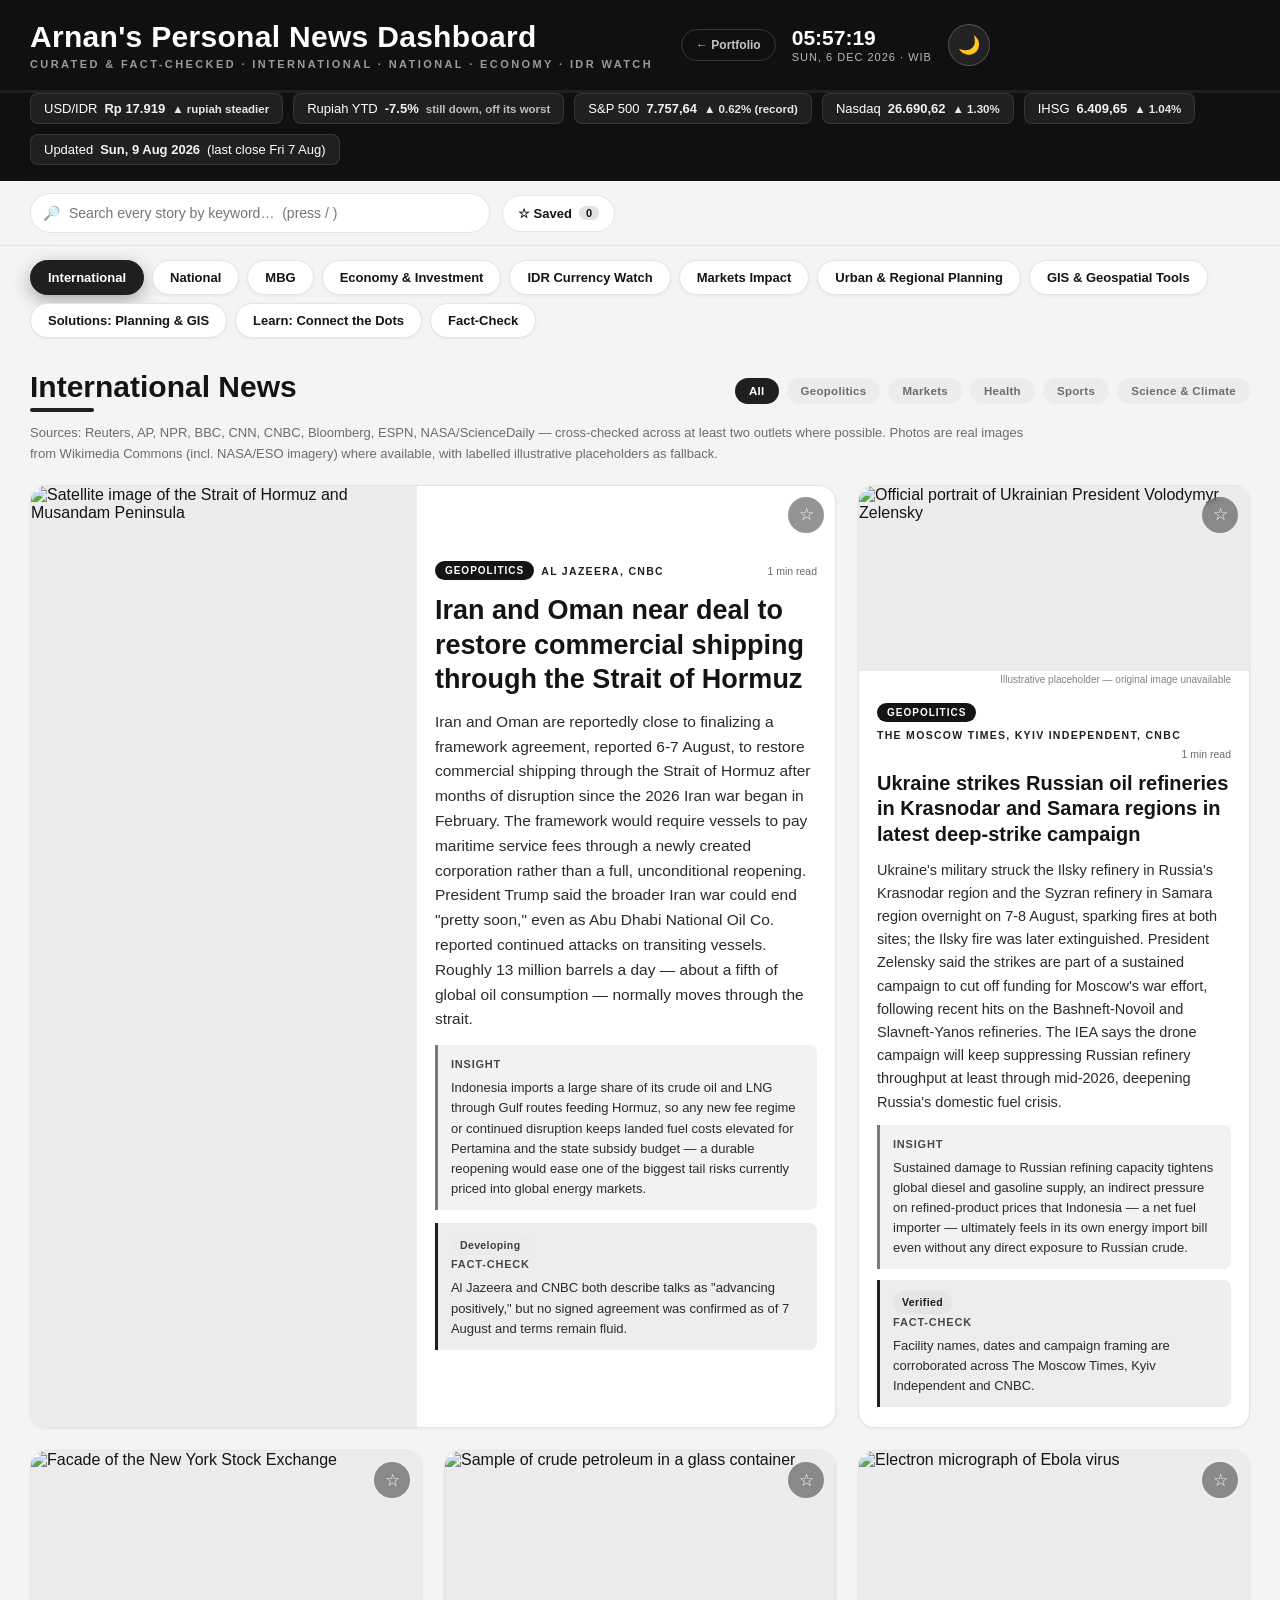
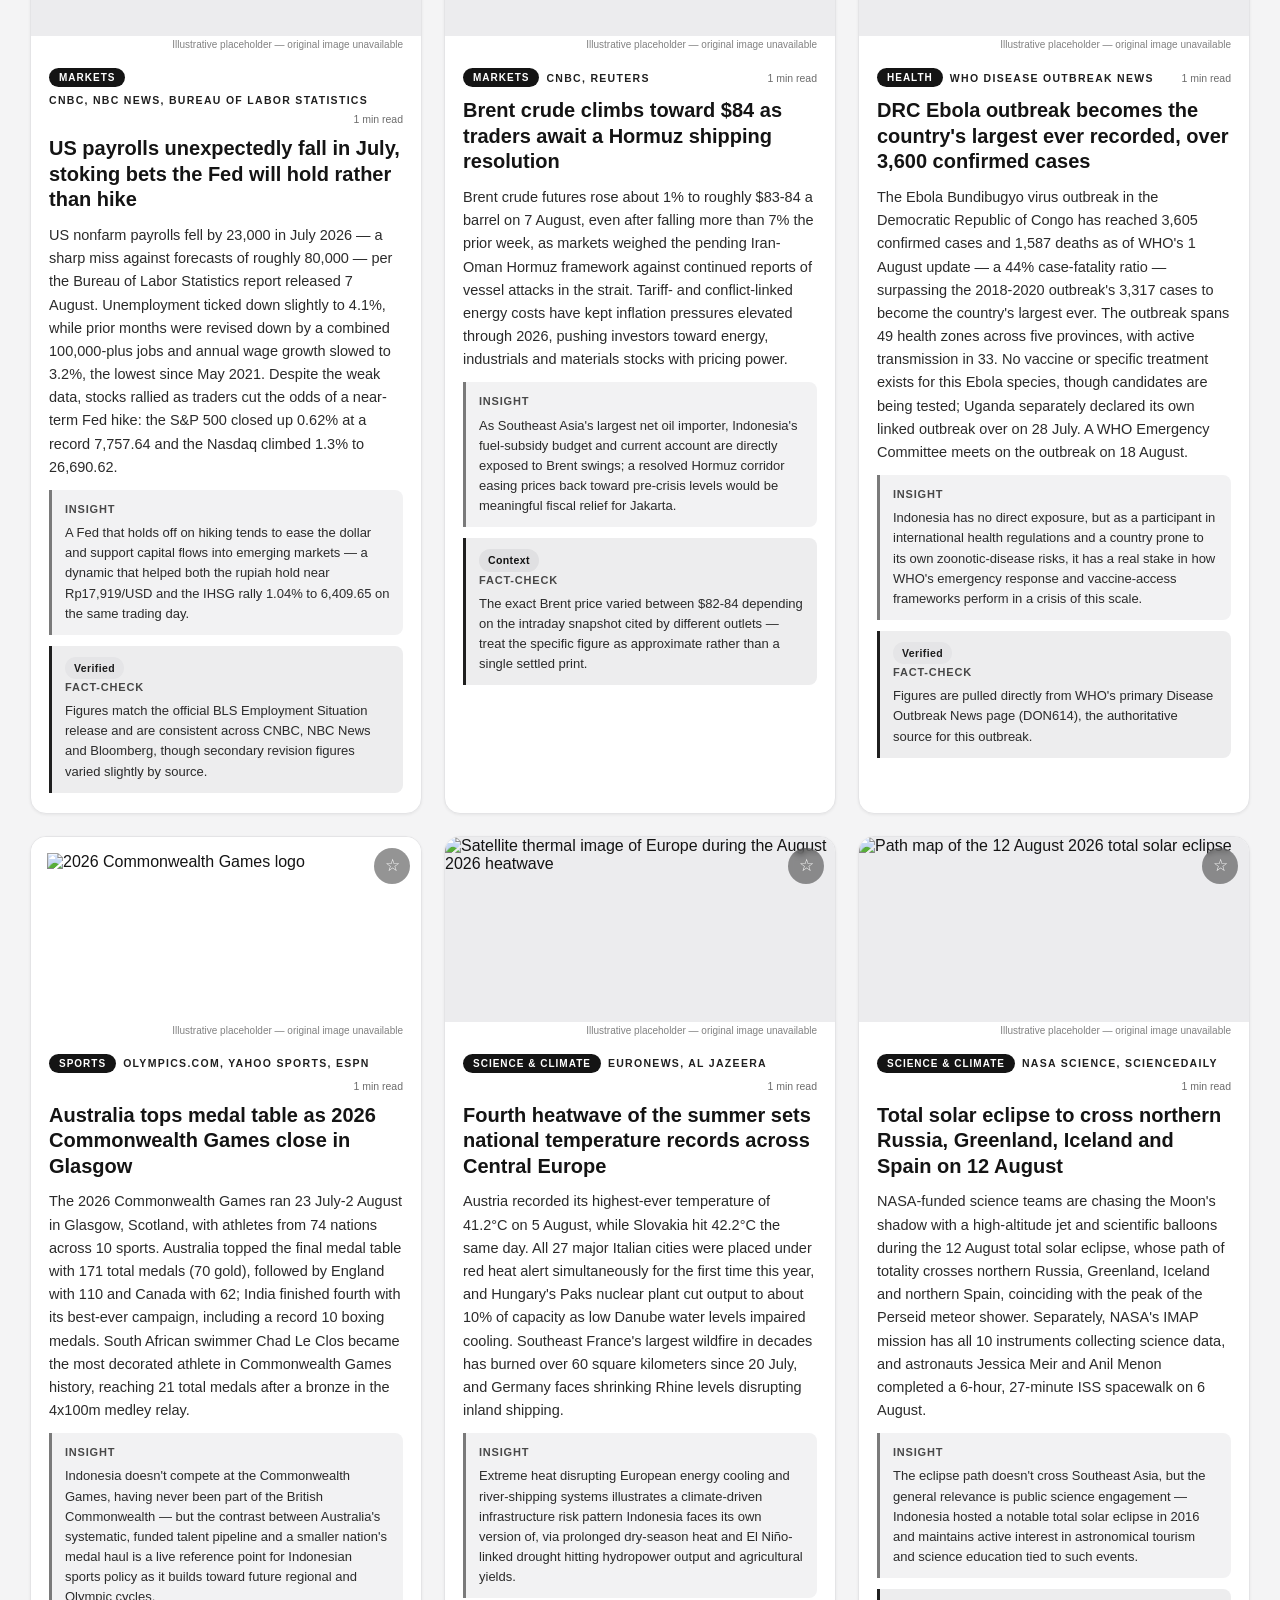
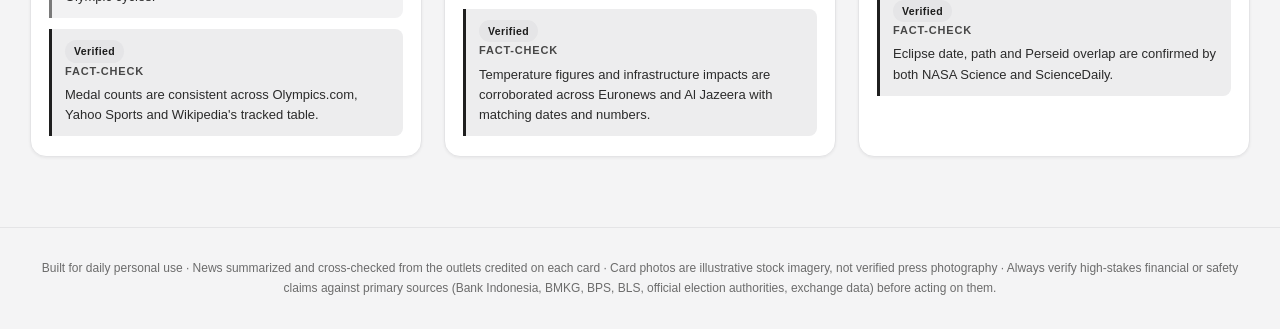
==== news.html @ 7d903ee3 "Add News section: daily-updated news dashboard + nav link Adds news.html (curated & fact-checked int" ====
<!DOCTYPE html>
<html lang="en">
<head>
<meta charset="UTF-8">
<meta name="viewport" content="width=device-width, initial-scale=1.0">
<title>Arnan's Personal News Dashboard</title>
<script src="https://cdn.jsdelivr.net/npm/chart.js"></script>
<style>
  :root{
    /* Monochrome (grayscale) palette — light */
    --bg:#f4f4f5;
    --bg-grad: radial-gradient(1100px 460px at 82% -12%, #e9e9eb 0%, transparent 60%), radial-gradient(900px 480px at -8% -4%, #ededef 0%, transparent 55%);
    --card:#ffffff; --ink:#141414; --sub:#6c6c6c;
    --accent:#1f1f1f; --accent2:#5a5a5a; --on-accent:#ffffff;
    --line:#e4e4e6; --chip:#ececee;
    --header:#101012; --header-ink:#ffffff;
    --shadow:0 1px 3px rgba(20,20,20,.06); --shadow-lg:0 16px 40px rgba(20,20,20,.14);
    --insight-bg:#f2f2f3; --insight-bd:#7a7a7a; --insight-ink:#2b2b2b;
    --fact-bg:#ededee; --fact-bd:#1f1f1f; --fact-ink:#2b2b2b;
    --tldr-bg:#eeeeef; --tldr-bd:#9a9a9a; --tldr-ink:#333333;
    --ok-bg:#e5e5e7; --ok-ink:#1c1c1c;
    --warn-bg:#ebebed; --warn-ink:#3f3f3f;
    --bad-bg:#e0e0e2; --bad-ink:#111111;
  }
  [data-theme="dark"]{
    /* Monochrome (grayscale) palette — dark */
    --bg:#0e0e10;
    --bg-grad: radial-gradient(1100px 460px at 82% -12%, #1c1c1f 0%, transparent 60%), radial-gradient(900px 480px at -8% -4%, #161618 0%, transparent 55%);
    --card:#18181b; --ink:#ededed; --sub:#9b9b9b;
    --accent:#ededed; --accent2:#9a9a9a; --on-accent:#121212;
    --line:#2a2a2e; --chip:#222226;
    --header:#0a0a0c; --header-ink:#f4f4f4;
    --shadow:0 1px 3px rgba(0,0,0,.45); --shadow-lg:0 18px 44px rgba(0,0,0,.6);
    --insight-bg:#1c1c1f; --insight-bd:#7a7a7a; --insight-ink:#d7d7d7;
    --fact-bg:#202024; --fact-bd:#ededed; --fact-ink:#dadada;
    --tldr-bg:#1f1f22; --tldr-bd:#8a8a8a; --tldr-ink:#d2d2d2;
    --ok-bg:#242428; --ok-ink:#e2e2e2;
    --warn-bg:#202024; --warn-ink:#bcbcbc;
    --bad-bg:#262629; --bad-ink:#ededed;
  }
  *{box-sizing:border-box;}
  /* Global typography: entire dashboard uses the Helvetica family */
  *,*::before,*::after{font-family:'Helvetica Neue',Helvetica,Arial,sans-serif !important;}
  html{scroll-behavior:smooth;}
  body{margin:0;font-family:'Lora',Georgia,serif;background:var(--bg);background-image:var(--bg-grad);background-attachment:fixed;color:var(--ink);transition:background .4s ease,color .4s ease;}
  ::selection{background:var(--accent);color:var(--on-accent);}
  ::-webkit-scrollbar{width:11px;height:11px;}
  ::-webkit-scrollbar-thumb{background:var(--line);border-radius:8px;border:3px solid var(--bg);}
  ::-webkit-scrollbar-thumb:hover{background:var(--sub);}

  /* HEADER */
  header{background:var(--header);color:var(--header-ink);padding:20px 30px;display:flex;justify-content:flex-start;align-items:center;flex-wrap:wrap;gap:14px 28px;border-bottom:3px solid var(--accent);}
  .brand h1{margin:0;font-family:'Playfair Display',serif;font-size:30px;font-weight:800;letter-spacing:.3px;}
  .brand .tag{font-family:'Inter',sans-serif;font-size:11px;text-transform:uppercase;letter-spacing:2.4px;color:#9a9a9a;margin-top:4px;font-weight:600;}
  .head-right{display:flex;align-items:center;gap:16px;}
  .clock{text-align:left;font-family:'Inter',sans-serif;line-height:1.25;}
  .clock #clkTime{font-size:21px;font-weight:700;font-variant-numeric:tabular-nums;}
  .clock #clkDate{font-size:11px;letter-spacing:1px;text-transform:uppercase;opacity:.7;}
  .theme-btn{cursor:pointer;border:1px solid rgba(255,255,255,.22);background:rgba(255,255,255,.08);color:var(--header-ink);font-size:18px;width:42px;height:42px;border-radius:50%;display:flex;align-items:center;justify-content:center;transition:transform .3s ease,background .2s;}
  .theme-btn:hover{transform:rotate(20deg) scale(1.08);background:rgba(255,255,255,.16);}

  /* TICKER */
  .ticker-bar{background:var(--header);padding:0 30px 16px;overflow:hidden;}
  .ticker{font-family:'Inter',sans-serif;font-size:13px;display:flex;gap:10px;flex-wrap:wrap;}
  .t-pill{background:rgba(255,255,255,.07);border:1px solid rgba(255,255,255,.1);color:var(--header-ink);padding:7px 13px;border-radius:8px;display:inline-flex;gap:7px;align-items:center;}
  .t-pill b{color:#f2f2f2;font-weight:700;}
  .t-pill i{font-style:normal;font-size:11.5px;font-weight:600;}
  .t-pill i.dn{color:#bdbdbd;} .t-pill i.up{color:#e6e6e6;}

  /* TOOLBAR */
  .toolbar{position:sticky;top:0;z-index:20;display:flex;align-items:center;gap:12px;flex-wrap:wrap;padding:12px 30px;background:color-mix(in srgb,var(--bg) 86%,transparent);backdrop-filter:saturate(150%) blur(10px);border-bottom:1px solid var(--line);}
  .search-wrap{position:relative;flex:1 1 280px;max-width:460px;}
  .search-wrap .search-ic{position:absolute;left:13px;top:50%;transform:translateY(-50%);font-size:14px;opacity:.6;}
  #q{width:100%;font-family:'Inter',sans-serif;font-size:14px;padding:11px 14px 11px 38px;border-radius:24px;border:1px solid var(--line);background:var(--card);color:var(--ink);outline:none;transition:border .2s,box-shadow .2s;}
  #q:focus{border-color:var(--accent);box-shadow:0 0 0 3px color-mix(in srgb,var(--accent) 18%,transparent);}
  .tool-btn{font-family:'Inter',sans-serif;font-size:13px;font-weight:600;border:1px solid var(--line);background:var(--card);color:var(--ink);padding:10px 15px;border-radius:24px;cursor:pointer;display:inline-flex;align-items:center;gap:7px;transition:.18s;}
  .tool-btn:hover{border-color:var(--accent);}
  .tool-btn.on{background:var(--accent);color:#fff;border-color:var(--accent);}
  .tool-btn .cnt{background:color-mix(in srgb,var(--ink) 12%,transparent);border-radius:10px;padding:1px 7px;font-size:11px;}
  .tool-btn.on .cnt{background:rgba(255,255,255,.25);}
  .tool-hint{font-family:'Inter',sans-serif;font-size:12px;color:var(--sub);margin-left:auto;white-space:nowrap;}

  /* NAV */
  nav{display:flex;gap:8px;flex-wrap:wrap;padding:14px 30px;align-items:center;}
  nav button{font-family:'Inter',sans-serif;font-size:13px;font-weight:600;border:1px solid var(--line);background:var(--card);padding:9px 17px;border-radius:24px;cursor:pointer;color:var(--ink);transition:.18s;box-shadow:var(--shadow);}
  nav button:hover{transform:translateY(-2px);border-color:var(--accent);}
  nav button.active{background:var(--accent);color:var(--on-accent);border-color:var(--accent);box-shadow:0 6px 18px color-mix(in srgb,var(--accent) 35%,transparent);}

  main{padding:18px 30px 70px;max-width:1340px;margin:0 auto;}
  section{display:none;}
  section.active{display:block;animation:fade .35s ease;}
  @keyframes fade{from{opacity:0;transform:translateY(8px);}to{opacity:1;transform:translateY(0);}}

  .section-head{display:flex;align-items:center;justify-content:space-between;flex-wrap:wrap;gap:12px;margin-bottom:6px;}
  .section-title{font-family:'Playfair Display',serif;font-size:30px;font-weight:800;margin:0;position:relative;padding-bottom:8px;}
  .section-title::after{content:"";position:absolute;left:0;bottom:0;width:64px;height:4px;border-radius:3px;background:var(--accent);}
  .section-sub{font-family:'Inter',sans-serif;font-size:13px;color:var(--sub);margin:10px 0 20px;max-width:1000px;line-height:1.65;}
  .chips{display:flex;gap:8px;flex-wrap:wrap;}
  .chips span{font-family:'Inter',sans-serif;font-size:11.5px;font-weight:600;background:var(--chip);color:var(--sub);padding:6px 13px;border-radius:14px;letter-spacing:.3px;cursor:pointer;user-select:none;transition:.16s;border:1px solid transparent;}
  .chips span:hover{color:var(--ink);border-color:var(--line);}
  .chips span.active{background:var(--accent);color:var(--on-accent);}

  /* CARDS */
  .grid{display:grid;grid-template-columns:repeat(auto-fill,minmax(330px,1fr));gap:22px;}
  .card{position:relative;background:var(--card);border:1px solid var(--line);border-radius:16px;overflow:hidden;box-shadow:var(--shadow);display:flex;flex-direction:column;transition:transform .22s cubic-bezier(.2,.7,.3,1),box-shadow .22s,border-color .22s;}
  .card:hover{transform:translateY(-5px);box-shadow:var(--shadow-lg);border-color:color-mix(in srgb,var(--accent) 35%,var(--line));}
  .card-imgwrap{position:relative;overflow:hidden;}
  .card-img{width:100%;height:185px;object-fit:cover;display:block;background:var(--chip);transition:transform .5s ease;}
  .card:hover .card-img{transform:scale(1.06);}
  .card-body{padding:18px 18px 20px;display:flex;flex-direction:column;gap:11px;}
  .card-tags{display:flex;gap:7px;flex-wrap:wrap;align-items:center;}
  .src{font-family:'Inter',sans-serif;font-size:10.5px;text-transform:uppercase;letter-spacing:1.3px;color:var(--accent);font-weight:700;}
  .cat{font-family:'Inter',sans-serif;font-size:10px;text-transform:uppercase;letter-spacing:1px;font-weight:700;background:var(--ink);color:var(--card);padding:4px 10px;border-radius:11px;}
  .readtime{font-family:'Inter',sans-serif;font-size:10.5px;color:var(--sub);margin-left:auto;display:inline-flex;gap:4px;align-items:center;}
  .card h3{margin:0;font-family:'Playfair Display',serif;font-size:20px;font-weight:700;line-height:1.28;}
  .card p{margin:0;font-size:14.5px;line-height:1.6;color:var(--ink);opacity:.9;}
  .card .insight{background:var(--insight-bg);border-left:3px solid var(--insight-bd);padding:11px 13px;border-radius:0 8px 8px 0;font-family:'Inter',sans-serif;font-size:13px;line-height:1.55;color:var(--insight-ink);}
  .card .factcheck{background:var(--fact-bg);border-left:3px solid var(--fact-bd);padding:11px 13px;border-radius:0 8px 8px 0;font-family:'Inter',sans-serif;font-size:13px;line-height:1.55;color:var(--fact-ink);}
  .card .insight b, .card .factcheck b{display:block;margin-bottom:5px;font-size:11px;text-transform:uppercase;letter-spacing:.8px;opacity:.85;}
  .badge{display:inline-block;font-family:'Inter',sans-serif;font-size:10.5px;padding:3px 9px;border-radius:12px;font-weight:700;letter-spacing:.4px;}
  .badge.verified{background:var(--ok-bg);color:var(--ok-ink);}
  .badge.context{background:var(--bad-bg);color:var(--bad-ink);}
  .badge.watch{background:var(--warn-bg);color:var(--warn-ink);}

  /* bookmark */
  .bk{position:absolute;top:11px;right:11px;z-index:3;width:36px;height:36px;border-radius:50%;border:none;cursor:pointer;background:rgba(0,0,0,.42);color:#fff;font-size:17px;line-height:1;display:flex;align-items:center;justify-content:center;backdrop-filter:blur(3px);transition:.18s;}
  .bk:hover{transform:scale(1.14);background:rgba(0,0,0,.6);}
  .bk.saved{background:#f0f0f0;color:#161616;}

  /* featured first card */
  @media(min-width:820px){
    .grid > .card.feature{grid-column:span 2;flex-direction:row;}
    .grid > .card.feature .card-imgwrap{width:48%;flex:none;}
    .grid > .card.feature .card-img{height:100%;min-height:340px;}
    .grid > .card.feature .card-body{width:52%;justify-content:center;gap:13px;}
    .grid > .card.feature h3{font-size:27px;}
    .grid > .card.feature p{font-size:15.5px;}
  }

  /* RATE CARDS */
  .rate-row{display:grid;grid-template-columns:repeat(auto-fill,minmax(186px,1fr));gap:14px;margin:6px 0 26px;}
  .rate-card{background:var(--card);border:1px solid var(--line);border-radius:14px;padding:17px;text-align:center;box-shadow:var(--shadow);transition:.2s;}
  .rate-card:hover{transform:translateY(-3px);box-shadow:var(--shadow-lg);}
  .rate-card .pair{font-family:'Inter',sans-serif;font-size:11.5px;color:var(--sub);letter-spacing:.8px;text-transform:uppercase;font-weight:600;}
  .rate-card .val{font-family:'Playfair Display',serif;font-size:25px;font-weight:700;margin:7px 0;}
  .rate-card .chg{font-family:'Inter',sans-serif;font-size:12.5px;font-weight:600;}
  .chg.up{color:var(--accent2);} .chg.down{color:var(--accent);}

  /* CONVERTER + GAUGE */
  .panel-row{display:grid;grid-template-columns:1.1fr .9fr;gap:18px;margin-bottom:26px;}
  @media(max-width:780px){.panel-row{grid-template-columns:1fr;}}
  .panel{background:var(--card);border:1px solid var(--line);border-radius:16px;padding:22px;box-shadow:var(--shadow);}
  .panel h4{font-family:'Playfair Display',serif;font-size:19px;margin:0 0 4px;}
  .panel .psub{font-family:'Inter',sans-serif;font-size:12px;color:var(--sub);margin:0 0 16px;}
  .conv-grid{display:grid;grid-template-columns:1fr auto 1fr;gap:12px;align-items:end;}
  .conv-field label{display:block;font-family:'Inter',sans-serif;font-size:11px;text-transform:uppercase;letter-spacing:1px;color:var(--sub);margin-bottom:6px;font-weight:600;}
  .conv-field input,.conv-field select{width:100%;font-family:'Inter',sans-serif;font-size:16px;padding:11px 12px;border:1px solid var(--line);border-radius:10px;background:var(--bg);color:var(--ink);outline:none;}
  .conv-field input:focus,.conv-field select:focus{border-color:var(--accent);}
  #swapBtn{height:44px;width:44px;border-radius:50%;border:1px solid var(--line);background:var(--bg);color:var(--ink);font-size:18px;cursor:pointer;transition:.2s;}
  #swapBtn:hover{transform:rotate(180deg);border-color:var(--accent);color:var(--accent);}
  .conv-out{margin-top:18px;font-family:'Inter',sans-serif;font-size:15px;text-align:center;padding:15px;border-radius:12px;background:var(--insight-bg);color:var(--insight-ink);}
  .conv-out b{font-family:'Playfair Display',serif;font-size:24px;display:block;margin-top:4px;color:var(--ink);}
  .gauge-track{position:relative;height:16px;border-radius:10px;margin:34px 0 10px;background:linear-gradient(90deg,#5a5a5a 0%,#9a9a9a 50%,#d8d8d8 100%);}
  .gauge-mark{position:absolute;top:-9px;width:4px;height:34px;background:var(--ink);border-radius:3px;box-shadow:0 0 0 3px var(--card);}
  .gauge-bub{position:absolute;top:-44px;transform:translateX(-50%);font-family:'Inter',sans-serif;font-size:12px;font-weight:700;background:var(--ink);color:var(--card);padding:3px 9px;border-radius:8px;white-space:nowrap;}
  .gauge-ends{display:flex;justify-content:space-between;font-family:'Inter',sans-serif;font-size:11px;color:var(--sub);}
  .mood{display:flex;align-items:center;gap:12px;margin-top:18px;padding:14px;border-radius:12px;background:var(--bad-bg);color:var(--bad-ink);font-family:'Inter',sans-serif;}
  .mood .ic{font-size:24px;}
  .mood b{font-size:14px;} .mood span{font-size:12.5px;display:block;opacity:.9;}

  .chart-wrap{background:var(--card);border:1px solid var(--line);border-radius:16px;padding:22px;margin-bottom:16px;box-shadow:var(--shadow);}
  .note{font-family:'Inter',sans-serif;font-size:12.5px;color:var(--sub);margin-top:10px;line-height:1.65;}

  /* FACT CHECK */
  .fc-box{background:var(--card);border:1px solid var(--line);border-radius:16px;padding:26px;max-width:780px;box-shadow:var(--shadow);}
  .fc-box input{width:100%;padding:13px 15px;font-family:'Inter',sans-serif;font-size:14px;border:1px solid var(--line);border-radius:10px;margin-bottom:12px;background:var(--bg);color:var(--ink);}
  .fc-box input:focus{outline:none;border-color:var(--accent);}
  .fc-box button{font-family:'Inter',sans-serif;font-size:14px;font-weight:600;background:var(--accent);color:var(--on-accent);border:none;padding:12px 24px;border-radius:10px;cursor:pointer;transition:.2s;}
  .fc-box button:hover{filter:brightness(1.08);transform:translateY(-1px);}
  .fc-result{margin-top:18px;padding:18px;border-radius:12px;background:var(--chip);font-family:'Inter',sans-serif;font-size:13.5px;line-height:1.65;display:none;}
  .fc-result.show{display:block;}
  .example{margin-top:30px;}
  .example .card{margin-bottom:14px;}
  .example .card-body{padding:20px;}

  footer{text-align:center;font-family:'Inter',sans-serif;font-size:12px;color:var(--sub);padding:30px;border-top:1px solid var(--line);line-height:1.7;}
  .img-credit{font-family:'Inter',sans-serif;font-size:10px;color:var(--sub);text-align:right;padding:3px 18px 0;opacity:.85;}

  /* back to top */
  #toTop{position:fixed;right:24px;bottom:24px;z-index:40;width:48px;height:48px;border-radius:50%;border:none;background:var(--accent);color:var(--on-accent);font-size:20px;cursor:pointer;box-shadow:var(--shadow-lg);opacity:0;pointer-events:none;transform:translateY(14px);transition:.28s;}
  #toTop.show{opacity:1;pointer-events:auto;transform:none;}
  #toTop:hover{filter:brightness(1.1);transform:translateY(-3px);}

  .empty{font-family:'Inter',sans-serif;color:var(--sub);font-size:14px;padding:40px 4px;text-align:center;display:none;}

  /* Learn / explainers */
  .flow{display:flex;flex-wrap:wrap;align-items:stretch;gap:0;margin:18px 0 30px;}
  .flow-step{background:var(--card);border:1px solid var(--line);border-radius:12px;padding:15px 16px;flex:1 1 168px;min-width:148px;font-family:'Inter',sans-serif;font-size:12.5px;line-height:1.5;box-shadow:var(--shadow);}
  .flow-step b{display:block;font-size:13.5px;margin-bottom:5px;font-family:'Playfair Display',serif;color:var(--accent);}
  .flow-arrow{display:flex;align-items:center;justify-content:center;font-size:20px;color:var(--accent);flex:0 0 34px;}
  .explainer{background:var(--card);border:1px solid var(--line);border-radius:16px;padding:24px;margin-bottom:18px;box-shadow:var(--shadow);}
  .explainer h3{margin:0 0 12px;font-family:'Playfair Display',serif;font-size:22px;}
  .explainer .tldr{background:var(--tldr-bg);border-left:3px solid var(--tldr-bd);padding:11px 15px;border-radius:0 8px 8px 0;font-family:'Inter',sans-serif;font-size:13.5px;color:var(--tldr-ink);margin-bottom:15px;line-height:1.55;}
  .explainer .blk{margin-bottom:14px;}
  .explainer .blk b.lbl{display:block;font-family:'Inter',sans-serif;font-size:11px;text-transform:uppercase;letter-spacing:1.5px;color:var(--sub);margin-bottom:6px;}
  .explainer .blk p{margin:0;font-size:14.5px;line-height:1.65;color:var(--ink);opacity:.92;}
  .explainer .deeper{font-family:'Inter',sans-serif;font-size:12.5px;color:var(--sub);border-top:1px dashed var(--line);padding-top:12px;line-height:1.6;}
  .explainer .deeper b{color:var(--ink);}
  .glossary{display:grid;grid-template-columns:repeat(auto-fill,minmax(280px,1fr));gap:13px;margin-top:8px;}
  .gterm{background:var(--card);border:1px solid var(--line);border-radius:12px;padding:14px 16px;font-family:'Inter',sans-serif;font-size:13px;line-height:1.55;box-shadow:var(--shadow);}
  .gterm b{display:block;font-family:'Playfair Display',serif;font-size:16px;margin-bottom:4px;color:var(--accent);}
  .learn-h{font-family:'Inter',sans-serif;font-size:13px;font-weight:700;letter-spacing:1.2px;color:var(--sub);text-transform:uppercase;margin:0 0 6px;}

  /* Market widgets (IDX / Bitcoin) */
  .mkt-price{font-family:'Playfair Display',serif;font-size:40px;font-weight:800;line-height:1;margin:8px 0 4px;}
  .mkt-sub{font-family:'Inter',sans-serif;font-size:13.5px;color:var(--sub);font-weight:600;}
  .mkt-rows{font-family:'Inter',sans-serif;font-size:13px;margin-top:16px;display:grid;gap:8px;}
  .mkt-rows > div{display:flex;justify-content:space-between;gap:10px;border-bottom:1px dashed var(--line);padding-bottom:8px;}
  .mkt-rows span{color:var(--sub);} .mkt-rows b{font-variant-numeric:tabular-nums;text-align:right;}
  .live-badge{font-family:'Inter',sans-serif;font-size:10.5px;font-weight:700;letter-spacing:.5px;padding:4px 10px;border-radius:11px;display:inline-flex;align-items:center;gap:7px;text-transform:uppercase;}
  .live-badge.on{background:var(--ok-bg);color:var(--ok-ink);}
  .live-badge.off{background:var(--warn-bg);color:var(--warn-ink);}
  .live-dot{width:7px;height:7px;border-radius:50%;background:currentColor;animation:pulse 1.4s infinite;}
  @keyframes pulse{0%,100%{opacity:1;}50%{opacity:.2;}}
  .up-txt{color:var(--accent2);font-weight:700;} .down-txt{color:var(--accent);font-weight:700;}

  /* Source links (planning cards) */
  .card a{color:var(--accent);text-decoration:none;border-bottom:1px solid transparent;transition:.15s;}
  .card a:hover{border-bottom-color:var(--accent);}
  .srcline{font-family:'Inter',sans-serif;font-size:11.5px;color:var(--sub);line-height:1.55;border-top:1px solid var(--line);padding-top:9px;}
  .srcline b{color:var(--ink);}
</style>
</head>
<body data-theme="light">

<header>
  <div class="brand">
    <h1>Arnan's Personal News Dashboard</h1>
    <div class="tag">Curated &amp; Fact-Checked · International · National · Economy · IDR Watch</div>
  </div>
  <div class="head-right">
    <a href="index.html" style="font-family:'Inter',sans-serif;font-size:12px;font-weight:600;color:var(--header-ink);opacity:.75;text-decoration:none;border:1px solid rgba(255,255,255,.22);padding:8px 14px;border-radius:20px;transition:opacity .2s;" onmouseover="this.style.opacity=1" onmouseout="this.style.opacity=.75">← Portfolio</a>
    <div class="clock">
      <div id="clkTime">—</div>
      <div id="clkDate">— · WIB</div>
    </div>
    <button id="themeBtn" class="theme-btn" title="Toggle light / dark mode" aria-label="Toggle theme">🌙</button>
  </div>
</header>

<div class="ticker-bar">
  <div class="ticker">
    <span class="t-pill">USD/IDR <b>Rp 17.919</b> <i class="up">▲ rupiah steadier</i></span>
    <span class="t-pill">Rupiah YTD <b>-7.5%</b> <i class="dn">still down, off its worst</i></span>
    <span class="t-pill">S&amp;P 500 <b>7.757,64</b> <i class="up">▲ 0.62% (record)</i></span>
    <span class="t-pill">Nasdaq <b>26.690,62</b> <i class="up">▲ 1.30%</i></span>
    <span class="t-pill">IHSG <b>6.409,65</b> <i class="up">▲ 1.04%</i></span>
    <span class="t-pill">Updated <b>Sun, 9 Aug 2026</b> (last close Fri 7 Aug)</span>
  </div>
</div>

<div class="toolbar">
  <div class="search-wrap">
    <span class="search-ic">🔎</span>
    <input id="q" type="search" placeholder="Search every story by keyword…  (press / )" autocomplete="off">
  </div>
  <button id="savedToggle" class="tool-btn">☆ Saved <span id="savedCount" class="cnt">0</span></button>
  <span class="tool-hint" id="tabCount"></span>
</div>

<nav>
  <button class="tab-btn active" data-tab="intl">International</button>
  <button class="tab-btn" data-tab="national">National</button>
  <button class="tab-btn" data-tab="mbg">MBG</button>
  <button class="tab-btn" data-tab="economy">Economy &amp; Investment</button>
  <button class="tab-btn" data-tab="currency">IDR Currency Watch</button>
  <button class="tab-btn" data-tab="markets">Markets Impact</button>
  <button class="tab-btn" data-tab="planning">Urban &amp; Regional Planning</button>
  <button class="tab-btn" data-tab="gis">GIS &amp; Geospatial Tools</button>
  <button class="tab-btn" data-tab="solutions">Solutions: Planning &amp; GIS</button>
  <button class="tab-btn" data-tab="learn">Learn: Connect the Dots</button>
  <button class="tab-btn" data-tab="factcheck">Fact-Check</button>
</nav>

<main>

<!-- INTERNATIONAL -->
<section id="intl" class="active">
  <div class="section-head">
    <h2 class="section-title">International News</h2>
    <div class="chips"><span>Geopolitics</span><span>Markets</span><span>Health</span><span>Sports</span><span>Science &amp; Climate</span></div>
  </div>
  <p class="section-sub">Sources: Reuters, AP, NPR, BBC, CNN, CNBC, Bloomberg, ESPN, NASA/ScienceDaily — cross-checked across at least two outlets where possible. Photos are real images from Wikimedia Commons (incl. NASA/ESO imagery) where available, with labelled illustrative placeholders as fallback.</p>
  <div class="grid">

    <div class="card">
      <img class="card-img" src="https://upload.wikimedia.org/wikipedia/commons/1/16/Strait_of_Hormuz_and_Musandam_Peninsula_%28MODIS_2018-12-10%29.jpg" onerror="this.onerror=null;this.src='https://picsum.photos/seed/hormuz-shipping-deal-aug2026/640/380';this.nextElementSibling.textContent='Illustrative placeholder — original image unavailable';" alt="Satellite image of the Strait of Hormuz and Musandam Peninsula" loading="lazy">
      <div class="img-credit">Photo: Wikimedia Commons (NASA MODIS)</div>
      <div class="card-body">
        <div class="card-tags"><span class="cat">Geopolitics</span><span class="src">Al Jazeera, CNBC</span></div>
        <h3>Iran and Oman near deal to restore commercial shipping through the Strait of Hormuz</h3>
        <p>Iran and Oman are reportedly close to finalizing a framework agreement, reported 6-7 August, to restore commercial shipping through the Strait of Hormuz after months of disruption since the 2026 Iran war began in February. The framework would require vessels to pay maritime service fees through a newly created corporation rather than a full, unconditional reopening. President Trump said the broader Iran war could end "pretty soon," even as Abu Dhabi National Oil Co. reported continued attacks on transiting vessels. Roughly 13 million barrels a day — about a fifth of global oil consumption — normally moves through the strait.</p>
        <div class="insight"><b>Insight</b>Indonesia imports a large share of its crude oil and LNG through Gulf routes feeding Hormuz, so any new fee regime or continued disruption keeps landed fuel costs elevated for Pertamina and the state subsidy budget — a durable reopening would ease one of the biggest tail risks currently priced into global energy markets.</div>
        <div class="factcheck"><span class="badge watch">Developing</span><br><b>Fact-check</b>Al Jazeera and CNBC both describe talks as "advancing positively," but no signed agreement was confirmed as of 7 August and terms remain fluid.</div>
      </div>
    </div>

    <div class="card">
      <img class="card-img" src="https://upload.wikimedia.org/wikipedia/commons/thumb/d/d3/Volodymyr_Zelensky_2022_official_portrait_%28cropped%29.jpg/330px-Volodymyr_Zelensky_2022_official_portrait_%28cropped%29.jpg" onerror="this.onerror=null;this.src='https://picsum.photos/seed/ukraine-refinery-strikes-aug2026/640/380';this.nextElementSibling.textContent='Illustrative placeholder — original image unavailable';" alt="Official portrait of Ukrainian President Volodymyr Zelensky" loading="lazy">
      <div class="img-credit">Photo: Wikimedia Commons</div>
      <div class="card-body">
        <div class="card-tags"><span class="cat">Geopolitics</span><span class="src">The Moscow Times, Kyiv Independent, CNBC</span></div>
        <h3>Ukraine strikes Russian oil refineries in Krasnodar and Samara regions in latest deep-strike campaign</h3>
        <p>Ukraine's military struck the Ilsky refinery in Russia's Krasnodar region and the Syzran refinery in Samara region overnight on 7-8 August, sparking fires at both sites; the Ilsky fire was later extinguished. President Zelensky said the strikes are part of a sustained campaign to cut off funding for Moscow's war effort, following recent hits on the Bashneft-Novoil and Slavneft-Yanos refineries. The IEA says the drone campaign will keep suppressing Russian refinery throughput at least through mid-2026, deepening Russia's domestic fuel crisis.</p>
        <div class="insight"><b>Insight</b>Sustained damage to Russian refining capacity tightens global diesel and gasoline supply, an indirect pressure on refined-product prices that Indonesia — a net fuel importer — ultimately feels in its own energy import bill even without any direct exposure to Russian crude.</div>
        <div class="factcheck"><span class="badge verified">Verified</span><br><b>Fact-check</b>Facility names, dates and campaign framing are corroborated across The Moscow Times, Kyiv Independent and CNBC.</div>
      </div>
    </div>

    <div class="card">
      <img class="card-img" src="https://upload.wikimedia.org/wikipedia/commons/thumb/7/78/New_York_Stock_Exchange_Facade_2015.jpg/330px-New_York_Stock_Exchange_Facade_2015.jpg" onerror="this.onerror=null;this.src='https://picsum.photos/seed/us-payrolls-fall-jul2026/640/380';this.nextElementSibling.textContent='Illustrative placeholder — original image unavailable';" alt="Facade of the New York Stock Exchange" loading="lazy">
      <div class="img-credit">Photo: Wikimedia Commons</div>
      <div class="card-body">
        <div class="card-tags"><span class="cat">Markets</span><span class="src">CNBC, NBC News, Bureau of Labor Statistics</span></div>
        <h3>US payrolls unexpectedly fall in July, stoking bets the Fed will hold rather than hike</h3>
        <p>US nonfarm payrolls fell by 23,000 in July 2026 — a sharp miss against forecasts of roughly 80,000 — per the Bureau of Labor Statistics report released 7 August. Unemployment ticked down slightly to 4.1%, while prior months were revised down by a combined 100,000-plus jobs and annual wage growth slowed to 3.2%, the lowest since May 2021. Despite the weak data, stocks rallied as traders cut the odds of a near-term Fed hike: the S&amp;P 500 closed up 0.62% at a record 7,757.64 and the Nasdaq climbed 1.3% to 26,690.62.</p>
        <div class="insight"><b>Insight</b>A Fed that holds off on hiking tends to ease the dollar and support capital flows into emerging markets — a dynamic that helped both the rupiah hold near Rp17,919/USD and the IHSG rally 1.04% to 6,409.65 on the same trading day.</div>
        <div class="factcheck"><span class="badge verified">Verified</span><br><b>Fact-check</b>Figures match the official BLS Employment Situation release and are consistent across CNBC, NBC News and Bloomberg, though secondary revision figures varied slightly by source.</div>
      </div>
    </div>

    <div class="card">
      <img class="card-img" src="https://upload.wikimedia.org/wikipedia/commons/c/c2/Petroleum_sample.jpg" onerror="this.onerror=null;this.src='https://picsum.photos/seed/brent-crude-84-aug2026/640/380';this.nextElementSibling.textContent='Illustrative placeholder — original image unavailable';" alt="Sample of crude petroleum in a glass container" loading="lazy">
      <div class="img-credit">Photo: Wikimedia Commons</div>
      <div class="card-body">
        <div class="card-tags"><span class="cat">Markets</span><span class="src">CNBC, Reuters</span></div>
        <h3>Brent crude climbs toward $84 as traders await a Hormuz shipping resolution</h3>
        <p>Brent crude futures rose about 1% to roughly $83-84 a barrel on 7 August, even after falling more than 7% the prior week, as markets weighed the pending Iran-Oman Hormuz framework against continued reports of vessel attacks in the strait. Tariff- and conflict-linked energy costs have kept inflation pressures elevated through 2026, pushing investors toward energy, industrials and materials stocks with pricing power.</p>
        <div class="insight"><b>Insight</b>As Southeast Asia's largest net oil importer, Indonesia's fuel-subsidy budget and current account are directly exposed to Brent swings; a resolved Hormuz corridor easing prices back toward pre-crisis levels would be meaningful fiscal relief for Jakarta.</div>
        <div class="factcheck"><span class="badge context">Context</span><br><b>Fact-check</b>The exact Brent price varied between $82-84 depending on the intraday snapshot cited by different outlets — treat the specific figure as approximate rather than a single settled print.</div>
      </div>
    </div>

    <div class="card">
      <img class="card-img" src="https://upload.wikimedia.org/wikipedia/commons/thumb/a/ab/7042_lores-Ebola-Zaire-CDC_Photo.jpg/330px-7042_lores-Ebola-Zaire-CDC_Photo.jpg" onerror="this.onerror=null;this.src='https://picsum.photos/seed/ebola-drc-largest-outbreak/640/380';this.nextElementSibling.textContent='Illustrative placeholder — original image unavailable';" alt="Electron micrograph of Ebola virus" loading="lazy">
      <div class="img-credit">Photo: CDC / Wikimedia Commons</div>
      <div class="card-body">
        <div class="card-tags"><span class="cat">Health</span><span class="src">WHO Disease Outbreak News</span></div>
        <h3>DRC Ebola outbreak becomes the country's largest ever recorded, over 3,600 confirmed cases</h3>
        <p>The Ebola Bundibugyo virus outbreak in the Democratic Republic of Congo has reached 3,605 confirmed cases and 1,587 deaths as of WHO's 1 August update — a 44% case-fatality ratio — surpassing the 2018-2020 outbreak's 3,317 cases to become the country's largest ever. The outbreak spans 49 health zones across five provinces, with active transmission in 33. No vaccine or specific treatment exists for this Ebola species, though candidates are being tested; Uganda separately declared its own linked outbreak over on 28 July. A WHO Emergency Committee meets on the outbreak on 18 August.</p>
        <div class="insight"><b>Insight</b>Indonesia has no direct exposure, but as a participant in international health regulations and a country prone to its own zoonotic-disease risks, it has a real stake in how WHO's emergency response and vaccine-access frameworks perform in a crisis of this scale.</div>
        <div class="factcheck"><span class="badge verified">Verified</span><br><b>Fact-check</b>Figures are pulled directly from WHO's primary Disease Outbreak News page (DON614), the authoritative source for this outbreak.</div>
      </div>
    </div>

    <div class="card">
      <img class="card-img" src="https://upload.wikimedia.org/wikipedia/en/thumb/5/57/2026_Commonwealth_Games_logo.svg/330px-2026_Commonwealth_Games_logo.svg.png" style="object-fit:contain;background:var(--card);padding:16px;" onerror="this.onerror=null;this.src='https://picsum.photos/seed/commonwealth-games-2026-glasgow/640/380';this.nextElementSibling.textContent='Illustrative placeholder — original image unavailable';" alt="2026 Commonwealth Games logo" loading="lazy">
      <div class="img-credit">Photo: Wikimedia Commons</div>
      <div class="card-body">
        <div class="card-tags"><span class="cat">Sports</span><span class="src">Olympics.com, Yahoo Sports, ESPN</span></div>
        <h3>Australia tops medal table as 2026 Commonwealth Games close in Glasgow</h3>
        <p>The 2026 Commonwealth Games ran 23 July-2 August in Glasgow, Scotland, with athletes from 74 nations across 10 sports. Australia topped the final medal table with 171 total medals (70 gold), followed by England with 110 and Canada with 62; India finished fourth with its best-ever campaign, including a record 10 boxing medals. South African swimmer Chad Le Clos became the most decorated athlete in Commonwealth Games history, reaching 21 total medals after a bronze in the 4x100m medley relay.</p>
        <div class="insight"><b>Insight</b>Indonesia doesn't compete at the Commonwealth Games, having never been part of the British Commonwealth — but the contrast between Australia's systematic, funded talent pipeline and a smaller nation's medal haul is a live reference point for Indonesian sports policy as it builds toward future regional and Olympic cycles.</div>
        <div class="factcheck"><span class="badge verified">Verified</span><br><b>Fact-check</b>Medal counts are consistent across Olympics.com, Yahoo Sports and Wikipedia's tracked table.</div>
      </div>
    </div>

    <div class="card">
      <img class="card-img" src="https://upload.wikimedia.org/wikipedia/commons/0/01/Hot_surfaces_during_Europe%27s_heatwave_%27seen%27_by_Sentinel-3_ESA522397.jpg" onerror="this.onerror=null;this.src='https://picsum.photos/seed/europe-heatwave-record-aug2026/640/380';this.nextElementSibling.textContent='Illustrative placeholder — original image unavailable';" alt="Satellite thermal image of Europe during the August 2026 heatwave" loading="lazy">
      <div class="img-credit">Photo: Wikimedia Commons (ESA Sentinel-3)</div>
      <div class="card-body">
        <div class="card-tags"><span class="cat">Science &amp; Climate</span><span class="src">Euronews, Al Jazeera</span></div>
        <h3>Fourth heatwave of the summer sets national temperature records across Central Europe</h3>
        <p>Austria recorded its highest-ever temperature of 41.2°C on 5 August, while Slovakia hit 42.2°C the same day. All 27 major Italian cities were placed under red heat alert simultaneously for the first time this year, and Hungary's Paks nuclear plant cut output to about 10% of capacity as low Danube water levels impaired cooling. Southeast France's largest wildfire in decades has burned over 60 square kilometers since 20 July, and Germany faces shrinking Rhine levels disrupting inland shipping.</p>
        <div class="insight"><b>Insight</b>Extreme heat disrupting European energy cooling and river-shipping systems illustrates a climate-driven infrastructure risk pattern Indonesia faces its own version of, via prolonged dry-season heat and El Niño-linked drought hitting hydropower output and agricultural yields.</div>
        <div class="factcheck"><span class="badge verified">Verified</span><br><b>Fact-check</b>Temperature figures and infrastructure impacts are corroborated across Euronews and Al Jazeera with matching dates and numbers.</div>
      </div>
    </div>

    <div class="card">
      <img class="card-img" src="https://upload.wikimedia.org/wikipedia/commons/7/77/SE2026Aug12T.png" onerror="this.onerror=null;this.src='https://picsum.photos/seed/total-solar-eclipse-aug12-2026/640/380';this.nextElementSibling.textContent='Illustrative placeholder — original image unavailable';" alt="Path map of the 12 August 2026 total solar eclipse" loading="lazy">
      <div class="img-credit">Photo: Wikimedia Commons</div>
      <div class="card-body">
        <div class="card-tags"><span class="cat">Science &amp; Climate</span><span class="src">NASA Science, ScienceDaily</span></div>
        <h3>Total solar eclipse to cross northern Russia, Greenland, Iceland and Spain on 12 August</h3>
        <p>NASA-funded science teams are chasing the Moon's shadow with a high-altitude jet and scientific balloons during the 12 August total solar eclipse, whose path of totality crosses northern Russia, Greenland, Iceland and northern Spain, coinciding with the peak of the Perseid meteor shower. Separately, NASA's IMAP mission has all 10 instruments collecting science data, and astronauts Jessica Meir and Anil Menon completed a 6-hour, 27-minute ISS spacewalk on 6 August.</p>
        <div class="insight"><b>Insight</b>The eclipse path doesn't cross Southeast Asia, but the general relevance is public science engagement — Indonesia hosted a notable total solar eclipse in 2016 and maintains active interest in astronomical tourism and science education tied to such events.</div>
        <div class="factcheck"><span class="badge verified">Verified</span><br><b>Fact-check</b>Eclipse date, path and Perseid overlap are confirmed by both NASA Science and ScienceDaily.</div>
      </div>
    </div>

  </div>
</section>

<!-- NATIONAL -->
<section id="national">
  <div class="section-head">
    <h2 class="section-title">National News (Indonesia)</h2>
    <div class="chips"><span>Bencana</span><span>Ekonomi</span><span>Investasi</span><span>Politik</span><span>Olahraga</span><span>Infrastruktur</span><span>Diplomasi</span></div>
  </div>
  <p class="section-sub">Sumber: detikcom, CNN Indonesia, BNPB/BMKG, Antara, Liputan6, Kontan, Suara.com — diverifikasi silang dengan data resmi BMKG/BNPB/Pertamina/KPK/FIFA bila tersedia. Foto asli dari sumber media terkait, dengan placeholder ilustratif berlabel sebagai cadangan.</p>
  <div class="grid">

    <div class="card">
      <img class="card-img" src="https://akcdn.detik.net.id/community/media/visual/2026/06/08/ilustrasi-gempa-1780909642348_169.jpeg" onerror="this.onerror=null;this.src='https://picsum.photos/seed/gempa-karatung-aug2026/640/380';this.nextElementSibling.textContent='Foto ilustratif (stok) — gambar asli gagal dimuat';" alt="Ilustrasi gempa bumi" loading="lazy">
      <div class="img-credit">Photo: detikcom</div>
      <div class="card-body">
        <div class="card-tags"><span class="cat">Bencana</span><span class="src">detikNews, CNN Indonesia, BMKG</span></div>
        <h3>Gempa M6,4 Guncang Pulau Karatung, Sulawesi Utara — BMKG Pastikan Tak Berpotensi Tsunami</h3>
        <p>Gempa bumi tektonik magnitudo 6,4 mengguncang wilayah 221 km barat laut Pulau Karatung, Kabupaten Kepulauan Talaud, Sulawesi Utara, pada Rabu (5/8/2026) pukul 11.14 WIB. BMKG mencatat pusat gempa berada pada kedalaman 10 km dan dirasakan hingga Kota Manado — gempa terbesar dalam sepekan di Indonesia. BMKG memastikan tidak berpotensi tsunami, meski gempa pada rentang magnitudo ini berpotensi merusak bangunan di dekat pusat gempa.</p>
        <div class="insight"><b>Insight</b>Kepulauan Talaud berada di zona pertemuan lempeng tektonik aktif sehingga rawan gempa berulang; kejadian ini menegaskan pentingnya kesiapsiagaan infrastruktur tahan gempa di wilayah timur Indonesia meski tak memicu tsunami kali ini.</div>
        <div class="factcheck"><span class="badge verified">TERVERIFIKASI</span><br><b>Cek fakta</b>Data magnitudo, waktu, lokasi, dan status non-tsunami dikonfirmasi langsung oleh BMKG dan diberitakan konsisten oleh detik dan CNN Indonesia.</div>
      </div>
    </div>

    <div class="card">
      <img class="card-img" src="https://www.niaga.asia/wp-content/uploads/2026/08/banjir-nnk.jpg" onerror="this.onerror=null;this.src='https://picsum.photos/seed/banjir-nunukan-aug2026/640/380';this.nextElementSibling.textContent='Foto ilustratif (stok) — gambar asli gagal dimuat';" alt="Banjir bandang di Nunukan, Kalimantan Utara" loading="lazy">
      <div class="img-credit">Photo: Niaga.Asia</div>
      <div class="card-body">
        <div class="card-tags"><span class="cat">Bencana</span><span class="src">Kompas.com, Tribun Kaltara, Niaga.Asia</span></div>
        <h3>Banjir Bandang Terjang Nunukan, 345 Rumah Terendam, BPBD Usulkan Status Siaga Darurat</h3>
        <p>Banjir bandang melanda Kabupaten Nunukan, Kalimantan Utara, Senin dini hari (3/8/2026) akibat hujan deras yang memicu luapan Sungai Bilal. BPBD mencatat 345 rumah terendam, dengan kawasan Pasar Baru terdampak paling parah (sekitar 200 rumah, ketinggian air 1,2 meter). Sekitar 60 hektare sawah baru tanam rusak, dua jembatan rusak, dan longsor terjadi di Sei Fatimah. BPBD merekomendasikan status siaga darurat bencana untuk mempercepat mobilisasi bantuan.</p>
        <div class="insight"><b>Insight</b>Rekomendasi status siaga darurat menunjukkan skala kerusakan signifikan untuk wilayah perbatasan; kejadian ini menyoroti kerentanan Kalimantan Utara terhadap banjir bandang akibat pola hujan yang tak menentu di awal musim kemarau.</div>
        <div class="factcheck"><span class="badge verified">TERVERIFIKASI</span><br><b>Cek fakta</b>Angka jumlah rumah terendam (345) dan luas sawah rusak (60 ha) konsisten di Kompas, Tribun Kaltara, dan Niaga.Asia, meski ada variasi kecil pada rincian sebaran rumah antar sumber.</div>
      </div>
    </div>

    <div class="card">
      <img class="card-img" src="https://asset.kompas.com/crops/27x_5bp_-4U4uQ7u7dOPjudMhmM=/0x0:4992x3328/1200x800/data/photo/2026/04/28/69f0259428060.jpg" onerror="this.onerror=null;this.src='https://picsum.photos/seed/ihsg-6409-aug2026/640/380';this.nextElementSibling.textContent='Foto ilustratif (stok) — gambar asli gagal dimuat';" alt="Ilustrasi pergerakan IHSG" loading="lazy">
      <div class="img-credit">Photo: Kompas.com</div>
      <div class="card-body">
        <div class="card-tags"><span class="cat">Ekonomi</span><span class="src">Kompas.com, Fortune Indonesia</span></div>
        <h3>IHSG Ditutup Menguat 1,04% ke Level 6.409, Sektor Infrastruktur Pimpin Penguatan</h3>
        <p>Indeks Harga Saham Gabungan (IHSG) ditutup menguat 65,94 poin atau 1,04% ke level 6.409,65 pada perdagangan Jumat (7/8/2026), dengan volume 37,40 miliar saham senilai Rp16,06 triliun dan 355 saham menguat berbanding 235 melemah. Sektor infrastruktur memimpin penguatan (+2,17%), diikuti bahan baku (+1,63%) dan teknologi (+1,25%), dengan ISAT, INDY, dan BUMI sebagai top gainer.</p>
        <div class="insight"><b>Insight</b>Penguatan ini melanjutkan tren positif sepanjang pekan pertama Agustus (naik 2,78% dalam sepekan) dan menandai pemulihan signifikan dari titik terendah lima tahun IHSG pada awal Juni, didorong data lapangan kerja AS yang lemah dan arus modal asing yang deras masuk ke SBN/SRBI.</div>
        <div class="factcheck"><span class="badge verified">TERVERIFIKASI</span><br><b>Cek fakta</b>Angka penutupan dan persentase kenaikan dikonfirmasi identik oleh Kompas dan Fortune Indonesia.</div>
      </div>
    </div>

    <div class="card">
      <img class="card-img" src="https://www.halosultra.com/wp-content/uploads/2024/09/IMG_5647.jpeg" onerror="this.onerror=null;this.src='https://picsum.photos/seed/smelter-pomalaa-aug2026/640/380';this.nextElementSibling.textContent='Foto ilustratif (stok) — gambar asli gagal dimuat';" alt="Kawasan industri smelter nikel Pomalaa, Sulawesi Tenggara" loading="lazy">
      <div class="img-credit">Photo: HaloSultra.com</div>
      <div class="card-body">
        <div class="card-tags"><span class="cat">Investasi</span><span class="src">CNBC Indonesia, HaloSultra.com</span></div>
        <h3>Smelter HPAL Pomalaa Senilai Rp80,6 Triliun Mulai Beroperasi, Bahan Baku Baterai EV</h3>
        <p>Smelter High Pressure Acid Leach (HPAL) di Pomalaa, Kabupaten Kolaka, Sulawesi Tenggara, mulai memasuki tahap operasi pada Agustus 2026 dengan nilai investasi US$4,5 miliar. Proyek ini merupakan kerja sama PT Vale Indonesia (INCO), Zhejiang Huayou Cobalt (China), dan Ford Motor Co. (AS) di Indonesia Pomalaa Industrial Park, memproduksi 120.000 ton per tahun Mixed Hydroxide Precipitate (MHP) — bahan baku baterai kendaraan listrik — dengan proyeksi menyerap hingga 12.000 tenaga kerja lokal.</p>
        <div class="insight"><b>Insight</b>Startup smelter ini memperkuat posisi Indonesia dalam rantai pasok baterai EV global dan menjadi salah satu realisasi hilirisasi nikel terbesar di Sulawesi Tenggara tahun ini, sejalan dengan lonjakan realisasi investasi asing nasional pada semester I-2026.</div>
        <div class="factcheck"><span class="badge context">PERLU KONTEKS</span><br><b>Cek fakta</b>Nilai investasi (US$4,5 miliar) konsisten di kedua sumber, namun konversi ke rupiah dan timeline mulai produksi sedikit bervariasi antar laporan tergantung kurs dan tanggal artikel.</div>
      </div>
    </div>

    <div class="card">
      <img class="card-img" src="https://asset.kompas.com/crops/RcP1Gyo5PZfiwz-gmZFw6Wrz8pg=/0x0:0x0/1200x800/data/photo/2025/10/21/68f7450756f63.jpeg" onerror="this.onerror=null;this.src='https://picsum.photos/seed/demo-jakarta-aug2026/640/380';this.nextElementSibling.textContent='Foto ilustratif (stok) — gambar asli gagal dimuat';" alt="Aksi unjuk rasa di Jakarta" loading="lazy">
      <div class="img-credit">Photo: Kompas.com</div>
      <div class="card-body">
        <div class="card-tags"><span class="cat">Politik</span><span class="src">Kompas.com, Pikiran Rakyat</span></div>
        <h3>Gelombang Demonstrasi Menguat di Jakarta, Tuntut Percepatan RUU Perampasan Aset</h3>
        <p>Gelombang unjuk rasa menguat di berbagai kota awal Agustus 2026, dengan aksi mahasiswa dan pemuda di kawasan Patung Kuda dan depan Gedung DPR/MPR Jakarta Pusat pada Selasa (4/8/2026). Kelompok Gairah Muda dan GMNI Jakarta Timur menjadi motor aksi, membawa tuntutan reformasi DPR dan percepatan pengesahan RUU Perampasan Aset (tenggat 31 Agustus 2026), serta investigasi kerusuhan aparat. Polisi mengerahkan 415 personel gabungan untuk pengamanan; isu MBG dan krisis Papua turut mencuat dalam aksi.</p>
        <div class="insight"><b>Insight</b>Rangkaian demo ini mencerminkan akumulasi ketidakpuasan publik terhadap lambannya reformasi legislasi antikorupsi, berpotensi menjadi tekanan politik signifikan menjelang Sidang Tahunan MPR 14 Agustus 2026.</div>
        <div class="factcheck"><span class="badge context">PERLU KONTEKS</span><br><b>Cek fakta</b>Lokasi dan jumlah personel keamanan terverifikasi lewat Kompas; sejumlah narasi "demo besar" yang beredar di media sosial sebagian telah diklarifikasi sebagai hoaks/foto tak sesuai konteks oleh tim cek fakta Kompas.</div>
      </div>
    </div>

    <div class="card">
      <img class="card-img" src="https://picsum.photos/seed/timnas-aff-2026-tersingkir/640/380" alt="Ilustrasi sepak bola Timnas Indonesia" loading="lazy">
      <div class="img-credit">Foto ilustratif (stok)</div>
      <div class="card-body">
        <div class="card-tags"><span class="cat">Olahraga</span><span class="src">Kompas.com, detikSport, Bisnis.com, Viva.co.id</span></div>
        <h3>Timnas Indonesia Tersingkir dari Piala AFF 2026 Usai Ditahan Imbang Singapura 1-1</h3>
        <p>Timnas Indonesia dipastikan tersingkir dari Piala AFF (ASEAN Championship) 2026 setelah hanya bermain imbang 1-1 melawan Singapura di Jalan Besar Stadium, Jumat (7/8/2026). Ragnar Oratmangoen sempat membawa Indonesia unggul di menit ke-47, namun gol balasan Ilhan Fandi di menit ke-66 menyamakan skor. Indonesia finis ketiga di Grup A dengan 7 poin, sementara Singapura lolos ke semifinal — eliminasi fase grup kedua beruntun bagi Garuda, mengulang hasil edisi 2012 dan 2014.</p>
        <div class="insight"><b>Insight</b>Kegagalan ini memicu sorotan tajam terhadap pola permainan pelatih John Herdman yang dinilai terlalu bergantung pada sisi kiri dan bola-bola panjang, menambah tekanan evaluasi arah pembinaan Timnas senior jelang agenda kompetisi berikutnya.</div>
        <div class="factcheck"><span class="badge verified">TERVERIFIKASI</span><br><b>Cek fakta</b>Skor, pencetak gol, tanggal, dan implikasi klasemen dikonfirmasi seragam oleh empat outlet berbeda (Kompas, detik, Bisnis.com, Viva).</div>
      </div>
    </div>

    <div class="card">
      <img class="card-img" src="https://picsum.photos/seed/mrt-jakarta-glodok-kota/640/380" alt="Ilustrasi proyek MRT Jakarta" loading="lazy">
      <div class="img-credit">Foto ilustratif (stok)</div>
      <div class="card-body">
        <div class="card-tags"><span class="cat">Infrastruktur</span><span class="src">Kompas.com, Koran Jakarta</span></div>
        <h3>Rekayasa Lalu Lintas Proyek MRT Fase 2A Mulai 10 Agustus di Kawasan Glodok-Kota</h3>
        <p>PT MRT Jakarta akan memberlakukan rekayasa lalu lintas Tahap 4.1 di kawasan pembangunan Stasiun Glodok dan Stasiun Kota, bagian dari Proyek MRT Jakarta Fase 2A CP203, mulai 10 Agustus hingga 9 September 2026. Arus dua arah di Jalan Gajah Mada akan dialihkan sebagian ke Jalan Hayam Wuruk dengan pola contraflow, sementara rekayasa di area Stasiun Kota berlangsung lebih panjang hingga 15 Januari 2027. Fase lanjutan (4.2 dan 4.3) berlangsung bertahap hingga Mei 2027.</p>
        <div class="insight"><b>Insight</b>Proyek perpanjangan MRT ini menegaskan komitmen pemerintah memperluas transportasi massal di Jakarta Utara-Barat, namun berpotensi menimbulkan gangguan lalu lintas jangka panjang di kawasan Kota Tua yang padat aktivitas komersial dan wisata.</div>
        <div class="factcheck"><span class="badge verified">TERVERIFIKASI</span><br><b>Cek fakta</b>Jadwal dan lokasi rekayasa lalu lintas dikonfirmasi oleh dua sumber (Kompas dan Koran Jakarta/Dishub DKI).</div>
      </div>
    </div>

    <div class="card">
      <img class="card-img" src="https://setkab.go.id/wp-content/uploads/2026/08/WhatsApp-Image-2026-08-03-at-16.57.43.jpeg" onerror="this.onerror=null;this.src='https://picsum.photos/seed/pm-thailand-indonesia-aug2026/640/380';this.nextElementSibling.textContent='Foto ilustratif (stok) — gambar asli gagal dimuat';" alt="Kunjungan kenegaraan PM Thailand ke Indonesia" loading="lazy">
      <div class="img-credit">Photo: Sekretariat Kabinet RI</div>
      <div class="card-body">
        <div class="card-tags"><span class="cat">Diplomasi</span><span class="src">Setkab RI, Tribunnews, Antara</span></div>
        <h3>PM Thailand Anutin Charnvirakul Kunjungi Indonesia, Sepakati Peta Jalan Kemitraan 2026-2030</h3>
        <p>Perdana Menteri Thailand Anutin Charnvirakul melakukan kunjungan kenegaraan ke Indonesia Senin (3/8/2026) — kunjungan pertama PM Thailand ke Indonesia dalam 15 tahun terakhir. Dalam pertemuan dengan Presiden Prabowo Subianto di Istana Merdeka, kedua negara meluncurkan Peta Jalan Kemitraan Strategis Indonesia-Thailand 2026-2030 mencakup keamanan, ekonomi, dan sosial-budaya, dengan target perdagangan bilateral US$20 miliar pada 2030 serta kerja sama penanggulangan kejahatan lintas negara dan penipuan daring di kawasan perbatasan.</p>
        <div class="insight"><b>Insight</b>Kunjungan bersejarah ini menandai penguatan poros diplomasi ASEAN Indonesia-Thailand, dengan target perdagangan ambisius yang mencerminkan upaya diversifikasi mitra ekonomi Indonesia di luar mitra dagang tradisional.</div>
        <div class="factcheck"><span class="badge verified">TERVERIFIKASI</span><br><b>Cek fakta</b>Tanggal kedatangan, lokasi, dan target perdagangan US$20 miliar dikonfirmasi konsisten oleh Setkab, Tribunnews, dan Antara.</div>
      </div>
    </div>

  </div>
</section>

<!-- MBG: MAKAN BERGIZI GRATIS -->
<section id="mbg">
  <div class="section-head">
    <h2 class="section-title">MBG — Makan Bergizi Gratis</h2>
    <div class="chips"><span>Anggaran</span><span>Kebijakan</span><span>Keamanan</span><span>Pengawasan</span><span>Dampak</span></div>
  </div>
  <p class="section-sub">Liputan khusus Program Makan Bergizi Gratis (MBG) — fokus pada skandal korupsi pengadaan yang terungkap Kejagung, rasionalisasi SPPG, dan dampaknya terhadap keberlangsungan program. Sumber: Kejaksaan Agung, Badan Gizi Nasional (BGN), CNN Indonesia, Kompas, Tempo — dilengkapi catatan kredibilitas dan tautan sumber. Sebagian kartu memakai logo lembaga atau ilustrasi berlabel.</p>
  <div class="grid">

    <div class="card">
      <img class="card-img" src="https://upload.wikimedia.org/wikipedia/commons/thumb/5/56/Seal_of_the_Ministry_of_Finance_of_the_Republic_of_Indonesia.svg/330px-Seal_of_the_Ministry_of_Finance_of_the_Republic_of_Indonesia.svg.png" style="object-fit:contain;background:var(--card);padding:16px;" onerror="this.onerror=null;this.src='https://picsum.photos/seed/mbg-anggaran-aug2026/640/380';this.nextElementSibling.textContent='Ilustrasi — gambar asli gagal dimuat';" alt="Lambang Kementerian Keuangan Republik Indonesia" loading="lazy">
      <div class="img-credit">Photo/Logo: Wikimedia Commons — Kementerian Keuangan RI</div>
      <div class="card-body">
        <div class="card-tags"><span class="cat">Anggaran</span><span class="src">Antara, Kompas, Bisnis.com</span></div>
        <h3>Realisasi Anggaran MBG Tembus Rp101,1 Triliun untuk 63,13 Juta Penerima hingga Kuartal II-2026</h3>
        <p>Menteri Keuangan Purbaya Yudhi Sadewa mengumumkan pada 3 Agustus 2026, dalam konferensi pers Rapat Berkala KSSK, bahwa realisasi anggaran MBG hingga akhir kuartal II-2026 mencapai Rp101,1 triliun, menjangkau 63,13 juta penerima manfaat. Angka ini berasal dari pagu MBG 2026 yang sempat dipangkas dari usulan awal Rp335 triliun menjadi sekitar Rp268 triliun akibat efisiensi anggaran Kemenkeu, di tengah total belanja negara kuartal II-2026 Rp1.656 triliun (naik 17,8% YoY).</p>
        <div class="insight"><b>Insight</b>Realisasi ~38% dari pagu revisi (Rp268 T) pada pertengahan tahun menunjukkan penyerapan yang relatif sehat secara nominal, namun pemangkasan anggaran berulang kali (dari Rp335 T ke Rp268 T) menimbulkan pertanyaan soal konsistensi perencanaan program terhadap kapasitas fiskal riil.</div>
        <div class="factcheck"><span class="badge verified">TERVERIFIKASI</span><br><b>Cek fakta</b>Angka Rp101,1 triliun berasal langsung dari pernyataan resmi Menteri Keuangan dalam konferensi pers KSSK dan dikonfirmasi oleh Antara, Kompas, Bisnis.com, dan Liputan6.</div>
      </div>
    </div>

    <div class="card">
      <img class="card-img" src="https://upload.wikimedia.org/wikipedia/commons/thumb/9/96/Logo_Badan_Gizi_Nasional_%282024%29.png/330px-Logo_Badan_Gizi_Nasional_%282024%29.png" style="object-fit:contain;background:var(--card);padding:16px;" onerror="this.onerror=null;this.src='https://picsum.photos/seed/mbg-kebijakan-aug2026/640/380';this.nextElementSibling.textContent='Ilustrasi — gambar asli gagal dimuat';" alt="Logo Badan Gizi Nasional" loading="lazy">
      <div class="img-credit">Photo/Logo: Wikimedia Commons — Badan Gizi Nasional</div>
      <div class="card-body">
        <div class="card-tags"><span class="cat">Kebijakan</span><span class="src">Tempo.co, Tribunnews, Kompas.id</span></div>
        <h3>BGN Kebut 13.000 Dapur SPPG Baru, tapi Baru 57% Dapur Lama Kantongi Sertifikat Higiene</h3>
        <p>Kepala Badan Gizi Nasional Sudaryono menyatakan sekitar 1.700 SPPG baru akan diresmikan khusus di lokasi berangka stunting tertinggi, dengan target lebih dari 13.000 dapur baru dibangun dalam dua bulan ke depan — termasuk percepatan di wilayah 3T. Namun dari sekitar 27.600 SPPG yang sudah beroperasi, baru sekitar 15.700 unit (57%) memiliki Sertifikat Laik Higiene Sanitasi (SLHS); BGN memberi tenggat hingga 10 Agustus 2026 bagi seluruh SPPG melengkapi SLHS, dengan sekitar 950 dapur terancam ditutup permanen jika tak memenuhi standar.</p>
        <div class="insight"><b>Insight</b>Target ekspansi agresif (13.000 dapur baru dalam ~2 bulan) berjalan beriringan dengan persoalan kepatuhan SLHS yang baru mencapai 57% — menandakan kebijakan ekspansi kuantitas berpotensi mendahului kesiapan kualitas/kepatuhan operasional dapur yang sudah ada.</div>
        <div class="factcheck"><span class="badge verified">TERVERIFIKASI</span><br><b>Cek fakta</b>Pernyataan resmi Kepala BGN dan angka SLHS dikutip konsisten oleh Tribunnews, Tempo, Kompas.id, dan Infobanknews.</div>
      </div>
    </div>

    <div class="card">
      <img class="card-img" src="https://upload.wikimedia.org/wikipedia/commons/thumb/e/e7/Makan_Bergizi_Gratis_di_salah_satu_SMP_di_Kota_Yogyakarta_I.jpg/330px-Makan_Bergizi_Gratis_di_salah_satu_SMP_di_Kota_Yogyakarta_I.jpg" onerror="this.onerror=null;this.src='https://picsum.photos/seed/mbg-keamanan-aug2026/640/380';this.nextElementSibling.textContent='Ilustrasi — gambar asli gagal dimuat';" alt="Pelaksanaan program Makan Bergizi Gratis di salah satu SMP di Kota Yogyakarta" loading="lazy">
      <div class="img-credit">Photo: Wikimedia Commons — dokumentasi menu MBG</div>
      <div class="card-body">
        <div class="card-tags"><span class="cat">Keamanan</span><span class="src">Kompas.id, Tempo.co, The Conversation Indonesia</span></div>
        <h3>Kepala BGN Minta Maaf Usai Gelombang Keracunan MBG di Semarang dan Jayapura, Total Korban Nasional 38.000</h3>
        <p>Pada 7 Agustus 2026, Kepala BGN Sudaryono menggelar konferensi pers permintaan maaf resmi atas maraknya kasus keracunan MBG. Kasus terbaru: 707 siswa dan guru SMKN 6 Semarang diduga keracunan pada 31 Juli, dan Dinas Kesehatan Papua mencatat 527 pasien diduga keracunan MBG di Jayapura pada 4-6 Agustus; SPPG di Seruyan Hilir dihentikan sementara sejak 1 Agustus. Secara kumulatif, Kemenkes mencatat 449 KLB keracunan pangan MBG sejak awal 2025 dengan ~38.000 orang terdampak di 221 kabupaten/kota. BGN berencana memberi label batas waktu aman konsumsi pada ompreng MBG dan memperketat SOP dapur.</p>
        <div class="insight"><b>Insight</b>Skala 38.000 korban dalam 18 bulan menjadikan ini salah satu KLB keracunan pangan program pemerintah terbesar dalam sejarah modern Indonesia; permintaan maaf publik dari Kepala BGN menandai pengakuan tingkat tinggi atas krisis yang sebelumnya cenderung ditangani reaktif per-kasus.</div>
        <div class="factcheck"><span class="badge watch">DEVELOPING</span><br><b>Cek fakta</b>Insiden baru terus dilaporkan tiap pekan (Semarang, Jayapura dalam sepekan terakhir), sehingga angka total korban kemungkinan akan terus berubah.</div>
      </div>
    </div>

    <div class="card">
      <img class="card-img" src="https://upload.wikimedia.org/wikipedia/commons/thumb/a/a8/Insignia_of_the_Attorney_Office_of_the_Republic_of_Indonesia.svg/330px-Insignia_of_the_Attorney_Office_of_the_Republic_of_Indonesia.svg.png" style="object-fit:contain;background:var(--card);padding:16px;" onerror="this.onerror=null;this.src='https://picsum.photos/seed/mbg-pengawasan-aug2026/640/380';this.nextElementSibling.textContent='Ilustrasi — gambar asli gagal dimuat';" alt="Lambang Kejaksaan Agung Republik Indonesia" loading="lazy">
      <div class="img-credit">Photo/Logo: Wikimedia Commons — Kejaksaan Agung RI</div>
      <div class="card-body">
        <div class="card-tags"><span class="cat">Pengawasan</span><span class="src">Kompas.com, CNN Indonesia, Detik.com</span></div>
        <h3>Kejagung Tetapkan Eks Kepala BGN Dadan Hindayana Cs Tersangka Korupsi; Anggaran Pengawasan BPOM Rp700 M Diblokir</h3>
        <p>Kejaksaan Agung menaikkan status penyelidikan menjadi penyidikan pada 29 Mei 2026 dan menetapkan mantan Kepala BGN Dadan Hindayana bersama dua eks Wakil Kepala BGN, Sony Sanjaya dan Lodewyk Pusung, sebagai tersangka korupsi tata kelola MBG 2025-2026 — modusnya diduga penunjukan yayasan mitra SPPG terafiliasi dan pengadaan bermasalah (21.801 motor listrik, 32.000 sepatu, 31.000 tablet, 5.400 unit TV 75 inci). Komisi IX DPR mendesak BPOM-BGN menjalankan penuh MoU pengawasan keamanan pangan, namun anggaran dukungan Rp700 miliar untuk penguatan pengawasan BPOM dilaporkan masih diblokir Kemenkeu.</p>
        <div class="insight"><b>Insight</b>Ironisnya, hambatan pengawasan bukan soal ketiadaan regulasi (Perpres 115/2025 sudah ada) melainkan anggaran pengawasan yang justru diblokir di tengah krisis keracunan — mengindikasikan kesenjangan antara komitmen kebijakan dan alokasi sumber daya riil.</div>
        <div class="factcheck"><span class="badge verified">TERVERIFIKASI</span> <span class="badge context">PERLU KONTEKS</span><br><b>Cek fakta</b>Penetapan tersangka Dadan Hindayana dikonfirmasi banyak media besar; klaim anggaran BPOM yang diblokir berasal dari pernyataan DPR yang perlu verifikasi silang dengan Kemenkeu.</div>
      </div>
    </div>

    <div class="card">
      <img class="card-img" src="https://upload.wikimedia.org/wikipedia/commons/thumb/3/3b/KADER_LOKAL.jpg/330px-KADER_LOKAL.jpg" onerror="this.onerror=null;this.src='https://picsum.photos/seed/mbg-dampak-aug2026/640/380';this.nextElementSibling.textContent='Ilustrasi — gambar asli gagal dimuat';" alt="Kegiatan Posyandu sebagai bagian dari pemantauan gizi balita di Indonesia" loading="lazy">
      <div class="img-credit">Photo: Wikimedia Commons — dokumentasi ompreng MBG</div>
      <div class="card-body">
        <div class="card-tags"><span class="cat">Dampak</span><span class="src">Kemenkes (SSGI), BGN, stunting.go.id</span></div>
        <h3>Stunting Turun ke 19,8%, Target 17,5% di 2026 — BGN Andalkan Pemetaan Geospasial untuk Lokasi Dapur MBG</h3>
        <p>SSGI 2024 dari Kemenkes mencatat prevalensi stunting nasional turun dari 21,5% (2023) menjadi 19,8% (2024); pemerintah menargetkan 17,5% pada 2026 dan 5% pada 2045 (Indonesia Emas). BGN dalam Pekan Gizi 2026 menegaskan gizi sebagai fondasi investasi SDM, dengan MBG diposisikan sebagai intervensi gizi terbesar dalam sejarah Indonesia — namun data SSGI terbaru belum mencakup periode implementasi penuh MBG 2025-2026, sehingga dampak riil program belum terukur definitif dari data resmi.</p>
        <div class="insight"><b>Insight + GIS</b>BGN kini mewajibkan penentuan lokasi SPPG berbasis data geospasial — mempertimbangkan sebaran penerima manfaat, kepadatan sekolah, kondisi geografis, dan waktu tempuh pengiriman makanan — dengan lokasi ribuan SPPG kini dapat dipantau publik lewat Google Maps dan laman resmi BGN. Dari 13.000 dapur baru yang dikebut, sebagian eksplisit diarahkan ke wilayah berangka stunting tertinggi, menjadikan pemetaan spasial alat kunci agar intervensi gizi tepat sasaran secara lokasi, bukan sekadar tepat jumlah.</div>
        <div class="factcheck"><span class="badge context">PERLU KONTEKS</span><br><b>Cek fakta</b>Data SSGI 2024 adalah data resmi terverifikasi, namun klaim dampak MBG terhadap penurunan stunting 2026 belum didukung data SSGI yang mencakup periode implementasi penuh — sebaiknya dibaca sebagai proyeksi/target, bukan hasil terukur.</div>
      </div>
    </div>

  </div>
</section>

<!-- ECONOMY -->
<section id="economy">
  <div class="section-head">
    <h2 class="section-title">Economy &amp; Investment</h2>
    <div class="chips"><span>Equities</span><span>Currencies</span><span>Macro</span><span>Wealth</span></div>
  </div>
  <p class="section-sub">Sumber: Bisnis.com, CNBC Indonesia, Bloomberg, Reuters, Kontan, Kompas.com, Bank Indonesia, BPS, BKPM — data pasar 3–8 Agustus 2026 dilengkapi catatan kredibilitas (bursa AS &amp; Indonesia tutup akhir pekan, sehingga angka merujuk penutupan Jumat 7 Agustus). Foto dari Wikimedia Commons/media Indonesia; ilustrasi berlabel jika foto asli tidak tersedia.</p>
  <div class="grid">

    <div class="card">
      <img class="card-img" src="https://upload.wikimedia.org/wikipedia/commons/thumb/7/7e/Nasdaq_Tower_May_2026.jpg/330px-Nasdaq_Tower_May_2026.jpg" onerror="this.onerror=null;this.src='https://picsum.photos/seed/wallstreet-record-aug2026/640/380';this.nextElementSibling.textContent='Illustrative placeholder — original image unavailable';" alt="Nasdaq Tower di Times Square, New York" loading="lazy">
      <div class="img-credit">Photo: Wikimedia Commons</div>
      <div class="card-body">
        <div class="card-tags"><span class="cat">Equities</span><span class="src">CNBC, NBC News, Bloomberg</span></div>
        <h3>Wall Street Cetak Rekor Baru Usai Data Lapangan Kerja AS Lemah Kikis Ekspektasi Kenaikan Suku Bunga</h3>
        <p>Bursa saham AS ditutup di rekor tertinggi pada perdagangan Jumat (7/8/2026): S&amp;P 500 naik 0,62% ke 7.757,64, Nasdaq Composite melonjak 1,3% ke 26.690,62, dan Dow Jones naik 151,83 poin (0,28%) ke 54.036,93 — pekan terkuat sejak April. Reli dipicu laporan payroll AS Juli yang jauh di bawah ekspektasi (turun 23.000 vs proyeksi +80.000), yang oleh pelaku pasar dibaca mengurangi peluang kenaikan suku bunga The Fed dalam waktu dekat.</p>
        <div class="insight"><b>Insight</b>Jalur suku bunga AS yang lebih rendah/stabil biasanya melemahkan dolar dan mendukung arus modal ke pasar berkembang termasuk Indonesia — dinamika yang turut menopang IHSG menguat 1,04% ke 6.409,65 pada sesi yang sama.</div>
        <div class="factcheck"><span class="badge verified">Verified</span><br><b>Fact-check</b>Angka penutupan S&amp;P 500, Nasdaq, dan Dow dikonfirmasi silang dari liputan CNBC dan Bloomberg untuk sesi 7 Agustus 2026.</div>
      </div>
    </div>

    <div class="card">
      <img class="card-img" src="https://upload.wikimedia.org/wikipedia/commons/thumb/3/37/Official_portrait_of_Kevin_M._Warsh.jpg/330px-Official_portrait_of_Kevin_M._Warsh.jpg" onerror="this.onerror=null;this.src='https://picsum.photos/seed/fed-warsh-hold-aug2026/640/380';this.nextElementSibling.textContent='Illustrative placeholder — original image unavailable';" alt="Official portrait of Federal Reserve Chairman Kevin Warsh" loading="lazy">
      <div class="img-credit">Photo: Wikimedia Commons (Federal Reserve)</div>
      <div class="card-body">
        <div class="card-tags"><span class="cat">Macro</span><span class="src">CNN Business, PBS News, CNBC</span></div>
        <h3>Fed Tahan Suku Bunga di ~3,6% di Bawah Kepemimpinan Warsh, Tiga Pejabat Dissent</h3>
        <p>FOMC menahan suku bunga acuan sekitar 3,6% pada pertemuan 28-29 Juli 2026 — kelima kalinya berturut-turut — dengan tiga pejabat memberikan suara berbeda (dissent), perpecahan yang tergolong tak biasa di bawah Ketua baru Kevin Warsh, yang menyebutnya "a good family fight." Warsh menegaskan keputusan ini bukan "jeda" dan tak ada "tongkat ajaib" untuk meredam inflasi dengan cepat; keputusan ini sempat menekan Nasdaq 100 ke wilayah koreksi sebelum pulih ke awal Agustus.</p>
        <div class="insight"><b>Insight</b>Fed yang menahan (bukan menaikkan) suku bunga meredakan tekanan dolar terhadap rupiah, memberi Bank Indonesia ruang untuk tetap menahan BI-Rate di 5,75% tanpa risiko pelemahan rupiah yang lebih tajam.</div>
        <div class="factcheck"><span class="badge verified">Verified</span><br><b>Fact-check</b>Jumlah dissent dan kutipan Warsh konsisten di liputan CNN, PBS, dan CNBC atas pertemuan FOMC yang sama.</div>
      </div>
    </div>

    <div class="card">
      <img class="card-img" src="https://asset.kompas.com/crops/uQVZBmXH0juh4pH6V69s_gAD9Vw=/3x0:1600x1064/1200x800/data/photo/2026/03/10/69afb623afd64.jpeg" onerror="this.onerror=null;this.src='https://picsum.photos/seed/bi-rate-hold-aug2026/640/380';this.nextElementSibling.textContent='Illustrative placeholder — original image unavailable';" alt="Ilustrasi nilai tukar rupiah dan kebijakan Bank Indonesia" loading="lazy">
      <div class="img-credit">Photo: Kompas.com</div>
      <div class="card-body">
        <div class="card-tags"><span class="cat">Currencies</span><span class="src">Bank Indonesia (bi.go.id), Kenanga FX</span></div>
        <h3>BI Tahan BI-Rate di 5,75% di Tengah Ketidakpastian Global, Rupiah Bertahan di Rp17.919</h3>
        <p>Rapat Dewan Gubernur BI pada 21-22 Juli 2026 memutuskan menahan BI-Rate di 5,75%, dengan Deposit Facility 4,75% dan Lending Facility 6,50% — di luar ekspektasi pasar yang memperkirakan kenaikan lanjutan 25 bps. BI menyatakan level ini konsisten dengan upaya memperkuat stabilitas rupiah di tengah ketidakpastian global, sambil menjaga inflasi dalam kisaran target 1,5%-3,5%. Kurs JISDOR tercatat Rp17.919/USD pada 6 Agustus 2026.</p>
        <div class="insight"><b>Insight</b>Kombinasi BI yang menahan suku bunga tinggi dan The Fed yang juga menahan langkah menjelaskan mengapa USD/IDR bertahan di kisaran Rp17.900-18.000 alih-alih kembali ke level terendah awal tahun — rupiah kini turun ~7,5% secara year-to-date, membaik dari level terlemahnya pertengahan tahun.</div>
        <div class="factcheck"><span class="badge verified">Verified</span><br><b>Fact-check</b>Level BI-Rate dan koridor Deposit/Lending Facility dikonfirmasi dari rilis resmi Bank Indonesia.</div>
      </div>
    </div>

    <div class="card">
      <img class="card-img" src="https://upload.wikimedia.org/wikipedia/commons/thumb/7/7b/Logo_Kementerian_Investasi_dan_Hilirisasi_BKPM_%282024%29_%28cropped%29.png/330px-Logo_Kementerian_Investasi_dan_Hilirisasi_BKPM_%282024%29_%28cropped%29.png" style="object-fit:contain;background:var(--card);padding:16px;" onerror="this.onerror=null;this.src='https://picsum.photos/seed/investasi-q2-2026/640/380';this.nextElementSibling.textContent='Illustrative placeholder — original image unavailable';" alt="Logo Kementerian Investasi dan Hilirisasi/BKPM" loading="lazy">
      <div class="img-credit">Photo: Wikimedia Commons / Kementerian Investasi-BKPM</div>
      <div class="card-body">
        <div class="card-tags"><span class="cat">Macro</span><span class="src">Bisnis.com, Antara, BKPM</span></div>
        <h3>Realisasi Investasi Kuartal II 2026 Tembus Rp511,8 Triliun, Hilirisasi Bauksit Melonjak 193%</h3>
        <p>Kementerian Investasi/BKPM mencatat realisasi investasi kuartal II 2026 sebesar Rp511,8 triliun, tumbuh 7,1% secara tahunan dan setara 25,1% dari target 2026 (Rp2.041,3 triliun), menyerap 742.263 tenaga kerja (+5,1%). PMA mendominasi dengan Rp257,7 triliun (50,4%), sementara PMDN Rp254,1 triliun. Investasi hilirisasi bauksit melonjak 193% menjadi Rp40,1 triliun, menggeser nikel sebagai komoditas hilirisasi terbesar.</p>
        <div class="insight"><b>Insight</b>Pertumbuhan investasi yang tangguh, ditambah kedisiplinan suku bunga BI dan data inflasi yang terkendali, menjadi bantalan struktural bagi pemulihan IHSG dari titik terendah lima tahun di awal Juni menuju level 6.409 saat ini.</div>
        <div class="factcheck"><span class="badge verified">Verified</span><br><b>Fact-check</b>Angka Rp511,8 triliun dan komposisi PMA/PMDN dikonfirmasi oleh BKPM dan diberitakan seragam oleh Bisnis.com dan Antara.</div>
      </div>
    </div>

    <div class="card">
      <img class="card-img" src="https://foto.kontan.co.id/9dOM-YqlSAhUBJ_dDP2BGM-nybI=/smart/filters:format(webp)/2026/07/03/594001160.jpg" onerror="this.onerror=null;this.src='https://picsum.photos/seed/emas-antam-aug2026/640/380';this.nextElementSibling.textContent='Illustrative placeholder — original image unavailable';" alt="Ilustrasi batangan emas" loading="lazy">
      <div class="img-credit">Photo: Kontan.co.id</div>
      <div class="card-body">
        <div class="card-tags"><span class="cat">Wealth</span><span class="src">Kompas.com, Tribunnews, Viva.co.id</span></div>
        <h3>Harga Emas Antam Melonjak ke Rp2,69 Juta per Gram</h3>
        <p>Pada Sabtu (8/8/2026) pukul 09.15 WIB, harga emas Antam naik Rp40.000 menjadi Rp2.690.000 per gram, dengan harga buyback naik Rp50.000 menjadi Rp2.511.000 per gram; harga di Pegadaian untuk 1 gram naik Rp42.000 menjadi Rp2.798.000. Kenaikan ini konsisten dengan tren harga emas dunia dan turut menjadi salah satu pendorong inflasi inti Juli 2026.</p>
        <div class="insight"><b>Insight</b>Reli emas sebagai lindung nilai inflasi/kurs mencerminkan kehati-hatian investor ritel Indonesia di tengah rupiah yang masih 7,5% lebih lemah secara year-to-date — sebagian dana rumah tangga terus berotasi ke bullion selama USD/IDR bertahan di atas Rp17.900.</div>
        <div class="factcheck"><span class="badge verified">Verified</span><br><b>Fact-check</b>Level harga konsisten di Kompas.com, Tribunnews, dan Viva.co.id untuk tanggal yang sama.</div>
      </div>
    </div>

    <div class="card">
      <img class="card-img" src="https://thumb.viva.co.id/media/frontend/thumbs3/2026/01/06/695cfcf037140-ihsg_375_211.jpg" onerror="this.onerror=null;this.src='https://picsum.photos/seed/inflasi-juli-2026/640/380';this.nextElementSibling.textContent='Illustrative placeholder — original image unavailable';" alt="Ilustrasi data inflasi dan pasar Indonesia" loading="lazy">
      <div class="img-credit">Photo: VIVA</div>
      <div class="card-body">
        <div class="card-tags"><span class="cat">Macro</span><span class="src">Tribunnews, Antara, Republika (data BPS)</span></div>
        <h3>Inflasi Indonesia Juli 2026 Naik ke 2,88% (yoy), Masih dalam Target BI</h3>
        <p>BPS mencatat inflasi tahunan Juli 2026 sebesar 2,88% (IHK naik dari 108,60 ke 111,73 yoy), didorong kenaikan harga pangan, transportasi, dan emas perhiasan. Secara bulanan Indonesia justru mengalami deflasi 0,14%, sementara inflasi tahun kalender hingga Juli mencapai 1,65% — masih berada dalam kisaran target BI 1,5%-3,5%.</p>
        <div class="insight"><b>Insight</b>Inflasi yang tetap dalam kisaran target memperkuat argumen bahwa keputusan BI menahan (bukan menaikkan) suku bunga pada Juli sudah tepat, sekaligus mendukung stabilitas rupiah dan IHSG memasuki Agustus.</div>
        <div class="factcheck"><span class="badge verified">Verified</span><br><b>Fact-check</b>Angka 2,88% yoy / -0,14% mtm konsisten di Tribunnews, Antara, dan Republika, semuanya mengutip rilis BPS yang sama.</div>
      </div>
    </div>

  </div>
</section>

<!-- CURRENCY -->
<section id="currency">
  <div class="section-head">
    <h2 class="section-title">IDR Currency Watch</h2>
    <div class="chips"><span>USD</span><span>EUR</span><span>SGD</span><span>JPY</span><span>AUD</span></div>
  </div>
  <p class="section-sub">Tracking whether the rupiah is strengthening or weakening against major trading-partner currencies. USD/IDR figures are taken directly from Bisnis.com market reports (anchored to Bank Indonesia's reference convention); other pairs are computed as cross-rates from the same USD/IDR base combined with each currency's USD rate, so treat them as close approximations — for official rates always check <b>bi.go.id → Statistik → Informasi Kurs → Kurs Transaksi BI</b>.</p>

  <div class="rate-row">
    <div class="rate-card"><div class="pair">USD / IDR</div><div class="val">Rp 17.919</div><div class="chg up">▲ steadier vs late Jul · -7.5% YTD</div></div>
    <div class="rate-card"><div class="pair">EUR / IDR <span style="font-size:10px;color:#999;">(computed)</span></div><div class="val">≈ Rp 20.714</div><div class="chg down">EUR/USD 1.1560</div></div>
    <div class="rate-card"><div class="pair">SGD / IDR <span style="font-size:10px;color:#999;">(computed)</span></div><div class="val">≈ Rp 14.020</div><div class="chg down">USD/SGD 1.2781</div></div>
    <div class="rate-card"><div class="pair">100 JPY / IDR <span style="font-size:10px;color:#999;">(computed)</span></div><div class="val">≈ Rp 11.356</div><div class="chg down">USD/JPY 157.80</div></div>
    <div class="rate-card"><div class="pair">AUD / IDR <span style="font-size:10px;color:#999;">(computed)</span></div><div class="val">≈ Rp 12.668</div><div class="chg down">USD/AUD 1.4150</div></div>
  </div>

  <div class="panel-row">
    <div class="panel">
      <h4>Live Currency Converter</h4>
      <p class="psub">Uses today's reported/cross rates (last close, 7 Aug 2026). For transactions, confirm with your bank — spreads apply.</p>
      <div class="conv-grid">
        <div class="conv-field">
          <label>Amount</label>
          <input id="cvAmount" type="number" value="1000000" min="0" step="any">
        </div>
        <div class="conv-field" style="display:flex;align-items:flex-end;justify-content:center;">
          <button id="swapBtn" title="Swap currencies">⇄</button>
        </div>
        <div class="conv-field">
          <label>From</label>
          <select id="cvFrom">
            <option value="IDR" selected>IDR — Rupiah</option>
            <option value="USD">USD — US Dollar</option>
            <option value="EUR">EUR — Euro</option>
            <option value="SGD">SGD — Singapore $</option>
            <option value="JPY">JPY — Japanese Yen</option>
            <option value="AUD">AUD — Australian $</option>
          </select>
        </div>
      </div>
      <div class="conv-grid" style="margin-top:14px;">
        <div></div><div></div>
        <div class="conv-field">
          <label>To</label>
          <select id="cvTo">
            <option value="IDR">IDR — Rupiah</option>
            <option value="USD" selected>USD — US Dollar</option>
            <option value="EUR">EUR — Euro</option>
            <option value="SGD">SGD — Singapore $</option>
            <option value="JPY">JPY — Japanese Yen</option>
            <option value="AUD">AUD — Australian $</option>
          </select>
        </div>
      </div>
      <div class="conv-out" id="cvOut">—<b>—</b></div>
    </div>

    <div class="panel">
      <h4>Rupiah Strength Meter</h4>
      <p class="psub">Year-to-date move of IDR vs USD (2026). Left = weaker, right = stronger.</p>
      <div class="gauge-track">
        <div class="gauge-mark" id="gaugeMark" style="left:28%;">
          <div class="gauge-bub" id="gaugeBub">-7.5% YTD</div>
        </div>
      </div>
      <div class="gauge-ends"><span>-15% (much weaker)</span><span>0%</span><span>+15% (much stronger)</span></div>
      <div class="mood">
        <div>
          <b>Today's market mood: Steadier — a weak US jobs report and a hawkish-but-patient Fed are easing pressure</b>
          <span>Rupiah stood at Rp17.919/USD on 6 August, down 7.5% year-to-date but well off its mid-year lows. A surprise drop in US July payrolls (-23,000 vs +80,000 expected) cut the odds of a near-term Fed hike, easing dollar strength broadly. Bank Indonesia has held its policy rate at 5.75% since 21-22 July, judging that level sufficient to defend the currency amid still-elevated global uncertainty, while July inflation of 2.88% stayed comfortably inside BI's 1.5%-3.5% target band.</span>
        </div>
      </div>
    </div>
  </div>

  <div class="chart-wrap">
    <canvas id="usdIdrChart" height="100"></canvas>
    <p class="note"><b>Reading this chart:</b> The line shows USD/IDR over the past two weeks of trading. A <b>rising</b> line = more rupiah needed to buy one dollar = <b>rupiah weakening</b>. A <b>falling</b> line = <b>rupiah strengthening</b>. Anchor points: late July ≈ Rp 17.85-17.90 (post BI's 21-22 July rate hold at 5.75%), drifting modestly through early August as US jobs data softened, to Rp 17.919 at the 6 August close (JISDOR) — taken from Bank Indonesia/Kontan/Bisnis.com; days between are interpolated for visual continuity and are <i>not</i> official tick-by-tick data. The relative calm reflects BI's steady rate stance and a Fed under new chair Kevin Warsh that is also holding rather than hiking.</p>
  </div>

  <div class="chart-wrap">
    <canvas id="crossChart" height="90"></canvas>
    <p class="note"><b>Reading this chart:</b> Indexed view (two weeks ago = 100) comparing the rupiah's drift against USD, EUR and SGD. A line moving <b>above 100</b> means it now takes <i>more</i> rupiah to buy that currency (rupiah weaker against it); <b>below 100</b> means the rupiah strengthened against it. This view shows the rupiah roughly holding its ground against all three currencies through late July and early August, consistent with a calmer global rate backdrop rather than a fresh bout of dollar strength.</p>
  </div>

  <p class="note"><b>Why this matters:</b> A weakening rupiah raises the cost of imported goods, fuel and raw materials (imported inflation), and increases the rupiah cost of servicing dollar-denominated debt — but it can also make Indonesian exports more competitive abroad. Cross-reference these movements with Bank Indonesia policy announcements (bi.go.id) and BPS inflation releases (bps.go.id) before drawing investment conclusions.</p>
</section>

<!-- MARKETS IMPACT -->
<section id="markets">
  <div class="section-head">
    <h2 class="section-title">Markets Impact: IDX &amp; Bitcoin</h2>
  </div>
  <p class="section-sub">How today's headlines connect to the two markets many Indonesians watch most — the <b>IDX Composite (IHSG)</b> and <b>Bitcoin</b>. The Bitcoin panel pulls a <b>live price from Binance's public API</b> directly in your browser when your connection allows; if it can't reach Binance it falls back to the last researched snapshot (labelled "offline"). IHSG figures are reported market data through the 7 Aug 2026 close (bursa closed for the weekend) — confirm against idx.co.id or your broker.</p>

  <div class="panel-row">
    <div class="panel">
      <div style="display:flex;justify-content:space-between;align-items:center;gap:10px;">
        <h4>Bitcoin · BTC/USD</h4>
        <span class="live-badge off" id="btcBadge"><span class="live-dot"></span>connecting…</span>
      </div>
      <p class="psub">Source: Binance Spot (BTCUSDT) — live where available</p>
      <div class="mkt-price" id="btcPrice">—</div>
      <div class="mkt-sub"><span id="btcChg">—</span> &nbsp;·&nbsp; <span id="btcIdr">—</span></div>
      <div class="mkt-rows">
        <div><span>24h High / Low</span><b id="btcHL">—</b></div>
        <div><span>24h Volume (USD)</span><b id="btcVol">—</b></div>
        <div><span>7-day trend</span><b class="up-txt">≈ +3.2% (approaching $65K resistance)</b></div>
      </div>
    </div>

    <div class="panel">
      <div style="display:flex;justify-content:space-between;align-items:center;gap:10px;">
        <h4>IDX Composite · IHSG</h4>
        <span class="live-badge off"><span class="live-dot"></span>snapshot</span>
      </div>
      <p class="psub">Source: reported market data, 7 Aug 2026 close</p>
      <div class="mkt-price">6.410</div>
      <div class="mkt-sub"><span class="up-txt">▲ +1,04% (7 Aug)</span> &nbsp;·&nbsp; <span class="down-txt">≈ -25.9% YTD 2026</span></div>
      <div class="mkt-rows">
        <div><span>2026 range</span><b>9.134,70 (20 Jan high) – 5.594,76 (2-5 Jun low)</b></div>
        <div><span>Week of 3-7 Aug</span><b class="up-txt">+2.78% — rebound continuing off June's 5-year low</b></div>
        <div><span>Main driver</span><b>Weak US jobs data + steady BI rate + strong Q2 investment realization</b></div>
      </div>
    </div>
  </div>

  <div class="chart-wrap">
    <canvas id="btcChart" height="100"></canvas>
    <p class="note"><b>Reading this chart:</b> Bitcoin's daily closing price. When live, it is fetched directly from Binance's public market-data API in your browser (the title will read "live via Binance"). If Binance can't be reached — no connection or a regional block — it shows the last offline snapshot instead. Through 2026 Bitcoin has traded as a <i>macro-sensitive, risk-on asset</i> — moving alongside equities rather than acting as an independent hedge.</p>
  </div>

  <h3 class="learn-h" style="margin:30px 0 6px;">How today's news reaches the IDX and Bitcoin</h3>
  <div class="flow">
    <div class="flow-step"><b>US jobs data disappoints</b>July nonfarm payrolls fall 23,000 vs an expected +80,000; the Fed under Chair Kevin Warsh had already held rates at ~3.6% on 28-29 Jul with three dissents.</div>
    <div class="flow-arrow">→</div>
    <div class="flow-step"><b>Dollar eases, capital eyes EM again</b>Traders cut bets on a near-term Fed hike; Wall Street rallies to record highs (S&amp;P 500 7.757,64) on 7 Aug.</div>
    <div class="flow-arrow">→</div>
    <div class="flow-step"><b>Rupiah steadies, BI holds firm</b>USD/IDR sits at Rp 17.919 (6 Aug), well off its mid-year low, as BI holds its rate at 5,75% and July inflation stays inside target at 2,88%.</div>
    <div class="flow-arrow">→</div>
    <div class="flow-step"><b>IHSG extends its rebound</b>The index closes +1,04% at 6.409,65 on 7 Aug — up 2,78% for the week — continuing its recovery from June's 5,594,76 five-year low, though still ~26% below January's 9.134,70 high.</div>
    <div class="flow-arrow">→</div>
    <div class="flow-step"><b>Bitcoin drifts near $65K</b>BTC trades around $64,900-65,000, up roughly 3% over the past week, still tracking the same risk-on sentiment as equities rather than acting as an independent hedge.</div>
  </div>

  <div class="explainer">
    <h3>Why the IDX Composite (IHSG) is still down roughly 26% year-to-date — even after a strong summer rebound</h3>
    <div class="tldr"><b>TL;DR —</b> The IHSG opened 2026 near an all-time high of 9.134,70 (20 Jan), then fell as low as 5.594,76 by early June — a five-year low — before rebounding to 6.409,65 by 7 August. The index remains one of the weakest major-market performers of 2026 even as its recent trajectory has clearly turned positive.</div>
    <div class="blk"><b class="lbl">The mechanism</b><p>Much of 2026's earlier IHSG selloff traced back to a hawkish global rate backdrop and foreign-portfolio outflows from emerging markets generally. That pressure has eased since: US July payrolls badly missed expectations, cutting the odds the Fed hikes again, while Bank Indonesia's decision to hold its own policy rate at 5,75% (rather than hike further) has kept the rupiah relatively stable near Rp17.919/USD. Foreign inflows into Indonesian government securities (SBN) and BI's SRBI instruments have picked back up as a result, helping fuel the IHSG's five straight weeks of gains into August.</p></div>
    <div class="blk"><b class="lbl">Why it matters to you</b><p>The infrastructure sector led Friday's rally (+2.17%), alongside strong Q2 investment-realization data (Rp511.8 trillion, +7.1% y/y) and the startup of the Rp80.6 trillion Pomalaa nickel-battery smelter — signs that domestic fundamentals are reasserting themselves after a rough first half. Still, the index sits roughly 26% below its January high, a reminder that a summer rebound is not the same as a full recovery.</p></div>
    <div class="deeper"><b>Go deeper:</b> Official index data — idx.co.id · foreign investor flows — KSEI (ksei.co.id) · macro backdrop &amp; rate policy — Bank Indonesia (bi.go.id).</div>
  </div>

  <div class="explainer">
    <h3>Bitcoin near $65K: still a macro asset tracking equities, not an independent hedge — and the Indonesia angle</h3>
    <div class="tldr"><b>TL;DR —</b> Bitcoin rallied roughly 10% in July, approaching the $65,000 resistance zone, and is trading around $64,900-65,000 in early August — up about 3% over the past week. August is historically Bitcoin's weakest month, so analysts are split on whether the rally extends or cools.</div>
    <div class="blk"><b class="lbl">The mechanism</b><p>The same forces moving emerging-market currencies and equities — Fed rate expectations, the dollar's strength, and broader risk appetite — are also driving Bitcoin. A Fed that held rather than hiked in late July, plus a weak US jobs report reducing near-term hike odds, has kept risk assets including crypto broadly supported, even as seasonal and technical patterns specific to August create some headwind.</p></div>
    <div class="blk"><b class="lbl">Why it matters to you</b><p>Two things follow for an Indonesian investor. (1) Holding both IDX stocks and BTC still offers less diversification than it appears — both assets are currently being lifted by the same softer-dollar, risk-on backdrop. (2) A rupiah still down 7.5% YTD can keep pulling some local demand toward BTC/USD as a multi-year store-of-value thesis, even as short-term price action stays correlated with US equities. Crypto in Indonesia is regulated as a financial asset under OJK and trades are taxed — factor that in before sizing any position.</p></div>
    <div class="deeper"><b>Go deeper:</b> Live price &amp; this dashboard's feed — Binance public API, api.binance.com (no key needed for market data) · regulation — OJK (ojk.go.id) · independent price reference — CoinGecko / CoinMarketCap.</div>
  </div>

  <p class="note"><b>Want the IHSG live too?</b> Bitcoin already updates from Binance's free public API (no key required for market data). There is no equally-open free API for the IDX Composite — live options are a paid market-data provider (e.g. an exchange/Bloomberg/Refinitiv feed), your broker's API, or a TradingView widget. See the chat answer for specifics.</p>
</section>

<!-- URBAN & REGIONAL PLANNING -->
<section id="planning">
  <div class="section-head">
    <h2 class="section-title">Urban &amp; Regional Planning</h2>
    <div class="chips"><span>AI Methods</span><span>Research</span><span>Policy</span><span>Equity</span><span>Indonesia</span></div>
  </div>
  <p class="section-sub">Innovation, methods and research on how cities and regions are planned — and how AI is changing the planner's toolkit. Every card is sourced from a top-ranked university planning department (MIT DUSP, Harvard GSD), a peer-reviewed journal (Nature Cities, npj Urban Sustainability, Springer Urban Informatics), a leading CS venue (ACM Web Conference), or a lead institution (UN-Habitat) — each with a credibility note and a direct source link. Photos are illustrative.</p>
  <div class="grid">

    <div class="card">
      <img class="card-img" src="https://picsum.photos/seed/mit-streetview/640/380" alt="Illustrative: people on a city street" loading="lazy">
      <div class="img-credit">Illustrative stock photo</div>
      <div class="card-body">
        <div class="card-tags"><span class="cat">AI Methods</span><span class="src">MIT DUSP</span></div>
        <h3>MIT DUSP: vision-language AI maps not just where people walk, but how they move together</h3>
        <p>MIT's Department of Urban Studies and Planning is building scalable frameworks that apply street-level imagery and vision-language models to detect pedestrian behaviour and social interaction across hundreds of US cities — part of DUSP's wider Urban Data Science agenda and its "11-6" Urban Science and Planning with Computer Science degree.</p>
        <div class="insight"><b>How AI helps planners</b>Instead of costly manual surveys, planners get city-scale, comparable data on walkability and street life — directly useful for designing safer, more social public spaces. DUSP pairs this with explicit attention to data ethics and democratic, community-centred use.</div>
        <div class="factcheck"><span class="badge verified">Top-tier university lab</span><br><b>Credibility</b>Sourced from MIT DUSP — consistently the #1-ranked planning department. Research framing taken from DUSP's own Urban Data Science pages, not secondary coverage.</div>
        <div class="srcline"><b>Source:</b> <a href="https://dusp.mit.edu/urban-data-science" target="_blank" rel="noopener">dusp.mit.edu/urban-data-science</a> · <a href="https://urban-science.mit.edu/" target="_blank" rel="noopener">urban-science.mit.edu</a></div>
      </div>
    </div>

    <div class="card">
      <img class="card-img" src="https://picsum.photos/seed/intelliplanner/640/380" alt="Illustrative: city plan on screen" loading="lazy">
      <div class="img-credit">Illustrative stock photo</div>
      <div class="card-body">
        <div class="card-tags"><span class="cat">AI Methods</span><span class="src">ACM Web Conference 2026</span></div>
        <h3>Intelli-Planner: large language models + reinforcement learning for customized city plans</h3>
        <p>Presented in the ACM Web Conference 2026 (WWW '26) track, "Intelli-Planner" couples large language models with reinforcement learning so planners can describe goals in natural language and have the system generate and refine spatial plans tailored to local constraints.</p>
        <div class="insight"><b>How AI helps planners</b>This points to a near-future workflow where a planner states an objective — "maximise green-space access without raising flood risk" — and AI proposes optimised layouts to evaluate, compressing months of drafting into iterations while the human keeps judgment and the final decision.</div>
        <div class="factcheck"><span class="badge context">Peer-reviewed venue · preprint</span><br><b>Credibility</b>The ACM Web Conference is a top-ranked computer-science venue; the preprint is on arXiv. Treat as promising research, not yet standard planning practice — verify methods and limitations in the paper itself.</div>
        <div class="srcline"><b>Source:</b> <a href="https://arxiv.org/abs/2601.21212" target="_blank" rel="noopener">arXiv:2601.21212</a> (ACM Web Conference 2026)</div>
      </div>
    </div>

    <div class="card">
      <img class="card-img" src="https://picsum.photos/seed/15min-city/640/380" alt="Illustrative: walkable neighbourhood" loading="lazy">
      <div class="img-credit">Illustrative stock photo</div>
      <div class="card-body">
        <div class="card-tags"><span class="cat">Research</span><span class="src">Nature Cities</span></div>
        <h3>Nature Cities: a universal framework for inclusive 15-minute cities, tested on ~10,000 cities</h3>
        <p>A study in Nature Cities quantifies the "15-minute city" ideal — essential services within a short walk or cycle — across roughly 10,000 cities worldwide, exposing large inequalities in access and offering a comparable, data-driven measurement framework.</p>
        <div class="insight"><b>How it helps planners</b>Gives regional planners an objective baseline for which neighbourhoods lack walkable access to shops, schools, parks and clinics — so investment can target the widest gaps rather than relying on intuition.</div>
        <div class="factcheck"><span class="badge verified">Peer-reviewed (Nature)</span><br><b>Credibility</b>Published in Nature Cities (Springer Nature), peer-reviewed, with a citable DOI on nature.com — among the highest-credibility outlets in the field.</div>
        <div class="srcline"><b>Source:</b> <a href="https://www.nature.com/articles/s44284-024-00119-4" target="_blank" rel="noopener">nature.com — Nature Cities (s44284-024-00119-4)</a></div>
      </div>
    </div>

    <div class="card">
      <img class="card-img" src="https://picsum.photos/seed/digital-twin-city/640/380" alt="Illustrative: 3D city model" loading="lazy">
      <div class="img-credit">Illustrative stock photo</div>
      <div class="card-body">
        <div class="card-tags"><span class="cat">AI Methods</span><span class="src">Springer · Urban Informatics</span></div>
        <h3>Generative urban design + digital twins: from months of drafting to hours of iteration</h3>
        <p>A scoping review in Springer's Urban Informatics surveys how generative AI is being fused with urban digital twins to auto-generate scenarios, 3D city models and designs. In practice, planners set parameters (e.g., 500 affordable units, +20% green space, no new drainage load) and the twin runs many permutations to surface optimal layouts — plus "stress-test" simulations for extreme weather.</p>
        <div class="insight"><b>How AI helps planners</b>Digital twins are shifting from descriptive (a live map) to predictive and prescriptive (ask it for solutions). For planners that means faster, evidence-based decisions and the ability to test climate-resilience scenarios before anything is built.</div>
        <div class="factcheck"><span class="badge verified">Peer-reviewed review</span><br><b>Credibility</b>Grounded in a Springer Nature scoping review plus related journal articles; popular "trend" claims about generative design were cross-checked against the academic review rather than vendor blogs.</div>
        <div class="srcline"><b>Source:</b> <a href="https://link.springer.com/article/10.1007/s44212-024-00060-w" target="_blank" rel="noopener">link.springer.com — Urban Informatics (s44212-024-00060-w)</a></div>
      </div>
    </div>

    <div class="card">
      <img class="card-img" src="https://picsum.photos/seed/responsible-ai-cities/640/380" alt="Illustrative: city control room" loading="lazy">
      <div class="img-credit">Illustrative stock photo</div>
      <div class="card-body">
        <div class="card-tags"><span class="cat">Policy</span><span class="src">UN-Habitat</span></div>
        <h3>UN-Habitat: a global assessment of responsible AI in cities</h3>
        <p>UN-Habitat's Global Assessment of Responsible AI in Cities maps the current landscape of urban AI, weighs benefits and risks, identifies capacity gaps and recommends how cities can deploy AI in a people-centred, accountable way. Its 2026–2029 Strategic Plan likewise centres digital and digital-twin master-planning.</p>
        <div class="insight"><b>Why it matters</b>The counterweight to the hype: AI in planning only helps if it is governed well. For Indonesian cities, UN-Habitat's recommendations read as a ready-made checklist for adopting AI tools without eroding privacy, equity or democratic oversight.</div>
        <div class="factcheck"><span class="badge verified">UN lead agency on cities</span><br><b>Credibility</b>UN-Habitat is the United Nations' lead agency for human settlements — very high institutional credibility, with the full assessment published openly on unhabitat.org.</div>
        <div class="srcline"><b>Source:</b> <a href="https://unhabitat.org/global-assessment-of-responsible-ai-in-cities" target="_blank" rel="noopener">unhabitat.org — Responsible AI in Cities</a></div>
      </div>
    </div>

    <div class="card">
      <img class="card-img" src="https://picsum.photos/seed/housing-crisis/640/380" alt="Illustrative: housing development" loading="lazy">
      <div class="img-credit">Illustrative stock photo</div>
      <div class="card-body">
        <div class="card-tags"><span class="cat">Policy</span><span class="src">UN-Habitat · WCR 2026</span></div>
        <h3>World Cities Report 2026: "The Global Housing Crisis: Pathways to Action"</h3>
        <p>Launched on 19 May 2026 at the 13th World Urban Forum in Baku, UN-Habitat's flagship World Cities Report 2026 frames housing affordability as a global emergency and sets out policy pathways for governments — a core regional-planning concern as cities grow faster than housing supply.</p>
        <div class="insight"><b>Why it matters</b>Housing is where planning meets daily life. The report's pathways (land, finance, regulation) map directly onto Indonesian debates such as the Sekolah Rakyat build-out and the P3NK infrastructure-financing scheme featured elsewhere in this dashboard.</div>
        <div class="factcheck"><span class="badge verified">UN flagship report</span><br><b>Credibility</b>The World Cities Report is UN-Habitat's most authoritative recurring publication; the 2026 edition and launch (WUF13, Baku) are documented on unhabitat.org.</div>
        <div class="srcline"><b>Source:</b> <a href="https://unhabitat.org/wcr/" target="_blank" rel="noopener">unhabitat.org — World Cities Report 2026</a></div>
      </div>
    </div>

    <div class="card">
      <img class="card-img" src="https://picsum.photos/seed/just-city-lab/640/380" alt="Illustrative: diverse city neighbourhood" loading="lazy">
      <div class="img-credit">Illustrative stock photo</div>
      <div class="card-body">
        <div class="card-tags"><span class="cat">Equity</span><span class="src">Harvard GSD</span></div>
        <h3>Harvard GSD's Just City Lab: putting equity values into planning methods</h3>
        <p>At the Harvard Graduate School of Design, Toni L. Griffin's Just City Lab develops values-based methodologies and tools to make cities more just and inclusive — including a 2026 Just City Mayoral Fellowship that connects research directly to city leaders.</p>
        <div class="insight"><b>Why it matters</b>A reminder that the hardest planning questions are about values, not just data — who benefits, who is displaced. AI-driven optimisation needs an explicit fairness frame, which is exactly what tools like the Just City Index try to supply.</div>
        <div class="factcheck"><span class="badge verified">Top-tier university lab</span><br><b>Credibility</b>Harvard GSD is a top-ranked design and planning school; the Just City Lab publishes its methodology openly. Verify specifics at the lab's own site.</div>
        <div class="srcline"><b>Source:</b> <a href="https://www.designforthejustcity.org/about" target="_blank" rel="noopener">designforthejustcity.org</a> · <a href="https://www.harvard.edu/programs/urban-planning-and-design/" target="_blank" rel="noopener">harvard.edu</a></div>
      </div>
    </div>

    <div class="card">
      <img class="card-img" src="https://picsum.photos/seed/regional-planning-china/640/380" alt="Illustrative: aerial of a dense city" loading="lazy">
      <div class="img-credit">Illustrative stock photo</div>
      <div class="card-body">
        <div class="card-tags"><span class="cat">Research</span><span class="src">npj Urban Sustainability</span></div>
        <h3>Classifying the 15-minute city across all 339 of China's prefecture-level cities</h3>
        <p>A 2026 study in npj Urban Sustainability classifies and explains the determinants of 15-minute-city access across all 339 of China's prefecture-level cities — a rare nationwide, regional-scale test of the concept that goes well beyond single-city case studies.</p>
        <div class="insight"><b>How it helps planners</b>Shows how the 15-minute idea scales to an entire national urban system — a template for how Indonesia could benchmark walkable-access equity across its own provinces and cities, not just Jakarta.</div>
        <div class="factcheck"><span class="badge verified">Peer-reviewed (Nature portfolio)</span><br><b>Credibility</b>Published in npj Urban Sustainability, part of the peer-reviewed Nature portfolio, with an open DOI on nature.com.</div>
        <div class="srcline"><b>Source:</b> <a href="https://www.nature.com/articles/s42949-026-00384-3" target="_blank" rel="noopener">nature.com — npj Urban Sustainability (s42949-026-00384-3)</a></div>
      </div>
    </div>

    <div class="card">
      <img class="card-img" src="https://picsum.photos/seed/ikn-nusantara/640/380" alt="Illustrative: forest city concept" loading="lazy">
      <div class="img-credit">Illustrative stock photo</div>
      <div class="card-body">
        <div class="card-tags"><span class="cat">Indonesia</span><span class="src">IKN Authority / Kompas</span></div>
        <h3>IKN Nusantara: Indonesia's "smart forest city" and its BIM-based digital twin</h3>
        <p>Indonesia's new capital, Nusantara (IKN), is planned around three layers — Forest City (green cover), Sponge City (water management) and Smart City (digital services) — with a BIM model intended to grow into a city-scale digital twin and an AI-powered Integrated Command &amp; Control Centre (ICCC) fed by IoT sensors.</p>
        <div class="insight"><b>Why it matters</b>IKN is a live, national-scale test of nearly every method in this section — digital twins, IoT, AI-driven operations. It is also where the gap between ambition and delivery matters most for Indonesians.</div>
        <div class="factcheck"><span class="badge context">Mixed sources — verify claims</span><br><b>Credibility</b>Plans come from the official IKN Authority (ikn.go.id); claims like "world smart-city benchmark" are promotional and should be weighed against independent accountability reporting (e.g., Kompas, "Menakar Kesetiaan pada Janji Smart Forest City") and on-the-ground progress audits.</div>
        <div class="srcline"><b>Source:</b> <a href="https://ikn.go.id/en" target="_blank" rel="noopener">ikn.go.id</a> · independent: <a href="https://ikn.kompas.com/" target="_blank" rel="noopener">ikn.kompas.com</a></div>
      </div>
    </div>

  </div>
</section>

<!-- GIS & GEOSPATIAL TOOLS -->
<section id="gis">
  <div class="section-head">
    <h2 class="section-title">GIS &amp; Geospatial Tools</h2>
    <div class="chips"><span>Plugins</span><span>GeoAI</span><span>Python</span><span>Tools</span><span>News</span><span>Indonesia</span></div>
  </div>
  <p class="section-sub">Plugins, libraries, releases and GeoAI tools for GIS engineers — from QGIS and ArcGIS to the modern cloud-native Python stack. Sourced from official product channels (Esri), the official QGIS Plugin Repository, open-source projects, recognised practitioners, and government agencies — each card carries a credibility note and a direct link. Photos are illustrative.</p>
  <div class="grid">

    <div class="card">
      <img class="card-img" src="https://picsum.photos/seed/arcgis-pro/640/380" alt="Illustrative: GIS software interface" loading="lazy">
      <div class="img-credit">Illustrative stock photo</div>
      <div class="card-body">
        <div class="card-tags"><span class="cat">News</span><span class="src">Esri · ArcGIS blog</span></div>
        <h3>ArcGIS Pro 3.7 (May 2026): GeoAI embeddings, an AI Assistant, and auto feature extraction</h3>
        <p>Esri's May 2026 release adds a GeoAI "Embeddings-Based Analysis" toolset (semantic similarity for spatial data), the beta ArcGIS Pro Assistant (answers questions, generates SQL/graph queries and Arcade expressions, automates tasks), automated feature-extraction from scanned maps, and locally-managed file knowledge graphs.</p>
        <div class="insight"><b>For GIS engineers</b>The Assistant and embeddings toolset push routine GIS work — query writing, digitising, similarity search — toward AI assistance, freeing engineers for analysis and QA. Useful even if you're on QGIS: it signals where the whole industry's tooling is heading.</div>
        <div class="factcheck"><span class="badge context">Vendor (Esri) official</span><br><b>Credibility</b>Straight from Esri's official ArcGIS blog — authoritative for product facts, but it is the vendor, so treat performance claims as marketing until tested on your own data.</div>
        <div class="srcline"><b>Source:</b> <a href="https://www.esri.com/arcgis-blog/products/announcements/announcements/whats-new-and-improved-in-arcgis-pro-may-2026" target="_blank" rel="noopener">esri.com — What's new in ArcGIS Pro (May 2026)</a></div>
      </div>
    </div>

    <div class="card">
      <img class="card-img" src="https://picsum.photos/seed/mergin-field/640/380" alt="Illustrative: field worker with tablet" loading="lazy">
      <div class="img-credit">Illustrative stock photo</div>
      <div class="card-body">
        <div class="card-tags"><span class="cat">Plugins</span><span class="src">QGIS Plugin Repository</span></div>
        <h3>Mergin Maps: seamless field data collection + offline sync for QGIS</h3>
        <p>Mergin Maps connects a QGIS project directly to mobile devices for offline field data capture that auto-syncs once back online — widely used in agriculture, utilities, environmental monitoring and civil planning.</p>
        <div class="insight"><b>For GIS engineers</b>Closes the office-to-field loop that traditionally breaks GIS workflows. For surveyors and field teams it removes manual re-entry and version conflicts, with edits flowing straight back into the QGIS project.</div>
        <div class="factcheck"><span class="badge verified">Official QGIS ecosystem</span><br><b>Credibility</b>Distributed through the official QGIS Plugin Repository with open documentation; a mature, widely-deployed tool rather than an experimental script.</div>
        <div class="srcline"><b>Source:</b> <a href="https://merginmaps.com/blog/5-essential-qgis-plugins-for-gis-professionals" target="_blank" rel="noopener">merginmaps.com</a> · <a href="https://plugins.qgis.org/" target="_blank" rel="noopener">plugins.qgis.org</a></div>
      </div>
    </div>

    <div class="card">
      <img class="card-img" src="https://picsum.photos/seed/geoai-segment/640/380" alt="Illustrative: satellite image segmentation" loading="lazy">
      <div class="img-credit">Illustrative stock photo</div>
      <div class="card-body">
        <div class="card-tags"><span class="cat">GeoAI</span><span class="src">QGIS Plugin Repository</span></div>
        <h3>GeoAI plugin for QGIS: Segment Anything (SAM 1/2/3) and text-prompt mapping</h3>
        <p>The GeoAI QGIS plugin brings AI segmentation into QGIS — Segment Anything (SAM1/2/3), tree segmentation (DeepForest), water masking (OmniWaterMask) and the Moondream vision-language model — letting you extract features with text prompts like "building", "road" or "tree".</p>
        <div class="insight"><b>How AI helps GIS engineers</b>Turns hours of manual digitising into prompt-driven extraction directly inside QGIS — for example auto-delineating tree canopy or water bodies from imagery. Open-source, so there is no per-seat licence.</div>
        <div class="factcheck"><span class="badge verified">Official QGIS repo · open-source</span><br><b>Credibility</b>Published on the official QGIS Plugin Repository (plugins.qgis.org/plugins/geoai) — inspectable, community-vetted code rather than a closed black box.</div>
        <div class="srcline"><b>Source:</b> <a href="https://plugins.qgis.org/plugins/geoai/" target="_blank" rel="noopener">plugins.qgis.org/plugins/geoai</a> · <a href="https://github.com/opengeos/geoai" target="_blank" rel="noopener">github.com/opengeos/geoai</a></div>
      </div>
    </div>

    <div class="card">
      <img class="card-img" src="https://picsum.photos/seed/qgis-toolkit/640/380" alt="Illustrative: map layers on screen" loading="lazy">
      <div class="img-credit">Illustrative stock photo</div>
      <div class="card-body">
        <div class="card-tags"><span class="cat">Plugins</span><span class="src">QGIS Plugin Repository</span></div>
        <h3>The QGIS engineer's toolkit: QuickMapServices, SLYR, QGIS2Web, MMQGIS, Reloader</h3>
        <p>A core set of QGIS plugins: QuickMapServices (one-click basemaps, 7M+ downloads), SLYR (convert Esri LYR/MXD/style to QGIS, preserving symbology), QGIS2Web (export to a Leaflet/OpenLayers web map, no code), MMQGIS (bulk geocoding, joins, attribute ops) and Reloader (hot-reload plugins while developing).</p>
        <div class="insight"><b>For GIS engineers</b>Together they cover basemaps, ArcGIS→QGIS migration, web publishing, batch processing and plugin development — the daily backbone for an engineer working in the open-source stack.</div>
        <div class="factcheck"><span class="badge verified">Official QGIS plugin repo</span><br><b>Credibility</b>All available via plugins.qgis.org; selection reflects QGIS's own "popular" and "most-voted" rankings, not a sponsored list.</div>
        <div class="srcline"><b>Source:</b> <a href="https://plugins.qgis.org/plugins/popular/" target="_blank" rel="noopener">plugins.qgis.org — popular plugins</a></div>
      </div>
    </div>

    <div class="card">
      <img class="card-img" src="https://picsum.photos/seed/cloud-geo/640/380" alt="Illustrative: cloud data storage" loading="lazy">
      <div class="img-credit">Illustrative stock photo</div>
      <div class="card-body">
        <div class="card-tags"><span class="cat">Tools</span><span class="src">Cloud-Native Geospatial</span></div>
        <h3>Cloud-native geospatial: GeoParquet, COG, Zarr and PMTiles explained</h3>
        <p>Modern geodata is moving to cloud-native formats: GeoParquet (columnar vector), Cloud-Optimised GeoTIFF (COG, range-request rasters), Zarr (chunked N-D arrays) and PMTiles (a single-file tile archive served from static storage — no tile server needed).</p>
        <div class="insight"><b>For GIS engineers</b>These formats let you serve big datasets straight from object storage (e.g. S3) with no database or tile server — cheaper, faster and simpler to host. PMTiles in particular can replace an entire tile-server stack.</div>
        <div class="factcheck"><span class="badge context">Open standards + practitioner explainer</span><br><b>Credibility</b>The formats are open standards (OGC GeoParquet, COG); this explainer is by Matt Forrest, a recognised practitioner. Verify exact specs at the standards bodies / cloudnativegeo.org.</div>
        <div class="srcline"><b>Source:</b> <a href="https://forrest.nyc/cloud-native-geospatial-formats-geoparquet-zarr-cog-and-pmtiles-explained/" target="_blank" rel="noopener">forrest.nyc — Cloud-native geospatial formats</a></div>
      </div>
    </div>

    <div class="card">
      <img class="card-img" src="https://picsum.photos/seed/duckdb-spatial/640/380" alt="Illustrative: database and code" loading="lazy">
      <div class="img-credit">Illustrative stock photo</div>
      <div class="card-body">
        <div class="card-tags"><span class="cat">Python</span><span class="src">Towards Data Science / practitioner</span></div>
        <h3>DuckDB Spatial + GeoPandas: a fast, local analysis stack</h3>
        <p>DuckDB — "the SQLite of analytics" — has a spatial extension adding geometry types and functions and reads many formats via GDAL/ST_Read; paired with GeoPandas (pandas for geodata, with GeoParquet I/O) it forms a powerful in-process stack. Practitioner guides compare when to reach for GeoPandas, PostGIS, DuckDB, Apache Sedona or Wherobots.</p>
        <div class="insight"><b>For GIS engineers</b>Lets you crunch millions of features on a laptop with plain SQL — no server to stand up — and scale out to Sedona/Wherobots only when the data truly demands it.</div>
        <div class="factcheck"><span class="badge verified">Open-source + practitioner</span><br><b>Credibility</b>DuckDB and GeoPandas are widely-used open-source projects; the comparison guidance is from established practitioners (Towards Data Science, Matt Forrest, MotherDuck).</div>
        <div class="srcline"><b>Source:</b> <a href="https://towardsdatascience.com/geospatial-exploratory-data-analysis-with-geopandas-and-duckdb/" target="_blank" rel="noopener">towardsdatascience.com</a> · <a href="https://forrest.nyc/geospatial-tools-compared-when-to-use-geopandas-postgis-duckdb-apache-sedona-and-wherobots/" target="_blank" rel="noopener">tools compared</a></div>
      </div>
    </div>

    <div class="card">
      <img class="card-img" src="https://picsum.photos/seed/leafmap-jupyter/640/380" alt="Illustrative: interactive map in notebook" loading="lazy">
      <div class="img-credit">Illustrative stock photo</div>
      <div class="card-body">
        <div class="card-tags"><span class="cat">Python</span><span class="src">opengeos (open-source)</span></div>
        <h3>leafmap: interactive geospatial mapping in Jupyter</h3>
        <p>leafmap is an open-source Python package for geospatial analysis and interactive mapping in notebooks, with optional backends for raster, lidar, vector, SQL, PMTiles, GDAL, DuckDB, MapLibre and AI — part of the opengeos ecosystem.</p>
        <div class="insight"><b>For GIS engineers</b>Build interactive maps and quick prototypes in a few lines of Python, bridging analysis and visualisation without firing up a desktop GIS — ideal for reproducible, shareable notebooks.</div>
        <div class="factcheck"><span class="badge verified">Open-source (opengeos)</span><br><b>Credibility</b>Actively maintained open-source project with public code, docs and PyPI releases — fully inspectable.</div>
        <div class="srcline"><b>Source:</b> <a href="https://leafmap.org/" target="_blank" rel="noopener">leafmap.org</a> · <a href="https://github.com/opengeos/leafmap" target="_blank" rel="noopener">github.com/opengeos/leafmap</a></div>
      </div>
    </div>

    <div class="card">
      <img class="card-img" src="https://picsum.photos/seed/foundation-satellite/640/380" alt="Illustrative: satellite over Earth" loading="lazy">
      <div class="img-credit">Illustrative stock photo</div>
      <div class="card-body">
        <div class="card-tags"><span class="cat">GeoAI</span><span class="src">Esri ArcNews / Google Research</span></div>
        <h3>Geospatial foundation models: Prithvi, Clay, SAM — and Google's Geospatial Reasoning</h3>
        <p>Remote-sensing foundation models (Prithvi, Dynamic-One-For-All, Clay; Esri is building its own) learn general representations from massive satellite datasets and adapt to many tasks. Google Research's "Geospatial Reasoning" combines generative AI with multiple foundation models, while the AI-for-geospatial-analytics market is projected near $172M by 2026.</p>
        <div class="insight"><b>How AI helps GIS engineers</b>Instead of training a model per task, you fine-tune a pre-trained geospatial model for change detection, land-cover or object extraction — with far less labelled data and compute. This is the biggest shift in the GIS analyst's toolkit this decade.</div>
        <div class="factcheck"><span class="badge context">Vendor + Google Research + arXiv</span><br><b>Credibility</b>A mix of Esri ArcNews, Google Research's engineering blog and arXiv preprints (Earth AI). Foundation-model marketing claims should be benchmarked on your own imagery before relying on them.</div>
        <div class="srcline"><b>Source:</b> <a href="https://www.esri.com/about/newsroom/arcnews/geoai-in-the-age-of-foundation-models" target="_blank" rel="noopener">esri.com — GeoAI &amp; foundation models</a> · <a href="https://research.google/blog/geospatial-reasoning-unlocking-insights-with-generative-ai-and-multiple-foundation-models/" target="_blank" rel="noopener">Google Research</a> · learn: <a href="https://book.opengeoai.org/" target="_blank" rel="noopener">book.opengeoai.org</a></div>
      </div>
    </div>

    <div class="card">
      <img class="card-img" src="https://picsum.photos/seed/indonesia-onemap/640/380" alt="Illustrative: map of Indonesia" loading="lazy">
      <div class="img-credit">Illustrative stock photo</div>
      <div class="card-body">
        <div class="card-tags"><span class="cat">Indonesia</span><span class="src">BIG (national mapping agency)</span></div>
        <h3>Indonesia's One Map Policy &amp; BIG Geoportal: the national geospatial backbone</h3>
        <p>Badan Informasi Geospasial (BIG) runs Indonesia's One Map Policy (Kebijakan Satu Peta) — one reference, one standard, one database, one geoportal at 1:50,000 — spanning 24 ministries, 34 provinces and 158 thematic maps (spatial planning, disaster, land licensing, maritime). Public access is via the BIG Geoportal and Ina-Geoportal.</p>
        <div class="insight"><b>Indonesia angle</b>For any GIS work in Indonesia, BIG is the authoritative basemap and thematic-data source — the place to verify administrative boundaries, spatial plans (RTRW) and disaster layers rather than scraping unofficial maps.</div>
        <div class="factcheck"><span class="badge verified">Government agency (official)</span><br><b>Credibility</b>BIG is Indonesia's national mapping agency; the One Map Policy is mandated by Presidential Regulation 23/2021. Official portals: geoportal.big.go.id, onemap.big.go.id.</div>
        <div class="srcline"><b>Source:</b> <a href="https://geoportal.big.go.id/" target="_blank" rel="noopener">geoportal.big.go.id</a> · <a href="https://onemap.big.go.id/" target="_blank" rel="noopener">onemap.big.go.id</a></div>
      </div>
    </div>

  </div>
</section>

<!-- SOLUTIONS: PLANNING & GIS -->
<section id="solutions">
  <div class="section-head">
    <h2 class="section-title">Solutions: Planning &amp; GIS</h2>
    <div class="chips"><span>Disaster</span><span>Mobility</span><span>Housing</span><span>Climate</span><span>Services</span><span>Governance</span><span>Industry</span></div>
  </div>
  <p class="section-sub">This is the capstone tab: it takes the problems surfaced elsewhere in this dashboard — the M6.4 quake near Karatung and Nunukan's flash flood, MBG food-poisoning cases in Semarang and Jayapura, Europe's record-breaking August heatwave, and Brent crude's climb toward $84 as Hormuz shipping talks continue — and connects each to a concrete solution from the <b>urban-planning</b> and <b>GIS</b> fields covered in the Planning and GIS tabs. The common thread: almost every issue is <i>spatial</i>, so the right map + the right plan is part of the answer.</p>

  <h3 class="learn-h" style="margin:0 0 6px;">From issue to solution — the spatial logic</h3>
  <div class="flow">
    <div class="flow-step"><b>1. Today's issues</b>The M6.4 quake near Karatung and Nunukan's flash flood, MBG food-safety incidents in Semarang and Jayapura, Europe's record August heatwave straining energy and rivers, and Brent crude near $84 amid ongoing Hormuz shipping talks.</div>
    <div class="flow-arrow">→</div>
    <div class="flow-step"><b>2. The common thread</b>Nearly all are <i>spatial</i> — about WHERE hazards, people, jobs, services and infrastructure are located.</div>
    <div class="flow-arrow">→</div>
    <div class="flow-step"><b>3. The data backbone</b>BIG One Map + BMKG hazard layers + GeoAI on satellite imagery + city digital twins.</div>
    <div class="flow-arrow">→</div>
    <div class="flow-step"><b>4. The planning / GIS levers</b>Risk-sensitive zoning, 15-minute-city access, transit-oriented development, land value capture, flood modelling.</div>
    <div class="flow-arrow">→</div>
    <div class="flow-step"><b>5. The payoff</b>Fewer disaster casualties, less fuel dependence, more affordable &amp; reachable cities, climate-resilient coasts.</div>
  </div>

  <h3 class="learn-h" style="margin:30px 0 6px;">Issue → planning / GIS solution</h3>
  <div class="grid">

    <div class="card">
      <img class="card-img" src="https://picsum.photos/seed/sol-disaster/640/380" alt="Illustrative: hazard map" loading="lazy">
      <div class="img-credit">Illustrative</div>
      <div class="card-body">
        <div class="card-tags"><span class="cat">Disaster</span><span class="src">Draws on: National (Karatung quake, Nunukan flood) · International (Europe heatwave)</span></div>
        <h3>Hazard-prone settlement &amp; infrastructure siting → risk-sensitive land use + GIS hazard mapping</h3>
        <p>A magnitude-6.4 quake struck near Pulau Karatung, North Sulawesi, on 5 August, while a flash flood in Nunukan, North Kalimantan submerged 345 homes and damaged bridges on 3 August — and Central Europe's fourth heatwave of the summer forced a nuclear plant to cut output as river levels fell. All three are reminders that where settlements, cooling infrastructure and flood-prone housing are sited is a planning decision, not an accident.</p>
        <div class="insight"><b>Planning / GIS solution</b>Overlay BMKG hazard and capacity layers on the national One Map (RTRW spatial plans) to keep waste facilities, industrial sites and settlements a safe distance apart and within capacity; use GIS network analysis to design and signpost evacuation routes; and run digital-twin scenarios (as IKN's command centre intends) to pre-plan emergency response for landfill fires, floods and storms alike.</div>
        <div class="factcheck"><span class="badge verified">Established method</span><br><b>Method &amp; evidence</b>Risk-sensitive land-use planning and GIS multi-hazard mapping are standard practice (UN-Habitat, GFDRR). Authoritative Indonesian layers already exist via BMKG and BIG — the gap is enforcement in local zoning, not data.</div>
        <div class="srcline"><b>Tools &amp; refs:</b> <a href="https://inatews.bmkg.go.id/" target="_blank" rel="noopener">BMKG InaTEWS</a> · <a href="https://onemap.big.go.id/" target="_blank" rel="noopener">BIG One Map</a> · <a href="https://earthquake.usgs.gov/" target="_blank" rel="noopener">USGS Hazards</a></div>
      </div>
    </div>

    <div class="card">
      <img class="card-img" src="https://picsum.photos/seed/sol-mobility/640/380" alt="Illustrative: transit and walkable street" loading="lazy">
      <div class="img-credit">Illustrative</div>
      <div class="card-body">
        <div class="card-tags"><span class="cat">Mobility</span><span class="src">Draws on: International (Brent near $84, Hormuz talks) · Currency (rupiah Rp17.919)</span></div>
        <h3>Fuel-import costs still elevated → cut car dependence with TOD and the 15-minute city</h3>
        <p>Brent crude climbed toward $84/barrel in early August even as Iran and Oman near a deal to restore Hormuz shipping, and a rupiah still down 7.5% year-to-date keeps imported-fuel costs elevated for Pertamina. Much of Indonesia's fuel demand is structural regardless of any single price swing: sprawling, car-dependent cities.</p>
        <div class="insight"><b>Planning / GIS solution</b>Planning levers cut the fuel bill at source. Transit-oriented development concentrates growth around mass transit, and the data-driven 15-minute-city framework (Nature Cities) pinpoints neighbourhoods lacking walkable access to daily needs — so investment in footpaths, bus lanes and local services targets the biggest car-dependence gaps. GIS walkability/accessibility mapping makes it measurable.</div>
        <div class="factcheck"><span class="badge verified">Evidence-based</span><br><b>Method &amp; evidence</b>The 15-minute-city access framework is peer-reviewed (Nature Cities, ~10,000 cities) and TOD is long-established; both directly reduce vehicle-kilometres and fuel demand.</div>
        <div class="srcline"><b>Tools &amp; refs:</b> <a href="https://www.nature.com/articles/s44284-024-00119-4" target="_blank" rel="noopener">Nature Cities — 15-min framework</a> · <a href="https://www.itdp.org/" target="_blank" rel="noopener">ITDP (TOD)</a></div>
      </div>
    </div>

    <div class="card">
      <img class="card-img" src="https://picsum.photos/seed/sol-housing/640/380" alt="Illustrative: housing development" loading="lazy">
      <div class="img-credit">Illustrative</div>
      <div class="card-body">
        <div class="card-tags"><span class="cat">Housing</span><span class="src">Draws on: Economy (BI Rate 5.75%, investment realization) · National (MRT Fase 2A, Pomalaa smelter)</span></div>
        <h3>Global housing crisis → land value capture + GIS land-suitability for affordable supply</h3>
        <p>UN-Habitat's World Cities Report 2026 frames housing affordability as an emergency — and Bank Indonesia's policy rate held at 5.75% keeps mortgage costs elevated, even as record Q2 investment realization (Rp511.8 trillion) and new transit and industrial infrastructure (MRT Fase 2A, the Rp80.6 trillion Pomalaa smelter) reshape where housing and land demand will concentrate next.</p>
        <div class="insight"><b>Planning / GIS solution</b>Use P3NK-style land value capture to fund the trunk infrastructure that unlocks affordable housing; GIS land-suitability analysis and vacant-/underused-land inventories identify where to build near jobs and transit; inclusionary zoning plus 15-minute access checks keep new housing connected, not stranded on the fringe.</div>
        <div class="factcheck"><span class="badge context">Needs local data</span><br><b>Method &amp; evidence</b>Land value capture and GIS suitability analysis are established internationally (WCR 2026 pathways); success in Indonesia depends on the quality of local land records and BIG cadastral data.</div>
        <div class="srcline"><b>Tools &amp; refs:</b> <a href="https://unhabitat.org/wcr/" target="_blank" rel="noopener">UN-Habitat WCR 2026</a> · <a href="https://geoportal.big.go.id/" target="_blank" rel="noopener">BIG Geoportal</a></div>
      </div>
    </div>

    <div class="card">
      <img class="card-img" src="https://picsum.photos/seed/sol-climate/640/380" alt="Illustrative: flood map" loading="lazy">
      <div class="img-credit">Illustrative</div>
      <div class="card-body">
        <div class="card-tags"><span class="cat">Climate</span><span class="src">Draws on: International (Europe heatwave) · National (Nunukan flood) · Planning (IKN)</span></div>
        <h3>Flooding and extreme heat on an archipelago → GIS flood modelling, sponge cities and digital twins</h3>
        <p>Central Europe's record-breaking August heatwave straining nuclear cooling and river shipping, and Nunukan's flash flood submerging 345 homes just days earlier, are reminders that extreme-weather and flood hazards compound fast on a low-lying archipelago — an existential issue for coastal megaprojects like IKN too.</p>
        <div class="insight"><b>Planning / GIS solution</b>GIS flood/inundation modelling (high-resolution DEMs + sea-level and storm scenarios) maps which districts flood first; "sponge city" design and coastal-setback zoning reduce exposure; and city digital twins let planners stress-test infrastructure against climate scenarios before building — exactly the capability IKN's BIM/digital-twin programme is meant to deliver.</div>
        <div class="factcheck"><span class="badge verified">Established + emerging</span><br><b>Method &amp; evidence</b>Flood modelling and sponge-city design are established; predictive climate digital twins are emerging (Springer Urban Informatics review). Pair with BMKG climate data.</div>
        <div class="srcline"><b>Tools &amp; refs:</b> <a href="https://ikn.go.id/en" target="_blank" rel="noopener">IKN digital twin</a> · <a href="https://link.springer.com/article/10.1007/s44212-024-00060-w" target="_blank" rel="noopener">Urban Informatics review</a></div>
      </div>
    </div>

    <div class="card">
      <img class="card-img" src="https://picsum.photos/seed/sol-services/640/380" alt="Illustrative: school accessibility map" loading="lazy">
      <div class="img-credit">Illustrative</div>
      <div class="card-body">
        <div class="card-tags"><span class="cat">Services</span><span class="src">Draws on: MBG (Semarang &amp; Jayapura poisoning) · Planning (15-min city)</span></div>
        <h3>Unequal access to schools, clinics &amp; MBG kitchens → GIS service-coverage and accessibility analysis</h3>
        <p>MBG food-poisoning incidents in Semarang (707 affected, 31 July) and Jayapura (527 affected, 4-6 August) — part of 449 nationwide incidents affecting some 38,000 people since 2025 — show the real question isn't only how many SPPG kitchens and schools exist, but whether they're sited, staffed and monitored well enough to serve students safely.</p>
        <div class="insight"><b>Planning / GIS solution</b>GIS service-area and gap analysis finds the neighbourhoods worst-served by schools, clinics, markets and SPPG kitchens, so new facilities — and oversight resources — are sited where access and risk are highest; the 15-minute-city metric benchmarks walkable-access equity across provinces — turning "build more" into "build and monitor where it closes the biggest gaps".</div>
        <div class="factcheck"><span class="badge verified">Established method</span><br><b>Method &amp; evidence</b>Accessibility/service-area analysis is core GIS practice; the 15-minute-access framework gives a comparable, data-driven equity yardstick (npj Urban Sustainability scaled it to 339 cities).</div>
        <div class="srcline"><b>Tools &amp; refs:</b> <a href="https://www.nature.com/articles/s44284-024-00119-4" target="_blank" rel="noopener">Nature Cities</a> · <a href="https://www.nature.com/articles/s42949-026-00384-3" target="_blank" rel="noopener">npj Urban Sustainability</a></div>
      </div>
    </div>

    <div class="card">
      <img class="card-img" src="https://picsum.photos/seed/sol-governance/640/380" alt="Illustrative: city data dashboard" loading="lazy">
      <div class="img-credit">Illustrative</div>
      <div class="card-body">
        <div class="card-tags"><span class="cat">Governance</span><span class="src">Draws on: MBG (BGN's geospatial SPPG siting) · Planning (Responsible AI) · GIS (GeoAI)</span></div>
        <h3>Smart-city AI without guardrails → Responsible-AI governance on a One Map backbone</h3>
        <p>BGN's own move to site SPPG kitchens using geospatial mapping and travel-time analysis (SK Kepala BGN No. 401.1/2025) raises the same governance question as IKN's AI command-centre ambitions: who controls the algorithms, networks and spatial data behind decisions that affect millions of Indonesians?</p>
        <div class="insight"><b>Planning / GIS solution</b>Adopt UN-Habitat's Responsible-AI-in-Cities recommendations as a checklist (privacy, accountability, equity); build analytics on the authoritative BIG One Map rather than ad-hoc datasets; and apply GeoAI (e.g. the open QGIS GeoAI plugin) with human oversight — while filtering bot-skewed "engagement" metrics out of planning decisions.</div>
        <div class="factcheck"><span class="badge context">Governance-dependent</span><br><b>Method &amp; evidence</b>The tools (GeoAI, digital twins) are real; the safeguard is governance. UN-Habitat's assessment is the lead reference; outcomes depend on institutional adoption, not technology.</div>
        <div class="srcline"><b>Tools &amp; refs:</b> <a href="https://unhabitat.org/global-assessment-of-responsible-ai-in-cities" target="_blank" rel="noopener">UN-Habitat Responsible AI</a> · <a href="https://plugins.qgis.org/plugins/geoai/" target="_blank" rel="noopener">QGIS GeoAI</a></div>
      </div>
    </div>

    <div class="card">
      <img class="card-img" src="https://picsum.photos/seed/sol-industry/640/380" alt="Illustrative: port and logistics" loading="lazy">
      <div class="img-credit">Illustrative</div>
      <div class="card-body">
        <div class="card-tags"><span class="cat">Industry</span><span class="src">Draws on: National (Pomalaa smelter startup) · International (Brent crude, Hormuz talks)</span></div>
        <h3>Commodity supply-chain shocks → GIS resilience mapping of critical infrastructure</h3>
        <p>The Rp80.6 trillion Pomalaa nickel-battery smelter just started operating in Southeast Sulawesi, while Brent crude swings on the pace of Iran-Oman Hormuz shipping talks — reminders that Indonesia's nickel, palm oil and energy-import chains all run through a small number of ports, smelters and shipping corridors where a single hazard or bottleneck can ripple into prices and the rupiah.</p>
        <div class="insight"><b>Planning / GIS solution</b>GIS maps critical mines, smelters, ports and the logistics chokepoints between them, overlaid with hazard layers, to reveal single points of failure; planners can then require redundancy, alternative routes and hazard-aware siting for new industrial zones — making the export economy less fragile to localised shocks.</div>
        <div class="factcheck"><span class="badge context">Emerging practice</span><br><b>Method &amp; evidence</b>Supply-chain risk mapping with GIS is established in logistics; applying it to hazard-exposed resource regions in Indonesia is an under-used but straightforward extension using BIG + BMKG layers.</div>
        <div class="srcline"><b>Tools &amp; refs:</b> <a href="https://geoportal.big.go.id/" target="_blank" rel="noopener">BIG One Map</a> · <a href="https://www.bmkg.go.id/" target="_blank" rel="noopener">BMKG hazard data</a></div>
      </div>
    </div>

  </div>

  <p class="note"><b>The big picture:</b> seemingly separate headlines — a quake, a currency slide, a housing report, a polar-ice study — converge on the same lever. Decide WHERE to build, protect and connect things, using authoritative maps and the planning toolkit, and you blunt the impact of shocks the news can only report after the fact. That is the case for treating urban planning and GIS as front-line problem-solving fields, not back-office support.</p>
</section>

<!-- LEARN / EXPLAINERS -->
<section id="learn">
  <div class="section-head">
    <h2 class="section-title">Learn: Connect the Dots</h2>
  </div>
  <p class="section-sub">The headlines above aren't isolated — most of them are links in <i>one long chain</i>. This section slows down and explains the mechanisms behind today's biggest stories, so each day's news adds to a working mental model instead of just passing through.</p>

  <h3 class="learn-h" style="margin:0 0 6px;">Today's chain reaction — from a surprise US jobs miss to your wallet</h3>
  <div class="flow">
    <div class="flow-step"><b>1. US hiring unexpectedly falls</b>July nonfarm payrolls drop 23,000 versus an expected +80,000, with prior months revised down over 100,000 more — released 7 August.</div>
    <div class="flow-arrow">→</div>
    <div class="flow-step"><b>2. Fed rate-hike odds collapse</b>Under new Chair Kevin Warsh, the Fed had already held at ~3.6% on 28-29 July with three dissents; the weak jobs data all but erases any chance of a near-term hike.</div>
    <div class="flow-arrow">→</div>
    <div class="flow-step"><b>3. The dollar eases, Wall Street hits records</b>The S&amp;P 500 closes at a record 7,757.64 (+0.62%) and the Nasdaq jumps 1.3% to 26,690.62 on 7 August, its strongest week since April.</div>
    <div class="flow-arrow">→</div>
    <div class="flow-step"><b>4. The rupiah and IHSG both find relief</b>USD/IDR steadies at Rp 17,919 (6 Aug), while the IHSG rallies 1.04% to 6,409.65 (7 Aug) — up 2.78% for the week — as Bank Indonesia holds its own rate at 5.75%.</div>
    <div class="flow-arrow">→</div>
    <div class="flow-step"><b>5. But Middle East energy risk hasn't fully cleared</b>Iran and Oman are close to a deal restoring Hormuz shipping, yet Brent crude still climbs toward $83-84/bbl on 7 August as attacks on vessels continue.</div>
    <div class="flow-arrow">→</div>
    <div class="flow-step"><b>6. A parallel refinery war keeps fuel supply tight</b>Ukraine's strikes on Russian refineries in Krasnodar and Samara (7-8 Aug) add a second, unrelated pressure on global diesel and gasoline supply.</div>
    <div class="flow-arrow">→</div>
    <div class="flow-step"><b>7. It reaches your fuel pump and your loan rate</b>A steadier rupiah softens imported-goods costs, but Brent near $84 keeps fuel-import bills elevated for Pertamina, while BI's 5.75% rate still means real credit costs for households and businesses — both direct, local consequences of steps 1-6.</div>
  </div>
  <p class="note">This chain is a simplified model, not a proven causal chart — each link is individually well-supported in economics, but the exact <i>size</i> of each effect is debated by economists and shifts with conditions. Treat it as a way to organize the news, not a forecasting formula.</p>

  <h3 class="learn-h" style="margin:36px 0 6px;">Deep dives — the mechanisms behind today's headlines</h3>

  <div class="explainer">
    <h3>Why a <i>weak</i> jobs report just sent the stock market to record highs</h3>
    <div class="tldr"><b>TL;DR —</b> Fewer new jobs usually signals a cooling economy. But markets rallied because weak job growth makes it less likely the Fed will hike interest rates further — and richly-valued tech/AI stocks are priced on the assumption that borrowing costs will stay contained.</div>
    <div class="blk"><b class="lbl">The mechanism</b><p>Growth-stock valuations lean heavily on <i>future</i> profits discounted back to today's dollars. The interest rate used for that discounting is anchored to the Fed's policy rate — so when the Fed is expected to hold or eventually cut rather than hike, those future profits are worth <i>more</i> in today's terms, and the stocks priced most aggressively on future growth (semiconductors, AI infrastructure, software) benefit most. That's exactly what happened on 7 August: July payrolls fell 23,000 versus an expected +80,000, all but erasing near-term hike odds, and the Nasdaq jumped 1.3% to a fresh high while the S&amp;P 500 closed at a record 7,757.64.</p></div>
    <div class="blk"><b class="lbl">Why it matters to you</b><p>This "Fed on hold" dynamic is part of why the rupiah steadied near Rp 17,919 and the IHSG rallied 1.04% on the very same trading day (see the chain above, and the Currency tab). One headline — a U.S. jobs number — touches your stock portfolio, your import prices, and your borrowing costs all at once.</p></div>
    <div class="deeper"><b>Go deeper:</b> U.S. jobs data — bls.gov/ces (Employment Situation report) · Fed policy expectations — federalreserve.gov (FOMC calendar &amp; statements) · how discount rates affect stock valuations — any introductory finance text on "discounted cash flow" (DCF) valuation.</div>
  </div>

  <div class="explainer">
    <h3>The Strait of Hormuz: how one narrow channel can move oil prices everywhere</h3>
    <div class="tldr"><b>TL;DR —</b> The Strait of Hormuz, between Iran and Oman, is the narrow sea passage that roughly a fifth of the world's oil (and a large share of LNG) must sail through. Even talk of reopening it after months of disruption moves prices — including for net energy importers like Indonesia.</div>
    <div class="blk"><b class="lbl">The mechanism</b><p>Geography makes Hormuz a "chokepoint": there's no practical alternative sea route for Gulf oil exporters, so even partial disruption forces tankers to either wait, pay sharply higher war-risk insurance, or take long, costly detours. Markets price this risk in immediately — and they also price in <i>relief</i> when disruption eases. In early August, Iran and Oman moved close to a framework restoring commercial shipping through the strait, even as Abu Dhabi's national oil company reported continued attacks on transiting vessels — a mixed signal that kept Brent oscillating near $83-84/bbl rather than settling clearly in either direction.</p></div>
    <div class="blk"><b class="lbl">Why it matters to you</b><p>Indonesia imports a substantial share of its crude oil and LNG. When Hormuz-driven risk pushes oil prices up, that cost flows almost directly into Pertamina's pump prices and into the broader inflation figures that shape Bank Indonesia's interest-rate decisions — currently a policy rate held at 5.75% since the 21-22 July meeting.</p></div>
    <div class="deeper"><b>Go deeper:</b> U.S. Energy Information Administration's "World Oil Transit Chokepoints" briefs (eia.gov) explain Hormuz and other chokepoints (Strait of Malacca, Suez Canal — both also critical for Indonesia's own trade routes) with maps and volume data.</div>
  </div>

  <div class="explainer">
    <h3>From the Fed to your wallet: how U.S. interest rates move the Rupiah</h3>
    <div class="tldr"><b>TL;DR —</b> When U.S. interest rates are expected to stay high (or rise further) relative to other countries, global investors can earn more by holding dollars — so money flows out of emerging markets like Indonesia and into the U.S., weakening currencies such as the rupiah. When that expectation eases, the reverse can happen.</div>
    <div class="blk"><b class="lbl">The mechanism</b><p>Large investors constantly compare returns across countries. If a U.S. government bond pays meaningfully more than an equivalent Indonesian asset (after adjusting for risk), capital tends to flow toward the higher-paying, lower-risk option — the U.S. This is sometimes called the "yield differential" effect. Under Fed Chair Kevin Warsh, the Fed held its rate at ~3.6% on 28-29 July with three dissents; a weak July jobs report released 7 August then cut the odds of any further hike, easing dollar strength broadly — not just against the rupiah but against the euro and Singapore dollar too, which is roughly the pattern the indexed chart in the Currency tab shows.</p></div>
    <div class="blk"><b class="lbl">Why it matters to you</b><p>This is the macro backdrop behind the rupiah steadying near Rp 17,919/USD by 6 August — still down ~7.5% YTD, but well off its mid-year weak point — as Bank Indonesia holds its own policy rate at 5.75%. It's a clear example of BI managing a force that originates largely outside Indonesia's borders: when the Fed backs off a hike, BI's job of defending the rupiah gets a little easier.</p></div>
    <div class="deeper"><b>Go deeper:</b> Bank Indonesia's policy statements and "Kurs Transaksi BI" data — bi.go.id · for the textbook version of this mechanism, search "interest rate parity" and "carry trade" in any international-finance resource.</div>
  </div>

  <div class="explainer">
    <h3>Reading an earthquake bulletin like a scientist: from "M7.7" to this week's "M6.4 near Karatung"</h3>
    <div class="tldr"><b>TL;DR —</b> Magnitude is a logarithmic scale — each whole-number step represents roughly 32× more energy released — and an earthquake's <i>depth</i> matters as much as its size for deciding how dangerous it is and whether a tsunami is likely.</div>
    <div class="blk"><b class="lbl">The mechanism</b><p>An M7.7 earthquake isn't "a bit bigger" than an M6.7 — it releases roughly 32 times more energy, which is why agencies treat anything above M7 as a major event requiring an immediate tsunami assessment. Depth is the second critical variable: <i>shallow</i> undersea earthquakes are far more likely to displace large volumes of seawater and generate tsunami waves than very deep ones, because the rupture is closer to the seafloor surface. This week's magnitude-6.4 quake near Pulau Karatung, North Sulawesi (5 August) is a useful case study: at a shallow depth of 10km but sitting in the M6.1-6.9 range that can damage buildings near the epicenter, BMKG still ruled out a tsunami — the combination of magnitude, depth and epicenter location together determined that call, not magnitude alone.</p></div>
    <div class="blk"><b class="lbl">Why it matters to you</b><p>Knowing how to read magnitude, depth and tsunami-potential labels means you don't have to wait for a news anchor's tone of voice to judge whether an earthquake alert is serious — you can form your own first impression directly from the bulletin, then turn to BMKG's live feed for the official, continuously-updated tsunami and aftershock status.</p></div>
    <div class="deeper"><b>Go deeper:</b> BMKG's Indonesia Tsunami Early Warning System — inatews.bmkg.go.id · USGS "Earthquake Hazards" educational pages explain magnitude scales, depth classifications and aftershock sequences with visual examples (earthquake.usgs.gov).</div>
  </div>

  <h3 class="learn-h" style="margin:36px 0 6px;">Glossary — terms from today's briefing</h3>
  <div class="glossary">
    <div class="gterm"><b>CPI (Consumer Price Index)</b>A measure of how much the average cost of a fixed "basket" of goods and services has changed over time — the most-watched gauge of inflation. Indonesia's July 2026 figure (2.88% year-on-year, per BPS) compares prices to the same month a year earlier and sits inside Bank Indonesia's 1.5%-3.5% target band.</div>
    <div class="gterm"><b>Fed / FOMC / "rate hold"</b>The U.S. Federal Reserve sets the interest rate that ripples through the entire global financial system. Its Federal Open Market Committee (FOMC) decides whether to raise, cut, or hold that rate — and even small shifts in expectations move markets worldwide.</div>
    <div class="gterm"><b>Yield / bond yields</b>The return an investor earns for lending money (e.g., to a government, by buying its bonds). Rising yields = borrowing is getting more expensive and/or investors expect higher inflation; they're a key barometer of where rates are headed.</div>
    <div class="gterm"><b>USD/IDR (currency pair notation)</b>Read as "how many rupiah does one US dollar buy." A <i>rising</i> number means it costs more rupiah to buy a dollar — i.e., the rupiah is weakening. This is the convention used throughout the Currency tab.</div>
    <div class="gterm"><b>Year-to-date (YTD)</b>The change in a value from the start of the calendar year to today — used here to show the rupiah is down ~7.5% since 1 January 2026, distinct from its smaller daily moves. The IHSG's YTD move is far larger (~-26%), because equity indices are typically more volatile than currencies.</div>
    <div class="gterm"><b>BI Rate</b>Bank Indonesia's benchmark interest rate — its main tool for balancing currency stability, inflation control, and economic growth. Currently held at 5.75% since the 21-22 July 2026 RDG meeting, judged sufficient for now to defend the rupiah amid still-elevated global uncertainty.</div>
    <div class="gterm"><b>QRIS Antarnegara</b>Indonesia's cross-border QR payment standard, letting users pay merchants in partner countries (e.g., upcoming links with China and South Korea) using local e-wallets — part of BI's "digital economy" strategy pillar.</div>
    <div class="gterm"><b>Magnitude vs. depth (earthquakes)</b>Magnitude measures the energy released (logarithmic — each step up is ~32× more energy); depth measures how far below the surface the rupture occurred. Both must be read together to judge tsunami risk and shaking intensity.</div>
    <div class="gterm"><b>Chokepoint (shipping)</b>A narrow maritime passage that a large share of global trade must funnel through (e.g., Strait of Hormuz, Strait of Malacca). Disruptions there have outsized effects on global prices because there's no easy detour.</div>
    <div class="gterm"><b>P3NK</b>A newly-launched Indonesian infrastructure-financing scheme that lets regional governments tap the rising value of land/areas around new infrastructure to help fund its construction — a local version of "land value capture" financing used in many countries.</div>
  </div>
</section>

<!-- FACT CHECK -->
<section id="factcheck">
  <div class="section-head">
    <h2 class="section-title">News Fact-Check</h2>
  </div>
  <p class="section-sub">Paste a news article URL below. This is a static dashboard page, so it cannot call live verification APIs on its own — instead it captures your URL and gives you the exact next step (and shows worked examples of how each claim in this briefing was checked) so you or Claude can run the verification against primary data sources. <b>See the chat answer for the specific APIs that would make this fully automatic.</b></p>

  <div class="fc-box">
    <label for="fc-url" style="font-family:'Inter',sans-serif;font-size:13px;color:var(--sub);display:block;margin-bottom:8px;">Paste article URL to check</label>
    <input id="fc-url" type="url" placeholder="https://example.com/news/article-headline">
    <button onclick="runFactCheck()">Check this URL</button>
    <div id="fc-result" class="fc-result"></div>
  </div>

  <div class="example">
    <h3 class="learn-h" style="font-size:16px;margin:0 0 14px;">How fact-checks in this dashboard were done (worked examples)</h3>

    <div class="card">
      <div class="card-body">
        <div class="card-tags"><span class="src">Example 1 — Disaster claim</span></div>
        <h3>Claim: "M7.7 earthquake struck the Sulawesi Sea on 8 June 2026, tsunami warning issued"</h3>
        <p><b>Method:</b> (1) Identify the verifiable facts — magnitude, time, depth, epicenter, agency issuing the warning. (2) Compare against the official agency's own channel (BMKG via bmkg.go.id / inatews.bmkg.go.id, or USGS for cross-border confirmation). (3) Check whether multiple independent outlets report the same core numbers, which reduces the chance of a single transcription error.</p>
        <div class="insight"><b>Conclusion</b>The reported magnitude, time and depth match the format and plausibility of official BMKG releases, and were repeated without contradiction across outlets — rated <b>Verified</b>, with the caveat that tsunami-warning <i>status</i> changes minute-to-minute and should always be checked live at bmkg.go.id rather than relied upon from a news snapshot.</div>
      </div>
    </div>

    <div class="card">
      <div class="card-body">
        <div class="card-tags"><span class="src">Example 2 — Market/economic claim</span></div>
        <h3>Claim: "The rupiah has weakened about 8.01% year-to-date in 2026"</h3>
        <p><b>Method:</b> (1) Take the cited current rate (Rp 18.012/USD, 5 June close). (2) Back-calculate the implied start-of-year rate: 18.012 ÷ 1.0801 ≈ Rp 16.677/USD. (3) Check that figure against historical USD/IDR data (e.g., Bank Indonesia's Kurs Transaksi BI archive or Wise's historical-rate tool) for late December 2025 / early January 2026.</p>
        <div class="insight"><b>Conclusion</b>The implied starting rate (~Rp 16.677) is in a plausible range for where USD/IDR was trading entering 2026 — rated <b>Plausible / consistent</b>, but for an investment decision you should pull the exact 31 Dec 2025 BI reference rate and recompute the percentage yourself rather than trusting a single outlet's rounded figure.</div>
      </div>
    </div>

    <div class="card">
      <div class="card-body">
        <div class="card-tags"><span class="src">Example 3 — Statistic that needs a primary source</span></div>
        <h3>Claim: "U.S. CPI hit 3.8% in April 2026, the highest in nearly three years"</h3>
        <p><b>Method:</b> Secondary sources (Deloitte, T. Rowe Price) repeat this figure, but neither is the data's origin. The origin is the U.S. Bureau of Labor Statistics CPI release.</p>
        <div class="insight"><b>Conclusion</b>Rated <b>Needs primary-source confirmation</b> — not because it looks wrong (it's repeated consistently and is directionally consistent with reported Fed "higher-for-longer" repricing), but because the responsible move before acting on it is to read the actual BLS release at bls.gov/cpi, which states the exact figure, comparison base period, and any revisions.</div>
      </div>
    </div>

    <div class="card">
      <div class="card-body">
        <div class="card-tags"><span class="src">Example 4 — Exact, same-day verifiable figures</span></div>
        <h3>Claim: "Nasdaq fell 4.18% to 25,709.43, its worst day since April 2025"</h3>
        <p><b>Method:</b> Index closing levels and percentage moves are about as checkable as financial facts get — they're published in real time by the exchange and mirrored instantly across data terminals (Bloomberg, Reuters, Yahoo Finance, Google Finance).</p>
        <div class="insight"><b>Conclusion</b>Rated <b>Verified</b> — CNBC's figure is an exact index print, not an estimate or paraphrase, and matches the kind of data that would show identically on any major financial data terminal for that trading session. This is the gold-standard case: a number with one unambiguous, instantly-checkable source of truth.</div>
      </div>
    </div>
  </div>
</section>

</main>

<button id="toTop" title="Back to top" aria-label="Back to top">↑</button>

<footer>
  Built for daily personal use · News summarized and cross-checked from the outlets credited on each card · Card photos are illustrative stock imagery, not verified press photography · Always verify high-stakes financial or safety claims against primary sources (Bank Indonesia, BMKG, BPS, BLS, official election authorities, exchange data) before acting on them.
</footer>

<script>
  /* ---------- card animation keyframe (injected) ---------- */
  const kf = document.createElement('style');
  kf.textContent = '@keyframes cardIn{from{opacity:0;transform:translateY(16px)}to{opacity:1;transform:none}}';
  document.head.appendChild(kf);

  /* ---------- state ---------- */
  let query = '';
  let savedOnly = false;
  const saved = new Set(JSON.parse(localStorage.getItem('savedNews') || '[]'));

  /* ---------- enhance every news card: wrap image, add bookmark + reading time + id ---------- */
  function slug(s){ return (s||'').toLowerCase().replace(/[^a-z0-9]+/g,'-').replace(/^-|-$/g,'').slice(0,60); }
  document.querySelectorAll('main .grid > .card').forEach((card, i)=>{
    // wrap image + credit so the hover-zoom clips and the featured layout works
    const img = card.querySelector('.card-img');
    if(img){
      const wrap = document.createElement('div');
      wrap.className = 'card-imgwrap';
      card.insertBefore(wrap, img);
      wrap.appendChild(img);
      const credit = wrap.nextElementSibling;
      if(credit && credit.classList.contains('img-credit')) wrap.appendChild(credit);
    }
    // id from headline
    const h = card.querySelector('h3');
    const id = slug(h ? h.textContent : 'card-'+i);
    card.dataset.nid = id;
    // reading time
    const words = card.textContent.trim().split(/\s+/).length;
    const mins = Math.max(1, Math.round(words/180));
    const tags = card.querySelector('.card-tags');
    if(tags){
      const rt = document.createElement('span');
      rt.className = 'readtime';
      rt.textContent = mins + ' min read';
      tags.appendChild(rt);
    }
    // bookmark button
    const bk = document.createElement('button');
    bk.className = 'bk' + (saved.has(id) ? ' saved' : '');
    bk.innerHTML = saved.has(id) ? '★' : '☆';
    bk.title = 'Save this story';
    bk.addEventListener('click', (e)=>{
      e.stopPropagation();
      if(saved.has(id)){ saved.delete(id); bk.classList.remove('saved'); bk.innerHTML='☆'; }
      else { saved.add(id); bk.classList.add('saved'); bk.innerHTML='★'; }
      localStorage.setItem('savedNews', JSON.stringify([...saved]));
      refreshSavedCount();
      if(savedOnly) applyFilters(currentSection());
    });
    card.appendChild(bk);
  });

  // mark first card of each grid section as the featured hero
  ['intl','national','economy'].forEach(id=>{
    const f = document.querySelector('#'+id+' .grid > .card');
    if(f) f.classList.add('feature');
  });

  function refreshSavedCount(){ document.getElementById('savedCount').textContent = saved.size; }
  refreshSavedCount();

  /* ---------- category chip filters (only sections that have a grid) ---------- */
  document.querySelectorAll('main > section').forEach(sec=>{
    if(!sec.querySelector('.grid > .card')) return;
    const chipBox = sec.querySelector('.section-head .chips');
    if(!chipBox) return;
    const all = document.createElement('span');
    all.textContent = 'All';
    all.className = 'active';
    chipBox.insertBefore(all, chipBox.firstChild);
    sec.dataset.cat = 'all';
    chipBox.querySelectorAll('span').forEach(chip=>{
      chip.addEventListener('click', ()=>{
        chipBox.querySelectorAll('span').forEach(c=>c.classList.remove('active'));
        chip.classList.add('active');
        sec.dataset.cat = (chip.textContent === 'All') ? 'all' : chip.textContent;
        applyFilters(sec);
      });
    });
  });

  /* ---------- filtering ---------- */
  function firstTok(s){ return (s||'').toLowerCase().split(/[ &/]+/)[0]; }
  function applyFilters(sec){
    if(!sec) return;
    const cat = sec.dataset.cat || 'all';
    const q = query.toLowerCase().trim();
    const cards = sec.querySelectorAll('.grid > .card');
    let shown = 0;
    cards.forEach(card=>{
      const text = card.textContent.toLowerCase();
      const cardCat = card.querySelector('.cat') ? card.querySelector('.cat').textContent : '';
      const okQ = !q || text.includes(q);
      const okCat = cat==='all' || firstTok(cardCat) === firstTok(cat);
      const okSaved = !savedOnly || saved.has(card.dataset.nid);
      const vis = okQ && okCat && okSaved;
      card.style.display = vis ? '' : 'none';
      if(vis){ shown++; card.style.animation = 'cardIn .45s ease backwards'; card.style.animationDelay = (shown*0.04)+'s'; }
    });
    // empty-state message
    let empty = sec.querySelector('.empty');
    const grid = sec.querySelector('.grid');
    if(!empty && grid){ empty = document.createElement('div'); empty.className='empty'; grid.after(empty); }
    if(empty){
      if(shown===0){ empty.style.display='block'; empty.textContent = savedOnly ? '☆ No saved stories here yet — tap the star on any card to save it.' : 'No stories match your search/filter in this section.'; }
      else empty.style.display='none';
    }
    updateHint(sec, shown, cards.length);
  }
  function updateHint(sec, shown, total){
    const el = document.getElementById('tabCount');
    if(total>0){ el.textContent = shown + ' of ' + total + ' stories'; }
    else el.textContent = '';
  }

  /* ---------- tab switching ---------- */
  const tabBtns = document.querySelectorAll('.tab-btn');
  function currentSection(){ return document.querySelector('main > section.active'); }
  tabBtns.forEach(btn=>{
    btn.addEventListener('click', ()=>{
      tabBtns.forEach(b=>b.classList.remove('active'));
      document.querySelectorAll('main > section').forEach(s=>s.classList.remove('active'));
      btn.classList.add('active');
      const sec = document.getElementById(btn.dataset.tab);
      sec.classList.add('active');
      applyFilters(sec);
      window.scrollTo({top:0, behavior:'smooth'});
    });
  });

  /* ---------- search ---------- */
  const qInput = document.getElementById('q');
  qInput.addEventListener('input', ()=>{ query = qInput.value; applyFilters(currentSection()); });
  document.addEventListener('keydown', (e)=>{
    if(e.key === '/' && document.activeElement !== qInput){ e.preventDefault(); qInput.focus(); }
    if(e.key === 'Escape' && document.activeElement === qInput){ qInput.value=''; query=''; applyFilters(currentSection()); qInput.blur(); }
  });

  /* ---------- saved-only toggle ---------- */
  const savedToggle = document.getElementById('savedToggle');
  savedToggle.addEventListener('click', ()=>{
    savedOnly = !savedOnly;
    savedToggle.classList.toggle('on', savedOnly);
    applyFilters(currentSection());
  });

  /* ---------- theme ---------- */
  const themeBtn = document.getElementById('themeBtn');
  function setTheme(t){
    document.body.setAttribute('data-theme', t);
    themeBtn.textContent = (t==='dark') ? '☀️' : '🌙';
    localStorage.setItem('theme', t);
    buildCharts();
  }
  themeBtn.addEventListener('click', ()=> setTheme(document.body.getAttribute('data-theme')==='dark' ? 'light' : 'dark'));

  /* ---------- live clock (WIB / Asia/Jakarta) ---------- */
  function tick(){
    const now = new Date();
    const t = now.toLocaleTimeString('en-GB', {timeZone:'Asia/Jakarta', hour:'2-digit', minute:'2-digit', second:'2-digit'});
    const d = now.toLocaleDateString('en-GB', {timeZone:'Asia/Jakarta', weekday:'short', day:'numeric', month:'short', year:'numeric'});
    document.getElementById('clkTime').textContent = t;
    document.getElementById('clkDate').textContent = d + ' · WIB';
  }
  tick(); setInterval(tick, 1000);

  /* ---------- currency converter ---------- */
  const RATES = { IDR:1, USD:17919, EUR:20714, SGD:14020, JPY:113.56, AUD:12668 }; // IDR per 1 unit
  const cvAmount=document.getElementById('cvAmount'), cvFrom=document.getElementById('cvFrom'), cvTo=document.getElementById('cvTo'), cvOut=document.getElementById('cvOut');
  function fmt(n, cur){
    const dec = (cur==='IDR') ? 0 : (cur==='JPY' ? 2 : 2);
    return new Intl.NumberFormat('en-US', {minimumFractionDigits:dec, maximumFractionDigits:dec}).format(n);
  }
  function convert(){
    const amt = parseFloat(cvAmount.value) || 0;
    const from = cvFrom.value, to = cvTo.value;
    const res = amt * RATES[from] / RATES[to];
    cvOut.innerHTML = fmt(amt, from) + ' ' + from + ' =' + '<b>' + fmt(res, to) + ' ' + to + '</b>';
  }
  [cvAmount, cvFrom, cvTo].forEach(el=> el.addEventListener('input', convert));
  document.getElementById('swapBtn').addEventListener('click', ()=>{
    const a=cvFrom.value; cvFrom.value=cvTo.value; cvTo.value=a; convert();
  });
  convert();

  /* ---------- strength gauge position ---------- */
  (function(){
    const ytd = -7.5;
    const pct = Math.max(2, Math.min(98, (ytd + 15) / 30 * 100));
    const m = document.getElementById('gaugeMark');
    if(m){ m.style.left = pct + '%'; }
  })();

  /* ---------- back to top ---------- */
  const toTop = document.getElementById('toTop');
  window.addEventListener('scroll', ()=> toTop.classList.toggle('show', window.scrollY > 420));
  toTop.addEventListener('click', ()=> window.scrollTo({top:0, behavior:'smooth'}));

  /* ---------- fact-check helper (client-side, no live API) ---------- */
  function runFactCheck(){
    const url = document.getElementById('fc-url').value.trim();
    const box = document.getElementById('fc-result');
    if(!url){ box.innerHTML = '⚠️ Please paste a URL first.'; box.classList.add('show'); return; }
    let host = '';
    try { host = new URL(url).hostname.replace('www.',''); } catch(e){ host = '(unrecognized URL format)'; }
    box.innerHTML =
      '<b>Captured URL:</b> ' + url + '<br>' +
      '<b>Source domain:</b> ' + host + '<br><br>' +
      'This static page can\'t fetch and cross-check the article against live data by itself. Here\'s the exact verification path used for every item in this dashboard — run it yourself, or paste this URL to Claude and ask: <i>"Fact-check this article against primary data sources":</i>' +
      '<ol style="margin:10px 0 0 18px;padding:0;">' +
      '<li>Extract the checkable claims (numbers, dates, names, quotes).</li>' +
      '<li>For each claim, identify the <i>primary</i> source (BMKG for quakes, BI for FX rates, BPS/BLS for inflation, official election commissions for vote counts, exchanges for index levels).</li>' +
      '<li>Compare the article\'s figures to the primary source\'s own published data.</li>' +
      '<li>Note outlets repeating the same figure — agreement across independent outlets raises confidence; a single uncorroborated outlet should be flagged "needs confirmation."</li>' +
      '<li>Conclude as <b>Verified</b>, <b>Plausible/consistent</b>, or <b>Unverified/contradicted</b> — with the reasoning shown, not just a verdict.</li>' +
      '</ol>' +
      '<span style="color:var(--sub);">See the worked examples below, and the chat answer for which APIs would make this run automatically.</span>';
    box.classList.add('show');
  }
  window.runFactCheck = runFactCheck;

  /* ---------- theme-aware charts ---------- */
  let chart1=null, chart2=null, chart3=null;
  function cssVar(n){ return getComputedStyle(document.documentElement).getPropertyValue(n).trim() || getComputedStyle(document.body).getPropertyValue(n).trim(); }
  function buildCharts(){
    const ink = getComputedStyle(document.body).getPropertyValue('--ink').trim();
    const sub = getComputedStyle(document.body).getPropertyValue('--sub').trim();
    const line = getComputedStyle(document.body).getPropertyValue('--line').trim();
    const acc = getComputedStyle(document.body).getPropertyValue('--accent').trim();
    const acc2 = getComputedStyle(document.body).getPropertyValue('--accent2').trim();
    const gold = (document.body.getAttribute('data-theme')==='dark') ? '#6a6a6a' : '#aaaaaa';
    Chart.defaults.color = sub;
    Chart.defaults.font.family = "'Helvetica Neue', Helvetica, Arial, sans-serif";

    const labels = ['24 Jul','27 Jul','28 Jul','29 Jul','30 Jul','31 Jul','3 Aug','4 Aug','5 Aug','6 Aug'];
    const usd = [17845,17862,17870,17858,17875,17890,17902,17908,17915,17919];
    const eur = [20580,20605,20620,20615,20635,20655,20670,20685,20700,20714];
    const sgd = [13950,13965,13975,13970,13985,13995,14002,14008,14015,14020];
    const idx = a => a.map(v=> +(v/a[0]*100).toFixed(2));

    if(chart1) chart1.destroy();
    chart1 = new Chart(document.getElementById('usdIdrChart'), {
      type:'line',
      data:{ labels, datasets:[{ label:'USD / IDR (Rp per US$)', data:usd, borderColor:acc, backgroundColor:'transparent', fill:false, tension:.34, pointRadius:4, pointBackgroundColor:acc, borderWidth:2.5 }] },
      options:{ responsive:true,
        plugins:{ legend:{labels:{color:ink}}, title:{display:true, text:'USD/IDR — last two weeks (rising line = rupiah weakening)', color:ink, font:{size:14, weight:'600'}} },
        scales:{ x:{grid:{color:line}, ticks:{color:sub}}, y:{grid:{color:line}, ticks:{color:sub, callback:v=>'Rp '+v.toLocaleString('id-ID')}} } }
    });

    if(chart2) chart2.destroy();
    chart2 = new Chart(document.getElementById('crossChart'), {
      type:'line',
      data:{ labels, datasets:[
        { label:'vs USD', data:idx(usd), borderColor:acc, backgroundColor:'transparent', tension:.34, pointRadius:3, borderWidth:2.5 },
        { label:'vs EUR', data:idx(eur), borderColor:acc2, backgroundColor:'transparent', tension:.34, pointRadius:3, borderWidth:2.5 },
        { label:'vs SGD', data:idx(sgd), borderColor:gold, backgroundColor:'transparent', tension:.34, pointRadius:3, borderWidth:2.5 }
      ]},
      options:{ responsive:true,
        plugins:{ legend:{labels:{color:ink}}, title:{display:true, text:'Rupiah vs major currencies — indexed to 2 Jun = 100 (above 100 = rupiah weaker)', color:ink, font:{size:14, weight:'600'}} },
        scales:{ x:{grid:{color:line}, ticks:{color:sub}}, y:{grid:{color:line}, ticks:{color:sub}} } }
    });

    // Bitcoin chart (live or offline snapshot)
    const btcUp = btc.chg >= 0;
    if(chart3) chart3.destroy();
    chart3 = new Chart(document.getElementById('btcChart'), {
      type:'line',
      data:{ labels:btc.labels, datasets:[{ label:'BTC / USD daily close', data:btc.closes, borderColor: btcUp?acc2:acc, backgroundColor:'transparent', tension:.3, pointRadius:0, borderWidth:2.5 }] },
      options:{ responsive:true,
        plugins:{ legend:{labels:{color:ink}}, title:{display:true, text:'Bitcoin (BTCUSDT) — last '+btc.closes.length+' daily closes'+(btc.live?' · live via Binance':' · offline snapshot'), color:ink, font:{size:14, weight:'600'}} },
        scales:{ x:{grid:{color:line}, ticks:{color:sub, maxTicksLimit:8}}, y:{grid:{color:line}, ticks:{color:sub, callback:v=>'$'+(v/1000).toFixed(0)+'k'}} } }
    });
  }

  /* ---------- Bitcoin: live via Binance public API (with offline fallback) ---------- */
  const btc = {
    price:64938, chg:0.98, high:65510, low:63850, vol:29800000000, live:false,
    closes:[59850,60920,61780,62650,63400,63980,64550,65120,65480,65210,64680,64210,64790,64938],
    labels:[]
  };
  (function(){ const n=btc.closes.length, t=new Date(); for(let i=n-1;i>=0;i--){ const d=new Date(t); d.setDate(t.getDate()-i); btc.labels.push(d.toLocaleDateString('en-GB',{day:'numeric',month:'short'})); } })();

  function renderBTC(){
    const up = btc.chg >= 0;
    document.getElementById('btcPrice').textContent = '$' + btc.price.toLocaleString('en-US',{maximumFractionDigits:0});
    const chgEl = document.getElementById('btcChg');
    chgEl.textContent = (up?'▲ +':'▼ ') + btc.chg.toFixed(2) + '% (24h)';
    chgEl.className = up ? 'up-txt' : 'down-txt';
    document.getElementById('btcIdr').textContent = '≈ Rp ' + Math.round(btc.price*RATES.USD).toLocaleString('id-ID');
    document.getElementById('btcHL').textContent = '$' + btc.high.toLocaleString('en-US',{maximumFractionDigits:0}) + ' / $' + btc.low.toLocaleString('en-US',{maximumFractionDigits:0});
    document.getElementById('btcVol').textContent = '$' + (btc.vol/1e9).toFixed(1) + 'B';
    const b = document.getElementById('btcBadge');
    if(btc.live){ b.className='live-badge on'; b.innerHTML='<span class="live-dot"></span>Live · Binance'; }
    else { b.className='live-badge off'; b.innerHTML='<span class="live-dot"></span>Offline snapshot'; }
  }

  async function initBTC(){
    const hosts = ['https://api.binance.com','https://data-api.binance.vision'];
    for(const h of hosts){
      try{
        const [t,k] = await Promise.all([
          fetch(h+'/api/v3/ticker/24hr?symbol=BTCUSDT').then(r=>{ if(!r.ok) throw new Error('bad'); return r.json(); }),
          fetch(h+'/api/v3/klines?symbol=BTCUSDT&interval=1d&limit=30').then(r=>{ if(!r.ok) throw new Error('bad'); return r.json(); })
        ]);
        btc.price=+t.lastPrice; btc.chg=+t.priceChangePercent; btc.high=+t.highPrice; btc.low=+t.lowPrice; btc.vol=+t.quoteVolume;
        btc.closes = k.map(c=>+c[4]);
        btc.labels = k.map(c=>{ const d=new Date(c[0]); return d.toLocaleDateString('en-GB',{day:'numeric',month:'short'}); });
        btc.live = true;
        break;
      }catch(e){ /* try next host, else keep offline snapshot */ }
    }
    renderBTC();
    buildCharts();
  }
  // refresh the live price every 60s (chart stays on daily candles)
  setInterval(()=>{ if(btc.live) initBTC(); }, 60000);

  /* ---------- init ---------- */
  setTheme(localStorage.getItem('theme') || 'light');   // also builds charts (BTC offline snapshot first)
  applyFilters(document.getElementById('intl'));
  renderBTC();   // populate BTC widget immediately with snapshot
  initBTC();     // then go live from Binance
</script>

</body>
</html>
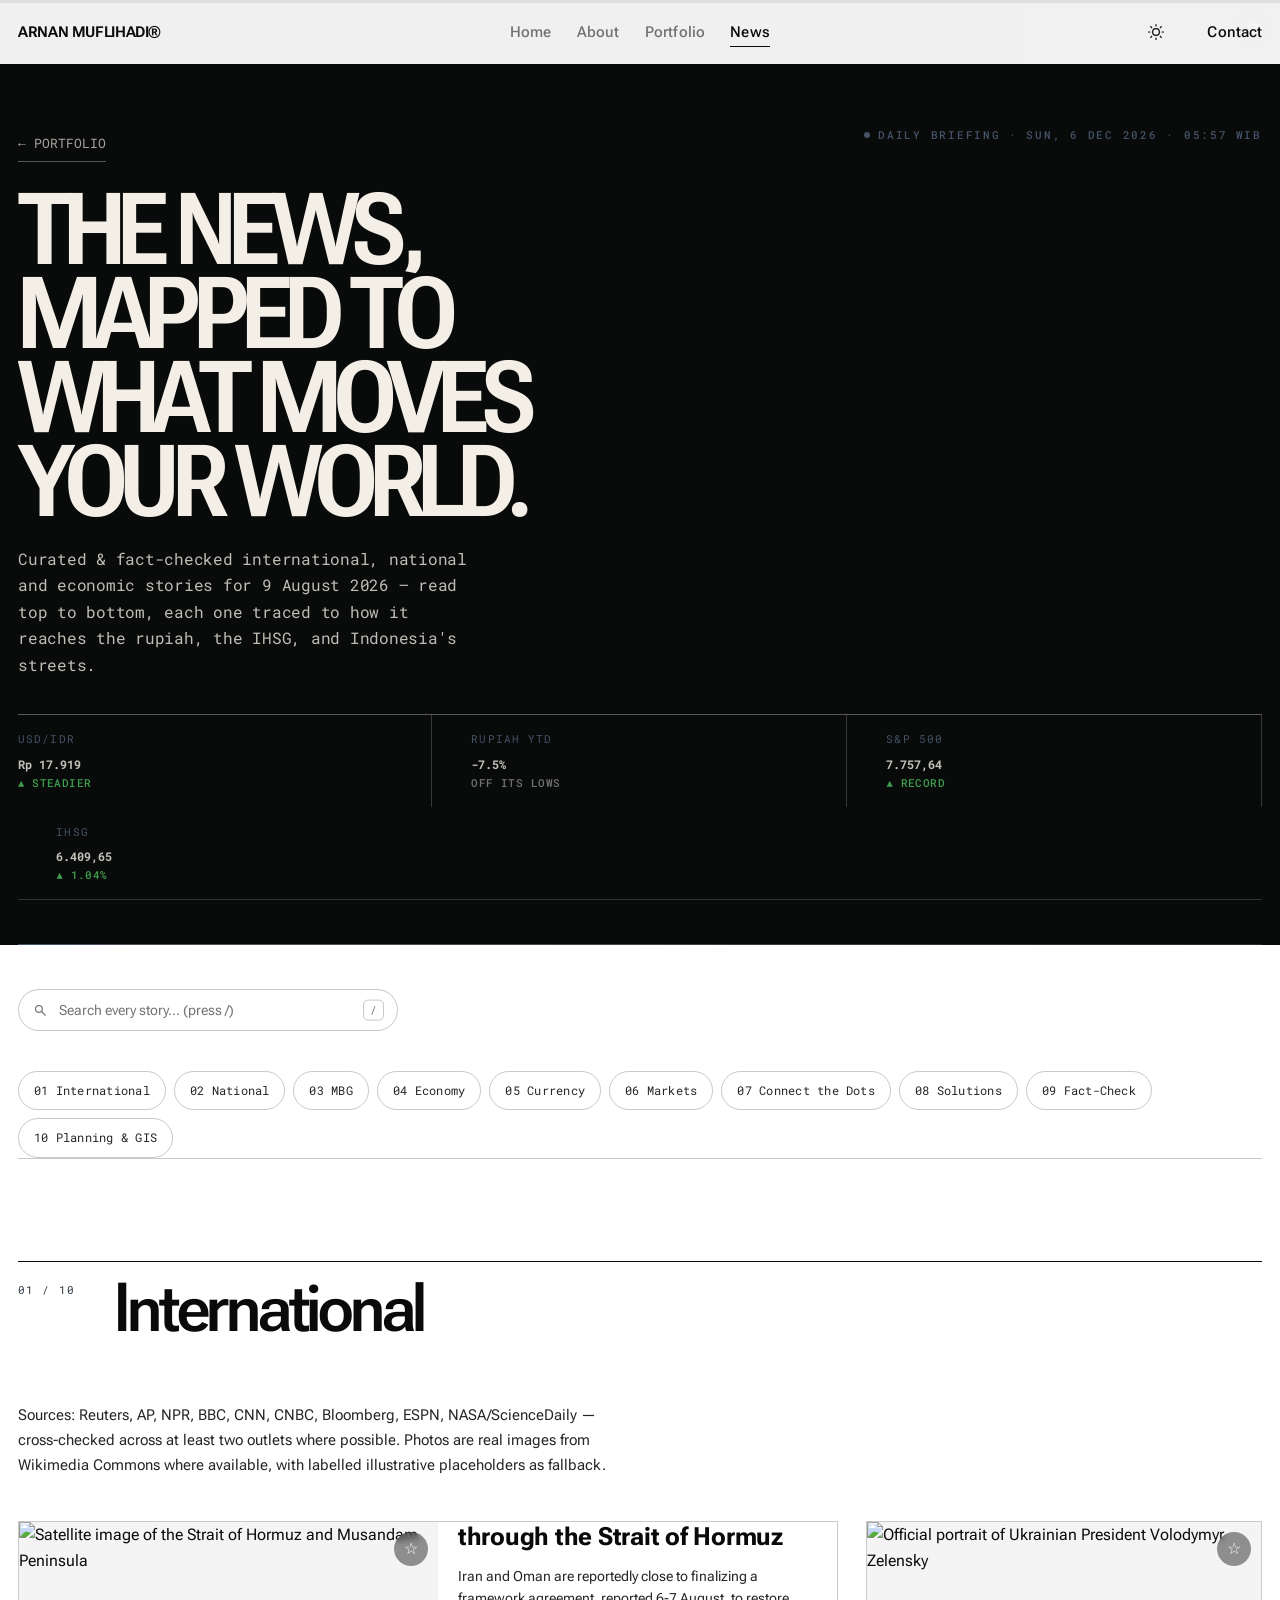
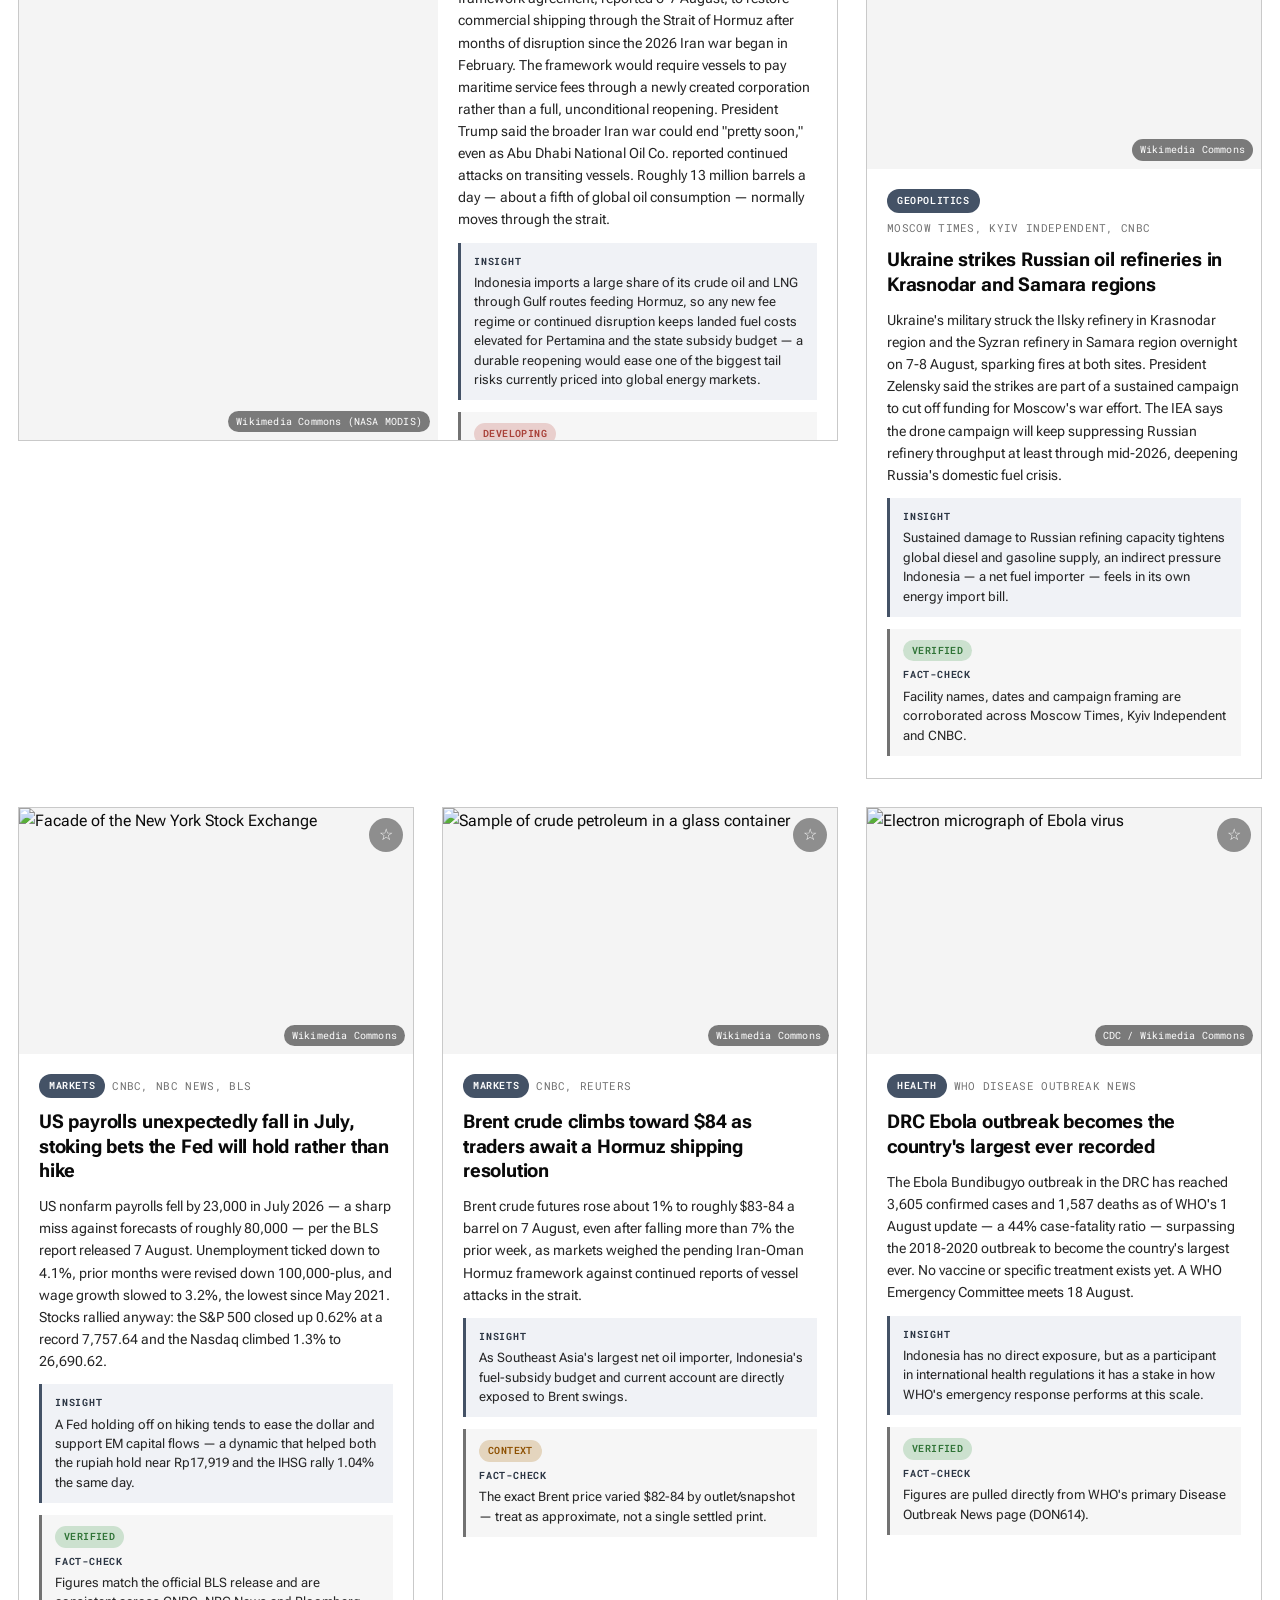
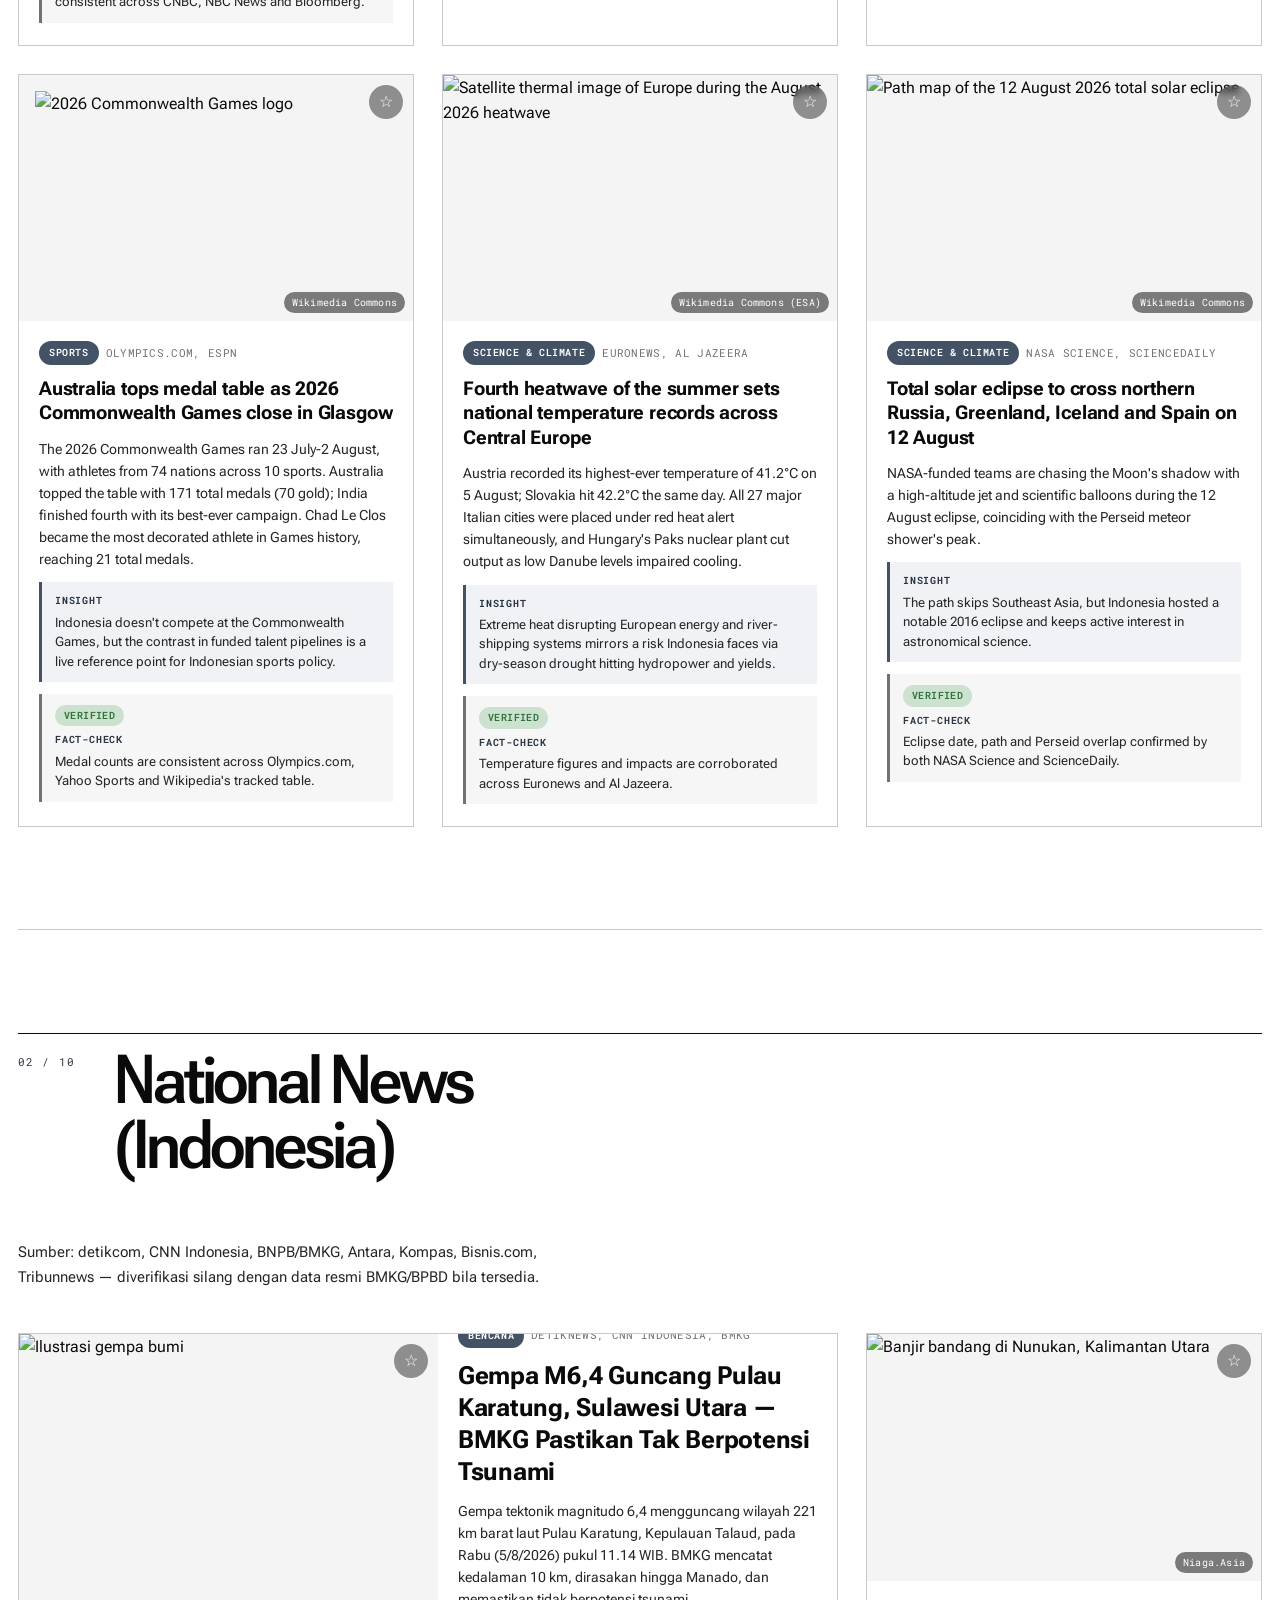
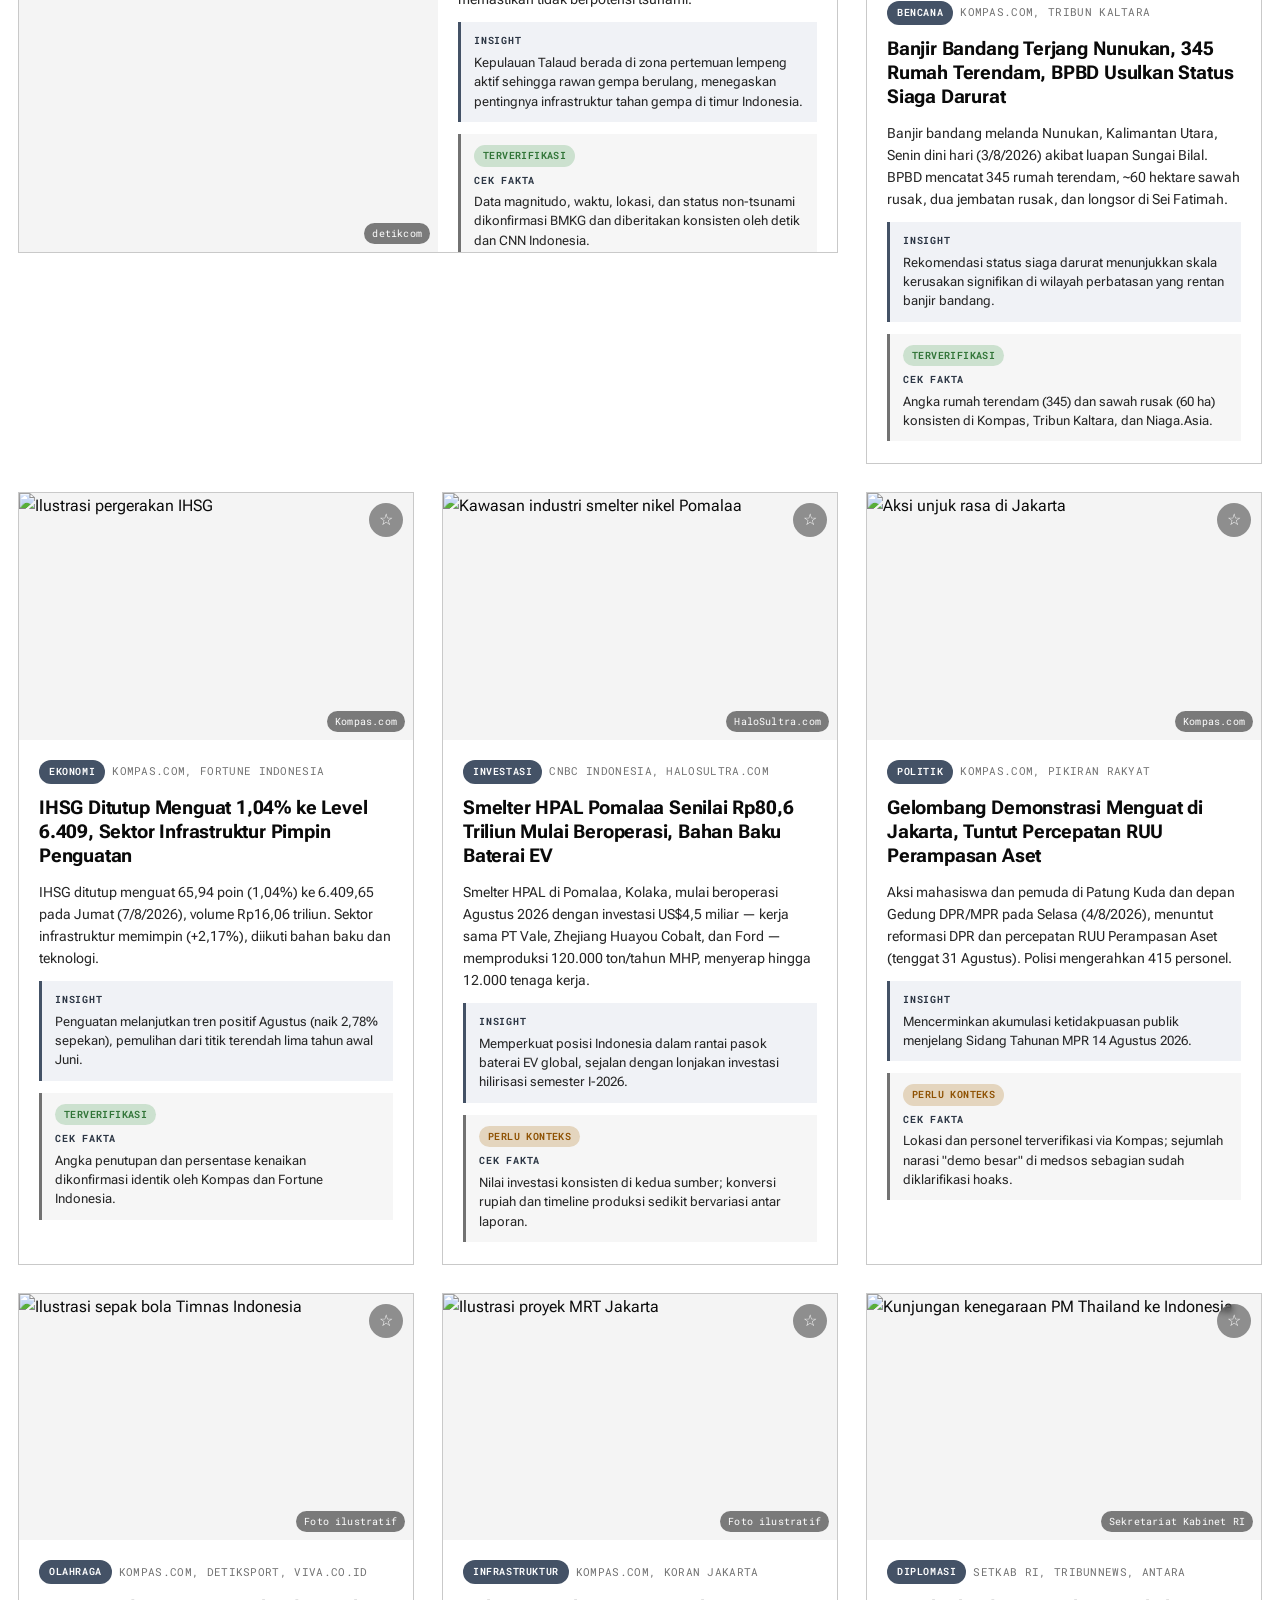
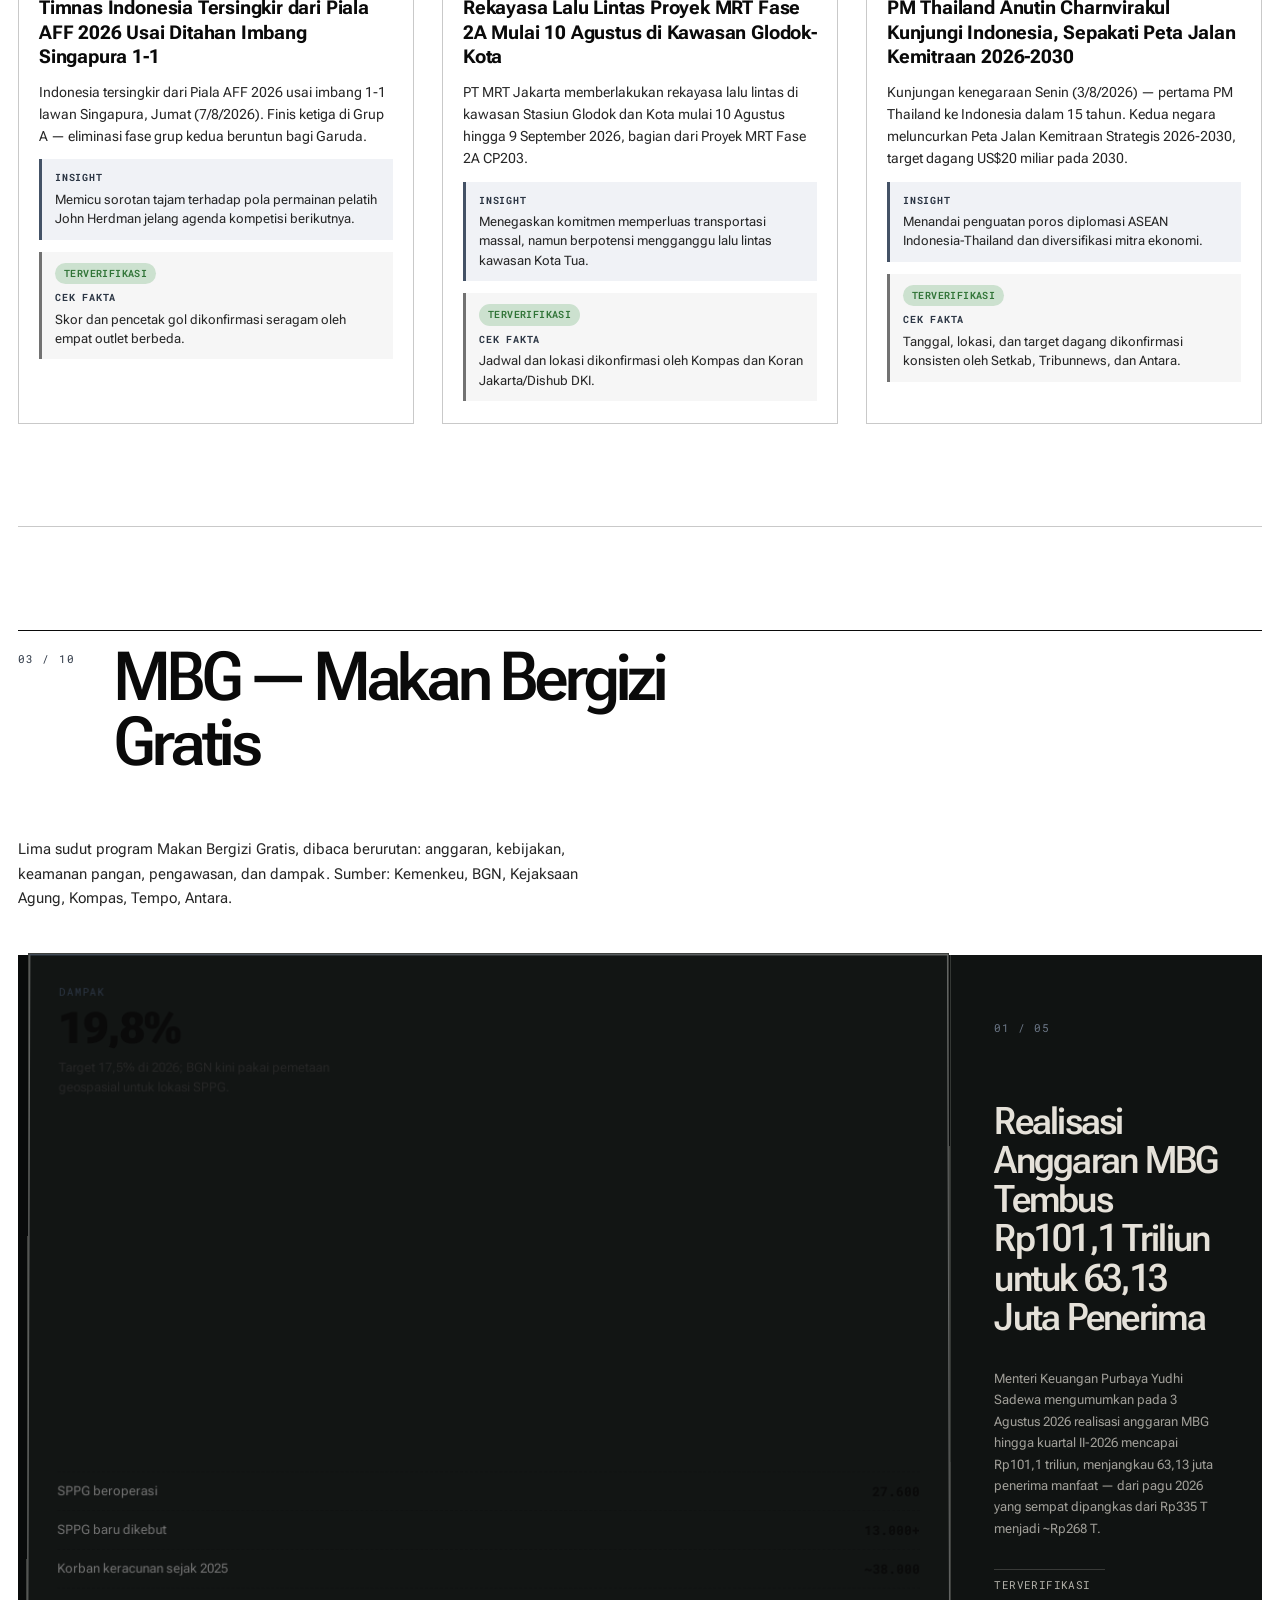
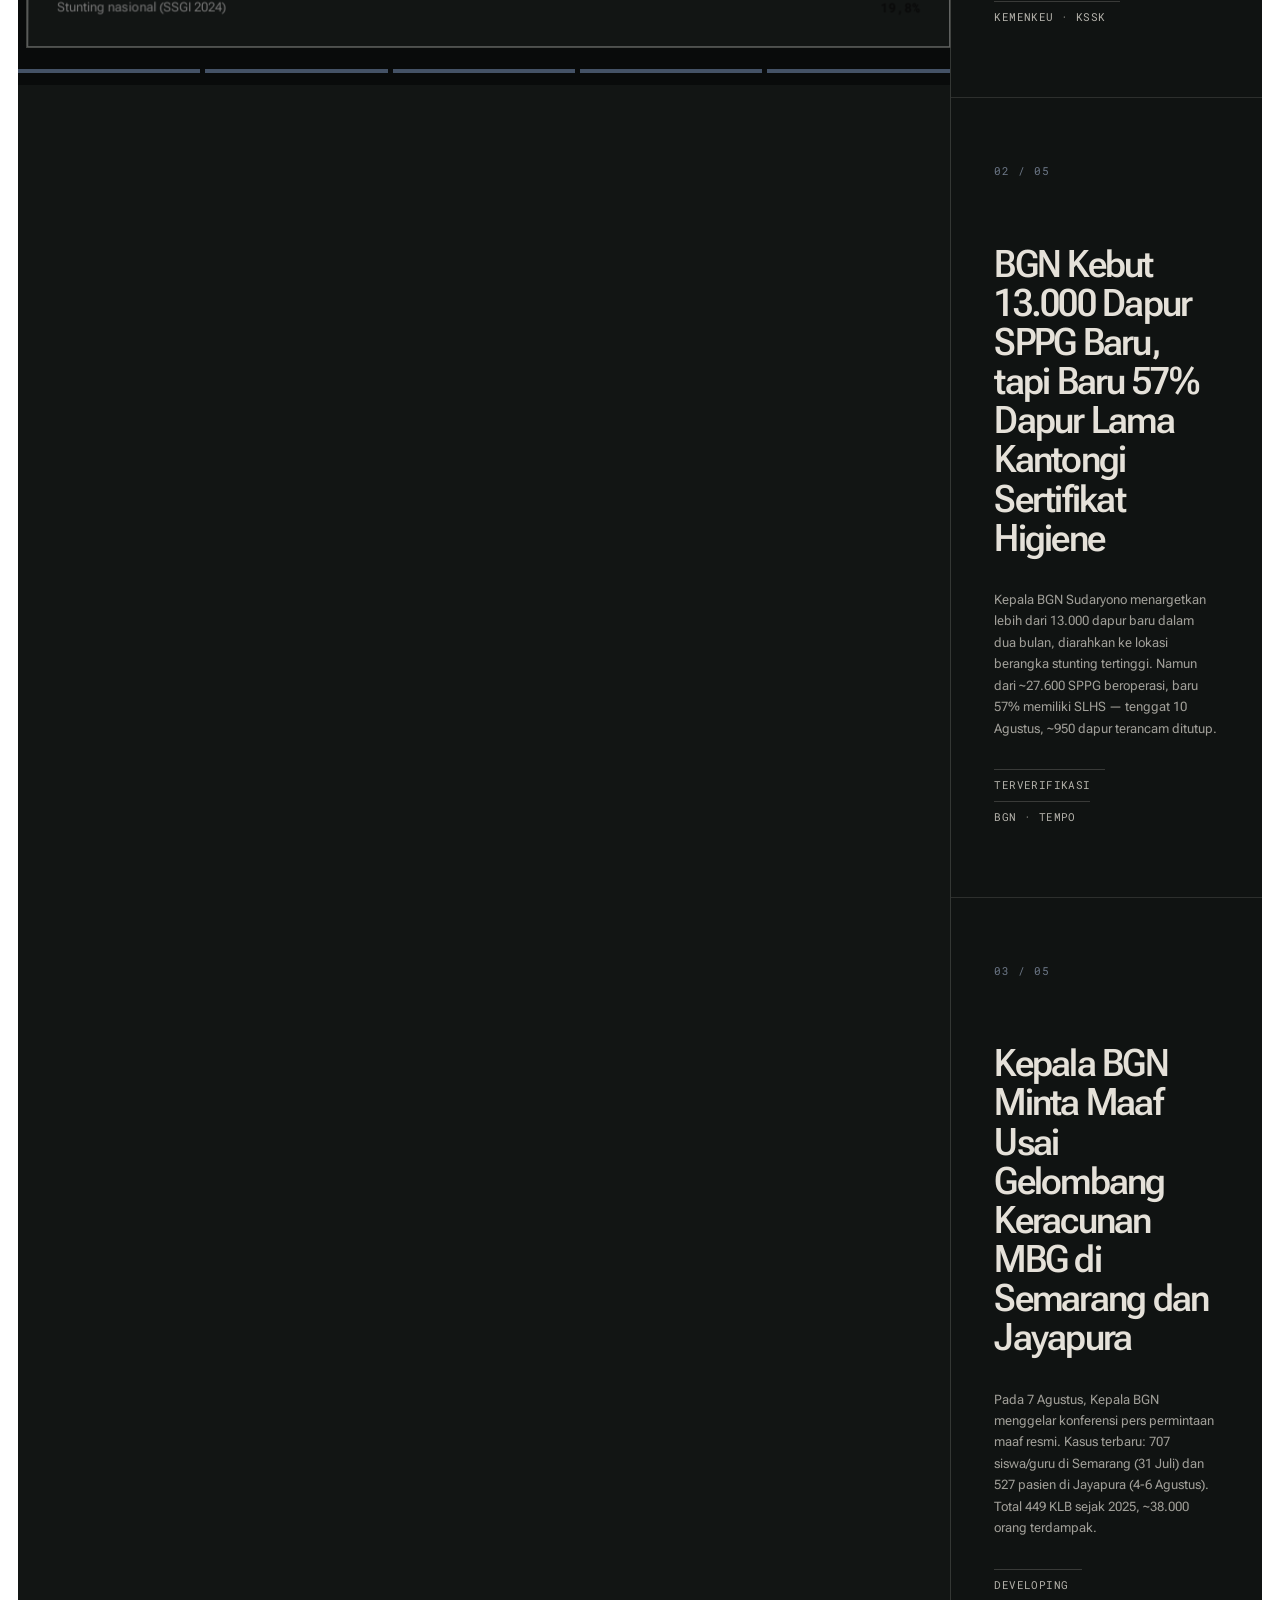
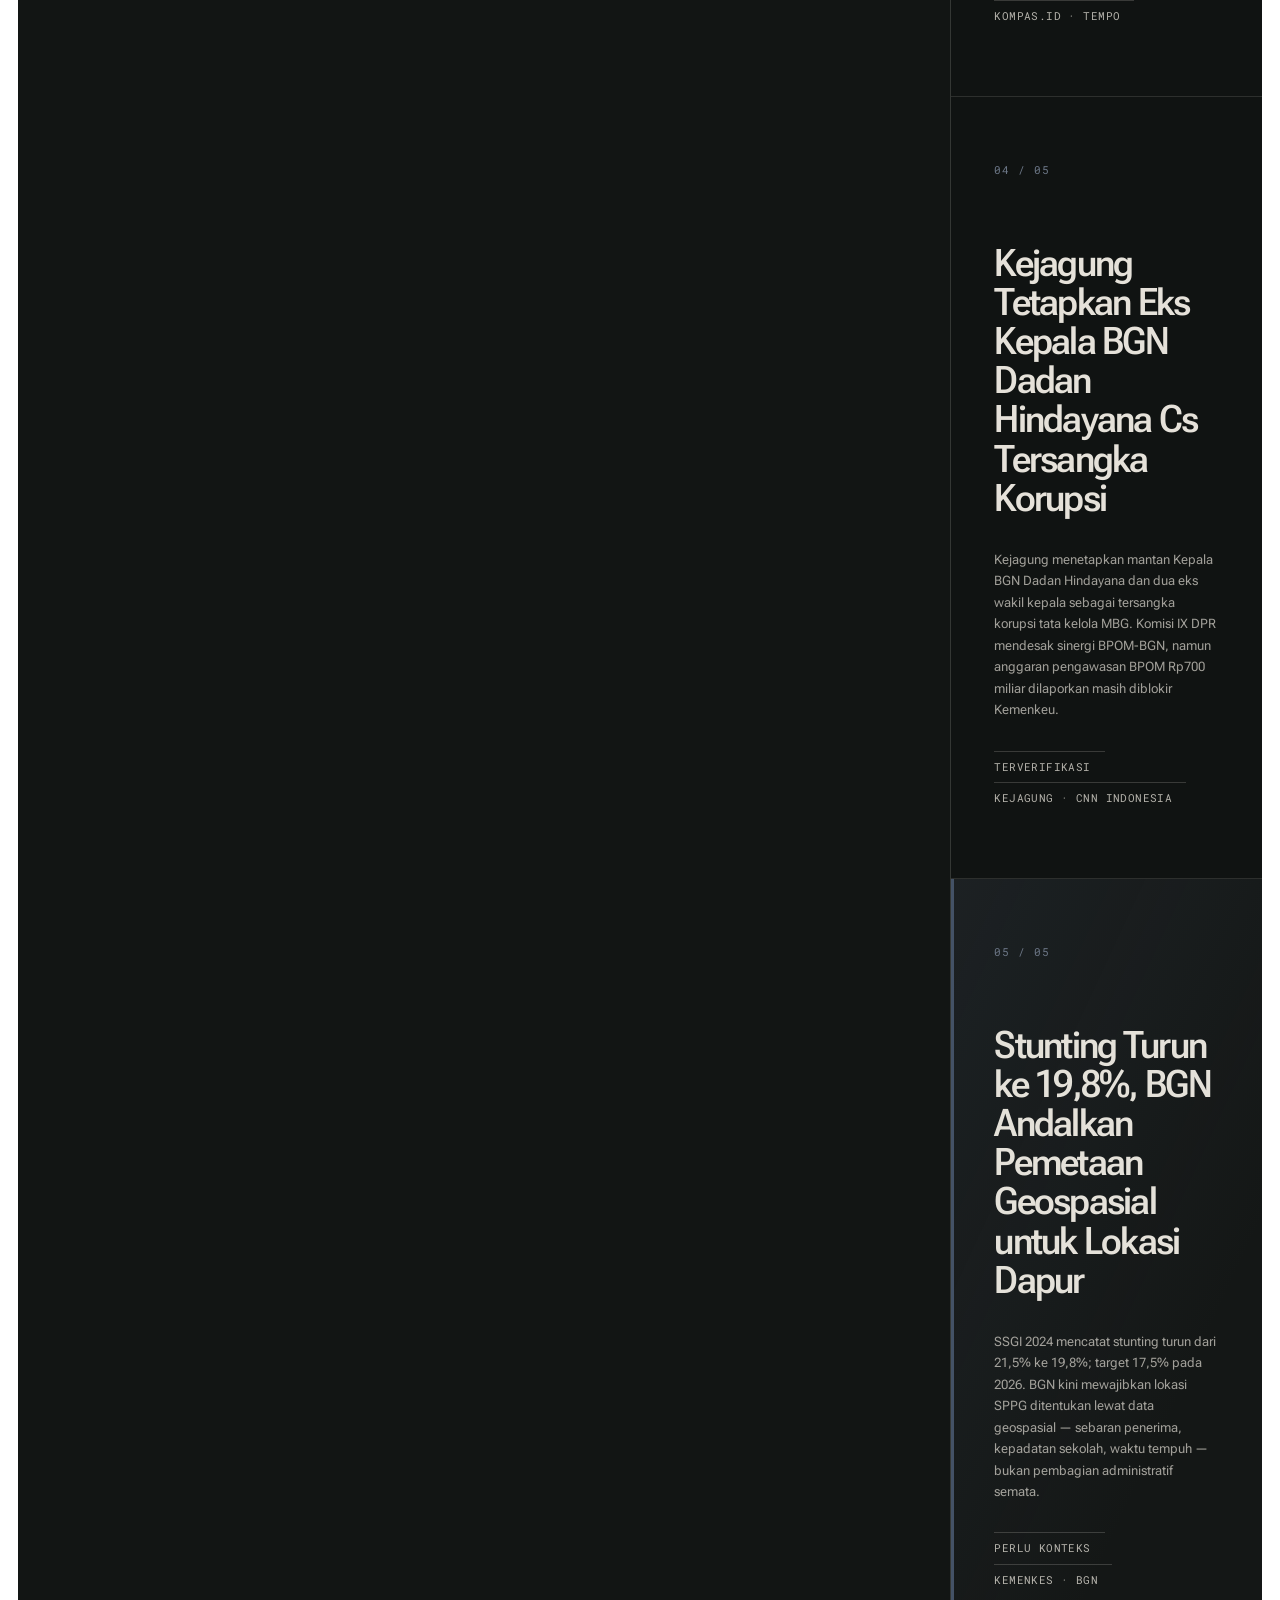
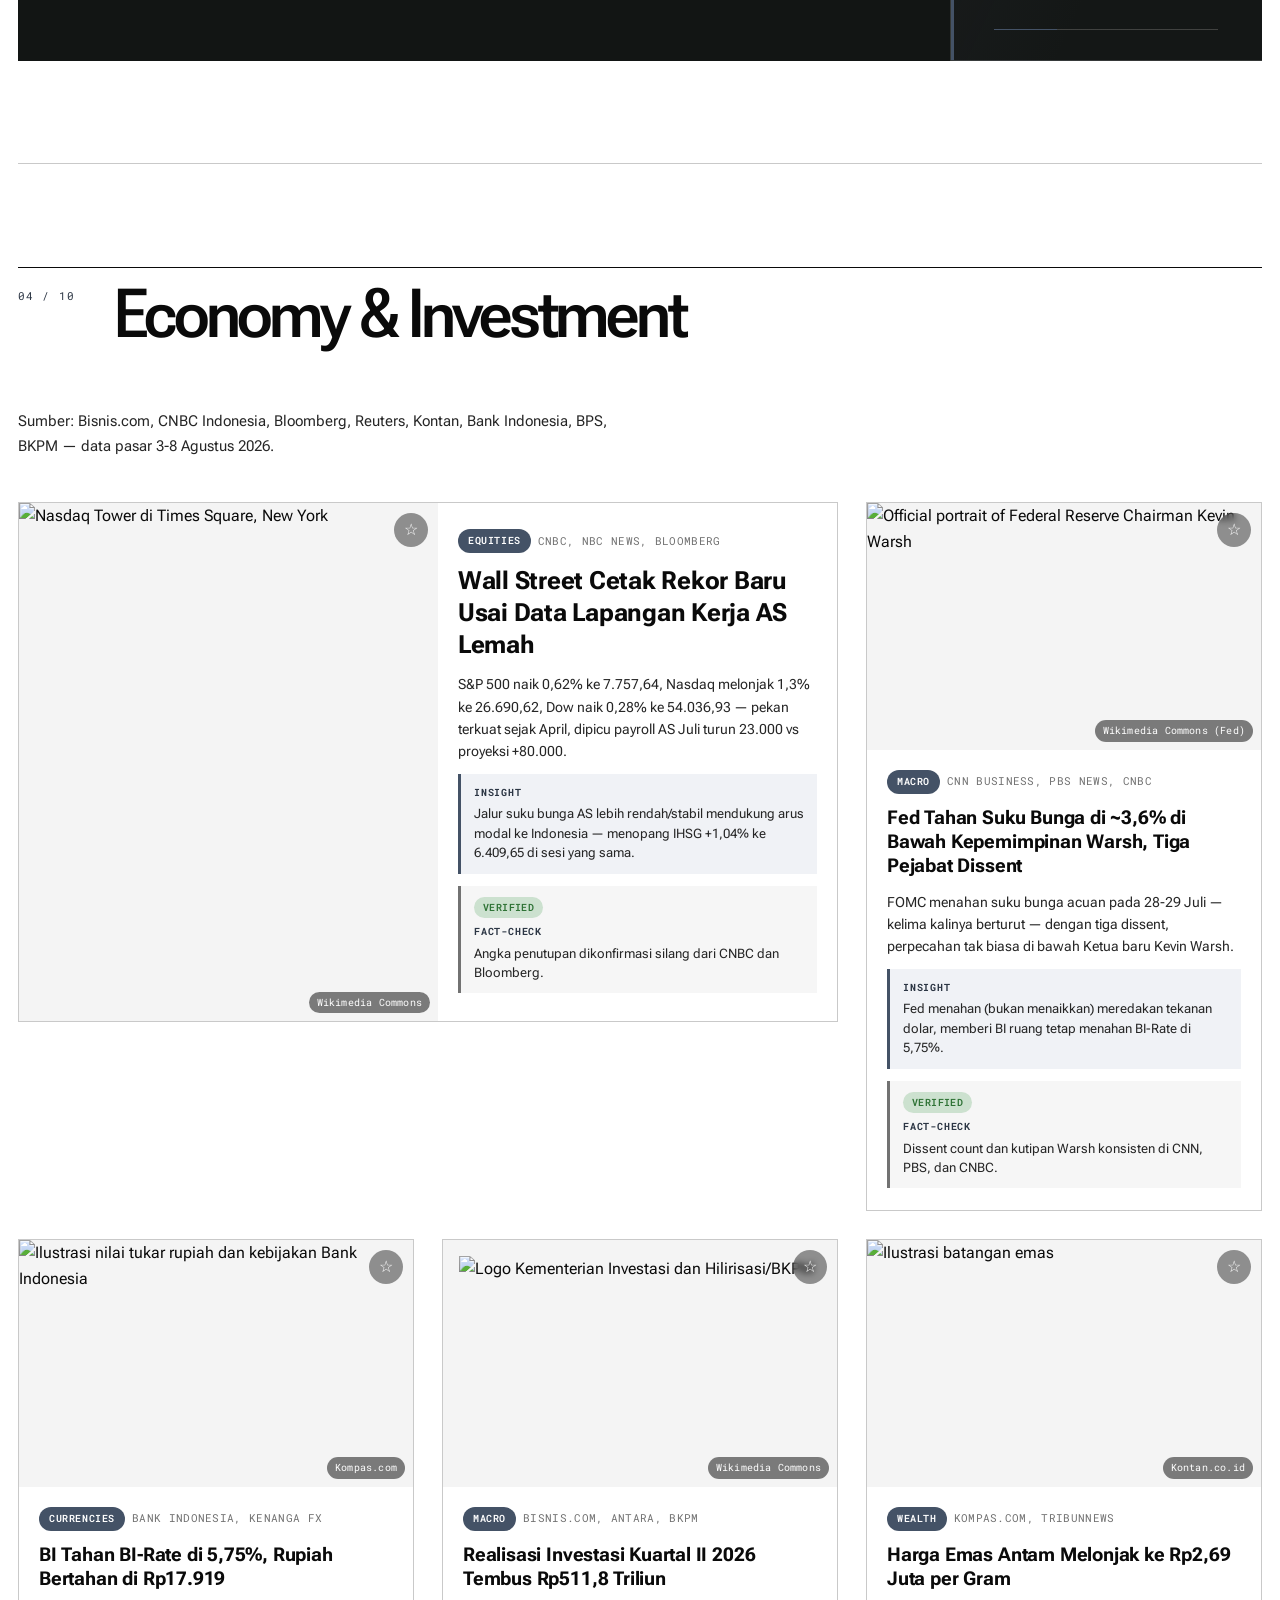
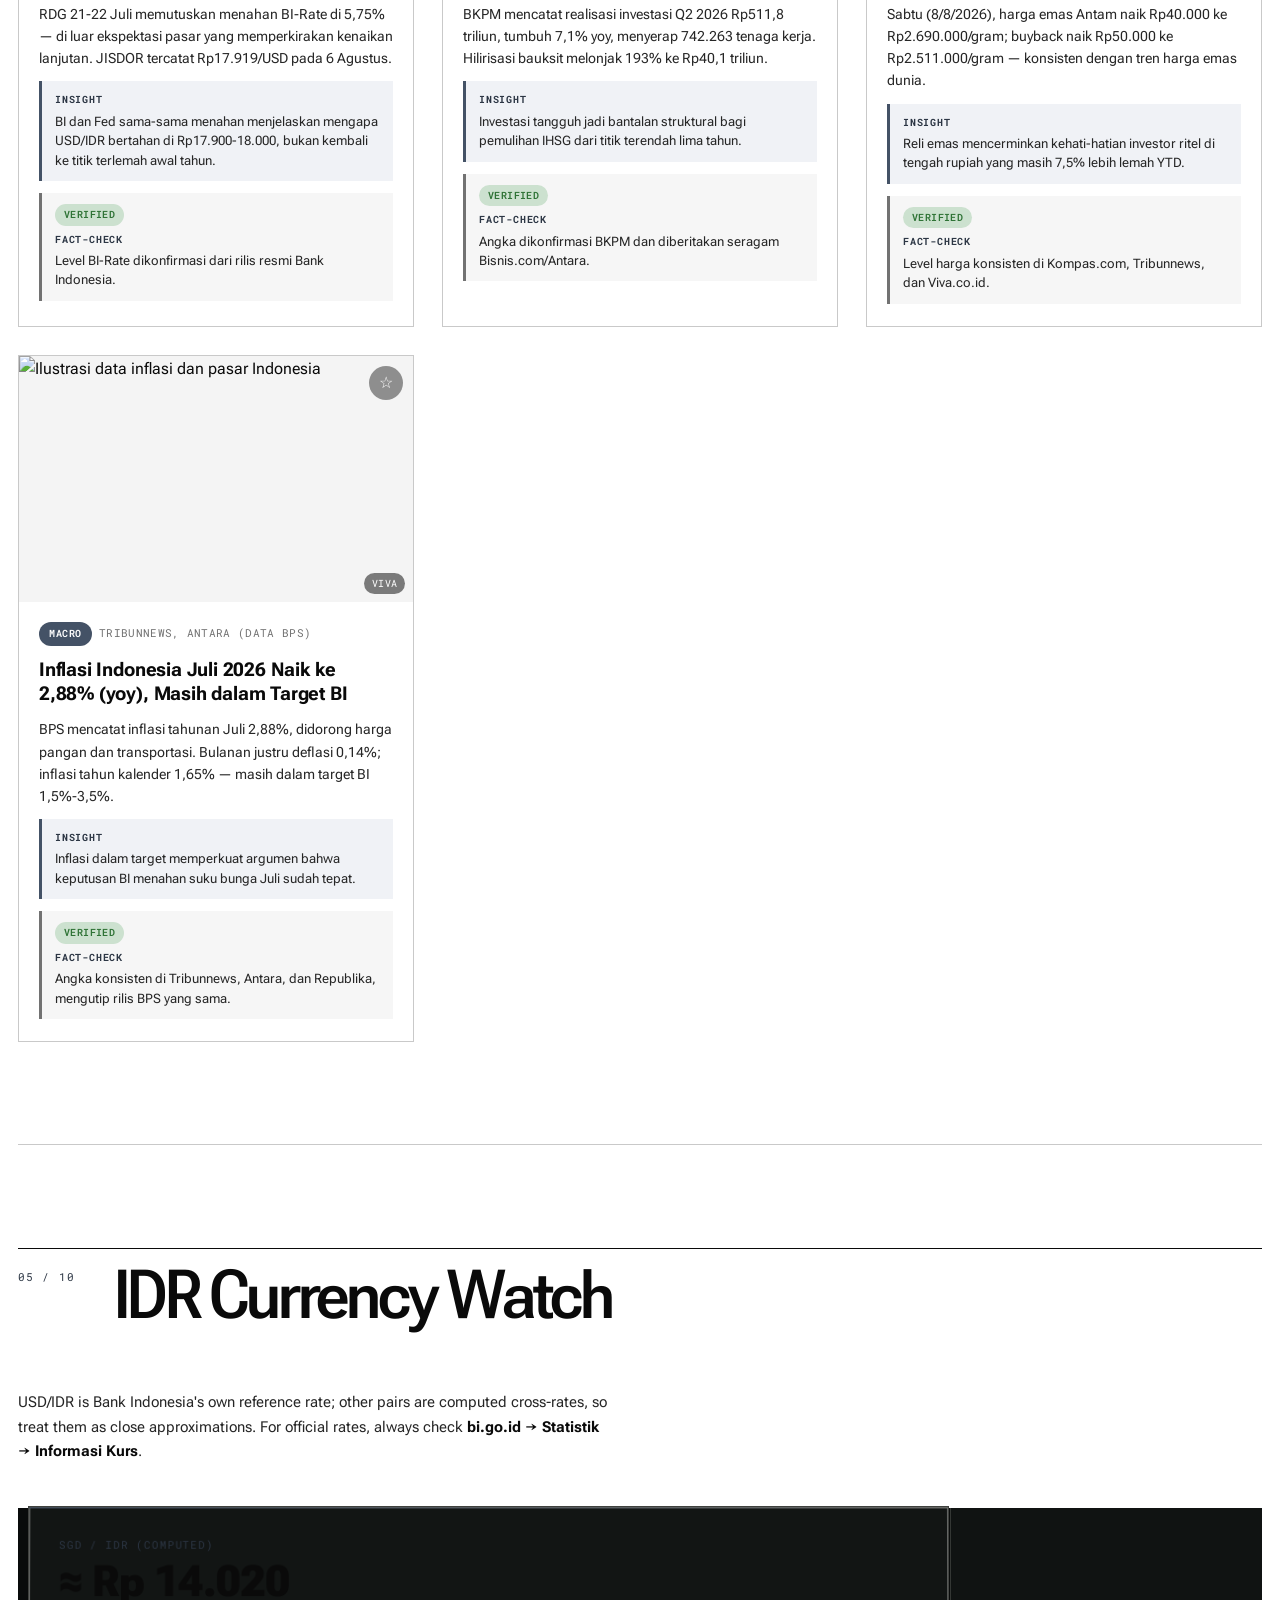
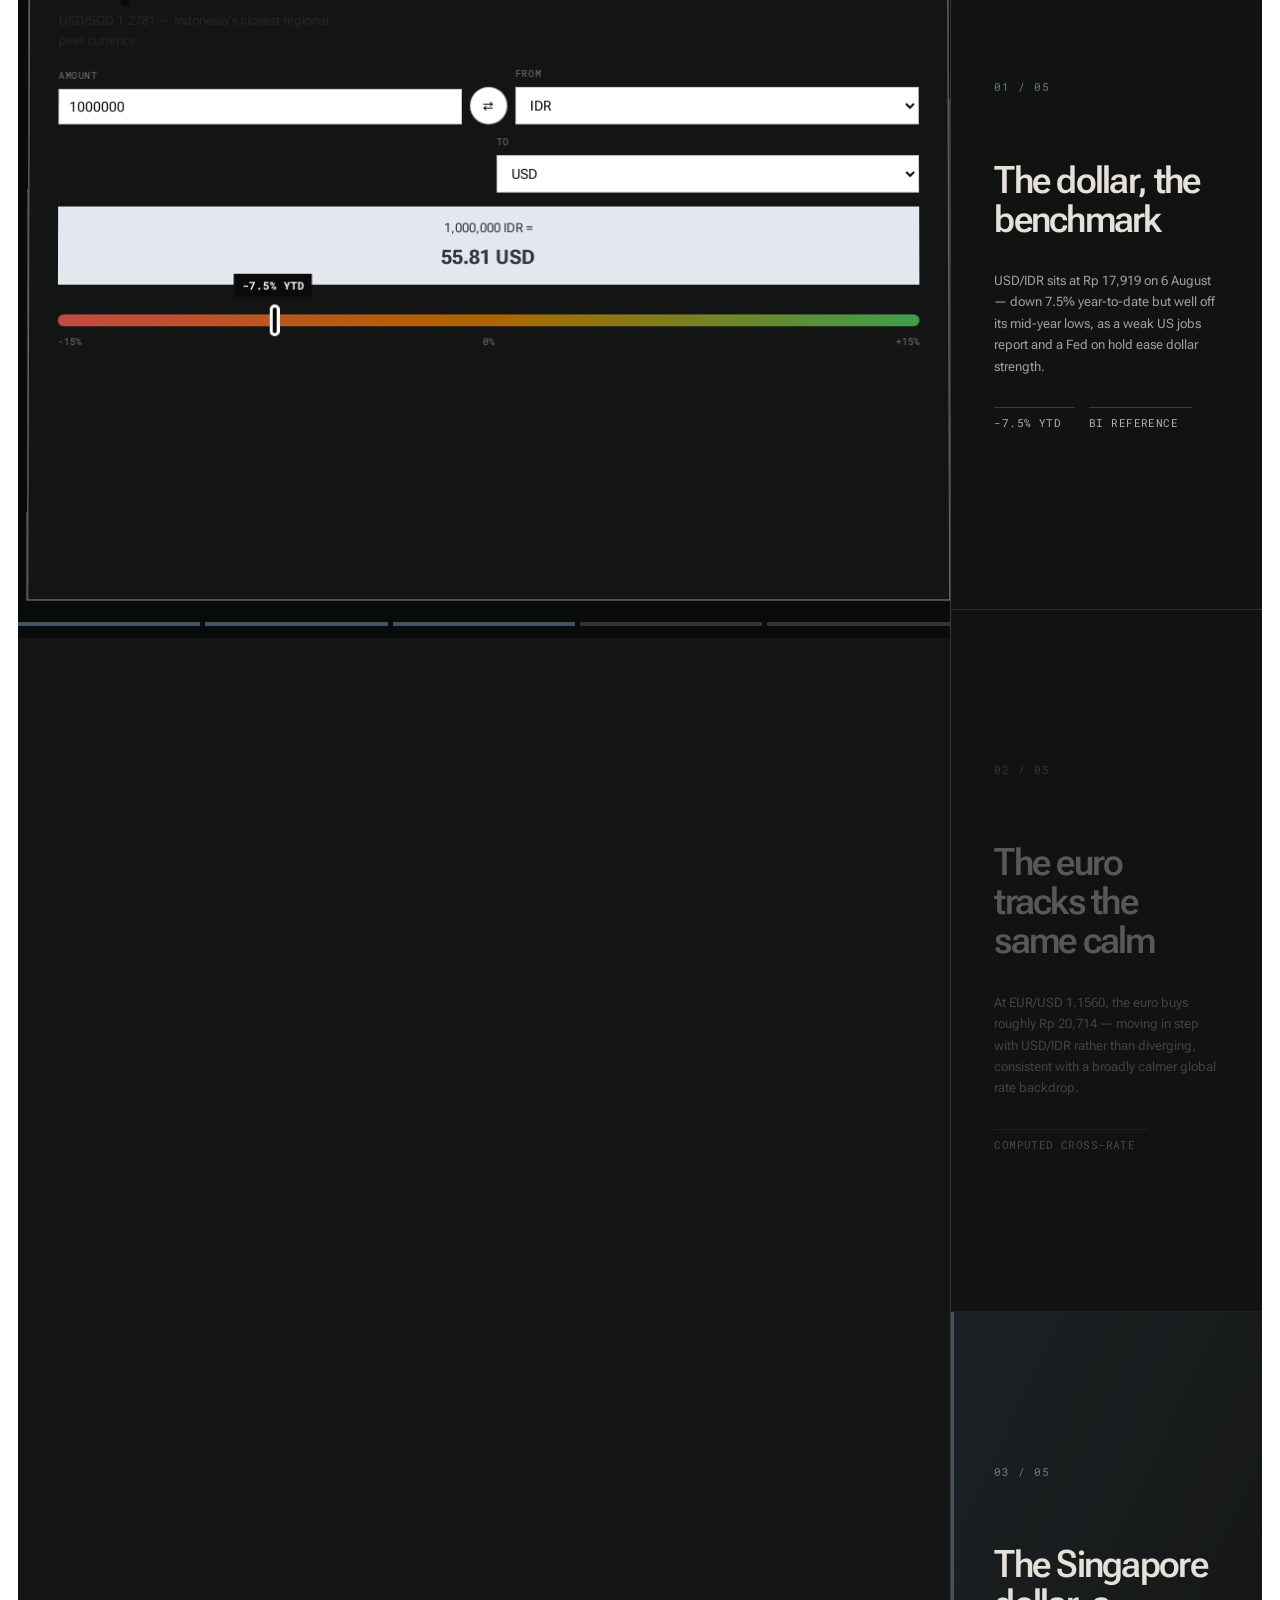
==== commit 0ab8aeb8: "Redesign News as a scrollytelling chapter matching the portfolio's case-study language Rebuilds news" ====
--- a/news.html
+++ b/news.html
@@ -1,1665 +1,947 @@
 <!DOCTYPE html>
-<html lang="en">
+<html lang="en" data-theme="light">
 <head>
 <meta charset="UTF-8">
 <meta name="viewport" content="width=device-width, initial-scale=1.0">
-<title>Arnan's Personal News Dashboard</title>
+<title>Daily Briefing — News, Mapped · Arnan Muflihadi</title>
+<meta name="description" content="A scrollytelling daily briefing — international, national and economic news, each story traced to how it reaches Indonesia's rupiah, markets and streets.">
+<link rel="preconnect" href="https://fonts.googleapis.com">
+<link rel="preconnect" href="https://fonts.gstatic.com" crossorigin>
+<link href="https://fonts.googleapis.com/css2?family=Roboto+Flex:opsz,wght@8..144,300..800&family=Roboto+Mono:wght@400;500&family=Material+Symbols+Rounded:opsz,wght,FILL,GRAD@20..48,400,0,0&display=swap" rel="stylesheet">
+<script src="assets/js/theme-init.js?v=1"></script>
+<link rel="stylesheet" href="assets/css/style.css?v=55">
+<link rel="stylesheet" href="assets/css/news.css?v=1">
 <script src="https://cdn.jsdelivr.net/npm/chart.js"></script>
-<style>
-  :root{
-    /* Monochrome (grayscale) palette — light */
-    --bg:#f4f4f5;
-    --bg-grad: radial-gradient(1100px 460px at 82% -12%, #e9e9eb 0%, transparent 60%), radial-gradient(900px 480px at -8% -4%, #ededef 0%, transparent 55%);
-    --card:#ffffff; --ink:#141414; --sub:#6c6c6c;
-    --accent:#1f1f1f; --accent2:#5a5a5a; --on-accent:#ffffff;
-    --line:#e4e4e6; --chip:#ececee;
-    --header:#101012; --header-ink:#ffffff;
-    --shadow:0 1px 3px rgba(20,20,20,.06); --shadow-lg:0 16px 40px rgba(20,20,20,.14);
-    --insight-bg:#f2f2f3; --insight-bd:#7a7a7a; --insight-ink:#2b2b2b;
-    --fact-bg:#ededee; --fact-bd:#1f1f1f; --fact-ink:#2b2b2b;
-    --tldr-bg:#eeeeef; --tldr-bd:#9a9a9a; --tldr-ink:#333333;
-    --ok-bg:#e5e5e7; --ok-ink:#1c1c1c;
-    --warn-bg:#ebebed; --warn-ink:#3f3f3f;
-    --bad-bg:#e0e0e2; --bad-ink:#111111;
-  }
-  [data-theme="dark"]{
-    /* Monochrome (grayscale) palette — dark */
-    --bg:#0e0e10;
-    --bg-grad: radial-gradient(1100px 460px at 82% -12%, #1c1c1f 0%, transparent 60%), radial-gradient(900px 480px at -8% -4%, #161618 0%, transparent 55%);
-    --card:#18181b; --ink:#ededed; --sub:#9b9b9b;
-    --accent:#ededed; --accent2:#9a9a9a; --on-accent:#121212;
-    --line:#2a2a2e; --chip:#222226;
-    --header:#0a0a0c; --header-ink:#f4f4f4;
-    --shadow:0 1px 3px rgba(0,0,0,.45); --shadow-lg:0 18px 44px rgba(0,0,0,.6);
-    --insight-bg:#1c1c1f; --insight-bd:#7a7a7a; --insight-ink:#d7d7d7;
-    --fact-bg:#202024; --fact-bd:#ededed; --fact-ink:#dadada;
-    --tldr-bg:#1f1f22; --tldr-bd:#8a8a8a; --tldr-ink:#d2d2d2;
-    --ok-bg:#242428; --ok-ink:#e2e2e2;
-    --warn-bg:#202024; --warn-ink:#bcbcbc;
-    --bad-bg:#262629; --bad-ink:#ededed;
-  }
-  *{box-sizing:border-box;}
-  /* Global typography: entire dashboard uses the Helvetica family */
-  *,*::before,*::after{font-family:'Helvetica Neue',Helvetica,Arial,sans-serif !important;}
-  html{scroll-behavior:smooth;}
-  body{margin:0;font-family:'Lora',Georgia,serif;background:var(--bg);background-image:var(--bg-grad);background-attachment:fixed;color:var(--ink);transition:background .4s ease,color .4s ease;}
-  ::selection{background:var(--accent);color:var(--on-accent);}
-  ::-webkit-scrollbar{width:11px;height:11px;}
-  ::-webkit-scrollbar-thumb{background:var(--line);border-radius:8px;border:3px solid var(--bg);}
-  ::-webkit-scrollbar-thumb:hover{background:var(--sub);}
-
-  /* HEADER */
-  header{background:var(--header);color:var(--header-ink);padding:20px 30px;display:flex;justify-content:flex-start;align-items:center;flex-wrap:wrap;gap:14px 28px;border-bottom:3px solid var(--accent);}
-  .brand h1{margin:0;font-family:'Playfair Display',serif;font-size:30px;font-weight:800;letter-spacing:.3px;}
-  .brand .tag{font-family:'Inter',sans-serif;font-size:11px;text-transform:uppercase;letter-spacing:2.4px;color:#9a9a9a;margin-top:4px;font-weight:600;}
-  .head-right{display:flex;align-items:center;gap:16px;}
-  .clock{text-align:left;font-family:'Inter',sans-serif;line-height:1.25;}
-  .clock #clkTime{font-size:21px;font-weight:700;font-variant-numeric:tabular-nums;}
-  .clock #clkDate{font-size:11px;letter-spacing:1px;text-transform:uppercase;opacity:.7;}
-  .theme-btn{cursor:pointer;border:1px solid rgba(255,255,255,.22);background:rgba(255,255,255,.08);color:var(--header-ink);font-size:18px;width:42px;height:42px;border-radius:50%;display:flex;align-items:center;justify-content:center;transition:transform .3s ease,background .2s;}
-  .theme-btn:hover{transform:rotate(20deg) scale(1.08);background:rgba(255,255,255,.16);}
-
-  /* TICKER */
-  .ticker-bar{background:var(--header);padding:0 30px 16px;overflow:hidden;}
-  .ticker{font-family:'Inter',sans-serif;font-size:13px;display:flex;gap:10px;flex-wrap:wrap;}
-  .t-pill{background:rgba(255,255,255,.07);border:1px solid rgba(255,255,255,.1);color:var(--header-ink);padding:7px 13px;border-radius:8px;display:inline-flex;gap:7px;align-items:center;}
-  .t-pill b{color:#f2f2f2;font-weight:700;}
-  .t-pill i{font-style:normal;font-size:11.5px;font-weight:600;}
-  .t-pill i.dn{color:#bdbdbd;} .t-pill i.up{color:#e6e6e6;}
-
-  /* TOOLBAR */
-  .toolbar{position:sticky;top:0;z-index:20;display:flex;align-items:center;gap:12px;flex-wrap:wrap;padding:12px 30px;background:color-mix(in srgb,var(--bg) 86%,transparent);backdrop-filter:saturate(150%) blur(10px);border-bottom:1px solid var(--line);}
-  .search-wrap{position:relative;flex:1 1 280px;max-width:460px;}
-  .search-wrap .search-ic{position:absolute;left:13px;top:50%;transform:translateY(-50%);font-size:14px;opacity:.6;}
-  #q{width:100%;font-family:'Inter',sans-serif;font-size:14px;padding:11px 14px 11px 38px;border-radius:24px;border:1px solid var(--line);background:var(--card);color:var(--ink);outline:none;transition:border .2s,box-shadow .2s;}
-  #q:focus{border-color:var(--accent);box-shadow:0 0 0 3px color-mix(in srgb,var(--accent) 18%,transparent);}
-  .tool-btn{font-family:'Inter',sans-serif;font-size:13px;font-weight:600;border:1px solid var(--line);background:var(--card);color:var(--ink);padding:10px 15px;border-radius:24px;cursor:pointer;display:inline-flex;align-items:center;gap:7px;transition:.18s;}
-  .tool-btn:hover{border-color:var(--accent);}
-  .tool-btn.on{background:var(--accent);color:#fff;border-color:var(--accent);}
-  .tool-btn .cnt{background:color-mix(in srgb,var(--ink) 12%,transparent);border-radius:10px;padding:1px 7px;font-size:11px;}
-  .tool-btn.on .cnt{background:rgba(255,255,255,.25);}
-  .tool-hint{font-family:'Inter',sans-serif;font-size:12px;color:var(--sub);margin-left:auto;white-space:nowrap;}
-
-  /* NAV */
-  nav{display:flex;gap:8px;flex-wrap:wrap;padding:14px 30px;align-items:center;}
-  nav button{font-family:'Inter',sans-serif;font-size:13px;font-weight:600;border:1px solid var(--line);background:var(--card);padding:9px 17px;border-radius:24px;cursor:pointer;color:var(--ink);transition:.18s;box-shadow:var(--shadow);}
-  nav button:hover{transform:translateY(-2px);border-color:var(--accent);}
-  nav button.active{background:var(--accent);color:var(--on-accent);border-color:var(--accent);box-shadow:0 6px 18px color-mix(in srgb,var(--accent) 35%,transparent);}
-
-  main{padding:18px 30px 70px;max-width:1340px;margin:0 auto;}
-  section{display:none;}
-  section.active{display:block;animation:fade .35s ease;}
-  @keyframes fade{from{opacity:0;transform:translateY(8px);}to{opacity:1;transform:translateY(0);}}
-
-  .section-head{display:flex;align-items:center;justify-content:space-between;flex-wrap:wrap;gap:12px;margin-bottom:6px;}
-  .section-title{font-family:'Playfair Display',serif;font-size:30px;font-weight:800;margin:0;position:relative;padding-bottom:8px;}
-  .section-title::after{content:"";position:absolute;left:0;bottom:0;width:64px;height:4px;border-radius:3px;background:var(--accent);}
-  .section-sub{font-family:'Inter',sans-serif;font-size:13px;color:var(--sub);margin:10px 0 20px;max-width:1000px;line-height:1.65;}
-  .chips{display:flex;gap:8px;flex-wrap:wrap;}
-  .chips span{font-family:'Inter',sans-serif;font-size:11.5px;font-weight:600;background:var(--chip);color:var(--sub);padding:6px 13px;border-radius:14px;letter-spacing:.3px;cursor:pointer;user-select:none;transition:.16s;border:1px solid transparent;}
-  .chips span:hover{color:var(--ink);border-color:var(--line);}
-  .chips span.active{background:var(--accent);color:var(--on-accent);}
-
-  /* CARDS */
-  .grid{display:grid;grid-template-columns:repeat(auto-fill,minmax(330px,1fr));gap:22px;}
-  .card{position:relative;background:var(--card);border:1px solid var(--line);border-radius:16px;overflow:hidden;box-shadow:var(--shadow);display:flex;flex-direction:column;transition:transform .22s cubic-bezier(.2,.7,.3,1),box-shadow .22s,border-color .22s;}
-  .card:hover{transform:translateY(-5px);box-shadow:var(--shadow-lg);border-color:color-mix(in srgb,var(--accent) 35%,var(--line));}
-  .card-imgwrap{position:relative;overflow:hidden;}
-  .card-img{width:100%;height:185px;object-fit:cover;display:block;background:var(--chip);transition:transform .5s ease;}
-  .card:hover .card-img{transform:scale(1.06);}
-  .card-body{padding:18px 18px 20px;display:flex;flex-direction:column;gap:11px;}
-  .card-tags{display:flex;gap:7px;flex-wrap:wrap;align-items:center;}
-  .src{font-family:'Inter',sans-serif;font-size:10.5px;text-transform:uppercase;letter-spacing:1.3px;color:var(--accent);font-weight:700;}
-  .cat{font-family:'Inter',sans-serif;font-size:10px;text-transform:uppercase;letter-spacing:1px;font-weight:700;background:var(--ink);color:var(--card);padding:4px 10px;border-radius:11px;}
-  .readtime{font-family:'Inter',sans-serif;font-size:10.5px;color:var(--sub);margin-left:auto;display:inline-flex;gap:4px;align-items:center;}
-  .card h3{margin:0;font-family:'Playfair Display',serif;font-size:20px;font-weight:700;line-height:1.28;}
-  .card p{margin:0;font-size:14.5px;line-height:1.6;color:var(--ink);opacity:.9;}
-  .card .insight{background:var(--insight-bg);border-left:3px solid var(--insight-bd);padding:11px 13px;border-radius:0 8px 8px 0;font-family:'Inter',sans-serif;font-size:13px;line-height:1.55;color:var(--insight-ink);}
-  .card .factcheck{background:var(--fact-bg);border-left:3px solid var(--fact-bd);padding:11px 13px;border-radius:0 8px 8px 0;font-family:'Inter',sans-serif;font-size:13px;line-height:1.55;color:var(--fact-ink);}
-  .card .insight b, .card .factcheck b{display:block;margin-bottom:5px;font-size:11px;text-transform:uppercase;letter-spacing:.8px;opacity:.85;}
-  .badge{display:inline-block;font-family:'Inter',sans-serif;font-size:10.5px;padding:3px 9px;border-radius:12px;font-weight:700;letter-spacing:.4px;}
-  .badge.verified{background:var(--ok-bg);color:var(--ok-ink);}
-  .badge.context{background:var(--bad-bg);color:var(--bad-ink);}
-  .badge.watch{background:var(--warn-bg);color:var(--warn-ink);}
-
-  /* bookmark */
-  .bk{position:absolute;top:11px;right:11px;z-index:3;width:36px;height:36px;border-radius:50%;border:none;cursor:pointer;background:rgba(0,0,0,.42);color:#fff;font-size:17px;line-height:1;display:flex;align-items:center;justify-content:center;backdrop-filter:blur(3px);transition:.18s;}
-  .bk:hover{transform:scale(1.14);background:rgba(0,0,0,.6);}
-  .bk.saved{background:#f0f0f0;color:#161616;}
-
-  /* featured first card */
-  @media(min-width:820px){
-    .grid > .card.feature{grid-column:span 2;flex-direction:row;}
-    .grid > .card.feature .card-imgwrap{width:48%;flex:none;}
-    .grid > .card.feature .card-img{height:100%;min-height:340px;}
-    .grid > .card.feature .card-body{width:52%;justify-content:center;gap:13px;}
-    .grid > .card.feature h3{font-size:27px;}
-    .grid > .card.feature p{font-size:15.5px;}
-  }
-
-  /* RATE CARDS */
-  .rate-row{display:grid;grid-template-columns:repeat(auto-fill,minmax(186px,1fr));gap:14px;margin:6px 0 26px;}
-  .rate-card{background:var(--card);border:1px solid var(--line);border-radius:14px;padding:17px;text-align:center;box-shadow:var(--shadow);transition:.2s;}
-  .rate-card:hover{transform:translateY(-3px);box-shadow:var(--shadow-lg);}
-  .rate-card .pair{font-family:'Inter',sans-serif;font-size:11.5px;color:var(--sub);letter-spacing:.8px;text-transform:uppercase;font-weight:600;}
-  .rate-card .val{font-family:'Playfair Display',serif;font-size:25px;font-weight:700;margin:7px 0;}
-  .rate-card .chg{font-family:'Inter',sans-serif;font-size:12.5px;font-weight:600;}
-  .chg.up{color:var(--accent2);} .chg.down{color:var(--accent);}
-
-  /* CONVERTER + GAUGE */
-  .panel-row{display:grid;grid-template-columns:1.1fr .9fr;gap:18px;margin-bottom:26px;}
-  @media(max-width:780px){.panel-row{grid-template-columns:1fr;}}
-  .panel{background:var(--card);border:1px solid var(--line);border-radius:16px;padding:22px;box-shadow:var(--shadow);}
-  .panel h4{font-family:'Playfair Display',serif;font-size:19px;margin:0 0 4px;}
-  .panel .psub{font-family:'Inter',sans-serif;font-size:12px;color:var(--sub);margin:0 0 16px;}
-  .conv-grid{display:grid;grid-template-columns:1fr auto 1fr;gap:12px;align-items:end;}
-  .conv-field label{display:block;font-family:'Inter',sans-serif;font-size:11px;text-transform:uppercase;letter-spacing:1px;color:var(--sub);margin-bottom:6px;font-weight:600;}
-  .conv-field input,.conv-field select{width:100%;font-family:'Inter',sans-serif;font-size:16px;padding:11px 12px;border:1px solid var(--line);border-radius:10px;background:var(--bg);color:var(--ink);outline:none;}
-  .conv-field input:focus,.conv-field select:focus{border-color:var(--accent);}
-  #swapBtn{height:44px;width:44px;border-radius:50%;border:1px solid var(--line);background:var(--bg);color:var(--ink);font-size:18px;cursor:pointer;transition:.2s;}
-  #swapBtn:hover{transform:rotate(180deg);border-color:var(--accent);color:var(--accent);}
-  .conv-out{margin-top:18px;font-family:'Inter',sans-serif;font-size:15px;text-align:center;padding:15px;border-radius:12px;background:var(--insight-bg);color:var(--insight-ink);}
-  .conv-out b{font-family:'Playfair Display',serif;font-size:24px;display:block;margin-top:4px;color:var(--ink);}
-  .gauge-track{position:relative;height:16px;border-radius:10px;margin:34px 0 10px;background:linear-gradient(90deg,#5a5a5a 0%,#9a9a9a 50%,#d8d8d8 100%);}
-  .gauge-mark{position:absolute;top:-9px;width:4px;height:34px;background:var(--ink);border-radius:3px;box-shadow:0 0 0 3px var(--card);}
-  .gauge-bub{position:absolute;top:-44px;transform:translateX(-50%);font-family:'Inter',sans-serif;font-size:12px;font-weight:700;background:var(--ink);color:var(--card);padding:3px 9px;border-radius:8px;white-space:nowrap;}
-  .gauge-ends{display:flex;justify-content:space-between;font-family:'Inter',sans-serif;font-size:11px;color:var(--sub);}
-  .mood{display:flex;align-items:center;gap:12px;margin-top:18px;padding:14px;border-radius:12px;background:var(--bad-bg);color:var(--bad-ink);font-family:'Inter',sans-serif;}
-  .mood .ic{font-size:24px;}
-  .mood b{font-size:14px;} .mood span{font-size:12.5px;display:block;opacity:.9;}
-
-  .chart-wrap{background:var(--card);border:1px solid var(--line);border-radius:16px;padding:22px;margin-bottom:16px;box-shadow:var(--shadow);}
-  .note{font-family:'Inter',sans-serif;font-size:12.5px;color:var(--sub);margin-top:10px;line-height:1.65;}
-
-  /* FACT CHECK */
-  .fc-box{background:var(--card);border:1px solid var(--line);border-radius:16px;padding:26px;max-width:780px;box-shadow:var(--shadow);}
-  .fc-box input{width:100%;padding:13px 15px;font-family:'Inter',sans-serif;font-size:14px;border:1px solid var(--line);border-radius:10px;margin-bottom:12px;background:var(--bg);color:var(--ink);}
-  .fc-box input:focus{outline:none;border-color:var(--accent);}
-  .fc-box button{font-family:'Inter',sans-serif;font-size:14px;font-weight:600;background:var(--accent);color:var(--on-accent);border:none;padding:12px 24px;border-radius:10px;cursor:pointer;transition:.2s;}
-  .fc-box button:hover{filter:brightness(1.08);transform:translateY(-1px);}
-  .fc-result{margin-top:18px;padding:18px;border-radius:12px;background:var(--chip);font-family:'Inter',sans-serif;font-size:13.5px;line-height:1.65;display:none;}
-  .fc-result.show{display:block;}
-  .example{margin-top:30px;}
-  .example .card{margin-bottom:14px;}
-  .example .card-body{padding:20px;}
-
-  footer{text-align:center;font-family:'Inter',sans-serif;font-size:12px;color:var(--sub);padding:30px;border-top:1px solid var(--line);line-height:1.7;}
-  .img-credit{font-family:'Inter',sans-serif;font-size:10px;color:var(--sub);text-align:right;padding:3px 18px 0;opacity:.85;}
-
-  /* back to top */
-  #toTop{position:fixed;right:24px;bottom:24px;z-index:40;width:48px;height:48px;border-radius:50%;border:none;background:var(--accent);color:var(--on-accent);font-size:20px;cursor:pointer;box-shadow:var(--shadow-lg);opacity:0;pointer-events:none;transform:translateY(14px);transition:.28s;}
-  #toTop.show{opacity:1;pointer-events:auto;transform:none;}
-  #toTop:hover{filter:brightness(1.1);transform:translateY(-3px);}
-
-  .empty{font-family:'Inter',sans-serif;color:var(--sub);font-size:14px;padding:40px 4px;text-align:center;display:none;}
-
-  /* Learn / explainers */
-  .flow{display:flex;flex-wrap:wrap;align-items:stretch;gap:0;margin:18px 0 30px;}
-  .flow-step{background:var(--card);border:1px solid var(--line);border-radius:12px;padding:15px 16px;flex:1 1 168px;min-width:148px;font-family:'Inter',sans-serif;font-size:12.5px;line-height:1.5;box-shadow:var(--shadow);}
-  .flow-step b{display:block;font-size:13.5px;margin-bottom:5px;font-family:'Playfair Display',serif;color:var(--accent);}
-  .flow-arrow{display:flex;align-items:center;justify-content:center;font-size:20px;color:var(--accent);flex:0 0 34px;}
-  .explainer{background:var(--card);border:1px solid var(--line);border-radius:16px;padding:24px;margin-bottom:18px;box-shadow:var(--shadow);}
-  .explainer h3{margin:0 0 12px;font-family:'Playfair Display',serif;font-size:22px;}
-  .explainer .tldr{background:var(--tldr-bg);border-left:3px solid var(--tldr-bd);padding:11px 15px;border-radius:0 8px 8px 0;font-family:'Inter',sans-serif;font-size:13.5px;color:var(--tldr-ink);margin-bottom:15px;line-height:1.55;}
-  .explainer .blk{margin-bottom:14px;}
-  .explainer .blk b.lbl{display:block;font-family:'Inter',sans-serif;font-size:11px;text-transform:uppercase;letter-spacing:1.5px;color:var(--sub);margin-bottom:6px;}
-  .explainer .blk p{margin:0;font-size:14.5px;line-height:1.65;color:var(--ink);opacity:.92;}
-  .explainer .deeper{font-family:'Inter',sans-serif;font-size:12.5px;color:var(--sub);border-top:1px dashed var(--line);padding-top:12px;line-height:1.6;}
-  .explainer .deeper b{color:var(--ink);}
-  .glossary{display:grid;grid-template-columns:repeat(auto-fill,minmax(280px,1fr));gap:13px;margin-top:8px;}
-  .gterm{background:var(--card);border:1px solid var(--line);border-radius:12px;padding:14px 16px;font-family:'Inter',sans-serif;font-size:13px;line-height:1.55;box-shadow:var(--shadow);}
-  .gterm b{display:block;font-family:'Playfair Display',serif;font-size:16px;margin-bottom:4px;color:var(--accent);}
-  .learn-h{font-family:'Inter',sans-serif;font-size:13px;font-weight:700;letter-spacing:1.2px;color:var(--sub);text-transform:uppercase;margin:0 0 6px;}
-
-  /* Market widgets (IDX / Bitcoin) */
-  .mkt-price{font-family:'Playfair Display',serif;font-size:40px;font-weight:800;line-height:1;margin:8px 0 4px;}
-  .mkt-sub{font-family:'Inter',sans-serif;font-size:13.5px;color:var(--sub);font-weight:600;}
-  .mkt-rows{font-family:'Inter',sans-serif;font-size:13px;margin-top:16px;display:grid;gap:8px;}
-  .mkt-rows > div{display:flex;justify-content:space-between;gap:10px;border-bottom:1px dashed var(--line);padding-bottom:8px;}
-  .mkt-rows span{color:var(--sub);} .mkt-rows b{font-variant-numeric:tabular-nums;text-align:right;}
-  .live-badge{font-family:'Inter',sans-serif;font-size:10.5px;font-weight:700;letter-spacing:.5px;padding:4px 10px;border-radius:11px;display:inline-flex;align-items:center;gap:7px;text-transform:uppercase;}
-  .live-badge.on{background:var(--ok-bg);color:var(--ok-ink);}
-  .live-badge.off{background:var(--warn-bg);color:var(--warn-ink);}
-  .live-dot{width:7px;height:7px;border-radius:50%;background:currentColor;animation:pulse 1.4s infinite;}
-  @keyframes pulse{0%,100%{opacity:1;}50%{opacity:.2;}}
-  .up-txt{color:var(--accent2);font-weight:700;} .down-txt{color:var(--accent);font-weight:700;}
-
-  /* Source links (planning cards) */
-  .card a{color:var(--accent);text-decoration:none;border-bottom:1px solid transparent;transition:.15s;}
-  .card a:hover{border-bottom-color:var(--accent);}
-  .srcline{font-family:'Inter',sans-serif;font-size:11.5px;color:var(--sub);line-height:1.55;border-top:1px solid var(--line);padding-top:9px;}
-  .srcline b{color:var(--ink);}
-</style>
+<link rel="icon" href="data:image/svg+xml,<svg xmlns='http://www.w3.org/2000/svg' viewBox='0 0 100 100'><rect width='100' height='100' rx='20' fill='%230c0c0d'/><circle cx='50' cy='50' r='16' fill='%23f4f4f3'/></svg>">
+<link rel="icon" type="image/png" sizes="32x32" href="assets/favicon-32.png">
+<link rel="apple-touch-icon" href="assets/apple-touch-icon.png">
+<meta property="og:type" content="website">
+<meta property="og:title" content="Daily Briefing — News, Mapped · Arnan Muflihadi">
+<meta property="og:description" content="A scrollytelling daily briefing — international, national and economic news, each story traced to how it reaches Indonesia's rupiah, markets and streets.">
+<meta property="og:url" content="https://arnanmuflihadi.github.io/news.html">
+<meta name="twitter:card" content="summary_large_image">
 </head>
-<body data-theme="light">
-
-<header>
-  <div class="brand">
-    <h1>Arnan's Personal News Dashboard</h1>
-    <div class="tag">Curated &amp; Fact-Checked · International · National · Economy · IDR Watch</div>
+<body data-project="news">
+<a class="skip-link" href="#main">Skip to content</a>
+<div class="read-progress" data-read-progress aria-hidden="true"><span></span></div>
+
+<nav class="nav">
+  <div class="nav__links">
+    <a href="index.html">Home</a>
+    <a href="about.html">About</a>
+    <a href="portfolio.html">Portfolio</a>
+    <a href="news.html" aria-current="page">News</a>
+    <a href="contact.html">Contact</a>
+    <button class="theme-toggle" data-theme-toggle aria-label="Toggle theme">
+      <svg class="sun" viewBox="0 0 24 24" fill="none" stroke="currentColor" stroke-width="1.6"><circle cx="12" cy="12" r="4.5"/><path d="M12 2v2M12 20v2M2 12h2M20 12h2M4.9 4.9l1.4 1.4M17.7 17.7l1.4 1.4M19.1 4.9l-1.4 1.4M6.3 17.7l-1.4 1.4" stroke-linecap="round"/></svg>
+      <svg class="moon" viewBox="0 0 24 24" fill="none" stroke="currentColor" stroke-width="1.6"><path d="M21 12.8A8.5 8.5 0 1 1 11.2 3a6.6 6.6 0 0 0 9.8 9.8z" stroke-linejoin="round"/></svg>
+    </button>
   </div>
-  <div class="head-right">
-    <a href="index.html" style="font-family:'Inter',sans-serif;font-size:12px;font-weight:600;color:var(--header-ink);opacity:.75;text-decoration:none;border:1px solid rgba(255,255,255,.22);padding:8px 14px;border-radius:20px;transition:opacity .2s;" onmouseover="this.style.opacity=1" onmouseout="this.style.opacity=.75">← Portfolio</a>
-    <div class="clock">
-      <div id="clkTime">—</div>
-      <div id="clkDate">— · WIB</div>
-    </div>
-    <button id="themeBtn" class="theme-btn" title="Toggle light / dark mode" aria-label="Toggle theme">🌙</button>
+  <button class="nav__burger" aria-label="Menu" aria-expanded="false"><span></span><span></span><span></span></button>
+</nav>
+
+<!-- ============ HERO ============ -->
+<header class="cs-hero wrap" id="main" tabindex="-1">
+  <a href="index.html" class="back">← Portfolio</a>
+  <span class="label news-kicker" style="grid-area:back;justify-self:end;align-self:start;"><span class="live-dot"></span>Daily Briefing · <span data-live-date>—</span> WIB</span>
+  <h1 class="reveal">The news, mapped to what moves your world.</h1>
+  <p class="lede reveal">Curated &amp; fact-checked international, national and economic stories for 9 August 2026 — read top to bottom, each one traced to how it reaches the rupiah, the IHSG, and Indonesia's streets.</p>
+
+  <dl class="cs-meta news-ticker reveal" aria-label="Today's market snapshot">
+    <div><dt>USD/IDR</dt><dd>Rp 17.919 <i class="up">▲ steadier</i></dd></div>
+    <div><dt>Rupiah YTD</dt><dd>-7.5% <i>off its lows</i></dd></div>
+    <div><dt>S&amp;P 500</dt><dd>7.757,64 <i class="up">▲ record</i></dd></div>
+    <div><dt>IHSG</dt><dd>6.409,65 <i class="up">▲ 1.04%</i></dd></div>
+  </dl>
+</header>
+
+<div class="wrap news-subhero">
+  <div class="news-search reveal">
+    <span class="ms ic" aria-hidden="true">search</span>
+    <input id="newsSearch" type="search" placeholder="Search every story… (press /)" autocomplete="off">
+    <span class="hint">/</span>
   </div>
-</header>
-
-<div class="ticker-bar">
-  <div class="ticker">
-    <span class="t-pill">USD/IDR <b>Rp 17.919</b> <i class="up">▲ rupiah steadier</i></span>
-    <span class="t-pill">Rupiah YTD <b>-7.5%</b> <i class="dn">still down, off its worst</i></span>
-    <span class="t-pill">S&amp;P 500 <b>7.757,64</b> <i class="up">▲ 0.62% (record)</i></span>
-    <span class="t-pill">Nasdaq <b>26.690,62</b> <i class="up">▲ 1.30%</i></span>
-    <span class="t-pill">IHSG <b>6.409,65</b> <i class="up">▲ 1.04%</i></span>
-    <span class="t-pill">Updated <b>Sun, 9 Aug 2026</b> (last close Fri 7 Aug)</span>
-  </div>
+
+  <nav class="news-chapters reveal" aria-label="Jump to chapter">
+    <a href="#intl">01 International</a>
+    <a href="#national">02 National</a>
+    <a href="#mbg">03 MBG</a>
+    <a href="#economy">04 Economy</a>
+    <a href="#currency">05 Currency</a>
+    <a href="#markets">06 Markets</a>
+    <a href="#dots">07 Connect the Dots</a>
+    <a href="#solutions">08 Solutions</a>
+    <a href="#factcheck">09 Fact-Check</a>
+    <a href="#refs">10 Planning &amp; GIS</a>
+  </nav>
 </div>
 
-<div class="toolbar">
-  <div class="search-wrap">
-    <span class="search-ic">🔎</span>
-    <input id="q" type="search" placeholder="Search every story by keyword…  (press / )" autocomplete="off">
-  </div>
-  <button id="savedToggle" class="tool-btn">☆ Saved <span id="savedCount" class="cnt">0</span></button>
-  <span class="tool-hint" id="tabCount"></span>
-</div>
-
-<nav>
-  <button class="tab-btn active" data-tab="intl">International</button>
-  <button class="tab-btn" data-tab="national">National</button>
-  <button class="tab-btn" data-tab="mbg">MBG</button>
-  <button class="tab-btn" data-tab="economy">Economy &amp; Investment</button>
-  <button class="tab-btn" data-tab="currency">IDR Currency Watch</button>
-  <button class="tab-btn" data-tab="markets">Markets Impact</button>
-  <button class="tab-btn" data-tab="planning">Urban &amp; Regional Planning</button>
-  <button class="tab-btn" data-tab="gis">GIS &amp; Geospatial Tools</button>
-  <button class="tab-btn" data-tab="solutions">Solutions: Planning &amp; GIS</button>
-  <button class="tab-btn" data-tab="learn">Learn: Connect the Dots</button>
-  <button class="tab-btn" data-tab="factcheck">Fact-Check</button>
-</nav>
-
-<main>
-
-<!-- INTERNATIONAL -->
-<section id="intl" class="active">
-  <div class="section-head">
-    <h2 class="section-title">International News</h2>
-    <div class="chips"><span>Geopolitics</span><span>Markets</span><span>Health</span><span>Sports</span><span>Science &amp; Climate</span></div>
-  </div>
-  <p class="section-sub">Sources: Reuters, AP, NPR, BBC, CNN, CNBC, Bloomberg, ESPN, NASA/ScienceDaily — cross-checked across at least two outlets where possible. Photos are real images from Wikimedia Commons (incl. NASA/ESO imagery) where available, with labelled illustrative placeholders as fallback.</p>
-  <div class="grid">
-
-    <div class="card">
-      <img class="card-img" src="https://upload.wikimedia.org/wikipedia/commons/1/16/Strait_of_Hormuz_and_Musandam_Peninsula_%28MODIS_2018-12-10%29.jpg" onerror="this.onerror=null;this.src='https://picsum.photos/seed/hormuz-shipping-deal-aug2026/640/380';this.nextElementSibling.textContent='Illustrative placeholder — original image unavailable';" alt="Satellite image of the Strait of Hormuz and Musandam Peninsula" loading="lazy">
-      <div class="img-credit">Photo: Wikimedia Commons (NASA MODIS)</div>
-      <div class="card-body">
-        <div class="card-tags"><span class="cat">Geopolitics</span><span class="src">Al Jazeera, CNBC</span></div>
-        <h3>Iran and Oman near deal to restore commercial shipping through the Strait of Hormuz</h3>
-        <p>Iran and Oman are reportedly close to finalizing a framework agreement, reported 6-7 August, to restore commercial shipping through the Strait of Hormuz after months of disruption since the 2026 Iran war began in February. The framework would require vessels to pay maritime service fees through a newly created corporation rather than a full, unconditional reopening. President Trump said the broader Iran war could end "pretty soon," even as Abu Dhabi National Oil Co. reported continued attacks on transiting vessels. Roughly 13 million barrels a day — about a fifth of global oil consumption — normally moves through the strait.</p>
-        <div class="insight"><b>Insight</b>Indonesia imports a large share of its crude oil and LNG through Gulf routes feeding Hormuz, so any new fee regime or continued disruption keeps landed fuel costs elevated for Pertamina and the state subsidy budget — a durable reopening would ease one of the biggest tail risks currently priced into global energy markets.</div>
-        <div class="factcheck"><span class="badge watch">Developing</span><br><b>Fact-check</b>Al Jazeera and CNBC both describe talks as "advancing positively," but no signed agreement was confirmed as of 7 August and terms remain fluid.</div>
-      </div>
-    </div>
-
-    <div class="card">
-      <img class="card-img" src="https://upload.wikimedia.org/wikipedia/commons/thumb/d/d3/Volodymyr_Zelensky_2022_official_portrait_%28cropped%29.jpg/330px-Volodymyr_Zelensky_2022_official_portrait_%28cropped%29.jpg" onerror="this.onerror=null;this.src='https://picsum.photos/seed/ukraine-refinery-strikes-aug2026/640/380';this.nextElementSibling.textContent='Illustrative placeholder — original image unavailable';" alt="Official portrait of Ukrainian President Volodymyr Zelensky" loading="lazy">
-      <div class="img-credit">Photo: Wikimedia Commons</div>
-      <div class="card-body">
-        <div class="card-tags"><span class="cat">Geopolitics</span><span class="src">The Moscow Times, Kyiv Independent, CNBC</span></div>
-        <h3>Ukraine strikes Russian oil refineries in Krasnodar and Samara regions in latest deep-strike campaign</h3>
-        <p>Ukraine's military struck the Ilsky refinery in Russia's Krasnodar region and the Syzran refinery in Samara region overnight on 7-8 August, sparking fires at both sites; the Ilsky fire was later extinguished. President Zelensky said the strikes are part of a sustained campaign to cut off funding for Moscow's war effort, following recent hits on the Bashneft-Novoil and Slavneft-Yanos refineries. The IEA says the drone campaign will keep suppressing Russian refinery throughput at least through mid-2026, deepening Russia's domestic fuel crisis.</p>
-        <div class="insight"><b>Insight</b>Sustained damage to Russian refining capacity tightens global diesel and gasoline supply, an indirect pressure on refined-product prices that Indonesia — a net fuel importer — ultimately feels in its own energy import bill even without any direct exposure to Russian crude.</div>
-        <div class="factcheck"><span class="badge verified">Verified</span><br><b>Fact-check</b>Facility names, dates and campaign framing are corroborated across The Moscow Times, Kyiv Independent and CNBC.</div>
-      </div>
-    </div>
-
-    <div class="card">
-      <img class="card-img" src="https://upload.wikimedia.org/wikipedia/commons/thumb/7/78/New_York_Stock_Exchange_Facade_2015.jpg/330px-New_York_Stock_Exchange_Facade_2015.jpg" onerror="this.onerror=null;this.src='https://picsum.photos/seed/us-payrolls-fall-jul2026/640/380';this.nextElementSibling.textContent='Illustrative placeholder — original image unavailable';" alt="Facade of the New York Stock Exchange" loading="lazy">
-      <div class="img-credit">Photo: Wikimedia Commons</div>
-      <div class="card-body">
-        <div class="card-tags"><span class="cat">Markets</span><span class="src">CNBC, NBC News, Bureau of Labor Statistics</span></div>
-        <h3>US payrolls unexpectedly fall in July, stoking bets the Fed will hold rather than hike</h3>
-        <p>US nonfarm payrolls fell by 23,000 in July 2026 — a sharp miss against forecasts of roughly 80,000 — per the Bureau of Labor Statistics report released 7 August. Unemployment ticked down slightly to 4.1%, while prior months were revised down by a combined 100,000-plus jobs and annual wage growth slowed to 3.2%, the lowest since May 2021. Despite the weak data, stocks rallied as traders cut the odds of a near-term Fed hike: the S&amp;P 500 closed up 0.62% at a record 7,757.64 and the Nasdaq climbed 1.3% to 26,690.62.</p>
-        <div class="insight"><b>Insight</b>A Fed that holds off on hiking tends to ease the dollar and support capital flows into emerging markets — a dynamic that helped both the rupiah hold near Rp17,919/USD and the IHSG rally 1.04% to 6,409.65 on the same trading day.</div>
-        <div class="factcheck"><span class="badge verified">Verified</span><br><b>Fact-check</b>Figures match the official BLS Employment Situation release and are consistent across CNBC, NBC News and Bloomberg, though secondary revision figures varied slightly by source.</div>
-      </div>
-    </div>
-
-    <div class="card">
-      <img class="card-img" src="https://upload.wikimedia.org/wikipedia/commons/c/c2/Petroleum_sample.jpg" onerror="this.onerror=null;this.src='https://picsum.photos/seed/brent-crude-84-aug2026/640/380';this.nextElementSibling.textContent='Illustrative placeholder — original image unavailable';" alt="Sample of crude petroleum in a glass container" loading="lazy">
-      <div class="img-credit">Photo: Wikimedia Commons</div>
-      <div class="card-body">
-        <div class="card-tags"><span class="cat">Markets</span><span class="src">CNBC, Reuters</span></div>
-        <h3>Brent crude climbs toward $84 as traders await a Hormuz shipping resolution</h3>
-        <p>Brent crude futures rose about 1% to roughly $83-84 a barrel on 7 August, even after falling more than 7% the prior week, as markets weighed the pending Iran-Oman Hormuz framework against continued reports of vessel attacks in the strait. Tariff- and conflict-linked energy costs have kept inflation pressures elevated through 2026, pushing investors toward energy, industrials and materials stocks with pricing power.</p>
-        <div class="insight"><b>Insight</b>As Southeast Asia's largest net oil importer, Indonesia's fuel-subsidy budget and current account are directly exposed to Brent swings; a resolved Hormuz corridor easing prices back toward pre-crisis levels would be meaningful fiscal relief for Jakarta.</div>
-        <div class="factcheck"><span class="badge context">Context</span><br><b>Fact-check</b>The exact Brent price varied between $82-84 depending on the intraday snapshot cited by different outlets — treat the specific figure as approximate rather than a single settled print.</div>
-      </div>
-    </div>
-
-    <div class="card">
-      <img class="card-img" src="https://upload.wikimedia.org/wikipedia/commons/thumb/a/ab/7042_lores-Ebola-Zaire-CDC_Photo.jpg/330px-7042_lores-Ebola-Zaire-CDC_Photo.jpg" onerror="this.onerror=null;this.src='https://picsum.photos/seed/ebola-drc-largest-outbreak/640/380';this.nextElementSibling.textContent='Illustrative placeholder — original image unavailable';" alt="Electron micrograph of Ebola virus" loading="lazy">
-      <div class="img-credit">Photo: CDC / Wikimedia Commons</div>
-      <div class="card-body">
-        <div class="card-tags"><span class="cat">Health</span><span class="src">WHO Disease Outbreak News</span></div>
-        <h3>DRC Ebola outbreak becomes the country's largest ever recorded, over 3,600 confirmed cases</h3>
-        <p>The Ebola Bundibugyo virus outbreak in the Democratic Republic of Congo has reached 3,605 confirmed cases and 1,587 deaths as of WHO's 1 August update — a 44% case-fatality ratio — surpassing the 2018-2020 outbreak's 3,317 cases to become the country's largest ever. The outbreak spans 49 health zones across five provinces, with active transmission in 33. No vaccine or specific treatment exists for this Ebola species, though candidates are being tested; Uganda separately declared its own linked outbreak over on 28 July. A WHO Emergency Committee meets on the outbreak on 18 August.</p>
-        <div class="insight"><b>Insight</b>Indonesia has no direct exposure, but as a participant in international health regulations and a country prone to its own zoonotic-disease risks, it has a real stake in how WHO's emergency response and vaccine-access frameworks perform in a crisis of this scale.</div>
-        <div class="factcheck"><span class="badge verified">Verified</span><br><b>Fact-check</b>Figures are pulled directly from WHO's primary Disease Outbreak News page (DON614), the authoritative source for this outbreak.</div>
-      </div>
-    </div>
-
-    <div class="card">
-      <img class="card-img" src="https://upload.wikimedia.org/wikipedia/en/thumb/5/57/2026_Commonwealth_Games_logo.svg/330px-2026_Commonwealth_Games_logo.svg.png" style="object-fit:contain;background:var(--card);padding:16px;" onerror="this.onerror=null;this.src='https://picsum.photos/seed/commonwealth-games-2026-glasgow/640/380';this.nextElementSibling.textContent='Illustrative placeholder — original image unavailable';" alt="2026 Commonwealth Games logo" loading="lazy">
-      <div class="img-credit">Photo: Wikimedia Commons</div>
-      <div class="card-body">
-        <div class="card-tags"><span class="cat">Sports</span><span class="src">Olympics.com, Yahoo Sports, ESPN</span></div>
-        <h3>Australia tops medal table as 2026 Commonwealth Games close in Glasgow</h3>
-        <p>The 2026 Commonwealth Games ran 23 July-2 August in Glasgow, Scotland, with athletes from 74 nations across 10 sports. Australia topped the final medal table with 171 total medals (70 gold), followed by England with 110 and Canada with 62; India finished fourth with its best-ever campaign, including a record 10 boxing medals. South African swimmer Chad Le Clos became the most decorated athlete in Commonwealth Games history, reaching 21 total medals after a bronze in the 4x100m medley relay.</p>
-        <div class="insight"><b>Insight</b>Indonesia doesn't compete at the Commonwealth Games, having never been part of the British Commonwealth — but the contrast between Australia's systematic, funded talent pipeline and a smaller nation's medal haul is a live reference point for Indonesian sports policy as it builds toward future regional and Olympic cycles.</div>
-        <div class="factcheck"><span class="badge verified">Verified</span><br><b>Fact-check</b>Medal counts are consistent across Olympics.com, Yahoo Sports and Wikipedia's tracked table.</div>
-      </div>
-    </div>
-
-    <div class="card">
-      <img class="card-img" src="https://upload.wikimedia.org/wikipedia/commons/0/01/Hot_surfaces_during_Europe%27s_heatwave_%27seen%27_by_Sentinel-3_ESA522397.jpg" onerror="this.onerror=null;this.src='https://picsum.photos/seed/europe-heatwave-record-aug2026/640/380';this.nextElementSibling.textContent='Illustrative placeholder — original image unavailable';" alt="Satellite thermal image of Europe during the August 2026 heatwave" loading="lazy">
-      <div class="img-credit">Photo: Wikimedia Commons (ESA Sentinel-3)</div>
-      <div class="card-body">
-        <div class="card-tags"><span class="cat">Science &amp; Climate</span><span class="src">Euronews, Al Jazeera</span></div>
-        <h3>Fourth heatwave of the summer sets national temperature records across Central Europe</h3>
-        <p>Austria recorded its highest-ever temperature of 41.2°C on 5 August, while Slovakia hit 42.2°C the same day. All 27 major Italian cities were placed under red heat alert simultaneously for the first time this year, and Hungary's Paks nuclear plant cut output to about 10% of capacity as low Danube water levels impaired cooling. Southeast France's largest wildfire in decades has burned over 60 square kilometers since 20 July, and Germany faces shrinking Rhine levels disrupting inland shipping.</p>
-        <div class="insight"><b>Insight</b>Extreme heat disrupting European energy cooling and river-shipping systems illustrates a climate-driven infrastructure risk pattern Indonesia faces its own version of, via prolonged dry-season heat and El Niño-linked drought hitting hydropower output and agricultural yields.</div>
-        <div class="factcheck"><span class="badge verified">Verified</span><br><b>Fact-check</b>Temperature figures and infrastructure impacts are corroborated across Euronews and Al Jazeera with matching dates and numbers.</div>
-      </div>
-    </div>
-
-    <div class="card">
-      <img class="card-img" src="https://upload.wikimedia.org/wikipedia/commons/7/77/SE2026Aug12T.png" onerror="this.onerror=null;this.src='https://picsum.photos/seed/total-solar-eclipse-aug12-2026/640/380';this.nextElementSibling.textContent='Illustrative placeholder — original image unavailable';" alt="Path map of the 12 August 2026 total solar eclipse" loading="lazy">
-      <div class="img-credit">Photo: Wikimedia Commons</div>
-      <div class="card-body">
-        <div class="card-tags"><span class="cat">Science &amp; Climate</span><span class="src">NASA Science, ScienceDaily</span></div>
-        <h3>Total solar eclipse to cross northern Russia, Greenland, Iceland and Spain on 12 August</h3>
-        <p>NASA-funded science teams are chasing the Moon's shadow with a high-altitude jet and scientific balloons during the 12 August total solar eclipse, whose path of totality crosses northern Russia, Greenland, Iceland and northern Spain, coinciding with the peak of the Perseid meteor shower. Separately, NASA's IMAP mission has all 10 instruments collecting science data, and astronauts Jessica Meir and Anil Menon completed a 6-hour, 27-minute ISS spacewalk on 6 August.</p>
-        <div class="insight"><b>Insight</b>The eclipse path doesn't cross Southeast Asia, but the general relevance is public science engagement — Indonesia hosted a notable total solar eclipse in 2016 and maintains active interest in astronomical tourism and science education tied to such events.</div>
-        <div class="factcheck"><span class="badge verified">Verified</span><br><b>Fact-check</b>Eclipse date, path and Perseid overlap are confirmed by both NASA Science and ScienceDaily.</div>
-      </div>
-    </div>
-
-  </div>
-</section>
-
-<!-- NATIONAL -->
-<section id="national">
-  <div class="section-head">
-    <h2 class="section-title">National News (Indonesia)</h2>
-    <div class="chips"><span>Bencana</span><span>Ekonomi</span><span>Investasi</span><span>Politik</span><span>Olahraga</span><span>Infrastruktur</span><span>Diplomasi</span></div>
-  </div>
-  <p class="section-sub">Sumber: detikcom, CNN Indonesia, BNPB/BMKG, Antara, Liputan6, Kontan, Suara.com — diverifikasi silang dengan data resmi BMKG/BNPB/Pertamina/KPK/FIFA bila tersedia. Foto asli dari sumber media terkait, dengan placeholder ilustratif berlabel sebagai cadangan.</p>
-  <div class="grid">
-
-    <div class="card">
-      <img class="card-img" src="https://akcdn.detik.net.id/community/media/visual/2026/06/08/ilustrasi-gempa-1780909642348_169.jpeg" onerror="this.onerror=null;this.src='https://picsum.photos/seed/gempa-karatung-aug2026/640/380';this.nextElementSibling.textContent='Foto ilustratif (stok) — gambar asli gagal dimuat';" alt="Ilustrasi gempa bumi" loading="lazy">
-      <div class="img-credit">Photo: detikcom</div>
-      <div class="card-body">
-        <div class="card-tags"><span class="cat">Bencana</span><span class="src">detikNews, CNN Indonesia, BMKG</span></div>
-        <h3>Gempa M6,4 Guncang Pulau Karatung, Sulawesi Utara — BMKG Pastikan Tak Berpotensi Tsunami</h3>
-        <p>Gempa bumi tektonik magnitudo 6,4 mengguncang wilayah 221 km barat laut Pulau Karatung, Kabupaten Kepulauan Talaud, Sulawesi Utara, pada Rabu (5/8/2026) pukul 11.14 WIB. BMKG mencatat pusat gempa berada pada kedalaman 10 km dan dirasakan hingga Kota Manado — gempa terbesar dalam sepekan di Indonesia. BMKG memastikan tidak berpotensi tsunami, meski gempa pada rentang magnitudo ini berpotensi merusak bangunan di dekat pusat gempa.</p>
-        <div class="insight"><b>Insight</b>Kepulauan Talaud berada di zona pertemuan lempeng tektonik aktif sehingga rawan gempa berulang; kejadian ini menegaskan pentingnya kesiapsiagaan infrastruktur tahan gempa di wilayah timur Indonesia meski tak memicu tsunami kali ini.</div>
-        <div class="factcheck"><span class="badge verified">TERVERIFIKASI</span><br><b>Cek fakta</b>Data magnitudo, waktu, lokasi, dan status non-tsunami dikonfirmasi langsung oleh BMKG dan diberitakan konsisten oleh detik dan CNN Indonesia.</div>
-      </div>
-    </div>
-
-    <div class="card">
-      <img class="card-img" src="https://www.niaga.asia/wp-content/uploads/2026/08/banjir-nnk.jpg" onerror="this.onerror=null;this.src='https://picsum.photos/seed/banjir-nunukan-aug2026/640/380';this.nextElementSibling.textContent='Foto ilustratif (stok) — gambar asli gagal dimuat';" alt="Banjir bandang di Nunukan, Kalimantan Utara" loading="lazy">
-      <div class="img-credit">Photo: Niaga.Asia</div>
-      <div class="card-body">
-        <div class="card-tags"><span class="cat">Bencana</span><span class="src">Kompas.com, Tribun Kaltara, Niaga.Asia</span></div>
-        <h3>Banjir Bandang Terjang Nunukan, 345 Rumah Terendam, BPBD Usulkan Status Siaga Darurat</h3>
-        <p>Banjir bandang melanda Kabupaten Nunukan, Kalimantan Utara, Senin dini hari (3/8/2026) akibat hujan deras yang memicu luapan Sungai Bilal. BPBD mencatat 345 rumah terendam, dengan kawasan Pasar Baru terdampak paling parah (sekitar 200 rumah, ketinggian air 1,2 meter). Sekitar 60 hektare sawah baru tanam rusak, dua jembatan rusak, dan longsor terjadi di Sei Fatimah. BPBD merekomendasikan status siaga darurat bencana untuk mempercepat mobilisasi bantuan.</p>
-        <div class="insight"><b>Insight</b>Rekomendasi status siaga darurat menunjukkan skala kerusakan signifikan untuk wilayah perbatasan; kejadian ini menyoroti kerentanan Kalimantan Utara terhadap banjir bandang akibat pola hujan yang tak menentu di awal musim kemarau.</div>
-        <div class="factcheck"><span class="badge verified">TERVERIFIKASI</span><br><b>Cek fakta</b>Angka jumlah rumah terendam (345) dan luas sawah rusak (60 ha) konsisten di Kompas, Tribun Kaltara, dan Niaga.Asia, meski ada variasi kecil pada rincian sebaran rumah antar sumber.</div>
-      </div>
-    </div>
-
-    <div class="card">
-      <img class="card-img" src="https://asset.kompas.com/crops/27x_5bp_-4U4uQ7u7dOPjudMhmM=/0x0:4992x3328/1200x800/data/photo/2026/04/28/69f0259428060.jpg" onerror="this.onerror=null;this.src='https://picsum.photos/seed/ihsg-6409-aug2026/640/380';this.nextElementSibling.textContent='Foto ilustratif (stok) — gambar asli gagal dimuat';" alt="Ilustrasi pergerakan IHSG" loading="lazy">
-      <div class="img-credit">Photo: Kompas.com</div>
-      <div class="card-body">
-        <div class="card-tags"><span class="cat">Ekonomi</span><span class="src">Kompas.com, Fortune Indonesia</span></div>
-        <h3>IHSG Ditutup Menguat 1,04% ke Level 6.409, Sektor Infrastruktur Pimpin Penguatan</h3>
-        <p>Indeks Harga Saham Gabungan (IHSG) ditutup menguat 65,94 poin atau 1,04% ke level 6.409,65 pada perdagangan Jumat (7/8/2026), dengan volume 37,40 miliar saham senilai Rp16,06 triliun dan 355 saham menguat berbanding 235 melemah. Sektor infrastruktur memimpin penguatan (+2,17%), diikuti bahan baku (+1,63%) dan teknologi (+1,25%), dengan ISAT, INDY, dan BUMI sebagai top gainer.</p>
-        <div class="insight"><b>Insight</b>Penguatan ini melanjutkan tren positif sepanjang pekan pertama Agustus (naik 2,78% dalam sepekan) dan menandai pemulihan signifikan dari titik terendah lima tahun IHSG pada awal Juni, didorong data lapangan kerja AS yang lemah dan arus modal asing yang deras masuk ke SBN/SRBI.</div>
-        <div class="factcheck"><span class="badge verified">TERVERIFIKASI</span><br><b>Cek fakta</b>Angka penutupan dan persentase kenaikan dikonfirmasi identik oleh Kompas dan Fortune Indonesia.</div>
-      </div>
-    </div>
-
-    <div class="card">
-      <img class="card-img" src="https://www.halosultra.com/wp-content/uploads/2024/09/IMG_5647.jpeg" onerror="this.onerror=null;this.src='https://picsum.photos/seed/smelter-pomalaa-aug2026/640/380';this.nextElementSibling.textContent='Foto ilustratif (stok) — gambar asli gagal dimuat';" alt="Kawasan industri smelter nikel Pomalaa, Sulawesi Tenggara" loading="lazy">
-      <div class="img-credit">Photo: HaloSultra.com</div>
-      <div class="card-body">
-        <div class="card-tags"><span class="cat">Investasi</span><span class="src">CNBC Indonesia, HaloSultra.com</span></div>
-        <h3>Smelter HPAL Pomalaa Senilai Rp80,6 Triliun Mulai Beroperasi, Bahan Baku Baterai EV</h3>
-        <p>Smelter High Pressure Acid Leach (HPAL) di Pomalaa, Kabupaten Kolaka, Sulawesi Tenggara, mulai memasuki tahap operasi pada Agustus 2026 dengan nilai investasi US$4,5 miliar. Proyek ini merupakan kerja sama PT Vale Indonesia (INCO), Zhejiang Huayou Cobalt (China), dan Ford Motor Co. (AS) di Indonesia Pomalaa Industrial Park, memproduksi 120.000 ton per tahun Mixed Hydroxide Precipitate (MHP) — bahan baku baterai kendaraan listrik — dengan proyeksi menyerap hingga 12.000 tenaga kerja lokal.</p>
-        <div class="insight"><b>Insight</b>Startup smelter ini memperkuat posisi Indonesia dalam rantai pasok baterai EV global dan menjadi salah satu realisasi hilirisasi nikel terbesar di Sulawesi Tenggara tahun ini, sejalan dengan lonjakan realisasi investasi asing nasional pada semester I-2026.</div>
-        <div class="factcheck"><span class="badge context">PERLU KONTEKS</span><br><b>Cek fakta</b>Nilai investasi (US$4,5 miliar) konsisten di kedua sumber, namun konversi ke rupiah dan timeline mulai produksi sedikit bervariasi antar laporan tergantung kurs dan tanggal artikel.</div>
-      </div>
-    </div>
-
-    <div class="card">
-      <img class="card-img" src="https://asset.kompas.com/crops/RcP1Gyo5PZfiwz-gmZFw6Wrz8pg=/0x0:0x0/1200x800/data/photo/2025/10/21/68f7450756f63.jpeg" onerror="this.onerror=null;this.src='https://picsum.photos/seed/demo-jakarta-aug2026/640/380';this.nextElementSibling.textContent='Foto ilustratif (stok) — gambar asli gagal dimuat';" alt="Aksi unjuk rasa di Jakarta" loading="lazy">
-      <div class="img-credit">Photo: Kompas.com</div>
-      <div class="card-body">
-        <div class="card-tags"><span class="cat">Politik</span><span class="src">Kompas.com, Pikiran Rakyat</span></div>
-        <h3>Gelombang Demonstrasi Menguat di Jakarta, Tuntut Percepatan RUU Perampasan Aset</h3>
-        <p>Gelombang unjuk rasa menguat di berbagai kota awal Agustus 2026, dengan aksi mahasiswa dan pemuda di kawasan Patung Kuda dan depan Gedung DPR/MPR Jakarta Pusat pada Selasa (4/8/2026). Kelompok Gairah Muda dan GMNI Jakarta Timur menjadi motor aksi, membawa tuntutan reformasi DPR dan percepatan pengesahan RUU Perampasan Aset (tenggat 31 Agustus 2026), serta investigasi kerusuhan aparat. Polisi mengerahkan 415 personel gabungan untuk pengamanan; isu MBG dan krisis Papua turut mencuat dalam aksi.</p>
-        <div class="insight"><b>Insight</b>Rangkaian demo ini mencerminkan akumulasi ketidakpuasan publik terhadap lambannya reformasi legislasi antikorupsi, berpotensi menjadi tekanan politik signifikan menjelang Sidang Tahunan MPR 14 Agustus 2026.</div>
-        <div class="factcheck"><span class="badge context">PERLU KONTEKS</span><br><b>Cek fakta</b>Lokasi dan jumlah personel keamanan terverifikasi lewat Kompas; sejumlah narasi "demo besar" yang beredar di media sosial sebagian telah diklarifikasi sebagai hoaks/foto tak sesuai konteks oleh tim cek fakta Kompas.</div>
-      </div>
-    </div>
-
-    <div class="card">
-      <img class="card-img" src="https://picsum.photos/seed/timnas-aff-2026-tersingkir/640/380" alt="Ilustrasi sepak bola Timnas Indonesia" loading="lazy">
-      <div class="img-credit">Foto ilustratif (stok)</div>
-      <div class="card-body">
-        <div class="card-tags"><span class="cat">Olahraga</span><span class="src">Kompas.com, detikSport, Bisnis.com, Viva.co.id</span></div>
-        <h3>Timnas Indonesia Tersingkir dari Piala AFF 2026 Usai Ditahan Imbang Singapura 1-1</h3>
-        <p>Timnas Indonesia dipastikan tersingkir dari Piala AFF (ASEAN Championship) 2026 setelah hanya bermain imbang 1-1 melawan Singapura di Jalan Besar Stadium, Jumat (7/8/2026). Ragnar Oratmangoen sempat membawa Indonesia unggul di menit ke-47, namun gol balasan Ilhan Fandi di menit ke-66 menyamakan skor. Indonesia finis ketiga di Grup A dengan 7 poin, sementara Singapura lolos ke semifinal — eliminasi fase grup kedua beruntun bagi Garuda, mengulang hasil edisi 2012 dan 2014.</p>
-        <div class="insight"><b>Insight</b>Kegagalan ini memicu sorotan tajam terhadap pola permainan pelatih John Herdman yang dinilai terlalu bergantung pada sisi kiri dan bola-bola panjang, menambah tekanan evaluasi arah pembinaan Timnas senior jelang agenda kompetisi berikutnya.</div>
-        <div class="factcheck"><span class="badge verified">TERVERIFIKASI</span><br><b>Cek fakta</b>Skor, pencetak gol, tanggal, dan implikasi klasemen dikonfirmasi seragam oleh empat outlet berbeda (Kompas, detik, Bisnis.com, Viva).</div>
-      </div>
-    </div>
-
-    <div class="card">
-      <img class="card-img" src="https://picsum.photos/seed/mrt-jakarta-glodok-kota/640/380" alt="Ilustrasi proyek MRT Jakarta" loading="lazy">
-      <div class="img-credit">Foto ilustratif (stok)</div>
-      <div class="card-body">
-        <div class="card-tags"><span class="cat">Infrastruktur</span><span class="src">Kompas.com, Koran Jakarta</span></div>
-        <h3>Rekayasa Lalu Lintas Proyek MRT Fase 2A Mulai 10 Agustus di Kawasan Glodok-Kota</h3>
-        <p>PT MRT Jakarta akan memberlakukan rekayasa lalu lintas Tahap 4.1 di kawasan pembangunan Stasiun Glodok dan Stasiun Kota, bagian dari Proyek MRT Jakarta Fase 2A CP203, mulai 10 Agustus hingga 9 September 2026. Arus dua arah di Jalan Gajah Mada akan dialihkan sebagian ke Jalan Hayam Wuruk dengan pola contraflow, sementara rekayasa di area Stasiun Kota berlangsung lebih panjang hingga 15 Januari 2027. Fase lanjutan (4.2 dan 4.3) berlangsung bertahap hingga Mei 2027.</p>
-        <div class="insight"><b>Insight</b>Proyek perpanjangan MRT ini menegaskan komitmen pemerintah memperluas transportasi massal di Jakarta Utara-Barat, namun berpotensi menimbulkan gangguan lalu lintas jangka panjang di kawasan Kota Tua yang padat aktivitas komersial dan wisata.</div>
-        <div class="factcheck"><span class="badge verified">TERVERIFIKASI</span><br><b>Cek fakta</b>Jadwal dan lokasi rekayasa lalu lintas dikonfirmasi oleh dua sumber (Kompas dan Koran Jakarta/Dishub DKI).</div>
-      </div>
-    </div>
-
-    <div class="card">
-      <img class="card-img" src="https://setkab.go.id/wp-content/uploads/2026/08/WhatsApp-Image-2026-08-03-at-16.57.43.jpeg" onerror="this.onerror=null;this.src='https://picsum.photos/seed/pm-thailand-indonesia-aug2026/640/380';this.nextElementSibling.textContent='Foto ilustratif (stok) — gambar asli gagal dimuat';" alt="Kunjungan kenegaraan PM Thailand ke Indonesia" loading="lazy">
-      <div class="img-credit">Photo: Sekretariat Kabinet RI</div>
-      <div class="card-body">
-        <div class="card-tags"><span class="cat">Diplomasi</span><span class="src">Setkab RI, Tribunnews, Antara</span></div>
-        <h3>PM Thailand Anutin Charnvirakul Kunjungi Indonesia, Sepakati Peta Jalan Kemitraan 2026-2030</h3>
-        <p>Perdana Menteri Thailand Anutin Charnvirakul melakukan kunjungan kenegaraan ke Indonesia Senin (3/8/2026) — kunjungan pertama PM Thailand ke Indonesia dalam 15 tahun terakhir. Dalam pertemuan dengan Presiden Prabowo Subianto di Istana Merdeka, kedua negara meluncurkan Peta Jalan Kemitraan Strategis Indonesia-Thailand 2026-2030 mencakup keamanan, ekonomi, dan sosial-budaya, dengan target perdagangan bilateral US$20 miliar pada 2030 serta kerja sama penanggulangan kejahatan lintas negara dan penipuan daring di kawasan perbatasan.</p>
-        <div class="insight"><b>Insight</b>Kunjungan bersejarah ini menandai penguatan poros diplomasi ASEAN Indonesia-Thailand, dengan target perdagangan ambisius yang mencerminkan upaya diversifikasi mitra ekonomi Indonesia di luar mitra dagang tradisional.</div>
-        <div class="factcheck"><span class="badge verified">TERVERIFIKASI</span><br><b>Cek fakta</b>Tanggal kedatangan, lokasi, dan target perdagangan US$20 miliar dikonfirmasi konsisten oleh Setkab, Tribunnews, dan Antara.</div>
-      </div>
-    </div>
-
-  </div>
-</section>
-
-<!-- MBG: MAKAN BERGIZI GRATIS -->
-<section id="mbg">
-  <div class="section-head">
-    <h2 class="section-title">MBG — Makan Bergizi Gratis</h2>
-    <div class="chips"><span>Anggaran</span><span>Kebijakan</span><span>Keamanan</span><span>Pengawasan</span><span>Dampak</span></div>
-  </div>
-  <p class="section-sub">Liputan khusus Program Makan Bergizi Gratis (MBG) — fokus pada skandal korupsi pengadaan yang terungkap Kejagung, rasionalisasi SPPG, dan dampaknya terhadap keberlangsungan program. Sumber: Kejaksaan Agung, Badan Gizi Nasional (BGN), CNN Indonesia, Kompas, Tempo — dilengkapi catatan kredibilitas dan tautan sumber. Sebagian kartu memakai logo lembaga atau ilustrasi berlabel.</p>
-  <div class="grid">
-
-    <div class="card">
-      <img class="card-img" src="https://upload.wikimedia.org/wikipedia/commons/thumb/5/56/Seal_of_the_Ministry_of_Finance_of_the_Republic_of_Indonesia.svg/330px-Seal_of_the_Ministry_of_Finance_of_the_Republic_of_Indonesia.svg.png" style="object-fit:contain;background:var(--card);padding:16px;" onerror="this.onerror=null;this.src='https://picsum.photos/seed/mbg-anggaran-aug2026/640/380';this.nextElementSibling.textContent='Ilustrasi — gambar asli gagal dimuat';" alt="Lambang Kementerian Keuangan Republik Indonesia" loading="lazy">
-      <div class="img-credit">Photo/Logo: Wikimedia Commons — Kementerian Keuangan RI</div>
-      <div class="card-body">
-        <div class="card-tags"><span class="cat">Anggaran</span><span class="src">Antara, Kompas, Bisnis.com</span></div>
-        <h3>Realisasi Anggaran MBG Tembus Rp101,1 Triliun untuk 63,13 Juta Penerima hingga Kuartal II-2026</h3>
-        <p>Menteri Keuangan Purbaya Yudhi Sadewa mengumumkan pada 3 Agustus 2026, dalam konferensi pers Rapat Berkala KSSK, bahwa realisasi anggaran MBG hingga akhir kuartal II-2026 mencapai Rp101,1 triliun, menjangkau 63,13 juta penerima manfaat. Angka ini berasal dari pagu MBG 2026 yang sempat dipangkas dari usulan awal Rp335 triliun menjadi sekitar Rp268 triliun akibat efisiensi anggaran Kemenkeu, di tengah total belanja negara kuartal II-2026 Rp1.656 triliun (naik 17,8% YoY).</p>
-        <div class="insight"><b>Insight</b>Realisasi ~38% dari pagu revisi (Rp268 T) pada pertengahan tahun menunjukkan penyerapan yang relatif sehat secara nominal, namun pemangkasan anggaran berulang kali (dari Rp335 T ke Rp268 T) menimbulkan pertanyaan soal konsistensi perencanaan program terhadap kapasitas fiskal riil.</div>
-        <div class="factcheck"><span class="badge verified">TERVERIFIKASI</span><br><b>Cek fakta</b>Angka Rp101,1 triliun berasal langsung dari pernyataan resmi Menteri Keuangan dalam konferensi pers KSSK dan dikonfirmasi oleh Antara, Kompas, Bisnis.com, dan Liputan6.</div>
-      </div>
-    </div>
-
-    <div class="card">
-      <img class="card-img" src="https://upload.wikimedia.org/wikipedia/commons/thumb/9/96/Logo_Badan_Gizi_Nasional_%282024%29.png/330px-Logo_Badan_Gizi_Nasional_%282024%29.png" style="object-fit:contain;background:var(--card);padding:16px;" onerror="this.onerror=null;this.src='https://picsum.photos/seed/mbg-kebijakan-aug2026/640/380';this.nextElementSibling.textContent='Ilustrasi — gambar asli gagal dimuat';" alt="Logo Badan Gizi Nasional" loading="lazy">
-      <div class="img-credit">Photo/Logo: Wikimedia Commons — Badan Gizi Nasional</div>
-      <div class="card-body">
-        <div class="card-tags"><span class="cat">Kebijakan</span><span class="src">Tempo.co, Tribunnews, Kompas.id</span></div>
-        <h3>BGN Kebut 13.000 Dapur SPPG Baru, tapi Baru 57% Dapur Lama Kantongi Sertifikat Higiene</h3>
-        <p>Kepala Badan Gizi Nasional Sudaryono menyatakan sekitar 1.700 SPPG baru akan diresmikan khusus di lokasi berangka stunting tertinggi, dengan target lebih dari 13.000 dapur baru dibangun dalam dua bulan ke depan — termasuk percepatan di wilayah 3T. Namun dari sekitar 27.600 SPPG yang sudah beroperasi, baru sekitar 15.700 unit (57%) memiliki Sertifikat Laik Higiene Sanitasi (SLHS); BGN memberi tenggat hingga 10 Agustus 2026 bagi seluruh SPPG melengkapi SLHS, dengan sekitar 950 dapur terancam ditutup permanen jika tak memenuhi standar.</p>
-        <div class="insight"><b>Insight</b>Target ekspansi agresif (13.000 dapur baru dalam ~2 bulan) berjalan beriringan dengan persoalan kepatuhan SLHS yang baru mencapai 57% — menandakan kebijakan ekspansi kuantitas berpotensi mendahului kesiapan kualitas/kepatuhan operasional dapur yang sudah ada.</div>
-        <div class="factcheck"><span class="badge verified">TERVERIFIKASI</span><br><b>Cek fakta</b>Pernyataan resmi Kepala BGN dan angka SLHS dikutip konsisten oleh Tribunnews, Tempo, Kompas.id, dan Infobanknews.</div>
-      </div>
-    </div>
-
-    <div class="card">
-      <img class="card-img" src="https://upload.wikimedia.org/wikipedia/commons/thumb/e/e7/Makan_Bergizi_Gratis_di_salah_satu_SMP_di_Kota_Yogyakarta_I.jpg/330px-Makan_Bergizi_Gratis_di_salah_satu_SMP_di_Kota_Yogyakarta_I.jpg" onerror="this.onerror=null;this.src='https://picsum.photos/seed/mbg-keamanan-aug2026/640/380';this.nextElementSibling.textContent='Ilustrasi — gambar asli gagal dimuat';" alt="Pelaksanaan program Makan Bergizi Gratis di salah satu SMP di Kota Yogyakarta" loading="lazy">
-      <div class="img-credit">Photo: Wikimedia Commons — dokumentasi menu MBG</div>
-      <div class="card-body">
-        <div class="card-tags"><span class="cat">Keamanan</span><span class="src">Kompas.id, Tempo.co, The Conversation Indonesia</span></div>
-        <h3>Kepala BGN Minta Maaf Usai Gelombang Keracunan MBG di Semarang dan Jayapura, Total Korban Nasional 38.000</h3>
-        <p>Pada 7 Agustus 2026, Kepala BGN Sudaryono menggelar konferensi pers permintaan maaf resmi atas maraknya kasus keracunan MBG. Kasus terbaru: 707 siswa dan guru SMKN 6 Semarang diduga keracunan pada 31 Juli, dan Dinas Kesehatan Papua mencatat 527 pasien diduga keracunan MBG di Jayapura pada 4-6 Agustus; SPPG di Seruyan Hilir dihentikan sementara sejak 1 Agustus. Secara kumulatif, Kemenkes mencatat 449 KLB keracunan pangan MBG sejak awal 2025 dengan ~38.000 orang terdampak di 221 kabupaten/kota. BGN berencana memberi label batas waktu aman konsumsi pada ompreng MBG dan memperketat SOP dapur.</p>
-        <div class="insight"><b>Insight</b>Skala 38.000 korban dalam 18 bulan menjadikan ini salah satu KLB keracunan pangan program pemerintah terbesar dalam sejarah modern Indonesia; permintaan maaf publik dari Kepala BGN menandai pengakuan tingkat tinggi atas krisis yang sebelumnya cenderung ditangani reaktif per-kasus.</div>
-        <div class="factcheck"><span class="badge watch">DEVELOPING</span><br><b>Cek fakta</b>Insiden baru terus dilaporkan tiap pekan (Semarang, Jayapura dalam sepekan terakhir), sehingga angka total korban kemungkinan akan terus berubah.</div>
-      </div>
-    </div>
-
-    <div class="card">
-      <img class="card-img" src="https://upload.wikimedia.org/wikipedia/commons/thumb/a/a8/Insignia_of_the_Attorney_Office_of_the_Republic_of_Indonesia.svg/330px-Insignia_of_the_Attorney_Office_of_the_Republic_of_Indonesia.svg.png" style="object-fit:contain;background:var(--card);padding:16px;" onerror="this.onerror=null;this.src='https://picsum.photos/seed/mbg-pengawasan-aug2026/640/380';this.nextElementSibling.textContent='Ilustrasi — gambar asli gagal dimuat';" alt="Lambang Kejaksaan Agung Republik Indonesia" loading="lazy">
-      <div class="img-credit">Photo/Logo: Wikimedia Commons — Kejaksaan Agung RI</div>
-      <div class="card-body">
-        <div class="card-tags"><span class="cat">Pengawasan</span><span class="src">Kompas.com, CNN Indonesia, Detik.com</span></div>
-        <h3>Kejagung Tetapkan Eks Kepala BGN Dadan Hindayana Cs Tersangka Korupsi; Anggaran Pengawasan BPOM Rp700 M Diblokir</h3>
-        <p>Kejaksaan Agung menaikkan status penyelidikan menjadi penyidikan pada 29 Mei 2026 dan menetapkan mantan Kepala BGN Dadan Hindayana bersama dua eks Wakil Kepala BGN, Sony Sanjaya dan Lodewyk Pusung, sebagai tersangka korupsi tata kelola MBG 2025-2026 — modusnya diduga penunjukan yayasan mitra SPPG terafiliasi dan pengadaan bermasalah (21.801 motor listrik, 32.000 sepatu, 31.000 tablet, 5.400 unit TV 75 inci). Komisi IX DPR mendesak BPOM-BGN menjalankan penuh MoU pengawasan keamanan pangan, namun anggaran dukungan Rp700 miliar untuk penguatan pengawasan BPOM dilaporkan masih diblokir Kemenkeu.</p>
-        <div class="insight"><b>Insight</b>Ironisnya, hambatan pengawasan bukan soal ketiadaan regulasi (Perpres 115/2025 sudah ada) melainkan anggaran pengawasan yang justru diblokir di tengah krisis keracunan — mengindikasikan kesenjangan antara komitmen kebijakan dan alokasi sumber daya riil.</div>
-        <div class="factcheck"><span class="badge verified">TERVERIFIKASI</span> <span class="badge context">PERLU KONTEKS</span><br><b>Cek fakta</b>Penetapan tersangka Dadan Hindayana dikonfirmasi banyak media besar; klaim anggaran BPOM yang diblokir berasal dari pernyataan DPR yang perlu verifikasi silang dengan Kemenkeu.</div>
-      </div>
-    </div>
-
-    <div class="card">
-      <img class="card-img" src="https://upload.wikimedia.org/wikipedia/commons/thumb/3/3b/KADER_LOKAL.jpg/330px-KADER_LOKAL.jpg" onerror="this.onerror=null;this.src='https://picsum.photos/seed/mbg-dampak-aug2026/640/380';this.nextElementSibling.textContent='Ilustrasi — gambar asli gagal dimuat';" alt="Kegiatan Posyandu sebagai bagian dari pemantauan gizi balita di Indonesia" loading="lazy">
-      <div class="img-credit">Photo: Wikimedia Commons — dokumentasi ompreng MBG</div>
-      <div class="card-body">
-        <div class="card-tags"><span class="cat">Dampak</span><span class="src">Kemenkes (SSGI), BGN, stunting.go.id</span></div>
-        <h3>Stunting Turun ke 19,8%, Target 17,5% di 2026 — BGN Andalkan Pemetaan Geospasial untuk Lokasi Dapur MBG</h3>
-        <p>SSGI 2024 dari Kemenkes mencatat prevalensi stunting nasional turun dari 21,5% (2023) menjadi 19,8% (2024); pemerintah menargetkan 17,5% pada 2026 dan 5% pada 2045 (Indonesia Emas). BGN dalam Pekan Gizi 2026 menegaskan gizi sebagai fondasi investasi SDM, dengan MBG diposisikan sebagai intervensi gizi terbesar dalam sejarah Indonesia — namun data SSGI terbaru belum mencakup periode implementasi penuh MBG 2025-2026, sehingga dampak riil program belum terukur definitif dari data resmi.</p>
-        <div class="insight"><b>Insight + GIS</b>BGN kini mewajibkan penentuan lokasi SPPG berbasis data geospasial — mempertimbangkan sebaran penerima manfaat, kepadatan sekolah, kondisi geografis, dan waktu tempuh pengiriman makanan — dengan lokasi ribuan SPPG kini dapat dipantau publik lewat Google Maps dan laman resmi BGN. Dari 13.000 dapur baru yang dikebut, sebagian eksplisit diarahkan ke wilayah berangka stunting tertinggi, menjadikan pemetaan spasial alat kunci agar intervensi gizi tepat sasaran secara lokasi, bukan sekadar tepat jumlah.</div>
-        <div class="factcheck"><span class="badge context">PERLU KONTEKS</span><br><b>Cek fakta</b>Data SSGI 2024 adalah data resmi terverifikasi, namun klaim dampak MBG terhadap penurunan stunting 2026 belum didukung data SSGI yang mencakup periode implementasi penuh — sebaiknya dibaca sebagai proyeksi/target, bukan hasil terukur.</div>
-      </div>
-    </div>
-
-  </div>
-</section>
-
-<!-- ECONOMY -->
-<section id="economy">
-  <div class="section-head">
-    <h2 class="section-title">Economy &amp; Investment</h2>
-    <div class="chips"><span>Equities</span><span>Currencies</span><span>Macro</span><span>Wealth</span></div>
-  </div>
-  <p class="section-sub">Sumber: Bisnis.com, CNBC Indonesia, Bloomberg, Reuters, Kontan, Kompas.com, Bank Indonesia, BPS, BKPM — data pasar 3–8 Agustus 2026 dilengkapi catatan kredibilitas (bursa AS &amp; Indonesia tutup akhir pekan, sehingga angka merujuk penutupan Jumat 7 Agustus). Foto dari Wikimedia Commons/media Indonesia; ilustrasi berlabel jika foto asli tidak tersedia.</p>
-  <div class="grid">
-
-    <div class="card">
-      <img class="card-img" src="https://upload.wikimedia.org/wikipedia/commons/thumb/7/7e/Nasdaq_Tower_May_2026.jpg/330px-Nasdaq_Tower_May_2026.jpg" onerror="this.onerror=null;this.src='https://picsum.photos/seed/wallstreet-record-aug2026/640/380';this.nextElementSibling.textContent='Illustrative placeholder — original image unavailable';" alt="Nasdaq Tower di Times Square, New York" loading="lazy">
-      <div class="img-credit">Photo: Wikimedia Commons</div>
-      <div class="card-body">
-        <div class="card-tags"><span class="cat">Equities</span><span class="src">CNBC, NBC News, Bloomberg</span></div>
-        <h3>Wall Street Cetak Rekor Baru Usai Data Lapangan Kerja AS Lemah Kikis Ekspektasi Kenaikan Suku Bunga</h3>
-        <p>Bursa saham AS ditutup di rekor tertinggi pada perdagangan Jumat (7/8/2026): S&amp;P 500 naik 0,62% ke 7.757,64, Nasdaq Composite melonjak 1,3% ke 26.690,62, dan Dow Jones naik 151,83 poin (0,28%) ke 54.036,93 — pekan terkuat sejak April. Reli dipicu laporan payroll AS Juli yang jauh di bawah ekspektasi (turun 23.000 vs proyeksi +80.000), yang oleh pelaku pasar dibaca mengurangi peluang kenaikan suku bunga The Fed dalam waktu dekat.</p>
-        <div class="insight"><b>Insight</b>Jalur suku bunga AS yang lebih rendah/stabil biasanya melemahkan dolar dan mendukung arus modal ke pasar berkembang termasuk Indonesia — dinamika yang turut menopang IHSG menguat 1,04% ke 6.409,65 pada sesi yang sama.</div>
-        <div class="factcheck"><span class="badge verified">Verified</span><br><b>Fact-check</b>Angka penutupan S&amp;P 500, Nasdaq, dan Dow dikonfirmasi silang dari liputan CNBC dan Bloomberg untuk sesi 7 Agustus 2026.</div>
-      </div>
-    </div>
-
-    <div class="card">
-      <img class="card-img" src="https://upload.wikimedia.org/wikipedia/commons/thumb/3/37/Official_portrait_of_Kevin_M._Warsh.jpg/330px-Official_portrait_of_Kevin_M._Warsh.jpg" onerror="this.onerror=null;this.src='https://picsum.photos/seed/fed-warsh-hold-aug2026/640/380';this.nextElementSibling.textContent='Illustrative placeholder — original image unavailable';" alt="Official portrait of Federal Reserve Chairman Kevin Warsh" loading="lazy">
-      <div class="img-credit">Photo: Wikimedia Commons (Federal Reserve)</div>
-      <div class="card-body">
-        <div class="card-tags"><span class="cat">Macro</span><span class="src">CNN Business, PBS News, CNBC</span></div>
-        <h3>Fed Tahan Suku Bunga di ~3,6% di Bawah Kepemimpinan Warsh, Tiga Pejabat Dissent</h3>
-        <p>FOMC menahan suku bunga acuan sekitar 3,6% pada pertemuan 28-29 Juli 2026 — kelima kalinya berturut-turut — dengan tiga pejabat memberikan suara berbeda (dissent), perpecahan yang tergolong tak biasa di bawah Ketua baru Kevin Warsh, yang menyebutnya "a good family fight." Warsh menegaskan keputusan ini bukan "jeda" dan tak ada "tongkat ajaib" untuk meredam inflasi dengan cepat; keputusan ini sempat menekan Nasdaq 100 ke wilayah koreksi sebelum pulih ke awal Agustus.</p>
-        <div class="insight"><b>Insight</b>Fed yang menahan (bukan menaikkan) suku bunga meredakan tekanan dolar terhadap rupiah, memberi Bank Indonesia ruang untuk tetap menahan BI-Rate di 5,75% tanpa risiko pelemahan rupiah yang lebih tajam.</div>
-        <div class="factcheck"><span class="badge verified">Verified</span><br><b>Fact-check</b>Jumlah dissent dan kutipan Warsh konsisten di liputan CNN, PBS, dan CNBC atas pertemuan FOMC yang sama.</div>
-      </div>
-    </div>
-
-    <div class="card">
-      <img class="card-img" src="https://asset.kompas.com/crops/uQVZBmXH0juh4pH6V69s_gAD9Vw=/3x0:1600x1064/1200x800/data/photo/2026/03/10/69afb623afd64.jpeg" onerror="this.onerror=null;this.src='https://picsum.photos/seed/bi-rate-hold-aug2026/640/380';this.nextElementSibling.textContent='Illustrative placeholder — original image unavailable';" alt="Ilustrasi nilai tukar rupiah dan kebijakan Bank Indonesia" loading="lazy">
-      <div class="img-credit">Photo: Kompas.com</div>
-      <div class="card-body">
-        <div class="card-tags"><span class="cat">Currencies</span><span class="src">Bank Indonesia (bi.go.id), Kenanga FX</span></div>
-        <h3>BI Tahan BI-Rate di 5,75% di Tengah Ketidakpastian Global, Rupiah Bertahan di Rp17.919</h3>
-        <p>Rapat Dewan Gubernur BI pada 21-22 Juli 2026 memutuskan menahan BI-Rate di 5,75%, dengan Deposit Facility 4,75% dan Lending Facility 6,50% — di luar ekspektasi pasar yang memperkirakan kenaikan lanjutan 25 bps. BI menyatakan level ini konsisten dengan upaya memperkuat stabilitas rupiah di tengah ketidakpastian global, sambil menjaga inflasi dalam kisaran target 1,5%-3,5%. Kurs JISDOR tercatat Rp17.919/USD pada 6 Agustus 2026.</p>
-        <div class="insight"><b>Insight</b>Kombinasi BI yang menahan suku bunga tinggi dan The Fed yang juga menahan langkah menjelaskan mengapa USD/IDR bertahan di kisaran Rp17.900-18.000 alih-alih kembali ke level terendah awal tahun — rupiah kini turun ~7,5% secara year-to-date, membaik dari level terlemahnya pertengahan tahun.</div>
-        <div class="factcheck"><span class="badge verified">Verified</span><br><b>Fact-check</b>Level BI-Rate dan koridor Deposit/Lending Facility dikonfirmasi dari rilis resmi Bank Indonesia.</div>
-      </div>
-    </div>
-
-    <div class="card">
-      <img class="card-img" src="https://upload.wikimedia.org/wikipedia/commons/thumb/7/7b/Logo_Kementerian_Investasi_dan_Hilirisasi_BKPM_%282024%29_%28cropped%29.png/330px-Logo_Kementerian_Investasi_dan_Hilirisasi_BKPM_%282024%29_%28cropped%29.png" style="object-fit:contain;background:var(--card);padding:16px;" onerror="this.onerror=null;this.src='https://picsum.photos/seed/investasi-q2-2026/640/380';this.nextElementSibling.textContent='Illustrative placeholder — original image unavailable';" alt="Logo Kementerian Investasi dan Hilirisasi/BKPM" loading="lazy">
-      <div class="img-credit">Photo: Wikimedia Commons / Kementerian Investasi-BKPM</div>
-      <div class="card-body">
-        <div class="card-tags"><span class="cat">Macro</span><span class="src">Bisnis.com, Antara, BKPM</span></div>
-        <h3>Realisasi Investasi Kuartal II 2026 Tembus Rp511,8 Triliun, Hilirisasi Bauksit Melonjak 193%</h3>
-        <p>Kementerian Investasi/BKPM mencatat realisasi investasi kuartal II 2026 sebesar Rp511,8 triliun, tumbuh 7,1% secara tahunan dan setara 25,1% dari target 2026 (Rp2.041,3 triliun), menyerap 742.263 tenaga kerja (+5,1%). PMA mendominasi dengan Rp257,7 triliun (50,4%), sementara PMDN Rp254,1 triliun. Investasi hilirisasi bauksit melonjak 193% menjadi Rp40,1 triliun, menggeser nikel sebagai komoditas hilirisasi terbesar.</p>
-        <div class="insight"><b>Insight</b>Pertumbuhan investasi yang tangguh, ditambah kedisiplinan suku bunga BI dan data inflasi yang terkendali, menjadi bantalan struktural bagi pemulihan IHSG dari titik terendah lima tahun di awal Juni menuju level 6.409 saat ini.</div>
-        <div class="factcheck"><span class="badge verified">Verified</span><br><b>Fact-check</b>Angka Rp511,8 triliun dan komposisi PMA/PMDN dikonfirmasi oleh BKPM dan diberitakan seragam oleh Bisnis.com dan Antara.</div>
-      </div>
-    </div>
-
-    <div class="card">
-      <img class="card-img" src="https://foto.kontan.co.id/9dOM-YqlSAhUBJ_dDP2BGM-nybI=/smart/filters:format(webp)/2026/07/03/594001160.jpg" onerror="this.onerror=null;this.src='https://picsum.photos/seed/emas-antam-aug2026/640/380';this.nextElementSibling.textContent='Illustrative placeholder — original image unavailable';" alt="Ilustrasi batangan emas" loading="lazy">
-      <div class="img-credit">Photo: Kontan.co.id</div>
-      <div class="card-body">
-        <div class="card-tags"><span class="cat">Wealth</span><span class="src">Kompas.com, Tribunnews, Viva.co.id</span></div>
-        <h3>Harga Emas Antam Melonjak ke Rp2,69 Juta per Gram</h3>
-        <p>Pada Sabtu (8/8/2026) pukul 09.15 WIB, harga emas Antam naik Rp40.000 menjadi Rp2.690.000 per gram, dengan harga buyback naik Rp50.000 menjadi Rp2.511.000 per gram; harga di Pegadaian untuk 1 gram naik Rp42.000 menjadi Rp2.798.000. Kenaikan ini konsisten dengan tren harga emas dunia dan turut menjadi salah satu pendorong inflasi inti Juli 2026.</p>
-        <div class="insight"><b>Insight</b>Reli emas sebagai lindung nilai inflasi/kurs mencerminkan kehati-hatian investor ritel Indonesia di tengah rupiah yang masih 7,5% lebih lemah secara year-to-date — sebagian dana rumah tangga terus berotasi ke bullion selama USD/IDR bertahan di atas Rp17.900.</div>
-        <div class="factcheck"><span class="badge verified">Verified</span><br><b>Fact-check</b>Level harga konsisten di Kompas.com, Tribunnews, dan Viva.co.id untuk tanggal yang sama.</div>
-      </div>
-    </div>
-
-    <div class="card">
-      <img class="card-img" src="https://thumb.viva.co.id/media/frontend/thumbs3/2026/01/06/695cfcf037140-ihsg_375_211.jpg" onerror="this.onerror=null;this.src='https://picsum.photos/seed/inflasi-juli-2026/640/380';this.nextElementSibling.textContent='Illustrative placeholder — original image unavailable';" alt="Ilustrasi data inflasi dan pasar Indonesia" loading="lazy">
-      <div class="img-credit">Photo: VIVA</div>
-      <div class="card-body">
-        <div class="card-tags"><span class="cat">Macro</span><span class="src">Tribunnews, Antara, Republika (data BPS)</span></div>
-        <h3>Inflasi Indonesia Juli 2026 Naik ke 2,88% (yoy), Masih dalam Target BI</h3>
-        <p>BPS mencatat inflasi tahunan Juli 2026 sebesar 2,88% (IHK naik dari 108,60 ke 111,73 yoy), didorong kenaikan harga pangan, transportasi, dan emas perhiasan. Secara bulanan Indonesia justru mengalami deflasi 0,14%, sementara inflasi tahun kalender hingga Juli mencapai 1,65% — masih berada dalam kisaran target BI 1,5%-3,5%.</p>
-        <div class="insight"><b>Insight</b>Inflasi yang tetap dalam kisaran target memperkuat argumen bahwa keputusan BI menahan (bukan menaikkan) suku bunga pada Juli sudah tepat, sekaligus mendukung stabilitas rupiah dan IHSG memasuki Agustus.</div>
-        <div class="factcheck"><span class="badge verified">Verified</span><br><b>Fact-check</b>Angka 2,88% yoy / -0,14% mtm konsisten di Tribunnews, Antara, dan Republika, semuanya mengutip rilis BPS yang sama.</div>
-      </div>
-    </div>
-
-  </div>
-</section>
-
-<!-- CURRENCY -->
-<section id="currency">
-  <div class="section-head">
-    <h2 class="section-title">IDR Currency Watch</h2>
-    <div class="chips"><span>USD</span><span>EUR</span><span>SGD</span><span>JPY</span><span>AUD</span></div>
-  </div>
-  <p class="section-sub">Tracking whether the rupiah is strengthening or weakening against major trading-partner currencies. USD/IDR figures are taken directly from Bisnis.com market reports (anchored to Bank Indonesia's reference convention); other pairs are computed as cross-rates from the same USD/IDR base combined with each currency's USD rate, so treat them as close approximations — for official rates always check <b>bi.go.id → Statistik → Informasi Kurs → Kurs Transaksi BI</b>.</p>
-
-  <div class="rate-row">
-    <div class="rate-card"><div class="pair">USD / IDR</div><div class="val">Rp 17.919</div><div class="chg up">▲ steadier vs late Jul · -7.5% YTD</div></div>
-    <div class="rate-card"><div class="pair">EUR / IDR <span style="font-size:10px;color:#999;">(computed)</span></div><div class="val">≈ Rp 20.714</div><div class="chg down">EUR/USD 1.1560</div></div>
-    <div class="rate-card"><div class="pair">SGD / IDR <span style="font-size:10px;color:#999;">(computed)</span></div><div class="val">≈ Rp 14.020</div><div class="chg down">USD/SGD 1.2781</div></div>
-    <div class="rate-card"><div class="pair">100 JPY / IDR <span style="font-size:10px;color:#999;">(computed)</span></div><div class="val">≈ Rp 11.356</div><div class="chg down">USD/JPY 157.80</div></div>
-    <div class="rate-card"><div class="pair">AUD / IDR <span style="font-size:10px;color:#999;">(computed)</span></div><div class="val">≈ Rp 12.668</div><div class="chg down">USD/AUD 1.4150</div></div>
-  </div>
-
-  <div class="panel-row">
-    <div class="panel">
-      <h4>Live Currency Converter</h4>
-      <p class="psub">Uses today's reported/cross rates (last close, 7 Aug 2026). For transactions, confirm with your bank — spreads apply.</p>
-      <div class="conv-grid">
-        <div class="conv-field">
-          <label>Amount</label>
-          <input id="cvAmount" type="number" value="1000000" min="0" step="any">
-        </div>
-        <div class="conv-field" style="display:flex;align-items:flex-end;justify-content:center;">
-          <button id="swapBtn" title="Swap currencies">⇄</button>
-        </div>
-        <div class="conv-field">
-          <label>From</label>
-          <select id="cvFrom">
-            <option value="IDR" selected>IDR — Rupiah</option>
-            <option value="USD">USD — US Dollar</option>
-            <option value="EUR">EUR — Euro</option>
-            <option value="SGD">SGD — Singapore $</option>
-            <option value="JPY">JPY — Japanese Yen</option>
-            <option value="AUD">AUD — Australian $</option>
-          </select>
-        </div>
-      </div>
-      <div class="conv-grid" style="margin-top:14px;">
-        <div></div><div></div>
-        <div class="conv-field">
-          <label>To</label>
-          <select id="cvTo">
-            <option value="IDR">IDR — Rupiah</option>
-            <option value="USD" selected>USD — US Dollar</option>
-            <option value="EUR">EUR — Euro</option>
-            <option value="SGD">SGD — Singapore $</option>
-            <option value="JPY">JPY — Japanese Yen</option>
-            <option value="AUD">AUD — Australian $</option>
-          </select>
-        </div>
-      </div>
-      <div class="conv-out" id="cvOut">—<b>—</b></div>
-    </div>
-
-    <div class="panel">
-      <h4>Rupiah Strength Meter</h4>
-      <p class="psub">Year-to-date move of IDR vs USD (2026). Left = weaker, right = stronger.</p>
-      <div class="gauge-track">
-        <div class="gauge-mark" id="gaugeMark" style="left:28%;">
-          <div class="gauge-bub" id="gaugeBub">-7.5% YTD</div>
-        </div>
-      </div>
-      <div class="gauge-ends"><span>-15% (much weaker)</span><span>0%</span><span>+15% (much stronger)</span></div>
-      <div class="mood">
-        <div>
-          <b>Today's market mood: Steadier — a weak US jobs report and a hawkish-but-patient Fed are easing pressure</b>
-          <span>Rupiah stood at Rp17.919/USD on 6 August, down 7.5% year-to-date but well off its mid-year lows. A surprise drop in US July payrolls (-23,000 vs +80,000 expected) cut the odds of a near-term Fed hike, easing dollar strength broadly. Bank Indonesia has held its policy rate at 5.75% since 21-22 July, judging that level sufficient to defend the currency amid still-elevated global uncertainty, while July inflation of 2.88% stayed comfortably inside BI's 1.5%-3.5% target band.</span>
-        </div>
-      </div>
-    </div>
-  </div>
-
-  <div class="chart-wrap">
-    <canvas id="usdIdrChart" height="100"></canvas>
-    <p class="note"><b>Reading this chart:</b> The line shows USD/IDR over the past two weeks of trading. A <b>rising</b> line = more rupiah needed to buy one dollar = <b>rupiah weakening</b>. A <b>falling</b> line = <b>rupiah strengthening</b>. Anchor points: late July ≈ Rp 17.85-17.90 (post BI's 21-22 July rate hold at 5.75%), drifting modestly through early August as US jobs data softened, to Rp 17.919 at the 6 August close (JISDOR) — taken from Bank Indonesia/Kontan/Bisnis.com; days between are interpolated for visual continuity and are <i>not</i> official tick-by-tick data. The relative calm reflects BI's steady rate stance and a Fed under new chair Kevin Warsh that is also holding rather than hiking.</p>
-  </div>
-
-  <div class="chart-wrap">
-    <canvas id="crossChart" height="90"></canvas>
-    <p class="note"><b>Reading this chart:</b> Indexed view (two weeks ago = 100) comparing the rupiah's drift against USD, EUR and SGD. A line moving <b>above 100</b> means it now takes <i>more</i> rupiah to buy that currency (rupiah weaker against it); <b>below 100</b> means the rupiah strengthened against it. This view shows the rupiah roughly holding its ground against all three currencies through late July and early August, consistent with a calmer global rate backdrop rather than a fresh bout of dollar strength.</p>
-  </div>
-
-  <p class="note"><b>Why this matters:</b> A weakening rupiah raises the cost of imported goods, fuel and raw materials (imported inflation), and increases the rupiah cost of servicing dollar-denominated debt — but it can also make Indonesian exports more competitive abroad. Cross-reference these movements with Bank Indonesia policy announcements (bi.go.id) and BPS inflation releases (bps.go.id) before drawing investment conclusions.</p>
-</section>
-
-<!-- MARKETS IMPACT -->
-<section id="markets">
-  <div class="section-head">
-    <h2 class="section-title">Markets Impact: IDX &amp; Bitcoin</h2>
-  </div>
-  <p class="section-sub">How today's headlines connect to the two markets many Indonesians watch most — the <b>IDX Composite (IHSG)</b> and <b>Bitcoin</b>. The Bitcoin panel pulls a <b>live price from Binance's public API</b> directly in your browser when your connection allows; if it can't reach Binance it falls back to the last researched snapshot (labelled "offline"). IHSG figures are reported market data through the 7 Aug 2026 close (bursa closed for the weekend) — confirm against idx.co.id or your broker.</p>
-
-  <div class="panel-row">
-    <div class="panel">
-      <div style="display:flex;justify-content:space-between;align-items:center;gap:10px;">
-        <h4>Bitcoin · BTC/USD</h4>
-        <span class="live-badge off" id="btcBadge"><span class="live-dot"></span>connecting…</span>
-      </div>
-      <p class="psub">Source: Binance Spot (BTCUSDT) — live where available</p>
-      <div class="mkt-price" id="btcPrice">—</div>
-      <div class="mkt-sub"><span id="btcChg">—</span> &nbsp;·&nbsp; <span id="btcIdr">—</span></div>
-      <div class="mkt-rows">
-        <div><span>24h High / Low</span><b id="btcHL">—</b></div>
-        <div><span>24h Volume (USD)</span><b id="btcVol">—</b></div>
-        <div><span>7-day trend</span><b class="up-txt">≈ +3.2% (approaching $65K resistance)</b></div>
-      </div>
-    </div>
-
-    <div class="panel">
-      <div style="display:flex;justify-content:space-between;align-items:center;gap:10px;">
-        <h4>IDX Composite · IHSG</h4>
-        <span class="live-badge off"><span class="live-dot"></span>snapshot</span>
-      </div>
-      <p class="psub">Source: reported market data, 7 Aug 2026 close</p>
-      <div class="mkt-price">6.410</div>
-      <div class="mkt-sub"><span class="up-txt">▲ +1,04% (7 Aug)</span> &nbsp;·&nbsp; <span class="down-txt">≈ -25.9% YTD 2026</span></div>
-      <div class="mkt-rows">
-        <div><span>2026 range</span><b>9.134,70 (20 Jan high) – 5.594,76 (2-5 Jun low)</b></div>
-        <div><span>Week of 3-7 Aug</span><b class="up-txt">+2.78% — rebound continuing off June's 5-year low</b></div>
-        <div><span>Main driver</span><b>Weak US jobs data + steady BI rate + strong Q2 investment realization</b></div>
-      </div>
-    </div>
-  </div>
-
-  <div class="chart-wrap">
-    <canvas id="btcChart" height="100"></canvas>
-    <p class="note"><b>Reading this chart:</b> Bitcoin's daily closing price. When live, it is fetched directly from Binance's public market-data API in your browser (the title will read "live via Binance"). If Binance can't be reached — no connection or a regional block — it shows the last offline snapshot instead. Through 2026 Bitcoin has traded as a <i>macro-sensitive, risk-on asset</i> — moving alongside equities rather than acting as an independent hedge.</p>
-  </div>
-
-  <h3 class="learn-h" style="margin:30px 0 6px;">How today's news reaches the IDX and Bitcoin</h3>
-  <div class="flow">
-    <div class="flow-step"><b>US jobs data disappoints</b>July nonfarm payrolls fall 23,000 vs an expected +80,000; the Fed under Chair Kevin Warsh had already held rates at ~3.6% on 28-29 Jul with three dissents.</div>
-    <div class="flow-arrow">→</div>
-    <div class="flow-step"><b>Dollar eases, capital eyes EM again</b>Traders cut bets on a near-term Fed hike; Wall Street rallies to record highs (S&amp;P 500 7.757,64) on 7 Aug.</div>
-    <div class="flow-arrow">→</div>
-    <div class="flow-step"><b>Rupiah steadies, BI holds firm</b>USD/IDR sits at Rp 17.919 (6 Aug), well off its mid-year low, as BI holds its rate at 5,75% and July inflation stays inside target at 2,88%.</div>
-    <div class="flow-arrow">→</div>
-    <div class="flow-step"><b>IHSG extends its rebound</b>The index closes +1,04% at 6.409,65 on 7 Aug — up 2,78% for the week — continuing its recovery from June's 5,594,76 five-year low, though still ~26% below January's 9.134,70 high.</div>
-    <div class="flow-arrow">→</div>
-    <div class="flow-step"><b>Bitcoin drifts near $65K</b>BTC trades around $64,900-65,000, up roughly 3% over the past week, still tracking the same risk-on sentiment as equities rather than acting as an independent hedge.</div>
-  </div>
-
-  <div class="explainer">
-    <h3>Why the IDX Composite (IHSG) is still down roughly 26% year-to-date — even after a strong summer rebound</h3>
-    <div class="tldr"><b>TL;DR —</b> The IHSG opened 2026 near an all-time high of 9.134,70 (20 Jan), then fell as low as 5.594,76 by early June — a five-year low — before rebounding to 6.409,65 by 7 August. The index remains one of the weakest major-market performers of 2026 even as its recent trajectory has clearly turned positive.</div>
-    <div class="blk"><b class="lbl">The mechanism</b><p>Much of 2026's earlier IHSG selloff traced back to a hawkish global rate backdrop and foreign-portfolio outflows from emerging markets generally. That pressure has eased since: US July payrolls badly missed expectations, cutting the odds the Fed hikes again, while Bank Indonesia's decision to hold its own policy rate at 5,75% (rather than hike further) has kept the rupiah relatively stable near Rp17.919/USD. Foreign inflows into Indonesian government securities (SBN) and BI's SRBI instruments have picked back up as a result, helping fuel the IHSG's five straight weeks of gains into August.</p></div>
-    <div class="blk"><b class="lbl">Why it matters to you</b><p>The infrastructure sector led Friday's rally (+2.17%), alongside strong Q2 investment-realization data (Rp511.8 trillion, +7.1% y/y) and the startup of the Rp80.6 trillion Pomalaa nickel-battery smelter — signs that domestic fundamentals are reasserting themselves after a rough first half. Still, the index sits roughly 26% below its January high, a reminder that a summer rebound is not the same as a full recovery.</p></div>
-    <div class="deeper"><b>Go deeper:</b> Official index data — idx.co.id · foreign investor flows — KSEI (ksei.co.id) · macro backdrop &amp; rate policy — Bank Indonesia (bi.go.id).</div>
-  </div>
-
-  <div class="explainer">
-    <h3>Bitcoin near $65K: still a macro asset tracking equities, not an independent hedge — and the Indonesia angle</h3>
-    <div class="tldr"><b>TL;DR —</b> Bitcoin rallied roughly 10% in July, approaching the $65,000 resistance zone, and is trading around $64,900-65,000 in early August — up about 3% over the past week. August is historically Bitcoin's weakest month, so analysts are split on whether the rally extends or cools.</div>
-    <div class="blk"><b class="lbl">The mechanism</b><p>The same forces moving emerging-market currencies and equities — Fed rate expectations, the dollar's strength, and broader risk appetite — are also driving Bitcoin. A Fed that held rather than hiked in late July, plus a weak US jobs report reducing near-term hike odds, has kept risk assets including crypto broadly supported, even as seasonal and technical patterns specific to August create some headwind.</p></div>
-    <div class="blk"><b class="lbl">Why it matters to you</b><p>Two things follow for an Indonesian investor. (1) Holding both IDX stocks and BTC still offers less diversification than it appears — both assets are currently being lifted by the same softer-dollar, risk-on backdrop. (2) A rupiah still down 7.5% YTD can keep pulling some local demand toward BTC/USD as a multi-year store-of-value thesis, even as short-term price action stays correlated with US equities. Crypto in Indonesia is regulated as a financial asset under OJK and trades are taxed — factor that in before sizing any position.</p></div>
-    <div class="deeper"><b>Go deeper:</b> Live price &amp; this dashboard's feed — Binance public API, api.binance.com (no key needed for market data) · regulation — OJK (ojk.go.id) · independent price reference — CoinGecko / CoinMarketCap.</div>
-  </div>
-
-  <p class="note"><b>Want the IHSG live too?</b> Bitcoin already updates from Binance's free public API (no key required for market data). There is no equally-open free API for the IDX Composite — live options are a paid market-data provider (e.g. an exchange/Bloomberg/Refinitiv feed), your broker's API, or a TradingView widget. See the chat answer for specifics.</p>
-</section>
-
-<!-- URBAN & REGIONAL PLANNING -->
-<section id="planning">
-  <div class="section-head">
-    <h2 class="section-title">Urban &amp; Regional Planning</h2>
-    <div class="chips"><span>AI Methods</span><span>Research</span><span>Policy</span><span>Equity</span><span>Indonesia</span></div>
-  </div>
-  <p class="section-sub">Innovation, methods and research on how cities and regions are planned — and how AI is changing the planner's toolkit. Every card is sourced from a top-ranked university planning department (MIT DUSP, Harvard GSD), a peer-reviewed journal (Nature Cities, npj Urban Sustainability, Springer Urban Informatics), a leading CS venue (ACM Web Conference), or a lead institution (UN-Habitat) — each with a credibility note and a direct source link. Photos are illustrative.</p>
-  <div class="grid">
-
-    <div class="card">
-      <img class="card-img" src="https://picsum.photos/seed/mit-streetview/640/380" alt="Illustrative: people on a city street" loading="lazy">
-      <div class="img-credit">Illustrative stock photo</div>
-      <div class="card-body">
-        <div class="card-tags"><span class="cat">AI Methods</span><span class="src">MIT DUSP</span></div>
-        <h3>MIT DUSP: vision-language AI maps not just where people walk, but how they move together</h3>
-        <p>MIT's Department of Urban Studies and Planning is building scalable frameworks that apply street-level imagery and vision-language models to detect pedestrian behaviour and social interaction across hundreds of US cities — part of DUSP's wider Urban Data Science agenda and its "11-6" Urban Science and Planning with Computer Science degree.</p>
-        <div class="insight"><b>How AI helps planners</b>Instead of costly manual surveys, planners get city-scale, comparable data on walkability and street life — directly useful for designing safer, more social public spaces. DUSP pairs this with explicit attention to data ethics and democratic, community-centred use.</div>
-        <div class="factcheck"><span class="badge verified">Top-tier university lab</span><br><b>Credibility</b>Sourced from MIT DUSP — consistently the #1-ranked planning department. Research framing taken from DUSP's own Urban Data Science pages, not secondary coverage.</div>
-        <div class="srcline"><b>Source:</b> <a href="https://dusp.mit.edu/urban-data-science" target="_blank" rel="noopener">dusp.mit.edu/urban-data-science</a> · <a href="https://urban-science.mit.edu/" target="_blank" rel="noopener">urban-science.mit.edu</a></div>
-      </div>
-    </div>
-
-    <div class="card">
-      <img class="card-img" src="https://picsum.photos/seed/intelliplanner/640/380" alt="Illustrative: city plan on screen" loading="lazy">
-      <div class="img-credit">Illustrative stock photo</div>
-      <div class="card-body">
-        <div class="card-tags"><span class="cat">AI Methods</span><span class="src">ACM Web Conference 2026</span></div>
-        <h3>Intelli-Planner: large language models + reinforcement learning for customized city plans</h3>
-        <p>Presented in the ACM Web Conference 2026 (WWW '26) track, "Intelli-Planner" couples large language models with reinforcement learning so planners can describe goals in natural language and have the system generate and refine spatial plans tailored to local constraints.</p>
-        <div class="insight"><b>How AI helps planners</b>This points to a near-future workflow where a planner states an objective — "maximise green-space access without raising flood risk" — and AI proposes optimised layouts to evaluate, compressing months of drafting into iterations while the human keeps judgment and the final decision.</div>
-        <div class="factcheck"><span class="badge context">Peer-reviewed venue · preprint</span><br><b>Credibility</b>The ACM Web Conference is a top-ranked computer-science venue; the preprint is on arXiv. Treat as promising research, not yet standard planning practice — verify methods and limitations in the paper itself.</div>
-        <div class="srcline"><b>Source:</b> <a href="https://arxiv.org/abs/2601.21212" target="_blank" rel="noopener">arXiv:2601.21212</a> (ACM Web Conference 2026)</div>
-      </div>
-    </div>
-
-    <div class="card">
-      <img class="card-img" src="https://picsum.photos/seed/15min-city/640/380" alt="Illustrative: walkable neighbourhood" loading="lazy">
-      <div class="img-credit">Illustrative stock photo</div>
-      <div class="card-body">
-        <div class="card-tags"><span class="cat">Research</span><span class="src">Nature Cities</span></div>
-        <h3>Nature Cities: a universal framework for inclusive 15-minute cities, tested on ~10,000 cities</h3>
-        <p>A study in Nature Cities quantifies the "15-minute city" ideal — essential services within a short walk or cycle — across roughly 10,000 cities worldwide, exposing large inequalities in access and offering a comparable, data-driven measurement framework.</p>
-        <div class="insight"><b>How it helps planners</b>Gives regional planners an objective baseline for which neighbourhoods lack walkable access to shops, schools, parks and clinics — so investment can target the widest gaps rather than relying on intuition.</div>
-        <div class="factcheck"><span class="badge verified">Peer-reviewed (Nature)</span><br><b>Credibility</b>Published in Nature Cities (Springer Nature), peer-reviewed, with a citable DOI on nature.com — among the highest-credibility outlets in the field.</div>
-        <div class="srcline"><b>Source:</b> <a href="https://www.nature.com/articles/s44284-024-00119-4" target="_blank" rel="noopener">nature.com — Nature Cities (s44284-024-00119-4)</a></div>
-      </div>
-    </div>
-
-    <div class="card">
-      <img class="card-img" src="https://picsum.photos/seed/digital-twin-city/640/380" alt="Illustrative: 3D city model" loading="lazy">
-      <div class="img-credit">Illustrative stock photo</div>
-      <div class="card-body">
-        <div class="card-tags"><span class="cat">AI Methods</span><span class="src">Springer · Urban Informatics</span></div>
-        <h3>Generative urban design + digital twins: from months of drafting to hours of iteration</h3>
-        <p>A scoping review in Springer's Urban Informatics surveys how generative AI is being fused with urban digital twins to auto-generate scenarios, 3D city models and designs. In practice, planners set parameters (e.g., 500 affordable units, +20% green space, no new drainage load) and the twin runs many permutations to surface optimal layouts — plus "stress-test" simulations for extreme weather.</p>
-        <div class="insight"><b>How AI helps planners</b>Digital twins are shifting from descriptive (a live map) to predictive and prescriptive (ask it for solutions). For planners that means faster, evidence-based decisions and the ability to test climate-resilience scenarios before anything is built.</div>
-        <div class="factcheck"><span class="badge verified">Peer-reviewed review</span><br><b>Credibility</b>Grounded in a Springer Nature scoping review plus related journal articles; popular "trend" claims about generative design were cross-checked against the academic review rather than vendor blogs.</div>
-        <div class="srcline"><b>Source:</b> <a href="https://link.springer.com/article/10.1007/s44212-024-00060-w" target="_blank" rel="noopener">link.springer.com — Urban Informatics (s44212-024-00060-w)</a></div>
-      </div>
-    </div>
-
-    <div class="card">
-      <img class="card-img" src="https://picsum.photos/seed/responsible-ai-cities/640/380" alt="Illustrative: city control room" loading="lazy">
-      <div class="img-credit">Illustrative stock photo</div>
-      <div class="card-body">
-        <div class="card-tags"><span class="cat">Policy</span><span class="src">UN-Habitat</span></div>
-        <h3>UN-Habitat: a global assessment of responsible AI in cities</h3>
-        <p>UN-Habitat's Global Assessment of Responsible AI in Cities maps the current landscape of urban AI, weighs benefits and risks, identifies capacity gaps and recommends how cities can deploy AI in a people-centred, accountable way. Its 2026–2029 Strategic Plan likewise centres digital and digital-twin master-planning.</p>
-        <div class="insight"><b>Why it matters</b>The counterweight to the hype: AI in planning only helps if it is governed well. For Indonesian cities, UN-Habitat's recommendations read as a ready-made checklist for adopting AI tools without eroding privacy, equity or democratic oversight.</div>
-        <div class="factcheck"><span class="badge verified">UN lead agency on cities</span><br><b>Credibility</b>UN-Habitat is the United Nations' lead agency for human settlements — very high institutional credibility, with the full assessment published openly on unhabitat.org.</div>
-        <div class="srcline"><b>Source:</b> <a href="https://unhabitat.org/global-assessment-of-responsible-ai-in-cities" target="_blank" rel="noopener">unhabitat.org — Responsible AI in Cities</a></div>
-      </div>
-    </div>
-
-    <div class="card">
-      <img class="card-img" src="https://picsum.photos/seed/housing-crisis/640/380" alt="Illustrative: housing development" loading="lazy">
-      <div class="img-credit">Illustrative stock photo</div>
-      <div class="card-body">
-        <div class="card-tags"><span class="cat">Policy</span><span class="src">UN-Habitat · WCR 2026</span></div>
-        <h3>World Cities Report 2026: "The Global Housing Crisis: Pathways to Action"</h3>
-        <p>Launched on 19 May 2026 at the 13th World Urban Forum in Baku, UN-Habitat's flagship World Cities Report 2026 frames housing affordability as a global emergency and sets out policy pathways for governments — a core regional-planning concern as cities grow faster than housing supply.</p>
-        <div class="insight"><b>Why it matters</b>Housing is where planning meets daily life. The report's pathways (land, finance, regulation) map directly onto Indonesian debates such as the Sekolah Rakyat build-out and the P3NK infrastructure-financing scheme featured elsewhere in this dashboard.</div>
-        <div class="factcheck"><span class="badge verified">UN flagship report</span><br><b>Credibility</b>The World Cities Report is UN-Habitat's most authoritative recurring publication; the 2026 edition and launch (WUF13, Baku) are documented on unhabitat.org.</div>
-        <div class="srcline"><b>Source:</b> <a href="https://unhabitat.org/wcr/" target="_blank" rel="noopener">unhabitat.org — World Cities Report 2026</a></div>
-      </div>
-    </div>
-
-    <div class="card">
-      <img class="card-img" src="https://picsum.photos/seed/just-city-lab/640/380" alt="Illustrative: diverse city neighbourhood" loading="lazy">
-      <div class="img-credit">Illustrative stock photo</div>
-      <div class="card-body">
-        <div class="card-tags"><span class="cat">Equity</span><span class="src">Harvard GSD</span></div>
-        <h3>Harvard GSD's Just City Lab: putting equity values into planning methods</h3>
-        <p>At the Harvard Graduate School of Design, Toni L. Griffin's Just City Lab develops values-based methodologies and tools to make cities more just and inclusive — including a 2026 Just City Mayoral Fellowship that connects research directly to city leaders.</p>
-        <div class="insight"><b>Why it matters</b>A reminder that the hardest planning questions are about values, not just data — who benefits, who is displaced. AI-driven optimisation needs an explicit fairness frame, which is exactly what tools like the Just City Index try to supply.</div>
-        <div class="factcheck"><span class="badge verified">Top-tier university lab</span><br><b>Credibility</b>Harvard GSD is a top-ranked design and planning school; the Just City Lab publishes its methodology openly. Verify specifics at the lab's own site.</div>
-        <div class="srcline"><b>Source:</b> <a href="https://www.designforthejustcity.org/about" target="_blank" rel="noopener">designforthejustcity.org</a> · <a href="https://www.harvard.edu/programs/urban-planning-and-design/" target="_blank" rel="noopener">harvard.edu</a></div>
-      </div>
-    </div>
-
-    <div class="card">
-      <img class="card-img" src="https://picsum.photos/seed/regional-planning-china/640/380" alt="Illustrative: aerial of a dense city" loading="lazy">
-      <div class="img-credit">Illustrative stock photo</div>
-      <div class="card-body">
-        <div class="card-tags"><span class="cat">Research</span><span class="src">npj Urban Sustainability</span></div>
-        <h3>Classifying the 15-minute city across all 339 of China's prefecture-level cities</h3>
-        <p>A 2026 study in npj Urban Sustainability classifies and explains the determinants of 15-minute-city access across all 339 of China's prefecture-level cities — a rare nationwide, regional-scale test of the concept that goes well beyond single-city case studies.</p>
-        <div class="insight"><b>How it helps planners</b>Shows how the 15-minute idea scales to an entire national urban system — a template for how Indonesia could benchmark walkable-access equity across its own provinces and cities, not just Jakarta.</div>
-        <div class="factcheck"><span class="badge verified">Peer-reviewed (Nature portfolio)</span><br><b>Credibility</b>Published in npj Urban Sustainability, part of the peer-reviewed Nature portfolio, with an open DOI on nature.com.</div>
-        <div class="srcline"><b>Source:</b> <a href="https://www.nature.com/articles/s42949-026-00384-3" target="_blank" rel="noopener">nature.com — npj Urban Sustainability (s42949-026-00384-3)</a></div>
-      </div>
-    </div>
-
-    <div class="card">
-      <img class="card-img" src="https://picsum.photos/seed/ikn-nusantara/640/380" alt="Illustrative: forest city concept" loading="lazy">
-      <div class="img-credit">Illustrative stock photo</div>
-      <div class="card-body">
-        <div class="card-tags"><span class="cat">Indonesia</span><span class="src">IKN Authority / Kompas</span></div>
-        <h3>IKN Nusantara: Indonesia's "smart forest city" and its BIM-based digital twin</h3>
-        <p>Indonesia's new capital, Nusantara (IKN), is planned around three layers — Forest City (green cover), Sponge City (water management) and Smart City (digital services) — with a BIM model intended to grow into a city-scale digital twin and an AI-powered Integrated Command &amp; Control Centre (ICCC) fed by IoT sensors.</p>
-        <div class="insight"><b>Why it matters</b>IKN is a live, national-scale test of nearly every method in this section — digital twins, IoT, AI-driven operations. It is also where the gap between ambition and delivery matters most for Indonesians.</div>
-        <div class="factcheck"><span class="badge context">Mixed sources — verify claims</span><br><b>Credibility</b>Plans come from the official IKN Authority (ikn.go.id); claims like "world smart-city benchmark" are promotional and should be weighed against independent accountability reporting (e.g., Kompas, "Menakar Kesetiaan pada Janji Smart Forest City") and on-the-ground progress audits.</div>
-        <div class="srcline"><b>Source:</b> <a href="https://ikn.go.id/en" target="_blank" rel="noopener">ikn.go.id</a> · independent: <a href="https://ikn.kompas.com/" target="_blank" rel="noopener">ikn.kompas.com</a></div>
-      </div>
-    </div>
-
-  </div>
-</section>
-
-<!-- GIS & GEOSPATIAL TOOLS -->
-<section id="gis">
-  <div class="section-head">
-    <h2 class="section-title">GIS &amp; Geospatial Tools</h2>
-    <div class="chips"><span>Plugins</span><span>GeoAI</span><span>Python</span><span>Tools</span><span>News</span><span>Indonesia</span></div>
-  </div>
-  <p class="section-sub">Plugins, libraries, releases and GeoAI tools for GIS engineers — from QGIS and ArcGIS to the modern cloud-native Python stack. Sourced from official product channels (Esri), the official QGIS Plugin Repository, open-source projects, recognised practitioners, and government agencies — each card carries a credibility note and a direct link. Photos are illustrative.</p>
-  <div class="grid">
-
-    <div class="card">
-      <img class="card-img" src="https://picsum.photos/seed/arcgis-pro/640/380" alt="Illustrative: GIS software interface" loading="lazy">
-      <div class="img-credit">Illustrative stock photo</div>
-      <div class="card-body">
-        <div class="card-tags"><span class="cat">News</span><span class="src">Esri · ArcGIS blog</span></div>
-        <h3>ArcGIS Pro 3.7 (May 2026): GeoAI embeddings, an AI Assistant, and auto feature extraction</h3>
-        <p>Esri's May 2026 release adds a GeoAI "Embeddings-Based Analysis" toolset (semantic similarity for spatial data), the beta ArcGIS Pro Assistant (answers questions, generates SQL/graph queries and Arcade expressions, automates tasks), automated feature-extraction from scanned maps, and locally-managed file knowledge graphs.</p>
-        <div class="insight"><b>For GIS engineers</b>The Assistant and embeddings toolset push routine GIS work — query writing, digitising, similarity search — toward AI assistance, freeing engineers for analysis and QA. Useful even if you're on QGIS: it signals where the whole industry's tooling is heading.</div>
-        <div class="factcheck"><span class="badge context">Vendor (Esri) official</span><br><b>Credibility</b>Straight from Esri's official ArcGIS blog — authoritative for product facts, but it is the vendor, so treat performance claims as marketing until tested on your own data.</div>
-        <div class="srcline"><b>Source:</b> <a href="https://www.esri.com/arcgis-blog/products/announcements/announcements/whats-new-and-improved-in-arcgis-pro-may-2026" target="_blank" rel="noopener">esri.com — What's new in ArcGIS Pro (May 2026)</a></div>
-      </div>
-    </div>
-
-    <div class="card">
-      <img class="card-img" src="https://picsum.photos/seed/mergin-field/640/380" alt="Illustrative: field worker with tablet" loading="lazy">
-      <div class="img-credit">Illustrative stock photo</div>
-      <div class="card-body">
-        <div class="card-tags"><span class="cat">Plugins</span><span class="src">QGIS Plugin Repository</span></div>
-        <h3>Mergin Maps: seamless field data collection + offline sync for QGIS</h3>
-        <p>Mergin Maps connects a QGIS project directly to mobile devices for offline field data capture that auto-syncs once back online — widely used in agriculture, utilities, environmental monitoring and civil planning.</p>
-        <div class="insight"><b>For GIS engineers</b>Closes the office-to-field loop that traditionally breaks GIS workflows. For surveyors and field teams it removes manual re-entry and version conflicts, with edits flowing straight back into the QGIS project.</div>
-        <div class="factcheck"><span class="badge verified">Official QGIS ecosystem</span><br><b>Credibility</b>Distributed through the official QGIS Plugin Repository with open documentation; a mature, widely-deployed tool rather than an experimental script.</div>
-        <div class="srcline"><b>Source:</b> <a href="https://merginmaps.com/blog/5-essential-qgis-plugins-for-gis-professionals" target="_blank" rel="noopener">merginmaps.com</a> · <a href="https://plugins.qgis.org/" target="_blank" rel="noopener">plugins.qgis.org</a></div>
-      </div>
-    </div>
-
-    <div class="card">
-      <img class="card-img" src="https://picsum.photos/seed/geoai-segment/640/380" alt="Illustrative: satellite image segmentation" loading="lazy">
-      <div class="img-credit">Illustrative stock photo</div>
-      <div class="card-body">
-        <div class="card-tags"><span class="cat">GeoAI</span><span class="src">QGIS Plugin Repository</span></div>
-        <h3>GeoAI plugin for QGIS: Segment Anything (SAM 1/2/3) and text-prompt mapping</h3>
-        <p>The GeoAI QGIS plugin brings AI segmentation into QGIS — Segment Anything (SAM1/2/3), tree segmentation (DeepForest), water masking (OmniWaterMask) and the Moondream vision-language model — letting you extract features with text prompts like "building", "road" or "tree".</p>
-        <div class="insight"><b>How AI helps GIS engineers</b>Turns hours of manual digitising into prompt-driven extraction directly inside QGIS — for example auto-delineating tree canopy or water bodies from imagery. Open-source, so there is no per-seat licence.</div>
-        <div class="factcheck"><span class="badge verified">Official QGIS repo · open-source</span><br><b>Credibility</b>Published on the official QGIS Plugin Repository (plugins.qgis.org/plugins/geoai) — inspectable, community-vetted code rather than a closed black box.</div>
-        <div class="srcline"><b>Source:</b> <a href="https://plugins.qgis.org/plugins/geoai/" target="_blank" rel="noopener">plugins.qgis.org/plugins/geoai</a> · <a href="https://github.com/opengeos/geoai" target="_blank" rel="noopener">github.com/opengeos/geoai</a></div>
-      </div>
-    </div>
-
-    <div class="card">
-      <img class="card-img" src="https://picsum.photos/seed/qgis-toolkit/640/380" alt="Illustrative: map layers on screen" loading="lazy">
-      <div class="img-credit">Illustrative stock photo</div>
-      <div class="card-body">
-        <div class="card-tags"><span class="cat">Plugins</span><span class="src">QGIS Plugin Repository</span></div>
-        <h3>The QGIS engineer's toolkit: QuickMapServices, SLYR, QGIS2Web, MMQGIS, Reloader</h3>
-        <p>A core set of QGIS plugins: QuickMapServices (one-click basemaps, 7M+ downloads), SLYR (convert Esri LYR/MXD/style to QGIS, preserving symbology), QGIS2Web (export to a Leaflet/OpenLayers web map, no code), MMQGIS (bulk geocoding, joins, attribute ops) and Reloader (hot-reload plugins while developing).</p>
-        <div class="insight"><b>For GIS engineers</b>Together they cover basemaps, ArcGIS→QGIS migration, web publishing, batch processing and plugin development — the daily backbone for an engineer working in the open-source stack.</div>
-        <div class="factcheck"><span class="badge verified">Official QGIS plugin repo</span><br><b>Credibility</b>All available via plugins.qgis.org; selection reflects QGIS's own "popular" and "most-voted" rankings, not a sponsored list.</div>
-        <div class="srcline"><b>Source:</b> <a href="https://plugins.qgis.org/plugins/popular/" target="_blank" rel="noopener">plugins.qgis.org — popular plugins</a></div>
-      </div>
-    </div>
-
-    <div class="card">
-      <img class="card-img" src="https://picsum.photos/seed/cloud-geo/640/380" alt="Illustrative: cloud data storage" loading="lazy">
-      <div class="img-credit">Illustrative stock photo</div>
-      <div class="card-body">
-        <div class="card-tags"><span class="cat">Tools</span><span class="src">Cloud-Native Geospatial</span></div>
-        <h3>Cloud-native geospatial: GeoParquet, COG, Zarr and PMTiles explained</h3>
-        <p>Modern geodata is moving to cloud-native formats: GeoParquet (columnar vector), Cloud-Optimised GeoTIFF (COG, range-request rasters), Zarr (chunked N-D arrays) and PMTiles (a single-file tile archive served from static storage — no tile server needed).</p>
-        <div class="insight"><b>For GIS engineers</b>These formats let you serve big datasets straight from object storage (e.g. S3) with no database or tile server — cheaper, faster and simpler to host. PMTiles in particular can replace an entire tile-server stack.</div>
-        <div class="factcheck"><span class="badge context">Open standards + practitioner explainer</span><br><b>Credibility</b>The formats are open standards (OGC GeoParquet, COG); this explainer is by Matt Forrest, a recognised practitioner. Verify exact specs at the standards bodies / cloudnativegeo.org.</div>
-        <div class="srcline"><b>Source:</b> <a href="https://forrest.nyc/cloud-native-geospatial-formats-geoparquet-zarr-cog-and-pmtiles-explained/" target="_blank" rel="noopener">forrest.nyc — Cloud-native geospatial formats</a></div>
-      </div>
-    </div>
-
-    <div class="card">
-      <img class="card-img" src="https://picsum.photos/seed/duckdb-spatial/640/380" alt="Illustrative: database and code" loading="lazy">
-      <div class="img-credit">Illustrative stock photo</div>
-      <div class="card-body">
-        <div class="card-tags"><span class="cat">Python</span><span class="src">Towards Data Science / practitioner</span></div>
-        <h3>DuckDB Spatial + GeoPandas: a fast, local analysis stack</h3>
-        <p>DuckDB — "the SQLite of analytics" — has a spatial extension adding geometry types and functions and reads many formats via GDAL/ST_Read; paired with GeoPandas (pandas for geodata, with GeoParquet I/O) it forms a powerful in-process stack. Practitioner guides compare when to reach for GeoPandas, PostGIS, DuckDB, Apache Sedona or Wherobots.</p>
-        <div class="insight"><b>For GIS engineers</b>Lets you crunch millions of features on a laptop with plain SQL — no server to stand up — and scale out to Sedona/Wherobots only when the data truly demands it.</div>
-        <div class="factcheck"><span class="badge verified">Open-source + practitioner</span><br><b>Credibility</b>DuckDB and GeoPandas are widely-used open-source projects; the comparison guidance is from established practitioners (Towards Data Science, Matt Forrest, MotherDuck).</div>
-        <div class="srcline"><b>Source:</b> <a href="https://towardsdatascience.com/geospatial-exploratory-data-analysis-with-geopandas-and-duckdb/" target="_blank" rel="noopener">towardsdatascience.com</a> · <a href="https://forrest.nyc/geospatial-tools-compared-when-to-use-geopandas-postgis-duckdb-apache-sedona-and-wherobots/" target="_blank" rel="noopener">tools compared</a></div>
-      </div>
-    </div>
-
-    <div class="card">
-      <img class="card-img" src="https://picsum.photos/seed/leafmap-jupyter/640/380" alt="Illustrative: interactive map in notebook" loading="lazy">
-      <div class="img-credit">Illustrative stock photo</div>
-      <div class="card-body">
-        <div class="card-tags"><span class="cat">Python</span><span class="src">opengeos (open-source)</span></div>
-        <h3>leafmap: interactive geospatial mapping in Jupyter</h3>
-        <p>leafmap is an open-source Python package for geospatial analysis and interactive mapping in notebooks, with optional backends for raster, lidar, vector, SQL, PMTiles, GDAL, DuckDB, MapLibre and AI — part of the opengeos ecosystem.</p>
-        <div class="insight"><b>For GIS engineers</b>Build interactive maps and quick prototypes in a few lines of Python, bridging analysis and visualisation without firing up a desktop GIS — ideal for reproducible, shareable notebooks.</div>
-        <div class="factcheck"><span class="badge verified">Open-source (opengeos)</span><br><b>Credibility</b>Actively maintained open-source project with public code, docs and PyPI releases — fully inspectable.</div>
-        <div class="srcline"><b>Source:</b> <a href="https://leafmap.org/" target="_blank" rel="noopener">leafmap.org</a> · <a href="https://github.com/opengeos/leafmap" target="_blank" rel="noopener">github.com/opengeos/leafmap</a></div>
-      </div>
-    </div>
-
-    <div class="card">
-      <img class="card-img" src="https://picsum.photos/seed/foundation-satellite/640/380" alt="Illustrative: satellite over Earth" loading="lazy">
-      <div class="img-credit">Illustrative stock photo</div>
-      <div class="card-body">
-        <div class="card-tags"><span class="cat">GeoAI</span><span class="src">Esri ArcNews / Google Research</span></div>
-        <h3>Geospatial foundation models: Prithvi, Clay, SAM — and Google's Geospatial Reasoning</h3>
-        <p>Remote-sensing foundation models (Prithvi, Dynamic-One-For-All, Clay; Esri is building its own) learn general representations from massive satellite datasets and adapt to many tasks. Google Research's "Geospatial Reasoning" combines generative AI with multiple foundation models, while the AI-for-geospatial-analytics market is projected near $172M by 2026.</p>
-        <div class="insight"><b>How AI helps GIS engineers</b>Instead of training a model per task, you fine-tune a pre-trained geospatial model for change detection, land-cover or object extraction — with far less labelled data and compute. This is the biggest shift in the GIS analyst's toolkit this decade.</div>
-        <div class="factcheck"><span class="badge context">Vendor + Google Research + arXiv</span><br><b>Credibility</b>A mix of Esri ArcNews, Google Research's engineering blog and arXiv preprints (Earth AI). Foundation-model marketing claims should be benchmarked on your own imagery before relying on them.</div>
-        <div class="srcline"><b>Source:</b> <a href="https://www.esri.com/about/newsroom/arcnews/geoai-in-the-age-of-foundation-models" target="_blank" rel="noopener">esri.com — GeoAI &amp; foundation models</a> · <a href="https://research.google/blog/geospatial-reasoning-unlocking-insights-with-generative-ai-and-multiple-foundation-models/" target="_blank" rel="noopener">Google Research</a> · learn: <a href="https://book.opengeoai.org/" target="_blank" rel="noopener">book.opengeoai.org</a></div>
-      </div>
-    </div>
-
-    <div class="card">
-      <img class="card-img" src="https://picsum.photos/seed/indonesia-onemap/640/380" alt="Illustrative: map of Indonesia" loading="lazy">
-      <div class="img-credit">Illustrative stock photo</div>
-      <div class="card-body">
-        <div class="card-tags"><span class="cat">Indonesia</span><span class="src">BIG (national mapping agency)</span></div>
-        <h3>Indonesia's One Map Policy &amp; BIG Geoportal: the national geospatial backbone</h3>
-        <p>Badan Informasi Geospasial (BIG) runs Indonesia's One Map Policy (Kebijakan Satu Peta) — one reference, one standard, one database, one geoportal at 1:50,000 — spanning 24 ministries, 34 provinces and 158 thematic maps (spatial planning, disaster, land licensing, maritime). Public access is via the BIG Geoportal and Ina-Geoportal.</p>
-        <div class="insight"><b>Indonesia angle</b>For any GIS work in Indonesia, BIG is the authoritative basemap and thematic-data source — the place to verify administrative boundaries, spatial plans (RTRW) and disaster layers rather than scraping unofficial maps.</div>
-        <div class="factcheck"><span class="badge verified">Government agency (official)</span><br><b>Credibility</b>BIG is Indonesia's national mapping agency; the One Map Policy is mandated by Presidential Regulation 23/2021. Official portals: geoportal.big.go.id, onemap.big.go.id.</div>
-        <div class="srcline"><b>Source:</b> <a href="https://geoportal.big.go.id/" target="_blank" rel="noopener">geoportal.big.go.id</a> · <a href="https://onemap.big.go.id/" target="_blank" rel="noopener">onemap.big.go.id</a></div>
-      </div>
-    </div>
-
-  </div>
-</section>
-
-<!-- SOLUTIONS: PLANNING & GIS -->
-<section id="solutions">
-  <div class="section-head">
-    <h2 class="section-title">Solutions: Planning &amp; GIS</h2>
-    <div class="chips"><span>Disaster</span><span>Mobility</span><span>Housing</span><span>Climate</span><span>Services</span><span>Governance</span><span>Industry</span></div>
-  </div>
-  <p class="section-sub">This is the capstone tab: it takes the problems surfaced elsewhere in this dashboard — the M6.4 quake near Karatung and Nunukan's flash flood, MBG food-poisoning cases in Semarang and Jayapura, Europe's record-breaking August heatwave, and Brent crude's climb toward $84 as Hormuz shipping talks continue — and connects each to a concrete solution from the <b>urban-planning</b> and <b>GIS</b> fields covered in the Planning and GIS tabs. The common thread: almost every issue is <i>spatial</i>, so the right map + the right plan is part of the answer.</p>
-
-  <h3 class="learn-h" style="margin:0 0 6px;">From issue to solution — the spatial logic</h3>
-  <div class="flow">
-    <div class="flow-step"><b>1. Today's issues</b>The M6.4 quake near Karatung and Nunukan's flash flood, MBG food-safety incidents in Semarang and Jayapura, Europe's record August heatwave straining energy and rivers, and Brent crude near $84 amid ongoing Hormuz shipping talks.</div>
-    <div class="flow-arrow">→</div>
-    <div class="flow-step"><b>2. The common thread</b>Nearly all are <i>spatial</i> — about WHERE hazards, people, jobs, services and infrastructure are located.</div>
-    <div class="flow-arrow">→</div>
-    <div class="flow-step"><b>3. The data backbone</b>BIG One Map + BMKG hazard layers + GeoAI on satellite imagery + city digital twins.</div>
-    <div class="flow-arrow">→</div>
-    <div class="flow-step"><b>4. The planning / GIS levers</b>Risk-sensitive zoning, 15-minute-city access, transit-oriented development, land value capture, flood modelling.</div>
-    <div class="flow-arrow">→</div>
-    <div class="flow-step"><b>5. The payoff</b>Fewer disaster casualties, less fuel dependence, more affordable &amp; reachable cities, climate-resilient coasts.</div>
-  </div>
-
-  <h3 class="learn-h" style="margin:30px 0 6px;">Issue → planning / GIS solution</h3>
-  <div class="grid">
-
-    <div class="card">
-      <img class="card-img" src="https://picsum.photos/seed/sol-disaster/640/380" alt="Illustrative: hazard map" loading="lazy">
-      <div class="img-credit">Illustrative</div>
-      <div class="card-body">
-        <div class="card-tags"><span class="cat">Disaster</span><span class="src">Draws on: National (Karatung quake, Nunukan flood) · International (Europe heatwave)</span></div>
-        <h3>Hazard-prone settlement &amp; infrastructure siting → risk-sensitive land use + GIS hazard mapping</h3>
-        <p>A magnitude-6.4 quake struck near Pulau Karatung, North Sulawesi, on 5 August, while a flash flood in Nunukan, North Kalimantan submerged 345 homes and damaged bridges on 3 August — and Central Europe's fourth heatwave of the summer forced a nuclear plant to cut output as river levels fell. All three are reminders that where settlements, cooling infrastructure and flood-prone housing are sited is a planning decision, not an accident.</p>
-        <div class="insight"><b>Planning / GIS solution</b>Overlay BMKG hazard and capacity layers on the national One Map (RTRW spatial plans) to keep waste facilities, industrial sites and settlements a safe distance apart and within capacity; use GIS network analysis to design and signpost evacuation routes; and run digital-twin scenarios (as IKN's command centre intends) to pre-plan emergency response for landfill fires, floods and storms alike.</div>
-        <div class="factcheck"><span class="badge verified">Established method</span><br><b>Method &amp; evidence</b>Risk-sensitive land-use planning and GIS multi-hazard mapping are standard practice (UN-Habitat, GFDRR). Authoritative Indonesian layers already exist via BMKG and BIG — the gap is enforcement in local zoning, not data.</div>
-        <div class="srcline"><b>Tools &amp; refs:</b> <a href="https://inatews.bmkg.go.id/" target="_blank" rel="noopener">BMKG InaTEWS</a> · <a href="https://onemap.big.go.id/" target="_blank" rel="noopener">BIG One Map</a> · <a href="https://earthquake.usgs.gov/" target="_blank" rel="noopener">USGS Hazards</a></div>
-      </div>
-    </div>
-
-    <div class="card">
-      <img class="card-img" src="https://picsum.photos/seed/sol-mobility/640/380" alt="Illustrative: transit and walkable street" loading="lazy">
-      <div class="img-credit">Illustrative</div>
-      <div class="card-body">
-        <div class="card-tags"><span class="cat">Mobility</span><span class="src">Draws on: International (Brent near $84, Hormuz talks) · Currency (rupiah Rp17.919)</span></div>
-        <h3>Fuel-import costs still elevated → cut car dependence with TOD and the 15-minute city</h3>
-        <p>Brent crude climbed toward $84/barrel in early August even as Iran and Oman near a deal to restore Hormuz shipping, and a rupiah still down 7.5% year-to-date keeps imported-fuel costs elevated for Pertamina. Much of Indonesia's fuel demand is structural regardless of any single price swing: sprawling, car-dependent cities.</p>
-        <div class="insight"><b>Planning / GIS solution</b>Planning levers cut the fuel bill at source. Transit-oriented development concentrates growth around mass transit, and the data-driven 15-minute-city framework (Nature Cities) pinpoints neighbourhoods lacking walkable access to daily needs — so investment in footpaths, bus lanes and local services targets the biggest car-dependence gaps. GIS walkability/accessibility mapping makes it measurable.</div>
-        <div class="factcheck"><span class="badge verified">Evidence-based</span><br><b>Method &amp; evidence</b>The 15-minute-city access framework is peer-reviewed (Nature Cities, ~10,000 cities) and TOD is long-established; both directly reduce vehicle-kilometres and fuel demand.</div>
-        <div class="srcline"><b>Tools &amp; refs:</b> <a href="https://www.nature.com/articles/s44284-024-00119-4" target="_blank" rel="noopener">Nature Cities — 15-min framework</a> · <a href="https://www.itdp.org/" target="_blank" rel="noopener">ITDP (TOD)</a></div>
-      </div>
-    </div>
-
-    <div class="card">
-      <img class="card-img" src="https://picsum.photos/seed/sol-housing/640/380" alt="Illustrative: housing development" loading="lazy">
-      <div class="img-credit">Illustrative</div>
-      <div class="card-body">
-        <div class="card-tags"><span class="cat">Housing</span><span class="src">Draws on: Economy (BI Rate 5.75%, investment realization) · National (MRT Fase 2A, Pomalaa smelter)</span></div>
-        <h3>Global housing crisis → land value capture + GIS land-suitability for affordable supply</h3>
-        <p>UN-Habitat's World Cities Report 2026 frames housing affordability as an emergency — and Bank Indonesia's policy rate held at 5.75% keeps mortgage costs elevated, even as record Q2 investment realization (Rp511.8 trillion) and new transit and industrial infrastructure (MRT Fase 2A, the Rp80.6 trillion Pomalaa smelter) reshape where housing and land demand will concentrate next.</p>
-        <div class="insight"><b>Planning / GIS solution</b>Use P3NK-style land value capture to fund the trunk infrastructure that unlocks affordable housing; GIS land-suitability analysis and vacant-/underused-land inventories identify where to build near jobs and transit; inclusionary zoning plus 15-minute access checks keep new housing connected, not stranded on the fringe.</div>
-        <div class="factcheck"><span class="badge context">Needs local data</span><br><b>Method &amp; evidence</b>Land value capture and GIS suitability analysis are established internationally (WCR 2026 pathways); success in Indonesia depends on the quality of local land records and BIG cadastral data.</div>
-        <div class="srcline"><b>Tools &amp; refs:</b> <a href="https://unhabitat.org/wcr/" target="_blank" rel="noopener">UN-Habitat WCR 2026</a> · <a href="https://geoportal.big.go.id/" target="_blank" rel="noopener">BIG Geoportal</a></div>
-      </div>
-    </div>
-
-    <div class="card">
-      <img class="card-img" src="https://picsum.photos/seed/sol-climate/640/380" alt="Illustrative: flood map" loading="lazy">
-      <div class="img-credit">Illustrative</div>
-      <div class="card-body">
-        <div class="card-tags"><span class="cat">Climate</span><span class="src">Draws on: International (Europe heatwave) · National (Nunukan flood) · Planning (IKN)</span></div>
-        <h3>Flooding and extreme heat on an archipelago → GIS flood modelling, sponge cities and digital twins</h3>
-        <p>Central Europe's record-breaking August heatwave straining nuclear cooling and river shipping, and Nunukan's flash flood submerging 345 homes just days earlier, are reminders that extreme-weather and flood hazards compound fast on a low-lying archipelago — an existential issue for coastal megaprojects like IKN too.</p>
-        <div class="insight"><b>Planning / GIS solution</b>GIS flood/inundation modelling (high-resolution DEMs + sea-level and storm scenarios) maps which districts flood first; "sponge city" design and coastal-setback zoning reduce exposure; and city digital twins let planners stress-test infrastructure against climate scenarios before building — exactly the capability IKN's BIM/digital-twin programme is meant to deliver.</div>
-        <div class="factcheck"><span class="badge verified">Established + emerging</span><br><b>Method &amp; evidence</b>Flood modelling and sponge-city design are established; predictive climate digital twins are emerging (Springer Urban Informatics review). Pair with BMKG climate data.</div>
-        <div class="srcline"><b>Tools &amp; refs:</b> <a href="https://ikn.go.id/en" target="_blank" rel="noopener">IKN digital twin</a> · <a href="https://link.springer.com/article/10.1007/s44212-024-00060-w" target="_blank" rel="noopener">Urban Informatics review</a></div>
-      </div>
-    </div>
-
-    <div class="card">
-      <img class="card-img" src="https://picsum.photos/seed/sol-services/640/380" alt="Illustrative: school accessibility map" loading="lazy">
-      <div class="img-credit">Illustrative</div>
-      <div class="card-body">
-        <div class="card-tags"><span class="cat">Services</span><span class="src">Draws on: MBG (Semarang &amp; Jayapura poisoning) · Planning (15-min city)</span></div>
-        <h3>Unequal access to schools, clinics &amp; MBG kitchens → GIS service-coverage and accessibility analysis</h3>
-        <p>MBG food-poisoning incidents in Semarang (707 affected, 31 July) and Jayapura (527 affected, 4-6 August) — part of 449 nationwide incidents affecting some 38,000 people since 2025 — show the real question isn't only how many SPPG kitchens and schools exist, but whether they're sited, staffed and monitored well enough to serve students safely.</p>
-        <div class="insight"><b>Planning / GIS solution</b>GIS service-area and gap analysis finds the neighbourhoods worst-served by schools, clinics, markets and SPPG kitchens, so new facilities — and oversight resources — are sited where access and risk are highest; the 15-minute-city metric benchmarks walkable-access equity across provinces — turning "build more" into "build and monitor where it closes the biggest gaps".</div>
-        <div class="factcheck"><span class="badge verified">Established method</span><br><b>Method &amp; evidence</b>Accessibility/service-area analysis is core GIS practice; the 15-minute-access framework gives a comparable, data-driven equity yardstick (npj Urban Sustainability scaled it to 339 cities).</div>
-        <div class="srcline"><b>Tools &amp; refs:</b> <a href="https://www.nature.com/articles/s44284-024-00119-4" target="_blank" rel="noopener">Nature Cities</a> · <a href="https://www.nature.com/articles/s42949-026-00384-3" target="_blank" rel="noopener">npj Urban Sustainability</a></div>
-      </div>
-    </div>
-
-    <div class="card">
-      <img class="card-img" src="https://picsum.photos/seed/sol-governance/640/380" alt="Illustrative: city data dashboard" loading="lazy">
-      <div class="img-credit">Illustrative</div>
-      <div class="card-body">
-        <div class="card-tags"><span class="cat">Governance</span><span class="src">Draws on: MBG (BGN's geospatial SPPG siting) · Planning (Responsible AI) · GIS (GeoAI)</span></div>
-        <h3>Smart-city AI without guardrails → Responsible-AI governance on a One Map backbone</h3>
-        <p>BGN's own move to site SPPG kitchens using geospatial mapping and travel-time analysis (SK Kepala BGN No. 401.1/2025) raises the same governance question as IKN's AI command-centre ambitions: who controls the algorithms, networks and spatial data behind decisions that affect millions of Indonesians?</p>
-        <div class="insight"><b>Planning / GIS solution</b>Adopt UN-Habitat's Responsible-AI-in-Cities recommendations as a checklist (privacy, accountability, equity); build analytics on the authoritative BIG One Map rather than ad-hoc datasets; and apply GeoAI (e.g. the open QGIS GeoAI plugin) with human oversight — while filtering bot-skewed "engagement" metrics out of planning decisions.</div>
-        <div class="factcheck"><span class="badge context">Governance-dependent</span><br><b>Method &amp; evidence</b>The tools (GeoAI, digital twins) are real; the safeguard is governance. UN-Habitat's assessment is the lead reference; outcomes depend on institutional adoption, not technology.</div>
-        <div class="srcline"><b>Tools &amp; refs:</b> <a href="https://unhabitat.org/global-assessment-of-responsible-ai-in-cities" target="_blank" rel="noopener">UN-Habitat Responsible AI</a> · <a href="https://plugins.qgis.org/plugins/geoai/" target="_blank" rel="noopener">QGIS GeoAI</a></div>
-      </div>
-    </div>
-
-    <div class="card">
-      <img class="card-img" src="https://picsum.photos/seed/sol-industry/640/380" alt="Illustrative: port and logistics" loading="lazy">
-      <div class="img-credit">Illustrative</div>
-      <div class="card-body">
-        <div class="card-tags"><span class="cat">Industry</span><span class="src">Draws on: National (Pomalaa smelter startup) · International (Brent crude, Hormuz talks)</span></div>
-        <h3>Commodity supply-chain shocks → GIS resilience mapping of critical infrastructure</h3>
-        <p>The Rp80.6 trillion Pomalaa nickel-battery smelter just started operating in Southeast Sulawesi, while Brent crude swings on the pace of Iran-Oman Hormuz shipping talks — reminders that Indonesia's nickel, palm oil and energy-import chains all run through a small number of ports, smelters and shipping corridors where a single hazard or bottleneck can ripple into prices and the rupiah.</p>
-        <div class="insight"><b>Planning / GIS solution</b>GIS maps critical mines, smelters, ports and the logistics chokepoints between them, overlaid with hazard layers, to reveal single points of failure; planners can then require redundancy, alternative routes and hazard-aware siting for new industrial zones — making the export economy less fragile to localised shocks.</div>
-        <div class="factcheck"><span class="badge context">Emerging practice</span><br><b>Method &amp; evidence</b>Supply-chain risk mapping with GIS is established in logistics; applying it to hazard-exposed resource regions in Indonesia is an under-used but straightforward extension using BIG + BMKG layers.</div>
-        <div class="srcline"><b>Tools &amp; refs:</b> <a href="https://geoportal.big.go.id/" target="_blank" rel="noopener">BIG One Map</a> · <a href="https://www.bmkg.go.id/" target="_blank" rel="noopener">BMKG hazard data</a></div>
-      </div>
-    </div>
-
-  </div>
-
-  <p class="note"><b>The big picture:</b> seemingly separate headlines — a quake, a currency slide, a housing report, a polar-ice study — converge on the same lever. Decide WHERE to build, protect and connect things, using authoritative maps and the planning toolkit, and you blunt the impact of shocks the news can only report after the fact. That is the case for treating urban planning and GIS as front-line problem-solving fields, not back-office support.</p>
-</section>
-
-<!-- LEARN / EXPLAINERS -->
-<section id="learn">
-  <div class="section-head">
-    <h2 class="section-title">Learn: Connect the Dots</h2>
-  </div>
-  <p class="section-sub">The headlines above aren't isolated — most of them are links in <i>one long chain</i>. This section slows down and explains the mechanisms behind today's biggest stories, so each day's news adds to a working mental model instead of just passing through.</p>
-
-  <h3 class="learn-h" style="margin:0 0 6px;">Today's chain reaction — from a surprise US jobs miss to your wallet</h3>
-  <div class="flow">
-    <div class="flow-step"><b>1. US hiring unexpectedly falls</b>July nonfarm payrolls drop 23,000 versus an expected +80,000, with prior months revised down over 100,000 more — released 7 August.</div>
-    <div class="flow-arrow">→</div>
-    <div class="flow-step"><b>2. Fed rate-hike odds collapse</b>Under new Chair Kevin Warsh, the Fed had already held at ~3.6% on 28-29 July with three dissents; the weak jobs data all but erases any chance of a near-term hike.</div>
-    <div class="flow-arrow">→</div>
-    <div class="flow-step"><b>3. The dollar eases, Wall Street hits records</b>The S&amp;P 500 closes at a record 7,757.64 (+0.62%) and the Nasdaq jumps 1.3% to 26,690.62 on 7 August, its strongest week since April.</div>
-    <div class="flow-arrow">→</div>
-    <div class="flow-step"><b>4. The rupiah and IHSG both find relief</b>USD/IDR steadies at Rp 17,919 (6 Aug), while the IHSG rallies 1.04% to 6,409.65 (7 Aug) — up 2.78% for the week — as Bank Indonesia holds its own rate at 5.75%.</div>
-    <div class="flow-arrow">→</div>
-    <div class="flow-step"><b>5. But Middle East energy risk hasn't fully cleared</b>Iran and Oman are close to a deal restoring Hormuz shipping, yet Brent crude still climbs toward $83-84/bbl on 7 August as attacks on vessels continue.</div>
-    <div class="flow-arrow">→</div>
-    <div class="flow-step"><b>6. A parallel refinery war keeps fuel supply tight</b>Ukraine's strikes on Russian refineries in Krasnodar and Samara (7-8 Aug) add a second, unrelated pressure on global diesel and gasoline supply.</div>
-    <div class="flow-arrow">→</div>
-    <div class="flow-step"><b>7. It reaches your fuel pump and your loan rate</b>A steadier rupiah softens imported-goods costs, but Brent near $84 keeps fuel-import bills elevated for Pertamina, while BI's 5.75% rate still means real credit costs for households and businesses — both direct, local consequences of steps 1-6.</div>
-  </div>
-  <p class="note">This chain is a simplified model, not a proven causal chart — each link is individually well-supported in economics, but the exact <i>size</i> of each effect is debated by economists and shifts with conditions. Treat it as a way to organize the news, not a forecasting formula.</p>
-
-  <h3 class="learn-h" style="margin:36px 0 6px;">Deep dives — the mechanisms behind today's headlines</h3>
-
-  <div class="explainer">
-    <h3>Why a <i>weak</i> jobs report just sent the stock market to record highs</h3>
-    <div class="tldr"><b>TL;DR —</b> Fewer new jobs usually signals a cooling economy. But markets rallied because weak job growth makes it less likely the Fed will hike interest rates further — and richly-valued tech/AI stocks are priced on the assumption that borrowing costs will stay contained.</div>
-    <div class="blk"><b class="lbl">The mechanism</b><p>Growth-stock valuations lean heavily on <i>future</i> profits discounted back to today's dollars. The interest rate used for that discounting is anchored to the Fed's policy rate — so when the Fed is expected to hold or eventually cut rather than hike, those future profits are worth <i>more</i> in today's terms, and the stocks priced most aggressively on future growth (semiconductors, AI infrastructure, software) benefit most. That's exactly what happened on 7 August: July payrolls fell 23,000 versus an expected +80,000, all but erasing near-term hike odds, and the Nasdaq jumped 1.3% to a fresh high while the S&amp;P 500 closed at a record 7,757.64.</p></div>
-    <div class="blk"><b class="lbl">Why it matters to you</b><p>This "Fed on hold" dynamic is part of why the rupiah steadied near Rp 17,919 and the IHSG rallied 1.04% on the very same trading day (see the chain above, and the Currency tab). One headline — a U.S. jobs number — touches your stock portfolio, your import prices, and your borrowing costs all at once.</p></div>
-    <div class="deeper"><b>Go deeper:</b> U.S. jobs data — bls.gov/ces (Employment Situation report) · Fed policy expectations — federalreserve.gov (FOMC calendar &amp; statements) · how discount rates affect stock valuations — any introductory finance text on "discounted cash flow" (DCF) valuation.</div>
-  </div>
-
-  <div class="explainer">
-    <h3>The Strait of Hormuz: how one narrow channel can move oil prices everywhere</h3>
-    <div class="tldr"><b>TL;DR —</b> The Strait of Hormuz, between Iran and Oman, is the narrow sea passage that roughly a fifth of the world's oil (and a large share of LNG) must sail through. Even talk of reopening it after months of disruption moves prices — including for net energy importers like Indonesia.</div>
-    <div class="blk"><b class="lbl">The mechanism</b><p>Geography makes Hormuz a "chokepoint": there's no practical alternative sea route for Gulf oil exporters, so even partial disruption forces tankers to either wait, pay sharply higher war-risk insurance, or take long, costly detours. Markets price this risk in immediately — and they also price in <i>relief</i> when disruption eases. In early August, Iran and Oman moved close to a framework restoring commercial shipping through the strait, even as Abu Dhabi's national oil company reported continued attacks on transiting vessels — a mixed signal that kept Brent oscillating near $83-84/bbl rather than settling clearly in either direction.</p></div>
-    <div class="blk"><b class="lbl">Why it matters to you</b><p>Indonesia imports a substantial share of its crude oil and LNG. When Hormuz-driven risk pushes oil prices up, that cost flows almost directly into Pertamina's pump prices and into the broader inflation figures that shape Bank Indonesia's interest-rate decisions — currently a policy rate held at 5.75% since the 21-22 July meeting.</p></div>
-    <div class="deeper"><b>Go deeper:</b> U.S. Energy Information Administration's "World Oil Transit Chokepoints" briefs (eia.gov) explain Hormuz and other chokepoints (Strait of Malacca, Suez Canal — both also critical for Indonesia's own trade routes) with maps and volume data.</div>
-  </div>
-
-  <div class="explainer">
-    <h3>From the Fed to your wallet: how U.S. interest rates move the Rupiah</h3>
-    <div class="tldr"><b>TL;DR —</b> When U.S. interest rates are expected to stay high (or rise further) relative to other countries, global investors can earn more by holding dollars — so money flows out of emerging markets like Indonesia and into the U.S., weakening currencies such as the rupiah. When that expectation eases, the reverse can happen.</div>
-    <div class="blk"><b class="lbl">The mechanism</b><p>Large investors constantly compare returns across countries. If a U.S. government bond pays meaningfully more than an equivalent Indonesian asset (after adjusting for risk), capital tends to flow toward the higher-paying, lower-risk option — the U.S. This is sometimes called the "yield differential" effect. Under Fed Chair Kevin Warsh, the Fed held its rate at ~3.6% on 28-29 July with three dissents; a weak July jobs report released 7 August then cut the odds of any further hike, easing dollar strength broadly — not just against the rupiah but against the euro and Singapore dollar too, which is roughly the pattern the indexed chart in the Currency tab shows.</p></div>
-    <div class="blk"><b class="lbl">Why it matters to you</b><p>This is the macro backdrop behind the rupiah steadying near Rp 17,919/USD by 6 August — still down ~7.5% YTD, but well off its mid-year weak point — as Bank Indonesia holds its own policy rate at 5.75%. It's a clear example of BI managing a force that originates largely outside Indonesia's borders: when the Fed backs off a hike, BI's job of defending the rupiah gets a little easier.</p></div>
-    <div class="deeper"><b>Go deeper:</b> Bank Indonesia's policy statements and "Kurs Transaksi BI" data — bi.go.id · for the textbook version of this mechanism, search "interest rate parity" and "carry trade" in any international-finance resource.</div>
-  </div>
-
-  <div class="explainer">
-    <h3>Reading an earthquake bulletin like a scientist: from "M7.7" to this week's "M6.4 near Karatung"</h3>
-    <div class="tldr"><b>TL;DR —</b> Magnitude is a logarithmic scale — each whole-number step represents roughly 32× more energy released — and an earthquake's <i>depth</i> matters as much as its size for deciding how dangerous it is and whether a tsunami is likely.</div>
-    <div class="blk"><b class="lbl">The mechanism</b><p>An M7.7 earthquake isn't "a bit bigger" than an M6.7 — it releases roughly 32 times more energy, which is why agencies treat anything above M7 as a major event requiring an immediate tsunami assessment. Depth is the second critical variable: <i>shallow</i> undersea earthquakes are far more likely to displace large volumes of seawater and generate tsunami waves than very deep ones, because the rupture is closer to the seafloor surface. This week's magnitude-6.4 quake near Pulau Karatung, North Sulawesi (5 August) is a useful case study: at a shallow depth of 10km but sitting in the M6.1-6.9 range that can damage buildings near the epicenter, BMKG still ruled out a tsunami — the combination of magnitude, depth and epicenter location together determined that call, not magnitude alone.</p></div>
-    <div class="blk"><b class="lbl">Why it matters to you</b><p>Knowing how to read magnitude, depth and tsunami-potential labels means you don't have to wait for a news anchor's tone of voice to judge whether an earthquake alert is serious — you can form your own first impression directly from the bulletin, then turn to BMKG's live feed for the official, continuously-updated tsunami and aftershock status.</p></div>
-    <div class="deeper"><b>Go deeper:</b> BMKG's Indonesia Tsunami Early Warning System — inatews.bmkg.go.id · USGS "Earthquake Hazards" educational pages explain magnitude scales, depth classifications and aftershock sequences with visual examples (earthquake.usgs.gov).</div>
-  </div>
-
-  <h3 class="learn-h" style="margin:36px 0 6px;">Glossary — terms from today's briefing</h3>
-  <div class="glossary">
-    <div class="gterm"><b>CPI (Consumer Price Index)</b>A measure of how much the average cost of a fixed "basket" of goods and services has changed over time — the most-watched gauge of inflation. Indonesia's July 2026 figure (2.88% year-on-year, per BPS) compares prices to the same month a year earlier and sits inside Bank Indonesia's 1.5%-3.5% target band.</div>
-    <div class="gterm"><b>Fed / FOMC / "rate hold"</b>The U.S. Federal Reserve sets the interest rate that ripples through the entire global financial system. Its Federal Open Market Committee (FOMC) decides whether to raise, cut, or hold that rate — and even small shifts in expectations move markets worldwide.</div>
-    <div class="gterm"><b>Yield / bond yields</b>The return an investor earns for lending money (e.g., to a government, by buying its bonds). Rising yields = borrowing is getting more expensive and/or investors expect higher inflation; they're a key barometer of where rates are headed.</div>
-    <div class="gterm"><b>USD/IDR (currency pair notation)</b>Read as "how many rupiah does one US dollar buy." A <i>rising</i> number means it costs more rupiah to buy a dollar — i.e., the rupiah is weakening. This is the convention used throughout the Currency tab.</div>
-    <div class="gterm"><b>Year-to-date (YTD)</b>The change in a value from the start of the calendar year to today — used here to show the rupiah is down ~7.5% since 1 January 2026, distinct from its smaller daily moves. The IHSG's YTD move is far larger (~-26%), because equity indices are typically more volatile than currencies.</div>
-    <div class="gterm"><b>BI Rate</b>Bank Indonesia's benchmark interest rate — its main tool for balancing currency stability, inflation control, and economic growth. Currently held at 5.75% since the 21-22 July 2026 RDG meeting, judged sufficient for now to defend the rupiah amid still-elevated global uncertainty.</div>
-    <div class="gterm"><b>QRIS Antarnegara</b>Indonesia's cross-border QR payment standard, letting users pay merchants in partner countries (e.g., upcoming links with China and South Korea) using local e-wallets — part of BI's "digital economy" strategy pillar.</div>
-    <div class="gterm"><b>Magnitude vs. depth (earthquakes)</b>Magnitude measures the energy released (logarithmic — each step up is ~32× more energy); depth measures how far below the surface the rupture occurred. Both must be read together to judge tsunami risk and shaking intensity.</div>
-    <div class="gterm"><b>Chokepoint (shipping)</b>A narrow maritime passage that a large share of global trade must funnel through (e.g., Strait of Hormuz, Strait of Malacca). Disruptions there have outsized effects on global prices because there's no easy detour.</div>
-    <div class="gterm"><b>P3NK</b>A newly-launched Indonesian infrastructure-financing scheme that lets regional governments tap the rising value of land/areas around new infrastructure to help fund its construction — a local version of "land value capture" financing used in many countries.</div>
-  </div>
-</section>
-
-<!-- FACT CHECK -->
-<section id="factcheck">
-  <div class="section-head">
-    <h2 class="section-title">News Fact-Check</h2>
-  </div>
-  <p class="section-sub">Paste a news article URL below. This is a static dashboard page, so it cannot call live verification APIs on its own — instead it captures your URL and gives you the exact next step (and shows worked examples of how each claim in this briefing was checked) so you or Claude can run the verification against primary data sources. <b>See the chat answer for the specific APIs that would make this fully automatic.</b></p>
-
-  <div class="fc-box">
-    <label for="fc-url" style="font-family:'Inter',sans-serif;font-size:13px;color:var(--sub);display:block;margin-bottom:8px;">Paste article URL to check</label>
-    <input id="fc-url" type="url" placeholder="https://example.com/news/article-headline">
-    <button onclick="runFactCheck()">Check this URL</button>
-    <div id="fc-result" class="fc-result"></div>
-  </div>
-
-  <div class="example">
-    <h3 class="learn-h" style="font-size:16px;margin:0 0 14px;">How fact-checks in this dashboard were done (worked examples)</h3>
-
-    <div class="card">
-      <div class="card-body">
-        <div class="card-tags"><span class="src">Example 1 — Disaster claim</span></div>
-        <h3>Claim: "M7.7 earthquake struck the Sulawesi Sea on 8 June 2026, tsunami warning issued"</h3>
-        <p><b>Method:</b> (1) Identify the verifiable facts — magnitude, time, depth, epicenter, agency issuing the warning. (2) Compare against the official agency's own channel (BMKG via bmkg.go.id / inatews.bmkg.go.id, or USGS for cross-border confirmation). (3) Check whether multiple independent outlets report the same core numbers, which reduces the chance of a single transcription error.</p>
-        <div class="insight"><b>Conclusion</b>The reported magnitude, time and depth match the format and plausibility of official BMKG releases, and were repeated without contradiction across outlets — rated <b>Verified</b>, with the caveat that tsunami-warning <i>status</i> changes minute-to-minute and should always be checked live at bmkg.go.id rather than relied upon from a news snapshot.</div>
-      </div>
-    </div>
-
-    <div class="card">
-      <div class="card-body">
-        <div class="card-tags"><span class="src">Example 2 — Market/economic claim</span></div>
-        <h3>Claim: "The rupiah has weakened about 8.01% year-to-date in 2026"</h3>
-        <p><b>Method:</b> (1) Take the cited current rate (Rp 18.012/USD, 5 June close). (2) Back-calculate the implied start-of-year rate: 18.012 ÷ 1.0801 ≈ Rp 16.677/USD. (3) Check that figure against historical USD/IDR data (e.g., Bank Indonesia's Kurs Transaksi BI archive or Wise's historical-rate tool) for late December 2025 / early January 2026.</p>
-        <div class="insight"><b>Conclusion</b>The implied starting rate (~Rp 16.677) is in a plausible range for where USD/IDR was trading entering 2026 — rated <b>Plausible / consistent</b>, but for an investment decision you should pull the exact 31 Dec 2025 BI reference rate and recompute the percentage yourself rather than trusting a single outlet's rounded figure.</div>
-      </div>
-    </div>
-
-    <div class="card">
-      <div class="card-body">
-        <div class="card-tags"><span class="src">Example 3 — Statistic that needs a primary source</span></div>
-        <h3>Claim: "U.S. CPI hit 3.8% in April 2026, the highest in nearly three years"</h3>
-        <p><b>Method:</b> Secondary sources (Deloitte, T. Rowe Price) repeat this figure, but neither is the data's origin. The origin is the U.S. Bureau of Labor Statistics CPI release.</p>
-        <div class="insight"><b>Conclusion</b>Rated <b>Needs primary-source confirmation</b> — not because it looks wrong (it's repeated consistently and is directionally consistent with reported Fed "higher-for-longer" repricing), but because the responsible move before acting on it is to read the actual BLS release at bls.gov/cpi, which states the exact figure, comparison base period, and any revisions.</div>
-      </div>
-    </div>
-
-    <div class="card">
-      <div class="card-body">
-        <div class="card-tags"><span class="src">Example 4 — Exact, same-day verifiable figures</span></div>
-        <h3>Claim: "Nasdaq fell 4.18% to 25,709.43, its worst day since April 2025"</h3>
-        <p><b>Method:</b> Index closing levels and percentage moves are about as checkable as financial facts get — they're published in real time by the exchange and mirrored instantly across data terminals (Bloomberg, Reuters, Yahoo Finance, Google Finance).</p>
-        <div class="insight"><b>Conclusion</b>Rated <b>Verified</b> — CNBC's figure is an exact index print, not an estimate or paraphrase, and matches the kind of data that would show identically on any major financial data terminal for that trading session. This is the gold-standard case: a number with one unambiguous, instantly-checkable source of truth.</div>
-      </div>
-    </div>
-  </div>
-</section>
+<main class="wrap">
+
+  <!-- ===== 01 INTERNATIONAL ===== -->
+  <section class="cs-section" id="intl">
+    <div class="cs-section__head reveal"><span class="idx">01 / 10</span><h2>International</h2></div>
+    <p class="news-sublede reveal">Sources: Reuters, AP, NPR, BBC, CNN, CNBC, Bloomberg, ESPN, NASA/ScienceDaily — cross-checked across at least two outlets where possible. Photos are real images from Wikimedia Commons where available, with labelled illustrative placeholders as fallback.</p>
+
+    <div class="news-grid">
+
+      <article class="news-card reveal" data-project="news">
+        <div class="news-card__media">
+          <img src="https://upload.wikimedia.org/wikipedia/commons/1/16/Strait_of_Hormuz_and_Musandam_Peninsula_%28MODIS_2018-12-10%29.jpg" onerror="this.onerror=null;this.src='https://picsum.photos/seed/hormuz-shipping-deal-aug2026/640/380';" alt="Satellite image of the Strait of Hormuz and Musandam Peninsula" loading="lazy">
+          <span class="news-card__credit">Wikimedia Commons (NASA MODIS)</span>
+        </div>
+        <div class="news-card__body">
+          <div class="news-card__tags"><span class="news-cat">Geopolitics</span><span class="news-src">Al Jazeera, CNBC</span></div>
+          <h3>Iran and Oman near deal to restore commercial shipping through the Strait of Hormuz</h3>
+          <p class="dek">Iran and Oman are reportedly close to finalizing a framework agreement, reported 6-7 August, to restore commercial shipping through the Strait of Hormuz after months of disruption since the 2026 Iran war began in February. The framework would require vessels to pay maritime service fees through a newly created corporation rather than a full, unconditional reopening. President Trump said the broader Iran war could end "pretty soon," even as Abu Dhabi National Oil Co. reported continued attacks on transiting vessels. Roughly 13 million barrels a day — about a fifth of global oil consumption — normally moves through the strait.</p>
+          <div class="news-insight"><b>Insight</b>Indonesia imports a large share of its crude oil and LNG through Gulf routes feeding Hormuz, so any new fee regime or continued disruption keeps landed fuel costs elevated for Pertamina and the state subsidy budget — a durable reopening would ease one of the biggest tail risks currently priced into global energy markets.</div>
+          <div class="news-fact"><span class="news-badge watch">Developing</span><br><b class="lbl">Fact-check</b>Al Jazeera and CNBC both describe talks as "advancing positively," but no signed agreement was confirmed as of 7 August and terms remain fluid.</div>
+        </div>
+      </article>
+
+      <article class="news-card reveal">
+        <div class="news-card__media">
+          <img src="https://upload.wikimedia.org/wikipedia/commons/thumb/d/d3/Volodymyr_Zelensky_2022_official_portrait_%28cropped%29.jpg/330px-Volodymyr_Zelensky_2022_official_portrait_%28cropped%29.jpg" onerror="this.onerror=null;this.src='https://picsum.photos/seed/ukraine-refinery-strikes-aug2026/640/380';" alt="Official portrait of Ukrainian President Volodymyr Zelensky" loading="lazy">
+          <span class="news-card__credit">Wikimedia Commons</span>
+        </div>
+        <div class="news-card__body">
+          <div class="news-card__tags"><span class="news-cat">Geopolitics</span><span class="news-src">Moscow Times, Kyiv Independent, CNBC</span></div>
+          <h3>Ukraine strikes Russian oil refineries in Krasnodar and Samara regions</h3>
+          <p class="dek">Ukraine's military struck the Ilsky refinery in Krasnodar region and the Syzran refinery in Samara region overnight on 7-8 August, sparking fires at both sites. President Zelensky said the strikes are part of a sustained campaign to cut off funding for Moscow's war effort. The IEA says the drone campaign will keep suppressing Russian refinery throughput at least through mid-2026, deepening Russia's domestic fuel crisis.</p>
+          <div class="news-insight"><b>Insight</b>Sustained damage to Russian refining capacity tightens global diesel and gasoline supply, an indirect pressure Indonesia — a net fuel importer — feels in its own energy import bill.</div>
+          <div class="news-fact"><span class="news-badge verified">Verified</span><br><b class="lbl">Fact-check</b>Facility names, dates and campaign framing are corroborated across Moscow Times, Kyiv Independent and CNBC.</div>
+        </div>
+      </article>
+
+      <article class="news-card reveal">
+        <div class="news-card__media">
+          <img src="https://upload.wikimedia.org/wikipedia/commons/thumb/7/78/New_York_Stock_Exchange_Facade_2015.jpg/330px-New_York_Stock_Exchange_Facade_2015.jpg" onerror="this.onerror=null;this.src='https://picsum.photos/seed/us-payrolls-fall-jul2026/640/380';" alt="Facade of the New York Stock Exchange" loading="lazy">
+          <span class="news-card__credit">Wikimedia Commons</span>
+        </div>
+        <div class="news-card__body">
+          <div class="news-card__tags"><span class="news-cat">Markets</span><span class="news-src">CNBC, NBC News, BLS</span></div>
+          <h3>US payrolls unexpectedly fall in July, stoking bets the Fed will hold rather than hike</h3>
+          <p class="dek">US nonfarm payrolls fell by 23,000 in July 2026 — a sharp miss against forecasts of roughly 80,000 — per the BLS report released 7 August. Unemployment ticked down to 4.1%, prior months were revised down 100,000-plus, and wage growth slowed to 3.2%, the lowest since May 2021. Stocks rallied anyway: the S&amp;P 500 closed up 0.62% at a record 7,757.64 and the Nasdaq climbed 1.3% to 26,690.62.</p>
+          <div class="news-insight"><b>Insight</b>A Fed holding off on hiking tends to ease the dollar and support EM capital flows — a dynamic that helped both the rupiah hold near Rp17,919 and the IHSG rally 1.04% the same day.</div>
+          <div class="news-fact"><span class="news-badge verified">Verified</span><br><b class="lbl">Fact-check</b>Figures match the official BLS release and are consistent across CNBC, NBC News and Bloomberg.</div>
+        </div>
+      </article>
+
+      <article class="news-card reveal">
+        <div class="news-card__media">
+          <img src="https://upload.wikimedia.org/wikipedia/commons/c/c2/Petroleum_sample.jpg" onerror="this.onerror=null;this.src='https://picsum.photos/seed/brent-crude-84-aug2026/640/380';" alt="Sample of crude petroleum in a glass container" loading="lazy">
+          <span class="news-card__credit">Wikimedia Commons</span>
+        </div>
+        <div class="news-card__body">
+          <div class="news-card__tags"><span class="news-cat">Markets</span><span class="news-src">CNBC, Reuters</span></div>
+          <h3>Brent crude climbs toward $84 as traders await a Hormuz shipping resolution</h3>
+          <p class="dek">Brent crude futures rose about 1% to roughly $83-84 a barrel on 7 August, even after falling more than 7% the prior week, as markets weighed the pending Iran-Oman Hormuz framework against continued reports of vessel attacks in the strait.</p>
+          <div class="news-insight"><b>Insight</b>As Southeast Asia's largest net oil importer, Indonesia's fuel-subsidy budget and current account are directly exposed to Brent swings.</div>
+          <div class="news-fact"><span class="news-badge context">Context</span><br><b class="lbl">Fact-check</b>The exact Brent price varied $82-84 by outlet/snapshot — treat as approximate, not a single settled print.</div>
+        </div>
+      </article>
+
+      <article class="news-card reveal">
+        <div class="news-card__media">
+          <img src="https://upload.wikimedia.org/wikipedia/commons/thumb/a/ab/7042_lores-Ebola-Zaire-CDC_Photo.jpg/330px-7042_lores-Ebola-Zaire-CDC_Photo.jpg" onerror="this.onerror=null;this.src='https://picsum.photos/seed/ebola-drc-largest-outbreak/640/380';" alt="Electron micrograph of Ebola virus" loading="lazy">
+          <span class="news-card__credit">CDC / Wikimedia Commons</span>
+        </div>
+        <div class="news-card__body">
+          <div class="news-card__tags"><span class="news-cat">Health</span><span class="news-src">WHO Disease Outbreak News</span></div>
+          <h3>DRC Ebola outbreak becomes the country's largest ever recorded</h3>
+          <p class="dek">The Ebola Bundibugyo outbreak in the DRC has reached 3,605 confirmed cases and 1,587 deaths as of WHO's 1 August update — a 44% case-fatality ratio — surpassing the 2018-2020 outbreak to become the country's largest ever. No vaccine or specific treatment exists yet. A WHO Emergency Committee meets 18 August.</p>
+          <div class="news-insight"><b>Insight</b>Indonesia has no direct exposure, but as a participant in international health regulations it has a stake in how WHO's emergency response performs at this scale.</div>
+          <div class="news-fact"><span class="news-badge verified">Verified</span><br><b class="lbl">Fact-check</b>Figures are pulled directly from WHO's primary Disease Outbreak News page (DON614).</div>
+        </div>
+      </article>
+
+      <article class="news-card reveal">
+        <div class="news-card__media">
+          <img src="https://upload.wikimedia.org/wikipedia/en/thumb/5/57/2026_Commonwealth_Games_logo.svg/330px-2026_Commonwealth_Games_logo.svg.png" style="object-fit:contain;background:var(--surface-2);padding:16px;" onerror="this.onerror=null;this.src='https://picsum.photos/seed/commonwealth-games-2026-glasgow/640/380';" alt="2026 Commonwealth Games logo" loading="lazy">
+          <span class="news-card__credit">Wikimedia Commons</span>
+        </div>
+        <div class="news-card__body">
+          <div class="news-card__tags"><span class="news-cat">Sports</span><span class="news-src">Olympics.com, ESPN</span></div>
+          <h3>Australia tops medal table as 2026 Commonwealth Games close in Glasgow</h3>
+          <p class="dek">The 2026 Commonwealth Games ran 23 July-2 August, with athletes from 74 nations across 10 sports. Australia topped the table with 171 total medals (70 gold); India finished fourth with its best-ever campaign. Chad Le Clos became the most decorated athlete in Games history, reaching 21 total medals.</p>
+          <div class="news-insight"><b>Insight</b>Indonesia doesn't compete at the Commonwealth Games, but the contrast in funded talent pipelines is a live reference point for Indonesian sports policy.</div>
+          <div class="news-fact"><span class="news-badge verified">Verified</span><br><b class="lbl">Fact-check</b>Medal counts are consistent across Olympics.com, Yahoo Sports and Wikipedia's tracked table.</div>
+        </div>
+      </article>
+
+      <article class="news-card reveal">
+        <div class="news-card__media">
+          <img src="https://upload.wikimedia.org/wikipedia/commons/0/01/Hot_surfaces_during_Europe%27s_heatwave_%27seen%27_by_Sentinel-3_ESA522397.jpg" onerror="this.onerror=null;this.src='https://picsum.photos/seed/europe-heatwave-record-aug2026/640/380';" alt="Satellite thermal image of Europe during the August 2026 heatwave" loading="lazy">
+          <span class="news-card__credit">Wikimedia Commons (ESA)</span>
+        </div>
+        <div class="news-card__body">
+          <div class="news-card__tags"><span class="news-cat">Science &amp; Climate</span><span class="news-src">Euronews, Al Jazeera</span></div>
+          <h3>Fourth heatwave of the summer sets national temperature records across Central Europe</h3>
+          <p class="dek">Austria recorded its highest-ever temperature of 41.2°C on 5 August; Slovakia hit 42.2°C the same day. All 27 major Italian cities were placed under red heat alert simultaneously, and Hungary's Paks nuclear plant cut output as low Danube levels impaired cooling.</p>
+          <div class="news-insight"><b>Insight</b>Extreme heat disrupting European energy and river-shipping systems mirrors a risk Indonesia faces via dry-season drought hitting hydropower and yields.</div>
+          <div class="news-fact"><span class="news-badge verified">Verified</span><br><b class="lbl">Fact-check</b>Temperature figures and impacts are corroborated across Euronews and Al Jazeera.</div>
+        </div>
+      </article>
+
+      <article class="news-card reveal">
+        <div class="news-card__media">
+          <img src="https://upload.wikimedia.org/wikipedia/commons/7/77/SE2026Aug12T.png" onerror="this.onerror=null;this.src='https://picsum.photos/seed/total-solar-eclipse-aug12-2026/640/380';" alt="Path map of the 12 August 2026 total solar eclipse" loading="lazy">
+          <span class="news-card__credit">Wikimedia Commons</span>
+        </div>
+        <div class="news-card__body">
+          <div class="news-card__tags"><span class="news-cat">Science &amp; Climate</span><span class="news-src">NASA Science, ScienceDaily</span></div>
+          <h3>Total solar eclipse to cross northern Russia, Greenland, Iceland and Spain on 12 August</h3>
+          <p class="dek">NASA-funded teams are chasing the Moon's shadow with a high-altitude jet and scientific balloons during the 12 August eclipse, coinciding with the Perseid meteor shower's peak.</p>
+          <div class="news-insight"><b>Insight</b>The path skips Southeast Asia, but Indonesia hosted a notable 2016 eclipse and keeps active interest in astronomical science.</div>
+          <div class="news-fact"><span class="news-badge verified">Verified</span><br><b class="lbl">Fact-check</b>Eclipse date, path and Perseid overlap confirmed by both NASA Science and ScienceDaily.</div>
+        </div>
+      </article>
+
+    </div>
+  </section>
+
+  <!-- ===== 02 NATIONAL ===== -->
+  <section class="cs-section" id="national">
+    <div class="cs-section__head reveal"><span class="idx">02 / 10</span><h2>National News (Indonesia)</h2></div>
+    <p class="news-sublede reveal">Sumber: detikcom, CNN Indonesia, BNPB/BMKG, Antara, Kompas, Bisnis.com, Tribunnews — diverifikasi silang dengan data resmi BMKG/BPBD bila tersedia.</p>
+
+    <div class="news-grid">
+
+      <article class="news-card reveal">
+        <div class="news-card__media">
+          <img src="https://akcdn.detik.net.id/community/media/visual/2026/06/08/ilustrasi-gempa-1780909642348_169.jpeg" onerror="this.onerror=null;this.src='https://picsum.photos/seed/gempa-karatung-aug2026/640/380';" alt="Ilustrasi gempa bumi" loading="lazy">
+          <span class="news-card__credit">detikcom</span>
+        </div>
+        <div class="news-card__body">
+          <div class="news-card__tags"><span class="news-cat">Bencana</span><span class="news-src">detikNews, CNN Indonesia, BMKG</span></div>
+          <h3>Gempa M6,4 Guncang Pulau Karatung, Sulawesi Utara — BMKG Pastikan Tak Berpotensi Tsunami</h3>
+          <p class="dek">Gempa tektonik magnitudo 6,4 mengguncang wilayah 221 km barat laut Pulau Karatung, Kepulauan Talaud, pada Rabu (5/8/2026) pukul 11.14 WIB. BMKG mencatat kedalaman 10 km, dirasakan hingga Manado, dan memastikan tidak berpotensi tsunami.</p>
+          <div class="news-insight"><b>Insight</b>Kepulauan Talaud berada di zona pertemuan lempeng aktif sehingga rawan gempa berulang, menegaskan pentingnya infrastruktur tahan gempa di timur Indonesia.</div>
+          <div class="news-fact"><span class="news-badge verified">TERVERIFIKASI</span><br><b class="lbl">Cek fakta</b>Data magnitudo, waktu, lokasi, dan status non-tsunami dikonfirmasi BMKG dan diberitakan konsisten oleh detik dan CNN Indonesia.</div>
+        </div>
+      </article>
+
+      <article class="news-card reveal">
+        <div class="news-card__media">
+          <img src="https://www.niaga.asia/wp-content/uploads/2026/08/banjir-nnk.jpg" onerror="this.onerror=null;this.src='https://picsum.photos/seed/banjir-nunukan-aug2026/640/380';" alt="Banjir bandang di Nunukan, Kalimantan Utara" loading="lazy">
+          <span class="news-card__credit">Niaga.Asia</span>
+        </div>
+        <div class="news-card__body">
+          <div class="news-card__tags"><span class="news-cat">Bencana</span><span class="news-src">Kompas.com, Tribun Kaltara</span></div>
+          <h3>Banjir Bandang Terjang Nunukan, 345 Rumah Terendam, BPBD Usulkan Status Siaga Darurat</h3>
+          <p class="dek">Banjir bandang melanda Nunukan, Kalimantan Utara, Senin dini hari (3/8/2026) akibat luapan Sungai Bilal. BPBD mencatat 345 rumah terendam, ~60 hektare sawah rusak, dua jembatan rusak, dan longsor di Sei Fatimah.</p>
+          <div class="news-insight"><b>Insight</b>Rekomendasi status siaga darurat menunjukkan skala kerusakan signifikan di wilayah perbatasan yang rentan banjir bandang.</div>
+          <div class="news-fact"><span class="news-badge verified">TERVERIFIKASI</span><br><b class="lbl">Cek fakta</b>Angka rumah terendam (345) dan sawah rusak (60 ha) konsisten di Kompas, Tribun Kaltara, dan Niaga.Asia.</div>
+        </div>
+      </article>
+
+      <article class="news-card reveal">
+        <div class="news-card__media">
+          <img src="https://asset.kompas.com/crops/27x_5bp_-4U4uQ7u7dOPjudMhmM=/0x0:4992x3328/1200x800/data/photo/2026/04/28/69f0259428060.jpg" onerror="this.onerror=null;this.src='https://picsum.photos/seed/ihsg-6409-aug2026/640/380';" alt="Ilustrasi pergerakan IHSG" loading="lazy">
+          <span class="news-card__credit">Kompas.com</span>
+        </div>
+        <div class="news-card__body">
+          <div class="news-card__tags"><span class="news-cat">Ekonomi</span><span class="news-src">Kompas.com, Fortune Indonesia</span></div>
+          <h3>IHSG Ditutup Menguat 1,04% ke Level 6.409, Sektor Infrastruktur Pimpin Penguatan</h3>
+          <p class="dek">IHSG ditutup menguat 65,94 poin (1,04%) ke 6.409,65 pada Jumat (7/8/2026), volume Rp16,06 triliun. Sektor infrastruktur memimpin (+2,17%), diikuti bahan baku dan teknologi.</p>
+          <div class="news-insight"><b>Insight</b>Penguatan melanjutkan tren positif Agustus (naik 2,78% sepekan), pemulihan dari titik terendah lima tahun awal Juni.</div>
+          <div class="news-fact"><span class="news-badge verified">TERVERIFIKASI</span><br><b class="lbl">Cek fakta</b>Angka penutupan dan persentase kenaikan dikonfirmasi identik oleh Kompas dan Fortune Indonesia.</div>
+        </div>
+      </article>
+
+      <article class="news-card reveal">
+        <div class="news-card__media">
+          <img src="https://www.halosultra.com/wp-content/uploads/2024/09/IMG_5647.jpeg" onerror="this.onerror=null;this.src='https://picsum.photos/seed/smelter-pomalaa-aug2026/640/380';" alt="Kawasan industri smelter nikel Pomalaa" loading="lazy">
+          <span class="news-card__credit">HaloSultra.com</span>
+        </div>
+        <div class="news-card__body">
+          <div class="news-card__tags"><span class="news-cat">Investasi</span><span class="news-src">CNBC Indonesia, HaloSultra.com</span></div>
+          <h3>Smelter HPAL Pomalaa Senilai Rp80,6 Triliun Mulai Beroperasi, Bahan Baku Baterai EV</h3>
+          <p class="dek">Smelter HPAL di Pomalaa, Kolaka, mulai beroperasi Agustus 2026 dengan investasi US$4,5 miliar — kerja sama PT Vale, Zhejiang Huayou Cobalt, dan Ford — memproduksi 120.000 ton/tahun MHP, menyerap hingga 12.000 tenaga kerja.</p>
+          <div class="news-insight"><b>Insight</b>Memperkuat posisi Indonesia dalam rantai pasok baterai EV global, sejalan dengan lonjakan investasi hilirisasi semester I-2026.</div>
+          <div class="news-fact"><span class="news-badge context">PERLU KONTEKS</span><br><b class="lbl">Cek fakta</b>Nilai investasi konsisten di kedua sumber; konversi rupiah dan timeline produksi sedikit bervariasi antar laporan.</div>
+        </div>
+      </article>
+
+      <article class="news-card reveal">
+        <div class="news-card__media">
+          <img src="https://asset.kompas.com/crops/RcP1Gyo5PZfiwz-gmZFw6Wrz8pg=/0x0:0x0/1200x800/data/photo/2025/10/21/68f7450756f63.jpeg" onerror="this.onerror=null;this.src='https://picsum.photos/seed/demo-jakarta-aug2026/640/380';" alt="Aksi unjuk rasa di Jakarta" loading="lazy">
+          <span class="news-card__credit">Kompas.com</span>
+        </div>
+        <div class="news-card__body">
+          <div class="news-card__tags"><span class="news-cat">Politik</span><span class="news-src">Kompas.com, Pikiran Rakyat</span></div>
+          <h3>Gelombang Demonstrasi Menguat di Jakarta, Tuntut Percepatan RUU Perampasan Aset</h3>
+          <p class="dek">Aksi mahasiswa dan pemuda di Patung Kuda dan depan Gedung DPR/MPR pada Selasa (4/8/2026), menuntut reformasi DPR dan percepatan RUU Perampasan Aset (tenggat 31 Agustus). Polisi mengerahkan 415 personel.</p>
+          <div class="news-insight"><b>Insight</b>Mencerminkan akumulasi ketidakpuasan publik menjelang Sidang Tahunan MPR 14 Agustus 2026.</div>
+          <div class="news-fact"><span class="news-badge context">PERLU KONTEKS</span><br><b class="lbl">Cek fakta</b>Lokasi dan personel terverifikasi via Kompas; sejumlah narasi "demo besar" di medsos sebagian sudah diklarifikasi hoaks.</div>
+        </div>
+      </article>
+
+      <article class="news-card reveal">
+        <div class="news-card__media">
+          <img src="https://picsum.photos/seed/timnas-aff-2026-tersingkir/640/380" alt="Ilustrasi sepak bola Timnas Indonesia" loading="lazy">
+          <span class="news-card__credit">Foto ilustratif</span>
+        </div>
+        <div class="news-card__body">
+          <div class="news-card__tags"><span class="news-cat">Olahraga</span><span class="news-src">Kompas.com, detikSport, Viva.co.id</span></div>
+          <h3>Timnas Indonesia Tersingkir dari Piala AFF 2026 Usai Ditahan Imbang Singapura 1-1</h3>
+          <p class="dek">Indonesia tersingkir dari Piala AFF 2026 usai imbang 1-1 lawan Singapura, Jumat (7/8/2026). Finis ketiga di Grup A — eliminasi fase grup kedua beruntun bagi Garuda.</p>
+          <div class="news-insight"><b>Insight</b>Memicu sorotan tajam terhadap pola permainan pelatih John Herdman jelang agenda kompetisi berikutnya.</div>
+          <div class="news-fact"><span class="news-badge verified">TERVERIFIKASI</span><br><b class="lbl">Cek fakta</b>Skor dan pencetak gol dikonfirmasi seragam oleh empat outlet berbeda.</div>
+        </div>
+      </article>
+
+      <article class="news-card reveal">
+        <div class="news-card__media">
+          <img src="https://picsum.photos/seed/mrt-jakarta-glodok-kota/640/380" alt="Ilustrasi proyek MRT Jakarta" loading="lazy">
+          <span class="news-card__credit">Foto ilustratif</span>
+        </div>
+        <div class="news-card__body">
+          <div class="news-card__tags"><span class="news-cat">Infrastruktur</span><span class="news-src">Kompas.com, Koran Jakarta</span></div>
+          <h3>Rekayasa Lalu Lintas Proyek MRT Fase 2A Mulai 10 Agustus di Kawasan Glodok-Kota</h3>
+          <p class="dek">PT MRT Jakarta memberlakukan rekayasa lalu lintas di kawasan Stasiun Glodok dan Kota mulai 10 Agustus hingga 9 September 2026, bagian dari Proyek MRT Fase 2A CP203.</p>
+          <div class="news-insight"><b>Insight</b>Menegaskan komitmen memperluas transportasi massal, namun berpotensi mengganggu lalu lintas kawasan Kota Tua.</div>
+          <div class="news-fact"><span class="news-badge verified">TERVERIFIKASI</span><br><b class="lbl">Cek fakta</b>Jadwal dan lokasi dikonfirmasi oleh Kompas dan Koran Jakarta/Dishub DKI.</div>
+        </div>
+      </article>
+
+      <article class="news-card reveal">
+        <div class="news-card__media">
+          <img src="https://setkab.go.id/wp-content/uploads/2026/08/WhatsApp-Image-2026-08-03-at-16.57.43.jpeg" onerror="this.onerror=null;this.src='https://picsum.photos/seed/pm-thailand-indonesia-aug2026/640/380';" alt="Kunjungan kenegaraan PM Thailand ke Indonesia" loading="lazy">
+          <span class="news-card__credit">Sekretariat Kabinet RI</span>
+        </div>
+        <div class="news-card__body">
+          <div class="news-card__tags"><span class="news-cat">Diplomasi</span><span class="news-src">Setkab RI, Tribunnews, Antara</span></div>
+          <h3>PM Thailand Anutin Charnvirakul Kunjungi Indonesia, Sepakati Peta Jalan Kemitraan 2026-2030</h3>
+          <p class="dek">Kunjungan kenegaraan Senin (3/8/2026) — pertama PM Thailand ke Indonesia dalam 15 tahun. Kedua negara meluncurkan Peta Jalan Kemitraan Strategis 2026-2030, target dagang US$20 miliar pada 2030.</p>
+          <div class="news-insight"><b>Insight</b>Menandai penguatan poros diplomasi ASEAN Indonesia-Thailand dan diversifikasi mitra ekonomi.</div>
+          <div class="news-fact"><span class="news-badge verified">TERVERIFIKASI</span><br><b class="lbl">Cek fakta</b>Tanggal, lokasi, dan target dagang dikonfirmasi konsisten oleh Setkab, Tribunnews, dan Antara.</div>
+        </div>
+      </article>
+
+    </div>
+  </section>
+
+  <!-- ===== 03 MBG (scrollytelling) ===== -->
+  <section class="cs-section" id="mbg">
+    <div class="cs-section__head reveal"><span class="idx">03 / 10</span><h2>MBG — Makan Bergizi Gratis</h2></div>
+    <p class="news-sublede reveal">Lima sudut program Makan Bergizi Gratis, dibaca berurutan: anggaran, kebijakan, keamanan pangan, pengawasan, dan dampak. Sumber: Kemenkeu, BGN, Kejaksaan Agung, Kompas, Tempo, Antara.</p>
+
+    <div class="story-scrolly reveal" data-mbg-story>
+      <div class="story-visual">
+        <div class="story-stage">
+          <div class="news-widget">
+            <span class="news-widget__label" data-w-label>Anggaran</span>
+            <div class="news-widget__kpi" data-w-kpi>Rp101,1 T</div>
+            <p class="news-widget__note" data-w-note>Pagu direvisi dari Rp335 T menjadi Rp268 T akibat efisiensi Kemenkeu.</p>
+            <div class="news-widget__rows">
+              <div><span>SPPG beroperasi</span><b>27.600</b></div>
+              <div><span>SPPG baru dikebut</span><b>13.000+</b></div>
+              <div><span>Korban keracunan sejak 2025</span><b>~38.000</b></div>
+              <div><span>Stunting nasional (SSGI 2024)</span><b>19,8%</b></div>
+            </div>
+          </div>
+        </div>
+        <div class="story-progress" data-story-progress aria-label="MBG story chapters"></div>
+      </div>
+      <div class="story-steps">
+
+        <article class="story-step" data-kpi="Rp101,1 T" data-label="Anggaran" data-note="Pagu direvisi dari Rp335 T menjadi Rp268 T akibat efisiensi Kemenkeu.">
+          <span class="story-step__num">01 / 05</span>
+          <h4>Realisasi Anggaran MBG Tembus Rp101,1 Triliun untuk 63,13 Juta Penerima</h4>
+          <p>Menteri Keuangan Purbaya Yudhi Sadewa mengumumkan pada 3 Agustus 2026 realisasi anggaran MBG hingga kuartal II-2026 mencapai Rp101,1 triliun, menjangkau 63,13 juta penerima manfaat — dari pagu 2026 yang sempat dipangkas dari Rp335 T menjadi ~Rp268 T.</p>
+          <div class="story-step__meta"><span>TERVERIFIKASI</span><span>Kemenkeu · KSSK</span></div>
+        </article>
+
+        <article class="story-step" data-kpi="13.000+" data-label="Kebijakan" data-note="Baru 57% dari 27.600 SPPG lama mengantongi Sertifikat Laik Higiene Sanitasi (SLHS).">
+          <span class="story-step__num">02 / 05</span>
+          <h4>BGN Kebut 13.000 Dapur SPPG Baru, tapi Baru 57% Dapur Lama Kantongi Sertifikat Higiene</h4>
+          <p>Kepala BGN Sudaryono menargetkan lebih dari 13.000 dapur baru dalam dua bulan, diarahkan ke lokasi berangka stunting tertinggi. Namun dari ~27.600 SPPG beroperasi, baru 57% memiliki SLHS — tenggat 10 Agustus, ~950 dapur terancam ditutup.</p>
+          <div class="story-step__meta"><span>TERVERIFIKASI</span><span>BGN · Tempo</span></div>
+        </article>
+
+        <article class="story-step" data-kpi="38.000" data-label="Keamanan" data-note="Insiden terbaru: 707 orang di Semarang, 527 di Jayapura — Kepala BGN minta maaf publik.">
+          <span class="story-step__num">03 / 05</span>
+          <h4>Kepala BGN Minta Maaf Usai Gelombang Keracunan MBG di Semarang dan Jayapura</h4>
+          <p>Pada 7 Agustus, Kepala BGN menggelar konferensi pers permintaan maaf resmi. Kasus terbaru: 707 siswa/guru di Semarang (31 Juli) dan 527 pasien di Jayapura (4-6 Agustus). Total 449 KLB sejak 2025, ~38.000 orang terdampak.</p>
+          <div class="story-step__meta"><span>DEVELOPING</span><span>Kompas.id · Tempo</span></div>
+        </article>
+
+        <article class="story-step" data-kpi="3" data-label="Pengawasan" data-note="Dadan Hindayana cs jadi tersangka korupsi; anggaran pengawasan BPOM Rp700 M masih diblokir.">
+          <span class="story-step__num">04 / 05</span>
+          <h4>Kejagung Tetapkan Eks Kepala BGN Dadan Hindayana Cs Tersangka Korupsi</h4>
+          <p>Kejagung menetapkan mantan Kepala BGN Dadan Hindayana dan dua eks wakil kepala sebagai tersangka korupsi tata kelola MBG. Komisi IX DPR mendesak sinergi BPOM-BGN, namun anggaran pengawasan BPOM Rp700 miliar dilaporkan masih diblokir Kemenkeu.</p>
+          <div class="story-step__meta"><span>TERVERIFIKASI</span><span>Kejagung · CNN Indonesia</span></div>
+        </article>
+
+        <article class="story-step" data-kpi="19,8%" data-label="Dampak" data-note="Target 17,5% di 2026; BGN kini pakai pemetaan geospasial untuk lokasi SPPG.">
+          <span class="story-step__num">05 / 05</span>
+          <h4>Stunting Turun ke 19,8%, BGN Andalkan Pemetaan Geospasial untuk Lokasi Dapur</h4>
+          <p>SSGI 2024 mencatat stunting turun dari 21,5% ke 19,8%; target 17,5% pada 2026. BGN kini mewajibkan lokasi SPPG ditentukan lewat data geospasial — sebaran penerima, kepadatan sekolah, waktu tempuh — bukan pembagian administratif semata.</p>
+          <div class="story-step__meta"><span>PERLU KONTEKS</span><span>Kemenkes · BGN</span></div>
+        </article>
+
+      </div>
+    </div>
+  </section>
+
+  <!-- ===== 04 ECONOMY ===== -->
+  <section class="cs-section" id="economy">
+    <div class="cs-section__head reveal"><span class="idx">04 / 10</span><h2>Economy &amp; Investment</h2></div>
+    <p class="news-sublede reveal">Sumber: Bisnis.com, CNBC Indonesia, Bloomberg, Reuters, Kontan, Bank Indonesia, BPS, BKPM — data pasar 3-8 Agustus 2026.</p>
+
+    <div class="news-grid">
+
+      <article class="news-card reveal">
+        <div class="news-card__media">
+          <img src="https://upload.wikimedia.org/wikipedia/commons/thumb/7/7e/Nasdaq_Tower_May_2026.jpg/330px-Nasdaq_Tower_May_2026.jpg" onerror="this.onerror=null;this.src='https://picsum.photos/seed/wallstreet-record-aug2026/640/380';" alt="Nasdaq Tower di Times Square, New York" loading="lazy">
+          <span class="news-card__credit">Wikimedia Commons</span>
+        </div>
+        <div class="news-card__body">
+          <div class="news-card__tags"><span class="news-cat">Equities</span><span class="news-src">CNBC, NBC News, Bloomberg</span></div>
+          <h3>Wall Street Cetak Rekor Baru Usai Data Lapangan Kerja AS Lemah</h3>
+          <p class="dek">S&amp;P 500 naik 0,62% ke 7.757,64, Nasdaq melonjak 1,3% ke 26.690,62, Dow naik 0,28% ke 54.036,93 — pekan terkuat sejak April, dipicu payroll AS Juli turun 23.000 vs proyeksi +80.000.</p>
+          <div class="news-insight"><b>Insight</b>Jalur suku bunga AS lebih rendah/stabil mendukung arus modal ke Indonesia — menopang IHSG +1,04% ke 6.409,65 di sesi yang sama.</div>
+          <div class="news-fact"><span class="news-badge verified">Verified</span><br><b class="lbl">Fact-check</b>Angka penutupan dikonfirmasi silang dari CNBC dan Bloomberg.</div>
+        </div>
+      </article>
+
+      <article class="news-card reveal">
+        <div class="news-card__media">
+          <img src="https://upload.wikimedia.org/wikipedia/commons/thumb/3/37/Official_portrait_of_Kevin_M._Warsh.jpg/330px-Official_portrait_of_Kevin_M._Warsh.jpg" onerror="this.onerror=null;this.src='https://picsum.photos/seed/fed-warsh-hold-aug2026/640/380';" alt="Official portrait of Federal Reserve Chairman Kevin Warsh" loading="lazy">
+          <span class="news-card__credit">Wikimedia Commons (Fed)</span>
+        </div>
+        <div class="news-card__body">
+          <div class="news-card__tags"><span class="news-cat">Macro</span><span class="news-src">CNN Business, PBS News, CNBC</span></div>
+          <h3>Fed Tahan Suku Bunga di ~3,6% di Bawah Kepemimpinan Warsh, Tiga Pejabat Dissent</h3>
+          <p class="dek">FOMC menahan suku bunga acuan pada 28-29 Juli — kelima kalinya berturut — dengan tiga dissent, perpecahan tak biasa di bawah Ketua baru Kevin Warsh.</p>
+          <div class="news-insight"><b>Insight</b>Fed menahan (bukan menaikkan) meredakan tekanan dolar, memberi BI ruang tetap menahan BI-Rate di 5,75%.</div>
+          <div class="news-fact"><span class="news-badge verified">Verified</span><br><b class="lbl">Fact-check</b>Dissent count dan kutipan Warsh konsisten di CNN, PBS, dan CNBC.</div>
+        </div>
+      </article>
+
+      <article class="news-card reveal">
+        <div class="news-card__media">
+          <img src="https://asset.kompas.com/crops/uQVZBmXH0juh4pH6V69s_gAD9Vw=/3x0:1600x1064/1200x800/data/photo/2026/03/10/69afb623afd64.jpeg" onerror="this.onerror=null;this.src='https://picsum.photos/seed/bi-rate-hold-aug2026/640/380';" alt="Ilustrasi nilai tukar rupiah dan kebijakan Bank Indonesia" loading="lazy">
+          <span class="news-card__credit">Kompas.com</span>
+        </div>
+        <div class="news-card__body">
+          <div class="news-card__tags"><span class="news-cat">Currencies</span><span class="news-src">Bank Indonesia, Kenanga FX</span></div>
+          <h3>BI Tahan BI-Rate di 5,75%, Rupiah Bertahan di Rp17.919</h3>
+          <p class="dek">RDG 21-22 Juli memutuskan menahan BI-Rate di 5,75% — di luar ekspektasi pasar yang memperkirakan kenaikan lanjutan. JISDOR tercatat Rp17.919/USD pada 6 Agustus.</p>
+          <div class="news-insight"><b>Insight</b>BI dan Fed sama-sama menahan menjelaskan mengapa USD/IDR bertahan di Rp17.900-18.000, bukan kembali ke titik terlemah awal tahun.</div>
+          <div class="news-fact"><span class="news-badge verified">Verified</span><br><b class="lbl">Fact-check</b>Level BI-Rate dikonfirmasi dari rilis resmi Bank Indonesia.</div>
+        </div>
+      </article>
+
+      <article class="news-card reveal">
+        <div class="news-card__media">
+          <img src="https://upload.wikimedia.org/wikipedia/commons/thumb/7/7b/Logo_Kementerian_Investasi_dan_Hilirisasi_BKPM_%282024%29_%28cropped%29.png/330px-Logo_Kementerian_Investasi_dan_Hilirisasi_BKPM_%282024%29_%28cropped%29.png" style="object-fit:contain;background:var(--surface-2);padding:16px;" onerror="this.onerror=null;this.src='https://picsum.photos/seed/investasi-q2-2026/640/380';" alt="Logo Kementerian Investasi dan Hilirisasi/BKPM" loading="lazy">
+          <span class="news-card__credit">Wikimedia Commons</span>
+        </div>
+        <div class="news-card__body">
+          <div class="news-card__tags"><span class="news-cat">Macro</span><span class="news-src">Bisnis.com, Antara, BKPM</span></div>
+          <h3>Realisasi Investasi Kuartal II 2026 Tembus Rp511,8 Triliun</h3>
+          <p class="dek">BKPM mencatat realisasi investasi Q2 2026 Rp511,8 triliun, tumbuh 7,1% yoy, menyerap 742.263 tenaga kerja. Hilirisasi bauksit melonjak 193% ke Rp40,1 triliun.</p>
+          <div class="news-insight"><b>Insight</b>Investasi tangguh jadi bantalan struktural bagi pemulihan IHSG dari titik terendah lima tahun.</div>
+          <div class="news-fact"><span class="news-badge verified">Verified</span><br><b class="lbl">Fact-check</b>Angka dikonfirmasi BKPM dan diberitakan seragam Bisnis.com/Antara.</div>
+        </div>
+      </article>
+
+      <article class="news-card reveal">
+        <div class="news-card__media">
+          <img src="https://foto.kontan.co.id/9dOM-YqlSAhUBJ_dDP2BGM-nybI=/smart/filters:format(webp)/2026/07/03/594001160.jpg" onerror="this.onerror=null;this.src='https://picsum.photos/seed/emas-antam-aug2026/640/380';" alt="Ilustrasi batangan emas" loading="lazy">
+          <span class="news-card__credit">Kontan.co.id</span>
+        </div>
+        <div class="news-card__body">
+          <div class="news-card__tags"><span class="news-cat">Wealth</span><span class="news-src">Kompas.com, Tribunnews</span></div>
+          <h3>Harga Emas Antam Melonjak ke Rp2,69 Juta per Gram</h3>
+          <p class="dek">Sabtu (8/8/2026), harga emas Antam naik Rp40.000 ke Rp2.690.000/gram; buyback naik Rp50.000 ke Rp2.511.000/gram — konsisten dengan tren harga emas dunia.</p>
+          <div class="news-insight"><b>Insight</b>Reli emas mencerminkan kehati-hatian investor ritel di tengah rupiah yang masih 7,5% lebih lemah YTD.</div>
+          <div class="news-fact"><span class="news-badge verified">Verified</span><br><b class="lbl">Fact-check</b>Level harga konsisten di Kompas.com, Tribunnews, dan Viva.co.id.</div>
+        </div>
+      </article>
+
+      <article class="news-card reveal">
+        <div class="news-card__media">
+          <img src="https://thumb.viva.co.id/media/frontend/thumbs3/2026/01/06/695cfcf037140-ihsg_375_211.jpg" onerror="this.onerror=null;this.src='https://picsum.photos/seed/inflasi-juli-2026/640/380';" alt="Ilustrasi data inflasi dan pasar Indonesia" loading="lazy">
+          <span class="news-card__credit">VIVA</span>
+        </div>
+        <div class="news-card__body">
+          <div class="news-card__tags"><span class="news-cat">Macro</span><span class="news-src">Tribunnews, Antara (data BPS)</span></div>
+          <h3>Inflasi Indonesia Juli 2026 Naik ke 2,88% (yoy), Masih dalam Target BI</h3>
+          <p class="dek">BPS mencatat inflasi tahunan Juli 2,88%, didorong harga pangan dan transportasi. Bulanan justru deflasi 0,14%; inflasi tahun kalender 1,65% — masih dalam target BI 1,5%-3,5%.</p>
+          <div class="news-insight"><b>Insight</b>Inflasi dalam target memperkuat argumen bahwa keputusan BI menahan suku bunga Juli sudah tepat.</div>
+          <div class="news-fact"><span class="news-badge verified">Verified</span><br><b class="lbl">Fact-check</b>Angka konsisten di Tribunnews, Antara, dan Republika, mengutip rilis BPS yang sama.</div>
+        </div>
+      </article>
+
+    </div>
+  </section>
+
+  <!-- ===== 05 CURRENCY (scrollytelling) ===== -->
+  <section class="cs-section" id="currency">
+    <div class="cs-section__head reveal"><span class="idx">05 / 10</span><h2>IDR Currency Watch</h2></div>
+    <p class="news-sublede reveal">USD/IDR is Bank Indonesia's own reference rate; other pairs are computed cross-rates, so treat them as close approximations. For official rates, always check <b>bi.go.id → Statistik → Informasi Kurs</b>.</p>
+
+    <div class="story-scrolly reveal" data-currency-story>
+      <div class="story-visual">
+        <div class="story-stage">
+          <div class="news-widget">
+            <span class="news-widget__label" data-w-label>USD / IDR</span>
+            <div class="news-widget__kpi" data-w-kpi>Rp 17.919</div>
+            <p class="news-widget__note" data-w-note>-7.5% YTD — steadier since BI's 21-22 July rate hold.</p>
+
+            <div class="news-conv">
+              <div class="news-conv__row">
+                <div><label>Amount</label><input id="cvAmount" type="number" value="1000000" min="0" step="any"></div>
+                <button id="swapBtn" class="news-conv__swap" type="button" title="Swap currencies">⇄</button>
+                <div><label>From</label>
+                  <select id="cvFrom">
+                    <option value="IDR" selected>IDR</option><option value="USD">USD</option><option value="EUR">EUR</option><option value="SGD">SGD</option><option value="JPY">JPY</option><option value="AUD">AUD</option>
+                  </select>
+                </div>
+              </div>
+              <div class="news-conv__row">
+                <div></div><div></div>
+                <div><label>To</label>
+                  <select id="cvTo">
+                    <option value="IDR">IDR</option><option value="USD" selected>USD</option><option value="EUR">EUR</option><option value="SGD">SGD</option><option value="JPY">JPY</option><option value="AUD">AUD</option>
+                  </select>
+                </div>
+              </div>
+              <div class="news-conv__out" id="cvOut">—<b>—</b></div>
+            </div>
+
+            <div class="news-gauge-track">
+              <div class="news-gauge-mark" id="newsGaugeMark" style="left:28%;"><div class="news-gauge-bub">-7.5% YTD</div></div>
+            </div>
+            <div class="news-gauge-ends"><span>-15%</span><span>0%</span><span>+15%</span></div>
+          </div>
+        </div>
+        <div class="story-progress" data-story-progress aria-label="Currency story chapters"></div>
+      </div>
+      <div class="story-steps">
+
+        <article class="story-step" data-kpi="Rp 17.919" data-label="USD / IDR" data-note="-7.5% YTD — steadier since BI's 21-22 July rate hold.">
+          <span class="story-step__num">01 / 05</span>
+          <h4>The dollar, the benchmark</h4>
+          <p>USD/IDR sits at Rp 17,919 on 6 August — down 7.5% year-to-date but well off its mid-year lows, as a weak US jobs report and a Fed on hold ease dollar strength.</p>
+          <div class="story-step__meta"><span>-7.5% YTD</span><span>BI reference</span></div>
+        </article>
+
+        <article class="story-step" data-kpi="≈ Rp 20.714" data-label="EUR / IDR (computed)" data-note="EUR/USD 1.1560 — the euro has held roughly steady against the rupiah too.">
+          <span class="story-step__num">02 / 05</span>
+          <h4>The euro tracks the same calm</h4>
+          <p>At EUR/USD 1.1560, the euro buys roughly Rp 20,714 — moving in step with USD/IDR rather than diverging, consistent with a broadly calmer global rate backdrop.</p>
+          <div class="story-step__meta"><span>computed cross-rate</span></div>
+        </article>
+
+        <article class="story-step" data-kpi="≈ Rp 14.020" data-label="SGD / IDR (computed)" data-note="USD/SGD 1.2781 — Indonesia's closest regional peer currency.">
+          <span class="story-step__num">03 / 05</span>
+          <h4>The Singapore dollar, a regional gauge</h4>
+          <p>At USD/SGD 1.2781, the Singapore dollar buys roughly Rp 14,020 — a useful proxy for how Southeast Asian currencies broadly are faring against the same global forces.</p>
+          <div class="story-step__meta"><span>computed cross-rate</span></div>
+        </article>
+
+        <article class="story-step" data-kpi="≈ Rp 11.356" data-label="100 JPY / IDR (computed)" data-note="USD/JPY 157.80.">
+          <span class="story-step__num">04 / 05</span>
+          <h4>The yen, still historically weak</h4>
+          <p>At USD/JPY 157.80, 100 yen buys roughly Rp 11,356 — the yen itself remains historically weak against the dollar, a separate story playing out in Tokyo.</p>
+          <div class="story-step__meta"><span>computed cross-rate</span></div>
+        </article>
+
+        <article class="story-step" data-kpi="≈ Rp 12.668" data-label="AUD / IDR (computed)" data-note="USD/AUD 1.4150 — why a weaker rupiah cuts both ways.">
+          <span class="story-step__num">05 / 05</span>
+          <h4>Why this matters to you</h4>
+          <p>A weaker rupiah raises the cost of imported goods, fuel and dollar-debt service — but makes Indonesian exports more competitive abroad. Cross-reference these moves with Bank Indonesia and BPS releases before drawing investment conclusions.</p>
+          <div class="story-step__meta"><span>computed cross-rate</span></div>
+        </article>
+
+      </div>
+    </div>
+
+    <div class="news-chart-wrap">
+      <canvas id="usdIdrChart" height="100"></canvas>
+      <p class="news-chart-note"><b>Reading this chart:</b> A <b>rising</b> line = more rupiah needed per dollar = rupiah weakening. Anchor points: late July ≈ Rp 17.85-17.90 (post BI's rate hold), drifting to Rp 17.919 at the 6 August close (JISDOR) — days between are interpolated for visual continuity, not official tick-by-tick data.</p>
+    </div>
+    <div class="news-chart-wrap">
+      <canvas id="crossChart" height="90"></canvas>
+      <p class="news-chart-note"><b>Reading this chart:</b> Indexed to 24 Jul = 100. Above 100 = rupiah weaker against that currency; below 100 = stronger. The rupiah has roughly held its ground against USD, EUR and SGD through late July and early August.</p>
+    </div>
+  </section>
+
+  <!-- ===== 06 MARKETS (scrollytelling) ===== -->
+  <section class="cs-section" id="markets">
+    <div class="cs-section__head reveal"><span class="idx">06 / 10</span><h2>Markets Impact: IDX &amp; Bitcoin</h2></div>
+    <p class="news-sublede reveal">How today's headlines reach the two markets many Indonesians watch most. Bitcoin pulls a <b>live price from Binance's public API</b> in your browser when reachable; otherwise it falls back to a researched snapshot.</p>
+
+    <div class="story-scrolly reveal" data-markets-story>
+      <div class="story-visual">
+        <div class="story-stage">
+          <div class="news-widget">
+            <span class="news-widget__label" data-w-label>US payrolls, July</span>
+            <div class="news-widget__kpi" data-w-kpi>-23,000</div>
+            <p class="news-widget__note" data-w-note>Vs an expected +80,000 — the shock that set today's chain in motion.</p>
+
+            <div style="display:flex;justify-content:space-between;align-items:center;gap:8px;margin-top:16px;">
+              <b style="font-family:var(--font-mono);font-size:11px;letter-spacing:.04em;text-transform:uppercase;color:var(--muted);">Bitcoin · BTC/USD</b>
+              <span class="news-live-badge" id="btcBadge"><span class="live-dot"></span>connecting…</span>
+            </div>
+            <div class="news-widget__kpi" id="btcPrice" style="font-size:26px;margin-top:4px;">—</div>
+            <div style="font-size:12px;color:var(--muted);"><span id="btcChg">—</span> · <span id="btcIdr">—</span></div>
+            <div class="news-widget__rows">
+              <div><span>24h High / Low</span><b id="btcHL">—</b></div>
+              <div><span>24h Volume</span><b id="btcVol">—</b></div>
+              <div><span>IHSG (7 Aug)</span><b>6.409,65 ▲1.04%</b></div>
+              <div><span>IHSG 2026 range</span><b>9.134,70 – 5.594,76</b></div>
+            </div>
+          </div>
+        </div>
+        <div class="story-progress" data-story-progress aria-label="Markets story chapters"></div>
+      </div>
+      <div class="story-steps">
+
+        <article class="story-step" data-kpi="-23.000" data-label="US payrolls, July" data-note="Vs an expected +80,000 — the shock that set today's chain in motion.">
+          <span class="story-step__num">01 / 05</span>
+          <h4>US jobs data disappoints</h4>
+          <p>July nonfarm payrolls fall 23,000 vs an expected +80,000; the Fed under Chair Kevin Warsh had already held rates at ~3.6% on 28-29 July with three dissents.</p>
+        </article>
+
+        <article class="story-step" data-kpi="7.757,64" data-label="S&amp;P 500 (record)" data-note="Nasdaq +1.3% to 26,690.62 — strongest week since April.">
+          <span class="story-step__num">02 / 05</span>
+          <h4>Dollar eases, capital eyes EM again</h4>
+          <p>Traders cut bets on a near-term Fed hike; Wall Street rallies to record highs on 7 August.</p>
+        </article>
+
+        <article class="story-step" data-kpi="Rp 17.919" data-label="USD/IDR, 6 Aug" data-note="BI holds at 5.75%; July inflation 2.88%, inside target.">
+          <span class="story-step__num">03 / 05</span>
+          <h4>Rupiah steadies, BI holds firm</h4>
+          <p>USD/IDR sits at Rp 17,919, well off its mid-year low, as BI holds its rate at 5.75% and July inflation stays inside target.</p>
+        </article>
+
+        <article class="story-step" data-kpi="6.409,65" data-label="IHSG, +1.04% (7 Aug)" data-note="Still ~26% below January's 9,134.70 high.">
+          <span class="story-step__num">04 / 05</span>
+          <h4>IHSG extends its rebound</h4>
+          <p>The index closes +1.04% at 6,409.65 — up 2.78% for the week — continuing its recovery from June's five-year low.</p>
+        </article>
+
+        <article class="story-step" data-kpi="$64,900–65,000" data-label="Bitcoin" data-note="Up ~3% over the past week, tracking equity risk sentiment.">
+          <span class="story-step__num">05 / 05</span>
+          <h4>Bitcoin drifts near $65K</h4>
+          <p>BTC trades around $64,900-65,000, still tracking the same risk-on sentiment as equities rather than acting as an independent hedge.</p>
+        </article>
+
+      </div>
+    </div>
+
+    <div class="news-chart-wrap">
+      <canvas id="btcChart" height="100"></canvas>
+      <p class="news-chart-note"><b>Reading this chart:</b> Bitcoin's daily closing price — live via Binance when reachable, otherwise the last offline snapshot. Through 2026 Bitcoin has traded as a macro-sensitive, risk-on asset.</p>
+    </div>
+
+    <div class="news-explainer reveal">
+      <h3>Why the IHSG is still down ~26% YTD — even after a strong summer rebound</h3>
+      <div class="tldr"><b>TL;DR —</b> The IHSG opened 2026 near an all-time high of 9,134.70, fell to a five-year low of 5,594.76 by early June, then rebounded to 6,409.65 by 7 August.</div>
+      <div class="blk"><b class="lbl">The mechanism</b><p>Much of 2026's selloff traced to a hawkish global rate backdrop and EM outflows. That pressure has eased: US payrolls badly missed expectations, cutting Fed-hike odds, while BI's hold at 5.75% kept the rupiah stable — foreign inflows into SBN and SRBI have picked back up, fueling five straight weeks of IHSG gains.</p></div>
+      <div class="blk"><b class="lbl">Why it matters to you</b><p>Infrastructure led Friday's rally (+2.17%), alongside strong Q2 investment data and the Pomalaa smelter startup — domestic fundamentals reasserting themselves. Still, the index sits ~26% below its January high.</p></div>
+      <div class="deeper"><b>Go deeper:</b> idx.co.id · KSEI (ksei.co.id) · Bank Indonesia (bi.go.id).</div>
+    </div>
+
+    <div class="news-explainer reveal">
+      <h3>Bitcoin near $65K: still a macro asset tracking equities, not an independent hedge</h3>
+      <div class="tldr"><b>TL;DR —</b> Bitcoin rallied ~10% in July toward $65,000, trading around $64,900-65,000 in early August. August is historically its weakest month.</div>
+      <div class="blk"><b class="lbl">The mechanism</b><p>The same forces moving EM currencies and equities — Fed expectations, dollar strength, risk appetite — drive Bitcoin too. A Fed that held rather than hiked, plus weak US jobs data, has kept risk assets broadly supported.</p></div>
+      <div class="blk"><b class="lbl">Why it matters to you</b><p>Holding both IDX stocks and BTC offers less diversification than it appears — both are lifted by the same softer-dollar backdrop. A rupiah still down 7.5% YTD can keep pulling local demand toward BTC/USD as a store-of-value thesis. Crypto in Indonesia is regulated under OJK and taxed.</p></div>
+      <div class="deeper"><b>Go deeper:</b> Binance public API · OJK (ojk.go.id) · CoinGecko / CoinMarketCap.</div>
+    </div>
+  </section>
+
+  <!-- ===== 07 CONNECT THE DOTS (scrollytelling) ===== -->
+  <section class="cs-section" id="dots">
+    <div class="cs-section__head reveal"><span class="idx">07 / 10</span><h2>Connect the Dots</h2></div>
+    <p class="news-sublede reveal">The headlines above aren't isolated — most are links in one long chain. This section slows down and explains the mechanism behind today's biggest story, from a surprise US jobs miss to your wallet.</p>
+
+    <div class="story-scrolly reveal" data-dots-story>
+      <div class="story-visual">
+        <div class="story-stage">
+          <div class="news-widget">
+            <span class="news-widget__label" data-w-label>Step 1</span>
+            <div class="news-widget__kpi" data-w-kpi>-23,000</div>
+            <p class="news-widget__note" data-w-note>Payroll AS turun, memicu seluruh rantai hari ini.</p>
+          </div>
+        </div>
+        <div class="story-progress" data-story-progress aria-label="Chain reaction chapters"></div>
+      </div>
+      <div class="story-steps">
+
+        <article class="story-step" data-kpi="-23.000" data-label="Payroll AS turun" data-note="Vs proyeksi +80.000, revisi bulan sebelumnya turun >100.000 — dirilis 7 Agustus.">
+          <span class="story-step__num">01 / 07</span>
+          <h4>US hiring unexpectedly falls</h4>
+          <p>July nonfarm payrolls drop 23,000 versus an expected +80,000, with prior months revised down over 100,000 more — released 7 August.</p>
+        </article>
+
+        <article class="story-step" data-kpi="~3,6%" data-label="The Fed tahan (Warsh)" data-note="Ditahan 28-29 Juli dengan 3 dissent; data payroll lemah menghapus peluang kenaikan.">
+          <span class="story-step__num">02 / 07</span>
+          <h4>Fed rate-hike odds collapse</h4>
+          <p>Under new Chair Kevin Warsh, the Fed had already held at ~3.6% on 28-29 July with three dissents; weak jobs data all but erases any near-term hike chance.</p>
+        </article>
+
+        <article class="story-step" data-kpi="7.757,64" data-label="S&amp;P 500 rekor" data-note="Nasdaq +1,3% ke 26.690,62 — pekan terkuat sejak April.">
+          <span class="story-step__num">03 / 07</span>
+          <h4>The dollar eases, Wall Street hits records</h4>
+          <p>The S&amp;P 500 closes at a record 7,757.64 (+0.62%) and the Nasdaq jumps 1.3% on 7 August.</p>
+        </article>
+
+        <article class="story-step" data-kpi="Rp17.919 &amp; 6.409,65" data-label="Rupiah &amp; IHSG lega" data-note="USD/IDR stabil, IHSG +1,04% — BI tahan rate 5,75%.">
+          <span class="story-step__num">04 / 07</span>
+          <h4>The rupiah and IHSG both find relief</h4>
+          <p>USD/IDR steadies at Rp 17,919, while the IHSG rallies 1.04% to 6,409.65 — up 2.78% for the week — as Bank Indonesia holds its rate.</p>
+        </article>
+
+        <article class="story-step" data-kpi="$83-84" data-label="Brent, risiko Timteng" data-note="Iran-Oman dekati kesepakatan Hormuz, tapi serangan kapal masih berlanjut.">
+          <span class="story-step__num">05 / 07</span>
+          <h4>Middle East energy risk hasn't fully cleared</h4>
+          <p>Iran and Oman are close to a deal restoring Hormuz shipping, yet Brent crude still climbs toward $83-84/bbl as attacks on vessels continue.</p>
+        </article>
+
+        <article class="story-step" data-kpi="2 kilang" data-label="Ukraina serang kilang Rusia" data-note="Krasnodar &amp; Samara, 7-8 Agustus — tekanan kedua ke pasokan BBM global.">
+          <span class="story-step__num">06 / 07</span>
+          <h4>A parallel refinery war keeps fuel supply tight</h4>
+          <p>Ukraine's strikes on Russian refineries in Krasnodar and Samara add a second, unrelated pressure on global diesel and gasoline supply.</p>
+        </article>
+
+        <article class="story-step" data-kpi="Rp &amp; 5,75%" data-label="Sampai ke dompet Anda" data-note="Rupiah lebih stabil, tapi Brent $84 tetap menekan subsidi BBM; kredit tetap mahal.">
+          <span class="story-step__num">07 / 07</span>
+          <h4>It reaches your fuel pump and your loan rate</h4>
+          <p>A steadier rupiah softens imported-goods costs, but Brent near $84 keeps fuel-import bills elevated for Pertamina, while BI's 5.75% rate still means real credit costs for households.</p>
+        </article>
+
+      </div>
+    </div>
+    <p class="news-chart-note reveal">This chain is a simplified model, not a proven causal chart — each link is individually well-supported in economics, but the exact size of each effect is debated and shifts with conditions.</p>
+
+    <h3 class="reveal" style="font-size:clamp(22px,3vw,30px);letter-spacing:-.02em;margin:44px 0 22px;">Deep dives</h3>
+
+    <div class="news-explainer reveal">
+      <h3>Why a <i>weak</i> jobs report just sent the stock market to record highs</h3>
+      <div class="tldr"><b>TL;DR —</b> Fewer new jobs usually signals cooling growth. But markets rallied because weak job growth makes a Fed hike less likely — and richly-valued tech/AI stocks are priced on contained borrowing costs.</div>
+      <div class="blk"><b class="lbl">The mechanism</b><p>Growth-stock valuations lean on future profits discounted at the Fed's policy rate — when the Fed is expected to hold or cut, those future profits are worth more today, and the most aggressively-priced growth stocks benefit most. That's what happened 7 August: payrolls fell 23,000 vs +80,000 expected, and the Nasdaq jumped to a fresh high.</p></div>
+      <div class="blk"><b class="lbl">Why it matters to you</b><p>This "Fed on hold" dynamic is part of why the rupiah steadied and the IHSG rallied on the same trading day. One US jobs number touches your portfolio, import prices, and borrowing costs at once.</p></div>
+      <div class="deeper"><b>Go deeper:</b> bls.gov/ces · federalreserve.gov · "discounted cash flow" valuation.</div>
+    </div>
+
+    <div class="news-explainer reveal">
+      <h3>The Strait of Hormuz: how one narrow channel can move oil prices everywhere</h3>
+      <div class="tldr"><b>TL;DR —</b> Roughly a fifth of the world's oil sails through Hormuz. Even talk of reopening it after months of disruption moves prices — including for net importers like Indonesia.</div>
+      <div class="blk"><b class="lbl">The mechanism</b><p>Hormuz is a "chokepoint" — no practical alternative route, so disruption forces tankers to wait, pay higher war-risk insurance, or detour. In early August, Iran and Oman moved close to a framework restoring shipping, even as attacks on vessels continued — a mixed signal keeping Brent near $83-84.</p></div>
+      <div class="blk"><b class="lbl">Why it matters to you</b><p>Hormuz-driven oil-price risk flows almost directly into Pertamina's pump prices and the inflation figures shaping BI's rate decisions.</p></div>
+      <div class="deeper"><b>Go deeper:</b> eia.gov "World Oil Transit Chokepoints".</div>
+    </div>
+
+    <div class="news-explainer reveal">
+      <h3>From the Fed to your wallet: how US interest rates move the rupiah</h3>
+      <div class="tldr"><b>TL;DR —</b> When US rates are expected to stay high, capital flows toward dollar assets, weakening currencies like the rupiah. When that expectation eases, the reverse can happen.</div>
+      <div class="blk"><b class="lbl">The mechanism</b><p>Investors compare returns across countries — the "yield differential" effect. The Fed held at ~3.6% on 28-29 July with three dissents; a weak July jobs report then cut hike odds, easing dollar strength broadly against the rupiah, euro and Singapore dollar alike.</p></div>
+      <div class="blk"><b class="lbl">Why it matters to you</b><p>This is the backdrop behind the rupiah steadying near Rp 17,919 as BI holds its own rate at 5.75% — when the Fed backs off, BI's job defending the rupiah gets easier.</p></div>
+      <div class="deeper"><b>Go deeper:</b> bi.go.id · "interest rate parity" and "carry trade".</div>
+    </div>
+
+    <div class="news-explainer reveal">
+      <h3>Reading an earthquake bulletin like a scientist: from "M7.7" to this week's "M6.4 near Karatung"</h3>
+      <div class="tldr"><b>TL;DR —</b> Magnitude is logarithmic — each whole step is ~32× more energy — and depth matters as much as size for tsunami risk.</div>
+      <div class="blk"><b class="lbl">The mechanism</b><p>An M7.7 quake releases ~32× more energy than M6.7, so agencies treat anything above M7 as requiring immediate tsunami assessment. This week's M6.4 near Karatung (5 August) is a case study: shallow (10km) but in the M6.1-6.9 damage-risk range, BMKG still ruled out a tsunami based on magnitude, depth and epicenter together.</p></div>
+      <div class="blk"><b class="lbl">Why it matters to you</b><p>Knowing how to read magnitude, depth and tsunami-potential labels lets you form your own first impression, then check BMKG's live feed for the continuously-updated status.</p></div>
+      <div class="deeper"><b>Go deeper:</b> inatews.bmkg.go.id · earthquake.usgs.gov.</div>
+    </div>
+
+    <h3 class="reveal" style="font-size:clamp(22px,3vw,30px);letter-spacing:-.02em;margin:40px 0 18px;">Glossary</h3>
+    <div class="news-glossary reveal">
+      <div class="news-gterm"><b>CPI</b>A measure of how the average cost of a fixed basket of goods changes over time. Indonesia's July 2026 figure (2.88% yoy, BPS) sits inside BI's 1.5%-3.5% target.</div>
+      <div class="news-gterm"><b>Fed / FOMC</b>The US Federal Reserve's rate-setting committee — even small shifts in expectations move markets worldwide.</div>
+      <div class="news-gterm"><b>Yield / bond yields</b>The return earned for lending money. Rising yields = costlier borrowing and/or higher inflation expectations.</div>
+      <div class="news-gterm"><b>USD/IDR</b>How many rupiah one US dollar buys. A rising number means the rupiah is weakening.</div>
+      <div class="news-gterm"><b>Year-to-date (YTD)</b>Change from 1 January to today. The rupiah is down ~7.5% YTD; the IHSG's move is far larger (~-26%) since equities are more volatile.</div>
+      <div class="news-gterm"><b>BI Rate</b>Bank Indonesia's benchmark rate, held at 5.75% since the 21-22 July RDG meeting.</div>
+      <div class="news-gterm"><b>Magnitude vs. depth</b>Magnitude measures energy (logarithmic); depth measures rupture distance below the surface. Both matter for tsunami risk.</div>
+      <div class="news-gterm"><b>Chokepoint</b>A narrow maritime passage a large share of trade must funnel through (e.g. Hormuz, Malacca). Disruptions have outsized price effects.</div>
+      <div class="news-gterm"><b>P3NK</b>An Indonesian infrastructure-financing scheme letting regional governments tap rising land value around new infrastructure — local "land value capture."</div>
+    </div>
+  </section>
+
+  <!-- ===== 08 SOLUTIONS ===== -->
+  <section class="cs-section" id="solutions">
+    <div class="cs-section__head reveal"><span class="idx">08 / 10</span><h2>Solutions: Planning &amp; GIS</h2></div>
+    <p class="news-sublede reveal">The capstone chapter: it takes the problems surfaced above — the Karatung quake and Nunukan flood, MBG food-safety incidents, Europe's heatwave, and Brent's climb toward $84 — and connects each to a concrete solution from urban planning and GIS. Almost every issue is <i>spatial</i>, so the right map plus the right plan is part of the answer.</p>
+
+    <div class="dflow reveal" aria-label="From issue to solution, five phases">
+      <div class="dflow__phase">
+        <div class="dflow__head"><span class="dflow__num">1</span><span class="ms">warning</span><span class="dflow__title">Issues</span></div>
+        <div class="dflow__nodes"><div class="dflow__node"><span class="st">Today</span><span class="tx">Karatung quake, Nunukan flood, MBG safety incidents, Europe heatwave, Brent near $84</span></div></div>
+      </div>
+      <div class="dflow__link"><span class="ms">arrow_forward</span></div>
+      <div class="dflow__phase">
+        <div class="dflow__head"><span class="dflow__num">2</span><span class="ms">share</span><span class="dflow__title">Thread</span></div>
+        <div class="dflow__nodes"><div class="dflow__node"><span class="st">Common</span><span class="tx">Nearly all are spatial — about WHERE hazards, people and infrastructure sit</span></div></div>
+      </div>
+      <div class="dflow__link"><span class="ms">arrow_forward</span></div>
+      <div class="dflow__phase">
+        <div class="dflow__head"><span class="dflow__num">3</span><span class="ms">dataset</span><span class="dflow__title">Data</span></div>
+        <div class="dflow__nodes"><div class="dflow__node"><span class="st">Backbone</span><span class="tx">BIG One Map + BMKG hazard layers + GeoAI on satellite imagery + city digital twins</span></div></div>
+      </div>
+      <div class="dflow__link"><span class="ms">arrow_forward</span></div>
+      <div class="dflow__phase">
+        <div class="dflow__head"><span class="dflow__num">4</span><span class="ms">architecture</span><span class="dflow__title">Levers</span></div>
+        <div class="dflow__nodes"><div class="dflow__node"><span class="st">Planning / GIS</span><span class="tx">Risk-sensitive zoning, 15-minute access, TOD, land value capture, flood modelling</span></div></div>
+      </div>
+      <div class="dflow__link"><span class="ms">arrow_forward</span></div>
+      <div class="dflow__phase">
+        <div class="dflow__head"><span class="dflow__num">5</span><span class="ms">insights</span><span class="dflow__title">Payoff</span></div>
+        <div class="dflow__nodes"><div class="dflow__node"><span class="st">Result</span><span class="tx">Fewer casualties, less fuel dependence, more affordable &amp; reachable cities</span></div></div>
+      </div>
+    </div>
+
+    <div class="news-grid" style="margin-top:44px;">
+
+      <article class="news-card reveal">
+        <div class="news-card__body" style="padding-top:22px;">
+          <div class="news-card__tags"><span class="news-cat">Disaster</span></div>
+          <h3>Hazard-prone siting → risk-sensitive land use + GIS hazard mapping</h3>
+          <p class="dek">A M6.4 quake near Karatung, a flash flood in Nunukan, and Europe's heatwave straining a nuclear plant — all reminders that where settlements and infrastructure are sited is a planning decision, not an accident.</p>
+          <div class="news-insight"><b>Planning / GIS solution</b>Overlay BMKG hazard layers on BIG's One Map to keep facilities and settlements a safe distance apart; GIS network analysis designs evacuation routes; digital-twin scenarios pre-plan emergency response.</div>
+          <div class="news-fact"><span class="news-badge verified">Established method</span><br><b class="lbl">Method &amp; evidence</b>Risk-sensitive land-use planning is standard practice (UN-Habitat, GFDRR); the gap is local zoning enforcement, not data.</div>
+        </div>
+      </article>
+
+      <article class="news-card reveal">
+        <div class="news-card__body" style="padding-top:22px;">
+          <div class="news-card__tags"><span class="news-cat">Mobility</span></div>
+          <h3>Fuel-import costs → cut car dependence with TOD and the 15-minute city</h3>
+          <p class="dek">Brent near $84 and a rupiah still down 7.5% YTD keep imported-fuel costs elevated for Pertamina — much of that demand is structural: sprawling, car-dependent cities.</p>
+          <div class="news-insight"><b>Planning / GIS solution</b>TOD concentrates growth around transit; the peer-reviewed 15-minute-city framework (Nature Cities) pinpoints neighbourhoods lacking walkable access, targeting investment at the biggest gaps.</div>
+          <div class="news-fact"><span class="news-badge verified">Evidence-based</span><br><b class="lbl">Method &amp; evidence</b>The 15-minute framework is peer-reviewed across ~10,000 cities; TOD is long-established.</div>
+        </div>
+      </article>
+
+      <article class="news-card reveal">
+        <div class="news-card__body" style="padding-top:22px;">
+          <div class="news-card__tags"><span class="news-cat">Housing</span></div>
+          <h3>Housing crisis → land value capture + GIS land-suitability</h3>
+          <p class="dek">BI's rate held at 5.75% keeps mortgage costs elevated, even as record Q2 investment and new infrastructure (MRT Fase 2A, Pomalaa smelter) reshape where housing demand concentrates next.</p>
+          <div class="news-insight"><b>Planning / GIS solution</b>P3NK-style land value capture funds trunk infrastructure; GIS suitability analysis and vacant-land inventories target new housing near jobs and transit.</div>
+          <div class="news-fact"><span class="news-badge context">Needs local data</span><br><b class="lbl">Method &amp; evidence</b>Established internationally (WCR 2026); success depends on BIG cadastral data quality.</div>
+        </div>
+      </article>
+
+      <article class="news-card reveal">
+        <div class="news-card__body" style="padding-top:22px;">
+          <div class="news-card__tags"><span class="news-cat">Climate</span></div>
+          <h3>Flooding &amp; heat on an archipelago → GIS flood modelling, sponge cities, digital twins</h3>
+          <p class="dek">Europe's heatwave straining infrastructure, and Nunukan's flash flood, are reminders that extreme-weather hazards compound fast — an issue for coastal megaprojects like IKN too.</p>
+          <div class="news-insight"><b>Planning / GIS solution</b>High-resolution flood/inundation modelling maps which districts flood first; sponge-city design and setback zoning reduce exposure; digital twins stress-test infrastructure before building.</div>
+          <div class="news-fact"><span class="news-badge verified">Established + emerging</span><br><b class="lbl">Method &amp; evidence</b>Flood modelling is established; predictive climate digital twins are emerging.</div>
+        </div>
+      </article>
+
+      <article class="news-card reveal">
+        <div class="news-card__body" style="padding-top:22px;">
+          <div class="news-card__tags"><span class="news-cat">Services</span></div>
+          <h3>Unequal service access → GIS coverage &amp; accessibility analysis</h3>
+          <p class="dek">MBG poisoning incidents in Semarang and Jayapura show the question isn't only how many SPPG kitchens exist, but whether they're sited and monitored well enough.</p>
+          <div class="news-insight"><b>Planning / GIS solution</b>GIS service-area analysis finds neighbourhoods worst-served by schools, clinics and SPPG kitchens, so new facilities and oversight target the biggest gaps.</div>
+          <div class="news-fact"><span class="news-badge verified">Established method</span><br><b class="lbl">Method &amp; evidence</b>Accessibility analysis is core GIS practice; the 15-minute metric scaled to 339 Chinese cities.</div>
+        </div>
+      </article>
+
+      <article class="news-card reveal">
+        <div class="news-card__body" style="padding-top:22px;">
+          <div class="news-card__tags"><span class="news-cat">Governance</span></div>
+          <h3>Smart-city AI without guardrails → Responsible-AI governance on One Map</h3>
+          <p class="dek">BGN's move to site SPPG kitchens via geospatial mapping raises the same question as IKN's AI command-centre ambitions: who controls the algorithms behind decisions affecting millions?</p>
+          <div class="news-insight"><b>Planning / GIS solution</b>Adopt UN-Habitat's Responsible-AI-in-Cities checklist; build on BIG's authoritative One Map; apply GeoAI (e.g. QGIS GeoAI plugin) with human oversight.</div>
+          <div class="news-fact"><span class="news-badge context">Governance-dependent</span><br><b class="lbl">Method &amp; evidence</b>The tools are real; the safeguard is institutional governance, not technology.</div>
+        </div>
+      </article>
+
+      <article class="news-card reveal">
+        <div class="news-card__body" style="padding-top:22px;">
+          <div class="news-card__tags"><span class="news-cat">Industry</span></div>
+          <h3>Commodity supply-chain shocks → GIS resilience mapping</h3>
+          <p class="dek">The Pomalaa smelter just started operating while Brent swings on Hormuz talks — Indonesia's nickel, palm oil and energy chains run through a small number of chokepoints.</p>
+          <div class="news-insight"><b>Planning / GIS solution</b>GIS maps critical mines, smelters, ports and logistics chokepoints overlaid with hazard layers to reveal single points of failure, informing redundancy requirements.</div>
+          <div class="news-fact"><span class="news-badge context">Emerging practice</span><br><b class="lbl">Method &amp; evidence</b>Supply-chain risk mapping is established in logistics; applying it to hazard-exposed Indonesian regions is a straightforward extension.</div>
+        </div>
+      </article>
+
+    </div>
+    <p class="news-dflow-note reveal"><b>The big picture:</b> seemingly separate headlines — a quake, a currency slide, a housing report — converge on the same lever. Decide WHERE to build, protect and connect things, and you blunt the impact of shocks the news can only report after the fact.</p>
+  </section>
+
+  <!-- ===== 09 FACT-CHECK ===== -->
+  <section class="cs-section" id="factcheck">
+    <div class="cs-section__head reveal"><span class="idx">09 / 10</span><h2>News Fact-Check</h2></div>
+    <p class="news-sublede reveal">Paste a news article URL below. This static page can't call live verification APIs — instead it captures your URL and gives the exact next step, plus worked examples of how every claim in this briefing was checked.</p>
+
+    <div class="news-fc-box reveal">
+      <label for="fc-url" class="label" style="display:block;margin-bottom:8px;">Paste article URL to check</label>
+      <input id="fc-url" type="url" placeholder="https://example.com/news/article-headline">
+      <button class="btn" onclick="runNewsFactCheck()">Check this URL</button>
+      <div id="fc-result" class="news-fc-result"></div>
+    </div>
+
+    <div style="margin-top:36px;max-width:78ch;">
+      <div class="news-fc-example reveal">
+        <h4>Example 1 — Disaster claim</h4>
+        <p><b>Claim:</b> "M6.4 quake struck near Pulau Karatung on 5 August 2026, no tsunami risk."</p>
+        <p><b>Method:</b> Identify the checkable facts (magnitude, time, depth, epicenter), compare against BMKG's own channel, and check whether independent outlets report the same core numbers.</p>
+        <p><b>Conclusion:</b> Rated <b>Verified</b> — magnitude, time and depth match official BMKG format and were repeated without contradiction across outlets.</p>
+      </div>
+      <div class="news-fc-example reveal">
+        <h4>Example 2 — Market/economic claim</h4>
+        <p><b>Claim:</b> "The rupiah has weakened about 7.5% year-to-date in 2026."</p>
+        <p><b>Method:</b> Take the cited current rate, back-calculate the implied start-of-year rate, and check it against Bank Indonesia's Kurs Transaksi BI archive for late December 2025.</p>
+        <p><b>Conclusion:</b> Rated <b>Plausible / consistent</b> — for an investment decision, pull the exact 31 Dec 2025 BI reference rate and recompute yourself rather than trusting a rounded figure.</p>
+      </div>
+      <div class="news-fc-example reveal">
+        <h4>Example 3 — Statistic needing a primary source</h4>
+        <p><b>Claim:</b> "US nonfarm payrolls fell 23,000 in July 2026."</p>
+        <p><b>Method:</b> Secondary outlets (CNBC, NBC) repeat this figure, but neither is the data's origin — the origin is the Bureau of Labor Statistics release.</p>
+        <p><b>Conclusion:</b> Rated <b>Verified</b> against the primary BLS Employment Situation report, which states the exact figure and any revisions.</p>
+      </div>
+      <div class="news-fc-example reveal">
+        <h4>Example 4 — Exact, same-day verifiable figures</h4>
+        <p><b>Claim:</b> "S&amp;P 500 closed at a record 7,757.64 on 7 August 2026."</p>
+        <p><b>Method:</b> Index closing levels are about as checkable as financial facts get — published in real time by the exchange and mirrored across data terminals.</p>
+        <p><b>Conclusion:</b> Rated <b>Verified</b> — an exact index print matching what would show identically on any major financial data terminal.</p>
+      </div>
+    </div>
+  </section>
+
+  <!-- ===== 10 PLANNING & GIS REFERENCE ===== -->
+  <section class="cs-section" id="refs">
+    <div class="cs-section__head reveal"><span class="idx">10 / 10</span><h2>Planning &amp; GIS Reference</h2></div>
+    <p class="news-sublede reveal">Evergreen research and tools from the Urban &amp; Regional Planning and GIS &amp; Geospatial Tools tabs — refreshed weekly rather than daily. Each links to its primary source.</p>
+
+    <div class="news-refs reveal">
+      <a href="https://dusp.mit.edu/urban-data-science" target="_blank" rel="noopener"><span class="cat">AI Methods</span><strong>MIT DUSP: vision-language AI for street life</strong><em>Urban Data Science, MIT</em></a>
+      <a href="https://www.nature.com/articles/s44284-024-00119-4" target="_blank" rel="noopener"><span class="cat">Research</span><strong>Nature Cities: a universal 15-minute-city framework</strong><em>~10,000 cities, peer-reviewed</em></a>
+      <a href="https://unhabitat.org/global-assessment-of-responsible-ai-in-cities" target="_blank" rel="noopener"><span class="cat">Policy</span><strong>UN-Habitat: Responsible AI in Cities</strong><em>Global assessment</em></a>
+      <a href="https://ikn.go.id/en" target="_blank" rel="noopener"><span class="cat">Indonesia</span><strong>IKN Nusantara's digital-twin ambitions</strong><em>IKN Authority</em></a>
+      <a href="https://www.esri.com/arcgis-blog/products/announcements/announcements/whats-new-and-improved-in-arcgis-pro-may-2026" target="_blank" rel="noopener"><span class="cat">News</span><strong>ArcGIS Pro 3.7: GeoAI embeddings &amp; AI Assistant</strong><em>Esri ArcGIS blog</em></a>
+      <a href="https://plugins.qgis.org/plugins/geoai/" target="_blank" rel="noopener"><span class="cat">GeoAI</span><strong>GeoAI plugin for QGIS: Segment Anything</strong><em>QGIS Plugin Repository</em></a>
+      <a href="https://forrest.nyc/cloud-native-geospatial-formats-geoparquet-zarr-cog-and-pmtiles-explained/" target="_blank" rel="noopener"><span class="cat">Tools</span><strong>Cloud-native geospatial: GeoParquet, COG, PMTiles</strong><em>Matt Forrest</em></a>
+      <a href="https://geoportal.big.go.id/" target="_blank" rel="noopener"><span class="cat">Indonesia</span><strong>BIG Geoportal &amp; the One Map Policy</strong><em>Badan Informasi Geospasial</em></a>
+    </div>
+  </section>
 
 </main>
 
-<button id="toTop" title="Back to top" aria-label="Back to top">↑</button>
-
-<footer>
-  Built for daily personal use · News summarized and cross-checked from the outlets credited on each card · Card photos are illustrative stock imagery, not verified press photography · Always verify high-stakes financial or safety claims against primary sources (Bank Indonesia, BMKG, BPS, BLS, official election authorities, exchange data) before acting on them.
+<footer class="foot">
+  <span>Built for daily personal use · Card photos credited where real, illustrative stock noted otherwise · Always verify high-stakes financial or safety claims against primary sources.</span>
+  <span><a href="index.html">← Back to portfolio</a></span>
 </footer>
 
-<script>
-  /* ---------- card animation keyframe (injected) ---------- */
-  const kf = document.createElement('style');
-  kf.textContent = '@keyframes cardIn{from{opacity:0;transform:translateY(16px)}to{opacity:1;transform:none}}';
-  document.head.appendChild(kf);
-
-  /* ---------- state ---------- */
-  let query = '';
-  let savedOnly = false;
-  const saved = new Set(JSON.parse(localStorage.getItem('savedNews') || '[]'));
-
-  /* ---------- enhance every news card: wrap image, add bookmark + reading time + id ---------- */
-  function slug(s){ return (s||'').toLowerCase().replace(/[^a-z0-9]+/g,'-').replace(/^-|-$/g,'').slice(0,60); }
-  document.querySelectorAll('main .grid > .card').forEach((card, i)=>{
-    // wrap image + credit so the hover-zoom clips and the featured layout works
-    const img = card.querySelector('.card-img');
-    if(img){
-      const wrap = document.createElement('div');
-      wrap.className = 'card-imgwrap';
-      card.insertBefore(wrap, img);
-      wrap.appendChild(img);
-      const credit = wrap.nextElementSibling;
-      if(credit && credit.classList.contains('img-credit')) wrap.appendChild(credit);
-    }
-    // id from headline
-    const h = card.querySelector('h3');
-    const id = slug(h ? h.textContent : 'card-'+i);
-    card.dataset.nid = id;
-    // reading time
-    const words = card.textContent.trim().split(/\s+/).length;
-    const mins = Math.max(1, Math.round(words/180));
-    const tags = card.querySelector('.card-tags');
-    if(tags){
-      const rt = document.createElement('span');
-      rt.className = 'readtime';
-      rt.textContent = mins + ' min read';
-      tags.appendChild(rt);
-    }
-    // bookmark button
-    const bk = document.createElement('button');
-    bk.className = 'bk' + (saved.has(id) ? ' saved' : '');
-    bk.innerHTML = saved.has(id) ? '★' : '☆';
-    bk.title = 'Save this story';
-    bk.addEventListener('click', (e)=>{
-      e.stopPropagation();
-      if(saved.has(id)){ saved.delete(id); bk.classList.remove('saved'); bk.innerHTML='☆'; }
-      else { saved.add(id); bk.classList.add('saved'); bk.innerHTML='★'; }
-      localStorage.setItem('savedNews', JSON.stringify([...saved]));
-      refreshSavedCount();
-      if(savedOnly) applyFilters(currentSection());
-    });
-    card.appendChild(bk);
-  });
-
-  // mark first card of each grid section as the featured hero
-  ['intl','national','economy'].forEach(id=>{
-    const f = document.querySelector('#'+id+' .grid > .card');
-    if(f) f.classList.add('feature');
-  });
-
-  function refreshSavedCount(){ document.getElementById('savedCount').textContent = saved.size; }
-  refreshSavedCount();
-
-  /* ---------- category chip filters (only sections that have a grid) ---------- */
-  document.querySelectorAll('main > section').forEach(sec=>{
-    if(!sec.querySelector('.grid > .card')) return;
-    const chipBox = sec.querySelector('.section-head .chips');
-    if(!chipBox) return;
-    const all = document.createElement('span');
-    all.textContent = 'All';
-    all.className = 'active';
-    chipBox.insertBefore(all, chipBox.firstChild);
-    sec.dataset.cat = 'all';
-    chipBox.querySelectorAll('span').forEach(chip=>{
-      chip.addEventListener('click', ()=>{
-        chipBox.querySelectorAll('span').forEach(c=>c.classList.remove('active'));
-        chip.classList.add('active');
-        sec.dataset.cat = (chip.textContent === 'All') ? 'all' : chip.textContent;
-        applyFilters(sec);
-      });
-    });
-  });
-
-  /* ---------- filtering ---------- */
-  function firstTok(s){ return (s||'').toLowerCase().split(/[ &/]+/)[0]; }
-  function applyFilters(sec){
-    if(!sec) return;
-    const cat = sec.dataset.cat || 'all';
-    const q = query.toLowerCase().trim();
-    const cards = sec.querySelectorAll('.grid > .card');
-    let shown = 0;
-    cards.forEach(card=>{
-      const text = card.textContent.toLowerCase();
-      const cardCat = card.querySelector('.cat') ? card.querySelector('.cat').textContent : '';
-      const okQ = !q || text.includes(q);
-      const okCat = cat==='all' || firstTok(cardCat) === firstTok(cat);
-      const okSaved = !savedOnly || saved.has(card.dataset.nid);
-      const vis = okQ && okCat && okSaved;
-      card.style.display = vis ? '' : 'none';
-      if(vis){ shown++; card.style.animation = 'cardIn .45s ease backwards'; card.style.animationDelay = (shown*0.04)+'s'; }
-    });
-    // empty-state message
-    let empty = sec.querySelector('.empty');
-    const grid = sec.querySelector('.grid');
-    if(!empty && grid){ empty = document.createElement('div'); empty.className='empty'; grid.after(empty); }
-    if(empty){
-      if(shown===0){ empty.style.display='block'; empty.textContent = savedOnly ? '☆ No saved stories here yet — tap the star on any card to save it.' : 'No stories match your search/filter in this section.'; }
-      else empty.style.display='none';
-    }
-    updateHint(sec, shown, cards.length);
-  }
-  function updateHint(sec, shown, total){
-    const el = document.getElementById('tabCount');
-    if(total>0){ el.textContent = shown + ' of ' + total + ' stories'; }
-    else el.textContent = '';
-  }
-
-  /* ---------- tab switching ---------- */
-  const tabBtns = document.querySelectorAll('.tab-btn');
-  function currentSection(){ return document.querySelector('main > section.active'); }
-  tabBtns.forEach(btn=>{
-    btn.addEventListener('click', ()=>{
-      tabBtns.forEach(b=>b.classList.remove('active'));
-      document.querySelectorAll('main > section').forEach(s=>s.classList.remove('active'));
-      btn.classList.add('active');
-      const sec = document.getElementById(btn.dataset.tab);
-      sec.classList.add('active');
-      applyFilters(sec);
-      window.scrollTo({top:0, behavior:'smooth'});
-    });
-  });
-
-  /* ---------- search ---------- */
-  const qInput = document.getElementById('q');
-  qInput.addEventListener('input', ()=>{ query = qInput.value; applyFilters(currentSection()); });
-  document.addEventListener('keydown', (e)=>{
-    if(e.key === '/' && document.activeElement !== qInput){ e.preventDefault(); qInput.focus(); }
-    if(e.key === 'Escape' && document.activeElement === qInput){ qInput.value=''; query=''; applyFilters(currentSection()); qInput.blur(); }
-  });
-
-  /* ---------- saved-only toggle ---------- */
-  const savedToggle = document.getElementById('savedToggle');
-  savedToggle.addEventListener('click', ()=>{
-    savedOnly = !savedOnly;
-    savedToggle.classList.toggle('on', savedOnly);
-    applyFilters(currentSection());
-  });
-
-  /* ---------- theme ---------- */
-  const themeBtn = document.getElementById('themeBtn');
-  function setTheme(t){
-    document.body.setAttribute('data-theme', t);
-    themeBtn.textContent = (t==='dark') ? '☀️' : '🌙';
-    localStorage.setItem('theme', t);
-    buildCharts();
-  }
-  themeBtn.addEventListener('click', ()=> setTheme(document.body.getAttribute('data-theme')==='dark' ? 'light' : 'dark'));
-
-  /* ---------- live clock (WIB / Asia/Jakarta) ---------- */
-  function tick(){
-    const now = new Date();
-    const t = now.toLocaleTimeString('en-GB', {timeZone:'Asia/Jakarta', hour:'2-digit', minute:'2-digit', second:'2-digit'});
-    const d = now.toLocaleDateString('en-GB', {timeZone:'Asia/Jakarta', weekday:'short', day:'numeric', month:'short', year:'numeric'});
-    document.getElementById('clkTime').textContent = t;
-    document.getElementById('clkDate').textContent = d + ' · WIB';
-  }
-  tick(); setInterval(tick, 1000);
-
-  /* ---------- currency converter ---------- */
-  const RATES = { IDR:1, USD:17919, EUR:20714, SGD:14020, JPY:113.56, AUD:12668 }; // IDR per 1 unit
-  const cvAmount=document.getElementById('cvAmount'), cvFrom=document.getElementById('cvFrom'), cvTo=document.getElementById('cvTo'), cvOut=document.getElementById('cvOut');
-  function fmt(n, cur){
-    const dec = (cur==='IDR') ? 0 : (cur==='JPY' ? 2 : 2);
-    return new Intl.NumberFormat('en-US', {minimumFractionDigits:dec, maximumFractionDigits:dec}).format(n);
-  }
-  function convert(){
-    const amt = parseFloat(cvAmount.value) || 0;
-    const from = cvFrom.value, to = cvTo.value;
-    const res = amt * RATES[from] / RATES[to];
-    cvOut.innerHTML = fmt(amt, from) + ' ' + from + ' =' + '<b>' + fmt(res, to) + ' ' + to + '</b>';
-  }
-  [cvAmount, cvFrom, cvTo].forEach(el=> el.addEventListener('input', convert));
-  document.getElementById('swapBtn').addEventListener('click', ()=>{
-    const a=cvFrom.value; cvFrom.value=cvTo.value; cvTo.value=a; convert();
-  });
-  convert();
-
-  /* ---------- strength gauge position ---------- */
-  (function(){
-    const ytd = -7.5;
-    const pct = Math.max(2, Math.min(98, (ytd + 15) / 30 * 100));
-    const m = document.getElementById('gaugeMark');
-    if(m){ m.style.left = pct + '%'; }
-  })();
-
-  /* ---------- back to top ---------- */
-  const toTop = document.getElementById('toTop');
-  window.addEventListener('scroll', ()=> toTop.classList.toggle('show', window.scrollY > 420));
-  toTop.addEventListener('click', ()=> window.scrollTo({top:0, behavior:'smooth'}));
-
-  /* ---------- fact-check helper (client-side, no live API) ---------- */
-  function runFactCheck(){
-    const url = document.getElementById('fc-url').value.trim();
-    const box = document.getElementById('fc-result');
-    if(!url){ box.innerHTML = '⚠️ Please paste a URL first.'; box.classList.add('show'); return; }
-    let host = '';
-    try { host = new URL(url).hostname.replace('www.',''); } catch(e){ host = '(unrecognized URL format)'; }
-    box.innerHTML =
-      '<b>Captured URL:</b> ' + url + '<br>' +
-      '<b>Source domain:</b> ' + host + '<br><br>' +
-      'This static page can\'t fetch and cross-check the article against live data by itself. Here\'s the exact verification path used for every item in this dashboard — run it yourself, or paste this URL to Claude and ask: <i>"Fact-check this article against primary data sources":</i>' +
-      '<ol style="margin:10px 0 0 18px;padding:0;">' +
-      '<li>Extract the checkable claims (numbers, dates, names, quotes).</li>' +
-      '<li>For each claim, identify the <i>primary</i> source (BMKG for quakes, BI for FX rates, BPS/BLS for inflation, official election commissions for vote counts, exchanges for index levels).</li>' +
-      '<li>Compare the article\'s figures to the primary source\'s own published data.</li>' +
-      '<li>Note outlets repeating the same figure — agreement across independent outlets raises confidence; a single uncorroborated outlet should be flagged "needs confirmation."</li>' +
-      '<li>Conclude as <b>Verified</b>, <b>Plausible/consistent</b>, or <b>Unverified/contradicted</b> — with the reasoning shown, not just a verdict.</li>' +
-      '</ol>' +
-      '<span style="color:var(--sub);">See the worked examples below, and the chat answer for which APIs would make this run automatically.</span>';
-    box.classList.add('show');
-  }
-  window.runFactCheck = runFactCheck;
-
-  /* ---------- theme-aware charts ---------- */
-  let chart1=null, chart2=null, chart3=null;
-  function cssVar(n){ return getComputedStyle(document.documentElement).getPropertyValue(n).trim() || getComputedStyle(document.body).getPropertyValue(n).trim(); }
-  function buildCharts(){
-    const ink = getComputedStyle(document.body).getPropertyValue('--ink').trim();
-    const sub = getComputedStyle(document.body).getPropertyValue('--sub').trim();
-    const line = getComputedStyle(document.body).getPropertyValue('--line').trim();
-    const acc = getComputedStyle(document.body).getPropertyValue('--accent').trim();
-    const acc2 = getComputedStyle(document.body).getPropertyValue('--accent2').trim();
-    const gold = (document.body.getAttribute('data-theme')==='dark') ? '#6a6a6a' : '#aaaaaa';
-    Chart.defaults.color = sub;
-    Chart.defaults.font.family = "'Helvetica Neue', Helvetica, Arial, sans-serif";
-
-    const labels = ['24 Jul','27 Jul','28 Jul','29 Jul','30 Jul','31 Jul','3 Aug','4 Aug','5 Aug','6 Aug'];
-    const usd = [17845,17862,17870,17858,17875,17890,17902,17908,17915,17919];
-    const eur = [20580,20605,20620,20615,20635,20655,20670,20685,20700,20714];
-    const sgd = [13950,13965,13975,13970,13985,13995,14002,14008,14015,14020];
-    const idx = a => a.map(v=> +(v/a[0]*100).toFixed(2));
-
-    if(chart1) chart1.destroy();
-    chart1 = new Chart(document.getElementById('usdIdrChart'), {
-      type:'line',
-      data:{ labels, datasets:[{ label:'USD / IDR (Rp per US$)', data:usd, borderColor:acc, backgroundColor:'transparent', fill:false, tension:.34, pointRadius:4, pointBackgroundColor:acc, borderWidth:2.5 }] },
-      options:{ responsive:true,
-        plugins:{ legend:{labels:{color:ink}}, title:{display:true, text:'USD/IDR — last two weeks (rising line = rupiah weakening)', color:ink, font:{size:14, weight:'600'}} },
-        scales:{ x:{grid:{color:line}, ticks:{color:sub}}, y:{grid:{color:line}, ticks:{color:sub, callback:v=>'Rp '+v.toLocaleString('id-ID')}} } }
-    });
-
-    if(chart2) chart2.destroy();
-    chart2 = new Chart(document.getElementById('crossChart'), {
-      type:'line',
-      data:{ labels, datasets:[
-        { label:'vs USD', data:idx(usd), borderColor:acc, backgroundColor:'transparent', tension:.34, pointRadius:3, borderWidth:2.5 },
-        { label:'vs EUR', data:idx(eur), borderColor:acc2, backgroundColor:'transparent', tension:.34, pointRadius:3, borderWidth:2.5 },
-        { label:'vs SGD', data:idx(sgd), borderColor:gold, backgroundColor:'transparent', tension:.34, pointRadius:3, borderWidth:2.5 }
-      ]},
-      options:{ responsive:true,
-        plugins:{ legend:{labels:{color:ink}}, title:{display:true, text:'Rupiah vs major currencies — indexed to 2 Jun = 100 (above 100 = rupiah weaker)', color:ink, font:{size:14, weight:'600'}} },
-        scales:{ x:{grid:{color:line}, ticks:{color:sub}}, y:{grid:{color:line}, ticks:{color:sub}} } }
-    });
-
-    // Bitcoin chart (live or offline snapshot)
-    const btcUp = btc.chg >= 0;
-    if(chart3) chart3.destroy();
-    chart3 = new Chart(document.getElementById('btcChart'), {
-      type:'line',
-      data:{ labels:btc.labels, datasets:[{ label:'BTC / USD daily close', data:btc.closes, borderColor: btcUp?acc2:acc, backgroundColor:'transparent', tension:.3, pointRadius:0, borderWidth:2.5 }] },
-      options:{ responsive:true,
-        plugins:{ legend:{labels:{color:ink}}, title:{display:true, text:'Bitcoin (BTCUSDT) — last '+btc.closes.length+' daily closes'+(btc.live?' · live via Binance':' · offline snapshot'), color:ink, font:{size:14, weight:'600'}} },
-        scales:{ x:{grid:{color:line}, ticks:{color:sub, maxTicksLimit:8}}, y:{grid:{color:line}, ticks:{color:sub, callback:v=>'$'+(v/1000).toFixed(0)+'k'}} } }
-    });
-  }
-
-  /* ---------- Bitcoin: live via Binance public API (with offline fallback) ---------- */
-  const btc = {
-    price:64938, chg:0.98, high:65510, low:63850, vol:29800000000, live:false,
-    closes:[59850,60920,61780,62650,63400,63980,64550,65120,65480,65210,64680,64210,64790,64938],
-    labels:[]
-  };
-  (function(){ const n=btc.closes.length, t=new Date(); for(let i=n-1;i>=0;i--){ const d=new Date(t); d.setDate(t.getDate()-i); btc.labels.push(d.toLocaleDateString('en-GB',{day:'numeric',month:'short'})); } })();
-
-  function renderBTC(){
-    const up = btc.chg >= 0;
-    document.getElementById('btcPrice').textContent = '$' + btc.price.toLocaleString('en-US',{maximumFractionDigits:0});
-    const chgEl = document.getElementById('btcChg');
-    chgEl.textContent = (up?'▲ +':'▼ ') + btc.chg.toFixed(2) + '% (24h)';
-    chgEl.className = up ? 'up-txt' : 'down-txt';
-    document.getElementById('btcIdr').textContent = '≈ Rp ' + Math.round(btc.price*RATES.USD).toLocaleString('id-ID');
-    document.getElementById('btcHL').textContent = '$' + btc.high.toLocaleString('en-US',{maximumFractionDigits:0}) + ' / $' + btc.low.toLocaleString('en-US',{maximumFractionDigits:0});
-    document.getElementById('btcVol').textContent = '$' + (btc.vol/1e9).toFixed(1) + 'B';
-    const b = document.getElementById('btcBadge');
-    if(btc.live){ b.className='live-badge on'; b.innerHTML='<span class="live-dot"></span>Live · Binance'; }
-    else { b.className='live-badge off'; b.innerHTML='<span class="live-dot"></span>Offline snapshot'; }
-  }
-
-  async function initBTC(){
-    const hosts = ['https://api.binance.com','https://data-api.binance.vision'];
-    for(const h of hosts){
-      try{
-        const [t,k] = await Promise.all([
-          fetch(h+'/api/v3/ticker/24hr?symbol=BTCUSDT').then(r=>{ if(!r.ok) throw new Error('bad'); return r.json(); }),
-          fetch(h+'/api/v3/klines?symbol=BTCUSDT&interval=1d&limit=30').then(r=>{ if(!r.ok) throw new Error('bad'); return r.json(); })
-        ]);
-        btc.price=+t.lastPrice; btc.chg=+t.priceChangePercent; btc.high=+t.highPrice; btc.low=+t.lowPrice; btc.vol=+t.quoteVolume;
-        btc.closes = k.map(c=>+c[4]);
-        btc.labels = k.map(c=>{ const d=new Date(c[0]); return d.toLocaleDateString('en-GB',{day:'numeric',month:'short'}); });
-        btc.live = true;
-        break;
-      }catch(e){ /* try next host, else keep offline snapshot */ }
-    }
-    renderBTC();
-    buildCharts();
-  }
-  // refresh the live price every 60s (chart stays on daily candles)
-  setInterval(()=>{ if(btc.live) initBTC(); }, 60000);
-
-  /* ---------- init ---------- */
-  setTheme(localStorage.getItem('theme') || 'light');   // also builds charts (BTC offline snapshot first)
-  applyFilters(document.getElementById('intl'));
-  renderBTC();   // populate BTC widget immediately with snapshot
-  initBTC();     // then go live from Binance
-</script>
-
+<script src="assets/js/main.js?v=18"></script>
+<script src="assets/js/news.js?v=1"></script>
 </body>
 </html>
--- a/assets/css/style.css
+++ b/assets/css/style.css
@@ -0,0 +1,4226 @@
+@import url("./variables.css?v=3");
+
+/* ============================================================
+   ARNAN MUFLIHADI — GEOSPATIAL PORTFOLIO
+   Material 3 Expressive · vibrant project palette
+   ============================================================ */
+
+/* Design tokens live in variables.css so project accents can be reused across pages. */
+
+/* ---------- Reset ---------- */
+*, *::before, *::after { box-sizing: border-box; margin: 0; padding: 0; }
+html { scroll-behavior: smooth; -webkit-text-size-adjust: 100%; }
+@media (prefers-reduced-motion: reduce) { html { scroll-behavior: auto; } }
+
+body {
+  font-family: var(--font-sans);
+  background: var(--paper);
+  color: var(--ink);
+  line-height: 1.6;
+  font-size: 17px;
+  font-optical-sizing: auto;
+  -webkit-font-smoothing: antialiased;
+  text-rendering: optimizeLegibility;
+  transition: background .5s var(--emph), color .5s var(--emph);
+  overflow-x: hidden;
+  position: relative;
+}
+
+/* ---------- Global topographic background (theme-aware mask) ---------- */
+body::before {
+  content: ""; position: fixed; inset: 0; z-index: -1; pointer-events: none;
+  background-color: var(--ink); opacity: .04;
+  -webkit-mask: url("../img/topo.svg") center / cover no-repeat;
+          mask: url("../img/topo.svg") center / cover no-repeat;
+}
+
+img { max-width: 100%; display: block; }
+a { color: inherit; text-decoration: none; }
+::selection { background: var(--accent); color: var(--on-accent); }
+
+/* Material Symbols helper */
+.ms {
+  font-family: "Material Symbols Rounded"; font-weight: normal; font-style: normal;
+  line-height: 1; letter-spacing: normal; text-transform: none; white-space: nowrap;
+  display: inline-block; direction: ltr; -webkit-font-smoothing: antialiased;
+  font-feature-settings: 'liga'; vertical-align: middle;
+  font-variation-settings: 'FILL' 0, 'wght' 400, 'opsz' 24;
+}
+
+/* ---------- Layout helpers ---------- */
+.wrap { max-width: var(--maxw); margin-inline: auto; padding-inline: var(--gutter); }
+.section { padding-block: clamp(72px, 11vw, 160px); }
+.divider { border: 0; border-top: 1px solid var(--line); }
+
+/* ---------- Type ---------- */
+h1, h2, h3, h4 { font-family: var(--font-display); font-weight: 700; line-height: 1.04; letter-spacing: -0.02em; font-optical-sizing: auto; }
+.label {
+  font-family: var(--font-mono);
+  font-size: 12px; font-weight: 500;
+  letter-spacing: .16em; text-transform: uppercase;
+  color: var(--muted);
+}
+.section-head { display: flex; align-items: baseline; gap: 18px; margin-bottom: clamp(32px, 5vw, 64px); }
+.section-head .idx { font-family: var(--font-mono); font-size: 13px; color: var(--accent-ink); padding-top: .5em; }
+.section-title { font-size: clamp(32px, 5vw, 58px); flex: 1; letter-spacing: -0.025em; }
+
+/* ---------- Buttons (M3) ---------- */
+.btn {
+  display: inline-flex; align-items: center; gap: 9px;
+  font-family: var(--font-sans); font-size: 14px; font-weight: 600; letter-spacing: .01em;
+  padding: 13px 24px; border-radius: var(--r-full);
+  border: 1px solid transparent;
+  background: var(--ink); color: var(--paper);
+  cursor: pointer;
+  transition: transform .35s var(--spring), background .3s var(--emph), color .3s, box-shadow .35s var(--emph), border-color .3s;
+  will-change: transform;
+}
+.btn:hover { box-shadow: var(--e2); transform: translateY(-1px); }
+.btn:active { transform: scale(.96); }
+.btn .ms { font-size: 19px; }
+.btn--ghost { background: transparent; color: var(--ink); border-color: var(--outline); }
+.btn--ghost:hover,
+.btn--ghost:focus-visible {
+  background: var(--accent-soft);
+  border-color: color-mix(in srgb, var(--accent) 45%, var(--outline));
+  color: var(--accent-ink);
+}
+.btn--accent { background: var(--accent); color: var(--on-accent); }
+.btn--accent:hover { background: var(--accent); filter: brightness(1.05); }
+.btn .arrow { transition: transform .4s var(--spring); }
+.btn:hover .arrow { transform: translateX(4px); }
+
+.skip-link {
+  position: absolute; top: -60px; left: 12px; z-index: 200;
+  background: var(--ink); color: var(--paper);
+  padding: 12px 20px; border-radius: var(--r-s);
+  font-family: var(--font-sans); font-size: 14px; font-weight: 600;
+  transition: top .2s var(--emph);
+}
+.skip-link:focus { top: 12px; }
+.sr-only {
+  position: absolute !important;
+  width: 1px !important;
+  height: 1px !important;
+  padding: 0 !important;
+  margin: -1px !important;
+  overflow: hidden !important;
+  clip: rect(0, 0, 0, 0) !important;
+  white-space: nowrap !important;
+  border: 0 !important;
+}
+
+/* ============================================================
+   NAVBAR — floating pill app bar
+   ============================================================ */
+.nav {
+  position: fixed; top: 0; left: 0; right: 0; z-index: 100;
+  display: flex; align-items: center; justify-content: center;
+  padding: 14px var(--gutter);
+  transition: padding .4s var(--emph);
+  pointer-events: none;
+}
+.nav__links {
+  pointer-events: auto;
+  display: flex; align-items: center; gap: 4px;
+  padding: 6px;
+  background: color-mix(in srgb, var(--surface) 82%, transparent);
+  backdrop-filter: saturate(180%) blur(16px);
+  -webkit-backdrop-filter: saturate(180%) blur(16px);
+  border: 1px solid var(--line-soft);
+  border-radius: var(--r-full);
+  box-shadow: var(--e1);
+  transition: box-shadow .4s var(--emph), background .4s var(--emph);
+}
+.nav.scrolled .nav__links { box-shadow: var(--e2); }
+.nav__links a {
+  font-family: var(--font-sans); font-size: 13.5px; font-weight: 500; letter-spacing: .005em;
+  color: var(--ink-soft); padding: 9px 16px; border-radius: var(--r-full);
+  display: inline-flex; align-items: center; min-height: 44px;
+  transition: background .25s var(--emph), color .25s;
+}
+.nav__links a:hover { background: var(--sc-high); color: var(--ink); }
+.nav__links a[aria-current="page"] { background: var(--accent-soft); color: var(--accent-ink); }
+
+.theme-toggle {
+  pointer-events: auto;
+  width: 44px; height: 44px; border-radius: var(--r-full);
+  border: 0; background: transparent; color: var(--ink);
+  display: grid; place-items: center; cursor: pointer; margin-left: 2px;
+  transition: transform .5s var(--spring), background .3s;
+}
+.theme-toggle:hover { background: transparent; transform: none; }
+.theme-toggle svg { transition: transform .45s var(--ease); }
+.theme-toggle:hover svg { transform: rotate(18deg); }
+.theme-toggle svg { width: 18px; height: 18px; }
+.theme-toggle .moon { display: none; }
+[data-theme="dark"] .theme-toggle .sun { display: none; }
+[data-theme="dark"] .theme-toggle .moon { display: block; }
+
+.nav__burger { pointer-events: auto; display: none; flex-direction: column; gap: 5px; background: var(--surface); border: 1px solid var(--line-soft); border-radius: var(--r-full); cursor: pointer; padding: 13px; box-shadow: var(--e1); }
+.nav__burger span { width: 20px; height: 2px; border-radius: 2px; background: var(--ink); transition: transform .35s var(--emph), opacity .25s; }
+.nav.open .nav__burger span:nth-child(1) { transform: translateY(7px) rotate(45deg); }
+.nav.open .nav__burger span:nth-child(2) { opacity: 0; }
+.nav.open .nav__burger span:nth-child(3) { transform: translateY(-7px) rotate(-45deg); }
+
+/* ============================================================
+   HERO
+   ============================================================ */
+.hero { position: relative; min-height: 100svh; display: flex; align-items: center; padding-top: clamp(112px, 16vh, 150px); padding-bottom: clamp(70px, 10vh, 110px); overflow: hidden; }
+.hero__grid {
+  position: absolute; inset: 0; z-index: 0; pointer-events: none;
+  background-image:
+    linear-gradient(var(--line-soft) 1px, transparent 1px),
+    linear-gradient(90deg, var(--line-soft) 1px, transparent 1px);
+  background-size: 64px 64px;
+  -webkit-mask-image: radial-gradient(ellipse 90% 70% at 70% 40%, #000 30%, transparent 78%);
+          mask-image: radial-gradient(ellipse 90% 70% at 70% 40%, #000 30%, transparent 78%);
+}
+
+/* ---------- Topographic contour accents (theme-aware via mask) ---------- */
+.topo {
+  position: absolute; inset: 0; z-index: 0; pointer-events: none;
+  background-color: var(--ink);
+  -webkit-mask: url("../img/topo.svg") center / cover no-repeat;
+          mask: url("../img/topo.svg") center / cover no-repeat;
+}
+.hero__topo { opacity: .08; }
+.cshero__topo { opacity: .07; }
+.contact__topo { background-color: var(--accent); opacity: .10; }
+.hero .wrap { position: relative; z-index: 1; width: 100%; }
+.hero__coords { font-family: var(--font-mono); font-size: 12px; color: var(--muted); letter-spacing: .06em; margin-bottom: 22px; display: flex; gap: 18px; flex-wrap: wrap; align-items: center; }
+.hero__coords .ms { font-size: 16px; color: var(--accent-ink); }
+.hero h1 { font-size: clamp(42px, 7.6vw, 108px); letter-spacing: -0.035em; line-height: 1; }
+.hero h1 em { font-style: normal; color: var(--accent-ink); }
+.hero__sub { max-width: 58ch; margin-top: 26px; font-size: clamp(16px, 1.7vw, 20px); color: var(--ink-soft); line-height: 1.55; }
+.hero__roles { margin-top: 28px; display: flex; flex-wrap: wrap; gap: 10px; }
+.tag {
+  font-family: var(--font-mono); font-size: 12px; letter-spacing: .02em;
+  padding: 8px 15px; border: 1px solid var(--outline); border-radius: var(--r-full); color: var(--ink-soft);
+  background: color-mix(in srgb, var(--surface) 50%, transparent);
+  transition: border-color .3s, color .3s, background .3s;
+}
+.tag:hover { border-color: var(--accent); color: var(--accent-ink); background: var(--accent-soft); }
+.hero__cta { margin-top: 34px; display: flex; gap: 14px; flex-wrap: wrap; align-items: center; }
+
+/* urban-planning motif: north arrow + scale bar */
+.hero__plan { display: flex; align-items: center; gap: 22px; margin-top: 40px; color: var(--muted); }
+.hero__north { display: flex; flex-direction: column; align-items: center; gap: 4px; font-family: var(--font-mono); font-size: 10px; letter-spacing: .2em; color: var(--ink-soft); }
+.hero__north .ms { font-size: 22px; color: var(--accent-ink); }
+.hero__scalebar { display: flex; flex-direction: column; gap: 5px; }
+.hero__scalebar .bar { width: 132px; height: 7px; border: 1px solid var(--outline); background-image: repeating-linear-gradient(90deg, var(--ink) 0 22px, transparent 22px 44px); }
+.hero__scalebar .ticks { display: flex; justify-content: space-between; font-family: var(--font-mono); font-size: 9.5px; letter-spacing: .08em; color: var(--muted); }
+
+.hero__scroll { position: absolute; bottom: 30px; left: var(--gutter); font-family: var(--font-mono); font-size: 11px; letter-spacing: .2em; color: var(--muted); text-transform: uppercase; display: flex; align-items: center; gap: 10px; z-index: 1; }
+.hero__scroll .line { width: 40px; height: 1px; background: var(--muted); position: relative; overflow: hidden; }
+.hero__scroll .line::after { content:""; position:absolute; inset:0; background: var(--accent); transform: translateX(-100%); animation: slide 2.4s var(--ease) infinite; }
+@keyframes slide { 50% { transform: translateX(0); } 100% { transform: translateX(100%); } }
+
+/* ============================================================
+   ABOUT / CV
+   ============================================================ */
+/* page hero (standalone pages — topo + accent kicker) */
+.page-hero { position: relative; overflow: hidden; padding-top: clamp(120px, 16vh, 184px); padding-bottom: clamp(20px, 3.5vw, 40px); }
+.page-hero .hero__grid, .page-hero .topo { z-index: 0; }
+.page-hero > .wrap { position: relative; z-index: 1; }
+.page-hero .label { display: inline-flex; align-items: center; gap: 8px; margin-bottom: 16px; }
+.page-hero .label .ms { font-size: 16px; color: var(--accent-ink); }
+.page-hero .section-title { font-size: clamp(40px, 7vw, 78px); }
+
+/* About section sits transparent so the global topographic background shows through */
+.about { background: transparent; padding-top: clamp(8px, 1.5vw, 22px); }
+.cs-section__head h2 .ms { font-size: .68em; color: var(--accent-ink); margin-right: .38em; vertical-align: -0.05em; }
+.about__grid { display: grid; grid-template-columns: 0.9fr 1.3fr; gap: clamp(36px, 6vw, 88px); align-items: start; }
+.about__photo {
+  aspect-ratio: 4/5; border-radius: var(--r-l); border: 1px solid var(--line);
+  background:
+    repeating-linear-gradient(45deg, var(--line-soft) 0 2px, transparent 2px 14px),
+    var(--surface-2);
+  display: grid; place-items: center; position: relative; overflow: hidden;
+}
+.about__photo img { width: 100%; height: 100%; object-fit: cover; }
+.about__photo .ph { font-family: var(--font-mono); font-size: 12px; color: var(--muted); text-align: center; padding: 24px; letter-spacing: .04em; }
+.about__bio p { font-size: clamp(18px, 2.2vw, 23px); line-height: 1.5; color: var(--ink); font-family: var(--font-display); font-weight: 500; letter-spacing: -0.01em; }
+.about__bio p + p { margin-top: 22px; font-size: 17px; font-weight: 400; color: var(--ink-soft); letter-spacing: 0; }
+.about__meta { margin-top: 36px; display: grid; grid-template-columns: 1fr 1fr; gap: 2px; background: var(--line-soft); border-radius: var(--r-m); overflow: hidden; }
+.about__meta div { background: var(--surface-2); padding: 18px 20px; }
+.about__meta dt { font-family: var(--font-mono); font-size: 11px; letter-spacing: .1em; text-transform: uppercase; color: var(--muted); margin-bottom: 6px; }
+.about__meta dd { font-size: 15px; }
+.about__cta { margin-top: 28px; display: flex; gap: 14px; flex-wrap: wrap; }
+.about__side { display: flex; flex-direction: column; gap: 22px; }
+
+.cv__group { margin-top: 32px; }
+.cv__head { font-family: var(--font-mono); font-size: 12px; letter-spacing: .12em; text-transform: uppercase; color: var(--muted); padding-bottom: 10px; border-bottom: 1px solid var(--line); margin-bottom: 18px; }
+.cv__item { margin-bottom: 20px; }
+.cv__item:last-child { margin-bottom: 0; }
+.cv__item-top { display: flex; justify-content: space-between; gap: 16px; align-items: baseline; }
+.cv__role { font-size: 15.5px; font-weight: 600; letter-spacing: -.01em; }
+.cv__date { font-family: var(--font-mono); font-size: 11.5px; color: var(--muted); white-space: nowrap; }
+.cv__org { font-size: 13.5px; color: var(--ink-soft); margin-top: 3px; }
+.cv__item p { font-size: 14.5px; color: var(--ink-soft); margin-top: 7px; line-height: 1.55; }
+
+/* ============================================================
+   WORK / PROJECT CARDS
+   ============================================================ */
+.work__list { display: flex; flex-direction: column; gap: clamp(28px, 4vw, 56px); }
+.work__group + .work__group { margin-top: clamp(44px, 7vw, 88px); }
+.work__group-head { display: flex; align-items: center; justify-content: space-between; gap: 16px; padding-bottom: 16px; margin-bottom: clamp(24px, 3.5vw, 40px); border-bottom: 1px solid var(--line); }
+.work__group-head--inline { margin-top: clamp(44px, 7vw, 88px); }
+.work__stack-spacer { display: none; }
+.work__group-title { font-family: var(--font-display); font-size: clamp(19px, 2.6vw, 26px); font-weight: 700; letter-spacing: -0.02em; }
+.work__group-count { font-family: var(--font-mono); font-size: 11.5px; letter-spacing: .1em; text-transform: uppercase; color: var(--muted); white-space: nowrap; }
+.work__soon { border: 1px dashed var(--outline); border-radius: var(--r-l); padding: clamp(40px, 6vw, 76px); text-align: center; }
+.work__soon .soon-label { font-family: var(--font-mono); font-size: 11.5px; letter-spacing: .16em; text-transform: uppercase; color: var(--muted); }
+.work__soon h3 { font-size: clamp(20px, 3vw, 28px); margin: 14px 0 10px; }
+.work__soon p { color: var(--ink-soft); max-width: 54ch; margin: 0 auto; font-size: 15px; }
+.card {
+  display: grid; grid-template-columns: 1.1fr 1fr; gap: 0;
+  border: 1px solid var(--line-soft); border-radius: var(--r-l); overflow: hidden;
+  background: var(--surface);
+  box-shadow: var(--e1);
+  position: relative; isolation: isolate;
+  transform: translateY(var(--cy, 0)) scale(var(--cs, 1)); transform-origin: center top;
+  opacity: var(--co, 1);
+  transition: transform .5s var(--spring), box-shadow .5s var(--emph), border-color .3s, opacity .5s var(--ease), background .35s var(--emph);
+}
+.card[data-project] {
+  border-color: color-mix(in srgb, var(--accent) 18%, var(--line-soft));
+}
+.card::before {
+  content: ""; position: absolute; inset: 0; z-index: 2; pointer-events: none;
+  background: radial-gradient(circle at var(--mx, 50%) var(--my, 50%), color-mix(in srgb, var(--accent) 14%, transparent), transparent 34%);
+  opacity: 0; transition: opacity .35s var(--emph);
+}
+.card[data-project]::after {
+  content: ""; position: absolute; inset: 0 auto 0 0; z-index: 3; pointer-events: none;
+  width: 4px; background: linear-gradient(180deg, var(--accent), color-mix(in srgb, var(--accent) 32%, transparent));
+  opacity: .72; transition: width .35s var(--emph), opacity .35s var(--emph);
+}
+.card:hover::before, .card:focus-visible::before { opacity: 1; }
+.card:hover { --cy: -7px; box-shadow: var(--e3); border-color: var(--outline); background: color-mix(in srgb, var(--surface) 92%, var(--accent-soft)); }
+.card[data-project]:hover::after,
+.card[data-project]:focus-visible::after { width: 7px; opacity: .95; }
+.card:nth-child(even) { grid-template-columns: 1fr 1.1fr; }
+.card:nth-child(even) .card__media { order: 2; }
+.card__media { overflow: hidden; position: relative; background: var(--surface-2); min-height: 320px; isolation: isolate; }
+.card__media::after {
+  content: ""; position: absolute; inset: 0; z-index: 1; pointer-events: none;
+  background:
+    linear-gradient(to top, rgba(0,0,0,.26), transparent 42%),
+    linear-gradient(to right, rgba(0,0,0,.16), transparent 34%);
+  opacity: .78; transition: opacity .45s var(--emph);
+}
+.card__media img { width: 100%; height: 100%; object-fit: cover; transition: transform 1.1s var(--ease), filter .6s; filter: grayscale(.15); }
+.card:hover .card__media::after { opacity: .48; }
+.card:hover .card__media:not(.card__media--animated) > img { transform: scale(1.05); filter: grayscale(0); }
+.card__media-stack { position: absolute; inset: 0; z-index: 0; background: var(--surface-2); }
+.card__media-stack img {
+  position: absolute; inset: 0; opacity: 0;
+  animation: card-crossfade 15s var(--ease) infinite;
+  will-change: opacity, transform;
+}
+.card__media-stack img:nth-child(1) { opacity: 1; animation-delay: 0s; }
+.card__media-stack img:nth-child(2) { animation-delay: 5s; }
+.card__media-stack img:nth-child(3) { animation-delay: 10s; }
+.card:hover .card__media--animated img { filter: grayscale(0) saturate(1.04) contrast(1.03); }
+@keyframes card-crossfade {
+  0%, 28% { opacity: 1; transform: scale(1.015); }
+  34%, 94% { opacity: 0; transform: scale(1.07); }
+  100% { opacity: 1; transform: scale(1.015); }
+}
+.card__media--icon { display: flex; align-items: center; justify-content: center; background: linear-gradient(135deg, var(--accent-soft), var(--surface-2)); }
+.card__media--icon svg { position: relative; z-index: 2; width: clamp(72px, 9vw, 120px); height: clamp(72px, 9vw, 120px); color: var(--accent-ink); opacity: .72; transition: opacity .5s var(--ease), transform 1.1s var(--ease); }
+.card:hover .card__media--icon svg { opacity: .9; transform: scale(1.05); }
+.card__media .num {
+  position: absolute; top: 18px; left: 18px; z-index: 3; font-family: var(--font-mono); font-size: 12px;
+  background: color-mix(in srgb, var(--surface) 78%, var(--accent-soft));
+  color: var(--accent-ink); border: 1px solid color-mix(in srgb, var(--accent) 22%, var(--line));
+  padding: 5px 12px; border-radius: var(--r-full); letter-spacing: .06em; box-shadow: var(--e1);
+}
+.card__story-cue {
+  position: absolute; right: 18px; bottom: 18px; z-index: 3; width: 38px; height: 54px;
+  display: grid; gap: 5px; align-content: center; padding: 9px 8px;
+  border: 1px solid var(--line); border-radius: var(--r-full);
+  background: color-mix(in srgb, var(--surface) 88%, transparent);
+  box-shadow: var(--e1); backdrop-filter: blur(12px);
+}
+.card__story-cue span {
+  display: block; height: 3px; border-radius: var(--r-full);
+  background: color-mix(in srgb, var(--ink) 52%, transparent);
+  transform-origin: left center;
+  transition: transform .45s var(--spring), background .35s var(--emph);
+}
+.card__story-cue span:nth-child(2) { width: 72%; }
+.card__story-cue span:nth-child(3) { width: 88%; }
+.card__story-cue span:nth-child(4) { width: 56%; }
+.card:hover .card__story-cue span,
+.card:focus-visible .card__story-cue span {
+  background: var(--accent);
+  transform: scaleX(1.22);
+}
+.card:hover .card__story-cue span:nth-child(2),
+.card:focus-visible .card__story-cue span:nth-child(2) { transform: translateX(4px) scaleX(1.12); }
+.card:hover .card__story-cue span:nth-child(3),
+.card:focus-visible .card__story-cue span:nth-child(3) { transform: translateX(8px) scaleX(1.04); }
+.card:hover .card__story-cue span:nth-child(4),
+.card:focus-visible .card__story-cue span:nth-child(4) { transform: translateX(12px) scaleX(.96); }
+.card__body { padding: clamp(26px, 3.4vw, 48px); display: flex; flex-direction: column; }
+.card__body .kicker { font-family: var(--font-mono); font-size: 12px; letter-spacing: .08em; text-transform: uppercase; color: var(--accent-ink); }
+.card__body h3 { font-size: clamp(24px, 3vw, 36px); margin: 16px 0; letter-spacing: -.02em; }
+.card__body h3::after {
+  content: ""; display: block; width: 42px; height: 3px; margin-top: 14px;
+  border-radius: var(--r-full); background: var(--accent); opacity: .58;
+  transition: width .35s var(--spring), opacity .3s var(--emph);
+}
+.card:hover .card__body h3::after,
+.card:focus-visible .card__body h3::after { width: 66px; opacity: .95; }
+.card__body p { color: var(--ink-soft); font-size: 16px; }
+.card__tags { margin-top: auto; padding-top: 22px; display: flex; flex-wrap: wrap; gap: 7px; }
+.card__tags span {
+  font-family: var(--font-mono); font-size: 11px; color: var(--ink-soft);
+  background: var(--surface-2); border: 1px solid var(--line-soft);
+  padding: 5px 11px; border-radius: var(--r-full);
+  transition: color .25s var(--emph), background .25s var(--emph), border-color .25s var(--emph), transform .35s var(--spring);
+}
+.card:hover .card__tags span,
+.card:focus-visible .card__tags span {
+  color: var(--ink);
+  background: color-mix(in srgb, var(--accent-soft) 74%, var(--surface));
+  border-color: color-mix(in srgb, var(--accent) 34%, var(--line));
+}
+.card:hover .card__tags span:nth-child(2n),
+.card:focus-visible .card__tags span:nth-child(2n) { transform: translateY(-2px); }
+.card__evidence {
+  display: inline-flex; align-items: center; gap: 7px; align-self: flex-start;
+  margin-top: 16px; padding: 7px 11px;
+  border: 1px solid var(--line); border-radius: var(--r-full);
+  color: var(--ink-soft); background: color-mix(in srgb, var(--surface-2) 78%, transparent);
+  font-family: var(--font-mono); font-size: 11px; line-height: 1.25;
+  transition: color .25s var(--emph), border-color .25s var(--emph), background .25s var(--emph), transform .35s var(--spring);
+}
+.card__evidence .ms { font-size: 16px; color: var(--accent-ink); }
+.card:hover .card__evidence,
+.card:focus-visible .card__evidence {
+  color: var(--ink); border-color: color-mix(in srgb, var(--accent) 36%, var(--line));
+  background: color-mix(in srgb, var(--accent-soft) 58%, var(--surface));
+  transform: translateY(-2px);
+}
+.card__link { margin-top: 22px; font-family: var(--font-sans); font-weight: 600; font-size: 14px; letter-spacing: .01em; color: var(--accent-ink); display: inline-flex; align-items: center; gap: 8px; }
+.card__link .arrow { transition: transform .4s var(--spring); }
+.card:hover .card__link .arrow { transform: translateX(5px); }
+.card[aria-label*="scrollytelling"] .card__link::after {
+  content: ""; width: 13px; height: 21px; margin-left: 2px;
+  border: 1px solid currentColor; border-radius: var(--r-full);
+  background: radial-gradient(circle at 50% 6px, currentColor 0 2px, transparent 2.4px);
+  opacity: .72; transform: translateY(0);
+  animation: card-scroll-cue 1.45s var(--emph) infinite;
+  transition: opacity .25s var(--emph), transform .35s var(--spring);
+}
+.card:hover .card__link::after,
+.card:focus-visible .card__link::after { opacity: 1; transform: translateY(2px); }
+@keyframes card-scroll-cue {
+  0%, 100% { background-position: 0 0; }
+  50% { background-position: 0 5px; }
+}
+
+/* ============================================================
+   CONTACT / FOOTER
+   ============================================================ */
+.contact { background: var(--ink); color: var(--paper); position: relative; overflow: hidden; }
+.contact > .wrap { position: relative; z-index: 1; }
+[data-theme="dark"] .contact { background: var(--surface); border-top: 1px solid var(--line); }
+.contact .label { color: color-mix(in srgb, var(--paper) 55%, transparent); }
+[data-theme="dark"] .contact .label { color: var(--muted); }
+.contact h1, .contact h2 { font-size: clamp(34px, 7vw, 86px); color: var(--paper); margin: 14px 0 30px; letter-spacing: -.03em; }
+[data-theme="dark"] .contact h1, .contact h2 { color: var(--ink); }
+.contact__links { margin-top: 48px; display: flex; gap: 14px; flex-wrap: wrap; }
+.contact__links a { font-family: var(--font-sans); font-weight: 500; font-size: 14px; letter-spacing: .01em; color: color-mix(in srgb, var(--paper) 82%, transparent); display: inline-flex; gap: 8px; align-items: center; padding: 10px 18px; border: 1px solid color-mix(in srgb, var(--paper) 28%, transparent); border-radius: var(--r-full); transition: color .3s, background .3s, border-color .3s; }
+[data-theme="dark"] .contact__links a { color: var(--ink-soft); border-color: var(--outline); }
+.contact__links a .ms { font-size: 18px; }
+.contact__links a:hover { color: var(--ink); background: var(--paper); border-color: var(--paper); }
+[data-theme="dark"] .contact__links a:hover { color: var(--on-accent); background: var(--accent); border-color: var(--accent); }
+/* contact form (contact band is dark in both themes -> fixed light colors) */
+.contact__form { margin-top: 44px; display: grid; gap: 14px; max-width: 540px; }
+.contact__form .field { display: grid; gap: 6px; }
+.contact__form label {
+  font-family: var(--font-mono); font-size: 11.5px; font-weight: 500;
+  letter-spacing: .1em; text-transform: uppercase;
+  color: rgba(255,255,255,.62);
+}
+.contact__form .req { color: var(--accent); }
+.contact__form input, .contact__form textarea {
+  font-family: var(--font-sans); font-size: 15px; padding: 15px 18px; width: 100%;
+  color: #f4f4f3; background: color-mix(in srgb, #ffffff 8%, transparent); resize: vertical;
+  border: 1px solid rgba(255,255,255,.18); border-radius: var(--r-s);
+  transition: border-color .3s, background .3s;
+}
+.contact__form input::placeholder, .contact__form textarea::placeholder { color: rgba(255,255,255,.5); }
+.contact__form input:focus, .contact__form textarea:focus { border-color: var(--accent); background: color-mix(in srgb, #ffffff 12%, transparent); }
+.contact__submit { justify-self: start; margin-top: 2px; background: var(--accent); color: var(--on-accent); border: 1px solid var(--accent); }
+.contact__submit:disabled { opacity: .6; cursor: default; }
+.contact__status { font-size: 13.5px; min-height: 1.4em; }
+.contact__status[data-state="error"] { color: #ff9a8f; }
+.contact__status[data-state="success"] { color: #86d78f; }
+.contact__submit:hover { filter: brightness(1.06); }
+.foot { padding: 28px var(--gutter); display: flex; justify-content: space-between; align-items: center; flex-wrap: wrap; gap: 12px; font-family: var(--font-mono); font-size: 12px; color: var(--muted); border-top: 1px solid var(--line); position: relative; }
+.foot::after { content: ""; position: absolute; left: 50%; top: -1px; transform: translateX(-50%); width: 88px; height: 6px; border: 1px solid var(--line); border-top: 0; background-image: repeating-linear-gradient(90deg, var(--line) 0 14px, transparent 14px 28px); opacity: .8; }
+
+/* ============================================================
+   PROJECT (case study) PAGE
+   ============================================================ */
+.cs-hero { padding-top: clamp(130px, 18vw, 200px); padding-bottom: clamp(40px, 6vw, 80px); position: relative; overflow: hidden; }
+.cs-hero::after {
+  content: ""; position: absolute; left: var(--gutter); right: var(--gutter); bottom: 0;
+  height: 3px; border-radius: var(--r-full);
+  background: linear-gradient(90deg, var(--accent), color-mix(in srgb, var(--accent) 28%, transparent), transparent);
+  opacity: .72; pointer-events: none;
+}
+.cs-hero > *:not(.topo) { position: relative; z-index: 1; }
+.cs-hero .back {
+  font-family: var(--font-mono); font-size: 13px; color: var(--muted); display: inline-flex; gap: 8px; align-items: center;
+  margin-bottom: 36px; padding: 7px 11px 7px 0; border-radius: var(--r-full);
+  transition: color .3s, gap .3s, background .3s, padding .3s;
+}
+.cs-hero .back:hover,
+.cs-hero .back:focus-visible {
+  color: var(--accent-ink); gap: 12px; padding-left: 11px; background: var(--accent-soft);
+}
+.cs-hero h1 { font-size: clamp(36px, 6.5vw, 82px); max-width: 16ch; letter-spacing: -.03em; }
+.cs-hero .lede { max-width: 62ch; margin-top: 26px; font-size: clamp(18px, 2.2vw, 22px); color: var(--ink-soft); font-family: var(--font-display); font-weight: 500; line-height: 1.5; }
+.cs-meta {
+  display: grid; grid-template-columns: repeat(3, 1fr); gap: 1px;
+  background: color-mix(in srgb, var(--accent) 18%, var(--line-soft));
+  border: 1px solid color-mix(in srgb, var(--accent) 18%, var(--line-soft));
+  border-radius: var(--r-m); overflow: hidden; margin-top: 52px; box-shadow: var(--e1);
+}
+.cs-meta div { background: color-mix(in srgb, var(--surface-2) 88%, var(--accent-soft)); padding: 20px; }
+.cs-meta dt { font-family: var(--font-mono); font-size: 11px; letter-spacing: .1em; text-transform: uppercase; color: var(--accent-ink); margin-bottom: 8px; }
+.cs-meta dd { font-size: 14px; line-height: 1.45; }
+
+.cs-section { padding-block: clamp(50px, 7vw, 96px); border-top: 1px solid color-mix(in srgb, var(--accent) 18%, var(--line)); }
+.cs-section__head { margin-bottom: clamp(28px, 4vw, 44px); }
+.cs-section__head .idx { display: block; font-family: var(--font-mono); font-size: 12.5px; color: var(--accent-ink); letter-spacing: .12em; margin-bottom: 14px; }
+.cs-section__head h2 { font-size: clamp(28px, 4vw, 46px); max-width: 24ch; letter-spacing: -.02em; }
+.cs-prose { max-width: 72ch; margin-left: 0; }
+.cs-prose.full { max-width: none; }
+.cs-prose p { color: var(--ink-soft); margin-bottom: 18px; font-size: 17px; }
+.cs-prose strong { color: var(--ink); font-weight: 600; }
+.cs-prose ul { list-style: none; margin: 18px 0; }
+.cs-prose li { position: relative; padding-left: 26px; margin-bottom: 12px; color: var(--ink-soft); }
+.cs-prose li::before { content: ""; position: absolute; left: 0; top: 10px; width: 8px; height: 8px; border-radius: 2px; background: var(--accent); }
+
+/* case-study guidance, collapsibles, and term definitions */
+.read-progress {
+  position: fixed; left: 0; right: 0; top: 0; z-index: 120;
+  height: 3px; pointer-events: none; background: color-mix(in srgb, var(--ink) 8%, transparent);
+}
+.read-progress span {
+  display: block; height: 100%; transform: scaleX(0); transform-origin: left center;
+  background: var(--accent); transition: transform .12s linear;
+}
+.case-progress {
+  position: fixed; right: clamp(12px, 2.2vw, 28px); top: 50%; z-index: 80;
+  transform: translateY(-50%); display: grid; gap: 8px; padding: 8px;
+  border: 1px solid var(--line-soft); border-radius: var(--r-full);
+  background: color-mix(in srgb, var(--surface) 76%, transparent);
+  box-shadow: var(--e1); backdrop-filter: blur(16px);
+}
+.case-progress a {
+  position: relative; width: 12px; height: 12px; border-radius: var(--r-full);
+  display: grid; place-items: center; color: var(--muted);
+}
+.case-progress a span {
+  width: 6px; height: 6px; border-radius: var(--r-full);
+  background: currentColor; transform: scale(.82);
+  transition: transform .28s var(--spring), background .28s var(--emph);
+}
+.case-progress a.is-active { color: var(--accent); }
+.case-progress a.is-active span { transform: scale(1.5); }
+.case-progress a em {
+  position: absolute; right: 22px; top: 50%; transform: translate(4px, -50%);
+  white-space: nowrap; pointer-events: none; opacity: 0;
+  padding: 5px 8px; border: 1px solid var(--line-soft); border-radius: var(--r-full);
+  background: var(--surface); color: var(--ink-soft); box-shadow: var(--e1);
+  font-family: var(--font-mono); font-size: 10.5px; font-style: normal; letter-spacing: .04em;
+  transition: opacity .22s var(--emph), transform .22s var(--emph);
+}
+.case-progress a:hover em,
+.case-progress a:focus-visible em { opacity: 1; transform: translate(0, -50%); }
+.method-callout {
+  max-width: 82ch; margin: -4px 0 24px;
+  display: grid; grid-template-columns: auto 1fr; gap: 14px;
+  padding: clamp(16px, 2.5vw, 22px); border: 1px solid color-mix(in srgb, var(--accent) 20%, var(--line-soft));
+  border-radius: var(--r-m); background: color-mix(in srgb, var(--surface) 84%, var(--accent-soft));
+  box-shadow: var(--e1);
+}
+.method-callout .ms {
+  width: 38px; height: 38px; border-radius: var(--r-full); display: grid; place-items: center;
+  background: var(--accent-soft); color: var(--accent-ink); font-size: 21px;
+}
+.method-callout b { display: block; font-size: 14px; line-height: 1.2; margin-bottom: 4px; color: var(--ink); }
+.method-callout p { color: var(--ink-soft); font-size: 14.5px; line-height: 1.55; margin: 0; }
+.method-fold {
+  border: 1px solid var(--line-soft); border-radius: var(--r-m);
+  background: color-mix(in srgb, var(--surface) 88%, transparent);
+  box-shadow: var(--e1); overflow: clip; margin-bottom: 12px;
+  opacity: 0; transform: translateY(10px);
+  animation: fold-in .48s var(--emph) forwards;
+  animation-delay: calc(var(--fold-index, 0) * 42ms);
+}
+@keyframes fold-in { to { opacity: 1; transform: translateY(0); } }
+.method-fold summary {
+  display: grid; grid-template-columns: minmax(0, 1fr) auto; gap: 6px 14px;
+  align-items: center; cursor: pointer; list-style: none; padding: 16px 18px;
+}
+.method-fold summary::-webkit-details-marker { display: none; }
+.method-fold__title {
+  color: var(--ink); font-family: var(--font-display); font-weight: 720;
+  font-size: 17px; line-height: 1.2; letter-spacing: 0;
+}
+.method-fold__summary {
+  grid-column: 1 / 2; color: var(--ink-soft); font-size: 13.5px; line-height: 1.45;
+}
+.method-fold__icon {
+  grid-row: 1 / span 2; grid-column: 2;
+  width: 32px; height: 32px; border-radius: var(--r-full); display: grid; place-items: center;
+  background: var(--surface-2); color: var(--accent-ink);
+  font-family: "Material Symbols Rounded"; font-size: 20px;
+  transition: transform .28s var(--spring), background .28s var(--emph);
+}
+.method-fold[open] .method-fold__icon { transform: rotate(180deg); background: var(--accent-soft); }
+.method-fold__body {
+  padding: 0 18px 18px; border-top: 1px solid var(--line-soft);
+  background: color-mix(in srgb, var(--surface) 72%, transparent);
+}
+.method-fold__body > :first-child { margin-top: 16px; }
+.term-tip {
+  display: inline; border-bottom: 1px dashed color-mix(in srgb, var(--accent) 68%, var(--line));
+  color: var(--ink); font-weight: 650; cursor: help;
+  text-decoration: none; text-underline-offset: 3px;
+}
+.term-tip:hover, .term-tip:focus-visible, .term-tip[aria-expanded="true"] {
+  color: var(--accent-ink); outline: none; border-bottom-style: solid;
+}
+.term-popover {
+  position: fixed; z-index: 1001; padding: 12px 13px;
+  border: 1px solid var(--line); border-radius: var(--r-s);
+  background: color-mix(in srgb, var(--surface) 96%, transparent);
+  box-shadow: var(--e3); backdrop-filter: blur(16px);
+  color: var(--ink-soft); font-size: 13px; line-height: 1.45;
+}
+.term-popover strong {
+  display: block; margin-bottom: 4px; color: var(--ink);
+  font-family: var(--font-mono); font-size: 11px; letter-spacing: .08em; text-transform: uppercase;
+}
+.term-popover span { display: block; }
+@media (max-width: 980px) {
+  .case-progress { display: none; }
+  .read-progress { top: auto; bottom: 0; }
+}
+@media (max-width: 620px) {
+  .method-callout { grid-template-columns: 1fr; }
+  .method-callout .ms { width: 34px; height: 34px; }
+  .method-fold summary { padding: 14px 15px; }
+  .method-fold__summary { grid-column: 1 / -1; }
+  .method-fold__icon { grid-row: 1; align-self: start; }
+}
+@media (prefers-reduced-motion: reduce) {
+  .read-progress span,
+  .case-progress a span,
+  .case-progress a em,
+  .method-fold,
+  .method-fold__icon,
+  .term-popover,
+  .card::before {
+    animation: none; transition: none;
+  }
+  .method-fold { opacity: 1; transform: none; }
+}
+
+/* detailed entry list (education, publications) */
+.entries { display: flex; flex-direction: column; }
+.entry { padding: 22px 0; border-bottom: 1px solid var(--line); }
+.entry:first-child { padding-top: 0; }
+.entry:last-child { padding-bottom: 0; border-bottom: 0; }
+.entry__meta { display: block; font-family: var(--font-mono); font-size: 12px; letter-spacing: .06em; text-transform: uppercase; color: var(--muted); margin-bottom: 8px; }
+.entry h3 { font-size: 19px; letter-spacing: -.01em; margin-bottom: 8px; }
+.entry p { font-size: 15.5px; color: var(--ink-soft); line-height: 1.65; }
+.entry p + p { margin-top: 10px; }
+
+/* references / bibliography */
+.cs-refs { max-width: 84ch; margin-left: auto; }
+.cs-refs.full { max-width: none; margin-left: 0; }
+.cs-refs__sub { font-family: var(--font-mono); font-size: 11.5px; letter-spacing: .1em; text-transform: uppercase; color: var(--muted); margin: 26px 0 14px; }
+.cs-refs p { font-size: 13.5px; color: var(--ink-soft); line-height: 1.5; padding-left: 26px; text-indent: -26px; margin-bottom: 11px; }
+.cs-refs p em { font-style: italic; }
+
+/* literature map / citation network */
+.literature-map {
+  display: grid; grid-template-columns: 1fr;
+  gap: clamp(24px, 4vw, 52px); align-items: start;
+  scroll-margin-top: 154px;
+}
+.literature-map__loading,
+.literature-map__fallback {
+  padding: 18px 20px; border: 1px solid var(--line-soft); border-radius: var(--r-m);
+  background: var(--surface-2); color: var(--ink-soft); font-size: 14px;
+}
+.literature-map__intro {
+  position: static;
+  padding: clamp(18px, 3vw, 26px);
+  border: 1px solid var(--line-soft); border-radius: var(--r-l);
+  background: color-mix(in srgb, var(--surface) 90%, transparent);
+  box-shadow: var(--e1);
+  display: grid; grid-template-columns: minmax(0, 1fr) minmax(300px, .42fr);
+  gap: clamp(18px, 3vw, 34px); align-items: start;
+}
+.literature-map__eyebrow {
+  display: inline-flex; align-items: center; gap: 8px; margin-bottom: 10px;
+  font-family: var(--font-mono); font-size: 11px; letter-spacing: .1em;
+  text-transform: uppercase; color: var(--accent-ink);
+}
+.literature-map__eyebrow::before { content: ""; width: 7px; height: 7px; border-radius: 50%; background: var(--accent); }
+.literature-map h3 {
+  font-size: clamp(24px, 3vw, 36px); letter-spacing: 0; margin-bottom: 10px;
+}
+.literature-map p { color: var(--ink-soft); font-size: 15px; line-height: 1.6; }
+.literature-map__metrics {
+  display: flex; flex-wrap: wrap; gap: 8px; margin-top: 16px;
+}
+.literature-map__metrics span {
+  display: inline-flex; align-items: baseline; gap: 6px;
+  padding: 7px 10px; border: 1px solid var(--line-soft); border-radius: var(--r-full);
+  background: color-mix(in srgb, var(--surface-2) 72%, transparent);
+  color: var(--ink-soft); font-family: var(--font-mono); font-size: 10.5px;
+}
+.literature-map__metrics b {
+  color: var(--accent-ink); font-size: 13px;
+}
+.literature-map__legend {
+  display: flex; flex-wrap: wrap; gap: 8px; margin-top: 18px;
+}
+.literature-map__legend-item {
+  appearance: none; border: 1px solid var(--line); border-radius: var(--r-full);
+  display: inline-flex; align-items: center; gap: 7px; padding: 6px 9px;
+  background: var(--surface); color: var(--ink-soft); cursor: pointer;
+  font-family: var(--font-mono); font-size: 10.5px; line-height: 1.2; letter-spacing: .03em;
+  transition: color .25s var(--emph), border-color .25s var(--emph), background .25s var(--emph);
+}
+.literature-map__legend-item:hover,
+.literature-map__legend-item:focus-visible,
+.literature-map__legend-item.is-locked {
+  color: var(--ink); border-color: color-mix(in srgb, var(--cat-color, var(--accent)) 50%, var(--line));
+  background: color-mix(in srgb, var(--surface) 86%, var(--cat-color, var(--accent)) 14%);
+  outline: none;
+}
+.literature-map__legend-item.is-locked {
+  border-color: var(--cat-color, var(--accent));
+  background: color-mix(in srgb, var(--surface) 74%, var(--cat-color, var(--accent)) 26%);
+}
+.literature-map__legend-item i {
+  width: 10px; height: 10px; flex: 0 0 auto;
+  background: var(--cat-color, var(--accent));
+  box-shadow: 0 0 0 3px color-mix(in srgb, var(--cat-color, var(--accent)) 16%, transparent);
+}
+.literature-map__legend-item[data-shape="circle"] i { border-radius: 50%; }
+.literature-map__legend-item[data-shape="square"] i { border-radius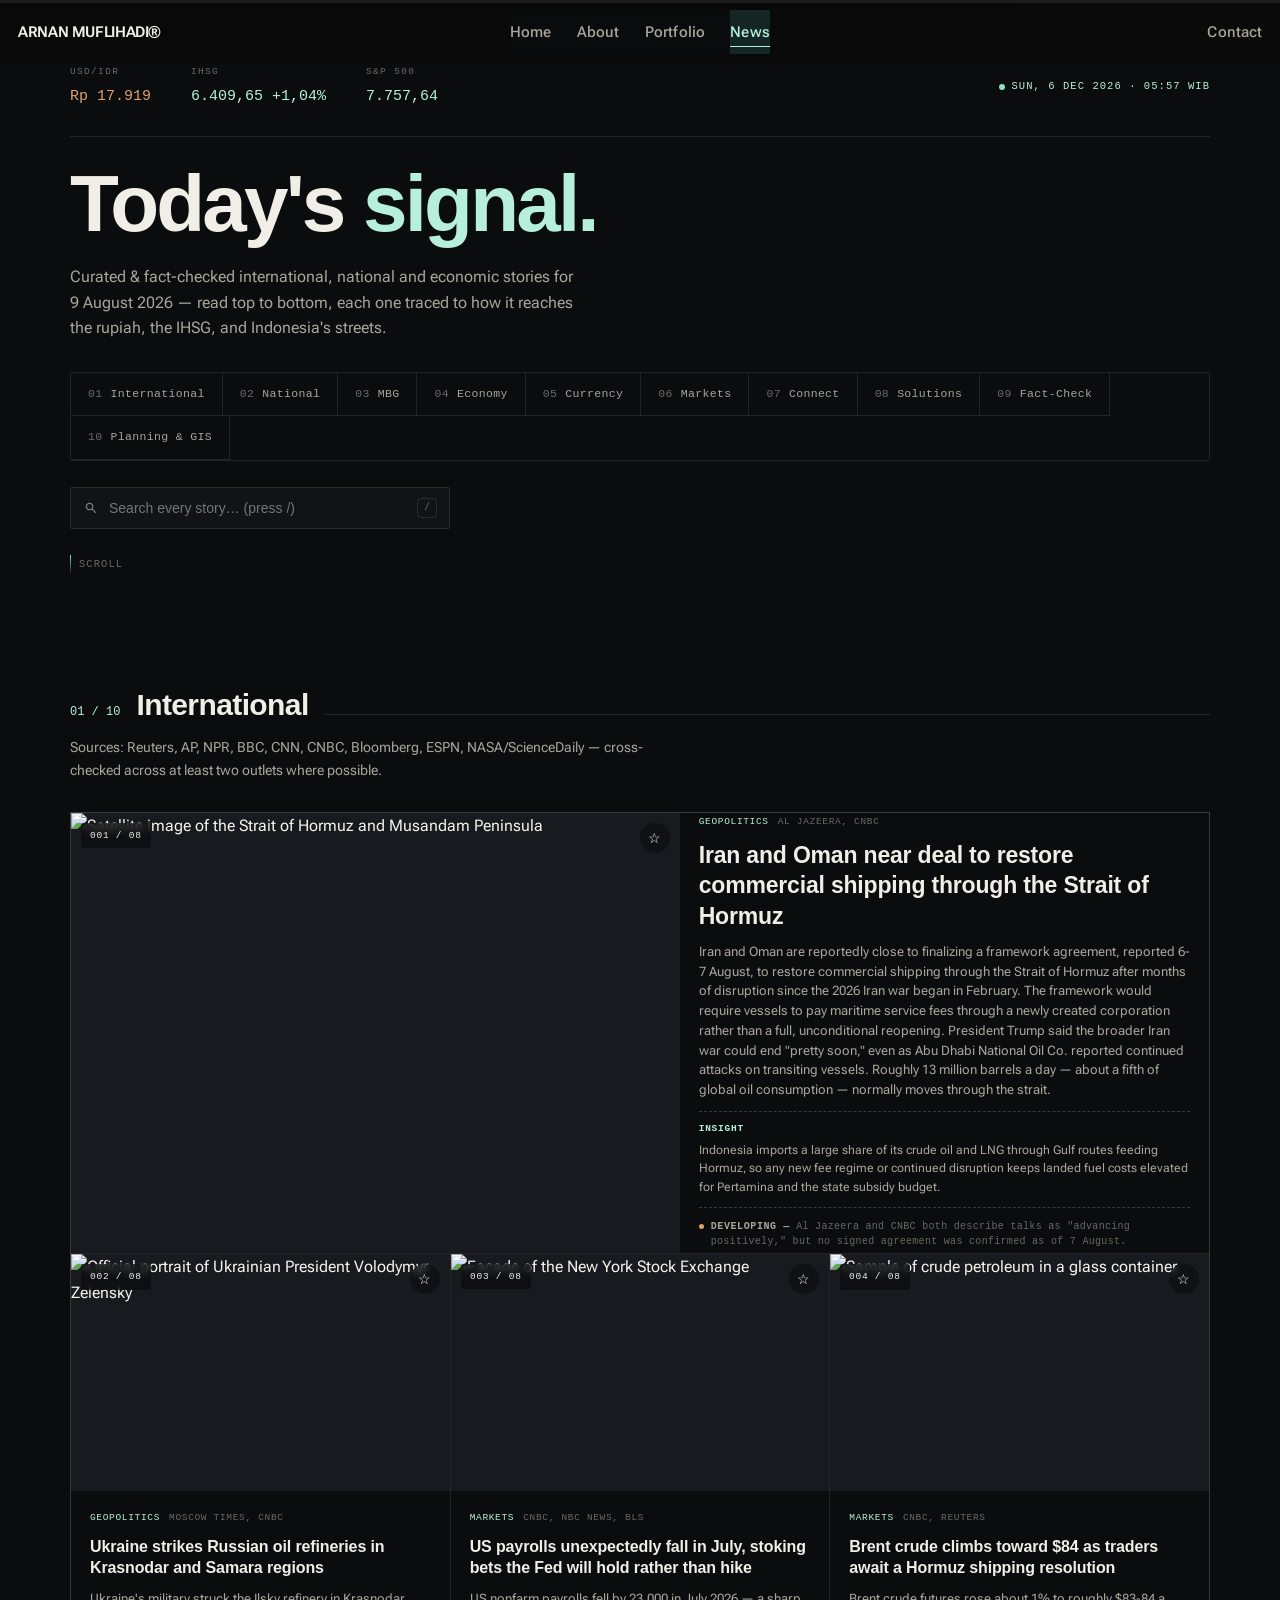
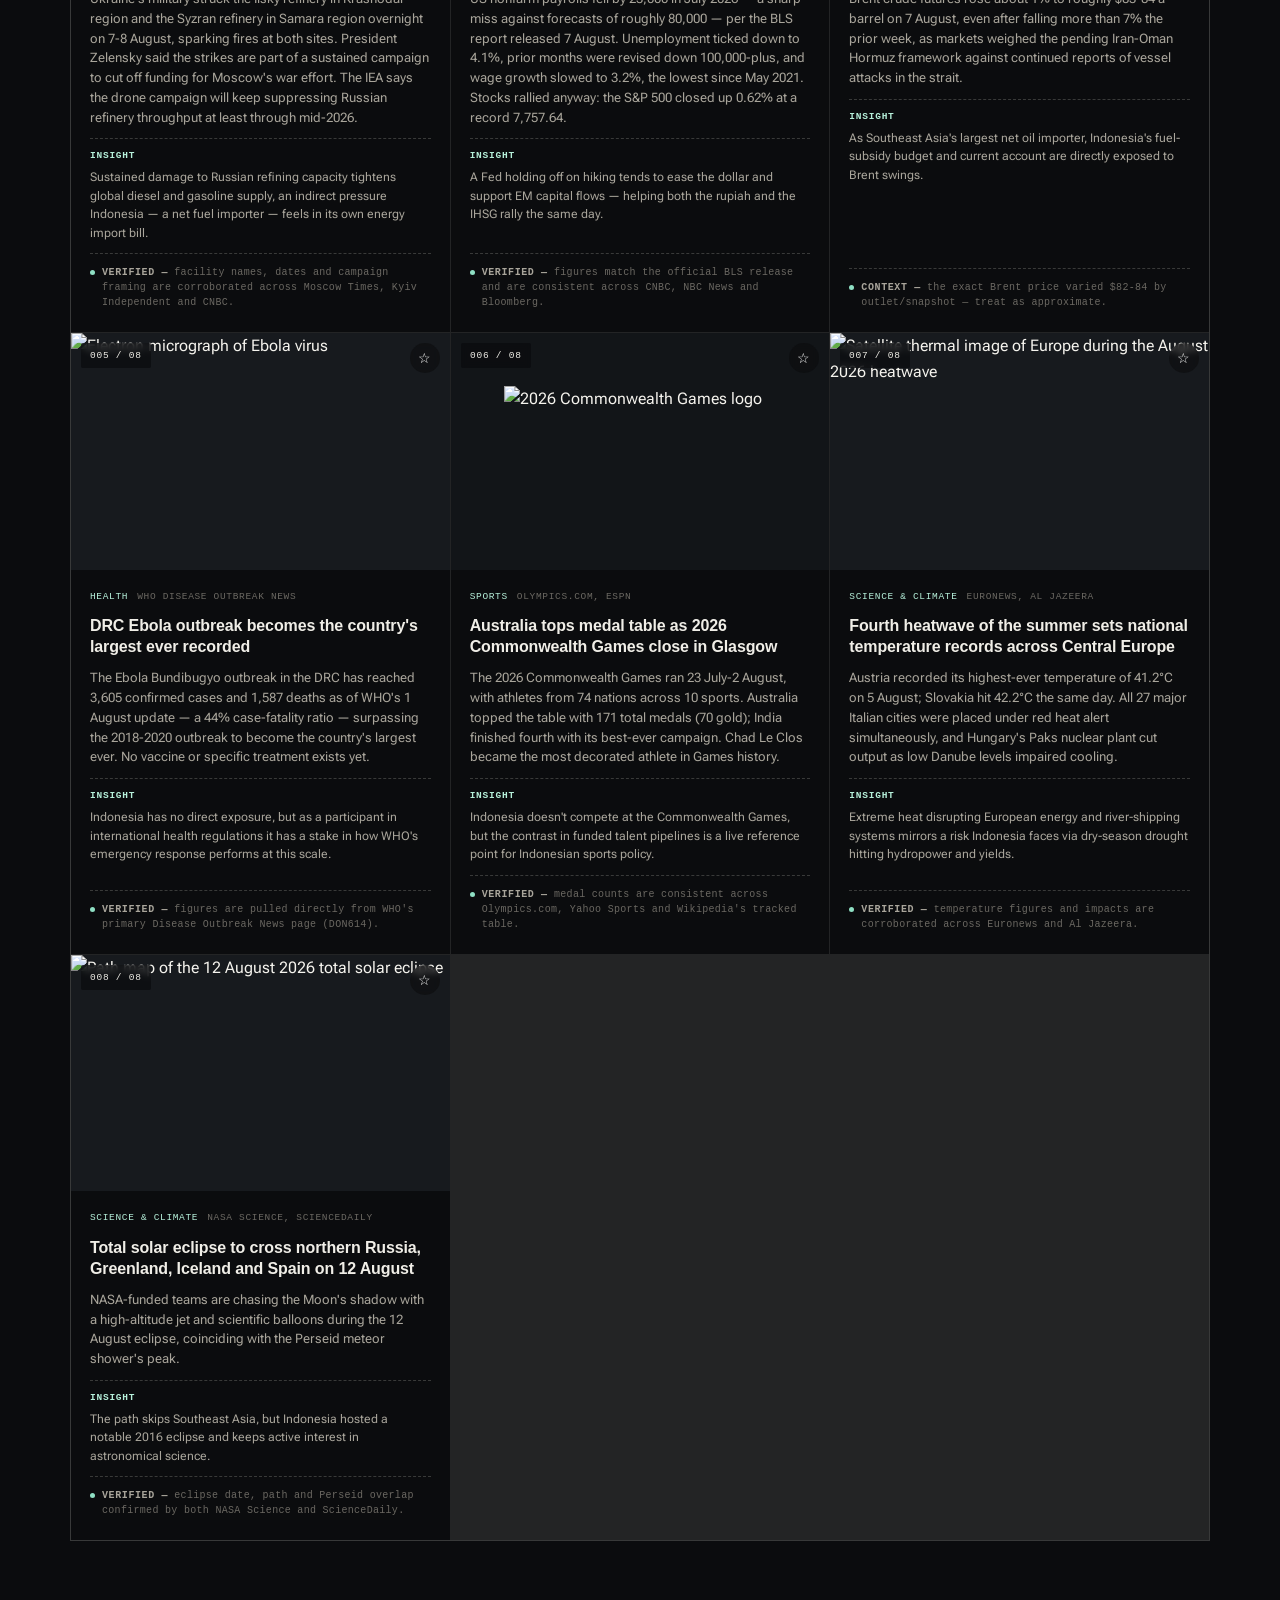
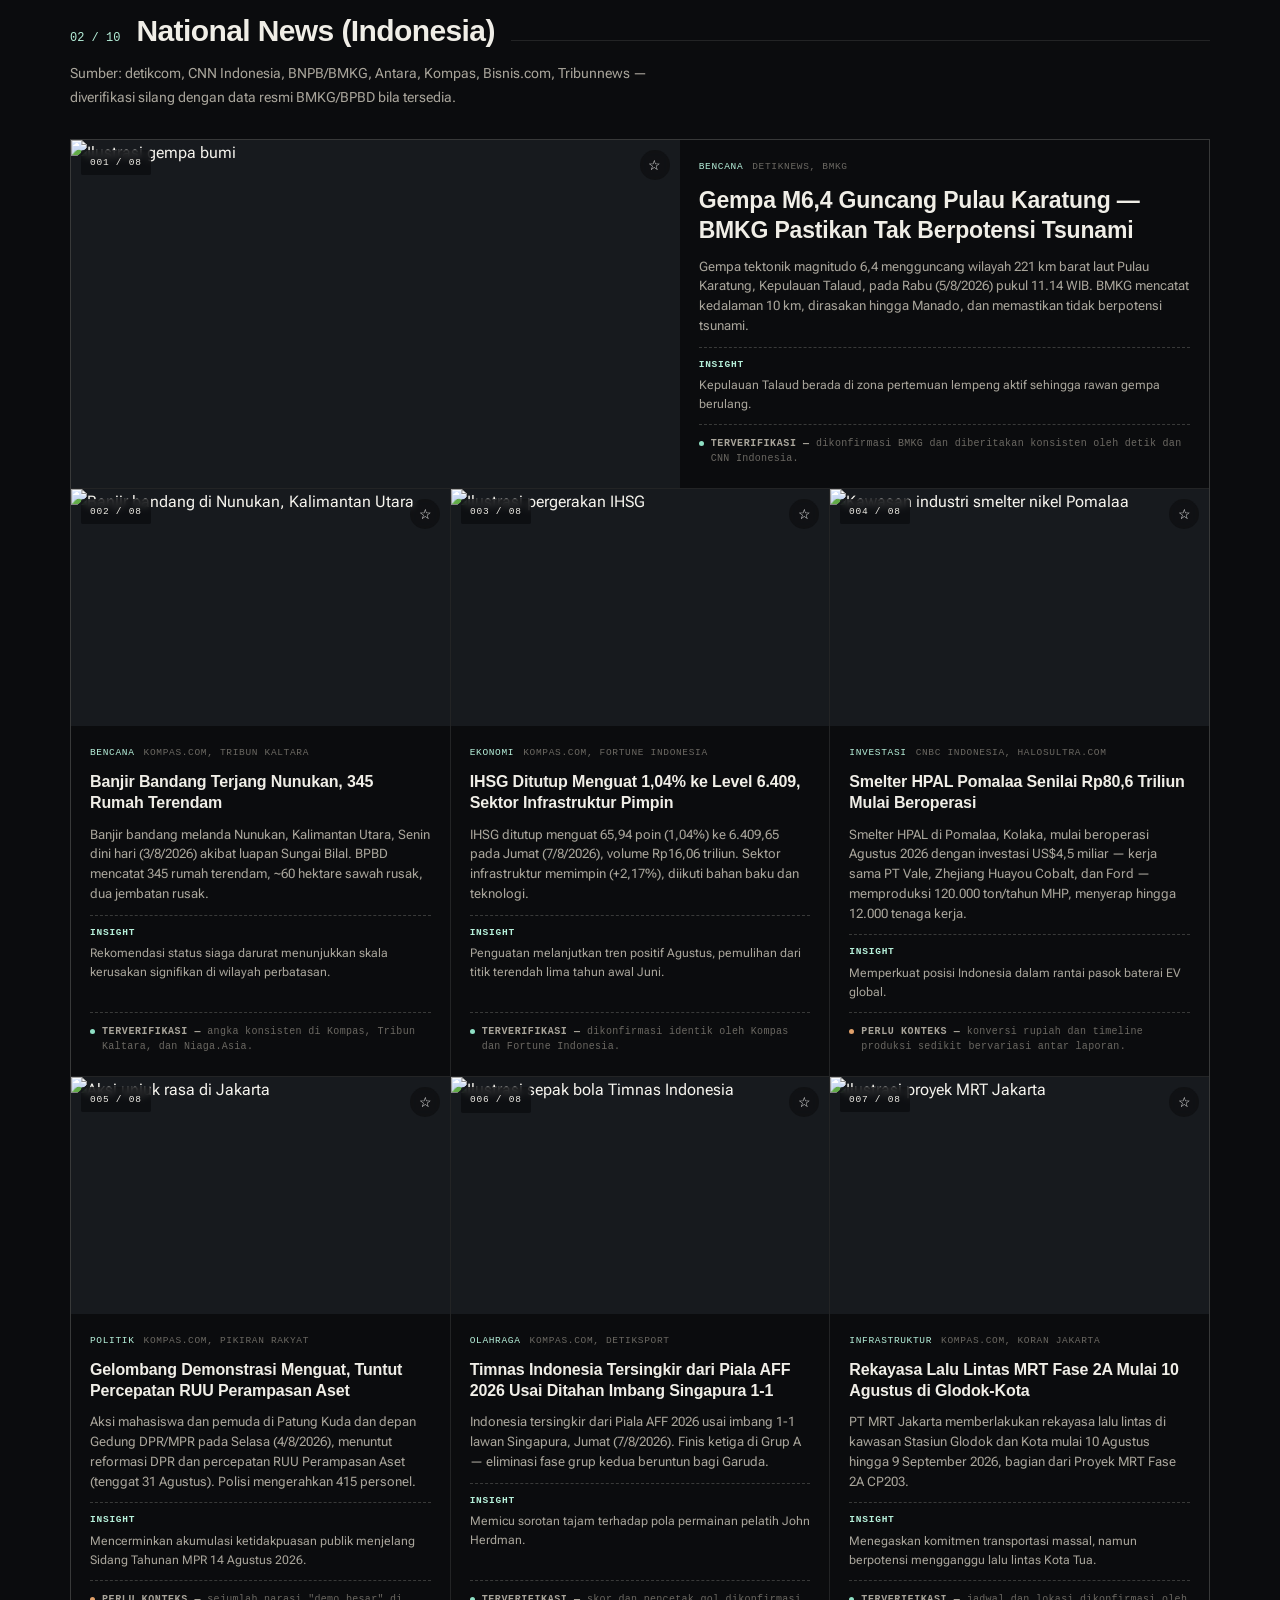
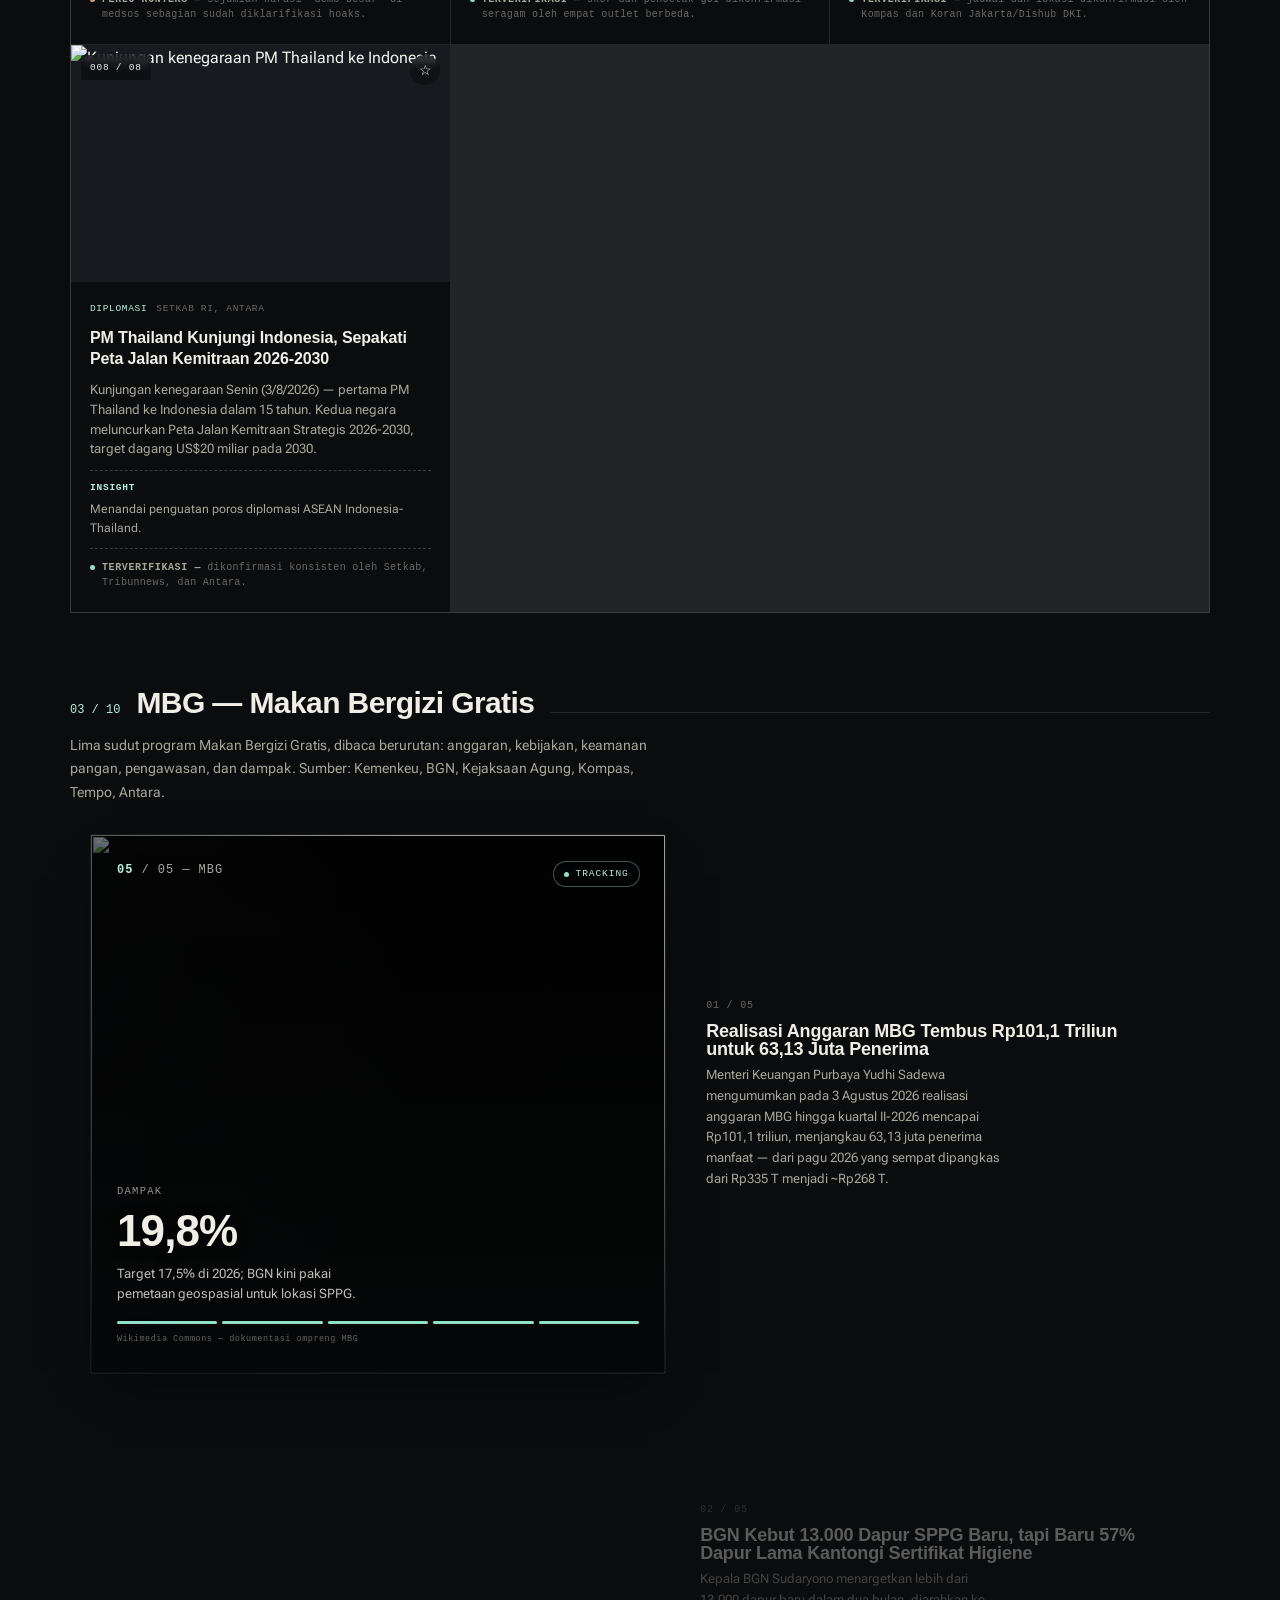
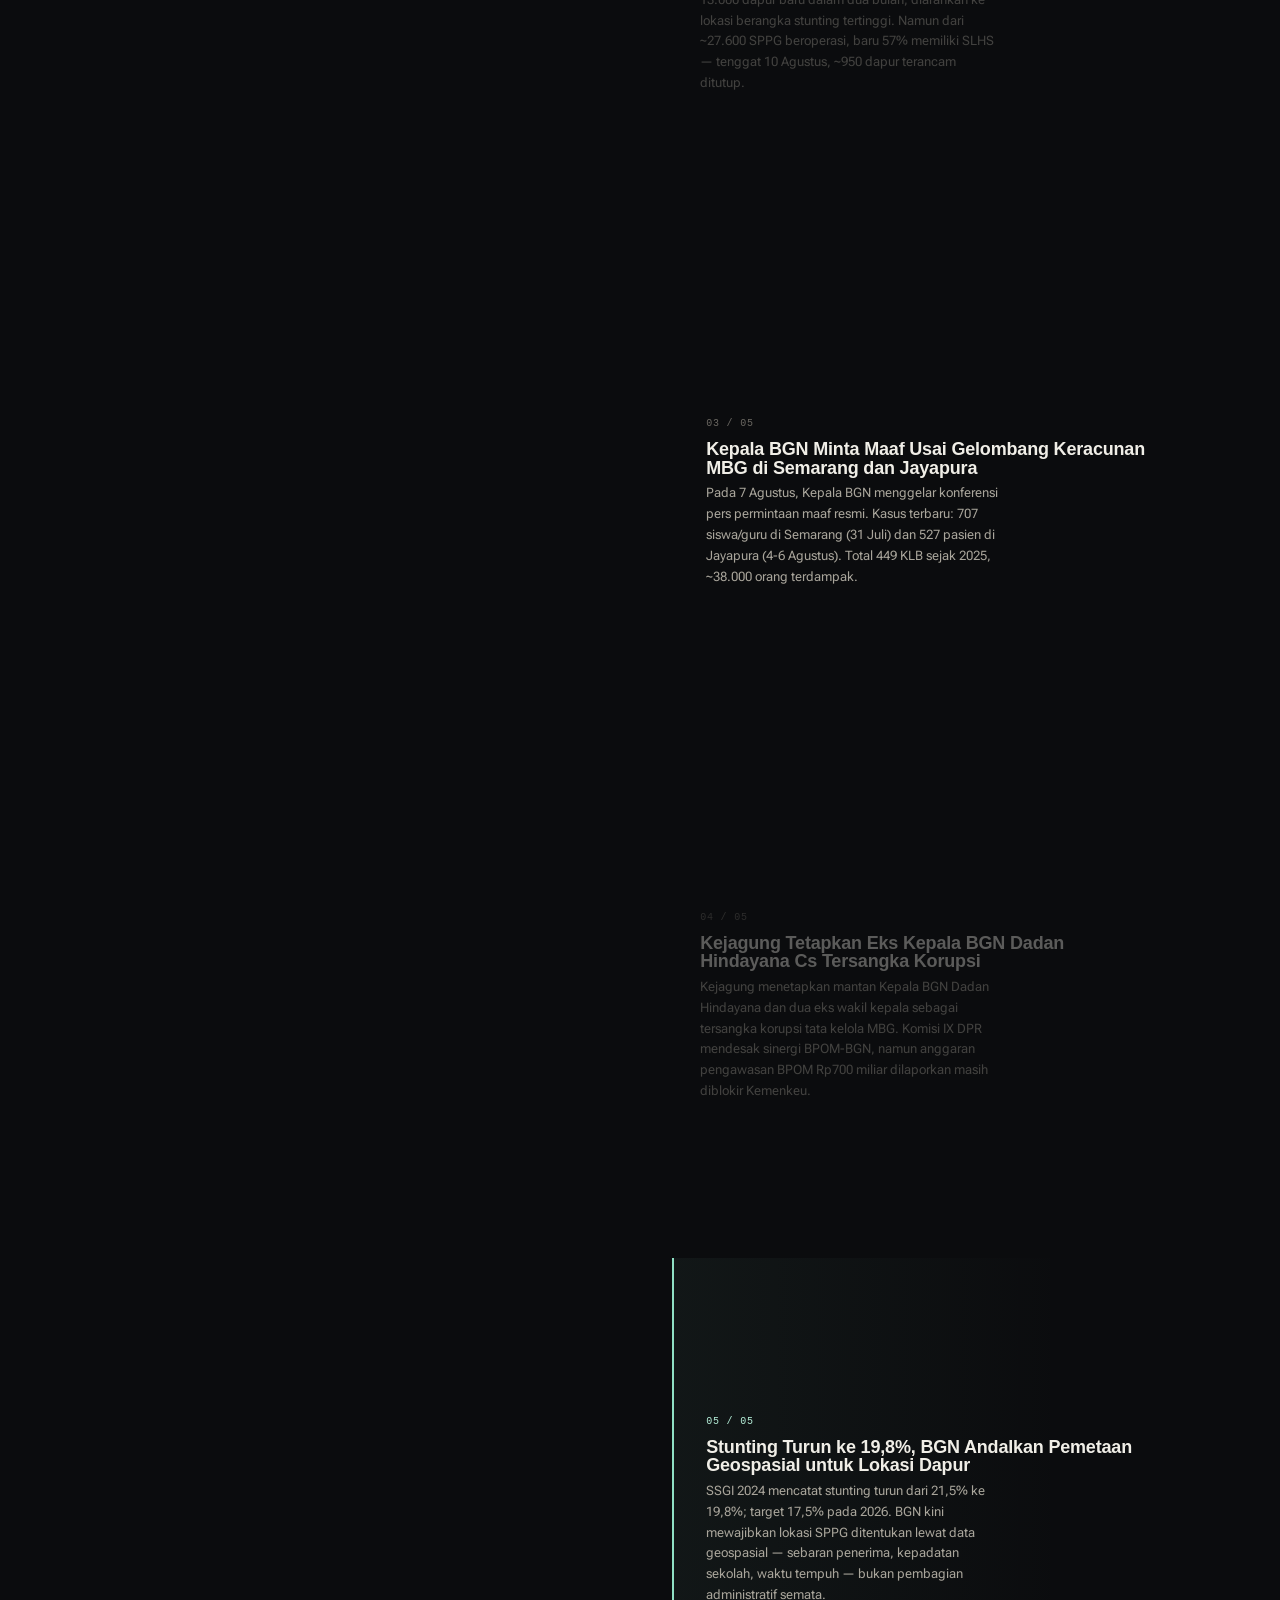
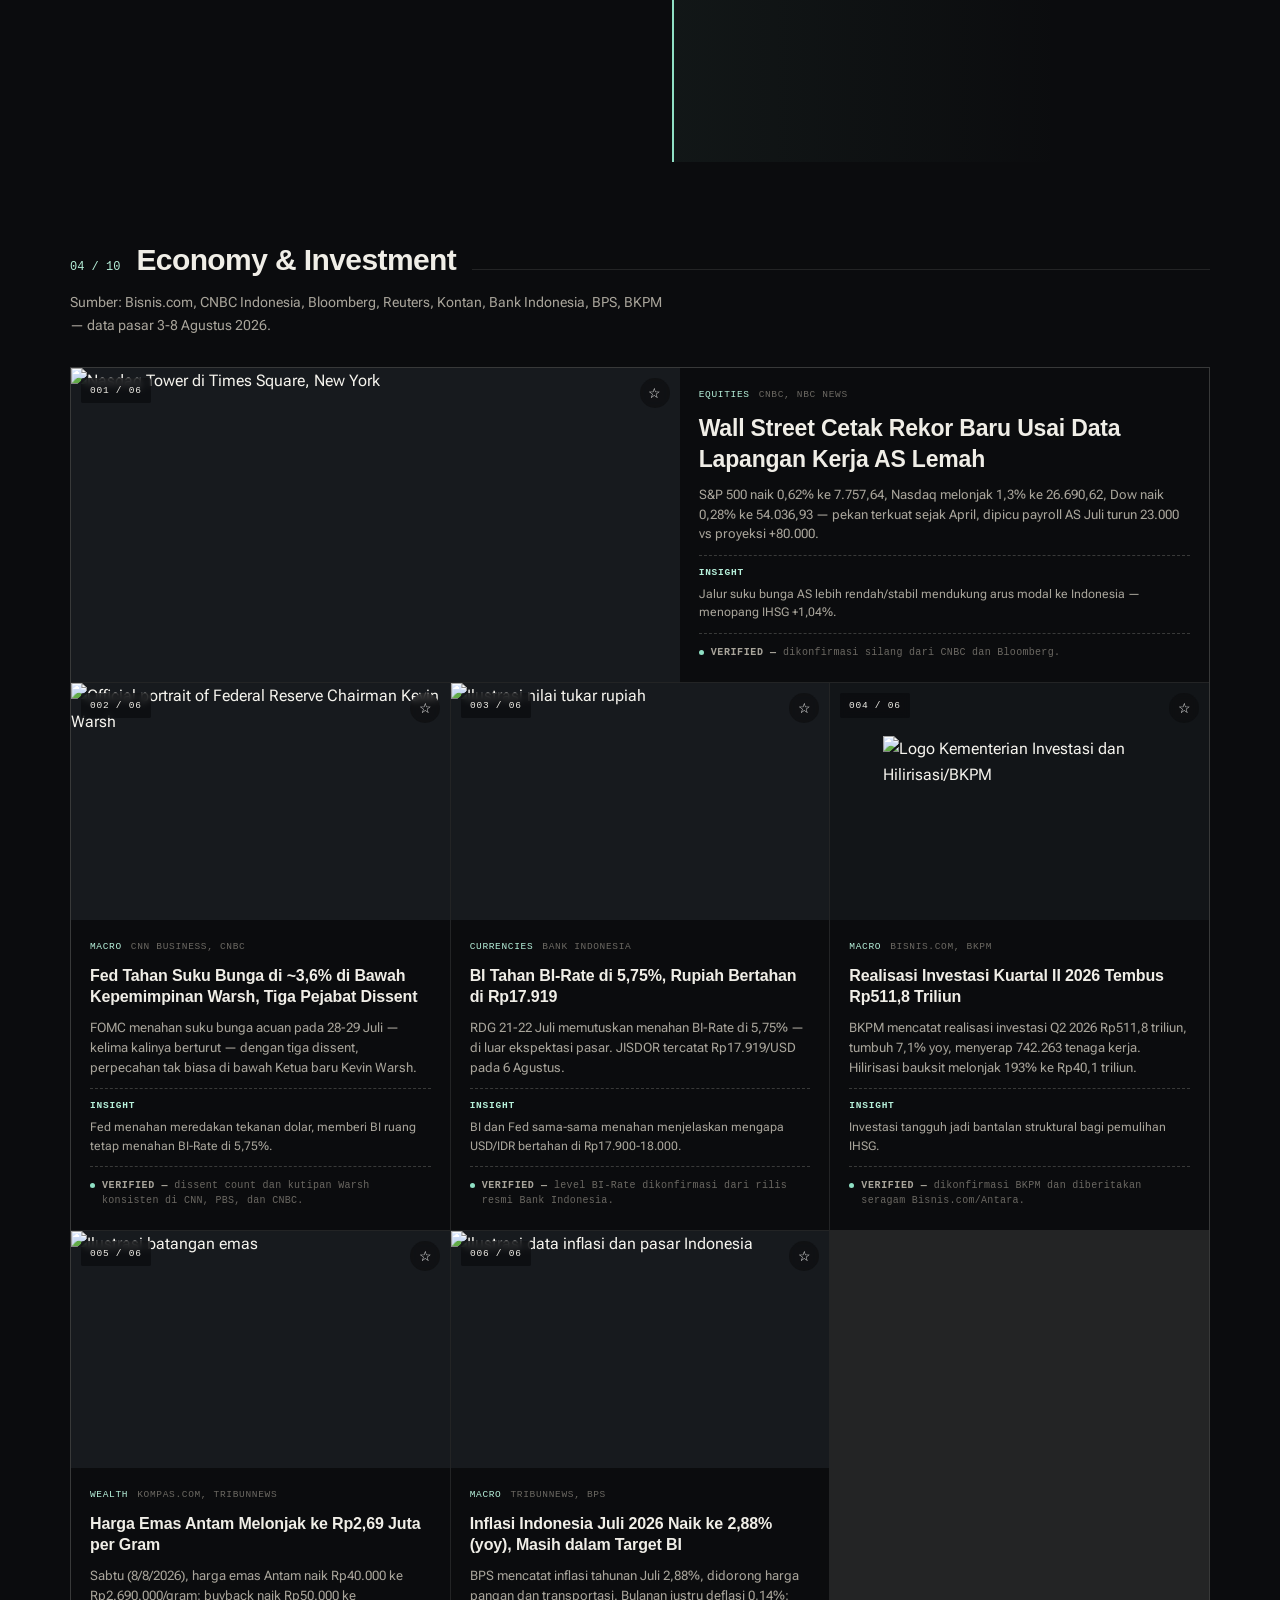
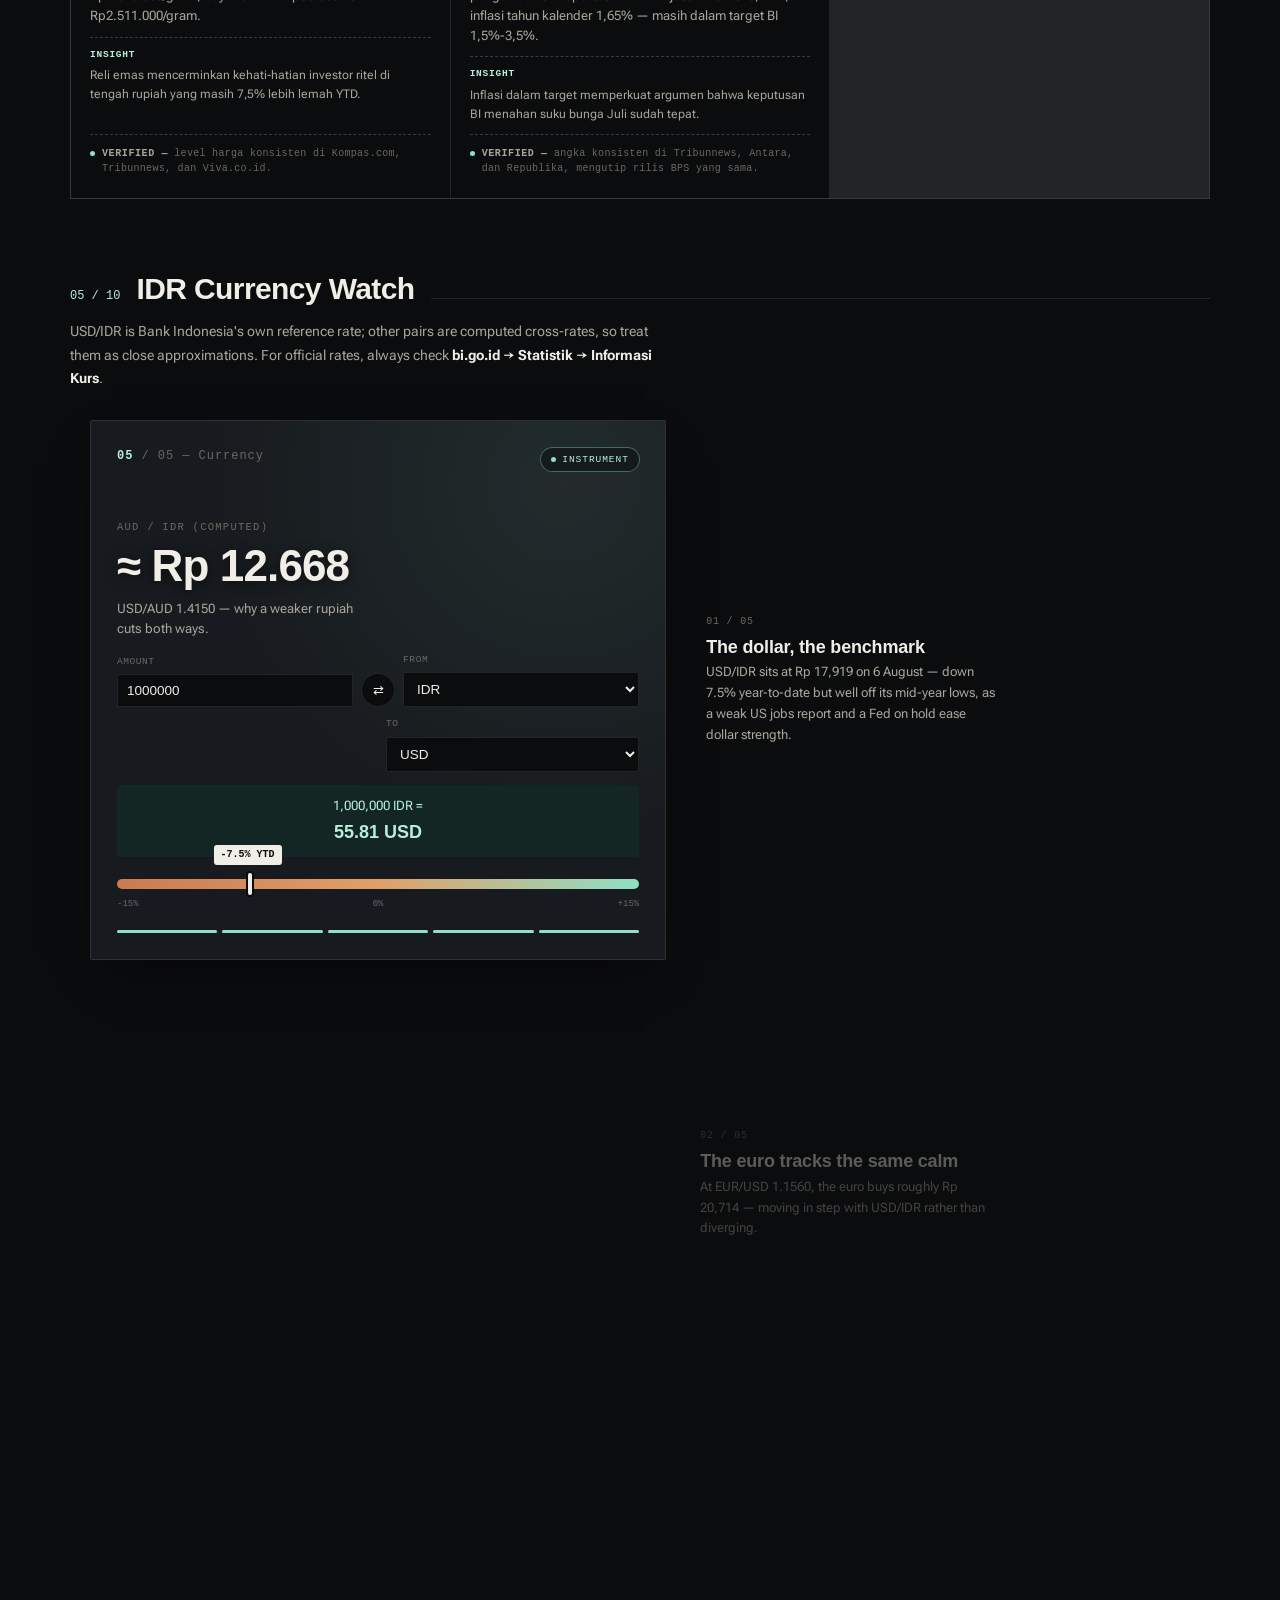
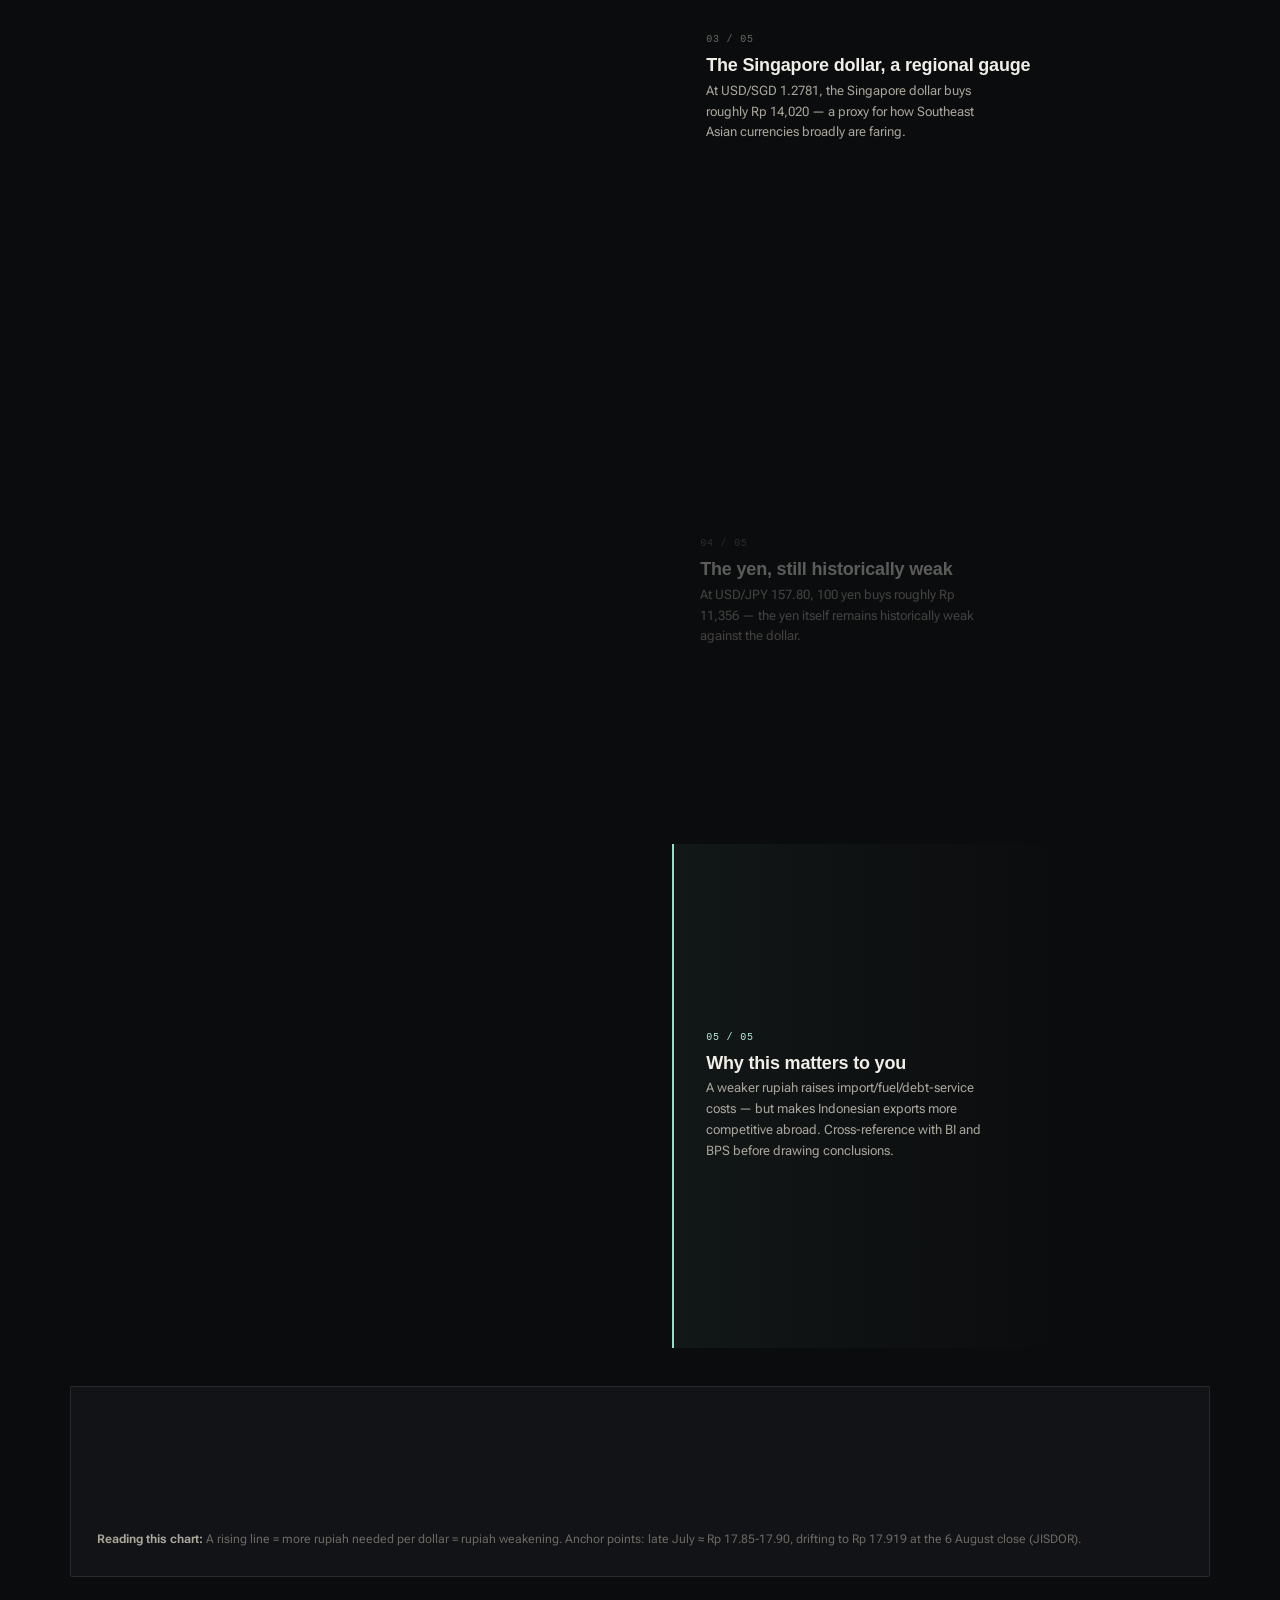
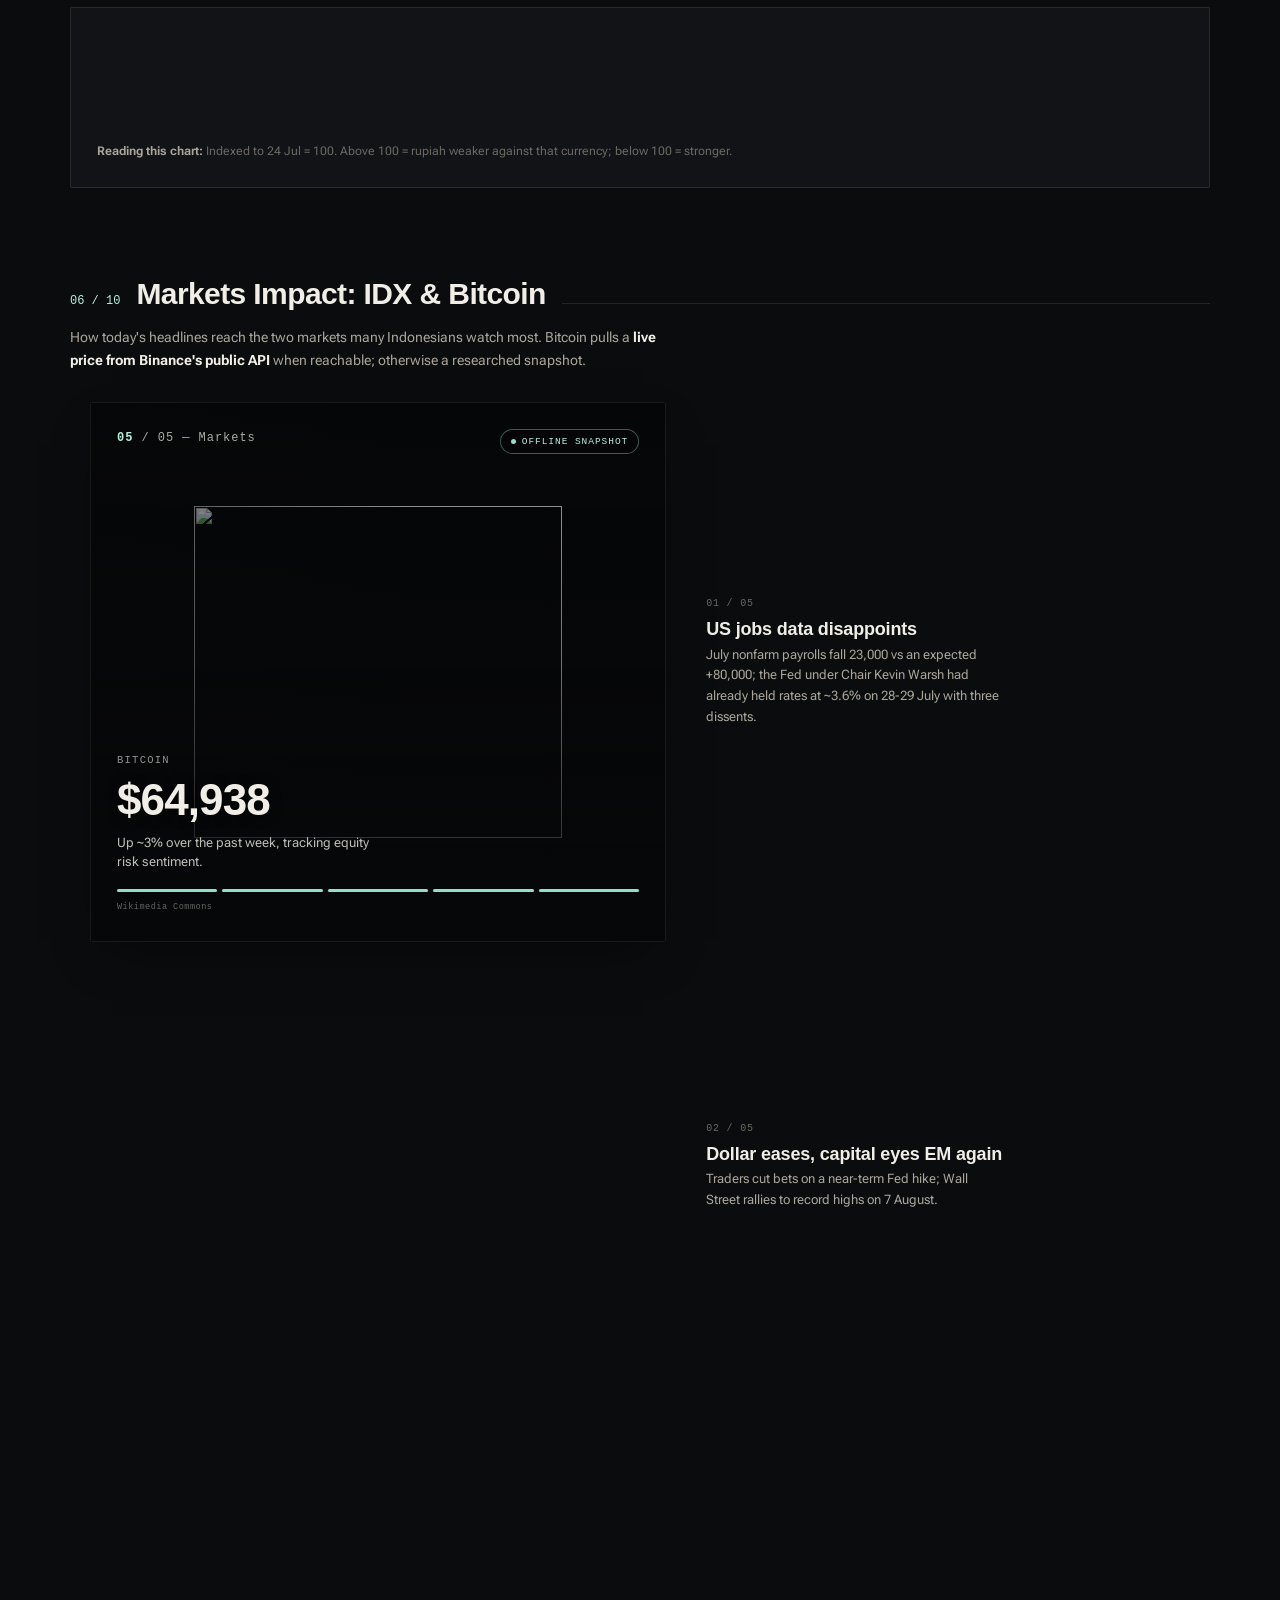
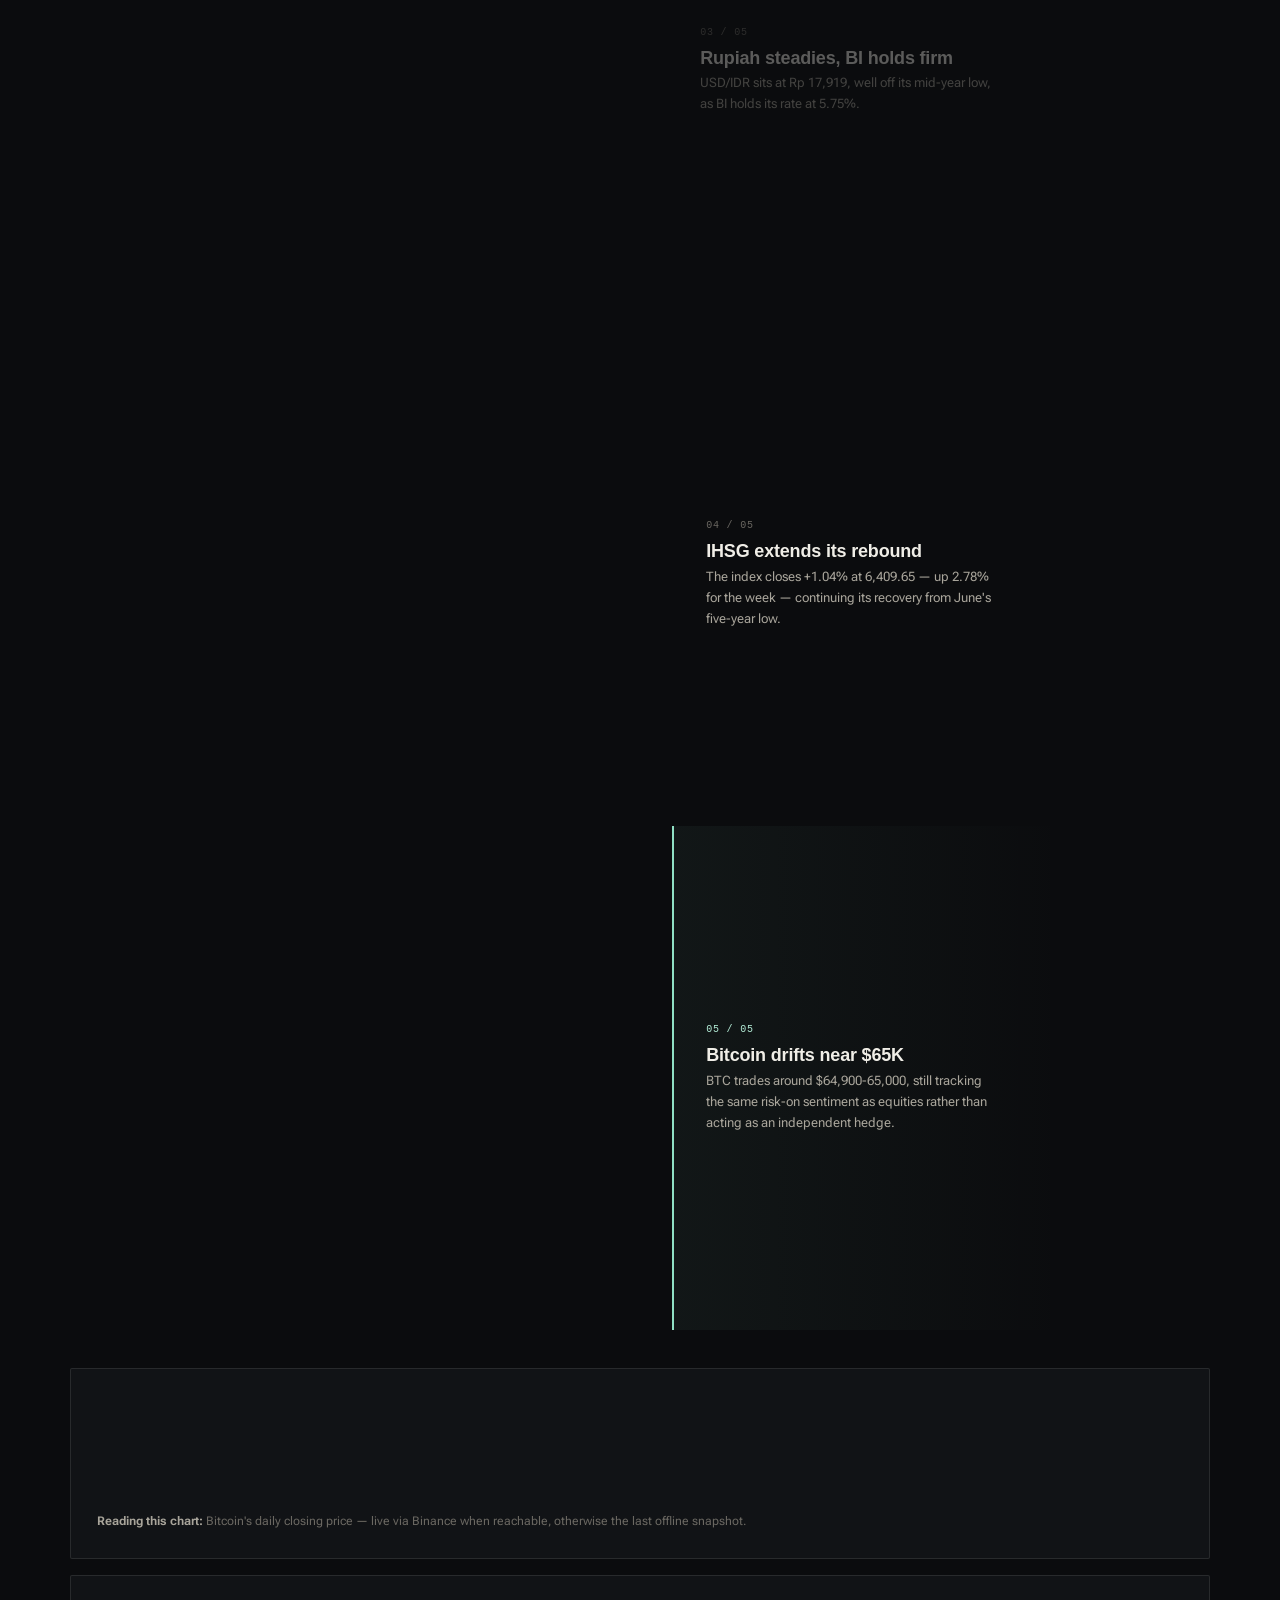
==== commit a49dc030: "Redesign News as an Inversa-inspired instrument panel Rebuilds news.html around a dark, cinematic "m" ====
--- a/news.html
+++ b/news.html
@@ -1,5 +1,5 @@
 <!DOCTYPE html>
-<html lang="en" data-theme="light">
+<html lang="en" data-theme="dark">
 <head>
 <meta charset="UTF-8">
 <meta name="viewport" content="width=device-width, initial-scale=1.0">
@@ -10,7 +10,7 @@
 <link href="https://fonts.googleapis.com/css2?family=Roboto+Flex:opsz,wght@8..144,300..800&family=Roboto+Mono:wght@400;500&family=Material+Symbols+Rounded:opsz,wght,FILL,GRAD@20..48,400,0,0&display=swap" rel="stylesheet">
 <script src="assets/js/theme-init.js?v=1"></script>
 <link rel="stylesheet" href="assets/css/style.css?v=55">
-<link rel="stylesheet" href="assets/css/news.css?v=1">
+<link rel="stylesheet" href="assets/css/news.css?v=2">
 <script src="https://cdn.jsdelivr.net/npm/chart.js"></script>
 <link rel="icon" href="data:image/svg+xml,<svg xmlns='http://www.w3.org/2000/svg' viewBox='0 0 100 100'><rect width='100' height='100' rx='20' fill='%230c0c0d'/><circle cx='50' cy='50' r='16' fill='%23f4f4f3'/></svg>">
 <link rel="icon" type="image/png" sizes="32x32" href="assets/favicon-32.png">
@@ -41,159 +41,153 @@
 </nav>
 
 <!-- ============ HERO ============ -->
-<header class="cs-hero wrap" id="main" tabindex="-1">
-  <a href="index.html" class="back">← Portfolio</a>
-  <span class="label news-kicker" style="grid-area:back;justify-self:end;align-self:start;"><span class="live-dot"></span>Daily Briefing · <span data-live-date>—</span> WIB</span>
-  <h1 class="reveal">The news, mapped to what moves your world.</h1>
-  <p class="lede reveal">Curated &amp; fact-checked international, national and economic stories for 9 August 2026 — read top to bottom, each one traced to how it reaches the rupiah, the IHSG, and Indonesia's streets.</p>
-
-  <dl class="cs-meta news-ticker reveal" aria-label="Today's market snapshot">
-    <div><dt>USD/IDR</dt><dd>Rp 17.919 <i class="up">▲ steadier</i></dd></div>
-    <div><dt>Rupiah YTD</dt><dd>-7.5% <i>off its lows</i></dd></div>
-    <div><dt>S&amp;P 500</dt><dd>7.757,64 <i class="up">▲ record</i></dd></div>
-    <div><dt>IHSG</dt><dd>6.409,65 <i class="up">▲ 1.04%</i></dd></div>
-  </dl>
-</header>
-
-<div class="wrap news-subhero">
-  <div class="news-search reveal">
+<header class="n-hero" id="main" tabindex="-1">
+  <div class="n-hero-hud">
+    <div class="item"><span class="lbl">USD/IDR</span><span class="val warn">Rp 17.919</span></div>
+    <div class="item"><span class="lbl">IHSG</span><span class="val up">6.409,65 +1,04%</span></div>
+    <div class="item"><span class="lbl">S&amp;P 500</span><span class="val up">7.757,64</span></div>
+    <div class="live"><i></i><span data-live-date>—</span></div>
+  </div>
+  <h1>Today's <span>signal.</span></h1>
+  <p class="lede">Curated &amp; fact-checked international, national and economic stories for 9 August 2026 — read top to bottom, each one traced to how it reaches the rupiah, the IHSG, and Indonesia's streets.</p>
+  <nav class="n-hero-index" aria-label="Jump to chapter">
+    <a href="#intl"><b>01</b> International</a>
+    <a href="#national"><b>02</b> National</a>
+    <a href="#mbg"><b>03</b> MBG</a>
+    <a href="#economy"><b>04</b> Economy</a>
+    <a href="#currency"><b>05</b> Currency</a>
+    <a href="#markets"><b>06</b> Markets</a>
+    <a href="#dots"><b>07</b> Connect</a>
+    <a href="#solutions"><b>08</b> Solutions</a>
+    <a href="#factcheck"><b>09</b> Fact-Check</a>
+    <a href="#refs"><b>10</b> Planning &amp; GIS</a>
+  </nav>
+  <div class="n-search">
     <span class="ms ic" aria-hidden="true">search</span>
     <input id="newsSearch" type="search" placeholder="Search every story… (press /)" autocomplete="off">
     <span class="hint">/</span>
   </div>
-
-  <nav class="news-chapters reveal" aria-label="Jump to chapter">
-    <a href="#intl">01 International</a>
-    <a href="#national">02 National</a>
-    <a href="#mbg">03 MBG</a>
-    <a href="#economy">04 Economy</a>
-    <a href="#currency">05 Currency</a>
-    <a href="#markets">06 Markets</a>
-    <a href="#dots">07 Connect the Dots</a>
-    <a href="#solutions">08 Solutions</a>
-    <a href="#factcheck">09 Fact-Check</a>
-    <a href="#refs">10 Planning &amp; GIS</a>
-  </nav>
-</div>
-
-<main class="wrap">
+  <div class="n-scrolldown"><i></i>Scroll</div>
+</header>
+
+<main>
 
   <!-- ===== 01 INTERNATIONAL ===== -->
-  <section class="cs-section" id="intl">
-    <div class="cs-section__head reveal"><span class="idx">01 / 10</span><h2>International</h2></div>
-    <p class="news-sublede reveal">Sources: Reuters, AP, NPR, BBC, CNN, CNBC, Bloomberg, ESPN, NASA/ScienceDaily — cross-checked across at least two outlets where possible. Photos are real images from Wikimedia Commons where available, with labelled illustrative placeholders as fallback.</p>
-
-    <div class="news-grid">
-
-      <article class="news-card reveal" data-project="news">
-        <div class="news-card__media">
-          <img src="https://upload.wikimedia.org/wikipedia/commons/1/16/Strait_of_Hormuz_and_Musandam_Peninsula_%28MODIS_2018-12-10%29.jpg" onerror="this.onerror=null;this.src='https://picsum.photos/seed/hormuz-shipping-deal-aug2026/640/380';" alt="Satellite image of the Strait of Hormuz and Musandam Peninsula" loading="lazy">
-          <span class="news-card__credit">Wikimedia Commons (NASA MODIS)</span>
-        </div>
-        <div class="news-card__body">
-          <div class="news-card__tags"><span class="news-cat">Geopolitics</span><span class="news-src">Al Jazeera, CNBC</span></div>
+  <section class="n-sec" id="intl">
+    <div class="n-sec-head"><span class="idx">01 / 10</span><h2>International</h2><span class="rule"></span></div>
+    <p class="n-sec-sub">Sources: Reuters, AP, NPR, BBC, CNN, CNBC, Bloomberg, ESPN, NASA/ScienceDaily — cross-checked across at least two outlets where possible.</p>
+
+    <div class="n-grid">
+
+      <article class="n-card">
+        <div class="n-card-media">
+          <img src="https://upload.wikimedia.org/wikipedia/commons/1/16/Strait_of_Hormuz_and_Musandam_Peninsula_%28MODIS_2018-12-10%29.jpg" alt="Satellite image of the Strait of Hormuz and Musandam Peninsula" loading="lazy">
+          <span class="idx-tag">001 / 08</span>
+        </div>
+        <div class="n-card-body">
+          <div class="n-card-tags"><span class="n-cat">Geopolitics</span><span class="n-src">Al Jazeera, CNBC</span></div>
           <h3>Iran and Oman near deal to restore commercial shipping through the Strait of Hormuz</h3>
           <p class="dek">Iran and Oman are reportedly close to finalizing a framework agreement, reported 6-7 August, to restore commercial shipping through the Strait of Hormuz after months of disruption since the 2026 Iran war began in February. The framework would require vessels to pay maritime service fees through a newly created corporation rather than a full, unconditional reopening. President Trump said the broader Iran war could end "pretty soon," even as Abu Dhabi National Oil Co. reported continued attacks on transiting vessels. Roughly 13 million barrels a day — about a fifth of global oil consumption — normally moves through the strait.</p>
-          <div class="news-insight"><b>Insight</b>Indonesia imports a large share of its crude oil and LNG through Gulf routes feeding Hormuz, so any new fee regime or continued disruption keeps landed fuel costs elevated for Pertamina and the state subsidy budget — a durable reopening would ease one of the biggest tail risks currently priced into global energy markets.</div>
-          <div class="news-fact"><span class="news-badge watch">Developing</span><br><b class="lbl">Fact-check</b>Al Jazeera and CNBC both describe talks as "advancing positively," but no signed agreement was confirmed as of 7 August and terms remain fluid.</div>
-        </div>
-      </article>
-
-      <article class="news-card reveal">
-        <div class="news-card__media">
-          <img src="https://upload.wikimedia.org/wikipedia/commons/thumb/d/d3/Volodymyr_Zelensky_2022_official_portrait_%28cropped%29.jpg/330px-Volodymyr_Zelensky_2022_official_portrait_%28cropped%29.jpg" onerror="this.onerror=null;this.src='https://picsum.photos/seed/ukraine-refinery-strikes-aug2026/640/380';" alt="Official portrait of Ukrainian President Volodymyr Zelensky" loading="lazy">
-          <span class="news-card__credit">Wikimedia Commons</span>
-        </div>
-        <div class="news-card__body">
-          <div class="news-card__tags"><span class="news-cat">Geopolitics</span><span class="news-src">Moscow Times, Kyiv Independent, CNBC</span></div>
+          <div class="n-card-insight"><b>Insight</b>Indonesia imports a large share of its crude oil and LNG through Gulf routes feeding Hormuz, so any new fee regime or continued disruption keeps landed fuel costs elevated for Pertamina and the state subsidy budget.</div>
+          <div class="n-card-fact watch"><i></i><span><b>Developing —</b> Al Jazeera and CNBC both describe talks as "advancing positively," but no signed agreement was confirmed as of 7 August.</span></div>
+        </div>
+      </article>
+
+      <article class="n-card">
+        <div class="n-card-media">
+          <img src="https://upload.wikimedia.org/wikipedia/commons/thumb/d/d3/Volodymyr_Zelensky_2022_official_portrait_%28cropped%29.jpg/330px-Volodymyr_Zelensky_2022_official_portrait_%28cropped%29.jpg" alt="Official portrait of Ukrainian President Volodymyr Zelensky" loading="lazy">
+          <span class="idx-tag">002 / 08</span>
+        </div>
+        <div class="n-card-body">
+          <div class="n-card-tags"><span class="n-cat">Geopolitics</span><span class="n-src">Moscow Times, CNBC</span></div>
           <h3>Ukraine strikes Russian oil refineries in Krasnodar and Samara regions</h3>
-          <p class="dek">Ukraine's military struck the Ilsky refinery in Krasnodar region and the Syzran refinery in Samara region overnight on 7-8 August, sparking fires at both sites. President Zelensky said the strikes are part of a sustained campaign to cut off funding for Moscow's war effort. The IEA says the drone campaign will keep suppressing Russian refinery throughput at least through mid-2026, deepening Russia's domestic fuel crisis.</p>
-          <div class="news-insight"><b>Insight</b>Sustained damage to Russian refining capacity tightens global diesel and gasoline supply, an indirect pressure Indonesia — a net fuel importer — feels in its own energy import bill.</div>
-          <div class="news-fact"><span class="news-badge verified">Verified</span><br><b class="lbl">Fact-check</b>Facility names, dates and campaign framing are corroborated across Moscow Times, Kyiv Independent and CNBC.</div>
-        </div>
-      </article>
-
-      <article class="news-card reveal">
-        <div class="news-card__media">
-          <img src="https://upload.wikimedia.org/wikipedia/commons/thumb/7/78/New_York_Stock_Exchange_Facade_2015.jpg/330px-New_York_Stock_Exchange_Facade_2015.jpg" onerror="this.onerror=null;this.src='https://picsum.photos/seed/us-payrolls-fall-jul2026/640/380';" alt="Facade of the New York Stock Exchange" loading="lazy">
-          <span class="news-card__credit">Wikimedia Commons</span>
-        </div>
-        <div class="news-card__body">
-          <div class="news-card__tags"><span class="news-cat">Markets</span><span class="news-src">CNBC, NBC News, BLS</span></div>
+          <p class="dek">Ukraine's military struck the Ilsky refinery in Krasnodar region and the Syzran refinery in Samara region overnight on 7-8 August, sparking fires at both sites. President Zelensky said the strikes are part of a sustained campaign to cut off funding for Moscow's war effort. The IEA says the drone campaign will keep suppressing Russian refinery throughput at least through mid-2026.</p>
+          <div class="n-card-insight"><b>Insight</b>Sustained damage to Russian refining capacity tightens global diesel and gasoline supply, an indirect pressure Indonesia — a net fuel importer — feels in its own energy import bill.</div>
+          <div class="n-card-fact"><i></i><span><b>Verified —</b> facility names, dates and campaign framing are corroborated across Moscow Times, Kyiv Independent and CNBC.</span></div>
+        </div>
+      </article>
+
+      <article class="n-card">
+        <div class="n-card-media">
+          <img src="https://upload.wikimedia.org/wikipedia/commons/thumb/7/78/New_York_Stock_Exchange_Facade_2015.jpg/330px-New_York_Stock_Exchange_Facade_2015.jpg" alt="Facade of the New York Stock Exchange" loading="lazy">
+          <span class="idx-tag">003 / 08</span>
+        </div>
+        <div class="n-card-body">
+          <div class="n-card-tags"><span class="n-cat">Markets</span><span class="n-src">CNBC, NBC News, BLS</span></div>
           <h3>US payrolls unexpectedly fall in July, stoking bets the Fed will hold rather than hike</h3>
-          <p class="dek">US nonfarm payrolls fell by 23,000 in July 2026 — a sharp miss against forecasts of roughly 80,000 — per the BLS report released 7 August. Unemployment ticked down to 4.1%, prior months were revised down 100,000-plus, and wage growth slowed to 3.2%, the lowest since May 2021. Stocks rallied anyway: the S&amp;P 500 closed up 0.62% at a record 7,757.64 and the Nasdaq climbed 1.3% to 26,690.62.</p>
-          <div class="news-insight"><b>Insight</b>A Fed holding off on hiking tends to ease the dollar and support EM capital flows — a dynamic that helped both the rupiah hold near Rp17,919 and the IHSG rally 1.04% the same day.</div>
-          <div class="news-fact"><span class="news-badge verified">Verified</span><br><b class="lbl">Fact-check</b>Figures match the official BLS release and are consistent across CNBC, NBC News and Bloomberg.</div>
-        </div>
-      </article>
-
-      <article class="news-card reveal">
-        <div class="news-card__media">
-          <img src="https://upload.wikimedia.org/wikipedia/commons/c/c2/Petroleum_sample.jpg" onerror="this.onerror=null;this.src='https://picsum.photos/seed/brent-crude-84-aug2026/640/380';" alt="Sample of crude petroleum in a glass container" loading="lazy">
-          <span class="news-card__credit">Wikimedia Commons</span>
-        </div>
-        <div class="news-card__body">
-          <div class="news-card__tags"><span class="news-cat">Markets</span><span class="news-src">CNBC, Reuters</span></div>
+          <p class="dek">US nonfarm payrolls fell by 23,000 in July 2026 — a sharp miss against forecasts of roughly 80,000 — per the BLS report released 7 August. Unemployment ticked down to 4.1%, prior months were revised down 100,000-plus, and wage growth slowed to 3.2%, the lowest since May 2021. Stocks rallied anyway: the S&amp;P 500 closed up 0.62% at a record 7,757.64.</p>
+          <div class="n-card-insight"><b>Insight</b>A Fed holding off on hiking tends to ease the dollar and support EM capital flows — helping both the rupiah and the IHSG rally the same day.</div>
+          <div class="n-card-fact"><i></i><span><b>Verified —</b> figures match the official BLS release and are consistent across CNBC, NBC News and Bloomberg.</span></div>
+        </div>
+      </article>
+
+      <article class="n-card">
+        <div class="n-card-media">
+          <img src="https://upload.wikimedia.org/wikipedia/commons/c/c2/Petroleum_sample.jpg" alt="Sample of crude petroleum in a glass container" loading="lazy">
+          <span class="idx-tag">004 / 08</span>
+        </div>
+        <div class="n-card-body">
+          <div class="n-card-tags"><span class="n-cat">Markets</span><span class="n-src">CNBC, Reuters</span></div>
           <h3>Brent crude climbs toward $84 as traders await a Hormuz shipping resolution</h3>
           <p class="dek">Brent crude futures rose about 1% to roughly $83-84 a barrel on 7 August, even after falling more than 7% the prior week, as markets weighed the pending Iran-Oman Hormuz framework against continued reports of vessel attacks in the strait.</p>
-          <div class="news-insight"><b>Insight</b>As Southeast Asia's largest net oil importer, Indonesia's fuel-subsidy budget and current account are directly exposed to Brent swings.</div>
-          <div class="news-fact"><span class="news-badge context">Context</span><br><b class="lbl">Fact-check</b>The exact Brent price varied $82-84 by outlet/snapshot — treat as approximate, not a single settled print.</div>
-        </div>
-      </article>
-
-      <article class="news-card reveal">
-        <div class="news-card__media">
-          <img src="https://upload.wikimedia.org/wikipedia/commons/thumb/a/ab/7042_lores-Ebola-Zaire-CDC_Photo.jpg/330px-7042_lores-Ebola-Zaire-CDC_Photo.jpg" onerror="this.onerror=null;this.src='https://picsum.photos/seed/ebola-drc-largest-outbreak/640/380';" alt="Electron micrograph of Ebola virus" loading="lazy">
-          <span class="news-card__credit">CDC / Wikimedia Commons</span>
-        </div>
-        <div class="news-card__body">
-          <div class="news-card__tags"><span class="news-cat">Health</span><span class="news-src">WHO Disease Outbreak News</span></div>
+          <div class="n-card-insight"><b>Insight</b>As Southeast Asia's largest net oil importer, Indonesia's fuel-subsidy budget and current account are directly exposed to Brent swings.</div>
+          <div class="n-card-fact"><i></i><span><b>Context —</b> the exact Brent price varied $82-84 by outlet/snapshot — treat as approximate.</span></div>
+        </div>
+      </article>
+
+      <article class="n-card">
+        <div class="n-card-media">
+          <img src="https://upload.wikimedia.org/wikipedia/commons/thumb/a/ab/7042_lores-Ebola-Zaire-CDC_Photo.jpg/330px-7042_lores-Ebola-Zaire-CDC_Photo.jpg" alt="Electron micrograph of Ebola virus" loading="lazy">
+          <span class="idx-tag">005 / 08</span>
+        </div>
+        <div class="n-card-body">
+          <div class="n-card-tags"><span class="n-cat">Health</span><span class="n-src">WHO Disease Outbreak News</span></div>
           <h3>DRC Ebola outbreak becomes the country's largest ever recorded</h3>
-          <p class="dek">The Ebola Bundibugyo outbreak in the DRC has reached 3,605 confirmed cases and 1,587 deaths as of WHO's 1 August update — a 44% case-fatality ratio — surpassing the 2018-2020 outbreak to become the country's largest ever. No vaccine or specific treatment exists yet. A WHO Emergency Committee meets 18 August.</p>
-          <div class="news-insight"><b>Insight</b>Indonesia has no direct exposure, but as a participant in international health regulations it has a stake in how WHO's emergency response performs at this scale.</div>
-          <div class="news-fact"><span class="news-badge verified">Verified</span><br><b class="lbl">Fact-check</b>Figures are pulled directly from WHO's primary Disease Outbreak News page (DON614).</div>
-        </div>
-      </article>
-
-      <article class="news-card reveal">
-        <div class="news-card__media">
-          <img src="https://upload.wikimedia.org/wikipedia/en/thumb/5/57/2026_Commonwealth_Games_logo.svg/330px-2026_Commonwealth_Games_logo.svg.png" style="object-fit:contain;background:var(--surface-2);padding:16px;" onerror="this.onerror=null;this.src='https://picsum.photos/seed/commonwealth-games-2026-glasgow/640/380';" alt="2026 Commonwealth Games logo" loading="lazy">
-          <span class="news-card__credit">Wikimedia Commons</span>
-        </div>
-        <div class="news-card__body">
-          <div class="news-card__tags"><span class="news-cat">Sports</span><span class="news-src">Olympics.com, ESPN</span></div>
+          <p class="dek">The Ebola Bundibugyo outbreak in the DRC has reached 3,605 confirmed cases and 1,587 deaths as of WHO's 1 August update — a 44% case-fatality ratio — surpassing the 2018-2020 outbreak to become the country's largest ever. No vaccine or specific treatment exists yet.</p>
+          <div class="n-card-insight"><b>Insight</b>Indonesia has no direct exposure, but as a participant in international health regulations it has a stake in how WHO's emergency response performs at this scale.</div>
+          <div class="n-card-fact"><i></i><span><b>Verified —</b> figures are pulled directly from WHO's primary Disease Outbreak News page (DON614).</span></div>
+        </div>
+      </article>
+
+      <article class="n-card">
+        <div class="n-card-media">
+          <img src="https://upload.wikimedia.org/wikipedia/en/thumb/5/57/2026_Commonwealth_Games_logo.svg/330px-2026_Commonwealth_Games_logo.svg.png" style="object-fit:contain;background:var(--n-surface-2);padding:14%;" alt="2026 Commonwealth Games logo" loading="lazy">
+          <span class="idx-tag">006 / 08</span>
+        </div>
+        <div class="n-card-body">
+          <div class="n-card-tags"><span class="n-cat">Sports</span><span class="n-src">Olympics.com, ESPN</span></div>
           <h3>Australia tops medal table as 2026 Commonwealth Games close in Glasgow</h3>
-          <p class="dek">The 2026 Commonwealth Games ran 23 July-2 August, with athletes from 74 nations across 10 sports. Australia topped the table with 171 total medals (70 gold); India finished fourth with its best-ever campaign. Chad Le Clos became the most decorated athlete in Games history, reaching 21 total medals.</p>
-          <div class="news-insight"><b>Insight</b>Indonesia doesn't compete at the Commonwealth Games, but the contrast in funded talent pipelines is a live reference point for Indonesian sports policy.</div>
-          <div class="news-fact"><span class="news-badge verified">Verified</span><br><b class="lbl">Fact-check</b>Medal counts are consistent across Olympics.com, Yahoo Sports and Wikipedia's tracked table.</div>
-        </div>
-      </article>
-
-      <article class="news-card reveal">
-        <div class="news-card__media">
-          <img src="https://upload.wikimedia.org/wikipedia/commons/0/01/Hot_surfaces_during_Europe%27s_heatwave_%27seen%27_by_Sentinel-3_ESA522397.jpg" onerror="this.onerror=null;this.src='https://picsum.photos/seed/europe-heatwave-record-aug2026/640/380';" alt="Satellite thermal image of Europe during the August 2026 heatwave" loading="lazy">
-          <span class="news-card__credit">Wikimedia Commons (ESA)</span>
-        </div>
-        <div class="news-card__body">
-          <div class="news-card__tags"><span class="news-cat">Science &amp; Climate</span><span class="news-src">Euronews, Al Jazeera</span></div>
+          <p class="dek">The 2026 Commonwealth Games ran 23 July-2 August, with athletes from 74 nations across 10 sports. Australia topped the table with 171 total medals (70 gold); India finished fourth with its best-ever campaign. Chad Le Clos became the most decorated athlete in Games history.</p>
+          <div class="n-card-insight"><b>Insight</b>Indonesia doesn't compete at the Commonwealth Games, but the contrast in funded talent pipelines is a live reference point for Indonesian sports policy.</div>
+          <div class="n-card-fact"><i></i><span><b>Verified —</b> medal counts are consistent across Olympics.com, Yahoo Sports and Wikipedia's tracked table.</span></div>
+        </div>
+      </article>
+
+      <article class="n-card">
+        <div class="n-card-media">
+          <img src="https://upload.wikimedia.org/wikipedia/commons/0/01/Hot_surfaces_during_Europe%27s_heatwave_%27seen%27_by_Sentinel-3_ESA522397.jpg" alt="Satellite thermal image of Europe during the August 2026 heatwave" loading="lazy">
+          <span class="idx-tag">007 / 08</span>
+        </div>
+        <div class="n-card-body">
+          <div class="n-card-tags"><span class="n-cat">Science &amp; Climate</span><span class="n-src">Euronews, Al Jazeera</span></div>
           <h3>Fourth heatwave of the summer sets national temperature records across Central Europe</h3>
           <p class="dek">Austria recorded its highest-ever temperature of 41.2°C on 5 August; Slovakia hit 42.2°C the same day. All 27 major Italian cities were placed under red heat alert simultaneously, and Hungary's Paks nuclear plant cut output as low Danube levels impaired cooling.</p>
-          <div class="news-insight"><b>Insight</b>Extreme heat disrupting European energy and river-shipping systems mirrors a risk Indonesia faces via dry-season drought hitting hydropower and yields.</div>
-          <div class="news-fact"><span class="news-badge verified">Verified</span><br><b class="lbl">Fact-check</b>Temperature figures and impacts are corroborated across Euronews and Al Jazeera.</div>
-        </div>
-      </article>
-
-      <article class="news-card reveal">
-        <div class="news-card__media">
-          <img src="https://upload.wikimedia.org/wikipedia/commons/7/77/SE2026Aug12T.png" onerror="this.onerror=null;this.src='https://picsum.photos/seed/total-solar-eclipse-aug12-2026/640/380';" alt="Path map of the 12 August 2026 total solar eclipse" loading="lazy">
-          <span class="news-card__credit">Wikimedia Commons</span>
-        </div>
-        <div class="news-card__body">
-          <div class="news-card__tags"><span class="news-cat">Science &amp; Climate</span><span class="news-src">NASA Science, ScienceDaily</span></div>
+          <div class="n-card-insight"><b>Insight</b>Extreme heat disrupting European energy and river-shipping systems mirrors a risk Indonesia faces via dry-season drought hitting hydropower and yields.</div>
+          <div class="n-card-fact"><i></i><span><b>Verified —</b> temperature figures and impacts are corroborated across Euronews and Al Jazeera.</span></div>
+        </div>
+      </article>
+
+      <article class="n-card">
+        <div class="n-card-media">
+          <img src="https://upload.wikimedia.org/wikipedia/commons/7/77/SE2026Aug12T.png" alt="Path map of the 12 August 2026 total solar eclipse" loading="lazy">
+          <span class="idx-tag">008 / 08</span>
+        </div>
+        <div class="n-card-body">
+          <div class="n-card-tags"><span class="n-cat">Science &amp; Climate</span><span class="n-src">NASA Science, ScienceDaily</span></div>
           <h3>Total solar eclipse to cross northern Russia, Greenland, Iceland and Spain on 12 August</h3>
           <p class="dek">NASA-funded teams are chasing the Moon's shadow with a high-altitude jet and scientific balloons during the 12 August eclipse, coinciding with the Perseid meteor shower's peak.</p>
-          <div class="news-insight"><b>Insight</b>The path skips Southeast Asia, but Indonesia hosted a notable 2016 eclipse and keeps active interest in astronomical science.</div>
-          <div class="news-fact"><span class="news-badge verified">Verified</span><br><b class="lbl">Fact-check</b>Eclipse date, path and Perseid overlap confirmed by both NASA Science and ScienceDaily.</div>
+          <div class="n-card-insight"><b>Insight</b>The path skips Southeast Asia, but Indonesia hosted a notable 2016 eclipse and keeps active interest in astronomical science.</div>
+          <div class="n-card-fact"><i></i><span><b>Verified —</b> eclipse date, path and Perseid overlap confirmed by both NASA Science and ScienceDaily.</span></div>
         </div>
       </article>
 
@@ -201,121 +195,121 @@
   </section>
 
   <!-- ===== 02 NATIONAL ===== -->
-  <section class="cs-section" id="national">
-    <div class="cs-section__head reveal"><span class="idx">02 / 10</span><h2>National News (Indonesia)</h2></div>
-    <p class="news-sublede reveal">Sumber: detikcom, CNN Indonesia, BNPB/BMKG, Antara, Kompas, Bisnis.com, Tribunnews — diverifikasi silang dengan data resmi BMKG/BPBD bila tersedia.</p>
-
-    <div class="news-grid">
-
-      <article class="news-card reveal">
-        <div class="news-card__media">
-          <img src="https://akcdn.detik.net.id/community/media/visual/2026/06/08/ilustrasi-gempa-1780909642348_169.jpeg" onerror="this.onerror=null;this.src='https://picsum.photos/seed/gempa-karatung-aug2026/640/380';" alt="Ilustrasi gempa bumi" loading="lazy">
-          <span class="news-card__credit">detikcom</span>
-        </div>
-        <div class="news-card__body">
-          <div class="news-card__tags"><span class="news-cat">Bencana</span><span class="news-src">detikNews, CNN Indonesia, BMKG</span></div>
-          <h3>Gempa M6,4 Guncang Pulau Karatung, Sulawesi Utara — BMKG Pastikan Tak Berpotensi Tsunami</h3>
+  <section class="n-sec" id="national">
+    <div class="n-sec-head"><span class="idx">02 / 10</span><h2>National News (Indonesia)</h2><span class="rule"></span></div>
+    <p class="n-sec-sub">Sumber: detikcom, CNN Indonesia, BNPB/BMKG, Antara, Kompas, Bisnis.com, Tribunnews — diverifikasi silang dengan data resmi BMKG/BPBD bila tersedia.</p>
+
+    <div class="n-grid">
+
+      <article class="n-card">
+        <div class="n-card-media">
+          <img src="https://akcdn.detik.net.id/community/media/visual/2026/06/08/ilustrasi-gempa-1780909642348_169.jpeg" alt="Ilustrasi gempa bumi" loading="lazy">
+          <span class="idx-tag">001 / 08</span>
+        </div>
+        <div class="n-card-body">
+          <div class="n-card-tags"><span class="n-cat">Bencana</span><span class="n-src">detikNews, BMKG</span></div>
+          <h3>Gempa M6,4 Guncang Pulau Karatung — BMKG Pastikan Tak Berpotensi Tsunami</h3>
           <p class="dek">Gempa tektonik magnitudo 6,4 mengguncang wilayah 221 km barat laut Pulau Karatung, Kepulauan Talaud, pada Rabu (5/8/2026) pukul 11.14 WIB. BMKG mencatat kedalaman 10 km, dirasakan hingga Manado, dan memastikan tidak berpotensi tsunami.</p>
-          <div class="news-insight"><b>Insight</b>Kepulauan Talaud berada di zona pertemuan lempeng aktif sehingga rawan gempa berulang, menegaskan pentingnya infrastruktur tahan gempa di timur Indonesia.</div>
-          <div class="news-fact"><span class="news-badge verified">TERVERIFIKASI</span><br><b class="lbl">Cek fakta</b>Data magnitudo, waktu, lokasi, dan status non-tsunami dikonfirmasi BMKG dan diberitakan konsisten oleh detik dan CNN Indonesia.</div>
-        </div>
-      </article>
-
-      <article class="news-card reveal">
-        <div class="news-card__media">
-          <img src="https://www.niaga.asia/wp-content/uploads/2026/08/banjir-nnk.jpg" onerror="this.onerror=null;this.src='https://picsum.photos/seed/banjir-nunukan-aug2026/640/380';" alt="Banjir bandang di Nunukan, Kalimantan Utara" loading="lazy">
-          <span class="news-card__credit">Niaga.Asia</span>
-        </div>
-        <div class="news-card__body">
-          <div class="news-card__tags"><span class="news-cat">Bencana</span><span class="news-src">Kompas.com, Tribun Kaltara</span></div>
-          <h3>Banjir Bandang Terjang Nunukan, 345 Rumah Terendam, BPBD Usulkan Status Siaga Darurat</h3>
-          <p class="dek">Banjir bandang melanda Nunukan, Kalimantan Utara, Senin dini hari (3/8/2026) akibat luapan Sungai Bilal. BPBD mencatat 345 rumah terendam, ~60 hektare sawah rusak, dua jembatan rusak, dan longsor di Sei Fatimah.</p>
-          <div class="news-insight"><b>Insight</b>Rekomendasi status siaga darurat menunjukkan skala kerusakan signifikan di wilayah perbatasan yang rentan banjir bandang.</div>
-          <div class="news-fact"><span class="news-badge verified">TERVERIFIKASI</span><br><b class="lbl">Cek fakta</b>Angka rumah terendam (345) dan sawah rusak (60 ha) konsisten di Kompas, Tribun Kaltara, dan Niaga.Asia.</div>
-        </div>
-      </article>
-
-      <article class="news-card reveal">
-        <div class="news-card__media">
-          <img src="https://asset.kompas.com/crops/27x_5bp_-4U4uQ7u7dOPjudMhmM=/0x0:4992x3328/1200x800/data/photo/2026/04/28/69f0259428060.jpg" onerror="this.onerror=null;this.src='https://picsum.photos/seed/ihsg-6409-aug2026/640/380';" alt="Ilustrasi pergerakan IHSG" loading="lazy">
-          <span class="news-card__credit">Kompas.com</span>
-        </div>
-        <div class="news-card__body">
-          <div class="news-card__tags"><span class="news-cat">Ekonomi</span><span class="news-src">Kompas.com, Fortune Indonesia</span></div>
-          <h3>IHSG Ditutup Menguat 1,04% ke Level 6.409, Sektor Infrastruktur Pimpin Penguatan</h3>
+          <div class="n-card-insight"><b>Insight</b>Kepulauan Talaud berada di zona pertemuan lempeng aktif sehingga rawan gempa berulang.</div>
+          <div class="n-card-fact"><i></i><span><b>TERVERIFIKASI —</b> dikonfirmasi BMKG dan diberitakan konsisten oleh detik dan CNN Indonesia.</span></div>
+        </div>
+      </article>
+
+      <article class="n-card">
+        <div class="n-card-media">
+          <img src="https://www.niaga.asia/wp-content/uploads/2026/08/banjir-nnk.jpg" alt="Banjir bandang di Nunukan, Kalimantan Utara" loading="lazy">
+          <span class="idx-tag">002 / 08</span>
+        </div>
+        <div class="n-card-body">
+          <div class="n-card-tags"><span class="n-cat">Bencana</span><span class="n-src">Kompas.com, Tribun Kaltara</span></div>
+          <h3>Banjir Bandang Terjang Nunukan, 345 Rumah Terendam</h3>
+          <p class="dek">Banjir bandang melanda Nunukan, Kalimantan Utara, Senin dini hari (3/8/2026) akibat luapan Sungai Bilal. BPBD mencatat 345 rumah terendam, ~60 hektare sawah rusak, dua jembatan rusak.</p>
+          <div class="n-card-insight"><b>Insight</b>Rekomendasi status siaga darurat menunjukkan skala kerusakan signifikan di wilayah perbatasan.</div>
+          <div class="n-card-fact"><i></i><span><b>TERVERIFIKASI —</b> angka konsisten di Kompas, Tribun Kaltara, dan Niaga.Asia.</span></div>
+        </div>
+      </article>
+
+      <article class="n-card">
+        <div class="n-card-media">
+          <img src="https://asset.kompas.com/crops/27x_5bp_-4U4uQ7u7dOPjudMhmM=/0x0:4992x3328/1200x800/data/photo/2026/04/28/69f0259428060.jpg" alt="Ilustrasi pergerakan IHSG" loading="lazy">
+          <span class="idx-tag">003 / 08</span>
+        </div>
+        <div class="n-card-body">
+          <div class="n-card-tags"><span class="n-cat">Ekonomi</span><span class="n-src">Kompas.com, Fortune Indonesia</span></div>
+          <h3>IHSG Ditutup Menguat 1,04% ke Level 6.409, Sektor Infrastruktur Pimpin</h3>
           <p class="dek">IHSG ditutup menguat 65,94 poin (1,04%) ke 6.409,65 pada Jumat (7/8/2026), volume Rp16,06 triliun. Sektor infrastruktur memimpin (+2,17%), diikuti bahan baku dan teknologi.</p>
-          <div class="news-insight"><b>Insight</b>Penguatan melanjutkan tren positif Agustus (naik 2,78% sepekan), pemulihan dari titik terendah lima tahun awal Juni.</div>
-          <div class="news-fact"><span class="news-badge verified">TERVERIFIKASI</span><br><b class="lbl">Cek fakta</b>Angka penutupan dan persentase kenaikan dikonfirmasi identik oleh Kompas dan Fortune Indonesia.</div>
-        </div>
-      </article>
-
-      <article class="news-card reveal">
-        <div class="news-card__media">
-          <img src="https://www.halosultra.com/wp-content/uploads/2024/09/IMG_5647.jpeg" onerror="this.onerror=null;this.src='https://picsum.photos/seed/smelter-pomalaa-aug2026/640/380';" alt="Kawasan industri smelter nikel Pomalaa" loading="lazy">
-          <span class="news-card__credit">HaloSultra.com</span>
-        </div>
-        <div class="news-card__body">
-          <div class="news-card__tags"><span class="news-cat">Investasi</span><span class="news-src">CNBC Indonesia, HaloSultra.com</span></div>
-          <h3>Smelter HPAL Pomalaa Senilai Rp80,6 Triliun Mulai Beroperasi, Bahan Baku Baterai EV</h3>
+          <div class="n-card-insight"><b>Insight</b>Penguatan melanjutkan tren positif Agustus, pemulihan dari titik terendah lima tahun awal Juni.</div>
+          <div class="n-card-fact"><i></i><span><b>TERVERIFIKASI —</b> dikonfirmasi identik oleh Kompas dan Fortune Indonesia.</span></div>
+        </div>
+      </article>
+
+      <article class="n-card">
+        <div class="n-card-media">
+          <img src="https://www.halosultra.com/wp-content/uploads/2024/09/IMG_5647.jpeg" alt="Kawasan industri smelter nikel Pomalaa" loading="lazy">
+          <span class="idx-tag">004 / 08</span>
+        </div>
+        <div class="n-card-body">
+          <div class="n-card-tags"><span class="n-cat">Investasi</span><span class="n-src">CNBC Indonesia, HaloSultra.com</span></div>
+          <h3>Smelter HPAL Pomalaa Senilai Rp80,6 Triliun Mulai Beroperasi</h3>
           <p class="dek">Smelter HPAL di Pomalaa, Kolaka, mulai beroperasi Agustus 2026 dengan investasi US$4,5 miliar — kerja sama PT Vale, Zhejiang Huayou Cobalt, dan Ford — memproduksi 120.000 ton/tahun MHP, menyerap hingga 12.000 tenaga kerja.</p>
-          <div class="news-insight"><b>Insight</b>Memperkuat posisi Indonesia dalam rantai pasok baterai EV global, sejalan dengan lonjakan investasi hilirisasi semester I-2026.</div>
-          <div class="news-fact"><span class="news-badge context">PERLU KONTEKS</span><br><b class="lbl">Cek fakta</b>Nilai investasi konsisten di kedua sumber; konversi rupiah dan timeline produksi sedikit bervariasi antar laporan.</div>
-        </div>
-      </article>
-
-      <article class="news-card reveal">
-        <div class="news-card__media">
-          <img src="https://asset.kompas.com/crops/RcP1Gyo5PZfiwz-gmZFw6Wrz8pg=/0x0:0x0/1200x800/data/photo/2025/10/21/68f7450756f63.jpeg" onerror="this.onerror=null;this.src='https://picsum.photos/seed/demo-jakarta-aug2026/640/380';" alt="Aksi unjuk rasa di Jakarta" loading="lazy">
-          <span class="news-card__credit">Kompas.com</span>
-        </div>
-        <div class="news-card__body">
-          <div class="news-card__tags"><span class="news-cat">Politik</span><span class="news-src">Kompas.com, Pikiran Rakyat</span></div>
-          <h3>Gelombang Demonstrasi Menguat di Jakarta, Tuntut Percepatan RUU Perampasan Aset</h3>
+          <div class="n-card-insight"><b>Insight</b>Memperkuat posisi Indonesia dalam rantai pasok baterai EV global.</div>
+          <div class="n-card-fact watch"><i></i><span><b>PERLU KONTEKS —</b> konversi rupiah dan timeline produksi sedikit bervariasi antar laporan.</span></div>
+        </div>
+      </article>
+
+      <article class="n-card">
+        <div class="n-card-media">
+          <img src="https://asset.kompas.com/crops/RcP1Gyo5PZfiwz-gmZFw6Wrz8pg=/0x0:0x0/1200x800/data/photo/2025/10/21/68f7450756f63.jpeg" alt="Aksi unjuk rasa di Jakarta" loading="lazy">
+          <span class="idx-tag">005 / 08</span>
+        </div>
+        <div class="n-card-body">
+          <div class="n-card-tags"><span class="n-cat">Politik</span><span class="n-src">Kompas.com, Pikiran Rakyat</span></div>
+          <h3>Gelombang Demonstrasi Menguat, Tuntut Percepatan RUU Perampasan Aset</h3>
           <p class="dek">Aksi mahasiswa dan pemuda di Patung Kuda dan depan Gedung DPR/MPR pada Selasa (4/8/2026), menuntut reformasi DPR dan percepatan RUU Perampasan Aset (tenggat 31 Agustus). Polisi mengerahkan 415 personel.</p>
-          <div class="news-insight"><b>Insight</b>Mencerminkan akumulasi ketidakpuasan publik menjelang Sidang Tahunan MPR 14 Agustus 2026.</div>
-          <div class="news-fact"><span class="news-badge context">PERLU KONTEKS</span><br><b class="lbl">Cek fakta</b>Lokasi dan personel terverifikasi via Kompas; sejumlah narasi "demo besar" di medsos sebagian sudah diklarifikasi hoaks.</div>
-        </div>
-      </article>
-
-      <article class="news-card reveal">
-        <div class="news-card__media">
+          <div class="n-card-insight"><b>Insight</b>Mencerminkan akumulasi ketidakpuasan publik menjelang Sidang Tahunan MPR 14 Agustus 2026.</div>
+          <div class="n-card-fact watch"><i></i><span><b>PERLU KONTEKS —</b> sejumlah narasi "demo besar" di medsos sebagian sudah diklarifikasi hoaks.</span></div>
+        </div>
+      </article>
+
+      <article class="n-card">
+        <div class="n-card-media">
           <img src="https://picsum.photos/seed/timnas-aff-2026-tersingkir/640/380" alt="Ilustrasi sepak bola Timnas Indonesia" loading="lazy">
-          <span class="news-card__credit">Foto ilustratif</span>
-        </div>
-        <div class="news-card__body">
-          <div class="news-card__tags"><span class="news-cat">Olahraga</span><span class="news-src">Kompas.com, detikSport, Viva.co.id</span></div>
+          <span class="idx-tag">006 / 08</span>
+        </div>
+        <div class="n-card-body">
+          <div class="n-card-tags"><span class="n-cat">Olahraga</span><span class="n-src">Kompas.com, detikSport</span></div>
           <h3>Timnas Indonesia Tersingkir dari Piala AFF 2026 Usai Ditahan Imbang Singapura 1-1</h3>
           <p class="dek">Indonesia tersingkir dari Piala AFF 2026 usai imbang 1-1 lawan Singapura, Jumat (7/8/2026). Finis ketiga di Grup A — eliminasi fase grup kedua beruntun bagi Garuda.</p>
-          <div class="news-insight"><b>Insight</b>Memicu sorotan tajam terhadap pola permainan pelatih John Herdman jelang agenda kompetisi berikutnya.</div>
-          <div class="news-fact"><span class="news-badge verified">TERVERIFIKASI</span><br><b class="lbl">Cek fakta</b>Skor dan pencetak gol dikonfirmasi seragam oleh empat outlet berbeda.</div>
-        </div>
-      </article>
-
-      <article class="news-card reveal">
-        <div class="news-card__media">
+          <div class="n-card-insight"><b>Insight</b>Memicu sorotan tajam terhadap pola permainan pelatih John Herdman.</div>
+          <div class="n-card-fact"><i></i><span><b>TERVERIFIKASI —</b> skor dan pencetak gol dikonfirmasi seragam oleh empat outlet berbeda.</span></div>
+        </div>
+      </article>
+
+      <article class="n-card">
+        <div class="n-card-media">
           <img src="https://picsum.photos/seed/mrt-jakarta-glodok-kota/640/380" alt="Ilustrasi proyek MRT Jakarta" loading="lazy">
-          <span class="news-card__credit">Foto ilustratif</span>
-        </div>
-        <div class="news-card__body">
-          <div class="news-card__tags"><span class="news-cat">Infrastruktur</span><span class="news-src">Kompas.com, Koran Jakarta</span></div>
-          <h3>Rekayasa Lalu Lintas Proyek MRT Fase 2A Mulai 10 Agustus di Kawasan Glodok-Kota</h3>
+          <span class="idx-tag">007 / 08</span>
+        </div>
+        <div class="n-card-body">
+          <div class="n-card-tags"><span class="n-cat">Infrastruktur</span><span class="n-src">Kompas.com, Koran Jakarta</span></div>
+          <h3>Rekayasa Lalu Lintas MRT Fase 2A Mulai 10 Agustus di Glodok-Kota</h3>
           <p class="dek">PT MRT Jakarta memberlakukan rekayasa lalu lintas di kawasan Stasiun Glodok dan Kota mulai 10 Agustus hingga 9 September 2026, bagian dari Proyek MRT Fase 2A CP203.</p>
-          <div class="news-insight"><b>Insight</b>Menegaskan komitmen memperluas transportasi massal, namun berpotensi mengganggu lalu lintas kawasan Kota Tua.</div>
-          <div class="news-fact"><span class="news-badge verified">TERVERIFIKASI</span><br><b class="lbl">Cek fakta</b>Jadwal dan lokasi dikonfirmasi oleh Kompas dan Koran Jakarta/Dishub DKI.</div>
-        </div>
-      </article>
-
-      <article class="news-card reveal">
-        <div class="news-card__media">
-          <img src="https://setkab.go.id/wp-content/uploads/2026/08/WhatsApp-Image-2026-08-03-at-16.57.43.jpeg" onerror="this.onerror=null;this.src='https://picsum.photos/seed/pm-thailand-indonesia-aug2026/640/380';" alt="Kunjungan kenegaraan PM Thailand ke Indonesia" loading="lazy">
-          <span class="news-card__credit">Sekretariat Kabinet RI</span>
-        </div>
-        <div class="news-card__body">
-          <div class="news-card__tags"><span class="news-cat">Diplomasi</span><span class="news-src">Setkab RI, Tribunnews, Antara</span></div>
-          <h3>PM Thailand Anutin Charnvirakul Kunjungi Indonesia, Sepakati Peta Jalan Kemitraan 2026-2030</h3>
+          <div class="n-card-insight"><b>Insight</b>Menegaskan komitmen transportasi massal, namun berpotensi mengganggu lalu lintas Kota Tua.</div>
+          <div class="n-card-fact"><i></i><span><b>TERVERIFIKASI —</b> jadwal dan lokasi dikonfirmasi oleh Kompas dan Koran Jakarta/Dishub DKI.</span></div>
+        </div>
+      </article>
+
+      <article class="n-card">
+        <div class="n-card-media">
+          <img src="https://setkab.go.id/wp-content/uploads/2026/08/WhatsApp-Image-2026-08-03-at-16.57.43.jpeg" alt="Kunjungan kenegaraan PM Thailand ke Indonesia" loading="lazy">
+          <span class="idx-tag">008 / 08</span>
+        </div>
+        <div class="n-card-body">
+          <div class="n-card-tags"><span class="n-cat">Diplomasi</span><span class="n-src">Setkab RI, Antara</span></div>
+          <h3>PM Thailand Kunjungi Indonesia, Sepakati Peta Jalan Kemitraan 2026-2030</h3>
           <p class="dek">Kunjungan kenegaraan Senin (3/8/2026) — pertama PM Thailand ke Indonesia dalam 15 tahun. Kedua negara meluncurkan Peta Jalan Kemitraan Strategis 2026-2030, target dagang US$20 miliar pada 2030.</p>
-          <div class="news-insight"><b>Insight</b>Menandai penguatan poros diplomasi ASEAN Indonesia-Thailand dan diversifikasi mitra ekonomi.</div>
-          <div class="news-fact"><span class="news-badge verified">TERVERIFIKASI</span><br><b class="lbl">Cek fakta</b>Tanggal, lokasi, dan target dagang dikonfirmasi konsisten oleh Setkab, Tribunnews, dan Antara.</div>
+          <div class="n-card-insight"><b>Insight</b>Menandai penguatan poros diplomasi ASEAN Indonesia-Thailand.</div>
+          <div class="n-card-fact"><i></i><span><b>TERVERIFIKASI —</b> dikonfirmasi konsisten oleh Setkab, Tribunnews, dan Antara.</span></div>
         </div>
       </article>
 
@@ -323,311 +317,315 @@
   </section>
 
   <!-- ===== 03 MBG (scrollytelling) ===== -->
-  <section class="cs-section" id="mbg">
-    <div class="cs-section__head reveal"><span class="idx">03 / 10</span><h2>MBG — Makan Bergizi Gratis</h2></div>
-    <p class="news-sublede reveal">Lima sudut program Makan Bergizi Gratis, dibaca berurutan: anggaran, kebijakan, keamanan pangan, pengawasan, dan dampak. Sumber: Kemenkeu, BGN, Kejaksaan Agung, Kompas, Tempo, Antara.</p>
-
-    <div class="story-scrolly reveal" data-mbg-story>
-      <div class="story-visual">
-        <div class="story-stage">
-          <div class="news-widget">
-            <span class="news-widget__label" data-w-label>Anggaran</span>
-            <div class="news-widget__kpi" data-w-kpi>Rp101,1 T</div>
-            <p class="news-widget__note" data-w-note>Pagu direvisi dari Rp335 T menjadi Rp268 T akibat efisiensi Kemenkeu.</p>
-            <div class="news-widget__rows">
-              <div><span>SPPG beroperasi</span><b>27.600</b></div>
-              <div><span>SPPG baru dikebut</span><b>13.000+</b></div>
-              <div><span>Korban keracunan sejak 2025</span><b>~38.000</b></div>
-              <div><span>Stunting nasional (SSGI 2024)</span><b>19,8%</b></div>
+  <section class="n-sec" id="mbg">
+    <div class="n-sec-head"><span class="idx">03 / 10</span><h2>MBG — Makan Bergizi Gratis</h2><span class="rule"></span></div>
+    <p class="n-sec-sub">Lima sudut program Makan Bergizi Gratis, dibaca berurutan: anggaran, kebijakan, keamanan pangan, pengawasan, dan dampak. Sumber: Kemenkeu, BGN, Kejaksaan Agung, Kompas, Tempo, Antara.</p>
+
+    <div class="n-scrolly" data-mbg-story>
+      <div class="n-visual">
+        <div class="n-stage">
+          <div class="n-stage-photo">
+            <img class="on" data-step="0" src="https://upload.wikimedia.org/wikipedia/commons/thumb/5/56/Seal_of_the_Ministry_of_Finance_of_the_Republic_of_Indonesia.svg/330px-Seal_of_the_Ministry_of_Finance_of_the_Republic_of_Indonesia.svg.png" style="object-fit:contain;background:#111316;padding:16%;" alt="">
+            <img data-step="1" src="https://upload.wikimedia.org/wikipedia/commons/thumb/9/96/Logo_Badan_Gizi_Nasional_%282024%29.png/330px-Logo_Badan_Gizi_Nasional_%282024%29.png" style="object-fit:contain;background:#111316;padding:16%;" alt="">
+            <img data-step="2" src="https://upload.wikimedia.org/wikipedia/commons/thumb/e/e7/Makan_Bergizi_Gratis_di_salah_satu_SMP_di_Kota_Yogyakarta_I.jpg/330px-Makan_Bergizi_Gratis_di_salah_satu_SMP_di_Kota_Yogyakarta_I.jpg" alt="">
+            <img data-step="3" src="https://upload.wikimedia.org/wikipedia/commons/thumb/a/a8/Insignia_of_the_Attorney_Office_of_the_Republic_of_Indonesia.svg/330px-Insignia_of_the_Attorney_Office_of_the_Republic_of_Indonesia.svg.png" style="object-fit:contain;background:#111316;padding:16%;" alt="">
+            <img data-step="4" src="https://upload.wikimedia.org/wikipedia/commons/thumb/3/3b/KADER_LOKAL.jpg/330px-KADER_LOKAL.jpg" alt="">
+          </div>
+          <div class="n-stage-scrim"></div>
+          <div class="n-stage-inner">
+            <div class="n-stage-top">
+              <div class="n-stage-counter"><b data-w-counter>01</b> / 05 — MBG</div>
+              <div class="n-stage-badge"><i></i>Tracking</div>
+            </div>
+            <div class="n-stage-kpi">
+              <div class="lbl" data-w-label>Anggaran</div>
+              <div class="num" data-w-kpi>Rp101,1 T</div>
+              <p class="note" data-w-note>Pagu direvisi dari Rp335 T menjadi Rp268 T akibat efisiensi Kemenkeu.</p>
+            </div>
+            <div class="n-stage-progress" data-story-progress></div>
+            <div class="n-stage-credit" data-w-credit>Wikimedia Commons — Kementerian Keuangan RI</div>
+          </div>
+        </div>
+      </div>
+      <div class="n-steps">
+
+        <article class="n-step is-active" data-kpi="Rp101,1 T" data-label="Anggaran" data-note="Pagu direvisi dari Rp335 T menjadi Rp268 T akibat efisiensi Kemenkeu." data-credit="Wikimedia Commons — Kementerian Keuangan RI">
+          <span class="n-step-num">01 / 05</span>
+          <h4>Realisasi Anggaran MBG Tembus Rp101,1 Triliun untuk 63,13 Juta Penerima</h4>
+          <p>Menteri Keuangan Purbaya Yudhi Sadewa mengumumkan pada 3 Agustus 2026 realisasi anggaran MBG hingga kuartal II-2026 mencapai Rp101,1 triliun, menjangkau 63,13 juta penerima manfaat — dari pagu 2026 yang sempat dipangkas dari Rp335 T menjadi ~Rp268 T.</p>
+        </article>
+
+        <article class="n-step" data-kpi="13.000+" data-label="Kebijakan" data-note="Baru 57% dari 27.600 SPPG lama mengantongi Sertifikat Laik Higiene Sanitasi (SLHS)." data-credit="Wikimedia Commons — Badan Gizi Nasional">
+          <span class="n-step-num">02 / 05</span>
+          <h4>BGN Kebut 13.000 Dapur SPPG Baru, tapi Baru 57% Dapur Lama Kantongi Sertifikat Higiene</h4>
+          <p>Kepala BGN Sudaryono menargetkan lebih dari 13.000 dapur baru dalam dua bulan, diarahkan ke lokasi berangka stunting tertinggi. Namun dari ~27.600 SPPG beroperasi, baru 57% memiliki SLHS — tenggat 10 Agustus, ~950 dapur terancam ditutup.</p>
+        </article>
+
+        <article class="n-step" data-kpi="38.000" data-label="Keamanan" data-note="Insiden terbaru: 707 orang di Semarang, 527 di Jayapura — Kepala BGN minta maaf publik." data-credit="Wikimedia Commons — dokumentasi menu MBG">
+          <span class="n-step-num">03 / 05</span>
+          <h4>Kepala BGN Minta Maaf Usai Gelombang Keracunan MBG di Semarang dan Jayapura</h4>
+          <p>Pada 7 Agustus, Kepala BGN menggelar konferensi pers permintaan maaf resmi. Kasus terbaru: 707 siswa/guru di Semarang (31 Juli) dan 527 pasien di Jayapura (4-6 Agustus). Total 449 KLB sejak 2025, ~38.000 orang terdampak.</p>
+        </article>
+
+        <article class="n-step" data-kpi="3" data-label="Pengawasan" data-note="Dadan Hindayana cs jadi tersangka korupsi; anggaran pengawasan BPOM Rp700 M masih diblokir." data-credit="Wikimedia Commons — Kejaksaan Agung RI">
+          <span class="n-step-num">04 / 05</span>
+          <h4>Kejagung Tetapkan Eks Kepala BGN Dadan Hindayana Cs Tersangka Korupsi</h4>
+          <p>Kejagung menetapkan mantan Kepala BGN Dadan Hindayana dan dua eks wakil kepala sebagai tersangka korupsi tata kelola MBG. Komisi IX DPR mendesak sinergi BPOM-BGN, namun anggaran pengawasan BPOM Rp700 miliar dilaporkan masih diblokir Kemenkeu.</p>
+        </article>
+
+        <article class="n-step" data-kpi="19,8%" data-label="Dampak" data-note="Target 17,5% di 2026; BGN kini pakai pemetaan geospasial untuk lokasi SPPG." data-credit="Wikimedia Commons — dokumentasi ompreng MBG">
+          <span class="n-step-num">05 / 05</span>
+          <h4>Stunting Turun ke 19,8%, BGN Andalkan Pemetaan Geospasial untuk Lokasi Dapur</h4>
+          <p>SSGI 2024 mencatat stunting turun dari 21,5% ke 19,8%; target 17,5% pada 2026. BGN kini mewajibkan lokasi SPPG ditentukan lewat data geospasial — sebaran penerima, kepadatan sekolah, waktu tempuh — bukan pembagian administratif semata.</p>
+        </article>
+
+      </div>
+    </div>
+  </section>
+
+  <!-- ===== 04 ECONOMY ===== -->
+  <section class="n-sec" id="economy">
+    <div class="n-sec-head"><span class="idx">04 / 10</span><h2>Economy &amp; Investment</h2><span class="rule"></span></div>
+    <p class="n-sec-sub">Sumber: Bisnis.com, CNBC Indonesia, Bloomberg, Reuters, Kontan, Bank Indonesia, BPS, BKPM — data pasar 3-8 Agustus 2026.</p>
+
+    <div class="n-grid">
+
+      <article class="n-card">
+        <div class="n-card-media">
+          <img src="https://upload.wikimedia.org/wikipedia/commons/thumb/7/7e/Nasdaq_Tower_May_2026.jpg/330px-Nasdaq_Tower_May_2026.jpg" alt="Nasdaq Tower di Times Square, New York" loading="lazy">
+          <span class="idx-tag">001 / 06</span>
+        </div>
+        <div class="n-card-body">
+          <div class="n-card-tags"><span class="n-cat">Equities</span><span class="n-src">CNBC, NBC News</span></div>
+          <h3>Wall Street Cetak Rekor Baru Usai Data Lapangan Kerja AS Lemah</h3>
+          <p class="dek">S&amp;P 500 naik 0,62% ke 7.757,64, Nasdaq melonjak 1,3% ke 26.690,62, Dow naik 0,28% ke 54.036,93 — pekan terkuat sejak April, dipicu payroll AS Juli turun 23.000 vs proyeksi +80.000.</p>
+          <div class="n-card-insight"><b>Insight</b>Jalur suku bunga AS lebih rendah/stabil mendukung arus modal ke Indonesia — menopang IHSG +1,04%.</div>
+          <div class="n-card-fact"><i></i><span><b>Verified —</b> dikonfirmasi silang dari CNBC dan Bloomberg.</span></div>
+        </div>
+      </article>
+
+      <article class="n-card">
+        <div class="n-card-media">
+          <img src="https://upload.wikimedia.org/wikipedia/commons/thumb/3/37/Official_portrait_of_Kevin_M._Warsh.jpg/330px-Official_portrait_of_Kevin_M._Warsh.jpg" alt="Official portrait of Federal Reserve Chairman Kevin Warsh" loading="lazy">
+          <span class="idx-tag">002 / 06</span>
+        </div>
+        <div class="n-card-body">
+          <div class="n-card-tags"><span class="n-cat">Macro</span><span class="n-src">CNN Business, CNBC</span></div>
+          <h3>Fed Tahan Suku Bunga di ~3,6% di Bawah Kepemimpinan Warsh, Tiga Pejabat Dissent</h3>
+          <p class="dek">FOMC menahan suku bunga acuan pada 28-29 Juli — kelima kalinya berturut — dengan tiga dissent, perpecahan tak biasa di bawah Ketua baru Kevin Warsh.</p>
+          <div class="n-card-insight"><b>Insight</b>Fed menahan meredakan tekanan dolar, memberi BI ruang tetap menahan BI-Rate di 5,75%.</div>
+          <div class="n-card-fact"><i></i><span><b>Verified —</b> dissent count dan kutipan Warsh konsisten di CNN, PBS, dan CNBC.</span></div>
+        </div>
+      </article>
+
+      <article class="n-card">
+        <div class="n-card-media">
+          <img src="https://asset.kompas.com/crops/uQVZBmXH0juh4pH6V69s_gAD9Vw=/3x0:1600x1064/1200x800/data/photo/2026/03/10/69afb623afd64.jpeg" alt="Ilustrasi nilai tukar rupiah" loading="lazy">
+          <span class="idx-tag">003 / 06</span>
+        </div>
+        <div class="n-card-body">
+          <div class="n-card-tags"><span class="n-cat">Currencies</span><span class="n-src">Bank Indonesia</span></div>
+          <h3>BI Tahan BI-Rate di 5,75%, Rupiah Bertahan di Rp17.919</h3>
+          <p class="dek">RDG 21-22 Juli memutuskan menahan BI-Rate di 5,75% — di luar ekspektasi pasar. JISDOR tercatat Rp17.919/USD pada 6 Agustus.</p>
+          <div class="n-card-insight"><b>Insight</b>BI dan Fed sama-sama menahan menjelaskan mengapa USD/IDR bertahan di Rp17.900-18.000.</div>
+          <div class="n-card-fact"><i></i><span><b>Verified —</b> level BI-Rate dikonfirmasi dari rilis resmi Bank Indonesia.</span></div>
+        </div>
+      </article>
+
+      <article class="n-card">
+        <div class="n-card-media">
+          <img src="https://upload.wikimedia.org/wikipedia/commons/thumb/7/7b/Logo_Kementerian_Investasi_dan_Hilirisasi_BKPM_%282024%29_%28cropped%29.png/330px-Logo_Kementerian_Investasi_dan_Hilirisasi_BKPM_%282024%29_%28cropped%29.png" style="object-fit:contain;background:var(--n-surface-2);padding:14%;" alt="Logo Kementerian Investasi dan Hilirisasi/BKPM" loading="lazy">
+          <span class="idx-tag">004 / 06</span>
+        </div>
+        <div class="n-card-body">
+          <div class="n-card-tags"><span class="n-cat">Macro</span><span class="n-src">Bisnis.com, BKPM</span></div>
+          <h3>Realisasi Investasi Kuartal II 2026 Tembus Rp511,8 Triliun</h3>
+          <p class="dek">BKPM mencatat realisasi investasi Q2 2026 Rp511,8 triliun, tumbuh 7,1% yoy, menyerap 742.263 tenaga kerja. Hilirisasi bauksit melonjak 193% ke Rp40,1 triliun.</p>
+          <div class="n-card-insight"><b>Insight</b>Investasi tangguh jadi bantalan struktural bagi pemulihan IHSG.</div>
+          <div class="n-card-fact"><i></i><span><b>Verified —</b> dikonfirmasi BKPM dan diberitakan seragam Bisnis.com/Antara.</span></div>
+        </div>
+      </article>
+
+      <article class="n-card">
+        <div class="n-card-media">
+          <img src="https://foto.kontan.co.id/9dOM-YqlSAhUBJ_dDP2BGM-nybI=/smart/filters:format(webp)/2026/07/03/594001160.jpg" alt="Ilustrasi batangan emas" loading="lazy">
+          <span class="idx-tag">005 / 06</span>
+        </div>
+        <div class="n-card-body">
+          <div class="n-card-tags"><span class="n-cat">Wealth</span><span class="n-src">Kompas.com, Tribunnews</span></div>
+          <h3>Harga Emas Antam Melonjak ke Rp2,69 Juta per Gram</h3>
+          <p class="dek">Sabtu (8/8/2026), harga emas Antam naik Rp40.000 ke Rp2.690.000/gram; buyback naik Rp50.000 ke Rp2.511.000/gram.</p>
+          <div class="n-card-insight"><b>Insight</b>Reli emas mencerminkan kehati-hatian investor ritel di tengah rupiah yang masih 7,5% lebih lemah YTD.</div>
+          <div class="n-card-fact"><i></i><span><b>Verified —</b> level harga konsisten di Kompas.com, Tribunnews, dan Viva.co.id.</span></div>
+        </div>
+      </article>
+
+      <article class="n-card">
+        <div class="n-card-media">
+          <img src="https://thumb.viva.co.id/media/frontend/thumbs3/2026/01/06/695cfcf037140-ihsg_375_211.jpg" alt="Ilustrasi data inflasi dan pasar Indonesia" loading="lazy">
+          <span class="idx-tag">006 / 06</span>
+        </div>
+        <div class="n-card-body">
+          <div class="n-card-tags"><span class="n-cat">Macro</span><span class="n-src">Tribunnews, BPS</span></div>
+          <h3>Inflasi Indonesia Juli 2026 Naik ke 2,88% (yoy), Masih dalam Target BI</h3>
+          <p class="dek">BPS mencatat inflasi tahunan Juli 2,88%, didorong harga pangan dan transportasi. Bulanan justru deflasi 0,14%; inflasi tahun kalender 1,65% — masih dalam target BI 1,5%-3,5%.</p>
+          <div class="n-card-insight"><b>Insight</b>Inflasi dalam target memperkuat argumen bahwa keputusan BI menahan suku bunga Juli sudah tepat.</div>
+          <div class="n-card-fact"><i></i><span><b>Verified —</b> angka konsisten di Tribunnews, Antara, dan Republika, mengutip rilis BPS yang sama.</span></div>
+        </div>
+      </article>
+
+    </div>
+  </section>
+
+  <!-- ===== 05 CURRENCY (scrollytelling, no photos — the tool is the instrument) ===== -->
+  <section class="n-sec" id="currency">
+    <div class="n-sec-head"><span class="idx">05 / 10</span><h2>IDR Currency Watch</h2><span class="rule"></span></div>
+    <p class="n-sec-sub">USD/IDR is Bank Indonesia's own reference rate; other pairs are computed cross-rates, so treat them as close approximations. For official rates, always check <b>bi.go.id → Statistik → Informasi Kurs</b>.</p>
+
+    <div class="n-scrolly" data-currency-story>
+      <div class="n-visual">
+        <div class="n-stage no-photo">
+          <div class="n-stage-scrim"></div>
+          <div class="n-stage-inner">
+            <div class="n-stage-top">
+              <div class="n-stage-counter"><b data-w-counter>01</b> / 05 — Currency</div>
+              <div class="n-stage-badge"><i></i>Instrument</div>
+            </div>
+            <div class="n-stage-kpi">
+              <div class="lbl" data-w-label>USD / IDR</div>
+              <div class="num" data-w-kpi>Rp 17.919</div>
+              <p class="note" data-w-note>-7.5% YTD — steadier since BI's 21-22 July rate hold.</p>
+
+              <div class="n-conv">
+                <div class="n-conv__row">
+                  <div><label>Amount</label><input id="cvAmount" type="number" value="1000000" min="0" step="any"></div>
+                  <button id="swapBtn" class="n-conv__swap" type="button" title="Swap currencies">⇄</button>
+                  <div><label>From</label>
+                    <select id="cvFrom">
+                      <option value="IDR" selected>IDR</option><option value="USD">USD</option><option value="EUR">EUR</option><option value="SGD">SGD</option><option value="JPY">JPY</option><option value="AUD">AUD</option>
+                    </select>
+                  </div>
+                </div>
+                <div class="n-conv__row">
+                  <div></div><div></div>
+                  <div><label>To</label>
+                    <select id="cvTo">
+                      <option value="IDR">IDR</option><option value="USD" selected>USD</option><option value="EUR">EUR</option><option value="SGD">SGD</option><option value="JPY">JPY</option><option value="AUD">AUD</option>
+                    </select>
+                  </div>
+                </div>
+                <div class="n-conv__out" id="cvOut">—<b>—</b></div>
+              </div>
+
+              <div class="n-gauge-track">
+                <div class="n-gauge-mark" id="newsGaugeMark" style="left:28%;"><div class="n-gauge-bub">-7.5% YTD</div></div>
+              </div>
+              <div class="n-gauge-ends"><span>-15%</span><span>0%</span><span>+15%</span></div>
+            </div>
+            <div class="n-stage-progress" data-story-progress></div>
+          </div>
+        </div>
+      </div>
+      <div class="n-steps">
+
+        <article class="n-step is-active" data-kpi="Rp 17.919" data-label="USD / IDR" data-note="-7.5% YTD — steadier since BI's 21-22 July rate hold.">
+          <span class="n-step-num">01 / 05</span>
+          <h4>The dollar, the benchmark</h4>
+          <p>USD/IDR sits at Rp 17,919 on 6 August — down 7.5% year-to-date but well off its mid-year lows, as a weak US jobs report and a Fed on hold ease dollar strength.</p>
+        </article>
+
+        <article class="n-step" data-kpi="≈ Rp 20.714" data-label="EUR / IDR (computed)" data-note="EUR/USD 1.1560 — the euro has held roughly steady against the rupiah too.">
+          <span class="n-step-num">02 / 05</span>
+          <h4>The euro tracks the same calm</h4>
+          <p>At EUR/USD 1.1560, the euro buys roughly Rp 20,714 — moving in step with USD/IDR rather than diverging.</p>
+        </article>
+
+        <article class="n-step" data-kpi="≈ Rp 14.020" data-label="SGD / IDR (computed)" data-note="USD/SGD 1.2781 — Indonesia's closest regional peer currency.">
+          <span class="n-step-num">03 / 05</span>
+          <h4>The Singapore dollar, a regional gauge</h4>
+          <p>At USD/SGD 1.2781, the Singapore dollar buys roughly Rp 14,020 — a proxy for how Southeast Asian currencies broadly are faring.</p>
+        </article>
+
+        <article class="n-step" data-kpi="≈ Rp 11.356" data-label="100 JPY / IDR (computed)" data-note="USD/JPY 157.80.">
+          <span class="n-step-num">04 / 05</span>
+          <h4>The yen, still historically weak</h4>
+          <p>At USD/JPY 157.80, 100 yen buys roughly Rp 11,356 — the yen itself remains historically weak against the dollar.</p>
+        </article>
+
+        <article class="n-step" data-kpi="≈ Rp 12.668" data-label="AUD / IDR (computed)" data-note="USD/AUD 1.4150 — why a weaker rupiah cuts both ways.">
+          <span class="n-step-num">05 / 05</span>
+          <h4>Why this matters to you</h4>
+          <p>A weaker rupiah raises import/fuel/debt-service costs — but makes Indonesian exports more competitive abroad. Cross-reference with BI and BPS before drawing conclusions.</p>
+        </article>
+
+      </div>
+    </div>
+
+    <div class="n-chart-wrap">
+      <canvas id="usdIdrChart" height="100"></canvas>
+      <p class="n-chart-note"><b>Reading this chart:</b> A rising line = more rupiah needed per dollar = rupiah weakening. Anchor points: late July ≈ Rp 17.85-17.90, drifting to Rp 17.919 at the 6 August close (JISDOR).</p>
+    </div>
+    <div class="n-chart-wrap">
+      <canvas id="crossChart" height="90"></canvas>
+      <p class="n-chart-note"><b>Reading this chart:</b> Indexed to 24 Jul = 100. Above 100 = rupiah weaker against that currency; below 100 = stronger.</p>
+    </div>
+  </section>
+
+  <!-- ===== 06 MARKETS (scrollytelling) ===== -->
+  <section class="n-sec" id="markets">
+    <div class="n-sec-head"><span class="idx">06 / 10</span><h2>Markets Impact: IDX &amp; Bitcoin</h2><span class="rule"></span></div>
+    <p class="n-sec-sub">How today's headlines reach the two markets many Indonesians watch most. Bitcoin pulls a <b>live price from Binance's public API</b> when reachable; otherwise a researched snapshot.</p>
+
+    <div class="n-scrolly" data-markets-story>
+      <div class="n-visual">
+        <div class="n-stage">
+          <div class="n-stage-photo">
+            <img class="on" data-step="0" src="https://upload.wikimedia.org/wikipedia/commons/thumb/7/78/New_York_Stock_Exchange_Facade_2015.jpg/1280px-New_York_Stock_Exchange_Facade_2015.jpg" alt="">
+            <img data-step="1" src="https://upload.wikimedia.org/wikipedia/commons/thumb/7/7e/Nasdaq_Tower_May_2026.jpg/1280px-Nasdaq_Tower_May_2026.jpg" alt="">
+            <img data-step="2" src="https://asset.kompas.com/crops/uQVZBmXH0juh4pH6V69s_gAD9Vw=/3x0:1600x1064/1200x800/data/photo/2026/03/10/69afb623afd64.jpeg" alt="">
+            <img data-step="3" src="https://asset.kompas.com/crops/27x_5bp_-4U4uQ7u7dOPjudMhmM=/0x0:4992x3328/1200x800/data/photo/2026/04/28/69f0259428060.jpg" alt="">
+            <img data-step="4" src="https://upload.wikimedia.org/wikipedia/commons/thumb/4/46/Bitcoin.svg/500px-Bitcoin.svg.png" style="object-fit:contain;background:#0b0c0e;padding:18%;" alt="">
+          </div>
+          <div class="n-stage-scrim"></div>
+          <div class="n-stage-inner">
+            <div class="n-stage-top">
+              <div class="n-stage-counter"><b data-w-counter>01</b> / 05 — Markets</div>
+              <div class="n-stage-badge" id="btcBadge"><i></i>connecting…</div>
+            </div>
+            <div class="n-stage-kpi">
+              <div class="lbl" data-w-label>US payrolls, July</div>
+              <div class="num" data-w-kpi>-23,000</div>
+              <p class="note" data-w-note>Vs an expected +80,000 — the shock that set today's chain in motion.</p>
+              <div class="n-stage-progress" data-story-progress></div>
+              <div class="n-stage-credit" data-w-credit>Wikimedia Commons</div>
             </div>
           </div>
         </div>
-        <div class="story-progress" data-story-progress aria-label="MBG story chapters"></div>
-      </div>
-      <div class="story-steps">
-
-        <article class="story-step" data-kpi="Rp101,1 T" data-label="Anggaran" data-note="Pagu direvisi dari Rp335 T menjadi Rp268 T akibat efisiensi Kemenkeu.">
-          <span class="story-step__num">01 / 05</span>
-          <h4>Realisasi Anggaran MBG Tembus Rp101,1 Triliun untuk 63,13 Juta Penerima</h4>
-          <p>Menteri Keuangan Purbaya Yudhi Sadewa mengumumkan pada 3 Agustus 2026 realisasi anggaran MBG hingga kuartal II-2026 mencapai Rp101,1 triliun, menjangkau 63,13 juta penerima manfaat — dari pagu 2026 yang sempat dipangkas dari Rp335 T menjadi ~Rp268 T.</p>
-          <div class="story-step__meta"><span>TERVERIFIKASI</span><span>Kemenkeu · KSSK</span></div>
-        </article>
-
-        <article class="story-step" data-kpi="13.000+" data-label="Kebijakan" data-note="Baru 57% dari 27.600 SPPG lama mengantongi Sertifikat Laik Higiene Sanitasi (SLHS).">
-          <span class="story-step__num">02 / 05</span>
-          <h4>BGN Kebut 13.000 Dapur SPPG Baru, tapi Baru 57% Dapur Lama Kantongi Sertifikat Higiene</h4>
-          <p>Kepala BGN Sudaryono menargetkan lebih dari 13.000 dapur baru dalam dua bulan, diarahkan ke lokasi berangka stunting tertinggi. Namun dari ~27.600 SPPG beroperasi, baru 57% memiliki SLHS — tenggat 10 Agustus, ~950 dapur terancam ditutup.</p>
-          <div class="story-step__meta"><span>TERVERIFIKASI</span><span>BGN · Tempo</span></div>
-        </article>
-
-        <article class="story-step" data-kpi="38.000" data-label="Keamanan" data-note="Insiden terbaru: 707 orang di Semarang, 527 di Jayapura — Kepala BGN minta maaf publik.">
-          <span class="story-step__num">03 / 05</span>
-          <h4>Kepala BGN Minta Maaf Usai Gelombang Keracunan MBG di Semarang dan Jayapura</h4>
-          <p>Pada 7 Agustus, Kepala BGN menggelar konferensi pers permintaan maaf resmi. Kasus terbaru: 707 siswa/guru di Semarang (31 Juli) dan 527 pasien di Jayapura (4-6 Agustus). Total 449 KLB sejak 2025, ~38.000 orang terdampak.</p>
-          <div class="story-step__meta"><span>DEVELOPING</span><span>Kompas.id · Tempo</span></div>
-        </article>
-
-        <article class="story-step" data-kpi="3" data-label="Pengawasan" data-note="Dadan Hindayana cs jadi tersangka korupsi; anggaran pengawasan BPOM Rp700 M masih diblokir.">
-          <span class="story-step__num">04 / 05</span>
-          <h4>Kejagung Tetapkan Eks Kepala BGN Dadan Hindayana Cs Tersangka Korupsi</h4>
-          <p>Kejagung menetapkan mantan Kepala BGN Dadan Hindayana dan dua eks wakil kepala sebagai tersangka korupsi tata kelola MBG. Komisi IX DPR mendesak sinergi BPOM-BGN, namun anggaran pengawasan BPOM Rp700 miliar dilaporkan masih diblokir Kemenkeu.</p>
-          <div class="story-step__meta"><span>TERVERIFIKASI</span><span>Kejagung · CNN Indonesia</span></div>
-        </article>
-
-        <article class="story-step" data-kpi="19,8%" data-label="Dampak" data-note="Target 17,5% di 2026; BGN kini pakai pemetaan geospasial untuk lokasi SPPG.">
-          <span class="story-step__num">05 / 05</span>
-          <h4>Stunting Turun ke 19,8%, BGN Andalkan Pemetaan Geospasial untuk Lokasi Dapur</h4>
-          <p>SSGI 2024 mencatat stunting turun dari 21,5% ke 19,8%; target 17,5% pada 2026. BGN kini mewajibkan lokasi SPPG ditentukan lewat data geospasial — sebaran penerima, kepadatan sekolah, waktu tempuh — bukan pembagian administratif semata.</p>
-          <div class="story-step__meta"><span>PERLU KONTEKS</span><span>Kemenkes · BGN</span></div>
-        </article>
-
-      </div>
-    </div>
-  </section>
-
-  <!-- ===== 04 ECONOMY ===== -->
-  <section class="cs-section" id="economy">
-    <div class="cs-section__head reveal"><span class="idx">04 / 10</span><h2>Economy &amp; Investment</h2></div>
-    <p class="news-sublede reveal">Sumber: Bisnis.com, CNBC Indonesia, Bloomberg, Reuters, Kontan, Bank Indonesia, BPS, BKPM — data pasar 3-8 Agustus 2026.</p>
-
-    <div class="news-grid">
-
-      <article class="news-card reveal">
-        <div class="news-card__media">
-          <img src="https://upload.wikimedia.org/wikipedia/commons/thumb/7/7e/Nasdaq_Tower_May_2026.jpg/330px-Nasdaq_Tower_May_2026.jpg" onerror="this.onerror=null;this.src='https://picsum.photos/seed/wallstreet-record-aug2026/640/380';" alt="Nasdaq Tower di Times Square, New York" loading="lazy">
-          <span class="news-card__credit">Wikimedia Commons</span>
-        </div>
-        <div class="news-card__body">
-          <div class="news-card__tags"><span class="news-cat">Equities</span><span class="news-src">CNBC, NBC News, Bloomberg</span></div>
-          <h3>Wall Street Cetak Rekor Baru Usai Data Lapangan Kerja AS Lemah</h3>
-          <p class="dek">S&amp;P 500 naik 0,62% ke 7.757,64, Nasdaq melonjak 1,3% ke 26.690,62, Dow naik 0,28% ke 54.036,93 — pekan terkuat sejak April, dipicu payroll AS Juli turun 23.000 vs proyeksi +80.000.</p>
-          <div class="news-insight"><b>Insight</b>Jalur suku bunga AS lebih rendah/stabil mendukung arus modal ke Indonesia — menopang IHSG +1,04% ke 6.409,65 di sesi yang sama.</div>
-          <div class="news-fact"><span class="news-badge verified">Verified</span><br><b class="lbl">Fact-check</b>Angka penutupan dikonfirmasi silang dari CNBC dan Bloomberg.</div>
-        </div>
-      </article>
-
-      <article class="news-card reveal">
-        <div class="news-card__media">
-          <img src="https://upload.wikimedia.org/wikipedia/commons/thumb/3/37/Official_portrait_of_Kevin_M._Warsh.jpg/330px-Official_portrait_of_Kevin_M._Warsh.jpg" onerror="this.onerror=null;this.src='https://picsum.photos/seed/fed-warsh-hold-aug2026/640/380';" alt="Official portrait of Federal Reserve Chairman Kevin Warsh" loading="lazy">
-          <span class="news-card__credit">Wikimedia Commons (Fed)</span>
-        </div>
-        <div class="news-card__body">
-          <div class="news-card__tags"><span class="news-cat">Macro</span><span class="news-src">CNN Business, PBS News, CNBC</span></div>
-          <h3>Fed Tahan Suku Bunga di ~3,6% di Bawah Kepemimpinan Warsh, Tiga Pejabat Dissent</h3>
-          <p class="dek">FOMC menahan suku bunga acuan pada 28-29 Juli — kelima kalinya berturut — dengan tiga dissent, perpecahan tak biasa di bawah Ketua baru Kevin Warsh.</p>
-          <div class="news-insight"><b>Insight</b>Fed menahan (bukan menaikkan) meredakan tekanan dolar, memberi BI ruang tetap menahan BI-Rate di 5,75%.</div>
-          <div class="news-fact"><span class="news-badge verified">Verified</span><br><b class="lbl">Fact-check</b>Dissent count dan kutipan Warsh konsisten di CNN, PBS, dan CNBC.</div>
-        </div>
-      </article>
-
-      <article class="news-card reveal">
-        <div class="news-card__media">
-          <img src="https://asset.kompas.com/crops/uQVZBmXH0juh4pH6V69s_gAD9Vw=/3x0:1600x1064/1200x800/data/photo/2026/03/10/69afb623afd64.jpeg" onerror="this.onerror=null;this.src='https://picsum.photos/seed/bi-rate-hold-aug2026/640/380';" alt="Ilustrasi nilai tukar rupiah dan kebijakan Bank Indonesia" loading="lazy">
-          <span class="news-card__credit">Kompas.com</span>
-        </div>
-        <div class="news-card__body">
-          <div class="news-card__tags"><span class="news-cat">Currencies</span><span class="news-src">Bank Indonesia, Kenanga FX</span></div>
-          <h3>BI Tahan BI-Rate di 5,75%, Rupiah Bertahan di Rp17.919</h3>
-          <p class="dek">RDG 21-22 Juli memutuskan menahan BI-Rate di 5,75% — di luar ekspektasi pasar yang memperkirakan kenaikan lanjutan. JISDOR tercatat Rp17.919/USD pada 6 Agustus.</p>
-          <div class="news-insight"><b>Insight</b>BI dan Fed sama-sama menahan menjelaskan mengapa USD/IDR bertahan di Rp17.900-18.000, bukan kembali ke titik terlemah awal tahun.</div>
-          <div class="news-fact"><span class="news-badge verified">Verified</span><br><b class="lbl">Fact-check</b>Level BI-Rate dikonfirmasi dari rilis resmi Bank Indonesia.</div>
-        </div>
-      </article>
-
-      <article class="news-card reveal">
-        <div class="news-card__media">
-          <img src="https://upload.wikimedia.org/wikipedia/commons/thumb/7/7b/Logo_Kementerian_Investasi_dan_Hilirisasi_BKPM_%282024%29_%28cropped%29.png/330px-Logo_Kementerian_Investasi_dan_Hilirisasi_BKPM_%282024%29_%28cropped%29.png" style="object-fit:contain;background:var(--surface-2);padding:16px;" onerror="this.onerror=null;this.src='https://picsum.photos/seed/investasi-q2-2026/640/380';" alt="Logo Kementerian Investasi dan Hilirisasi/BKPM" loading="lazy">
-          <span class="news-card__credit">Wikimedia Commons</span>
-        </div>
-        <div class="news-card__body">
-          <div class="news-card__tags"><span class="news-cat">Macro</span><span class="news-src">Bisnis.com, Antara, BKPM</span></div>
-          <h3>Realisasi Investasi Kuartal II 2026 Tembus Rp511,8 Triliun</h3>
-          <p class="dek">BKPM mencatat realisasi investasi Q2 2026 Rp511,8 triliun, tumbuh 7,1% yoy, menyerap 742.263 tenaga kerja. Hilirisasi bauksit melonjak 193% ke Rp40,1 triliun.</p>
-          <div class="news-insight"><b>Insight</b>Investasi tangguh jadi bantalan struktural bagi pemulihan IHSG dari titik terendah lima tahun.</div>
-          <div class="news-fact"><span class="news-badge verified">Verified</span><br><b class="lbl">Fact-check</b>Angka dikonfirmasi BKPM dan diberitakan seragam Bisnis.com/Antara.</div>
-        </div>
-      </article>
-
-      <article class="news-card reveal">
-        <div class="news-card__media">
-          <img src="https://foto.kontan.co.id/9dOM-YqlSAhUBJ_dDP2BGM-nybI=/smart/filters:format(webp)/2026/07/03/594001160.jpg" onerror="this.onerror=null;this.src='https://picsum.photos/seed/emas-antam-aug2026/640/380';" alt="Ilustrasi batangan emas" loading="lazy">
-          <span class="news-card__credit">Kontan.co.id</span>
-        </div>
-        <div class="news-card__body">
-          <div class="news-card__tags"><span class="news-cat">Wealth</span><span class="news-src">Kompas.com, Tribunnews</span></div>
-          <h3>Harga Emas Antam Melonjak ke Rp2,69 Juta per Gram</h3>
-          <p class="dek">Sabtu (8/8/2026), harga emas Antam naik Rp40.000 ke Rp2.690.000/gram; buyback naik Rp50.000 ke Rp2.511.000/gram — konsisten dengan tren harga emas dunia.</p>
-          <div class="news-insight"><b>Insight</b>Reli emas mencerminkan kehati-hatian investor ritel di tengah rupiah yang masih 7,5% lebih lemah YTD.</div>
-          <div class="news-fact"><span class="news-badge verified">Verified</span><br><b class="lbl">Fact-check</b>Level harga konsisten di Kompas.com, Tribunnews, dan Viva.co.id.</div>
-        </div>
-      </article>
-
-      <article class="news-card reveal">
-        <div class="news-card__media">
-          <img src="https://thumb.viva.co.id/media/frontend/thumbs3/2026/01/06/695cfcf037140-ihsg_375_211.jpg" onerror="this.onerror=null;this.src='https://picsum.photos/seed/inflasi-juli-2026/640/380';" alt="Ilustrasi data inflasi dan pasar Indonesia" loading="lazy">
-          <span class="news-card__credit">VIVA</span>
-        </div>
-        <div class="news-card__body">
-          <div class="news-card__tags"><span class="news-cat">Macro</span><span class="news-src">Tribunnews, Antara (data BPS)</span></div>
-          <h3>Inflasi Indonesia Juli 2026 Naik ke 2,88% (yoy), Masih dalam Target BI</h3>
-          <p class="dek">BPS mencatat inflasi tahunan Juli 2,88%, didorong harga pangan dan transportasi. Bulanan justru deflasi 0,14%; inflasi tahun kalender 1,65% — masih dalam target BI 1,5%-3,5%.</p>
-          <div class="news-insight"><b>Insight</b>Inflasi dalam target memperkuat argumen bahwa keputusan BI menahan suku bunga Juli sudah tepat.</div>
-          <div class="news-fact"><span class="news-badge verified">Verified</span><br><b class="lbl">Fact-check</b>Angka konsisten di Tribunnews, Antara, dan Republika, mengutip rilis BPS yang sama.</div>
-        </div>
-      </article>
-
-    </div>
-  </section>
-
-  <!-- ===== 05 CURRENCY (scrollytelling) ===== -->
-  <section class="cs-section" id="currency">
-    <div class="cs-section__head reveal"><span class="idx">05 / 10</span><h2>IDR Currency Watch</h2></div>
-    <p class="news-sublede reveal">USD/IDR is Bank Indonesia's own reference rate; other pairs are computed cross-rates, so treat them as close approximations. For official rates, always check <b>bi.go.id → Statistik → Informasi Kurs</b>.</p>
-
-    <div class="story-scrolly reveal" data-currency-story>
-      <div class="story-visual">
-        <div class="story-stage">
-          <div class="news-widget">
-            <span class="news-widget__label" data-w-label>USD / IDR</span>
-            <div class="news-widget__kpi" data-w-kpi>Rp 17.919</div>
-            <p class="news-widget__note" data-w-note>-7.5% YTD — steadier since BI's 21-22 July rate hold.</p>
-
-            <div class="news-conv">
-              <div class="news-conv__row">
-                <div><label>Amount</label><input id="cvAmount" type="number" value="1000000" min="0" step="any"></div>
-                <button id="swapBtn" class="news-conv__swap" type="button" title="Swap currencies">⇄</button>
-                <div><label>From</label>
-                  <select id="cvFrom">
-                    <option value="IDR" selected>IDR</option><option value="USD">USD</option><option value="EUR">EUR</option><option value="SGD">SGD</option><option value="JPY">JPY</option><option value="AUD">AUD</option>
-                  </select>
-                </div>
-              </div>
-              <div class="news-conv__row">
-                <div></div><div></div>
-                <div><label>To</label>
-                  <select id="cvTo">
-                    <option value="IDR">IDR</option><option value="USD" selected>USD</option><option value="EUR">EUR</option><option value="SGD">SGD</option><option value="JPY">JPY</option><option value="AUD">AUD</option>
-                  </select>
-                </div>
-              </div>
-              <div class="news-conv__out" id="cvOut">—<b>—</b></div>
-            </div>
-
-            <div class="news-gauge-track">
-              <div class="news-gauge-mark" id="newsGaugeMark" style="left:28%;"><div class="news-gauge-bub">-7.5% YTD</div></div>
-            </div>
-            <div class="news-gauge-ends"><span>-15%</span><span>0%</span><span>+15%</span></div>
-          </div>
-        </div>
-        <div class="story-progress" data-story-progress aria-label="Currency story chapters"></div>
-      </div>
-      <div class="story-steps">
-
-        <article class="story-step" data-kpi="Rp 17.919" data-label="USD / IDR" data-note="-7.5% YTD — steadier since BI's 21-22 July rate hold.">
-          <span class="story-step__num">01 / 05</span>
-          <h4>The dollar, the benchmark</h4>
-          <p>USD/IDR sits at Rp 17,919 on 6 August — down 7.5% year-to-date but well off its mid-year lows, as a weak US jobs report and a Fed on hold ease dollar strength.</p>
-          <div class="story-step__meta"><span>-7.5% YTD</span><span>BI reference</span></div>
-        </article>
-
-        <article class="story-step" data-kpi="≈ Rp 20.714" data-label="EUR / IDR (computed)" data-note="EUR/USD 1.1560 — the euro has held roughly steady against the rupiah too.">
-          <span class="story-step__num">02 / 05</span>
-          <h4>The euro tracks the same calm</h4>
-          <p>At EUR/USD 1.1560, the euro buys roughly Rp 20,714 — moving in step with USD/IDR rather than diverging, consistent with a broadly calmer global rate backdrop.</p>
-          <div class="story-step__meta"><span>computed cross-rate</span></div>
-        </article>
-
-        <article class="story-step" data-kpi="≈ Rp 14.020" data-label="SGD / IDR (computed)" data-note="USD/SGD 1.2781 — Indonesia's closest regional peer currency.">
-          <span class="story-step__num">03 / 05</span>
-          <h4>The Singapore dollar, a regional gauge</h4>
-          <p>At USD/SGD 1.2781, the Singapore dollar buys roughly Rp 14,020 — a useful proxy for how Southeast Asian currencies broadly are faring against the same global forces.</p>
-          <div class="story-step__meta"><span>computed cross-rate</span></div>
-        </article>
-
-        <article class="story-step" data-kpi="≈ Rp 11.356" data-label="100 JPY / IDR (computed)" data-note="USD/JPY 157.80.">
-          <span class="story-step__num">04 / 05</span>
-          <h4>The yen, still historically weak</h4>
-          <p>At USD/JPY 157.80, 100 yen buys roughly Rp 11,356 — the yen itself remains historically weak against the dollar, a separate story playing out in Tokyo.</p>
-          <div class="story-step__meta"><span>computed cross-rate</span></div>
-        </article>
-
-        <article class="story-step" data-kpi="≈ Rp 12.668" data-label="AUD / IDR (computed)" data-note="USD/AUD 1.4150 — why a weaker rupiah cuts both ways.">
-          <span class="story-step__num">05 / 05</span>
-          <h4>Why this matters to you</h4>
-          <p>A weaker rupiah raises the cost of imported goods, fuel and dollar-debt service — but makes Indonesian exports more competitive abroad. Cross-reference these moves with Bank Indonesia and BPS releases before drawing investment conclusions.</p>
-          <div class="story-step__meta"><span>computed cross-rate</span></div>
-        </article>
-
-      </div>
-    </div>
-
-    <div class="news-chart-wrap">
-      <canvas id="usdIdrChart" height="100"></canvas>
-      <p class="news-chart-note"><b>Reading this chart:</b> A <b>rising</b> line = more rupiah needed per dollar = rupiah weakening. Anchor points: late July ≈ Rp 17.85-17.90 (post BI's rate hold), drifting to Rp 17.919 at the 6 August close (JISDOR) — days between are interpolated for visual continuity, not official tick-by-tick data.</p>
-    </div>
-    <div class="news-chart-wrap">
-      <canvas id="crossChart" height="90"></canvas>
-      <p class="news-chart-note"><b>Reading this chart:</b> Indexed to 24 Jul = 100. Above 100 = rupiah weaker against that currency; below 100 = stronger. The rupiah has roughly held its ground against USD, EUR and SGD through late July and early August.</p>
-    </div>
-  </section>
-
-  <!-- ===== 06 MARKETS (scrollytelling) ===== -->
-  <section class="cs-section" id="markets">
-    <div class="cs-section__head reveal"><span class="idx">06 / 10</span><h2>Markets Impact: IDX &amp; Bitcoin</h2></div>
-    <p class="news-sublede reveal">How today's headlines reach the two markets many Indonesians watch most. Bitcoin pulls a <b>live price from Binance's public API</b> in your browser when reachable; otherwise it falls back to a researched snapshot.</p>
-
-    <div class="story-scrolly reveal" data-markets-story>
-      <div class="story-visual">
-        <div class="story-stage">
-          <div class="news-widget">
-            <span class="news-widget__label" data-w-label>US payrolls, July</span>
-            <div class="news-widget__kpi" data-w-kpi>-23,000</div>
-            <p class="news-widget__note" data-w-note>Vs an expected +80,000 — the shock that set today's chain in motion.</p>
-
-            <div style="display:flex;justify-content:space-between;align-items:center;gap:8px;margin-top:16px;">
-              <b style="font-family:var(--font-mono);font-size:11px;letter-spacing:.04em;text-transform:uppercase;color:var(--muted);">Bitcoin · BTC/USD</b>
-              <span class="news-live-badge" id="btcBadge"><span class="live-dot"></span>connecting…</span>
-            </div>
-            <div class="news-widget__kpi" id="btcPrice" style="font-size:26px;margin-top:4px;">—</div>
-            <div style="font-size:12px;color:var(--muted);"><span id="btcChg">—</span> · <span id="btcIdr">—</span></div>
-            <div class="news-widget__rows">
-              <div><span>24h High / Low</span><b id="btcHL">—</b></div>
-              <div><span>24h Volume</span><b id="btcVol">—</b></div>
-              <div><span>IHSG (7 Aug)</span><b>6.409,65 ▲1.04%</b></div>
-              <div><span>IHSG 2026 range</span><b>9.134,70 – 5.594,76</b></div>
-            </div>
-          </div>
-        </div>
-        <div class="story-progress" data-story-progress aria-label="Markets story chapters"></div>
-      </div>
-      <div class="story-steps">
-
-        <article class="story-step" data-kpi="-23.000" data-label="US payrolls, July" data-note="Vs an expected +80,000 — the shock that set today's chain in motion.">
-          <span class="story-step__num">01 / 05</span>
+      </div>
+      <div class="n-steps">
+
+        <article class="n-step is-active" data-kpi="-23,000" data-label="US payrolls, July" data-note="Vs an expected +80,000 — the shock that set today's chain in motion." data-credit="Wikimedia Commons">
+          <span class="n-step-num">01 / 05</span>
           <h4>US jobs data disappoints</h4>
           <p>July nonfarm payrolls fall 23,000 vs an expected +80,000; the Fed under Chair Kevin Warsh had already held rates at ~3.6% on 28-29 July with three dissents.</p>
         </article>
-
-        <article class="story-step" data-kpi="7.757,64" data-label="S&amp;P 500 (record)" data-note="Nasdaq +1.3% to 26,690.62 — strongest week since April.">
-          <span class="story-step__num">02 / 05</span>
+        <article class="n-step" data-kpi="7,757.64" data-label="S&amp;P 500 (record)" data-note="Nasdaq +1.3% to 26,690.62 — strongest week since April." data-credit="Wikimedia Commons">
+          <span class="n-step-num">02 / 05</span>
           <h4>Dollar eases, capital eyes EM again</h4>
           <p>Traders cut bets on a near-term Fed hike; Wall Street rallies to record highs on 7 August.</p>
         </article>
-
-        <article class="story-step" data-kpi="Rp 17.919" data-label="USD/IDR, 6 Aug" data-note="BI holds at 5.75%; July inflation 2.88%, inside target.">
-          <span class="story-step__num">03 / 05</span>
+        <article class="n-step" data-kpi="Rp 17,919" data-label="USD/IDR, 6 Aug" data-note="BI holds at 5.75%; July inflation 2.88%, inside target." data-credit="Kompas.com">
+          <span class="n-step-num">03 / 05</span>
           <h4>Rupiah steadies, BI holds firm</h4>
-          <p>USD/IDR sits at Rp 17,919, well off its mid-year low, as BI holds its rate at 5.75% and July inflation stays inside target.</p>
-        </article>
-
-        <article class="story-step" data-kpi="6.409,65" data-label="IHSG, +1.04% (7 Aug)" data-note="Still ~26% below January's 9,134.70 high.">
-          <span class="story-step__num">04 / 05</span>
+          <p>USD/IDR sits at Rp 17,919, well off its mid-year low, as BI holds its rate at 5.75%.</p>
+        </article>
+        <article class="n-step" data-kpi="6,409.65" data-label="IHSG, +1.04% (7 Aug)" data-note="Still ~26% below January's 9,134.70 high." data-credit="Kompas.com">
+          <span class="n-step-num">04 / 05</span>
           <h4>IHSG extends its rebound</h4>
           <p>The index closes +1.04% at 6,409.65 — up 2.78% for the week — continuing its recovery from June's five-year low.</p>
         </article>
-
-        <article class="story-step" data-kpi="$64,900–65,000" data-label="Bitcoin" data-note="Up ~3% over the past week, tracking equity risk sentiment.">
-          <span class="story-step__num">05 / 05</span>
+        <article class="n-step" data-kpi="$64,938" data-label="Bitcoin" data-note="Up ~3% over the past week, tracking equity risk sentiment." data-credit="Wikimedia Commons">
+          <span class="n-step-num">05 / 05</span>
           <h4>Bitcoin drifts near $65K</h4>
           <p>BTC trades around $64,900-65,000, still tracking the same risk-on sentiment as equities rather than acting as an independent hedge.</p>
         </article>
@@ -635,146 +633,157 @@
       </div>
     </div>
 
-    <div class="news-chart-wrap">
+    <div class="n-chart-wrap">
       <canvas id="btcChart" height="100"></canvas>
-      <p class="news-chart-note"><b>Reading this chart:</b> Bitcoin's daily closing price — live via Binance when reachable, otherwise the last offline snapshot. Through 2026 Bitcoin has traded as a macro-sensitive, risk-on asset.</p>
-    </div>
-
-    <div class="news-explainer reveal">
+      <p class="n-chart-note"><b>Reading this chart:</b> Bitcoin's daily closing price — live via Binance when reachable, otherwise the last offline snapshot.</p>
+    </div>
+
+    <div class="n-explainer">
       <h3>Why the IHSG is still down ~26% YTD — even after a strong summer rebound</h3>
       <div class="tldr"><b>TL;DR —</b> The IHSG opened 2026 near an all-time high of 9,134.70, fell to a five-year low of 5,594.76 by early June, then rebounded to 6,409.65 by 7 August.</div>
-      <div class="blk"><b class="lbl">The mechanism</b><p>Much of 2026's selloff traced to a hawkish global rate backdrop and EM outflows. That pressure has eased: US payrolls badly missed expectations, cutting Fed-hike odds, while BI's hold at 5.75% kept the rupiah stable — foreign inflows into SBN and SRBI have picked back up, fueling five straight weeks of IHSG gains.</p></div>
-      <div class="blk"><b class="lbl">Why it matters to you</b><p>Infrastructure led Friday's rally (+2.17%), alongside strong Q2 investment data and the Pomalaa smelter startup — domestic fundamentals reasserting themselves. Still, the index sits ~26% below its January high.</p></div>
+      <div class="blk"><b class="lbl">The mechanism</b><p>Much of 2026's selloff traced to a hawkish global rate backdrop and EM outflows. That pressure has eased: US payrolls badly missed expectations, cutting Fed-hike odds, while BI's hold at 5.75% kept the rupiah stable — foreign inflows into SBN and SRBI have picked back up.</p></div>
+      <div class="blk"><b class="lbl">Why it matters to you</b><p>Infrastructure led Friday's rally (+2.17%), alongside strong Q2 investment data and the Pomalaa smelter startup. Still, the index sits ~26% below its January high.</p></div>
       <div class="deeper"><b>Go deeper:</b> idx.co.id · KSEI (ksei.co.id) · Bank Indonesia (bi.go.id).</div>
     </div>
 
-    <div class="news-explainer reveal">
+    <div class="n-explainer">
       <h3>Bitcoin near $65K: still a macro asset tracking equities, not an independent hedge</h3>
       <div class="tldr"><b>TL;DR —</b> Bitcoin rallied ~10% in July toward $65,000, trading around $64,900-65,000 in early August. August is historically its weakest month.</div>
-      <div class="blk"><b class="lbl">The mechanism</b><p>The same forces moving EM currencies and equities — Fed expectations, dollar strength, risk appetite — drive Bitcoin too. A Fed that held rather than hiked, plus weak US jobs data, has kept risk assets broadly supported.</p></div>
-      <div class="blk"><b class="lbl">Why it matters to you</b><p>Holding both IDX stocks and BTC offers less diversification than it appears — both are lifted by the same softer-dollar backdrop. A rupiah still down 7.5% YTD can keep pulling local demand toward BTC/USD as a store-of-value thesis. Crypto in Indonesia is regulated under OJK and taxed.</p></div>
+      <div class="blk"><b class="lbl">The mechanism</b><p>The same forces moving EM currencies and equities — Fed expectations, dollar strength, risk appetite — drive Bitcoin too.</p></div>
+      <div class="blk"><b class="lbl">Why it matters to you</b><p>Holding both IDX stocks and BTC offers less diversification than it appears. Crypto in Indonesia is regulated under OJK and taxed.</p></div>
       <div class="deeper"><b>Go deeper:</b> Binance public API · OJK (ojk.go.id) · CoinGecko / CoinMarketCap.</div>
     </div>
   </section>
 
   <!-- ===== 07 CONNECT THE DOTS (scrollytelling) ===== -->
-  <section class="cs-section" id="dots">
-    <div class="cs-section__head reveal"><span class="idx">07 / 10</span><h2>Connect the Dots</h2></div>
-    <p class="news-sublede reveal">The headlines above aren't isolated — most are links in one long chain. This section slows down and explains the mechanism behind today's biggest story, from a surprise US jobs miss to your wallet.</p>
-
-    <div class="story-scrolly reveal" data-dots-story>
-      <div class="story-visual">
-        <div class="story-stage">
-          <div class="news-widget">
-            <span class="news-widget__label" data-w-label>Step 1</span>
-            <div class="news-widget__kpi" data-w-kpi>-23,000</div>
-            <p class="news-widget__note" data-w-note>Payroll AS turun, memicu seluruh rantai hari ini.</p>
+  <section class="n-sec" id="dots">
+    <div class="n-sec-head"><span class="idx">07 / 10</span><h2>Connect the Dots</h2><span class="rule"></span></div>
+    <p class="n-sec-sub">The headlines above aren't isolated — most are links in one long chain, from a surprise US jobs miss to your wallet.</p>
+
+    <div class="n-scrolly" data-dots-story>
+      <div class="n-visual">
+        <div class="n-stage">
+          <div class="n-stage-photo">
+            <img class="on" data-step="0" src="https://upload.wikimedia.org/wikipedia/commons/thumb/7/78/New_York_Stock_Exchange_Facade_2015.jpg/330px-New_York_Stock_Exchange_Facade_2015.jpg" alt="">
+            <img data-step="1" src="https://upload.wikimedia.org/wikipedia/commons/thumb/3/37/Official_portrait_of_Kevin_M._Warsh.jpg/330px-Official_portrait_of_Kevin_M._Warsh.jpg" alt="">
+            <img data-step="2" src="https://upload.wikimedia.org/wikipedia/commons/thumb/7/7e/Nasdaq_Tower_May_2026.jpg/330px-Nasdaq_Tower_May_2026.jpg" alt="">
+            <img data-step="3" src="https://asset.kompas.com/crops/27x_5bp_-4U4uQ7u7dOPjudMhmM=/0x0:4992x3328/1200x800/data/photo/2026/04/28/69f0259428060.jpg" alt="">
+            <img data-step="4" src="https://upload.wikimedia.org/wikipedia/commons/1/16/Strait_of_Hormuz_and_Musandam_Peninsula_%28MODIS_2018-12-10%29.jpg" alt="">
+            <img data-step="5" src="https://upload.wikimedia.org/wikipedia/commons/thumb/d/d3/Volodymyr_Zelensky_2022_official_portrait_%28cropped%29.jpg/330px-Volodymyr_Zelensky_2022_official_portrait_%28cropped%29.jpg" alt="">
+            <img data-step="6" src="https://upload.wikimedia.org/wikipedia/commons/c/c2/Petroleum_sample.jpg" alt="">
           </div>
-        </div>
-        <div class="story-progress" data-story-progress aria-label="Chain reaction chapters"></div>
-      </div>
-      <div class="story-steps">
-
-        <article class="story-step" data-kpi="-23.000" data-label="Payroll AS turun" data-note="Vs proyeksi +80.000, revisi bulan sebelumnya turun >100.000 — dirilis 7 Agustus.">
-          <span class="story-step__num">01 / 07</span>
+          <div class="n-stage-scrim"></div>
+          <div class="n-stage-inner">
+            <div class="n-stage-top">
+              <div class="n-stage-counter"><b data-w-counter>01</b> / 07 — Chain</div>
+              <div class="n-stage-badge"><i></i>Live signal</div>
+            </div>
+            <div class="n-stage-kpi">
+              <div class="lbl" data-w-label>Payroll AS turun</div>
+              <div class="num" data-w-kpi>-23.000</div>
+              <p class="note" data-w-note>Vs proyeksi +80.000 — memicu seluruh rantai hari ini.</p>
+            </div>
+            <div class="n-stage-progress" data-story-progress></div>
+            <div class="n-stage-credit" data-w-credit>Wikimedia Commons</div>
+          </div>
+        </div>
+      </div>
+      <div class="n-steps">
+
+        <article class="n-step is-active" data-kpi="-23.000" data-label="Payroll AS turun" data-note="Vs proyeksi +80.000, revisi bulan sebelumnya turun >100.000 — dirilis 7 Agustus." data-credit="Wikimedia Commons">
+          <span class="n-step-num">01 / 07</span>
           <h4>US hiring unexpectedly falls</h4>
           <p>July nonfarm payrolls drop 23,000 versus an expected +80,000, with prior months revised down over 100,000 more — released 7 August.</p>
         </article>
-
-        <article class="story-step" data-kpi="~3,6%" data-label="The Fed tahan (Warsh)" data-note="Ditahan 28-29 Juli dengan 3 dissent; data payroll lemah menghapus peluang kenaikan.">
-          <span class="story-step__num">02 / 07</span>
+        <article class="n-step" data-kpi="~3,6%" data-label="The Fed tahan (Warsh)" data-note="Ditahan 28-29 Juli dengan 3 dissent; data payroll lemah menghapus peluang kenaikan." data-credit="Wikimedia Commons (Federal Reserve)">
+          <span class="n-step-num">02 / 07</span>
           <h4>Fed rate-hike odds collapse</h4>
           <p>Under new Chair Kevin Warsh, the Fed had already held at ~3.6% on 28-29 July with three dissents; weak jobs data all but erases any near-term hike chance.</p>
         </article>
-
-        <article class="story-step" data-kpi="7.757,64" data-label="S&amp;P 500 rekor" data-note="Nasdaq +1,3% ke 26.690,62 — pekan terkuat sejak April.">
-          <span class="story-step__num">03 / 07</span>
+        <article class="n-step" data-kpi="7.757,64" data-label="S&amp;P 500 rekor" data-note="Nasdaq +1,3% ke 26.690,62 — pekan terkuat sejak April." data-credit="Wikimedia Commons">
+          <span class="n-step-num">03 / 07</span>
           <h4>The dollar eases, Wall Street hits records</h4>
           <p>The S&amp;P 500 closes at a record 7,757.64 (+0.62%) and the Nasdaq jumps 1.3% on 7 August.</p>
         </article>
-
-        <article class="story-step" data-kpi="Rp17.919 &amp; 6.409,65" data-label="Rupiah &amp; IHSG lega" data-note="USD/IDR stabil, IHSG +1,04% — BI tahan rate 5,75%.">
-          <span class="story-step__num">04 / 07</span>
+        <article class="n-step" data-kpi="Rp17.919 &amp; 6.409,65" data-label="Rupiah &amp; IHSG lega" data-note="USD/IDR stabil, IHSG +1,04% — BI tahan rate 5,75%." data-credit="Kompas.com">
+          <span class="n-step-num">04 / 07</span>
           <h4>The rupiah and IHSG both find relief</h4>
           <p>USD/IDR steadies at Rp 17,919, while the IHSG rallies 1.04% to 6,409.65 — up 2.78% for the week — as Bank Indonesia holds its rate.</p>
         </article>
-
-        <article class="story-step" data-kpi="$83-84" data-label="Brent, risiko Timteng" data-note="Iran-Oman dekati kesepakatan Hormuz, tapi serangan kapal masih berlanjut.">
-          <span class="story-step__num">05 / 07</span>
+        <article class="n-step" data-kpi="$83-84" data-label="Brent, risiko Timteng" data-note="Iran-Oman dekati kesepakatan Hormuz, tapi serangan kapal masih berlanjut." data-credit="Wikimedia Commons (NASA MODIS)">
+          <span class="n-step-num">05 / 07</span>
           <h4>Middle East energy risk hasn't fully cleared</h4>
           <p>Iran and Oman are close to a deal restoring Hormuz shipping, yet Brent crude still climbs toward $83-84/bbl as attacks on vessels continue.</p>
         </article>
-
-        <article class="story-step" data-kpi="2 kilang" data-label="Ukraina serang kilang Rusia" data-note="Krasnodar &amp; Samara, 7-8 Agustus — tekanan kedua ke pasokan BBM global.">
-          <span class="story-step__num">06 / 07</span>
+        <article class="n-step" data-kpi="2 kilang" data-label="Ukraina serang kilang Rusia" data-note="Krasnodar &amp; Samara, 7-8 Agustus — tekanan kedua ke pasokan BBM global." data-credit="Wikimedia Commons">
+          <span class="n-step-num">06 / 07</span>
           <h4>A parallel refinery war keeps fuel supply tight</h4>
           <p>Ukraine's strikes on Russian refineries in Krasnodar and Samara add a second, unrelated pressure on global diesel and gasoline supply.</p>
         </article>
-
-        <article class="story-step" data-kpi="Rp &amp; 5,75%" data-label="Sampai ke dompet Anda" data-note="Rupiah lebih stabil, tapi Brent $84 tetap menekan subsidi BBM; kredit tetap mahal.">
-          <span class="story-step__num">07 / 07</span>
+        <article class="n-step" data-kpi="Rp &amp; 5,75%" data-label="Sampai ke dompet Anda" data-note="Rupiah lebih stabil, tapi Brent $84 tetap menekan subsidi BBM; kredit tetap mahal." data-credit="Wikimedia Commons">
+          <span class="n-step-num">07 / 07</span>
           <h4>It reaches your fuel pump and your loan rate</h4>
           <p>A steadier rupiah softens imported-goods costs, but Brent near $84 keeps fuel-import bills elevated for Pertamina, while BI's 5.75% rate still means real credit costs for households.</p>
         </article>
 
       </div>
     </div>
-    <p class="news-chart-note reveal">This chain is a simplified model, not a proven causal chart — each link is individually well-supported in economics, but the exact size of each effect is debated and shifts with conditions.</p>
-
-    <h3 class="reveal" style="font-size:clamp(22px,3vw,30px);letter-spacing:-.02em;margin:44px 0 22px;">Deep dives</h3>
-
-    <div class="news-explainer reveal">
+    <p class="n-chart-note">This chain is a simplified model, not a proven causal chart — each link is individually well-supported in economics, but the exact size of each effect is debated and shifts with conditions.</p>
+
+    <h3 style="font-family:-apple-system,'Helvetica Neue',sans-serif;font-size:clamp(22px,3vw,30px);letter-spacing:-.02em;margin:50px 0 22px;color:var(--n-ink);">Deep dives</h3>
+
+    <div class="n-explainer">
       <h3>Why a <i>weak</i> jobs report just sent the stock market to record highs</h3>
-      <div class="tldr"><b>TL;DR —</b> Fewer new jobs usually signals cooling growth. But markets rallied because weak job growth makes a Fed hike less likely — and richly-valued tech/AI stocks are priced on contained borrowing costs.</div>
-      <div class="blk"><b class="lbl">The mechanism</b><p>Growth-stock valuations lean on future profits discounted at the Fed's policy rate — when the Fed is expected to hold or cut, those future profits are worth more today, and the most aggressively-priced growth stocks benefit most. That's what happened 7 August: payrolls fell 23,000 vs +80,000 expected, and the Nasdaq jumped to a fresh high.</p></div>
-      <div class="blk"><b class="lbl">Why it matters to you</b><p>This "Fed on hold" dynamic is part of why the rupiah steadied and the IHSG rallied on the same trading day. One US jobs number touches your portfolio, import prices, and borrowing costs at once.</p></div>
-      <div class="deeper"><b>Go deeper:</b> bls.gov/ces · federalreserve.gov · "discounted cash flow" valuation.</div>
-    </div>
-
-    <div class="news-explainer reveal">
+      <div class="tldr"><b>TL;DR —</b> Fewer new jobs usually signals cooling growth. But markets rallied because weak job growth makes a Fed hike less likely.</div>
+      <div class="blk"><b class="lbl">The mechanism</b><p>Growth-stock valuations lean on future profits discounted at the Fed's policy rate — when the Fed is expected to hold or cut, those future profits are worth more today. That's what happened 7 August: payrolls fell 23,000 vs +80,000 expected, and the Nasdaq jumped to a fresh high.</p></div>
+      <div class="blk"><b class="lbl">Why it matters to you</b><p>This "Fed on hold" dynamic is part of why the rupiah steadied and the IHSG rallied on the same trading day.</p></div>
+      <div class="deeper"><b>Go deeper:</b> bls.gov/ces · federalreserve.gov.</div>
+    </div>
+
+    <div class="n-explainer">
       <h3>The Strait of Hormuz: how one narrow channel can move oil prices everywhere</h3>
-      <div class="tldr"><b>TL;DR —</b> Roughly a fifth of the world's oil sails through Hormuz. Even talk of reopening it after months of disruption moves prices — including for net importers like Indonesia.</div>
-      <div class="blk"><b class="lbl">The mechanism</b><p>Hormuz is a "chokepoint" — no practical alternative route, so disruption forces tankers to wait, pay higher war-risk insurance, or detour. In early August, Iran and Oman moved close to a framework restoring shipping, even as attacks on vessels continued — a mixed signal keeping Brent near $83-84.</p></div>
+      <div class="tldr"><b>TL;DR —</b> Roughly a fifth of the world's oil sails through Hormuz. Even talk of reopening it after months of disruption moves prices.</div>
+      <div class="blk"><b class="lbl">The mechanism</b><p>Hormuz is a "chokepoint" — no practical alternative route. In early August, Iran and Oman moved close to a framework restoring shipping, even as attacks continued — a mixed signal keeping Brent near $83-84.</p></div>
       <div class="blk"><b class="lbl">Why it matters to you</b><p>Hormuz-driven oil-price risk flows almost directly into Pertamina's pump prices and the inflation figures shaping BI's rate decisions.</p></div>
       <div class="deeper"><b>Go deeper:</b> eia.gov "World Oil Transit Chokepoints".</div>
     </div>
 
-    <div class="news-explainer reveal">
+    <div class="n-explainer">
       <h3>From the Fed to your wallet: how US interest rates move the rupiah</h3>
-      <div class="tldr"><b>TL;DR —</b> When US rates are expected to stay high, capital flows toward dollar assets, weakening currencies like the rupiah. When that expectation eases, the reverse can happen.</div>
-      <div class="blk"><b class="lbl">The mechanism</b><p>Investors compare returns across countries — the "yield differential" effect. The Fed held at ~3.6% on 28-29 July with three dissents; a weak July jobs report then cut hike odds, easing dollar strength broadly against the rupiah, euro and Singapore dollar alike.</p></div>
-      <div class="blk"><b class="lbl">Why it matters to you</b><p>This is the backdrop behind the rupiah steadying near Rp 17,919 as BI holds its own rate at 5.75% — when the Fed backs off, BI's job defending the rupiah gets easier.</p></div>
+      <div class="tldr"><b>TL;DR —</b> When US rates are expected to stay high, capital flows toward dollar assets, weakening currencies like the rupiah.</div>
+      <div class="blk"><b class="lbl">The mechanism</b><p>Investors compare returns across countries — the "yield differential" effect. The Fed held at ~3.6% on 28-29 July; a weak July jobs report then cut hike odds, easing dollar strength broadly.</p></div>
+      <div class="blk"><b class="lbl">Why it matters to you</b><p>When the Fed backs off a hike, BI's job defending the rupiah gets easier.</p></div>
       <div class="deeper"><b>Go deeper:</b> bi.go.id · "interest rate parity" and "carry trade".</div>
     </div>
 
-    <div class="news-explainer reveal">
+    <div class="n-explainer">
       <h3>Reading an earthquake bulletin like a scientist: from "M7.7" to this week's "M6.4 near Karatung"</h3>
       <div class="tldr"><b>TL;DR —</b> Magnitude is logarithmic — each whole step is ~32× more energy — and depth matters as much as size for tsunami risk.</div>
-      <div class="blk"><b class="lbl">The mechanism</b><p>An M7.7 quake releases ~32× more energy than M6.7, so agencies treat anything above M7 as requiring immediate tsunami assessment. This week's M6.4 near Karatung (5 August) is a case study: shallow (10km) but in the M6.1-6.9 damage-risk range, BMKG still ruled out a tsunami based on magnitude, depth and epicenter together.</p></div>
-      <div class="blk"><b class="lbl">Why it matters to you</b><p>Knowing how to read magnitude, depth and tsunami-potential labels lets you form your own first impression, then check BMKG's live feed for the continuously-updated status.</p></div>
+      <div class="blk"><b class="lbl">The mechanism</b><p>This week's M6.4 near Karatung (5 August) is a case study: shallow (10km) but in the M6.1-6.9 damage-risk range, BMKG still ruled out a tsunami based on magnitude, depth and epicenter together.</p></div>
+      <div class="blk"><b class="lbl">Why it matters to you</b><p>Knowing how to read magnitude, depth and tsunami-potential labels lets you form your own first impression before checking BMKG's live feed.</p></div>
       <div class="deeper"><b>Go deeper:</b> inatews.bmkg.go.id · earthquake.usgs.gov.</div>
     </div>
 
-    <h3 class="reveal" style="font-size:clamp(22px,3vw,30px);letter-spacing:-.02em;margin:40px 0 18px;">Glossary</h3>
-    <div class="news-glossary reveal">
-      <div class="news-gterm"><b>CPI</b>A measure of how the average cost of a fixed basket of goods changes over time. Indonesia's July 2026 figure (2.88% yoy, BPS) sits inside BI's 1.5%-3.5% target.</div>
-      <div class="news-gterm"><b>Fed / FOMC</b>The US Federal Reserve's rate-setting committee — even small shifts in expectations move markets worldwide.</div>
-      <div class="news-gterm"><b>Yield / bond yields</b>The return earned for lending money. Rising yields = costlier borrowing and/or higher inflation expectations.</div>
-      <div class="news-gterm"><b>USD/IDR</b>How many rupiah one US dollar buys. A rising number means the rupiah is weakening.</div>
-      <div class="news-gterm"><b>Year-to-date (YTD)</b>Change from 1 January to today. The rupiah is down ~7.5% YTD; the IHSG's move is far larger (~-26%) since equities are more volatile.</div>
-      <div class="news-gterm"><b>BI Rate</b>Bank Indonesia's benchmark rate, held at 5.75% since the 21-22 July RDG meeting.</div>
-      <div class="news-gterm"><b>Magnitude vs. depth</b>Magnitude measures energy (logarithmic); depth measures rupture distance below the surface. Both matter for tsunami risk.</div>
-      <div class="news-gterm"><b>Chokepoint</b>A narrow maritime passage a large share of trade must funnel through (e.g. Hormuz, Malacca). Disruptions have outsized price effects.</div>
-      <div class="news-gterm"><b>P3NK</b>An Indonesian infrastructure-financing scheme letting regional governments tap rising land value around new infrastructure — local "land value capture."</div>
+    <h3 style="font-family:-apple-system,'Helvetica Neue',sans-serif;font-size:clamp(22px,3vw,30px);letter-spacing:-.02em;margin:46px 0 20px;color:var(--n-ink);">Glossary</h3>
+    <div class="n-glossary">
+      <div class="n-gterm"><b>CPI</b>A measure of how the average cost of a fixed basket of goods changes over time. Indonesia's July 2026 figure (2.88% yoy, BPS) sits inside BI's 1.5%-3.5% target.</div>
+      <div class="n-gterm"><b>Fed / FOMC</b>The US Federal Reserve's rate-setting committee — even small shifts in expectations move markets worldwide.</div>
+      <div class="n-gterm"><b>Yield / bond yields</b>The return earned for lending money. Rising yields = costlier borrowing and/or higher inflation expectations.</div>
+      <div class="n-gterm"><b>USD/IDR</b>How many rupiah one US dollar buys. A rising number means the rupiah is weakening.</div>
+      <div class="n-gterm"><b>Year-to-date (YTD)</b>Change from 1 January to today. The rupiah is down ~7.5% YTD; the IHSG's move is far larger (~-26%).</div>
+      <div class="n-gterm"><b>BI Rate</b>Bank Indonesia's benchmark rate, held at 5.75% since the 21-22 July RDG meeting.</div>
+      <div class="n-gterm"><b>Magnitude vs. depth</b>Magnitude measures energy (logarithmic); depth measures rupture distance below the surface. Both matter for tsunami risk.</div>
+      <div class="n-gterm"><b>Chokepoint</b>A narrow maritime passage a large share of trade must funnel through (e.g. Hormuz, Malacca).</div>
+      <div class="n-gterm"><b>P3NK</b>An Indonesian infrastructure-financing scheme letting regional governments tap rising land value around new infrastructure.</div>
     </div>
   </section>
 
   <!-- ===== 08 SOLUTIONS ===== -->
-  <section class="cs-section" id="solutions">
-    <div class="cs-section__head reveal"><span class="idx">08 / 10</span><h2>Solutions: Planning &amp; GIS</h2></div>
-    <p class="news-sublede reveal">The capstone chapter: it takes the problems surfaced above — the Karatung quake and Nunukan flood, MBG food-safety incidents, Europe's heatwave, and Brent's climb toward $84 — and connects each to a concrete solution from urban planning and GIS. Almost every issue is <i>spatial</i>, so the right map plus the right plan is part of the answer.</p>
-
-    <div class="dflow reveal" aria-label="From issue to solution, five phases">
+  <section class="n-sec" id="solutions">
+    <div class="n-sec-head"><span class="idx">08 / 10</span><h2>Solutions: Planning &amp; GIS</h2><span class="rule"></span></div>
+    <p class="n-sec-sub">The capstone chapter: it takes the problems surfaced above — the Karatung quake and Nunukan flood, MBG food-safety incidents, Europe's heatwave, and Brent's climb toward $84 — and connects each to a concrete solution from urban planning and GIS.</p>
+
+    <div class="dflow" aria-label="From issue to solution, five phases">
       <div class="dflow__phase">
         <div class="dflow__head"><span class="dflow__num">1</span><span class="ms">warning</span><span class="dflow__title">Issues</span></div>
         <div class="dflow__nodes"><div class="dflow__node"><span class="st">Today</span><span class="tx">Karatung quake, Nunukan flood, MBG safety incidents, Europe heatwave, Brent near $84</span></div></div>
@@ -801,128 +810,121 @@
       </div>
     </div>
 
-    <div class="news-grid" style="margin-top:44px;">
-
-      <article class="news-card reveal">
-        <div class="news-card__body" style="padding-top:22px;">
-          <div class="news-card__tags"><span class="news-cat">Disaster</span></div>
+    <div class="n-grid" style="margin-top:44px;">
+
+      <article class="n-card">
+        <div class="n-card-body" style="padding-top:20px;">
+          <div class="n-card-tags"><span class="n-cat">Disaster</span></div>
           <h3>Hazard-prone siting → risk-sensitive land use + GIS hazard mapping</h3>
-          <p class="dek">A M6.4 quake near Karatung, a flash flood in Nunukan, and Europe's heatwave straining a nuclear plant — all reminders that where settlements and infrastructure are sited is a planning decision, not an accident.</p>
-          <div class="news-insight"><b>Planning / GIS solution</b>Overlay BMKG hazard layers on BIG's One Map to keep facilities and settlements a safe distance apart; GIS network analysis designs evacuation routes; digital-twin scenarios pre-plan emergency response.</div>
-          <div class="news-fact"><span class="news-badge verified">Established method</span><br><b class="lbl">Method &amp; evidence</b>Risk-sensitive land-use planning is standard practice (UN-Habitat, GFDRR); the gap is local zoning enforcement, not data.</div>
-        </div>
-      </article>
-
-      <article class="news-card reveal">
-        <div class="news-card__body" style="padding-top:22px;">
-          <div class="news-card__tags"><span class="news-cat">Mobility</span></div>
+          <p class="dek">A M6.4 quake near Karatung, a flash flood in Nunukan, and Europe's heatwave straining a nuclear plant — reminders that where settlements and infrastructure are sited is a planning decision.</p>
+          <div class="n-card-insight"><b>Planning / GIS solution</b>Overlay BMKG hazard layers on BIG's One Map to keep facilities and settlements a safe distance apart; GIS network analysis designs evacuation routes.</div>
+        </div>
+      </article>
+
+      <article class="n-card">
+        <div class="n-card-body" style="padding-top:20px;">
+          <div class="n-card-tags"><span class="n-cat">Mobility</span></div>
           <h3>Fuel-import costs → cut car dependence with TOD and the 15-minute city</h3>
-          <p class="dek">Brent near $84 and a rupiah still down 7.5% YTD keep imported-fuel costs elevated for Pertamina — much of that demand is structural: sprawling, car-dependent cities.</p>
-          <div class="news-insight"><b>Planning / GIS solution</b>TOD concentrates growth around transit; the peer-reviewed 15-minute-city framework (Nature Cities) pinpoints neighbourhoods lacking walkable access, targeting investment at the biggest gaps.</div>
-          <div class="news-fact"><span class="news-badge verified">Evidence-based</span><br><b class="lbl">Method &amp; evidence</b>The 15-minute framework is peer-reviewed across ~10,000 cities; TOD is long-established.</div>
-        </div>
-      </article>
-
-      <article class="news-card reveal">
-        <div class="news-card__body" style="padding-top:22px;">
-          <div class="news-card__tags"><span class="news-cat">Housing</span></div>
+          <p class="dek">Brent near $84 and a rupiah still down 7.5% YTD keep imported-fuel costs elevated — much of that demand is structural: sprawling, car-dependent cities.</p>
+          <div class="n-card-insight"><b>Planning / GIS solution</b>TOD concentrates growth around transit; the 15-minute-city framework (Nature Cities) targets investment at the biggest walkability gaps.</div>
+        </div>
+      </article>
+
+      <article class="n-card">
+        <div class="n-card-body" style="padding-top:20px;">
+          <div class="n-card-tags"><span class="n-cat">Housing</span></div>
           <h3>Housing crisis → land value capture + GIS land-suitability</h3>
-          <p class="dek">BI's rate held at 5.75% keeps mortgage costs elevated, even as record Q2 investment and new infrastructure (MRT Fase 2A, Pomalaa smelter) reshape where housing demand concentrates next.</p>
-          <div class="news-insight"><b>Planning / GIS solution</b>P3NK-style land value capture funds trunk infrastructure; GIS suitability analysis and vacant-land inventories target new housing near jobs and transit.</div>
-          <div class="news-fact"><span class="news-badge context">Needs local data</span><br><b class="lbl">Method &amp; evidence</b>Established internationally (WCR 2026); success depends on BIG cadastral data quality.</div>
-        </div>
-      </article>
-
-      <article class="news-card reveal">
-        <div class="news-card__body" style="padding-top:22px;">
-          <div class="news-card__tags"><span class="news-cat">Climate</span></div>
+          <p class="dek">BI's rate held at 5.75% keeps mortgage costs elevated, even as record Q2 investment and new infrastructure reshape where housing demand concentrates next.</p>
+          <div class="n-card-insight"><b>Planning / GIS solution</b>P3NK-style land value capture funds trunk infrastructure; GIS suitability analysis targets new housing near jobs and transit.</div>
+        </div>
+      </article>
+
+      <article class="n-card">
+        <div class="n-card-body" style="padding-top:20px;">
+          <div class="n-card-tags"><span class="n-cat">Climate</span></div>
           <h3>Flooding &amp; heat on an archipelago → GIS flood modelling, sponge cities, digital twins</h3>
-          <p class="dek">Europe's heatwave straining infrastructure, and Nunukan's flash flood, are reminders that extreme-weather hazards compound fast — an issue for coastal megaprojects like IKN too.</p>
-          <div class="news-insight"><b>Planning / GIS solution</b>High-resolution flood/inundation modelling maps which districts flood first; sponge-city design and setback zoning reduce exposure; digital twins stress-test infrastructure before building.</div>
-          <div class="news-fact"><span class="news-badge verified">Established + emerging</span><br><b class="lbl">Method &amp; evidence</b>Flood modelling is established; predictive climate digital twins are emerging.</div>
-        </div>
-      </article>
-
-      <article class="news-card reveal">
-        <div class="news-card__body" style="padding-top:22px;">
-          <div class="news-card__tags"><span class="news-cat">Services</span></div>
+          <p class="dek">Europe's heatwave straining infrastructure, and Nunukan's flash flood, show extreme-weather hazards compound fast — an issue for coastal megaprojects like IKN too.</p>
+          <div class="n-card-insight"><b>Planning / GIS solution</b>High-resolution flood modelling maps which districts flood first; digital twins stress-test infrastructure before building.</div>
+        </div>
+      </article>
+
+      <article class="n-card">
+        <div class="n-card-body" style="padding-top:20px;">
+          <div class="n-card-tags"><span class="n-cat">Services</span></div>
           <h3>Unequal service access → GIS coverage &amp; accessibility analysis</h3>
           <p class="dek">MBG poisoning incidents in Semarang and Jayapura show the question isn't only how many SPPG kitchens exist, but whether they're sited and monitored well enough.</p>
-          <div class="news-insight"><b>Planning / GIS solution</b>GIS service-area analysis finds neighbourhoods worst-served by schools, clinics and SPPG kitchens, so new facilities and oversight target the biggest gaps.</div>
-          <div class="news-fact"><span class="news-badge verified">Established method</span><br><b class="lbl">Method &amp; evidence</b>Accessibility analysis is core GIS practice; the 15-minute metric scaled to 339 Chinese cities.</div>
-        </div>
-      </article>
-
-      <article class="news-card reveal">
-        <div class="news-card__body" style="padding-top:22px;">
-          <div class="news-card__tags"><span class="news-cat">Governance</span></div>
+          <div class="n-card-insight"><b>Planning / GIS solution</b>GIS service-area analysis finds neighbourhoods worst-served by schools, clinics and SPPG kitchens.</div>
+        </div>
+      </article>
+
+      <article class="n-card">
+        <div class="n-card-body" style="padding-top:20px;">
+          <div class="n-card-tags"><span class="n-cat">Governance</span></div>
           <h3>Smart-city AI without guardrails → Responsible-AI governance on One Map</h3>
-          <p class="dek">BGN's move to site SPPG kitchens via geospatial mapping raises the same question as IKN's AI command-centre ambitions: who controls the algorithms behind decisions affecting millions?</p>
-          <div class="news-insight"><b>Planning / GIS solution</b>Adopt UN-Habitat's Responsible-AI-in-Cities checklist; build on BIG's authoritative One Map; apply GeoAI (e.g. QGIS GeoAI plugin) with human oversight.</div>
-          <div class="news-fact"><span class="news-badge context">Governance-dependent</span><br><b class="lbl">Method &amp; evidence</b>The tools are real; the safeguard is institutional governance, not technology.</div>
-        </div>
-      </article>
-
-      <article class="news-card reveal">
-        <div class="news-card__body" style="padding-top:22px;">
-          <div class="news-card__tags"><span class="news-cat">Industry</span></div>
+          <p class="dek">BGN's move to site SPPG kitchens via geospatial mapping raises the same question as IKN's AI command-centre ambitions.</p>
+          <div class="n-card-insight"><b>Planning / GIS solution</b>Adopt UN-Habitat's Responsible-AI-in-Cities checklist; build on BIG's authoritative One Map.</div>
+        </div>
+      </article>
+
+      <article class="n-card">
+        <div class="n-card-body" style="padding-top:20px;">
+          <div class="n-card-tags"><span class="n-cat">Industry</span></div>
           <h3>Commodity supply-chain shocks → GIS resilience mapping</h3>
-          <p class="dek">The Pomalaa smelter just started operating while Brent swings on Hormuz talks — Indonesia's nickel, palm oil and energy chains run through a small number of chokepoints.</p>
-          <div class="news-insight"><b>Planning / GIS solution</b>GIS maps critical mines, smelters, ports and logistics chokepoints overlaid with hazard layers to reveal single points of failure, informing redundancy requirements.</div>
-          <div class="news-fact"><span class="news-badge context">Emerging practice</span><br><b class="lbl">Method &amp; evidence</b>Supply-chain risk mapping is established in logistics; applying it to hazard-exposed Indonesian regions is a straightforward extension.</div>
-        </div>
-      </article>
-
-    </div>
-    <p class="news-dflow-note reveal"><b>The big picture:</b> seemingly separate headlines — a quake, a currency slide, a housing report — converge on the same lever. Decide WHERE to build, protect and connect things, and you blunt the impact of shocks the news can only report after the fact.</p>
+          <p class="dek">The Pomalaa smelter just started operating while Brent swings on Hormuz talks — Indonesia's export chains run through a small number of chokepoints.</p>
+          <div class="n-card-insight"><b>Planning / GIS solution</b>GIS maps critical mines, smelters, ports and logistics chokepoints overlaid with hazard layers.</div>
+        </div>
+      </article>
+
+    </div>
+    <p class="n-dflow-note"><b>The big picture:</b> seemingly separate headlines — a quake, a currency slide, a housing report — converge on the same lever. Decide WHERE to build, protect and connect things, and you blunt the impact of shocks the news can only report after the fact.</p>
   </section>
 
   <!-- ===== 09 FACT-CHECK ===== -->
-  <section class="cs-section" id="factcheck">
-    <div class="cs-section__head reveal"><span class="idx">09 / 10</span><h2>News Fact-Check</h2></div>
-    <p class="news-sublede reveal">Paste a news article URL below. This static page can't call live verification APIs — instead it captures your URL and gives the exact next step, plus worked examples of how every claim in this briefing was checked.</p>
-
-    <div class="news-fc-box reveal">
-      <label for="fc-url" class="label" style="display:block;margin-bottom:8px;">Paste article URL to check</label>
+  <section class="n-sec" id="factcheck">
+    <div class="n-sec-head"><span class="idx">09 / 10</span><h2>News Fact-Check</h2><span class="rule"></span></div>
+    <p class="n-sec-sub">Paste a news article URL below. This static page can't call live verification APIs — instead it captures your URL and gives the exact next step, plus worked examples of how every claim in this briefing was checked.</p>
+
+    <div class="n-fc-box">
+      <label for="fc-url" style="font-family:var(--n-mono);font-size:11px;text-transform:uppercase;letter-spacing:.08em;color:var(--n-muted);display:block;margin-bottom:8px;">Paste article URL to check</label>
       <input id="fc-url" type="url" placeholder="https://example.com/news/article-headline">
-      <button class="btn" onclick="runNewsFactCheck()">Check this URL</button>
-      <div id="fc-result" class="news-fc-result"></div>
-    </div>
-
-    <div style="margin-top:36px;max-width:78ch;">
-      <div class="news-fc-example reveal">
+      <button onclick="runNewsFactCheck()">Check this URL</button>
+      <div id="fc-result" class="n-fc-result"></div>
+    </div>
+
+    <div style="margin-top:34px;max-width:78ch;">
+      <div class="n-fc-example">
         <h4>Example 1 — Disaster claim</h4>
         <p><b>Claim:</b> "M6.4 quake struck near Pulau Karatung on 5 August 2026, no tsunami risk."</p>
-        <p><b>Method:</b> Identify the checkable facts (magnitude, time, depth, epicenter), compare against BMKG's own channel, and check whether independent outlets report the same core numbers.</p>
-        <p><b>Conclusion:</b> Rated <b>Verified</b> — magnitude, time and depth match official BMKG format and were repeated without contradiction across outlets.</p>
-      </div>
-      <div class="news-fc-example reveal">
+        <p><b>Method:</b> Identify the checkable facts (magnitude, time, depth, epicenter), compare against BMKG's own channel.</p>
+        <p><b>Conclusion:</b> Rated <b>Verified</b> — magnitude, time and depth match official BMKG format.</p>
+      </div>
+      <div class="n-fc-example">
         <h4>Example 2 — Market/economic claim</h4>
         <p><b>Claim:</b> "The rupiah has weakened about 7.5% year-to-date in 2026."</p>
-        <p><b>Method:</b> Take the cited current rate, back-calculate the implied start-of-year rate, and check it against Bank Indonesia's Kurs Transaksi BI archive for late December 2025.</p>
-        <p><b>Conclusion:</b> Rated <b>Plausible / consistent</b> — for an investment decision, pull the exact 31 Dec 2025 BI reference rate and recompute yourself rather than trusting a rounded figure.</p>
-      </div>
-      <div class="news-fc-example reveal">
+        <p><b>Method:</b> Back-calculate the implied start-of-year rate and check it against Bank Indonesia's Kurs Transaksi BI archive.</p>
+        <p><b>Conclusion:</b> Rated <b>Plausible / consistent</b> — for an investment decision, recompute yourself rather than trusting a rounded figure.</p>
+      </div>
+      <div class="n-fc-example">
         <h4>Example 3 — Statistic needing a primary source</h4>
         <p><b>Claim:</b> "US nonfarm payrolls fell 23,000 in July 2026."</p>
-        <p><b>Method:</b> Secondary outlets (CNBC, NBC) repeat this figure, but neither is the data's origin — the origin is the Bureau of Labor Statistics release.</p>
-        <p><b>Conclusion:</b> Rated <b>Verified</b> against the primary BLS Employment Situation report, which states the exact figure and any revisions.</p>
-      </div>
-      <div class="news-fc-example reveal">
+        <p><b>Method:</b> Secondary outlets repeat this figure, but the origin is the Bureau of Labor Statistics release.</p>
+        <p><b>Conclusion:</b> Rated <b>Verified</b> against the primary BLS Employment Situation report.</p>
+      </div>
+      <div class="n-fc-example">
         <h4>Example 4 — Exact, same-day verifiable figures</h4>
         <p><b>Claim:</b> "S&amp;P 500 closed at a record 7,757.64 on 7 August 2026."</p>
-        <p><b>Method:</b> Index closing levels are about as checkable as financial facts get — published in real time by the exchange and mirrored across data terminals.</p>
-        <p><b>Conclusion:</b> Rated <b>Verified</b> — an exact index print matching what would show identically on any major financial data terminal.</p>
+        <p><b>Method:</b> Index closing levels are published in real time by the exchange and mirrored across data terminals.</p>
+        <p><b>Conclusion:</b> Rated <b>Verified</b> — an exact index print.</p>
       </div>
     </div>
   </section>
 
   <!-- ===== 10 PLANNING & GIS REFERENCE ===== -->
-  <section class="cs-section" id="refs">
-    <div class="cs-section__head reveal"><span class="idx">10 / 10</span><h2>Planning &amp; GIS Reference</h2></div>
-    <p class="news-sublede reveal">Evergreen research and tools from the Urban &amp; Regional Planning and GIS &amp; Geospatial Tools tabs — refreshed weekly rather than daily. Each links to its primary source.</p>
-
-    <div class="news-refs reveal">
+  <section class="n-sec" id="refs">
+    <div class="n-sec-head"><span class="idx">10 / 10</span><h2>Planning &amp; GIS Reference</h2><span class="rule"></span></div>
+    <p class="n-sec-sub">Evergreen research and tools from the Urban &amp; Regional Planning and GIS &amp; Geospatial Tools tabs — refreshed weekly rather than daily.</p>
+
+    <div class="n-refs">
       <a href="https://dusp.mit.edu/urban-data-science" target="_blank" rel="noopener"><span class="cat">AI Methods</span><strong>MIT DUSP: vision-language AI for street life</strong><em>Urban Data Science, MIT</em></a>
       <a href="https://www.nature.com/articles/s44284-024-00119-4" target="_blank" rel="noopener"><span class="cat">Research</span><strong>Nature Cities: a universal 15-minute-city framework</strong><em>~10,000 cities, peer-reviewed</em></a>
       <a href="https://unhabitat.org/global-assessment-of-responsible-ai-in-cities" target="_blank" rel="noopener"><span class="cat">Policy</span><strong>UN-Habitat: Responsible AI in Cities</strong><em>Global assessment</em></a>
@@ -937,11 +939,11 @@
 </main>
 
 <footer class="foot">
-  <span>Built for daily personal use · Card photos credited where real, illustrative stock noted otherwise · Always verify high-stakes financial or safety claims against primary sources.</span>
+  <span>Built for daily personal use · Photos credited where real, illustrative stock noted otherwise · Always verify high-stakes financial or safety claims against primary sources.</span>
   <span><a href="index.html">← Back to portfolio</a></span>
 </footer>
 
 <script src="assets/js/main.js?v=18"></script>
-<script src="assets/js/news.js?v=1"></script>
+<script src="assets/js/news.js?v=2"></script>
 </body>
 </html>
--- a/assets/css/news.css
+++ b/assets/css/news.css
@@ -1,187 +1,273 @@
 /* ============================================================
-   News page — extends variables.css / style.css tokens.
-   Loaded only on news.html; does not touch shared component CSS.
+   News page — Inversa-inspired instrument-panel direction.
+   Deliberately single-theme (dark). Does not use variables.css
+   tokens or the shared .cs-hero grid — News has its own hero,
+   card, and scrollytelling components, defined here in full.
+   Loaded only on news.html.
    ============================================================ */
 
-/* ---------- Reading progress ---------- */
-.read-progress { display: block; }
-.read-progress span { will-change: transform; }
-
-/* ---------- Sub-hero (search + chapter nav, below the full-viewport hero) ---------- */
-.news-subhero { padding-top: clamp(28px, 4vw, 44px); }
-.news-subhero .news-search { margin-top: 0; }
-
-/* ---------- Hero / masthead ---------- */
-.news-kicker {
-  display: inline-flex; align-items: center; gap: 8px;
-  margin-bottom: 22px; color: var(--accent-ink);
-}
-.news-kicker .live-dot {
-  width: 6px; height: 6px; border-radius: 50%; background: currentColor;
-  animation: newsPulse 1.6s infinite;
-}
-@keyframes newsPulse { 0%, 100% { opacity: 1; } 50% { opacity: .25; } }
-
-.news-ticker { grid-template-columns: repeat(auto-fit, minmax(132px, 1fr)); }
-.news-ticker dd { font-family: var(--font-display); font-size: 15px; font-weight: 700; }
-.news-ticker dd i { display: block; margin-top: 3px; font-style: normal; font-family: var(--font-mono); font-size: 10.5px; letter-spacing: .04em; text-transform: uppercase; color: var(--muted); font-weight: 500; }
-.news-ticker dd i.up { color: var(--color-secondary); }
-.news-ticker dd i.down { color: var(--color-highlight); }
-
-.news-search { position: relative; max-width: 380px; margin-top: 28px; }
-.news-search input {
-  width: 100%; font-family: var(--font-sans); font-size: 14px; padding: 12px 16px 12px 40px;
-  border-radius: var(--r-full); border: 1px solid var(--line); background: var(--surface); color: var(--ink); outline: none;
-  transition: border-color .2s, box-shadow .2s;
-}
-.news-search input:focus { border-color: var(--accent); box-shadow: 0 0 0 3px color-mix(in srgb, var(--accent) 16%, transparent); }
-.news-search .ic { position: absolute; left: 15px; top: 50%; transform: translateY(-50%); opacity: .55; font-size: 15px; }
-.news-search .hint { position: absolute; right: 14px; top: 50%; transform: translateY(-50%); font-family: var(--font-mono); font-size: 10.5px; color: var(--muted); border: 1px solid var(--line); border-radius: 5px; padding: 1px 6px; }
-
-.news-chapters {
-  display: flex; flex-wrap: wrap; gap: 8px; margin-top: 40px;
-}
-.news-chapters a {
-  font-family: var(--font-mono); font-size: 12px; letter-spacing: .02em;
-  color: var(--ink-soft); border: 1px solid var(--line); border-radius: var(--r-full);
-  padding: 9px 15px; transition: background .25s var(--emph), color .25s, border-color .25s, transform .25s var(--spring);
-}
-.news-chapters a:hover { color: var(--accent-ink); background: var(--accent-soft); border-color: color-mix(in srgb, var(--accent) 30%, var(--line)); transform: translateY(-2px); }
-
-/* ---------- Chapter sub-lede ---------- */
-.news-sublede { max-width: 74ch; color: var(--ink-soft); font-size: 15px; line-height: 1.65; margin-bottom: clamp(28px, 4vw, 44px); }
-.news-sublede b { color: var(--ink); }
-
-/* ---------- Card grid ---------- */
-.news-grid { display: grid; grid-template-columns: repeat(auto-fill, minmax(310px, 1fr)); gap: clamp(18px, 2.4vw, 28px); }
-.news-card {
-  display: flex; flex-direction: column; border: 1px solid var(--line); border-radius: var(--r-l);
-  background: var(--surface); overflow: hidden; box-shadow: var(--e1);
-  transition: transform .3s var(--emph), box-shadow .3s var(--emph), border-color .3s var(--emph);
-}
-.news-card:hover { transform: translateY(-4px); box-shadow: var(--e2); border-color: color-mix(in srgb, var(--accent) 28%, var(--line)); }
-.news-card__media { position: relative; aspect-ratio: 16/10; overflow: hidden; background: var(--surface-2); }
-.news-card__media img { width: 100%; height: 100%; object-fit: cover; display: block; transition: transform .6s var(--ease); }
-.news-card:hover .news-card__media img { transform: scale(1.05); }
-.news-card__credit { position: absolute; right: 8px; bottom: 8px; font-family: var(--font-mono); font-size: 9.5px; letter-spacing: .02em; color: #fff; background: rgba(0,0,0,.5); padding: 3px 8px; border-radius: var(--r-full); backdrop-filter: blur(3px); }
-.news-card__body { padding: 20px 20px 22px; display: flex; flex-direction: column; gap: 12px; flex: 1; }
-.news-card__tags { display: flex; align-items: center; flex-wrap: wrap; gap: 7px; }
-.news-cat {
-  font-family: var(--font-mono); font-size: 10px; letter-spacing: .06em; text-transform: uppercase; font-weight: 600;
-  color: var(--on-accent); background: var(--accent); padding: 4px 10px; border-radius: var(--r-full);
-}
-.news-src { font-family: var(--font-mono); font-size: 10.5px; letter-spacing: .03em; text-transform: uppercase; color: var(--muted); }
-.news-card__body h3 { font-size: 19px; line-height: 1.28; letter-spacing: -.01em; }
-.news-card__body p.dek { color: var(--ink-soft); font-size: 14px; line-height: 1.58; }
-.news-insight, .news-fact {
-  border-left: 3px solid var(--accent); border-radius: 0 var(--r-xs) var(--r-xs) 0;
-  background: color-mix(in srgb, var(--accent-soft) 55%, var(--surface)); padding: 11px 13px;
-  font-size: 12.5px; line-height: 1.55; color: var(--ink-soft);
-}
-.news-insight b, .news-fact b.lbl { display: block; margin-bottom: 4px; font-family: var(--font-mono); font-size: 10px; letter-spacing: .08em; text-transform: uppercase; color: var(--accent-ink); }
-.news-fact { border-left-color: var(--muted); background: color-mix(in srgb, var(--surface-2) 80%, transparent); }
-.news-badge {
-  display: inline-block; font-family: var(--font-mono); font-size: 10px; font-weight: 600; letter-spacing: .04em;
-  padding: 3px 9px; border-radius: var(--r-full); margin-bottom: 6px; text-transform: uppercase;
-}
-.news-badge.verified { background: color-mix(in srgb, var(--color-secondary) 22%, var(--surface-2)); color: var(--color-secondary-ink); }
-.news-badge.context { background: color-mix(in srgb, var(--color-quaternary) 22%, var(--surface-2)); color: var(--color-quaternary-ink); }
-.news-badge.watch { background: color-mix(in srgb, var(--color-highlight) 22%, var(--surface-2)); color: var(--color-highlight-ink); }
-
-.news-bk {
-  position: absolute; top: 10px; right: 10px; z-index: 3; width: 34px; height: 34px; border-radius: 50%;
-  border: none; cursor: pointer; background: rgba(0,0,0,.42); color: #fff; font-size: 16px; line-height: 1;
-  display: flex; align-items: center; justify-content: center; backdrop-filter: blur(3px); transition: transform .2s, background .2s;
-}
-.news-bk:hover { transform: scale(1.12); background: rgba(0,0,0,.6); }
-.news-bk.saved { background: var(--surface); color: var(--accent-ink); }
-
-/* Feature (first) card spans two columns on wide viewports */
-.news-grid > .news-card:first-child { grid-column: span 2; }
-@media (min-width: 760px) {
-  .news-grid > .news-card:first-child { display: grid; grid-template-columns: 1.05fr 1fr; max-height: 520px; }
-  .news-grid > .news-card:first-child .news-card__media { aspect-ratio: auto; height: 100%; max-height: 520px; }
-  .news-grid > .news-card:first-child .news-card__body { justify-content: center; overflow-y: auto; max-height: 520px; }
-  .news-grid > .news-card:first-child h3 { font-size: 25px; }
-}
-@media (max-width: 640px) {
-  .news-grid > .news-card:first-child { grid-column: span 1; }
-}
-
-/* ---------- Story widgets (sticky panels reusing .story-stage) ---------- */
-.news-widget { position: relative; height: 100%; display: flex; flex-direction: column; padding: clamp(20px, 2.6vw, 30px); overflow-y: auto; }
-.news-widget__label { font-family: var(--font-mono); font-size: 10.5px; letter-spacing: .08em; text-transform: uppercase; color: var(--accent-ink); margin-bottom: 6px; }
-.news-widget__kpi { font-family: var(--font-display); font-size: clamp(30px, 4vw, 44px); font-weight: 760; line-height: 1; letter-spacing: -.01em; }
-.news-widget__note { margin-top: 8px; color: var(--ink-soft); font-size: 13px; line-height: 1.55; max-width: 40ch; }
-.news-widget__rows { margin-top: auto; padding-top: 18px; display: grid; gap: 9px; font-size: 12.5px; }
-.news-widget__rows > div { display: flex; justify-content: space-between; gap: 10px; border-top: 1px dashed var(--line); padding-top: 9px; }
-.news-widget__rows span { color: var(--muted); }
-.news-widget__rows b { font-family: var(--font-mono); text-align: right; }
-.news-live-badge { display: inline-flex; align-items: center; gap: 6px; font-family: var(--font-mono); font-size: 10px; letter-spacing: .05em; text-transform: uppercase; padding: 4px 10px; border-radius: var(--r-full); background: var(--surface-2); color: var(--muted); align-self: flex-start; }
-.news-live-badge.on { background: color-mix(in srgb, var(--color-secondary) 20%, var(--surface-2)); color: var(--color-secondary-ink); }
-.news-live-badge .live-dot { width: 6px; height: 6px; border-radius: 50%; background: currentColor; animation: newsPulse 1.4s infinite; }
-
-/* Converter widget */
-.news-conv { display: grid; gap: 10px; margin-top: 16px; }
-.news-conv__row { display: grid; grid-template-columns: 1fr auto 1fr; gap: 8px; align-items: end; }
-.news-conv label { display: block; font-family: var(--font-mono); font-size: 10px; text-transform: uppercase; letter-spacing: .06em; color: var(--muted); margin-bottom: 5px; }
-.news-conv input, .news-conv select {
-  width: 100%; font-family: var(--font-sans); font-size: 14px; padding: 9px 10px; border-radius: var(--r-s);
-  border: 1px solid var(--line); background: var(--paper); color: var(--ink); outline: none;
-}
-.news-conv input:focus, .news-conv select:focus { border-color: var(--accent); }
-.news-conv__swap { width: 38px; height: 38px; border-radius: 50%; border: 1px solid var(--line); background: var(--paper); color: var(--ink); cursor: pointer; transition: transform .3s; }
-.news-conv__swap:hover { transform: rotate(180deg); border-color: var(--accent); color: var(--accent-ink); }
-.news-conv__out { margin-top: 4px; padding: 12px; border-radius: var(--r-s); background: var(--accent-soft); color: var(--accent-ink); font-size: 13px; text-align: center; }
-.news-conv__out b { display: block; font-family: var(--font-display); font-size: 20px; margin-top: 2px; }
-
-.news-gauge-track { position: relative; height: 12px; border-radius: var(--r-full); margin: 30px 0 8px; background: linear-gradient(90deg, var(--color-highlight), var(--color-quaternary), var(--color-secondary)); }
-.news-gauge-mark { position: absolute; top: -7px; width: 4px; height: 26px; background: var(--ink); border-radius: 3px; box-shadow: 0 0 0 3px var(--surface); }
-.news-gauge-bub { position: absolute; top: -34px; transform: translateX(-50%); font-family: var(--font-mono); font-size: 11px; font-weight: 700; background: var(--ink); color: var(--paper); padding: 3px 8px; border-radius: var(--r-xs); white-space: nowrap; }
-.news-gauge-ends { display: flex; justify-content: space-between; font-family: var(--font-mono); font-size: 10px; color: var(--muted); }
-
-/* ---------- Glossary + explainers ---------- */
-.news-explainer { border: 1px solid var(--line); border-radius: var(--r-l); background: var(--surface); padding: clamp(20px, 3vw, 30px); margin-bottom: 18px; box-shadow: var(--e1); }
-.news-explainer h3 { font-size: clamp(19px, 2.2vw, 24px); margin-bottom: 12px; }
-.news-explainer .tldr { background: var(--accent-soft); border-left: 3px solid var(--accent); border-radius: 0 var(--r-xs) var(--r-xs) 0; padding: 12px 15px; font-size: 13.5px; color: var(--ink-soft); margin-bottom: 15px; line-height: 1.55; }
-.news-explainer .blk { margin-bottom: 14px; }
-.news-explainer .blk b.lbl { display: block; font-family: var(--font-mono); font-size: 10.5px; text-transform: uppercase; letter-spacing: .1em; color: var(--muted); margin-bottom: 6px; }
-.news-explainer .blk p { color: var(--ink-soft); font-size: 14.5px; line-height: 1.65; }
-.news-explainer .deeper { font-family: var(--font-mono); font-size: 12px; color: var(--muted); border-top: 1px dashed var(--line); padding-top: 12px; line-height: 1.6; }
-.news-explainer .deeper b { color: var(--ink); }
-
-.news-glossary { display: grid; grid-template-columns: repeat(auto-fill, minmax(260px, 1fr)); gap: 13px; margin-top: 8px; }
-.news-gterm { border: 1px solid var(--line); border-radius: var(--r-m); background: var(--surface); padding: 14px 16px; font-size: 13px; line-height: 1.55; box-shadow: var(--e1); }
-.news-gterm b { display: block; font-family: var(--font-display); font-size: 15.5px; margin-bottom: 4px; color: var(--accent-ink); }
-
-/* ---------- Fact-check tool ---------- */
-.news-fc-box { border: 1px solid var(--line); border-radius: var(--r-l); background: var(--surface); padding: clamp(22px, 3vw, 30px); max-width: 760px; box-shadow: var(--e1); }
-.news-fc-box input { width: 100%; padding: 12px 14px; font-size: 14px; border: 1px solid var(--line); border-radius: var(--r-s); margin-bottom: 12px; background: var(--paper); color: var(--ink); }
-.news-fc-box input:focus { outline: none; border-color: var(--accent); }
-.news-fc-result { margin-top: 16px; padding: 16px; border-radius: var(--r-m); background: var(--surface-2); font-size: 13.5px; line-height: 1.65; display: none; }
-.news-fc-result.show { display: block; }
-.news-fc-example { border-top: 1px solid var(--line); padding-top: 16px; margin-top: 24px; }
-.news-fc-example + .news-fc-example { margin-top: 16px; }
-.news-fc-example h4 { font-size: 15px; margin-bottom: 8px; }
-.news-fc-example p { font-size: 13.5px; color: var(--ink-soft); line-height: 1.6; margin-bottom: 8px; }
-
-/* ---------- Solutions dflow reuse tweak ---------- */
-.news-dflow-note { margin-top: 18px; color: var(--ink-soft); font-size: 14px; line-height: 1.6; max-width: 74ch; }
-
-/* ---------- Reference (Planning/GIS) compact links ---------- */
-.news-refs { display: grid; grid-template-columns: repeat(auto-fill, minmax(260px, 1fr)); gap: 14px; }
-.news-refs a { display: block; border: 1px solid var(--line); border-radius: var(--r-m); padding: 16px 18px; background: var(--surface); transition: border-color .25s, transform .25s var(--spring); }
-.news-refs a:hover { border-color: var(--accent); transform: translateY(-2px); }
-.news-refs a span.cat { display: block; font-family: var(--font-mono); font-size: 10px; text-transform: uppercase; letter-spacing: .06em; color: var(--accent-ink); margin-bottom: 6px; }
-.news-refs a strong { display: block; font-size: 15px; margin-bottom: 4px; }
-.news-refs a em { font-style: normal; font-size: 12.5px; color: var(--muted); }
-
-/* ---------- Charts ---------- */
-.news-chart-wrap { border: 1px solid var(--line); border-radius: var(--r-l); background: var(--surface); padding: clamp(18px, 2.4vw, 26px); margin-bottom: 16px; box-shadow: var(--e1); }
-.news-chart-note { font-size: 12.5px; color: var(--muted); margin-top: 10px; line-height: 1.65; }
-.news-chart-note b { color: var(--ink); }
-
-@media (max-width: 700px) {
-  .news-grid { grid-template-columns: 1fr; }
-  .news-widget { max-height: none; }
-}
+:root{
+  --n-bg:#0b0c0e; --n-surface:#111316; --n-surface-2:#171a1e;
+  --n-ink:#f0eee7; --n-ink-soft:#a9a59b; --n-muted:#6b6862;
+  --n-line:rgba(240,238,231,.10); --n-line-strong:rgba(240,238,231,.20);
+  --n-accent:#8fe0c4; --n-accent-ink:#b6f0da; --n-accent-soft:#132623;
+  --n-warn:#e0a06a;
+  --n-mono:ui-monospace,'SF Mono',Menlo,'Courier New',monospace;
+  --n-ease:cubic-bezier(.22,1,.36,1);
+}
+
+body[data-project="news"]{
+  background:var(--n-bg); color:var(--n-ink);
+}
+body[data-project="news"] .theme-toggle{ display:none; }
+body[data-project="news"] .nav__links{
+  background:color-mix(in srgb, var(--n-bg) 80%, transparent);
+  border-color:var(--n-line);
+}
+body[data-project="news"] .nav__links a{ color:var(--n-ink-soft); }
+body[data-project="news"] .nav__links a:hover{ background:var(--n-surface-2); color:var(--n-ink); }
+body[data-project="news"] .nav__links a[aria-current="page"]{ background:var(--n-accent-soft); color:var(--n-accent-ink); }
+body[data-project="news"] .foot{ background:var(--n-bg); color:var(--n-muted); border-top:1px solid var(--n-line); }
+body[data-project="news"] .foot a{ color:var(--n-ink-soft); }
+
+@keyframes nPulse{0%,100%{opacity:1}50%{opacity:.3}}
+@keyframes nScroll{0%{opacity:.2;transform:scaleY(.4);transform-origin:top}50%{opacity:1;transform:scaleY(1);transform-origin:top}100%{opacity:.2;transform:scaleY(.4);transform-origin:top}}
+
+/* ============ HERO ============ */
+.n-hero{max-width:1180px;margin:0 auto;padding:64px 20px 40px;}
+.n-hero-hud{
+  display:flex;flex-wrap:wrap;gap:24px 40px;font-family:var(--n-mono);
+  padding-bottom:26px;margin-bottom:28px;border-bottom:1px solid var(--n-line);
+}
+.n-hero-hud .item .lbl{display:block;font-size:9.5px;letter-spacing:.14em;text-transform:uppercase;color:var(--n-muted);margin-bottom:5px;}
+.n-hero-hud .item .val{font-size:15px;color:var(--n-ink);font-variant-numeric:tabular-nums;}
+.n-hero-hud .item .val.up{color:var(--n-accent-ink);}
+.n-hero-hud .item .val.warn{color:var(--n-warn);}
+.n-hero-hud .live{margin-left:auto;display:flex;align-items:center;gap:7px;font-size:10.5px;letter-spacing:.1em;text-transform:uppercase;color:var(--n-accent-ink);}
+.n-hero-hud .live i{width:6px;height:6px;border-radius:50%;background:var(--n-accent);animation:nPulse 1.4s infinite;}
+
+.n-hero h1{
+  font-family:-apple-system,'Helvetica Neue',sans-serif;font-size:clamp(38px,7vw,80px);font-weight:800;
+  letter-spacing:-.035em;line-height:.98;margin:0 0 22px;max-width:15ch;color:var(--n-ink);
+}
+.n-hero h1 span{color:var(--n-accent-ink);}
+.n-hero .lede{font-size:15.5px;color:var(--n-ink-soft);max-width:56ch;line-height:1.65;margin:0 0 30px;}
+
+.n-hero-index{display:flex;flex-wrap:wrap;gap:0;border:1px solid var(--n-line);border-radius:2px;overflow:hidden;margin-bottom:26px;}
+.n-hero-index a{
+  font-family:var(--n-mono);font-size:11.5px;letter-spacing:.03em;color:var(--n-ink-soft);
+  padding:12px 17px;border-right:1px solid var(--n-line);border-bottom:1px solid var(--n-line);text-decoration:none;
+  display:flex;align-items:center;gap:8px;transition:color .2s,background .2s;
+}
+.n-hero-index a b{color:var(--n-muted);font-weight:500;}
+.n-hero-index a:hover{color:var(--n-accent-ink);background:var(--n-accent-soft);}
+
+.n-search{position:relative;max-width:380px;}
+.n-search input{
+  width:100%;font-family:-apple-system,sans-serif;font-size:14px;padding:12px 16px 12px 38px;
+  border-radius:2px;border:1px solid var(--n-line);background:var(--n-surface);color:var(--n-ink);outline:none;
+}
+.n-search input:focus{border-color:var(--n-accent);}
+.n-search .ic{position:absolute;left:14px;top:50%;transform:translateY(-50%);opacity:.5;font-size:14px;}
+.n-search .hint{position:absolute;right:13px;top:50%;transform:translateY(-50%);font-family:var(--n-mono);font-size:10px;color:var(--n-muted);border:1px solid var(--n-line);border-radius:4px;padding:1px 6px;}
+
+.n-scrolldown{margin-top:26px;font-family:var(--n-mono);font-size:10.5px;letter-spacing:.1em;text-transform:uppercase;color:var(--n-muted);display:flex;align-items:center;gap:8px;}
+.n-scrolldown i{width:1px;height:20px;background:linear-gradient(var(--n-accent),transparent);animation:nScroll 1.6s infinite;}
+
+/* ============ SECTION HEAD ============ */
+.n-sec{max-width:1180px;margin:0 auto;padding:74px 20px 0;}
+.n-sec-head{display:flex;align-items:baseline;gap:16px;margin-bottom:8px;}
+.n-sec-head .idx{font-family:var(--n-mono);font-size:12px;color:var(--n-accent-ink);white-space:nowrap;}
+.n-sec-head h2{font-family:-apple-system,'Helvetica Neue',sans-serif;font-size:clamp(22px,3vw,30px);font-weight:700;letter-spacing:-.02em;margin:0;color:var(--n-ink);}
+.n-sec-head .rule{flex:1;height:1px;background:var(--n-line);}
+.n-sec-sub{font-size:14px;color:var(--n-ink-soft);max-width:74ch;line-height:1.65;margin:14px 0 30px;}
+.n-sec-sub b{color:var(--n-ink);}
+
+/* ============ CARD GRID (grid-line, Inversa index-card language) ============ */
+.n-grid{display:grid;grid-template-columns:repeat(3,1fr);gap:1px;background:var(--n-line);border:1px solid var(--n-line);}
+@media(max-width:980px){.n-grid{grid-template-columns:repeat(2,1fr);}}
+@media(max-width:640px){.n-grid{grid-template-columns:1fr;}}
+.n-card{background:var(--n-bg);padding:0;display:flex;flex-direction:column;position:relative;}
+.n-card-media{position:relative;aspect-ratio:16/10;overflow:hidden;background:var(--n-surface-2);}
+.n-card-media img{width:100%;height:100%;object-fit:cover;filter:grayscale(.12) contrast(1.05) saturate(.92);display:block;transition:transform .6s var(--n-ease);}
+.n-card:hover .n-card-media img{transform:scale(1.045);}
+.n-card-media .idx-tag{
+  position:absolute;top:10px;left:10px;font-family:var(--n-mono);font-size:9.5px;letter-spacing:.08em;
+  color:var(--n-ink);background:rgba(11,12,14,.72);backdrop-filter:blur(3px);padding:5px 9px;border-radius:2px;
+}
+.n-bk{
+  position:absolute;top:10px;right:10px;z-index:2;width:30px;height:30px;border-radius:50%;border:none;cursor:pointer;
+  background:rgba(11,12,14,.6);color:#fff;font-size:14px;display:flex;align-items:center;justify-content:center;
+  backdrop-filter:blur(3px);transition:transform .2s,background .2s;
+}
+.n-bk:hover{transform:scale(1.1);background:rgba(11,12,14,.8);}
+.n-bk.saved{background:var(--n-accent-soft);color:var(--n-accent-ink);}
+.n-card-body{padding:19px 19px 22px;display:flex;flex-direction:column;gap:11px;flex:1;}
+.n-card-tags{display:flex;gap:9px;align-items:center;flex-wrap:wrap;font-family:var(--n-mono);font-size:9.5px;letter-spacing:.07em;text-transform:uppercase;}
+.n-cat{color:var(--n-accent-ink);}
+.n-src{color:var(--n-muted);}
+.n-card h3{font-family:-apple-system,'Helvetica Neue',sans-serif;font-size:16px;font-weight:600;line-height:1.32;margin:0;letter-spacing:-.008em;color:var(--n-ink);}
+.n-card p.dek{font-size:12.5px;color:var(--n-ink-soft);line-height:1.58;margin:0;}
+.n-card-insight{
+  font-size:12px;line-height:1.55;color:var(--n-ink-soft);padding:10px 0 0;border-top:1px dashed var(--n-line-strong);
+}
+.n-card-insight b{display:block;margin-bottom:4px;font-family:var(--n-mono);font-size:9.5px;letter-spacing:.08em;text-transform:uppercase;color:var(--n-accent-ink);}
+.n-card-fact{
+  margin-top:auto;padding-top:11px;border-top:1px dashed var(--n-line-strong);
+  font-family:var(--n-mono);font-size:10px;letter-spacing:.03em;color:var(--n-muted);line-height:1.5;
+  display:flex;gap:7px;
+}
+.n-card-fact i{width:5px;height:5px;border-radius:50%;background:var(--n-accent);flex:none;margin-top:5px;}
+.n-card-fact.watch i{background:var(--n-warn);}
+.n-card-fact b{color:var(--n-ink-soft);text-transform:uppercase;letter-spacing:.06em;}
+
+/* Feature (first) card: wider media on desktop */
+.n-grid > .n-card:first-child{grid-column:span 3;}
+@media(max-width:980px){.n-grid > .n-card:first-child{grid-column:span 2;}}
+@media(min-width:760px){
+  .n-grid > .n-card:first-child{display:grid;grid-template-columns:1.15fr 1fr;}
+  .n-grid > .n-card:first-child .n-card-media{aspect-ratio:auto;height:100%;max-height:440px;}
+  .n-grid > .n-card:first-child .n-card-body{justify-content:center;max-height:440px;overflow-y:auto;}
+  .n-grid > .n-card:first-child h3{font-size:23px;}
+}
+@media(max-width:640px){.n-grid > .n-card:first-child{grid-column:span 1;}}
+
+/* ============ STORY SCROLLY (sticky photo stage + numbered steps) ============ */
+.n-scrolly{max-width:1180px;margin:30px auto 0;padding:0 20px;display:grid;grid-template-columns:1.1fr 1fr;gap:0;}
+@media(max-width:820px){.n-scrolly{grid-template-columns:1fr;gap:14px;}}
+
+.n-visual{position:sticky;top:80px;align-self:start;height:calc(100vh - 130px);max-height:540px;z-index:2;isolation:isolate;}
+@media(max-width:820px){.n-visual{position:sticky;top:8px;height:300px;z-index:2;}}
+
+.n-stage{
+  position:relative;height:100%;overflow:hidden;background:#000;
+  border:1px solid var(--n-line);border-radius:2px;display:flex;flex-direction:column;
+  box-shadow:0 20px 50px -22px rgba(0,0,0,.6);
+}
+.n-stage-photo{position:absolute;inset:0;}
+.n-stage-photo img{
+  position:absolute;inset:0;width:100%;height:100%;object-fit:cover;
+  opacity:0;transition:opacity .7s var(--n-ease),transform 1.2s var(--n-ease);
+  transform:scale(1.05);filter:saturate(.85) contrast(1.05);
+}
+.n-stage-photo img.on{opacity:1;transform:scale(1);}
+.n-stage-scrim{
+  position:absolute;inset:0;
+  background:
+    linear-gradient(180deg, rgba(6,7,8,.15) 0%, rgba(6,7,8,.4) 48%, rgba(6,7,8,.94) 100%),
+    linear-gradient(90deg, rgba(6,7,8,.5) 0%, rgba(6,7,8,.05) 55%);
+}
+/* No-photo variant (Currency): flat instrument panel, no image layer */
+.n-stage.no-photo{ background:var(--n-surface-2); }
+.n-stage.no-photo .n-stage-scrim{ background:radial-gradient(circle at 82% 12%, rgba(143,224,196,.09), transparent 55%); }
+
+.n-stage-inner{position:relative;z-index:1;height:100%;padding:26px 26px 26px;display:flex;flex-direction:column;overflow-y:auto;}
+.n-stage-top{display:flex;justify-content:space-between;align-items:flex-start;flex:none;}
+.n-stage-counter{font-family:var(--n-mono);font-size:12px;letter-spacing:.08em;color:rgba(240,238,231,.7);font-variant-numeric:tabular-nums;}
+.n-stage.no-photo .n-stage-counter{color:var(--n-muted);}
+.n-stage-counter b{color:var(--n-accent-ink);font-weight:600;}
+.n-stage-badge{
+  font-family:var(--n-mono);font-size:9.5px;letter-spacing:.1em;text-transform:uppercase;color:var(--n-accent-ink);
+  border:1px solid rgba(143,224,196,.4);background:rgba(6,7,8,.4);backdrop-filter:blur(4px);border-radius:20px;padding:4px 10px;
+  display:flex;align-items:center;gap:6px;
+}
+.n-stage-badge i{width:5px;height:5px;border-radius:50%;background:var(--n-accent);animation:nPulse 1.4s infinite;}
+
+.n-stage-kpi{margin-top:auto;flex:none;}
+.n-stage-kpi .lbl{font-family:var(--n-mono);font-size:10.5px;letter-spacing:.12em;text-transform:uppercase;color:rgba(240,238,231,.6);margin-bottom:9px;min-height:13px;}
+.n-stage.no-photo .n-stage-kpi .lbl{color:var(--n-muted);}
+.n-stage-kpi .num{font-family:-apple-system,'Helvetica Neue',sans-serif;font-size:clamp(28px,4.4vw,44px);font-weight:700;letter-spacing:-.02em;line-height:1;font-variant-numeric:tabular-nums;transition:opacity .18s;text-shadow:0 2px 12px rgba(0,0,0,.5);color:var(--n-ink);}
+.n-stage-kpi .note{margin-top:11px;font-size:12.5px;color:rgba(240,238,231,.78);max-width:36ch;line-height:1.55;min-height:36px;}
+.n-stage.no-photo .n-stage-kpi .note{color:var(--n-ink-soft);}
+
+.n-stage-progress{display:flex;gap:5px;margin-top:18px;flex:none;}
+.n-stage-progress i{flex:1;height:3px;background:rgba(240,238,231,.18);border-radius:2px;overflow:hidden;position:relative;}
+.n-stage.no-photo .n-stage-progress i{background:var(--n-line-strong);}
+.n-stage-progress i b{position:absolute;inset:0;background:var(--n-accent);transform:scaleX(0);transform-origin:left;transition:transform .5s var(--n-ease);display:block;}
+.n-stage-progress i.done b, .n-stage-progress i.active b{transform:scaleX(1);}
+.n-stage-credit{margin-top:9px;font-family:var(--n-mono);font-size:8.5px;letter-spacing:.06em;color:rgba(240,238,231,.4);flex:none;}
+
+.n-steps{padding:8px 0;position:relative;z-index:1;background:var(--n-bg);}
+.n-step{
+  min-height:56vh;display:flex;flex-direction:column;justify-content:center;
+  padding:24px 32px;border-left:2px solid transparent;
+  opacity:.35;transform:translateX(0);transition:opacity .4s var(--n-ease),border-color .4s var(--n-ease),transform .4s var(--n-ease);
+}
+.n-step.is-active{opacity:1;border-left-color:var(--n-accent);transform:translateX(6px);background:linear-gradient(90deg,rgba(143,224,196,.05),transparent 75%);}
+.n-step-num{font-family:var(--n-mono);font-size:10px;color:var(--n-muted);letter-spacing:.08em;transition:color .3s;}
+.n-step.is-active .n-step-num{color:var(--n-accent-ink);}
+.n-step h4{font-family:-apple-system,'Helvetica Neue',sans-serif;font-size:18px;font-weight:600;margin:8px 0 6px;letter-spacing:-.01em;color:var(--n-ink);}
+.n-step p{font-size:13px;color:var(--n-ink-soft);line-height:1.6;margin:0;max-width:42ch;}
+
+/* Currency converter + gauge, restyled for the instrument panel */
+.n-conv{display:grid;gap:9px;margin-top:14px;}
+.n-conv__row{display:grid;grid-template-columns:1fr auto 1fr;gap:8px;align-items:end;}
+.n-conv label{display:block;font-family:var(--n-mono);font-size:9.5px;text-transform:uppercase;letter-spacing:.06em;color:var(--n-muted);margin-bottom:5px;}
+.n-conv input,.n-conv select{
+  width:100%;font-family:-apple-system,sans-serif;font-size:13.5px;padding:8px 9px;border-radius:2px;
+  border:1px solid var(--n-line);background:var(--n-bg);color:var(--n-ink);outline:none;
+}
+.n-conv input:focus,.n-conv select:focus{border-color:var(--n-accent);}
+.n-conv__swap{width:34px;height:34px;border-radius:50%;border:1px solid var(--n-line);background:var(--n-bg);color:var(--n-ink);cursor:pointer;transition:transform .3s;}
+.n-conv__swap:hover{transform:rotate(180deg);border-color:var(--n-accent);color:var(--n-accent-ink);}
+.n-conv__out{margin-top:4px;padding:11px;border-radius:2px;background:var(--n-accent-soft);color:var(--n-accent-ink);font-size:12.5px;text-align:center;}
+.n-conv__out b{display:block;font-family:-apple-system,sans-serif;font-size:18px;margin-top:2px;}
+.n-gauge-track{position:relative;height:10px;border-radius:6px;margin:22px 0 8px;background:linear-gradient(90deg,#c97a52,#e0a06a,#8fe0c4);}
+.n-gauge-mark{position:absolute;top:-6px;width:4px;height:22px;background:var(--n-ink);border-radius:3px;box-shadow:0 0 0 2px var(--n-bg);}
+.n-gauge-bub{position:absolute;top:-28px;transform:translateX(-50%);font-family:var(--n-mono);font-size:10px;font-weight:700;background:var(--n-ink);color:var(--n-bg);padding:2px 7px;border-radius:3px;white-space:nowrap;}
+.n-gauge-ends{display:flex;justify-content:space-between;font-family:var(--n-mono);font-size:9px;color:var(--n-muted);}
+
+/* ============ CHARTS ============ */
+.n-chart-wrap{border:1px solid var(--n-line);border-radius:2px;background:var(--n-surface);padding:clamp(18px,2.4vw,26px);margin:30px 0 16px;}
+.n-chart-note{font-size:12px;color:var(--n-muted);margin-top:10px;line-height:1.65;}
+.n-chart-note b{color:var(--n-ink-soft);}
+
+/* ============ EXPLAINERS + GLOSSARY ============ */
+.n-explainer{border:1px solid var(--n-line);border-radius:2px;background:var(--n-surface);padding:clamp(20px,3vw,28px);margin-bottom:16px;}
+.n-explainer h3{font-family:-apple-system,'Helvetica Neue',sans-serif;font-size:clamp(18px,2.2vw,22px);margin:0 0 12px;color:var(--n-ink);}
+.n-explainer .tldr{background:var(--n-accent-soft);border-left:2px solid var(--n-accent);padding:11px 14px;font-size:13px;color:var(--n-ink-soft);margin-bottom:14px;line-height:1.55;}
+.n-explainer .blk{margin-bottom:13px;}
+.n-explainer .blk b.lbl{display:block;font-family:var(--n-mono);font-size:9.5px;text-transform:uppercase;letter-spacing:.1em;color:var(--n-muted);margin-bottom:6px;}
+.n-explainer .blk p{color:var(--n-ink-soft);font-size:13.5px;line-height:1.62;margin:0;}
+.n-explainer .deeper{font-family:var(--n-mono);font-size:11px;color:var(--n-muted);border-top:1px dashed var(--n-line-strong);padding-top:11px;line-height:1.6;}
+.n-explainer .deeper b{color:var(--n-ink-soft);}
+
+.n-glossary{display:grid;grid-template-columns:repeat(auto-fill,minmax(250px,1fr));gap:1px;background:var(--n-line);border:1px solid var(--n-line);margin-top:8px;}
+.n-gterm{background:var(--n-bg);padding:14px 15px;font-size:12.5px;line-height:1.55;color:var(--n-ink-soft);}
+.n-gterm b{display:block;font-family:-apple-system,sans-serif;font-size:14px;margin-bottom:4px;color:var(--n-accent-ink);}
+
+/* ============ FACT-CHECK ============ */
+.n-fc-box{border:1px solid var(--n-line);border-radius:2px;background:var(--n-surface);padding:clamp(22px,3vw,28px);max-width:760px;}
+.n-fc-box input{width:100%;padding:11px 13px;font-size:13.5px;border:1px solid var(--n-line);border-radius:2px;margin-bottom:11px;background:var(--n-bg);color:var(--n-ink);}
+.n-fc-box input:focus{outline:none;border-color:var(--n-accent);}
+.n-fc-box button{
+  font-family:-apple-system,sans-serif;font-size:13.5px;font-weight:600;background:var(--n-accent);color:#06120f;
+  border:none;padding:11px 22px;border-radius:2px;cursor:pointer;
+}
+.n-fc-result{margin-top:15px;padding:15px;border-radius:2px;background:var(--n-surface-2);font-size:13px;line-height:1.65;display:none;color:var(--n-ink-soft);}
+.n-fc-result.show{display:block;}
+.n-fc-example{border-top:1px solid var(--n-line);padding-top:15px;margin-top:22px;}
+.n-fc-example + .n-fc-example{margin-top:15px;}
+.n-fc-example h4{font-size:14.5px;margin:0 0 7px;color:var(--n-ink);}
+.n-fc-example p{font-size:13px;color:var(--n-ink-soft);line-height:1.6;margin:0 0 7px;}
+
+/* ============ DFLOW (Solutions) — dark restyle ============ */
+body[data-project="news"] .dflow__node{background:var(--n-surface);border-color:var(--n-line);}
+body[data-project="news"] .dflow__head .ms{color:var(--n-accent-ink);}
+body[data-project="news"] .dflow__num{background:var(--n-accent);color:#06120f;}
+body[data-project="news"] .dflow__link .ms{color:var(--n-muted);}
+.n-dflow-note{margin-top:18px;color:var(--n-ink-soft);font-size:14px;line-height:1.6;max-width:74ch;}
+
+/* ============ REFERENCE LINKS ============ */
+.n-refs{display:grid;grid-template-columns:repeat(auto-fill,minmax(250px,1fr));gap:1px;background:var(--n-line);border:1px solid var(--n-line);}
+.n-refs a{display:block;padding:16px 17px;background:var(--n-bg);transition:background .2s;}
+.n-refs a:hover{background:var(--n-surface);}
+.n-refs a span.cat{display:block;font-family:var(--n-mono);font-size:9.5px;text-transform:uppercase;letter-spacing:.07em;color:var(--n-accent-ink);margin-bottom:6px;}
+.n-refs a strong{display:block;font-size:14px;margin-bottom:4px;color:var(--n-ink);font-weight:600;}
+.n-refs a em{font-style:normal;font-size:12px;color:var(--n-muted);}
+
+footer.n-foot-note{max-width:1180px;margin:50px auto 0;padding:0 20px 70px;}
+
+@media(max-width:700px){
+  .n-grid{grid-template-columns:1fr;}
+}
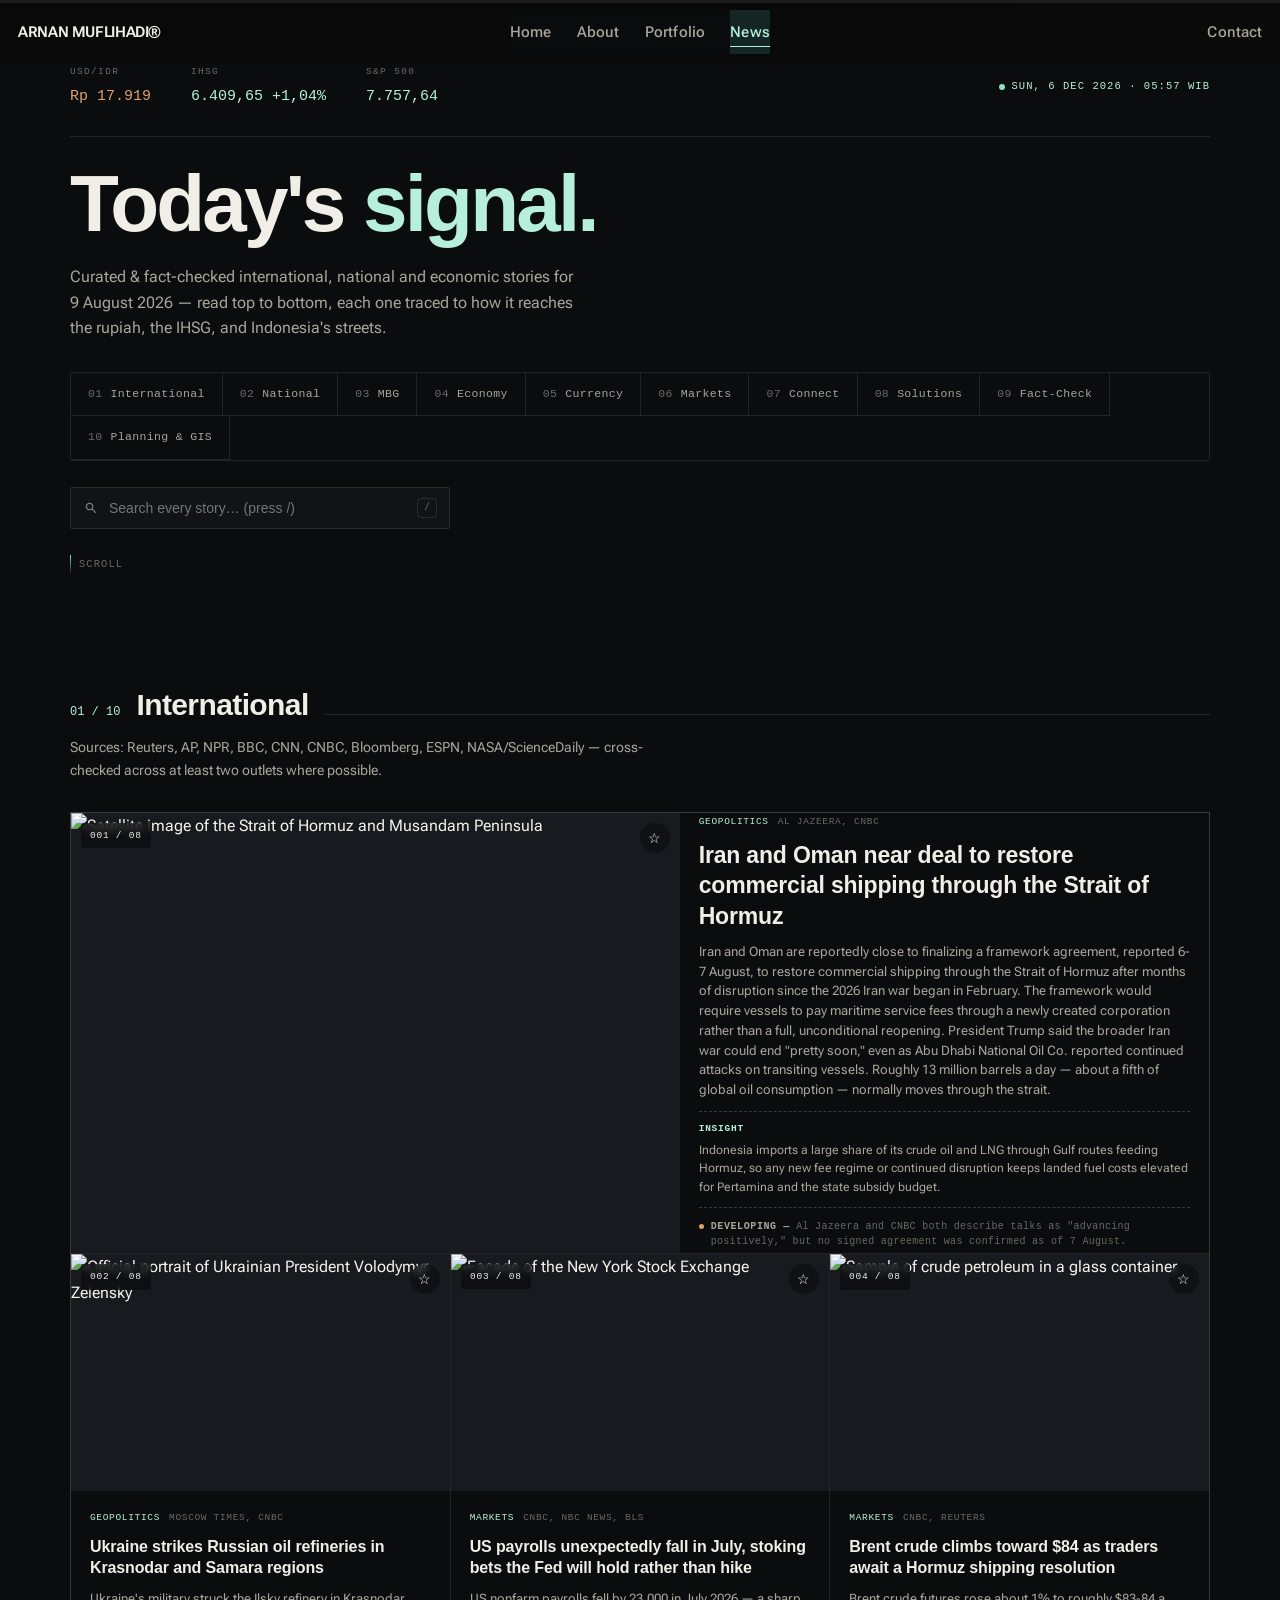
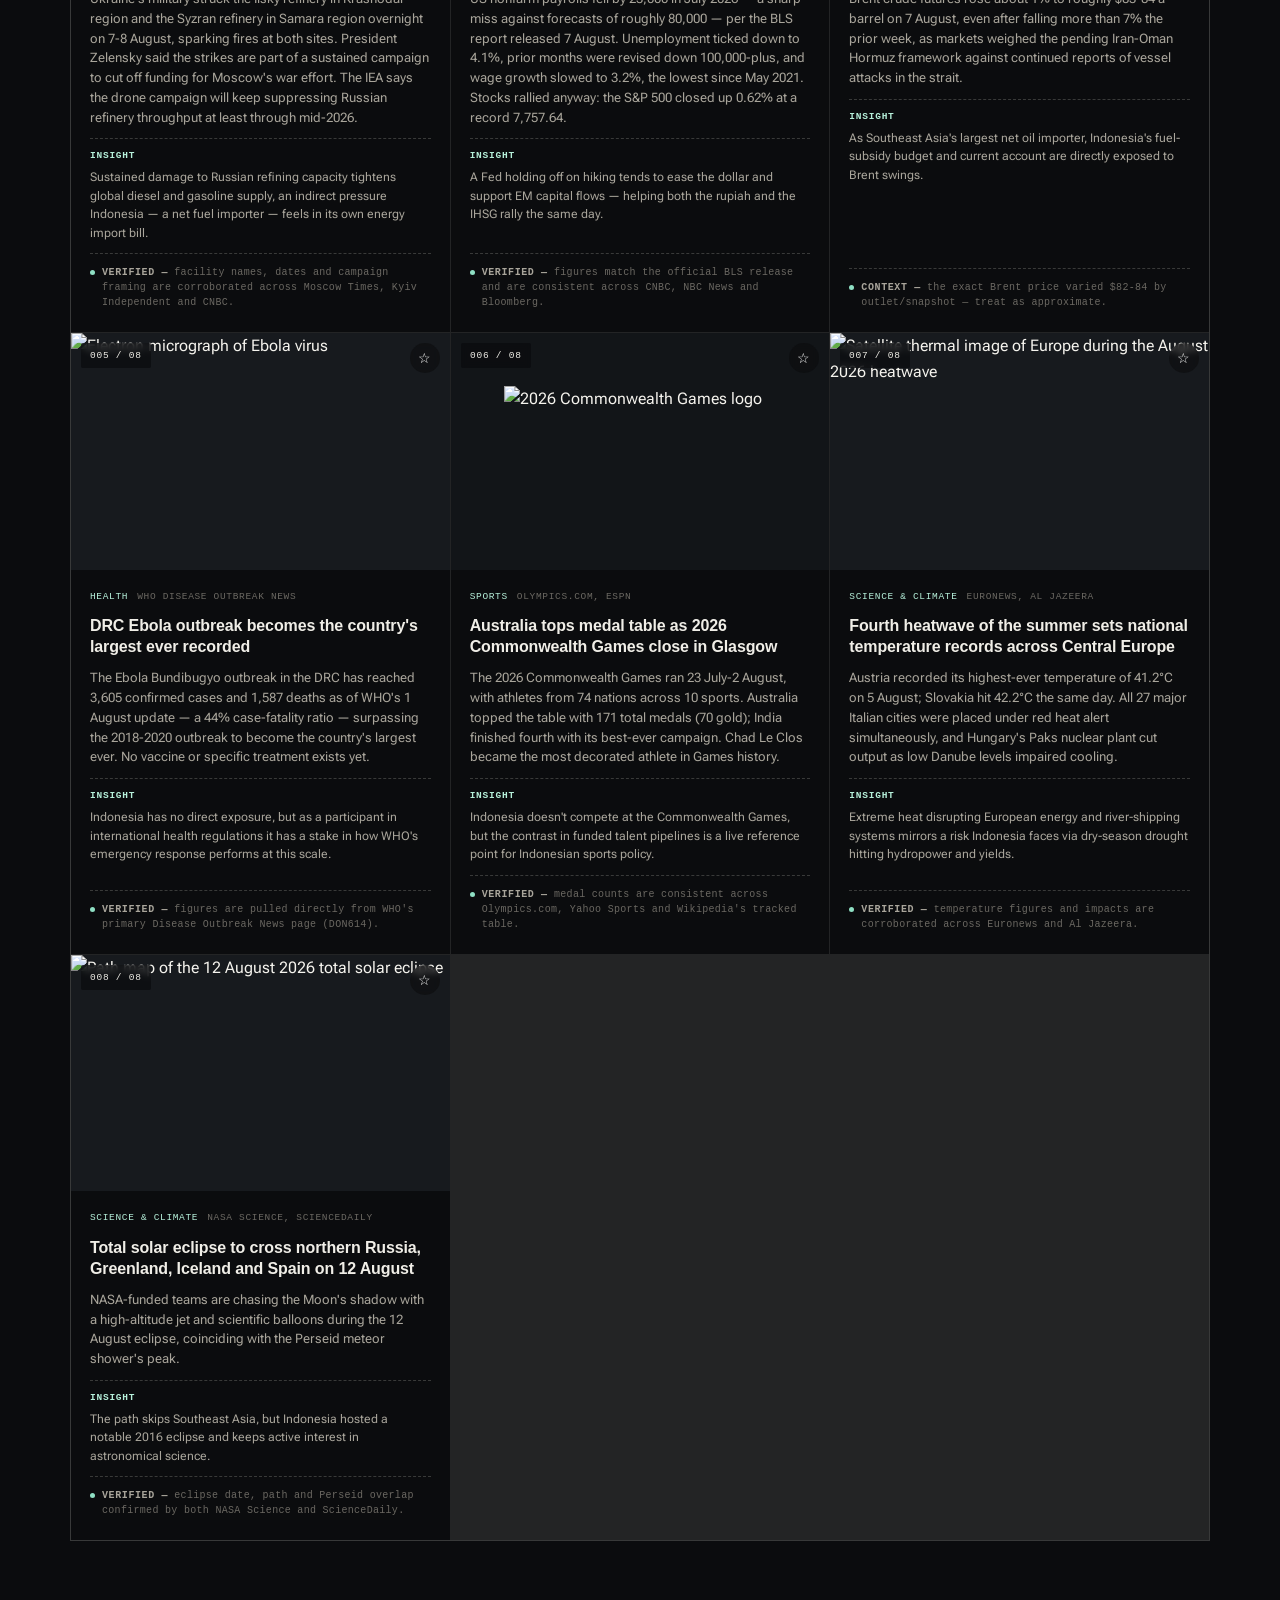
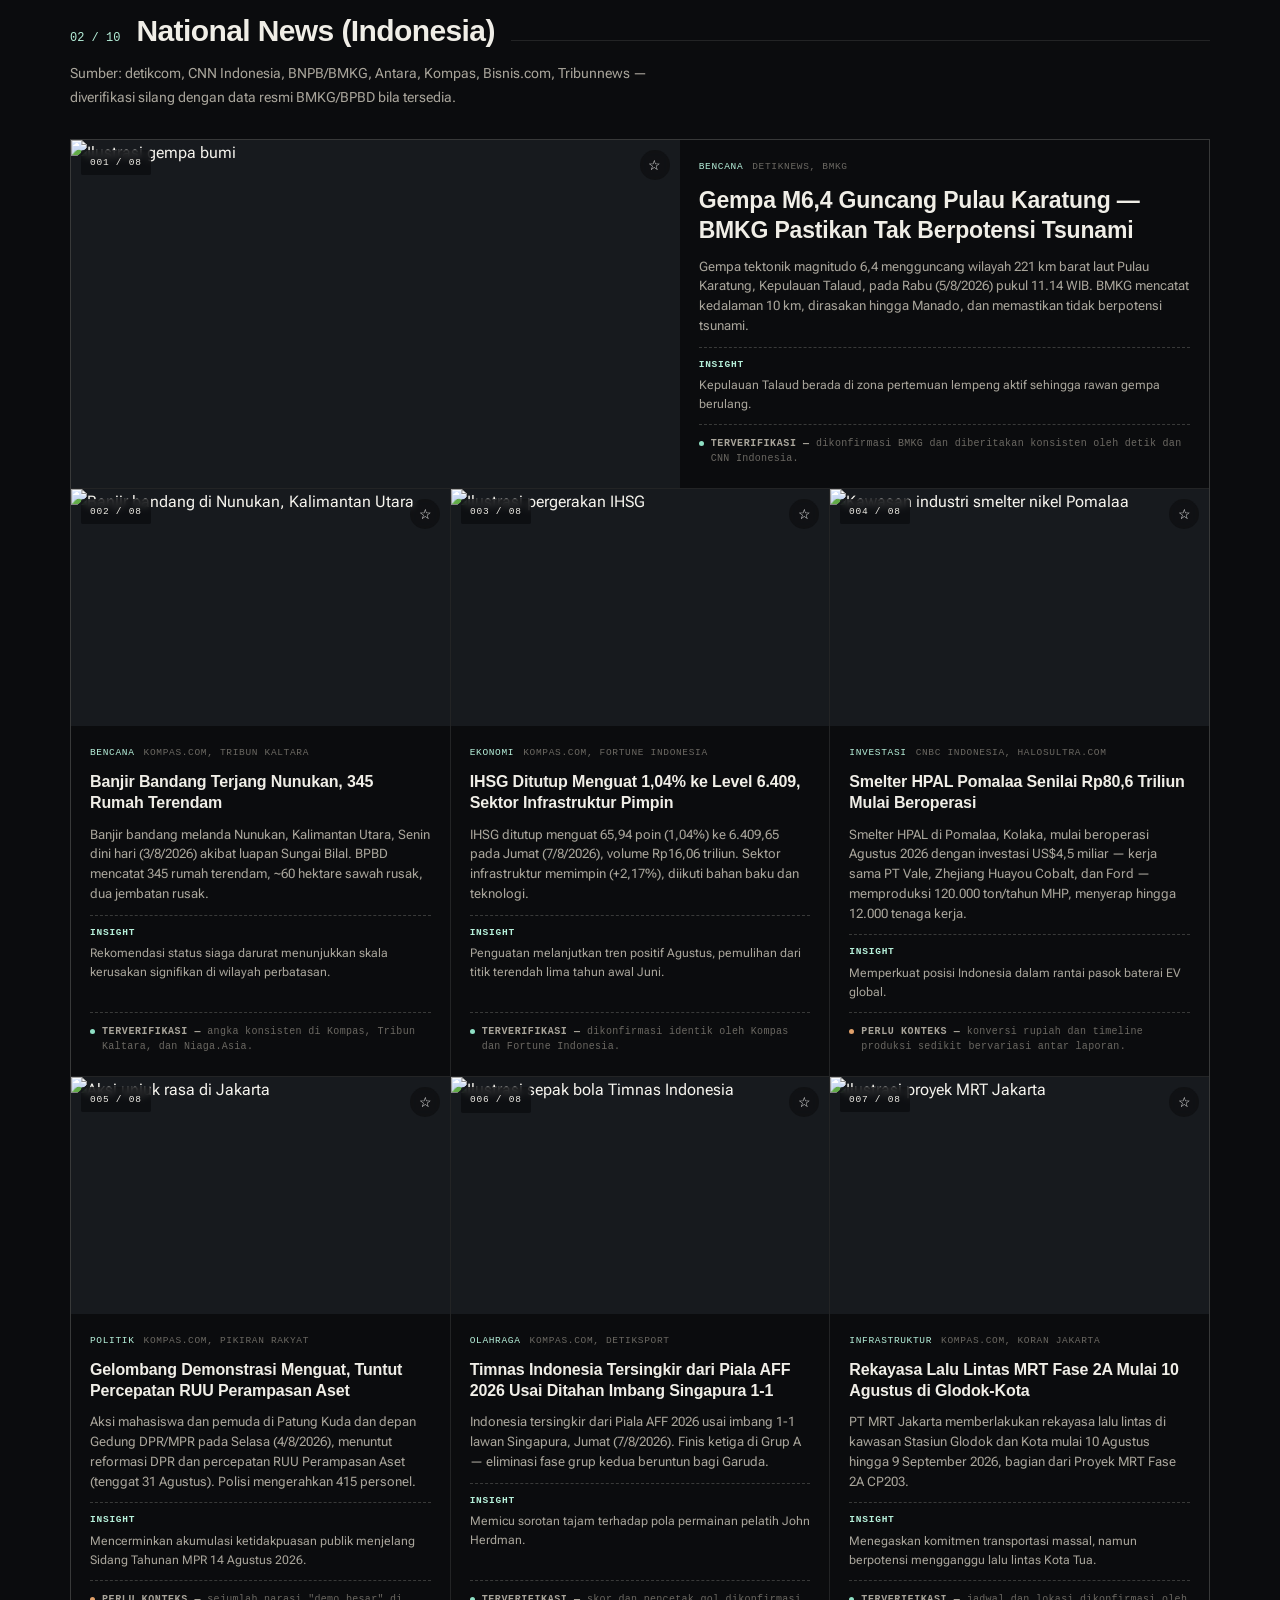
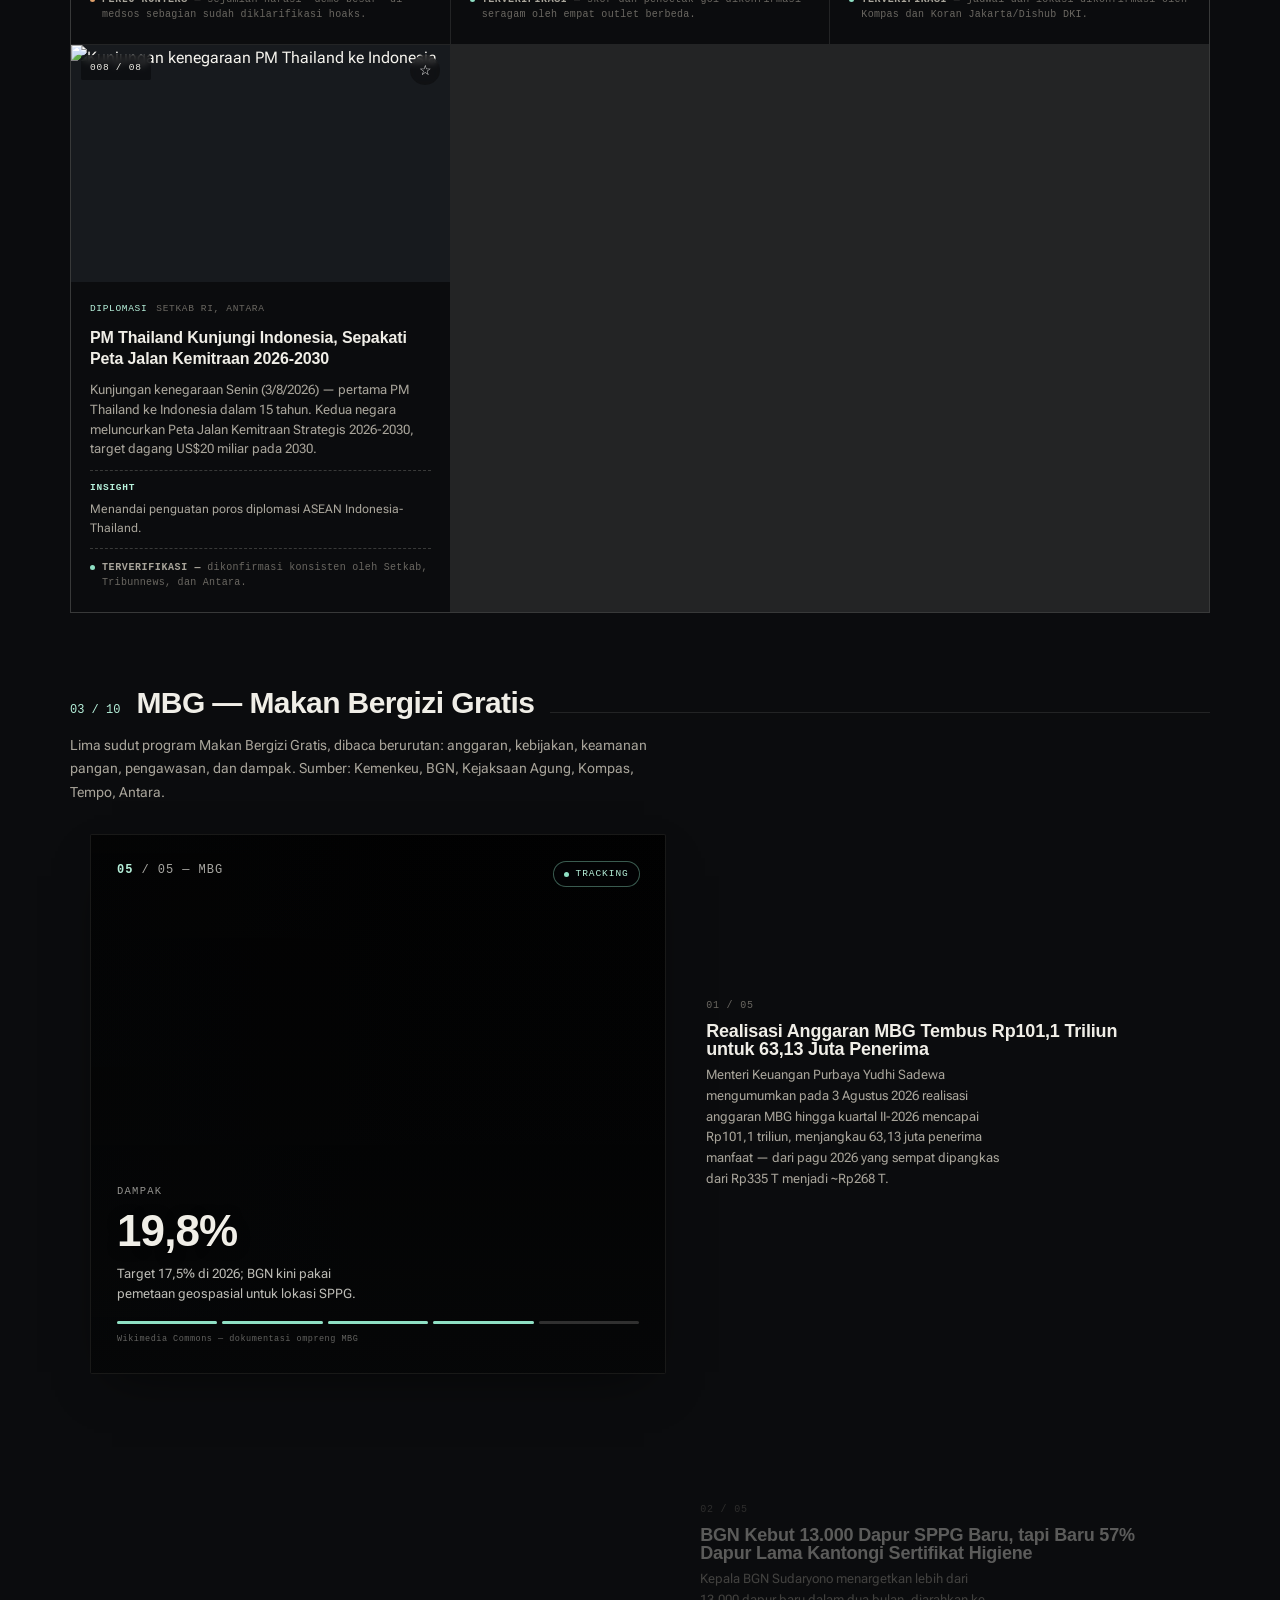
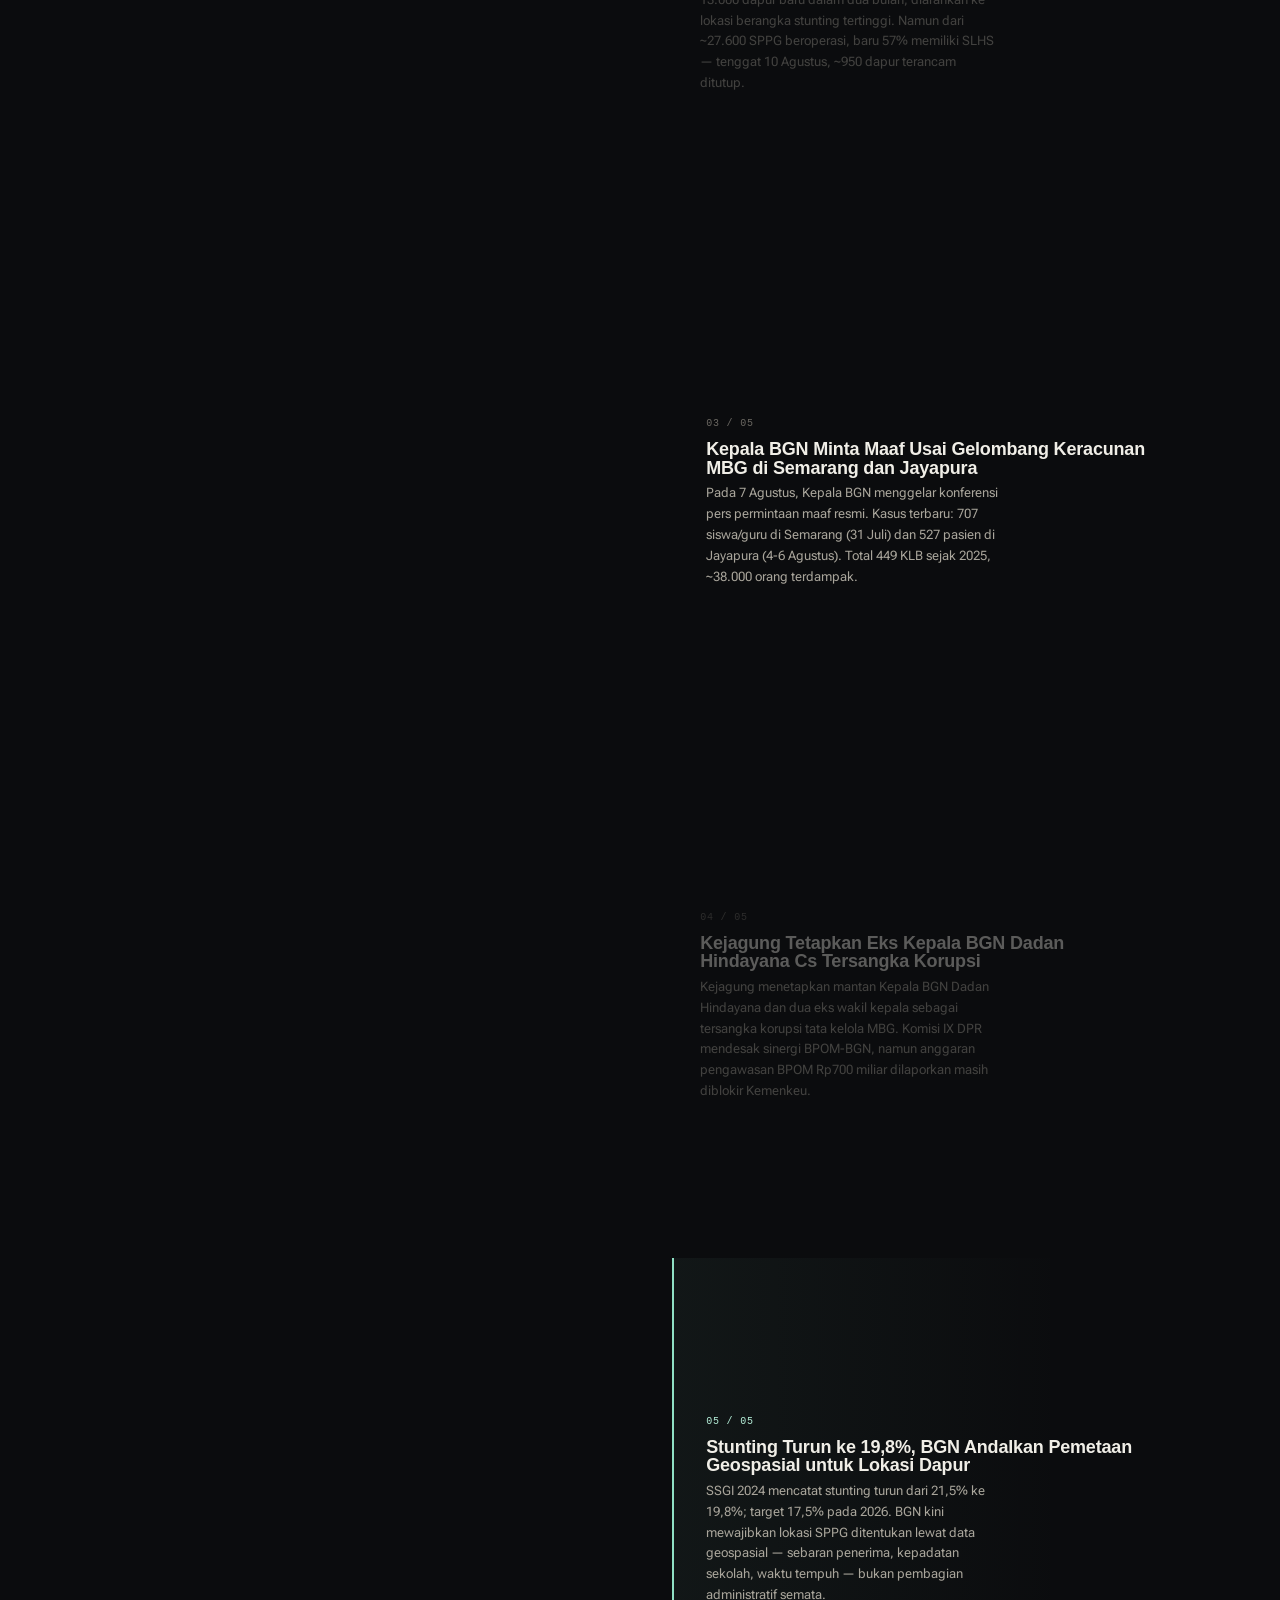
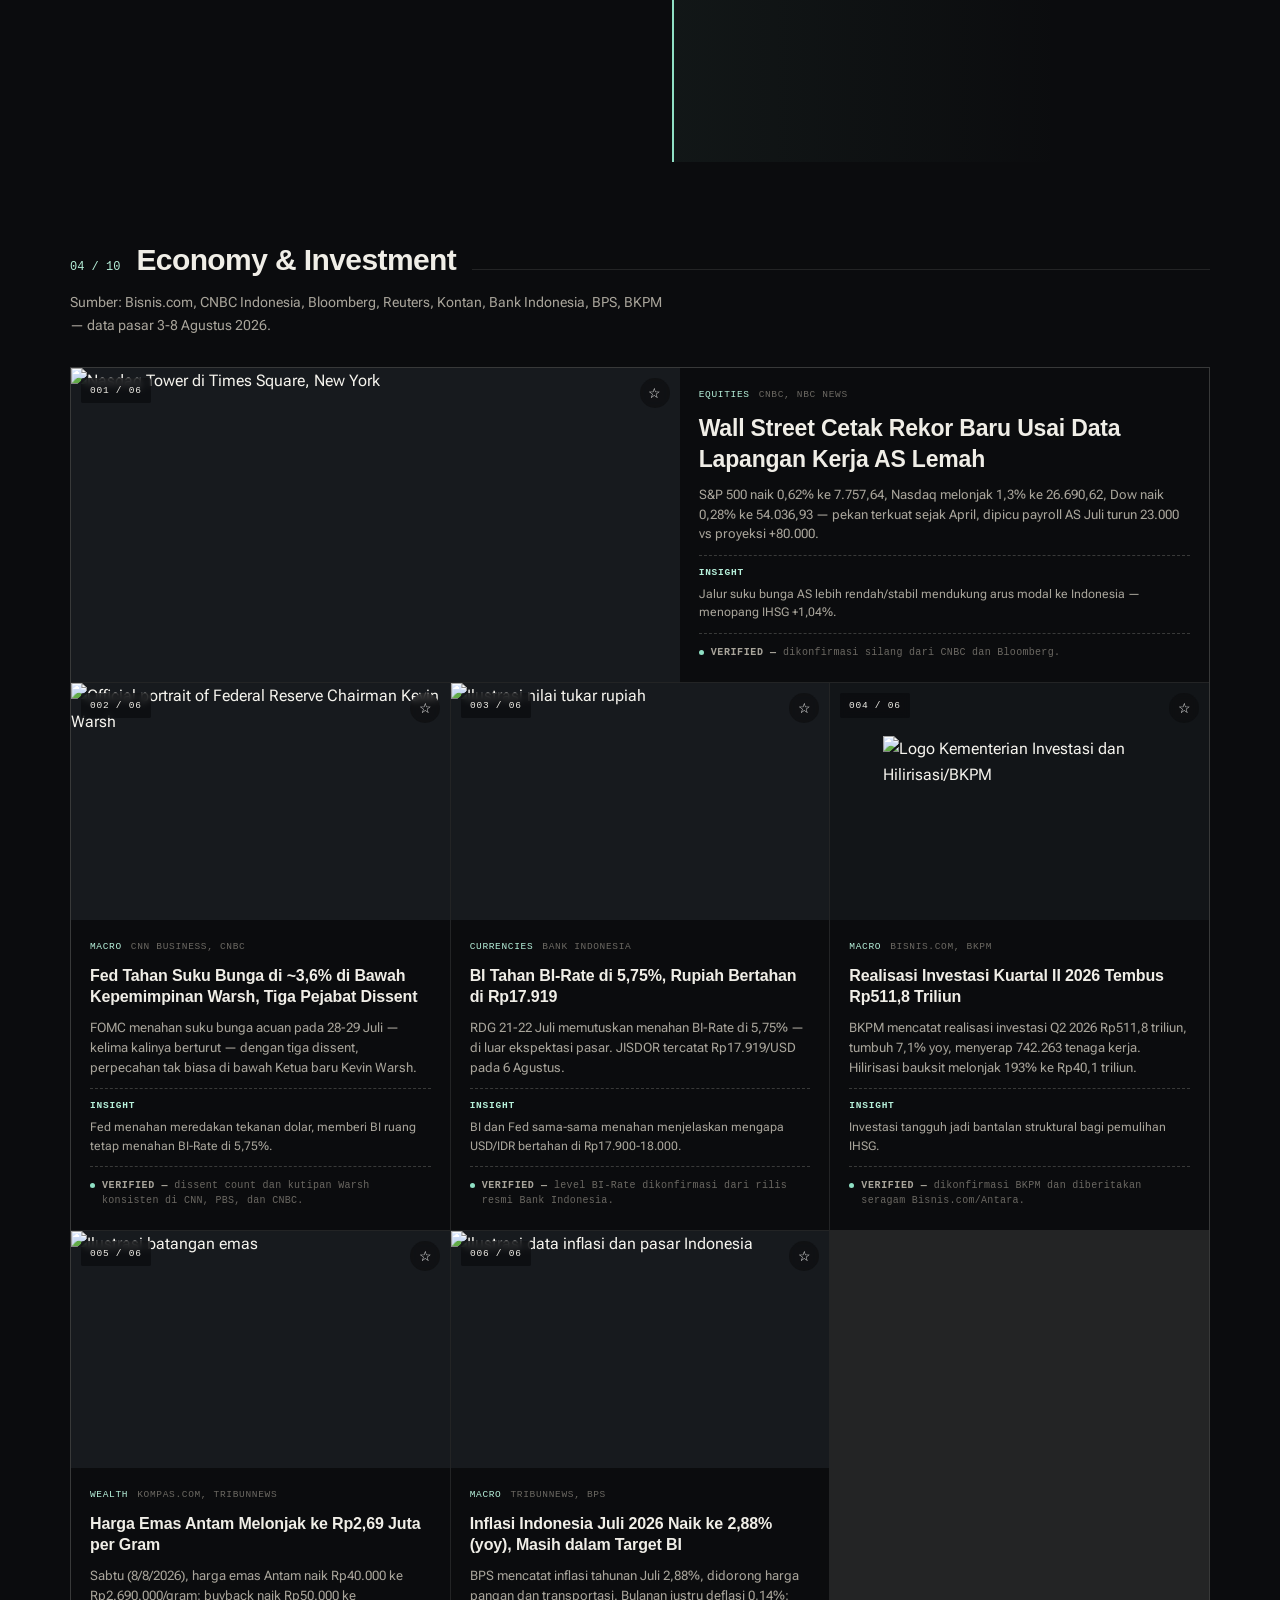
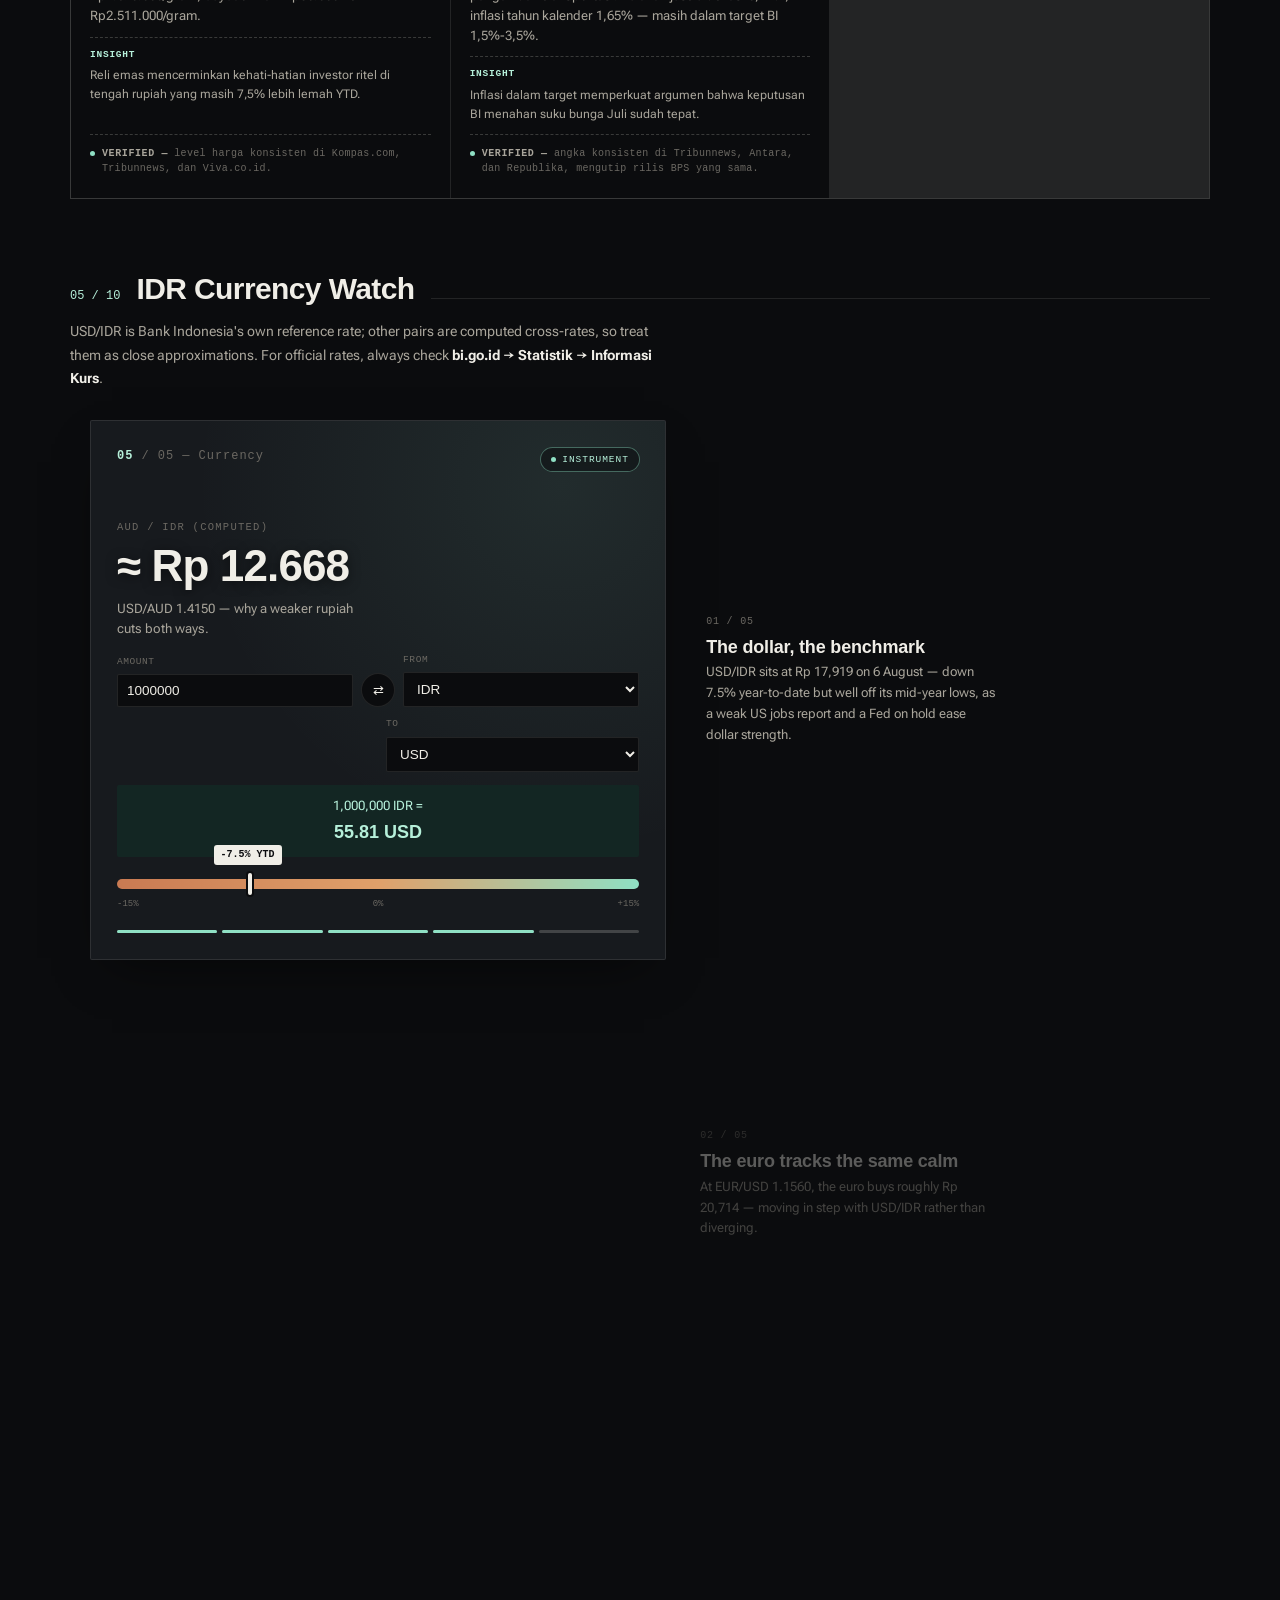
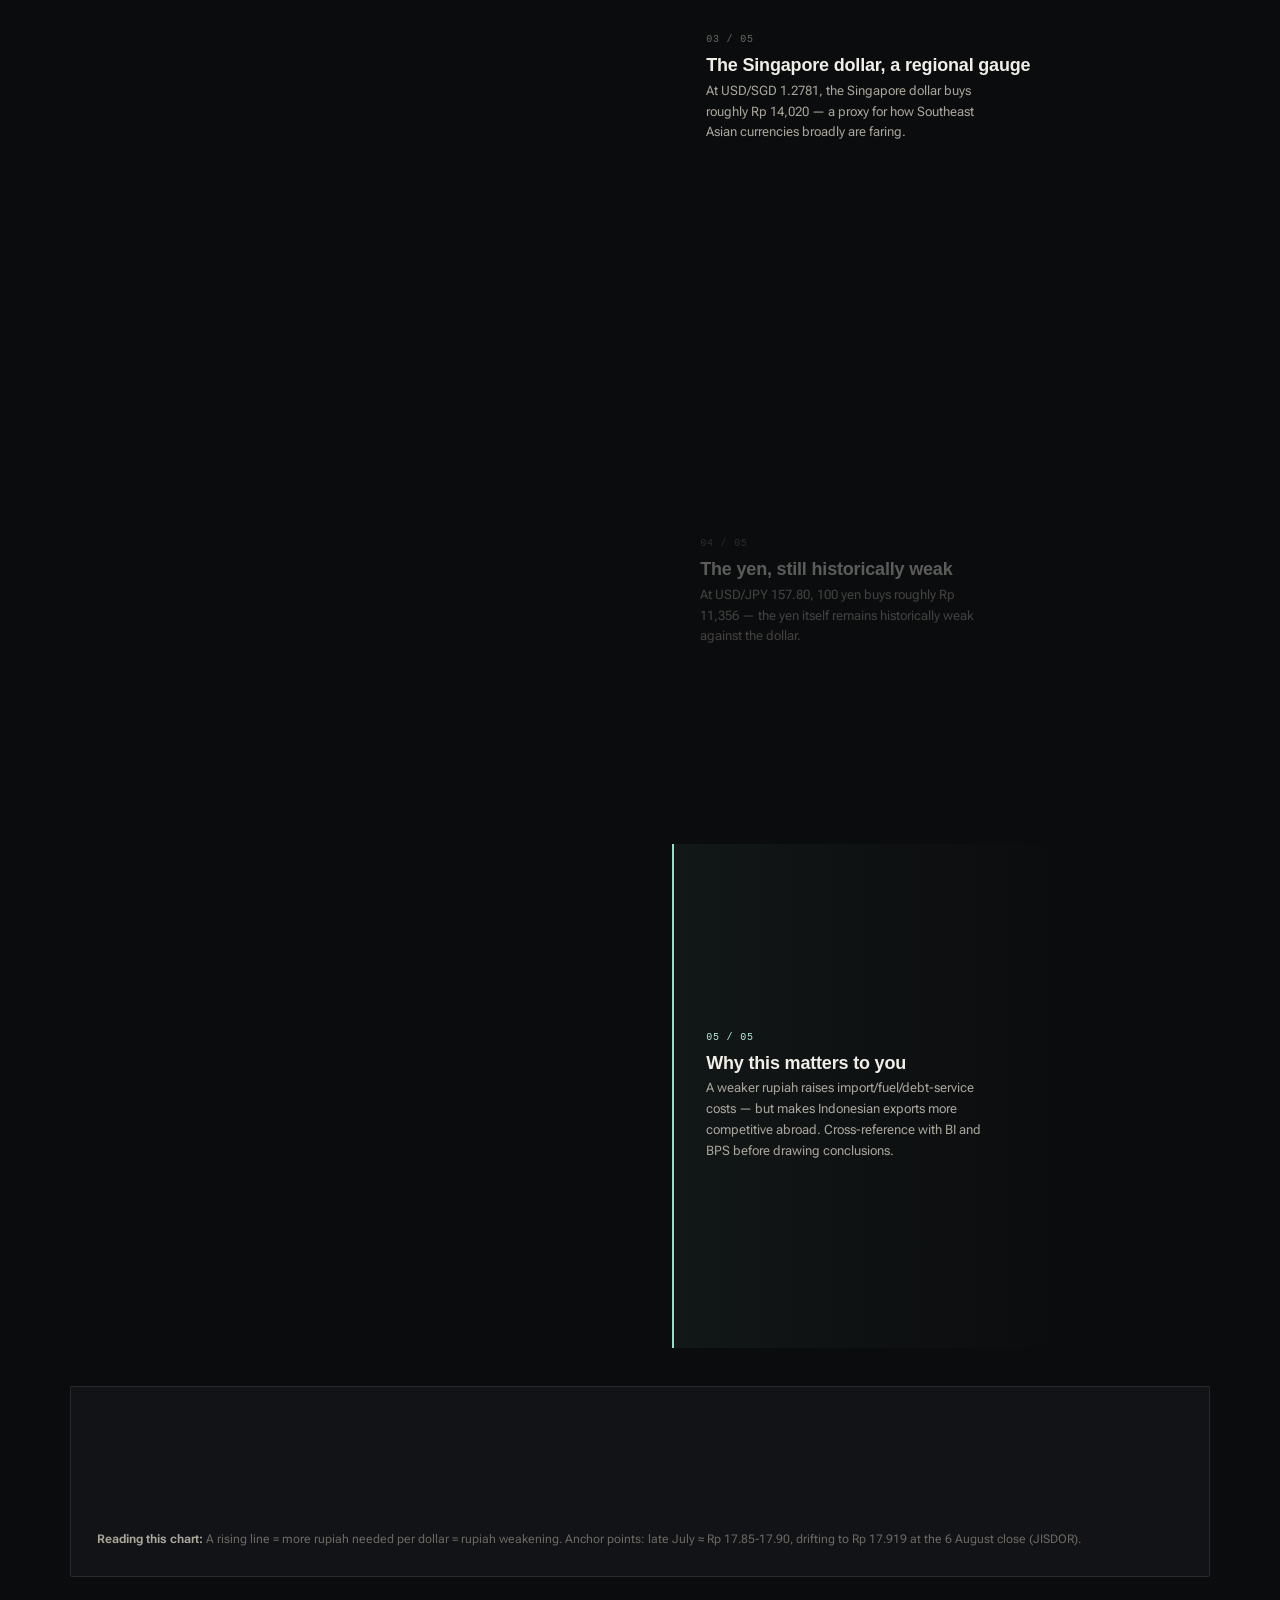
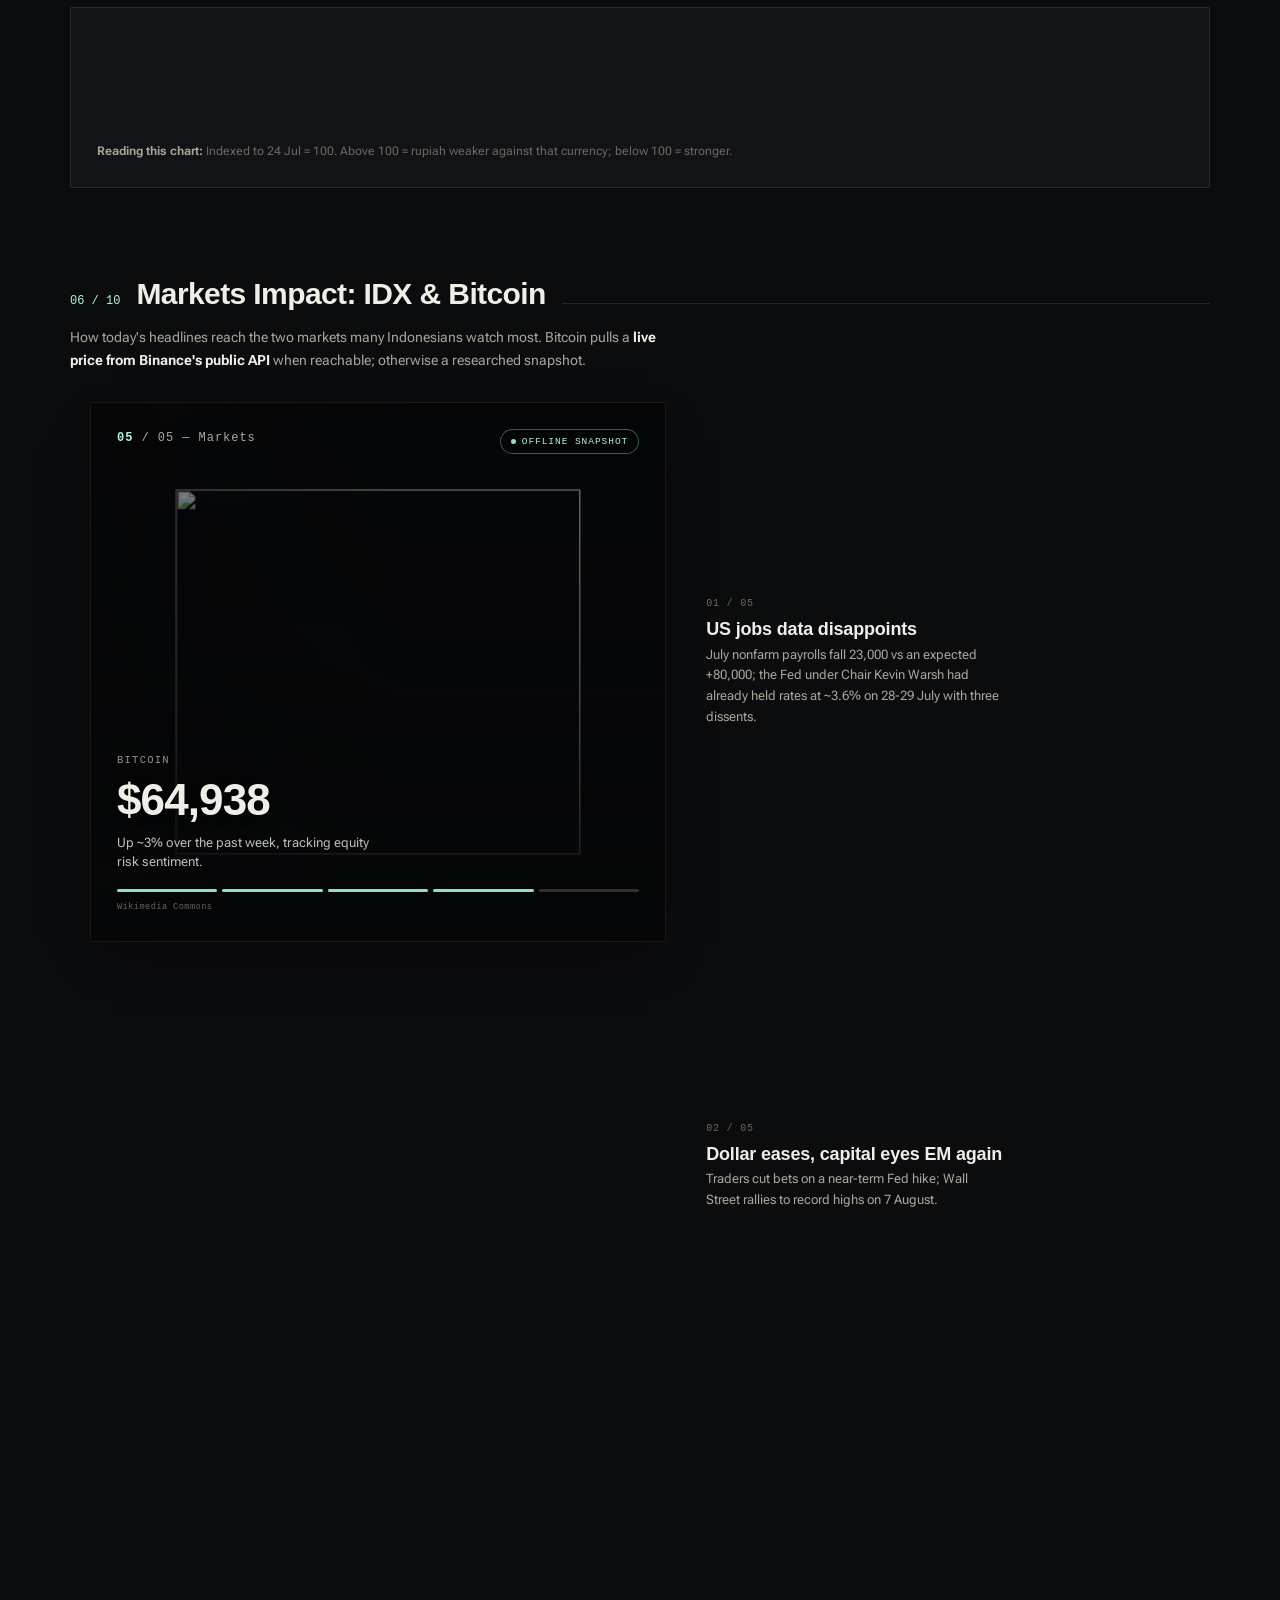
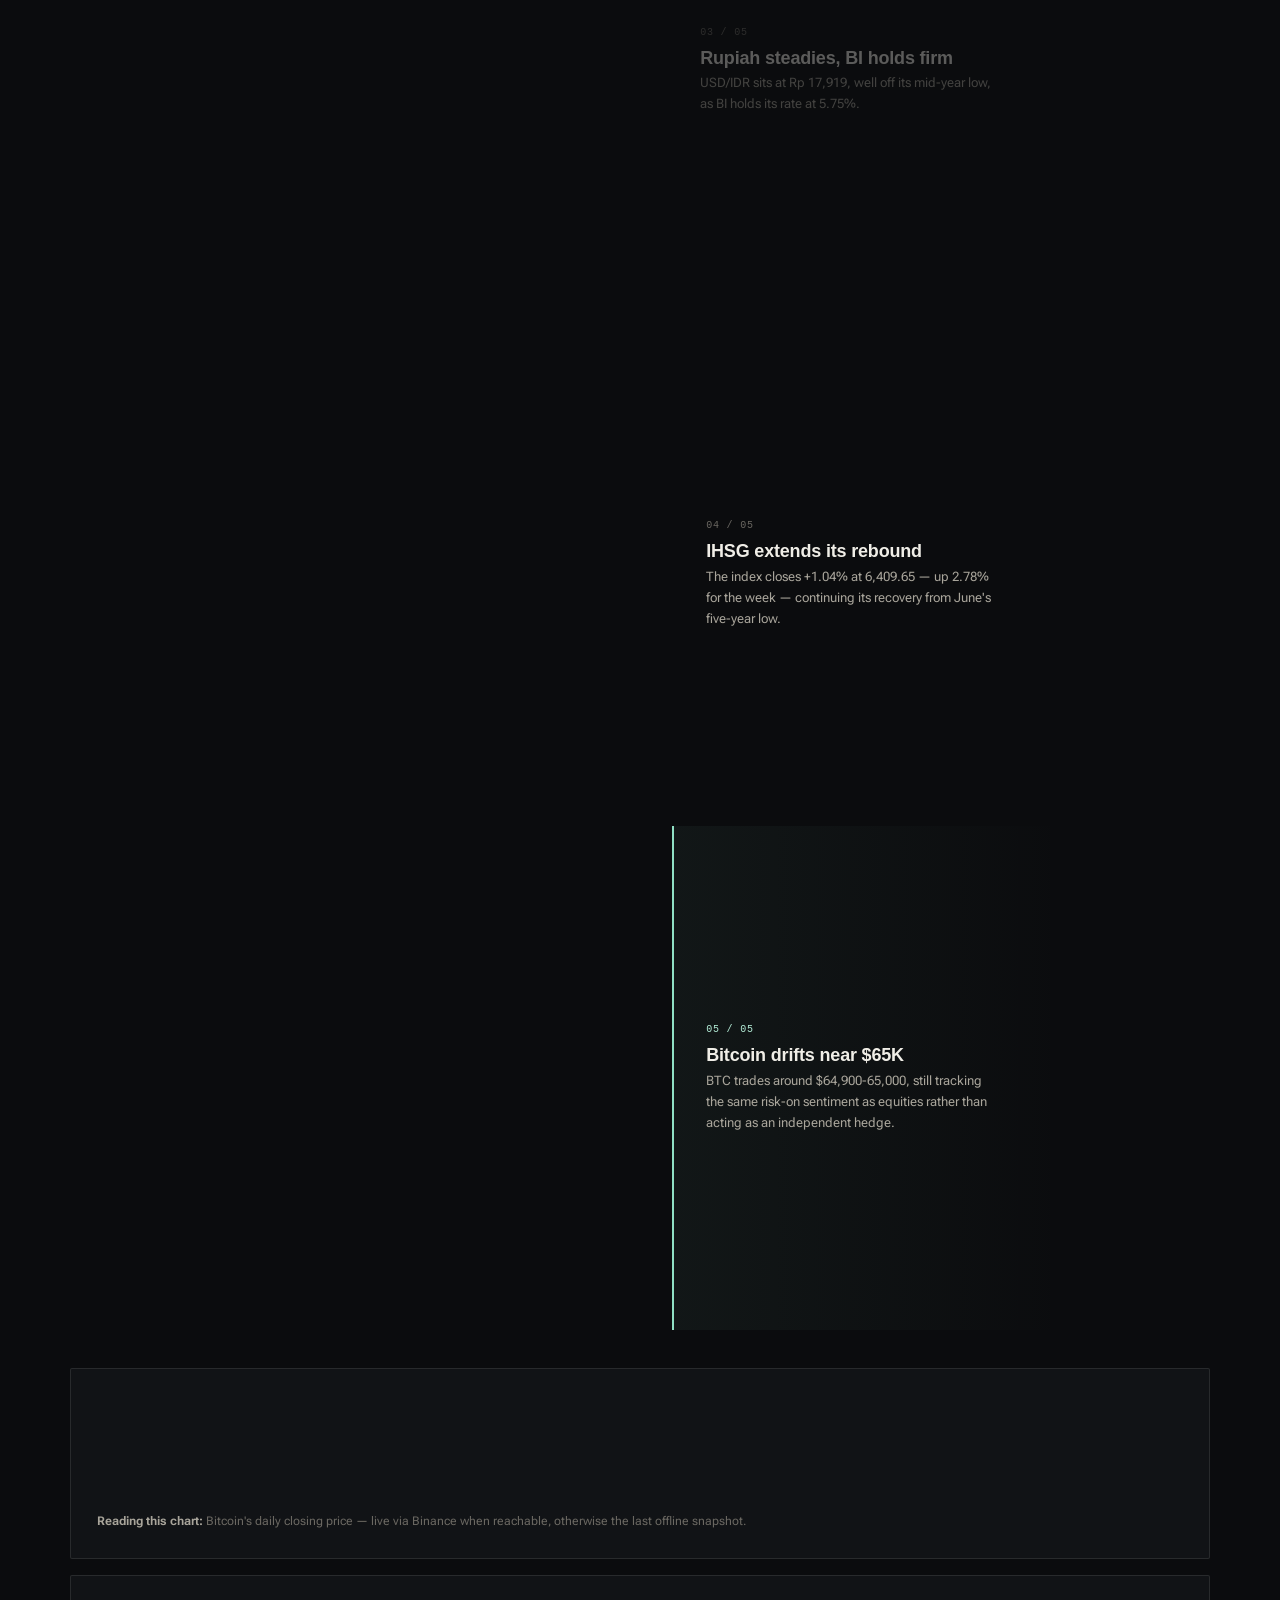
==== commit b277ae8e: "Add Lenis smooth scroll and scroll-scrubbed panel motion The remaining gap versus the reference site" ====
--- a/news.html
+++ b/news.html
@@ -10,8 +10,11 @@
 <link href="https://fonts.googleapis.com/css2?family=Roboto+Flex:opsz,wght@8..144,300..800&family=Roboto+Mono:wght@400;500&family=Material+Symbols+Rounded:opsz,wght,FILL,GRAD@20..48,400,0,0&display=swap" rel="stylesheet">
 <script src="assets/js/theme-init.js?v=1"></script>
 <link rel="stylesheet" href="assets/css/style.css?v=55">
-<link rel="stylesheet" href="assets/css/news.css?v=2">
+<link rel="stylesheet" href="assets/css/news.css?v=3">
 <script src="https://cdn.jsdelivr.net/npm/chart.js"></script>
+<!-- Lenis (MIT, Studio Freight) — inertial smooth scrolling. Optional:
+     news.js falls back to native scroll if this fails to load. -->
+<script src="https://cdn.jsdelivr.net/npm/lenis@1.3.26/dist/lenis.min.js"></script>
 <link rel="icon" href="data:image/svg+xml,<svg xmlns='http://www.w3.org/2000/svg' viewBox='0 0 100 100'><rect width='100' height='100' rx='20' fill='%230c0c0d'/><circle cx='50' cy='50' r='16' fill='%23f4f4f3'/></svg>">
 <link rel="icon" type="image/png" sizes="32x32" href="assets/favicon-32.png">
 <link rel="apple-touch-icon" href="assets/apple-touch-icon.png">
@@ -944,6 +947,6 @@
 </footer>
 
 <script src="assets/js/main.js?v=18"></script>
-<script src="assets/js/news.js?v=2"></script>
+<script src="assets/js/news.js?v=3"></script>
 </body>
 </html>
--- a/assets/css/news.css
+++ b/assets/css/news.css
@@ -134,23 +134,44 @@
 
 /* ============ STORY SCROLLY (sticky photo stage + numbered steps) ============ */
 .n-scrolly{max-width:1180px;margin:30px auto 0;padding:0 20px;display:grid;grid-template-columns:1.1fr 1fr;gap:0;}
-@media(max-width:820px){.n-scrolly{grid-template-columns:1fr;gap:14px;}}
+/* Mobile: single column, but .n-visual and .n-steps share ONE grid area
+   instead of auto-placing into two separate rows. Two separate rows would
+   give the sticky panel a containing block no taller than itself — zero
+   "slack" to actually stick within, which reads as stuck/broken mid-scroll.
+   Stacking them into the same area makes the row as tall as .n-steps (the
+   long one), giving sticky the same scroll range it has on desktop. */
+@media(max-width:820px){
+  .n-scrolly{grid-template-columns:1fr;grid-template-areas:"stack";gap:0;}
+  .n-steps{grid-area:stack;margin-top:290px;}
+}
 
 .n-visual{position:sticky;top:80px;align-self:start;height:calc(100vh - 130px);max-height:540px;z-index:2;isolation:isolate;}
-@media(max-width:820px){.n-visual{position:sticky;top:8px;height:300px;z-index:2;}}
+@media(max-width:820px){.n-visual{grid-area:stack;top:10px;height:270px;}}
 
 .n-stage{
   position:relative;height:100%;overflow:hidden;background:#000;
   border:1px solid var(--n-line);border-radius:2px;display:flex;flex-direction:column;
   box-shadow:0 20px 50px -22px rgba(0,0,0,.6);
-}
-.n-stage-photo{position:absolute;inset:0;}
+  /* Set continuously by news.js as you scroll (0..1). Defaults keep the
+     panel correct if JS never runs. */
+  --scrub:0; --local:0;
+}
+.n-stage-photo{position:absolute;inset:0;overflow:hidden;}
 .n-stage-photo img{
   position:absolute;inset:0;width:100%;height:100%;object-fit:cover;
-  opacity:0;transition:opacity .7s var(--n-ease),transform 1.2s var(--n-ease);
-  transform:scale(1.05);filter:saturate(.85) contrast(1.05);
-}
-.n-stage-photo img.on{opacity:1;transform:scale(1);}
+  opacity:0;transition:opacity .7s var(--n-ease);
+  filter:saturate(.85) contrast(1.05);
+  /* Slow parallax drift + scale tied to scroll position, not to the
+     discrete step change — this is what makes the panel feel attached
+     to the scroll rather than snapping between states. */
+  transform:scale(calc(1.10 - (var(--scrub) * 0.06)))
+            translate3d(0, calc(var(--scrub) * -3%), 0);
+  will-change:transform,opacity;
+}
+.n-stage-photo img.on{opacity:1;}
+@media (prefers-reduced-motion: reduce){
+  .n-stage-photo img{transform:none;transition:opacity .2s;}
+}
 .n-stage-scrim{
   position:absolute;inset:0;
   background:
@@ -184,7 +205,10 @@
 .n-stage-progress i{flex:1;height:3px;background:rgba(240,238,231,.18);border-radius:2px;overflow:hidden;position:relative;}
 .n-stage.no-photo .n-stage-progress i{background:var(--n-line-strong);}
 .n-stage-progress i b{position:absolute;inset:0;background:var(--n-accent);transform:scaleX(0);transform-origin:left;transition:transform .5s var(--n-ease);display:block;}
-.n-stage-progress i.done b, .n-stage-progress i.active b{transform:scaleX(1);}
+.n-stage-progress i.done b{transform:scaleX(1);}
+/* The active segment fills continuously with scroll position rather than
+   snapping to full the moment the step activates. */
+.n-stage-progress i.active b{transform:scaleX(var(--local,1));transition:none;}
 .n-stage-credit{margin-top:9px;font-family:var(--n-mono);font-size:8.5px;letter-spacing:.06em;color:rgba(240,238,231,.4);flex:none;}
 
 .n-steps{padding:8px 0;position:relative;z-index:1;background:var(--n-bg);}
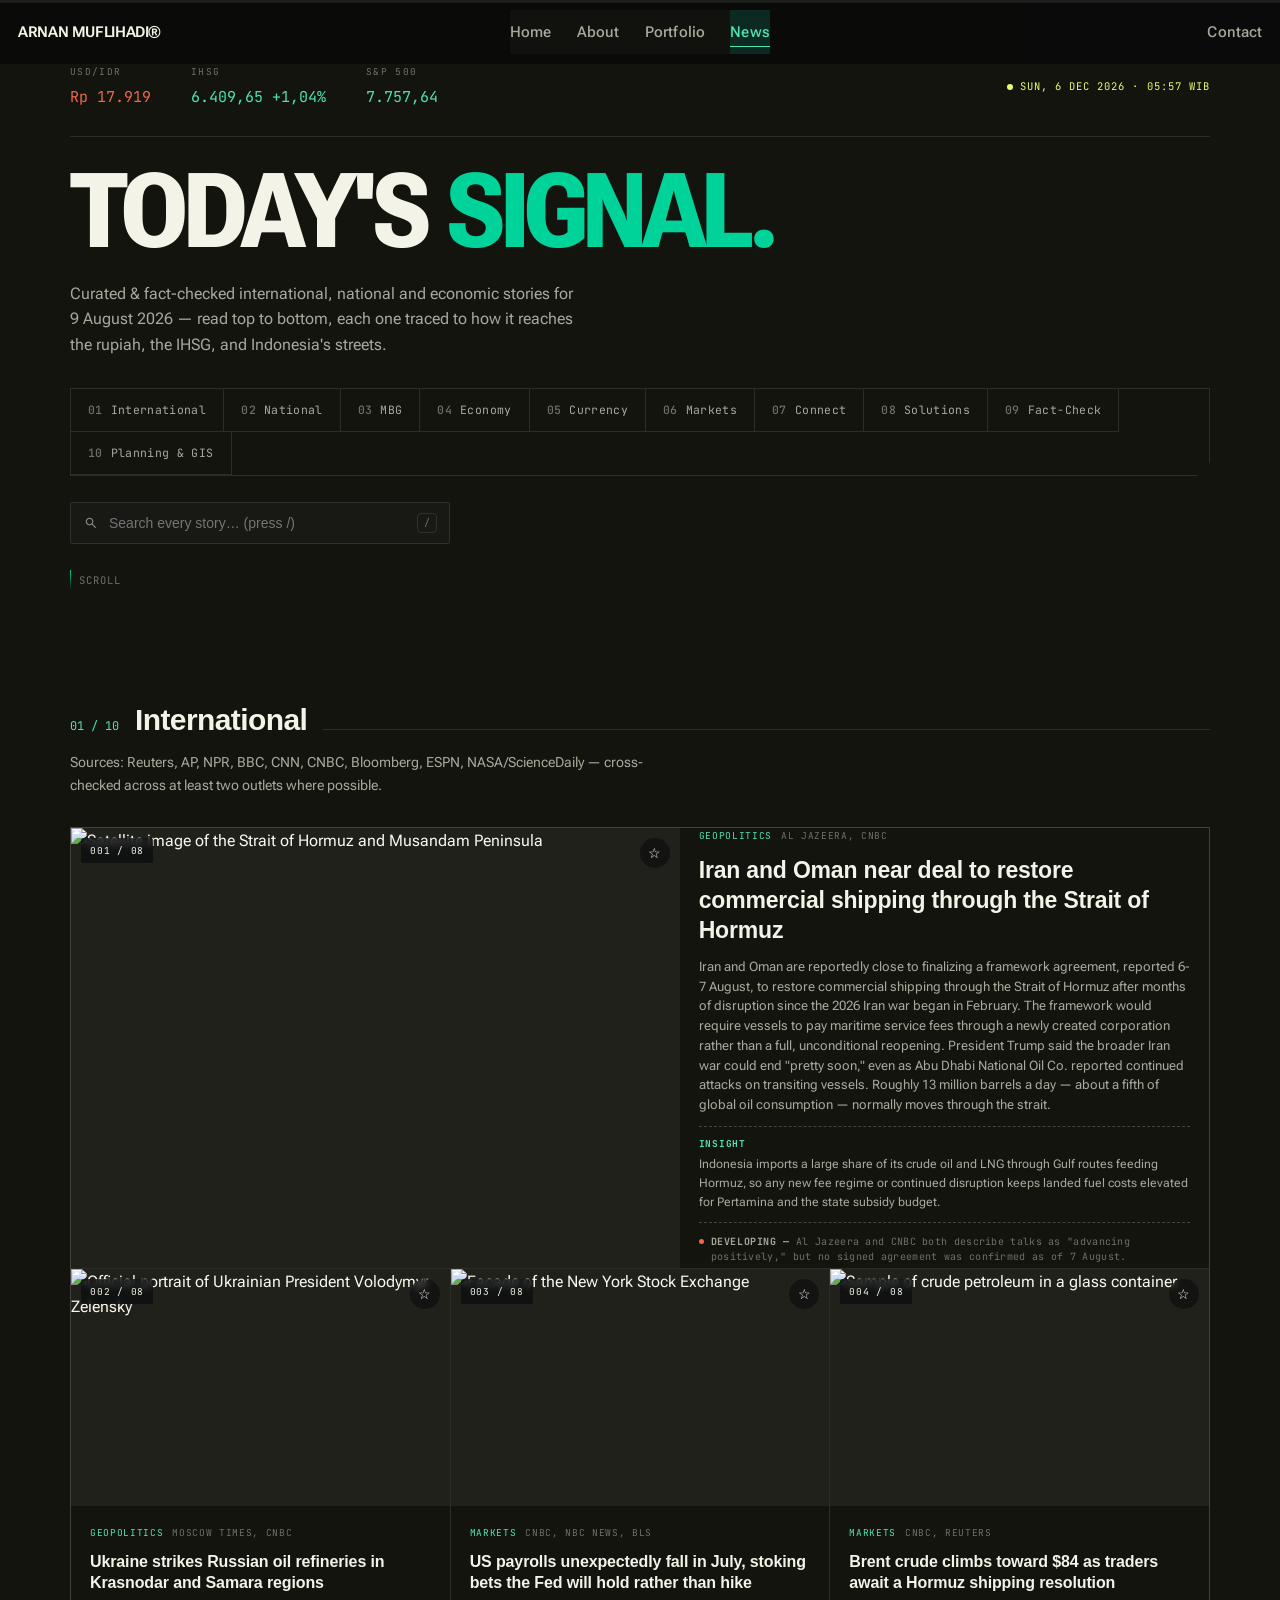
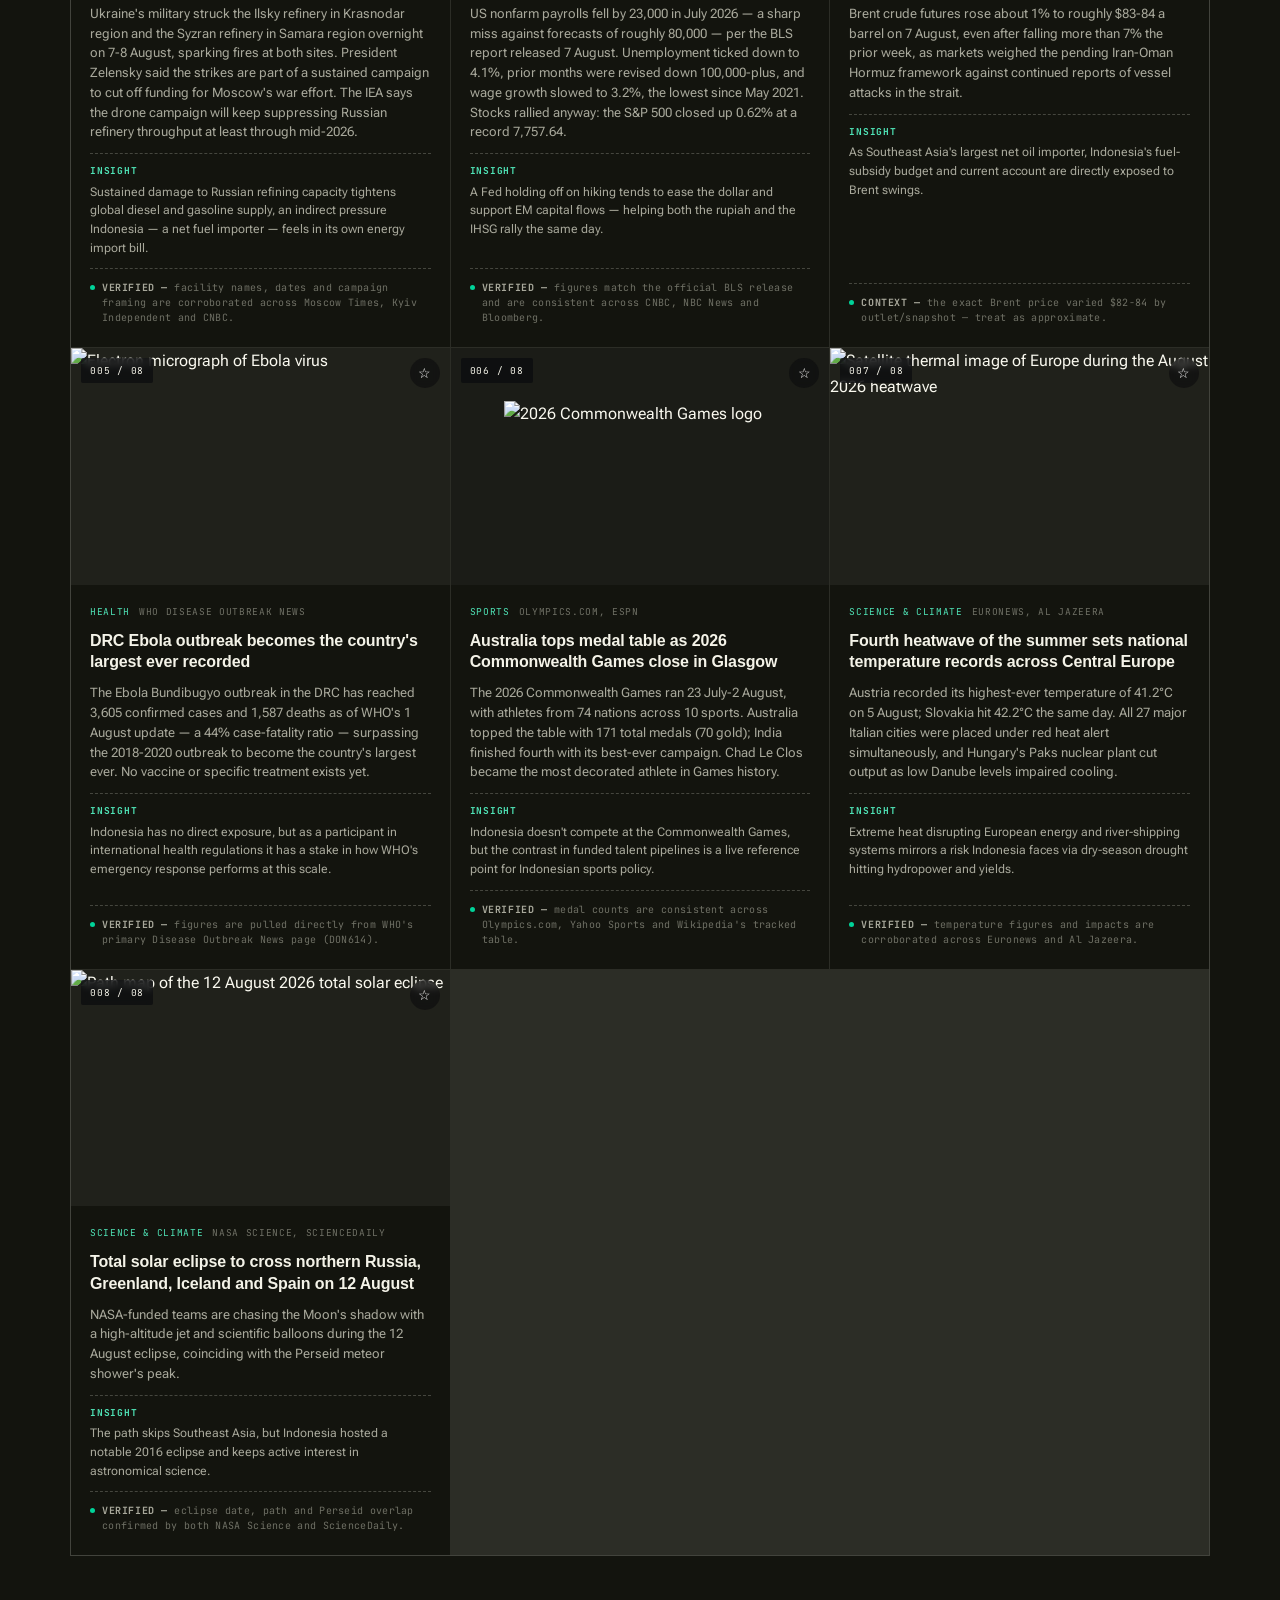
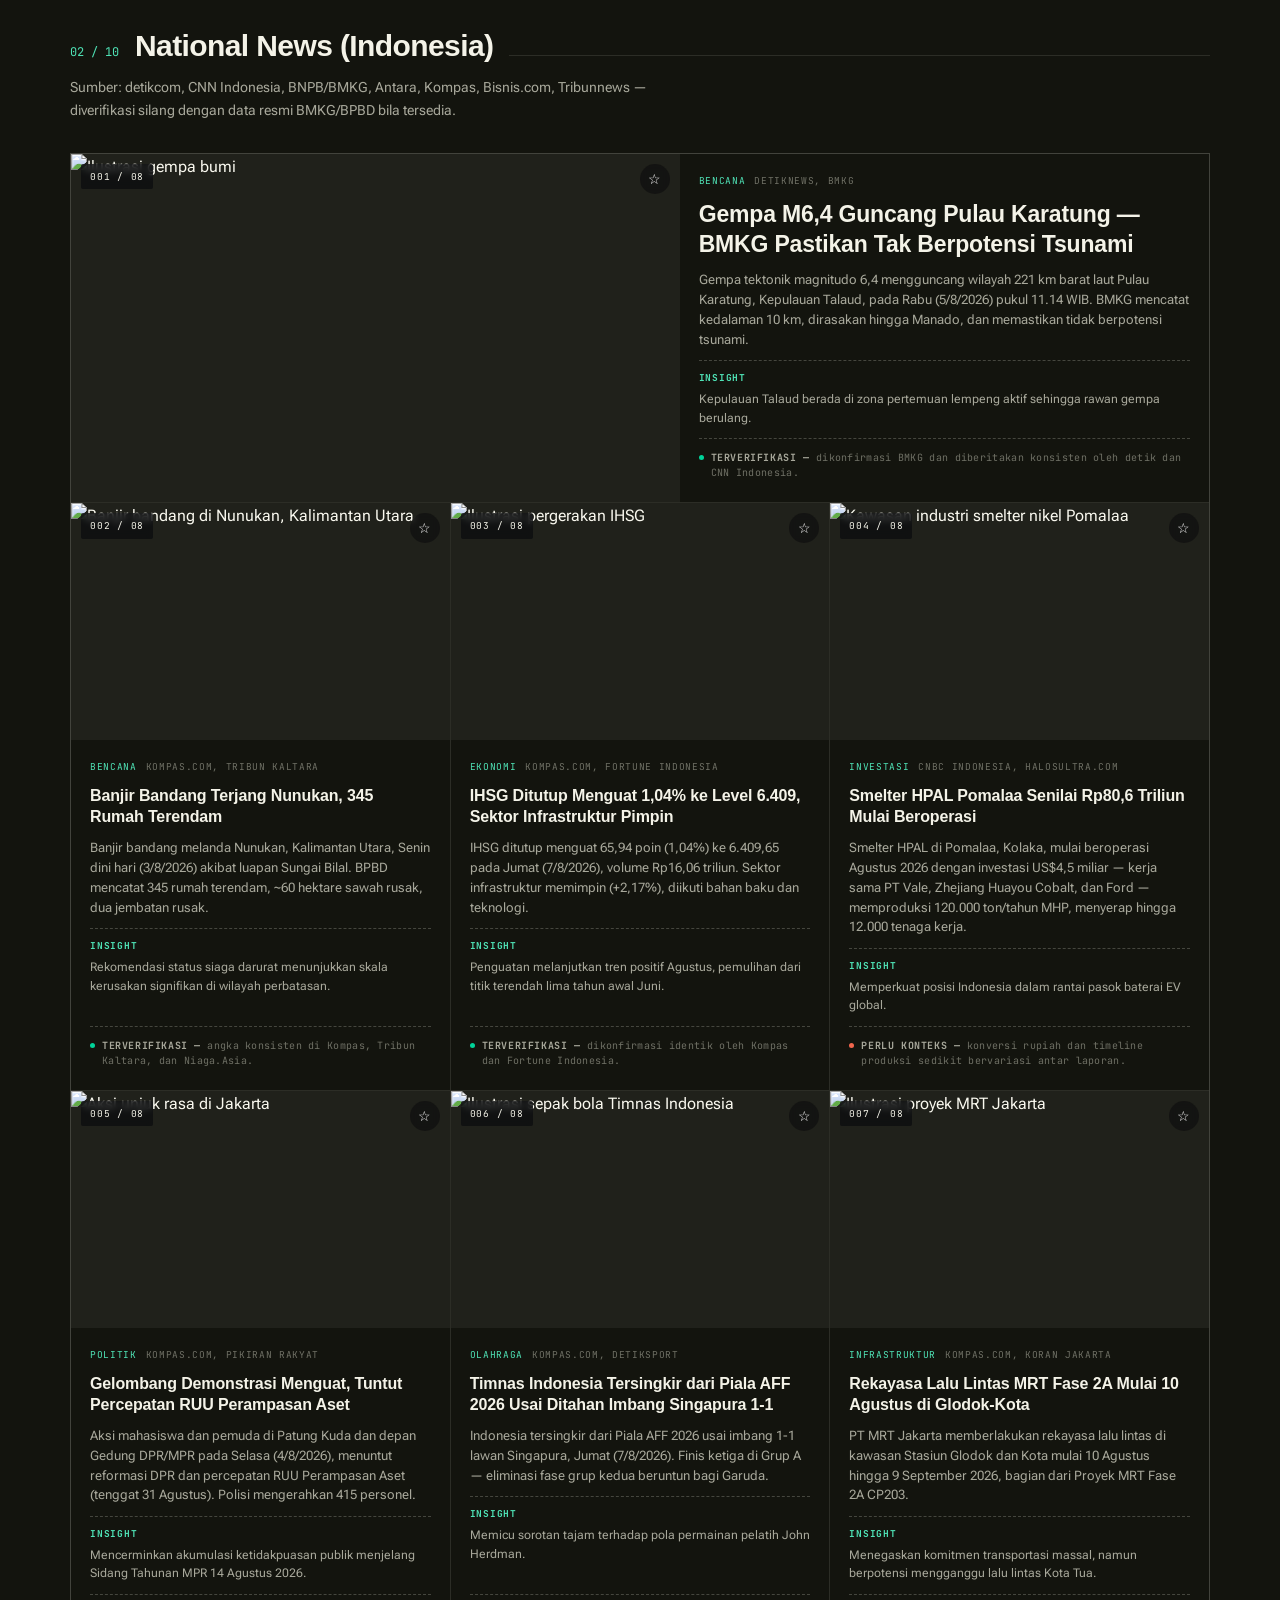
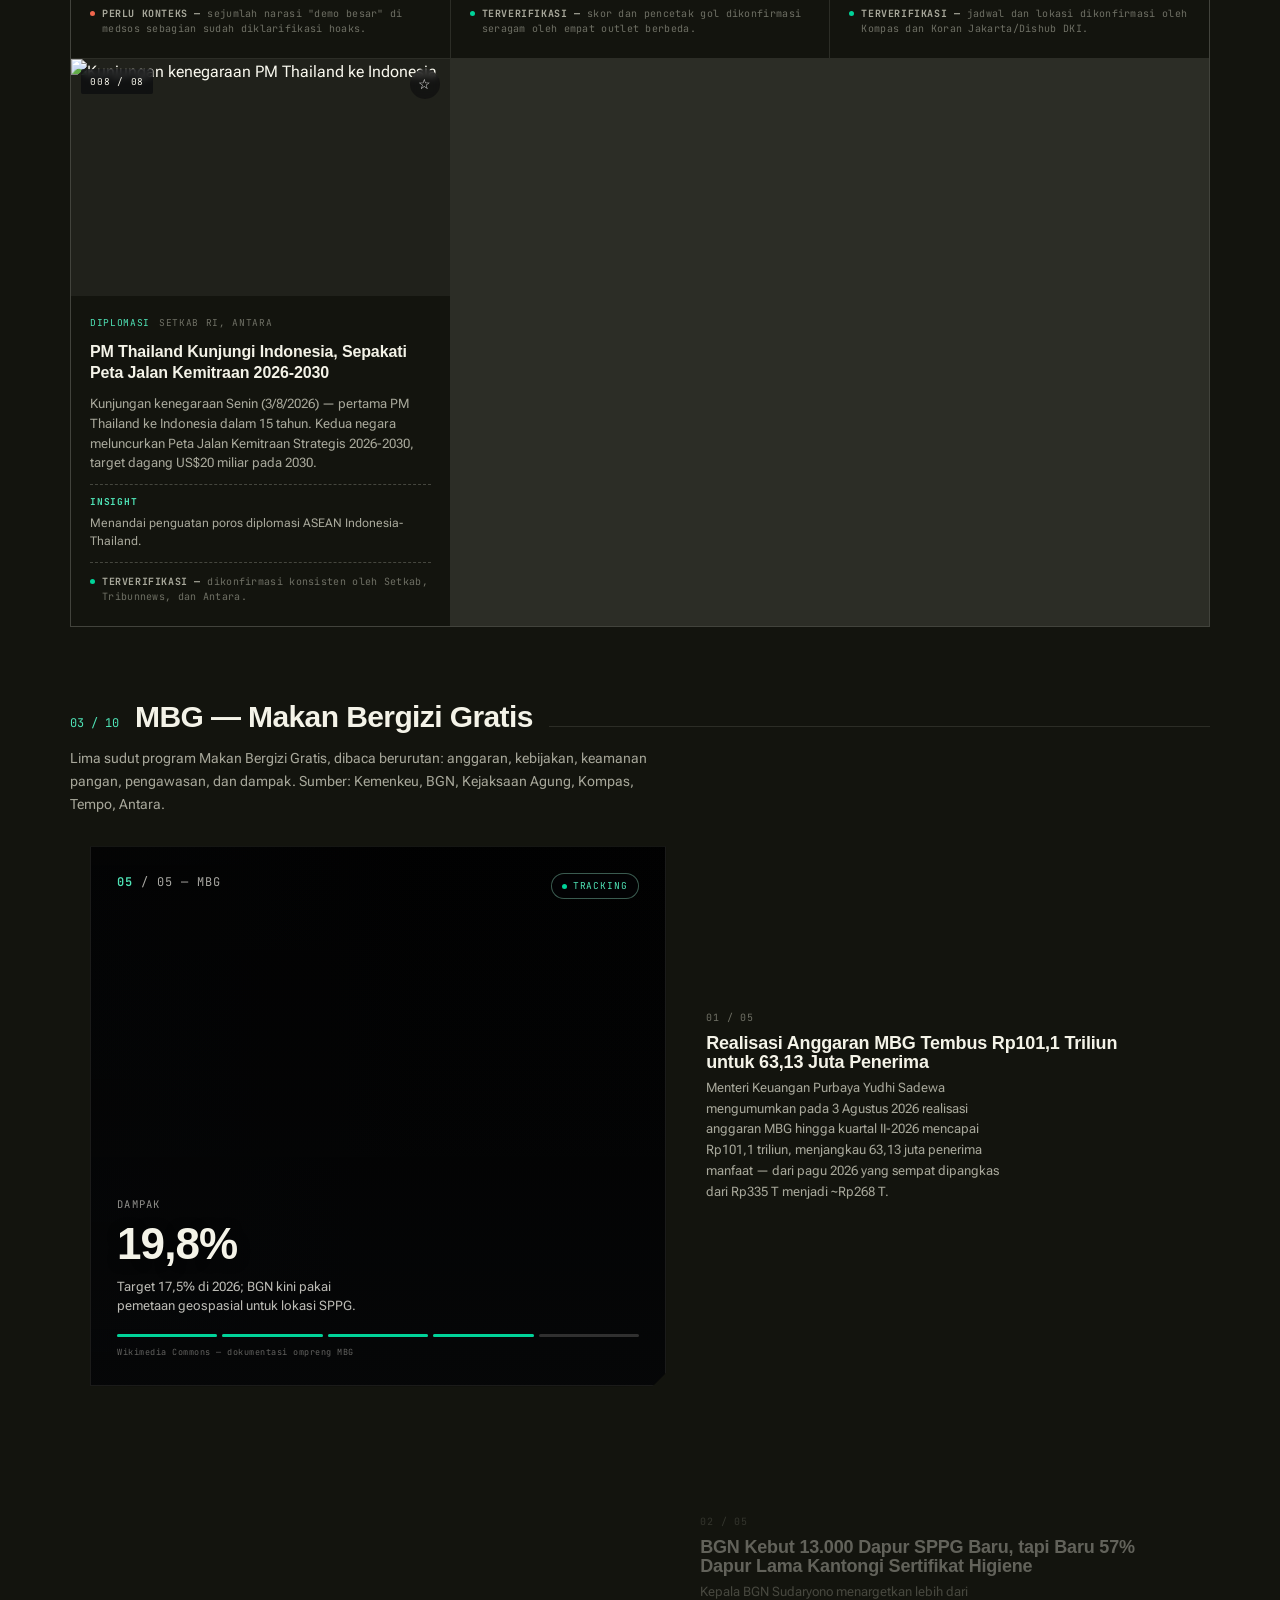
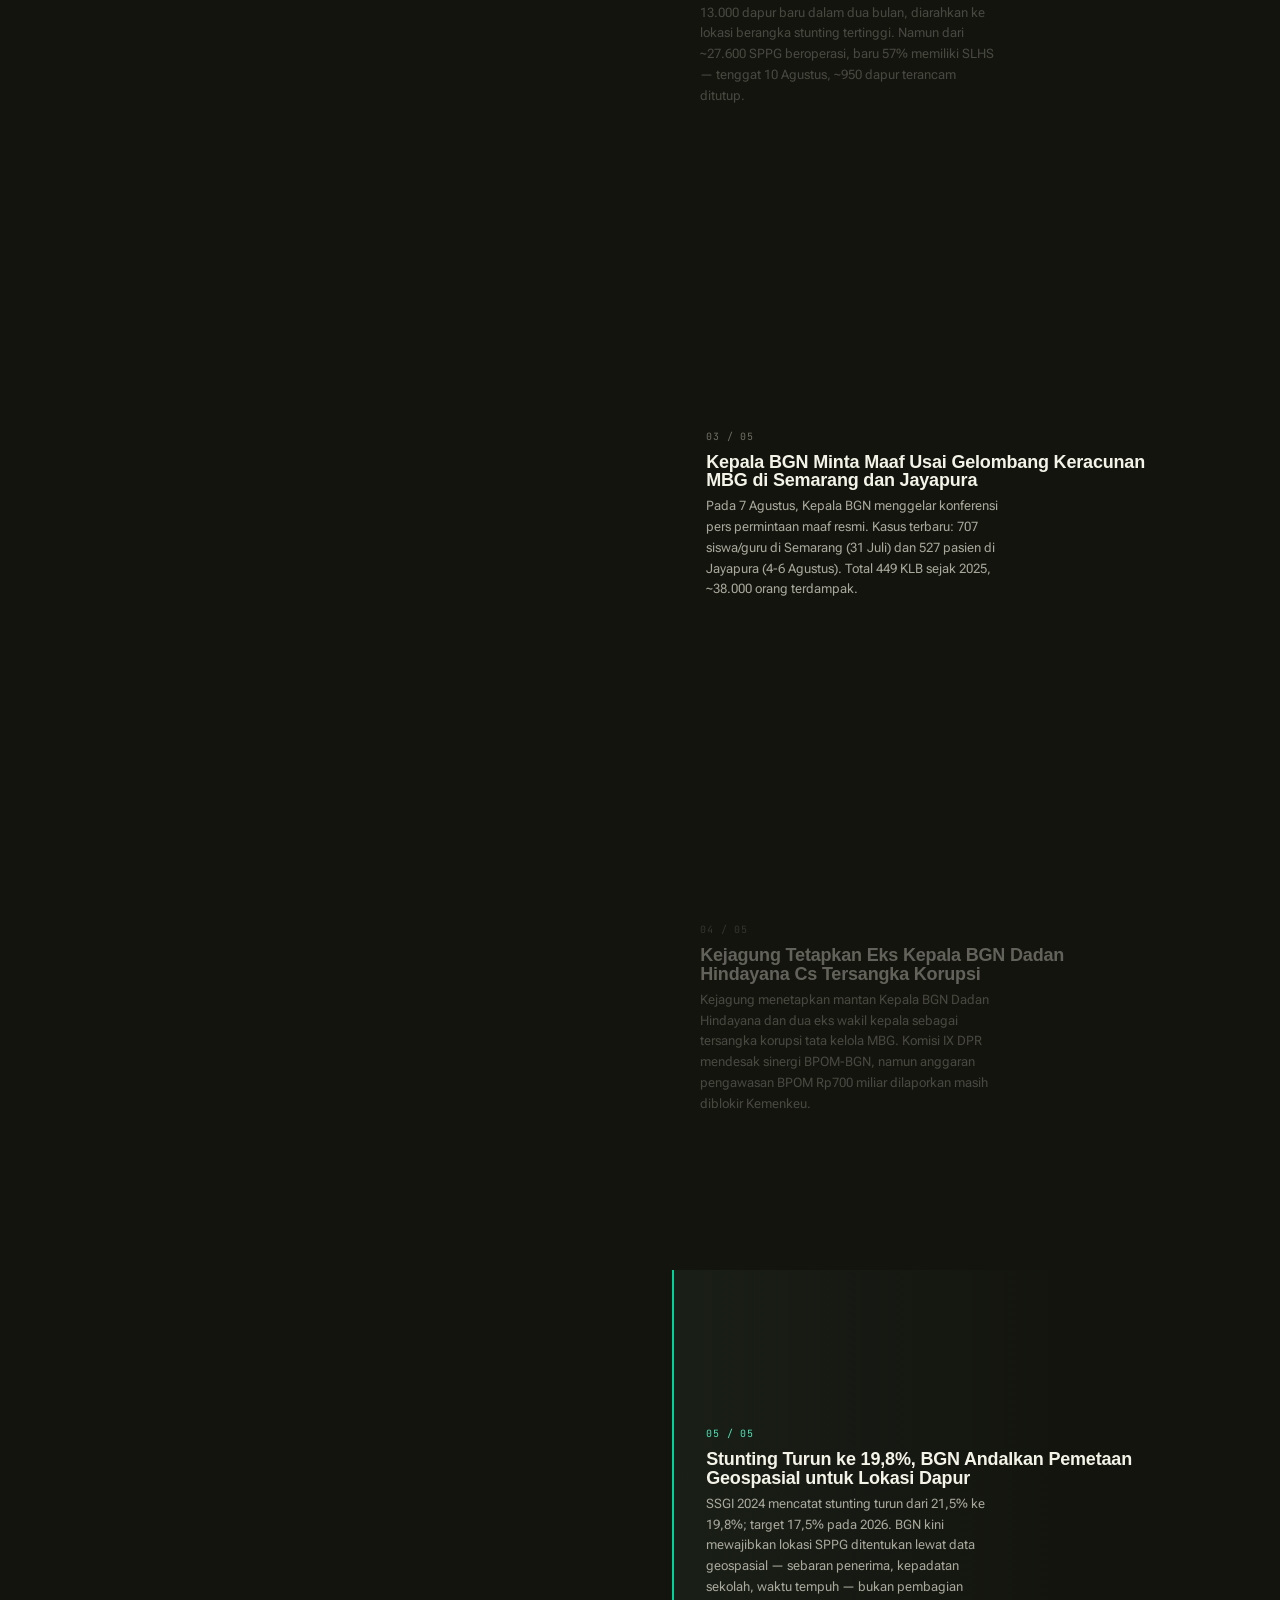
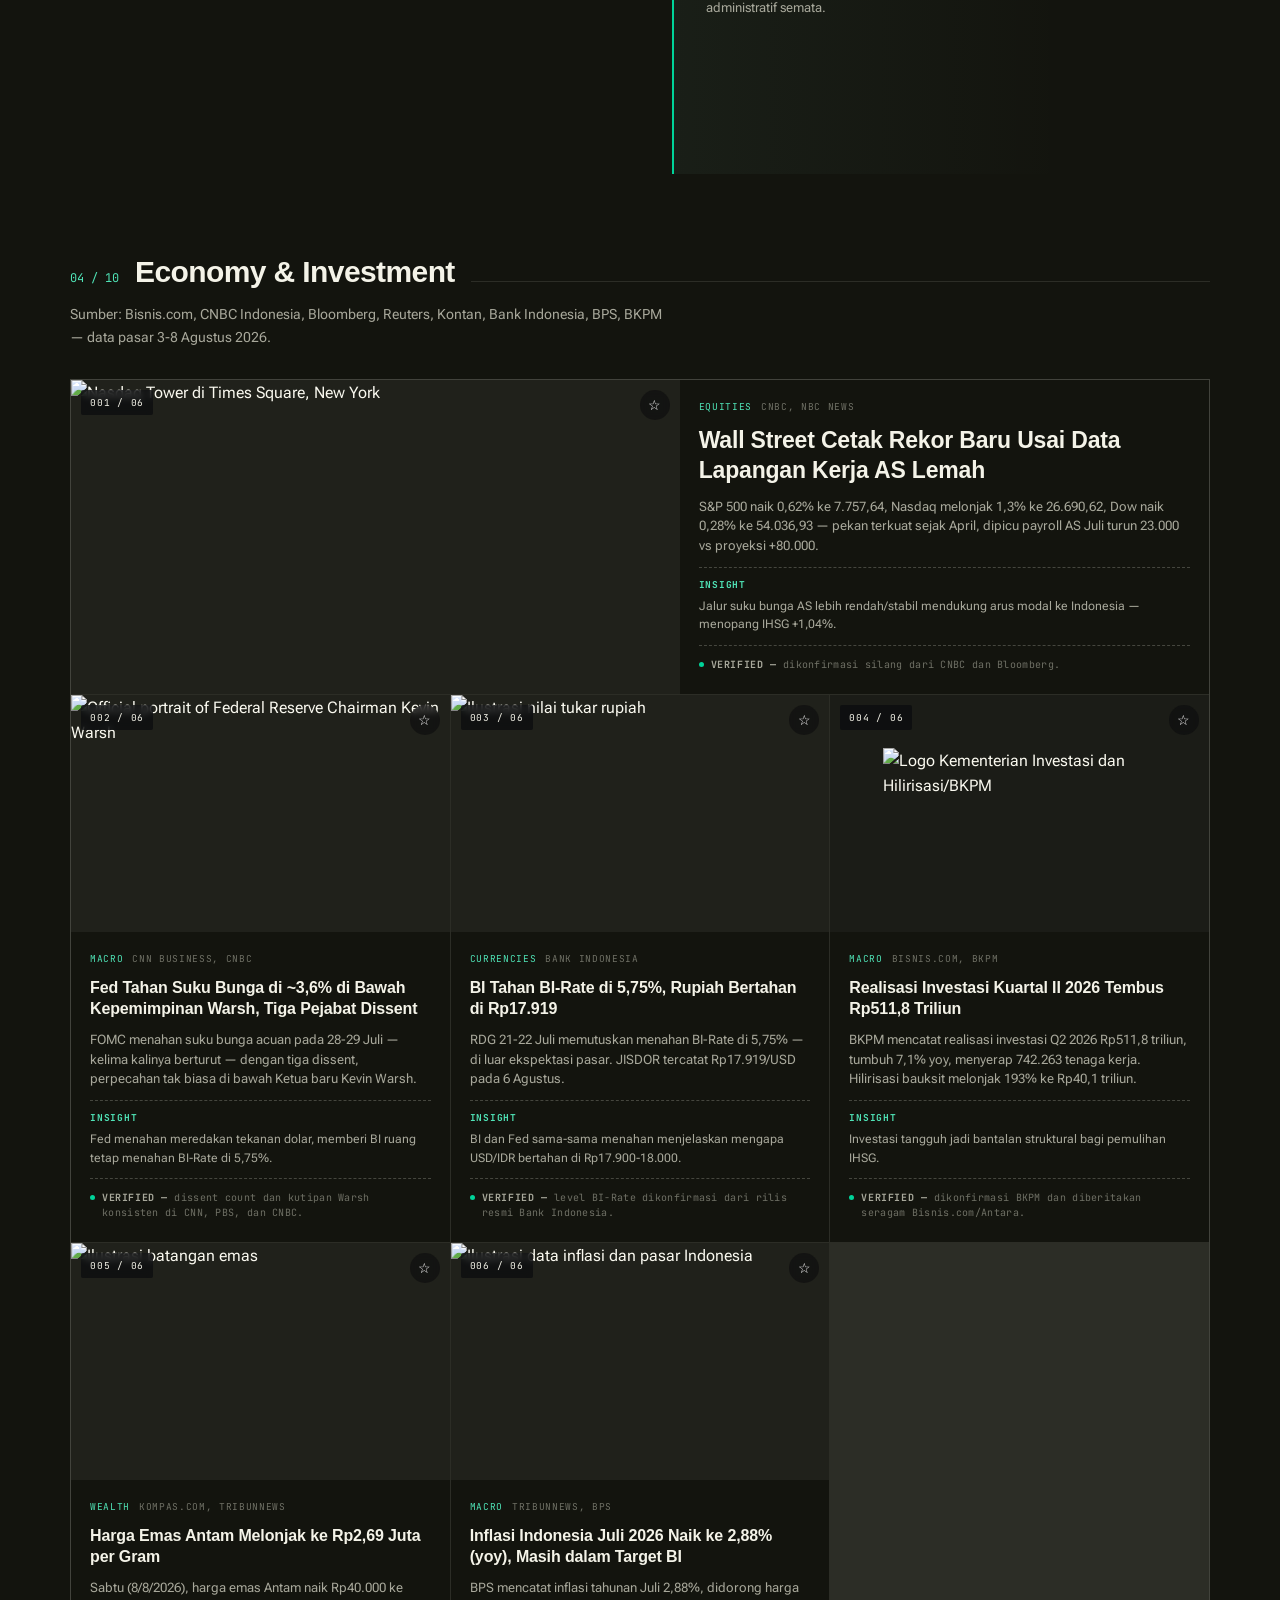
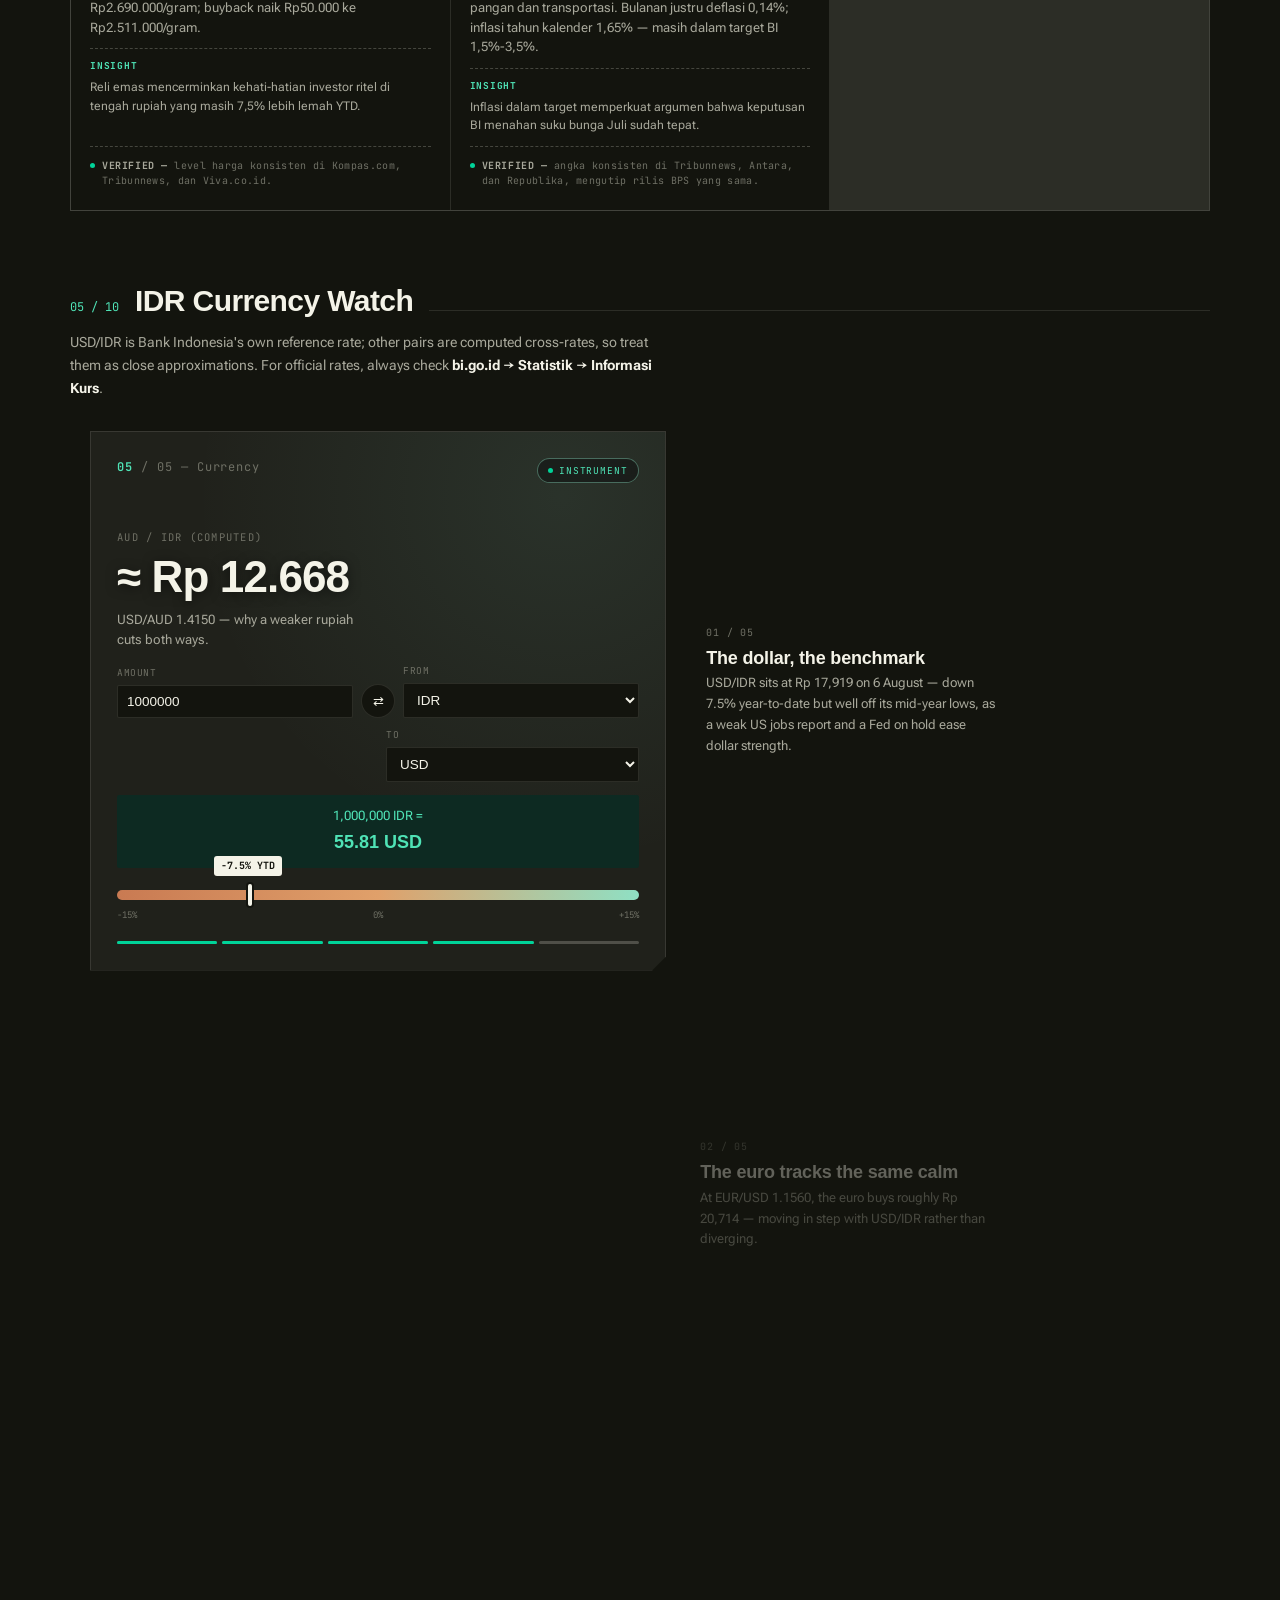
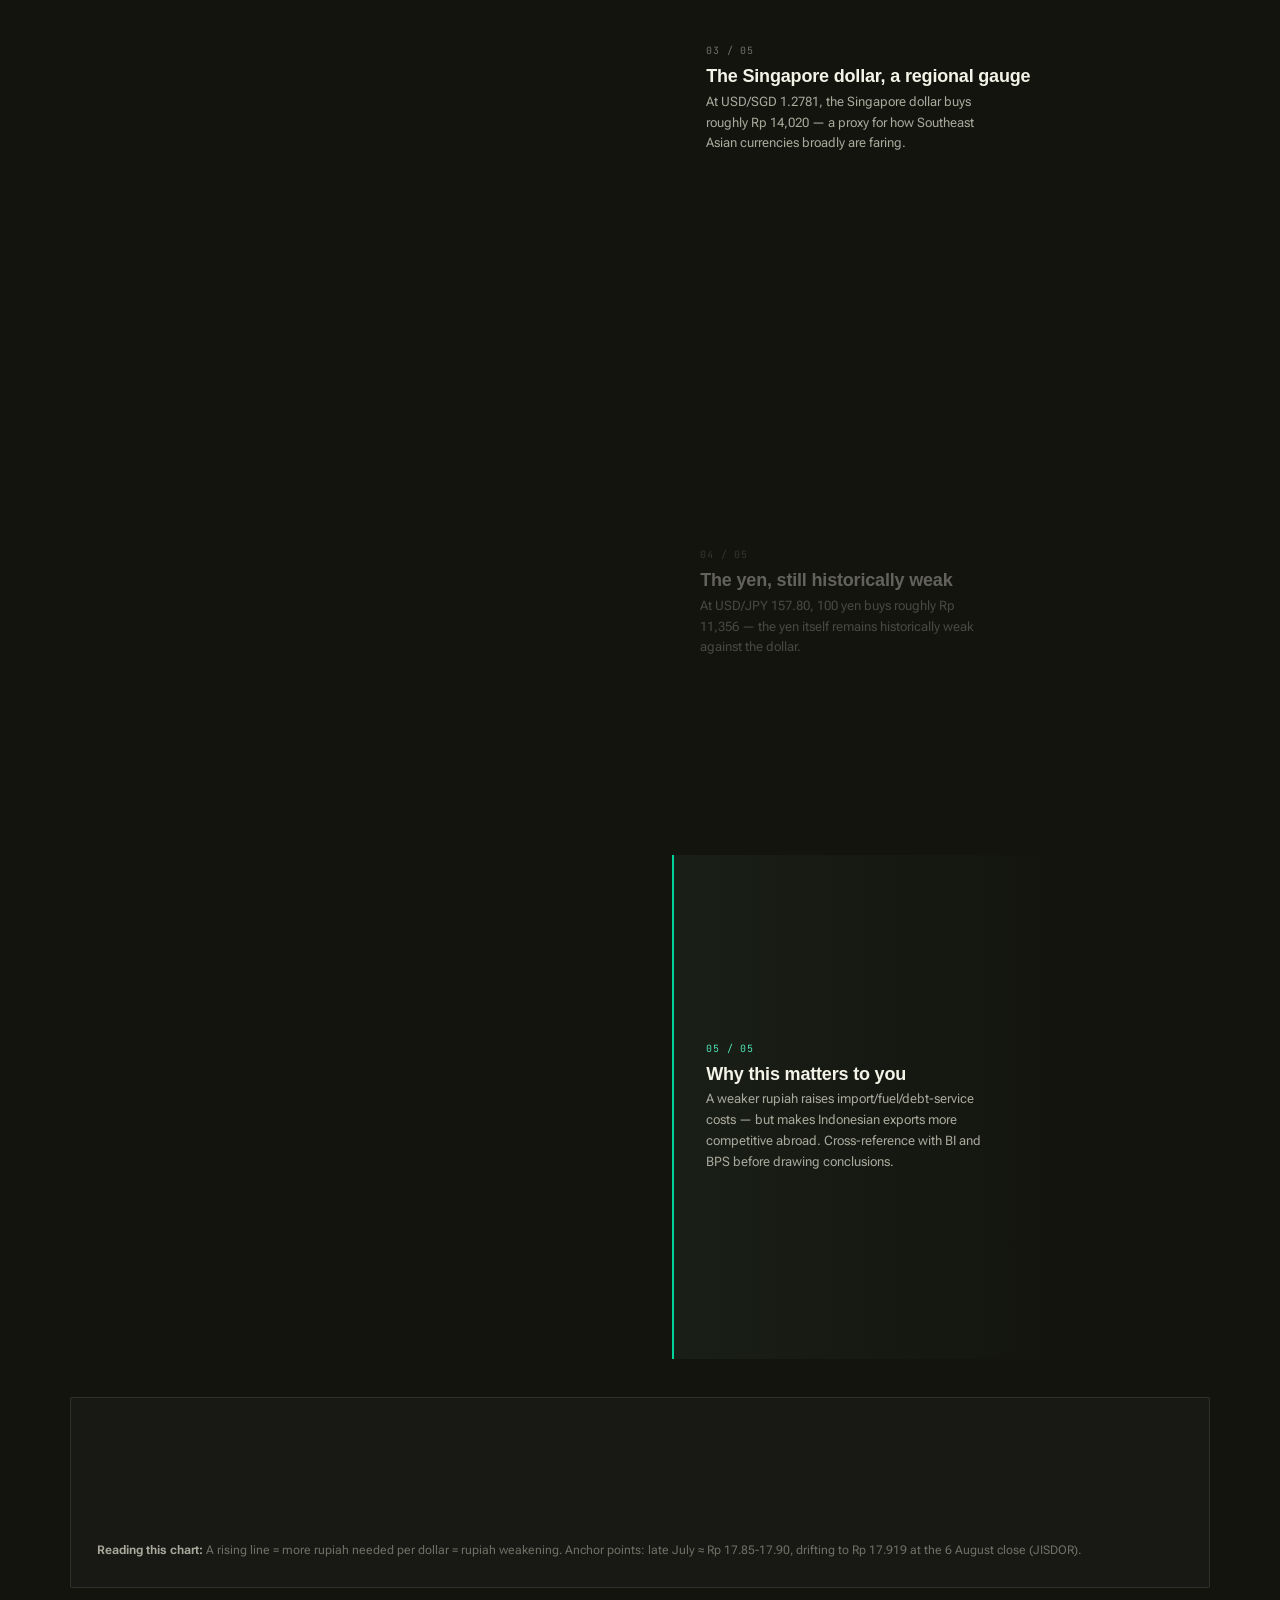
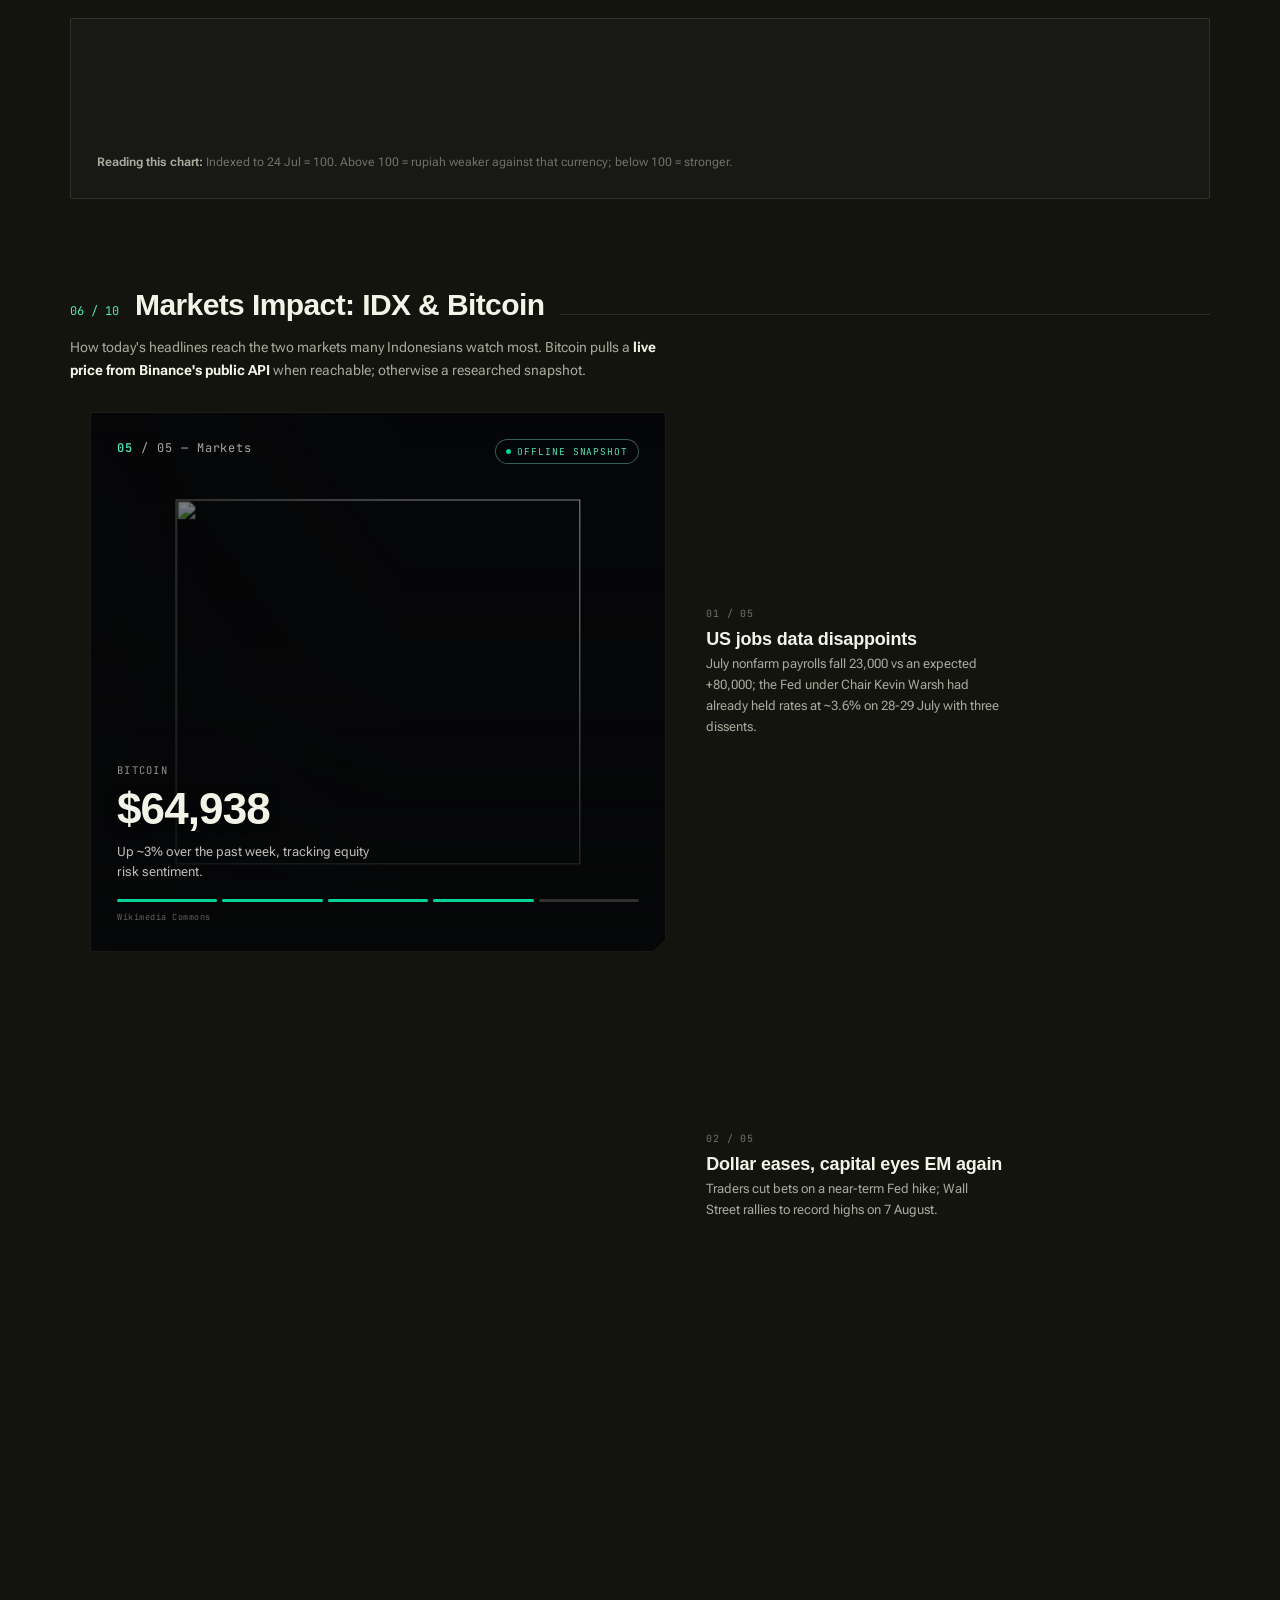
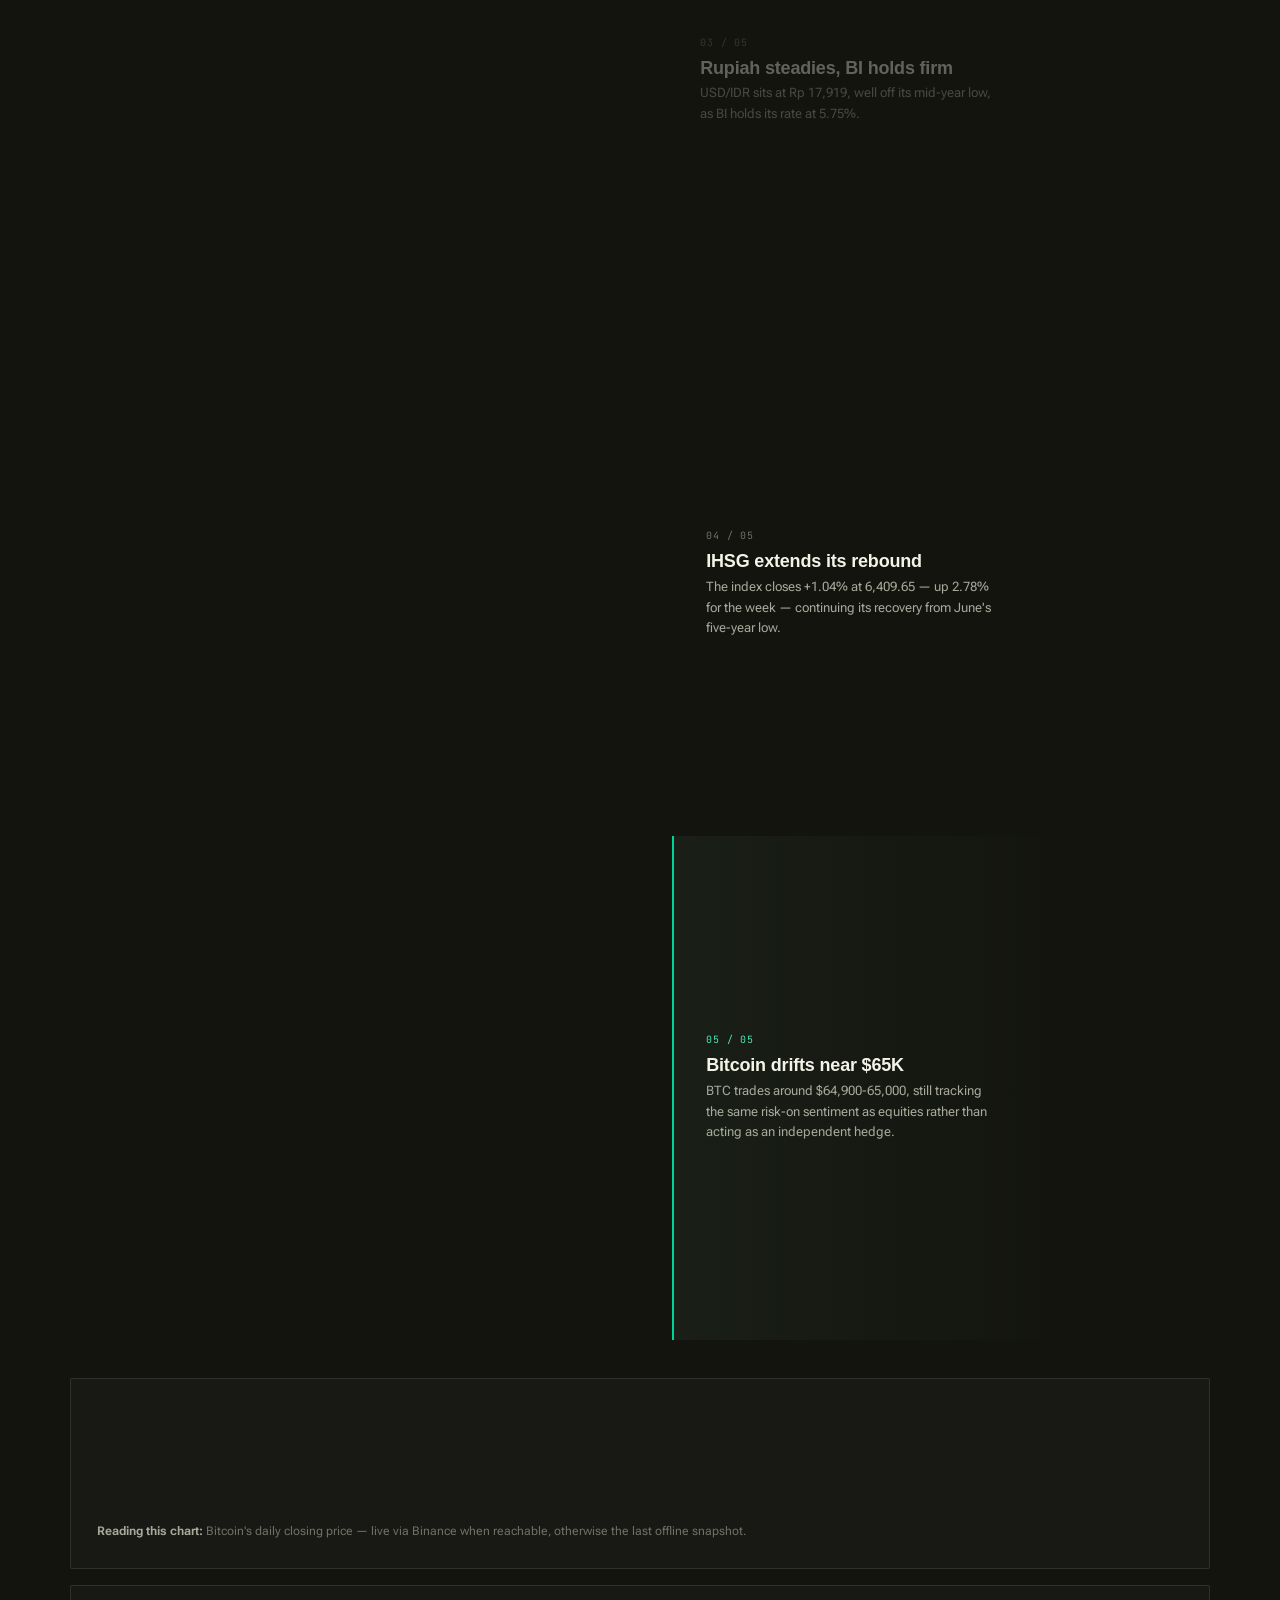
==== commit 86bfca4d: "Tighten News toward the reference: type, palette, cut corners Inspected the reference site's served " ====
--- a/news.html
+++ b/news.html
@@ -7,7 +7,7 @@
 <meta name="description" content="A scrollytelling daily briefing — international, national and economic news, each story traced to how it reaches Indonesia's rupiah, markets and streets.">
 <link rel="preconnect" href="https://fonts.googleapis.com">
 <link rel="preconnect" href="https://fonts.gstatic.com" crossorigin>
-<link href="https://fonts.googleapis.com/css2?family=Roboto+Flex:opsz,wght@8..144,300..800&family=Roboto+Mono:wght@400;500&family=Material+Symbols+Rounded:opsz,wght,FILL,GRAD@20..48,400,0,0&display=swap" rel="stylesheet">
+<link href="https://fonts.googleapis.com/css2?family=Roboto+Flex:opsz,wght@8..144,300..800&family=JetBrains+Mono:wght@300;400;500;700&family=Material+Symbols+Rounded:opsz,wght,FILL,GRAD@20..48,400,0,0&display=swap" rel="stylesheet">
 <script src="assets/js/theme-init.js?v=1"></script>
 <link rel="stylesheet" href="assets/css/style.css?v=55">
 <link rel="stylesheet" href="assets/css/news.css?v=3">
--- a/assets/css/news.css
+++ b/assets/css/news.css
@@ -7,17 +7,28 @@
    ============================================================ */
 
 :root{
-  --n-bg:#0b0c0e; --n-surface:#111316; --n-surface-2:#171a1e;
-  --n-ink:#f0eee7; --n-ink-soft:#a9a59b; --n-muted:#6b6862;
-  --n-line:rgba(240,238,231,.10); --n-line-strong:rgba(240,238,231,.20);
-  --n-accent:#8fe0c4; --n-accent-ink:#b6f0da; --n-accent-soft:#132623;
-  --n-warn:#e0a06a;
-  --n-mono:ui-monospace,'SF Mono',Menlo,'Courier New',monospace;
+  /* Grounds are olive-tinted rather than neutral — a warm-black family
+     reads as chosen, where a blue-grey black reads as default. */
+  --n-bg:#13140e; --n-surface:#181815; --n-surface-2:#20211b;
+  --n-ink:#f4f3e8; --n-ink-soft:#a8a89b; --n-muted:#6f7065;
+  --n-line:rgba(244,243,232,.11); --n-line-strong:rgba(244,243,232,.22);
+  /* Mint carries the signal; acid-lime is the second voice, reserved for
+     genuinely live/alert states so it stays loud. */
+  --n-accent:#00d399; --n-accent-ink:#4fe3b6; --n-accent-soft:#0d2a22;
+  --n-live:#ebfc72;
+  --n-warn:#f1664d;
+  --n-mono:'JetBrains Mono',ui-monospace,'SF Mono',Menlo,monospace;
   --n-ease:cubic-bezier(.22,1,.36,1);
+  /* Cut-corner geometry used on panels and the hero index. */
+  --n-cut:14px;
 }
 
 body[data-project="news"]{
   background:var(--n-bg); color:var(--n-ink);
+  /* Shared components on this page (dflow, .foot, .ms) read --font-mono
+     from variables.css; repoint it so they inherit JetBrains Mono too
+     instead of falling back to a system face. */
+  --font-mono:var(--n-mono);
 }
 body[data-project="news"] .theme-toggle{ display:none; }
 body[data-project="news"] .nav__links{
@@ -43,17 +54,24 @@
 .n-hero-hud .item .val{font-size:15px;color:var(--n-ink);font-variant-numeric:tabular-nums;}
 .n-hero-hud .item .val.up{color:var(--n-accent-ink);}
 .n-hero-hud .item .val.warn{color:var(--n-warn);}
-.n-hero-hud .live{margin-left:auto;display:flex;align-items:center;gap:7px;font-size:10.5px;letter-spacing:.1em;text-transform:uppercase;color:var(--n-accent-ink);}
-.n-hero-hud .live i{width:6px;height:6px;border-radius:50%;background:var(--n-accent);animation:nPulse 1.4s infinite;}
+/* Acid-lime is held back for genuinely live readouts, so it stays loud. */
+.n-hero-hud .live{margin-left:auto;display:flex;align-items:center;gap:7px;font-size:10.5px;letter-spacing:.1em;text-transform:uppercase;color:var(--n-live);}
+.n-hero-hud .live i{width:6px;height:6px;border-radius:50%;background:var(--n-live);animation:nPulse 1.4s infinite;}
 
 .n-hero h1{
-  font-family:-apple-system,'Helvetica Neue',sans-serif;font-size:clamp(38px,7vw,80px);font-weight:800;
-  letter-spacing:-.035em;line-height:.98;margin:0 0 22px;max-width:15ch;color:var(--n-ink);
-}
-.n-hero h1 span{color:var(--n-accent-ink);}
-.n-hero .lede{font-size:15.5px;color:var(--n-ink-soft);max-width:56ch;line-height:1.65;margin:0 0 30px;}
-
-.n-hero-index{display:flex;flex-wrap:wrap;gap:0;border:1px solid var(--n-line);border-radius:2px;overflow:hidden;margin-bottom:26px;}
+  font-family:'Roboto Flex',-apple-system,'Helvetica Neue',sans-serif;
+  font-size:clamp(44px,8.5vw,104px);font-weight:700;
+  /* Tight tracking + sub-1 leading is the reference's display signature. */
+  letter-spacing:-.04em;line-height:.9;margin:0 0 24px;max-width:13ch;color:var(--n-ink);
+  text-transform:uppercase;text-wrap:balance;
+}
+.n-hero h1 span{color:var(--n-accent);}
+.n-hero .lede{font-size:15.5px;color:var(--n-ink-soft);max-width:56ch;line-height:1.62;margin:0 0 30px;}
+
+.n-hero-index{
+  display:flex;flex-wrap:wrap;gap:0;border:1px solid var(--n-line);margin-bottom:26px;
+  clip-path:polygon(0 0, 100% 0, 100% calc(100% - var(--n-cut)), calc(100% - var(--n-cut)) 100%, 0 100%);
+}
 .n-hero-index a{
   font-family:var(--n-mono);font-size:11.5px;letter-spacing:.03em;color:var(--n-ink-soft);
   padding:12px 17px;border-right:1px solid var(--n-line);border-bottom:1px solid var(--n-line);text-decoration:none;
@@ -150,8 +168,13 @@
 
 .n-stage{
   position:relative;height:100%;overflow:hidden;background:#000;
-  border:1px solid var(--n-line);border-radius:2px;display:flex;flex-direction:column;
+  border:1px solid var(--n-line);display:flex;flex-direction:column;
   box-shadow:0 20px 50px -22px rgba(0,0,0,.6);
+  /* Bevelled bottom-right corner — a machined/instrument cue rather than
+     a rounded card. Border-radius is dropped since clip-path governs the
+     silhouette. */
+  border-radius:0;
+  clip-path:polygon(0 0, 100% 0, 100% calc(100% - var(--n-cut)), calc(100% - var(--n-cut)) 100%, 0 100%);
   /* Set continuously by news.js as you scroll (0..1). Defaults keep the
      panel correct if JS never runs. */
   --scrub:0; --local:0;
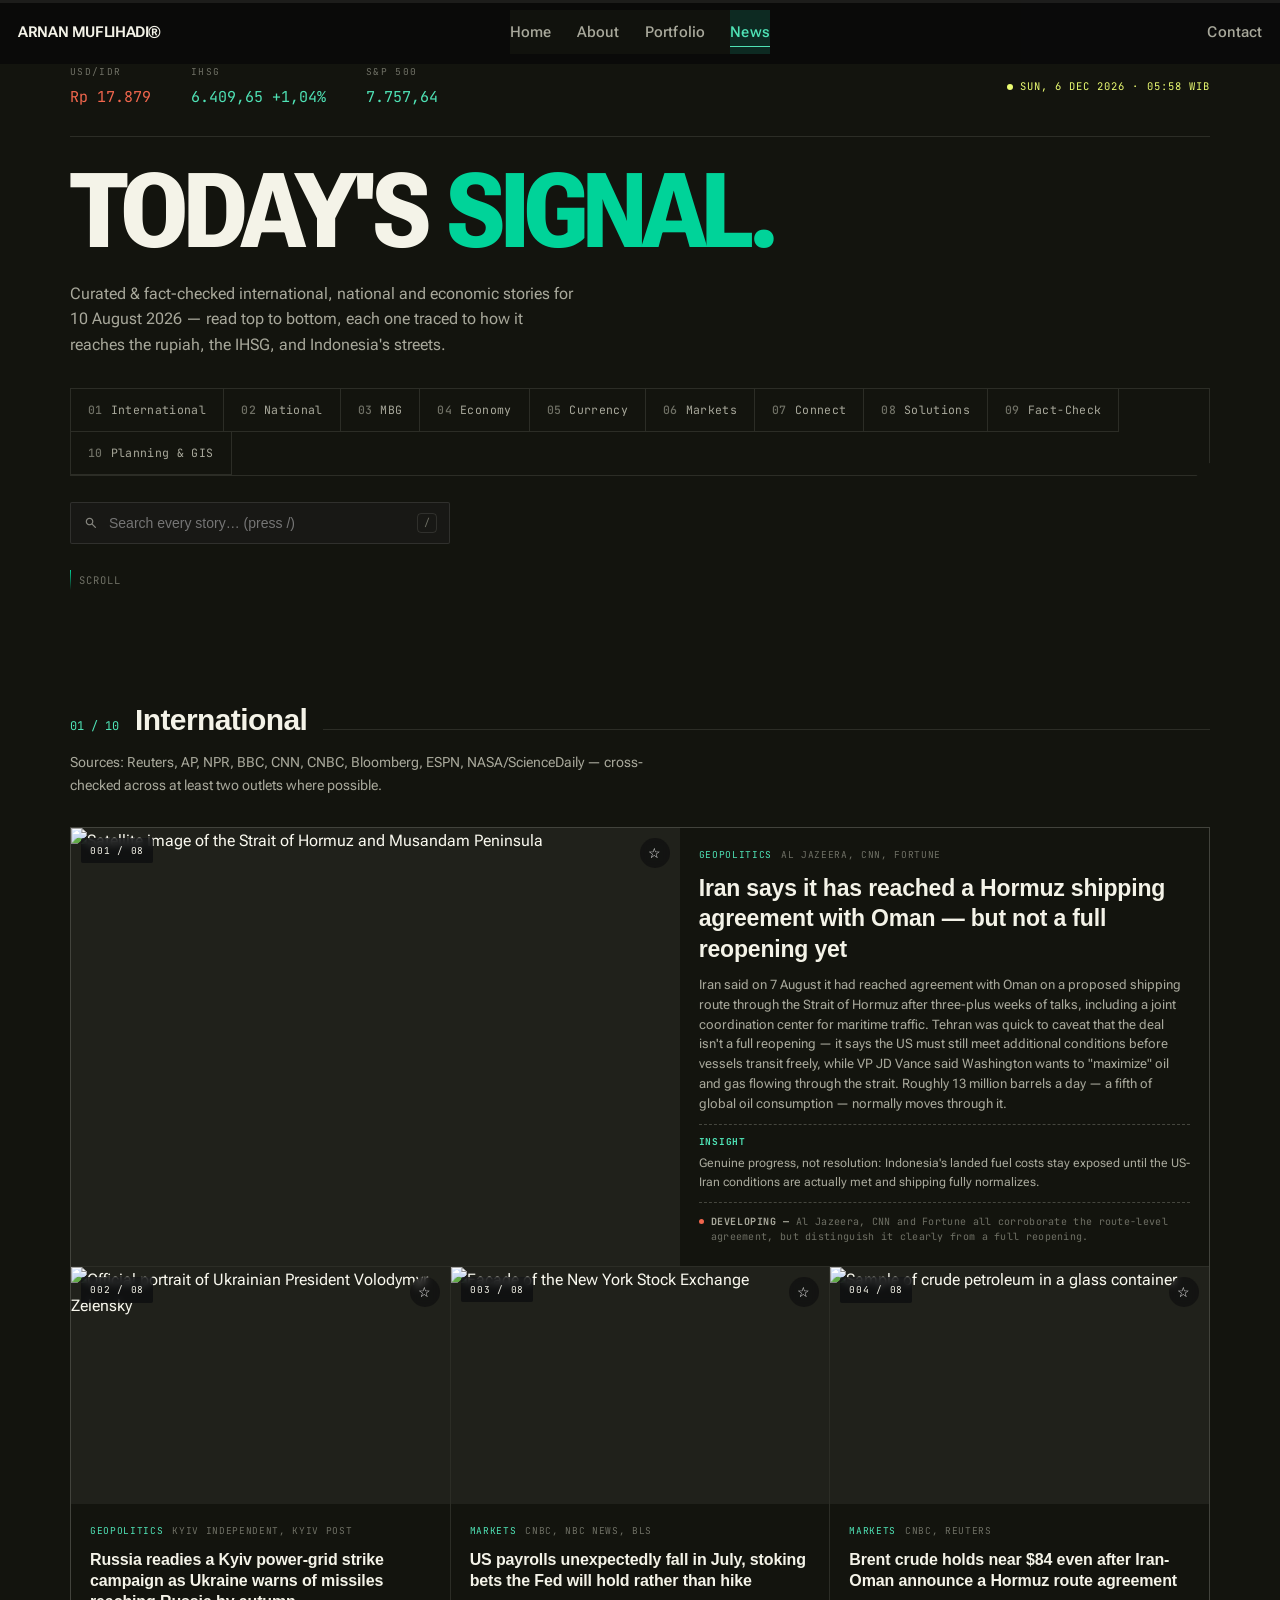
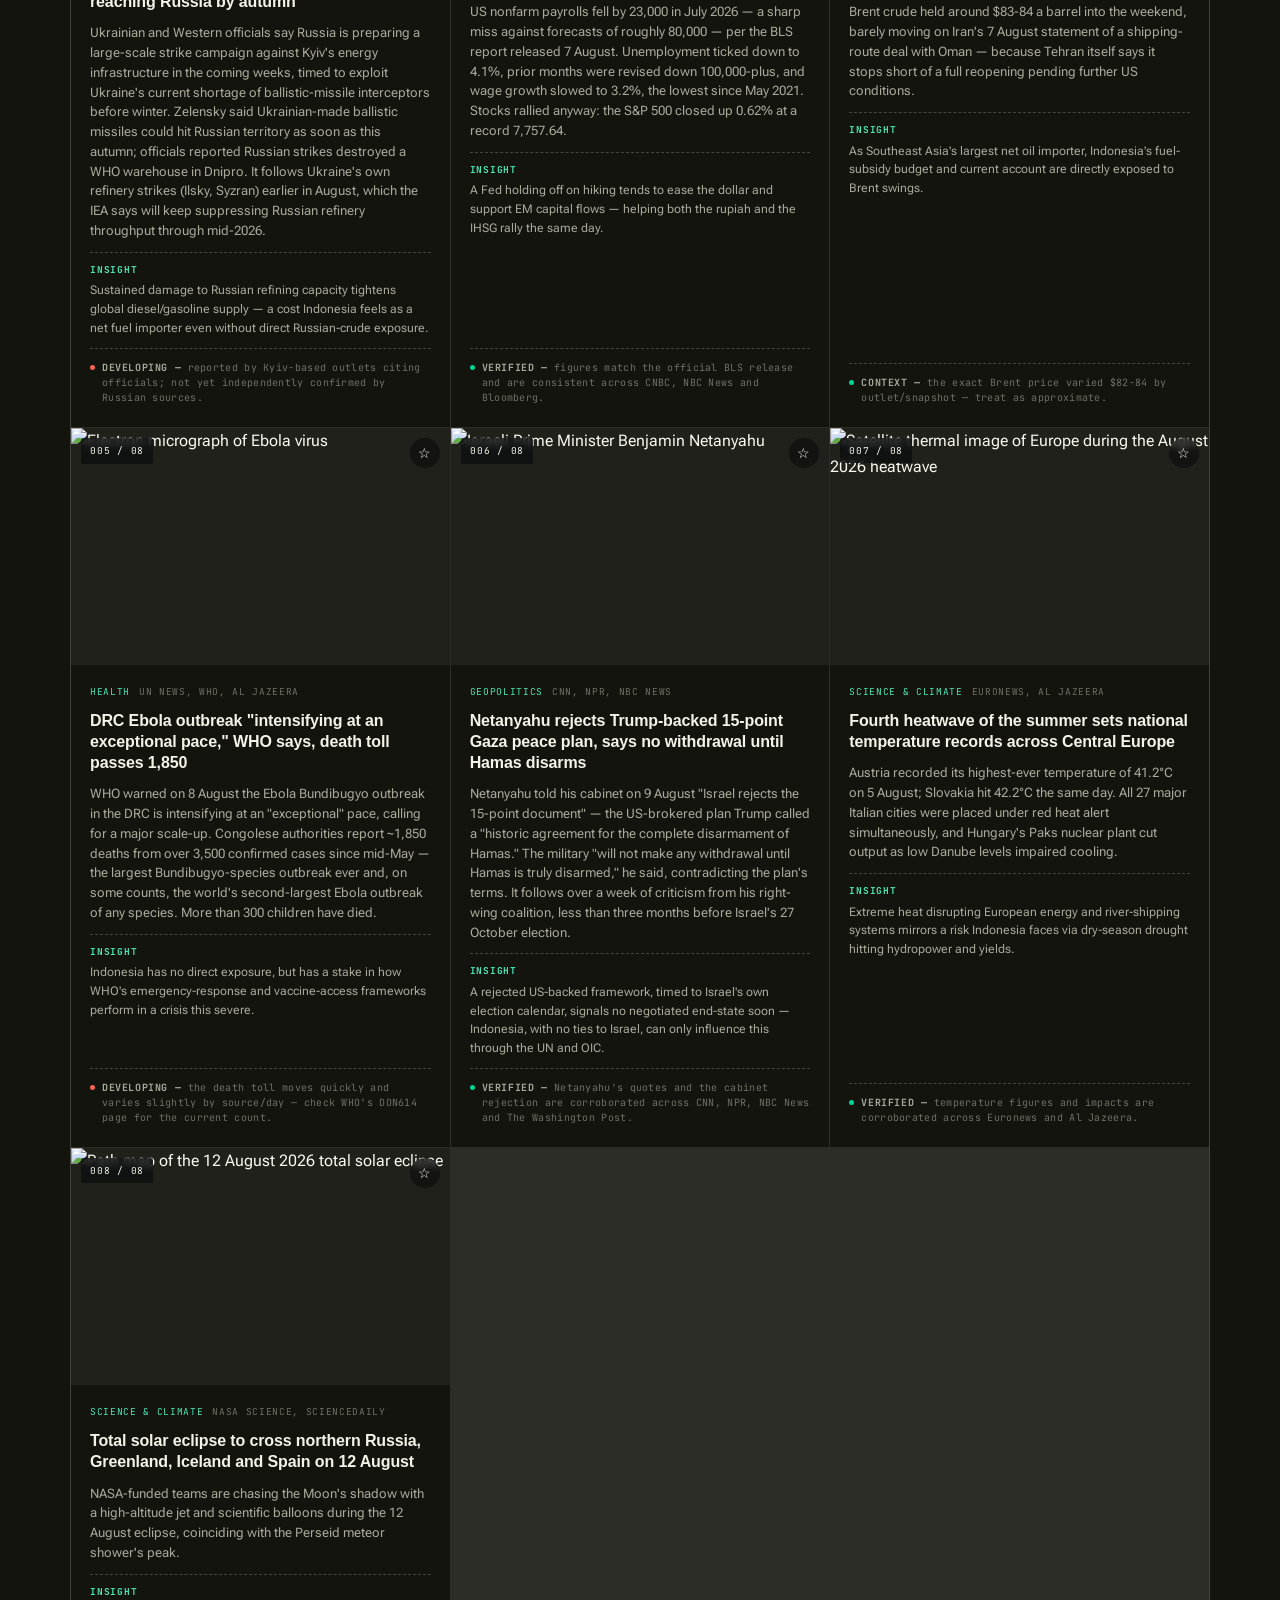
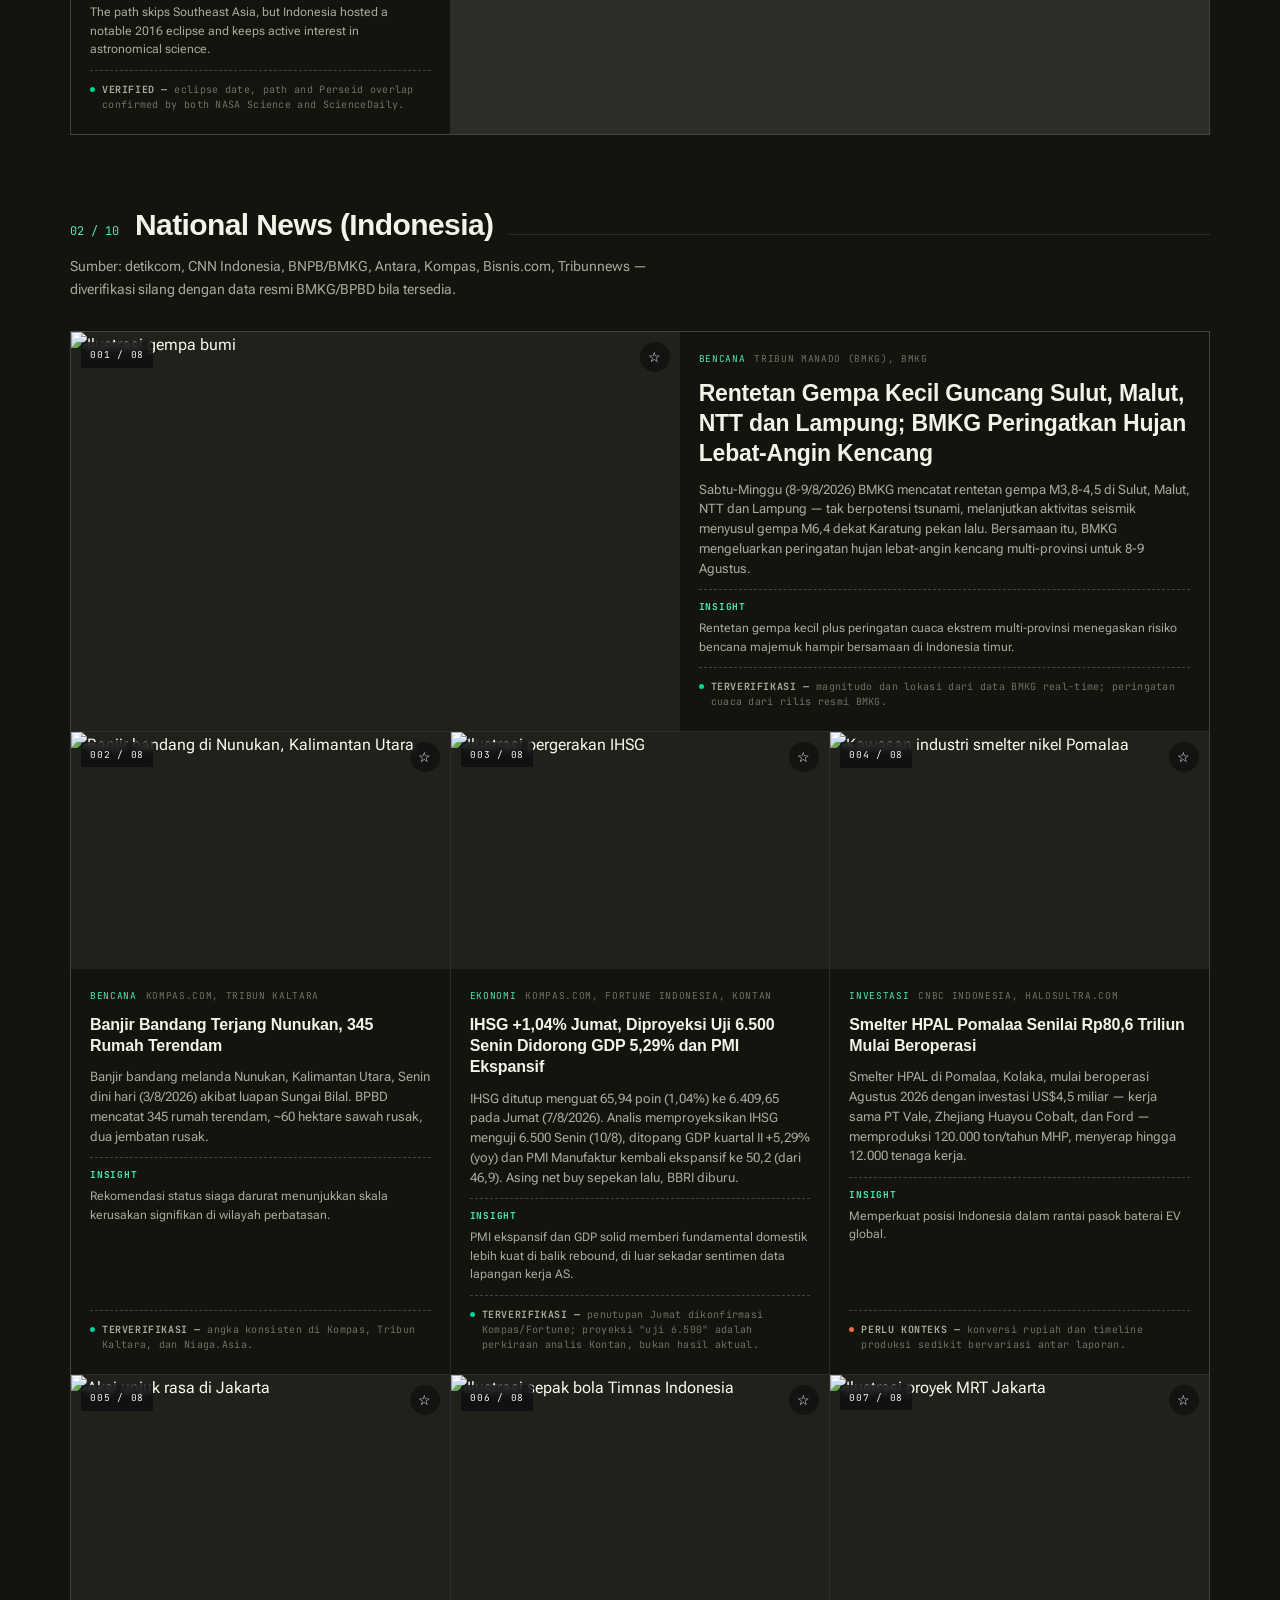
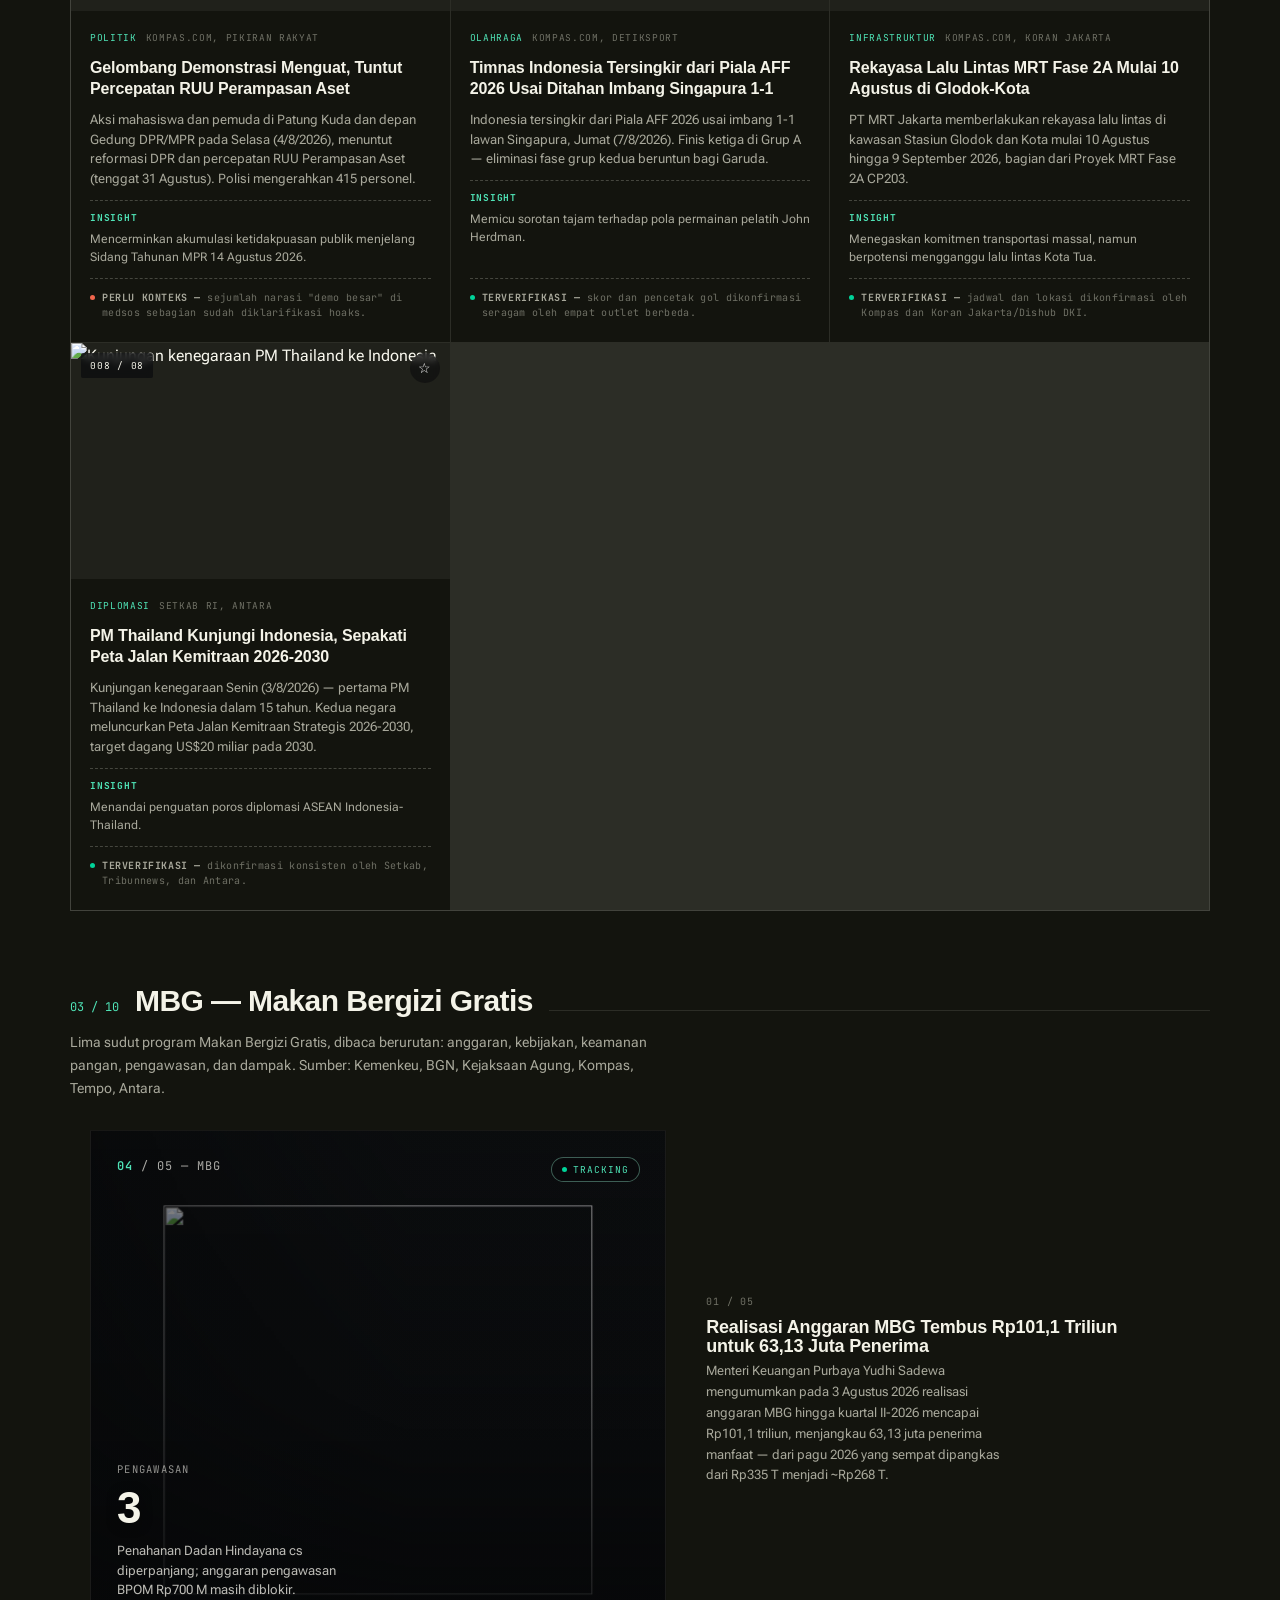
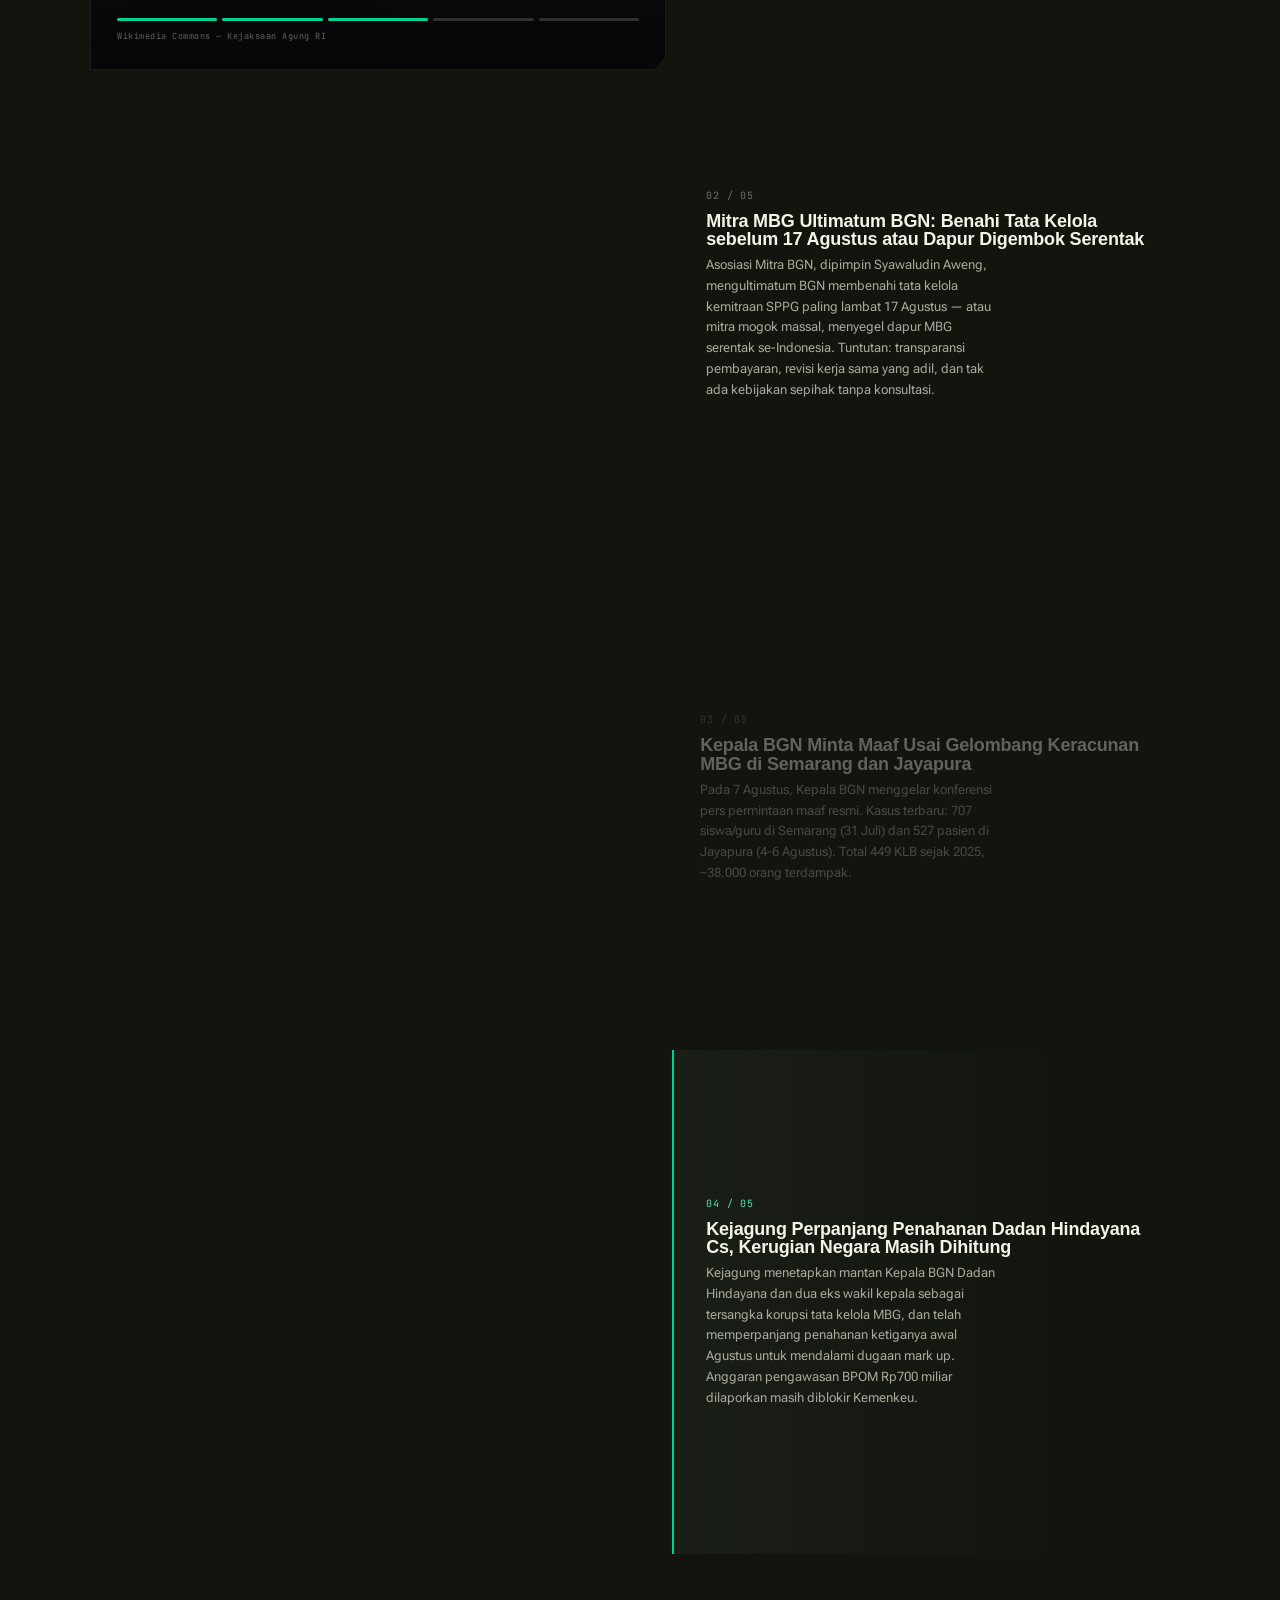
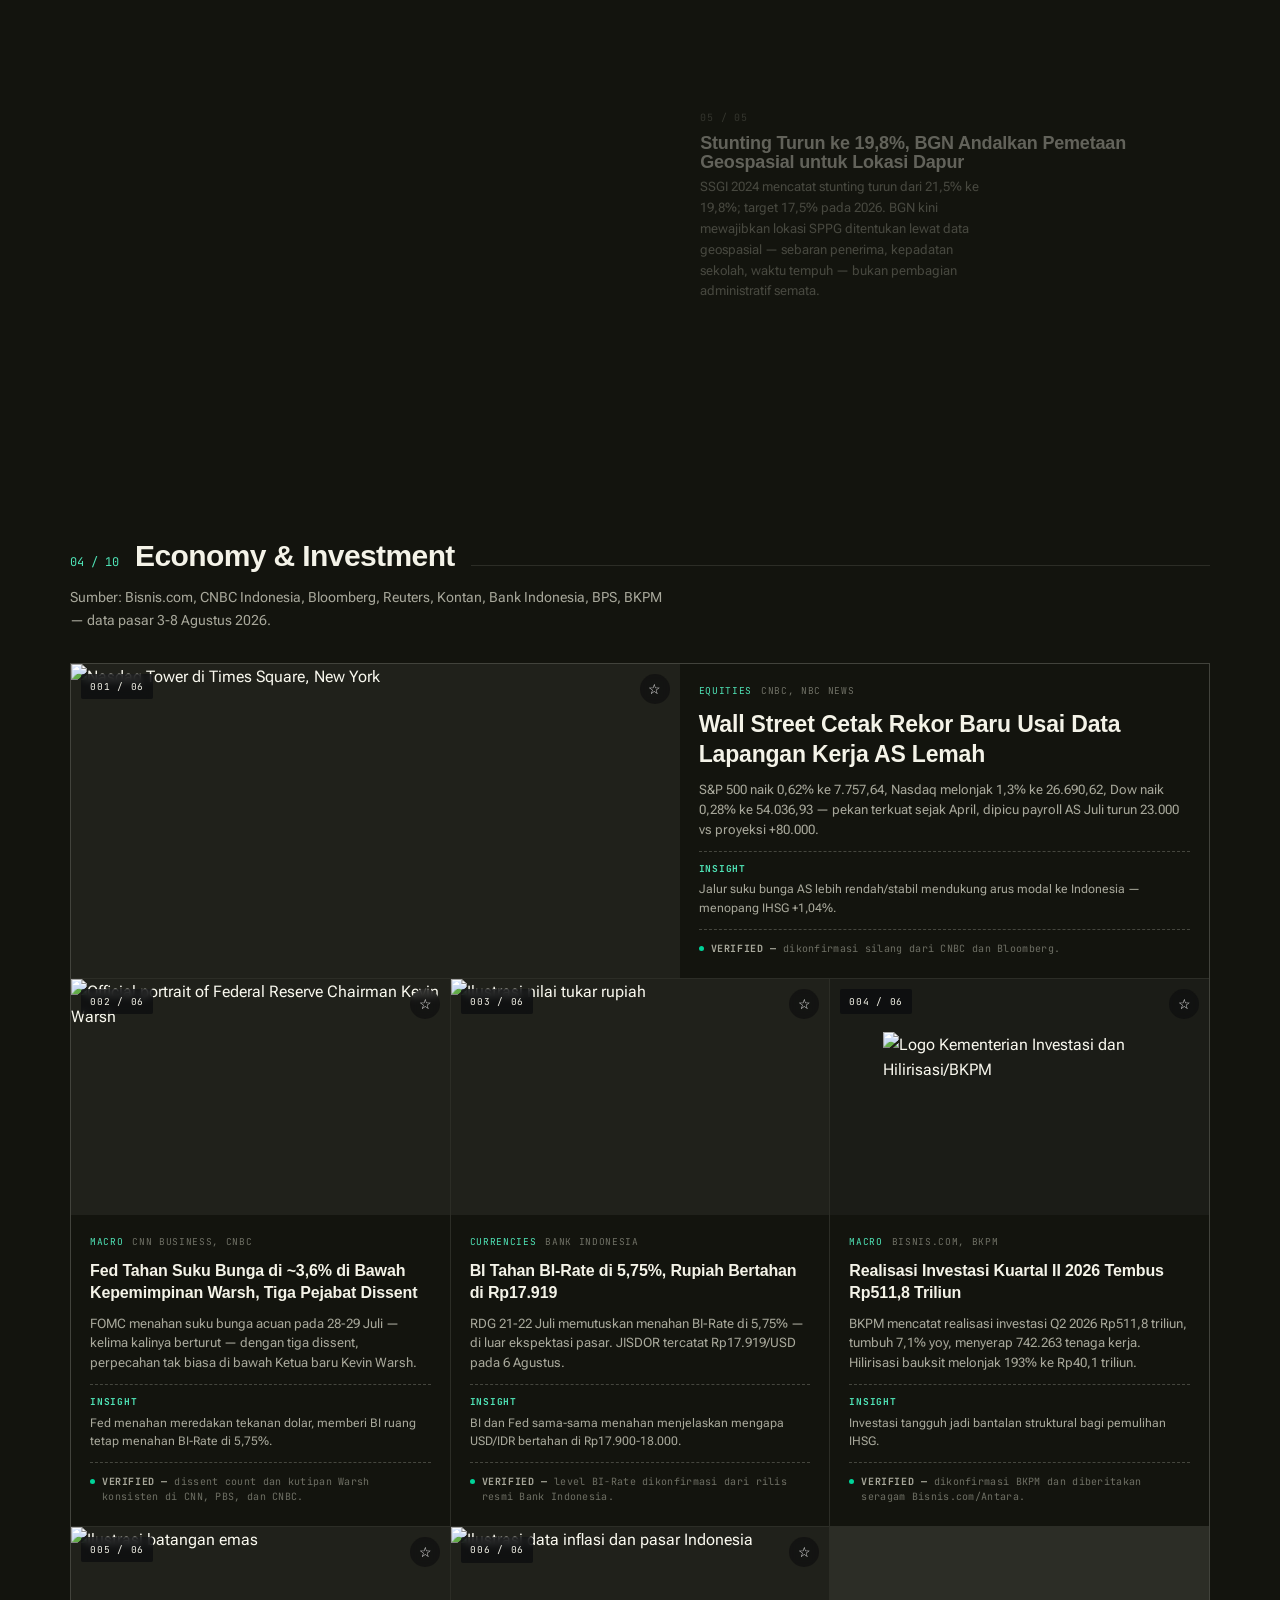
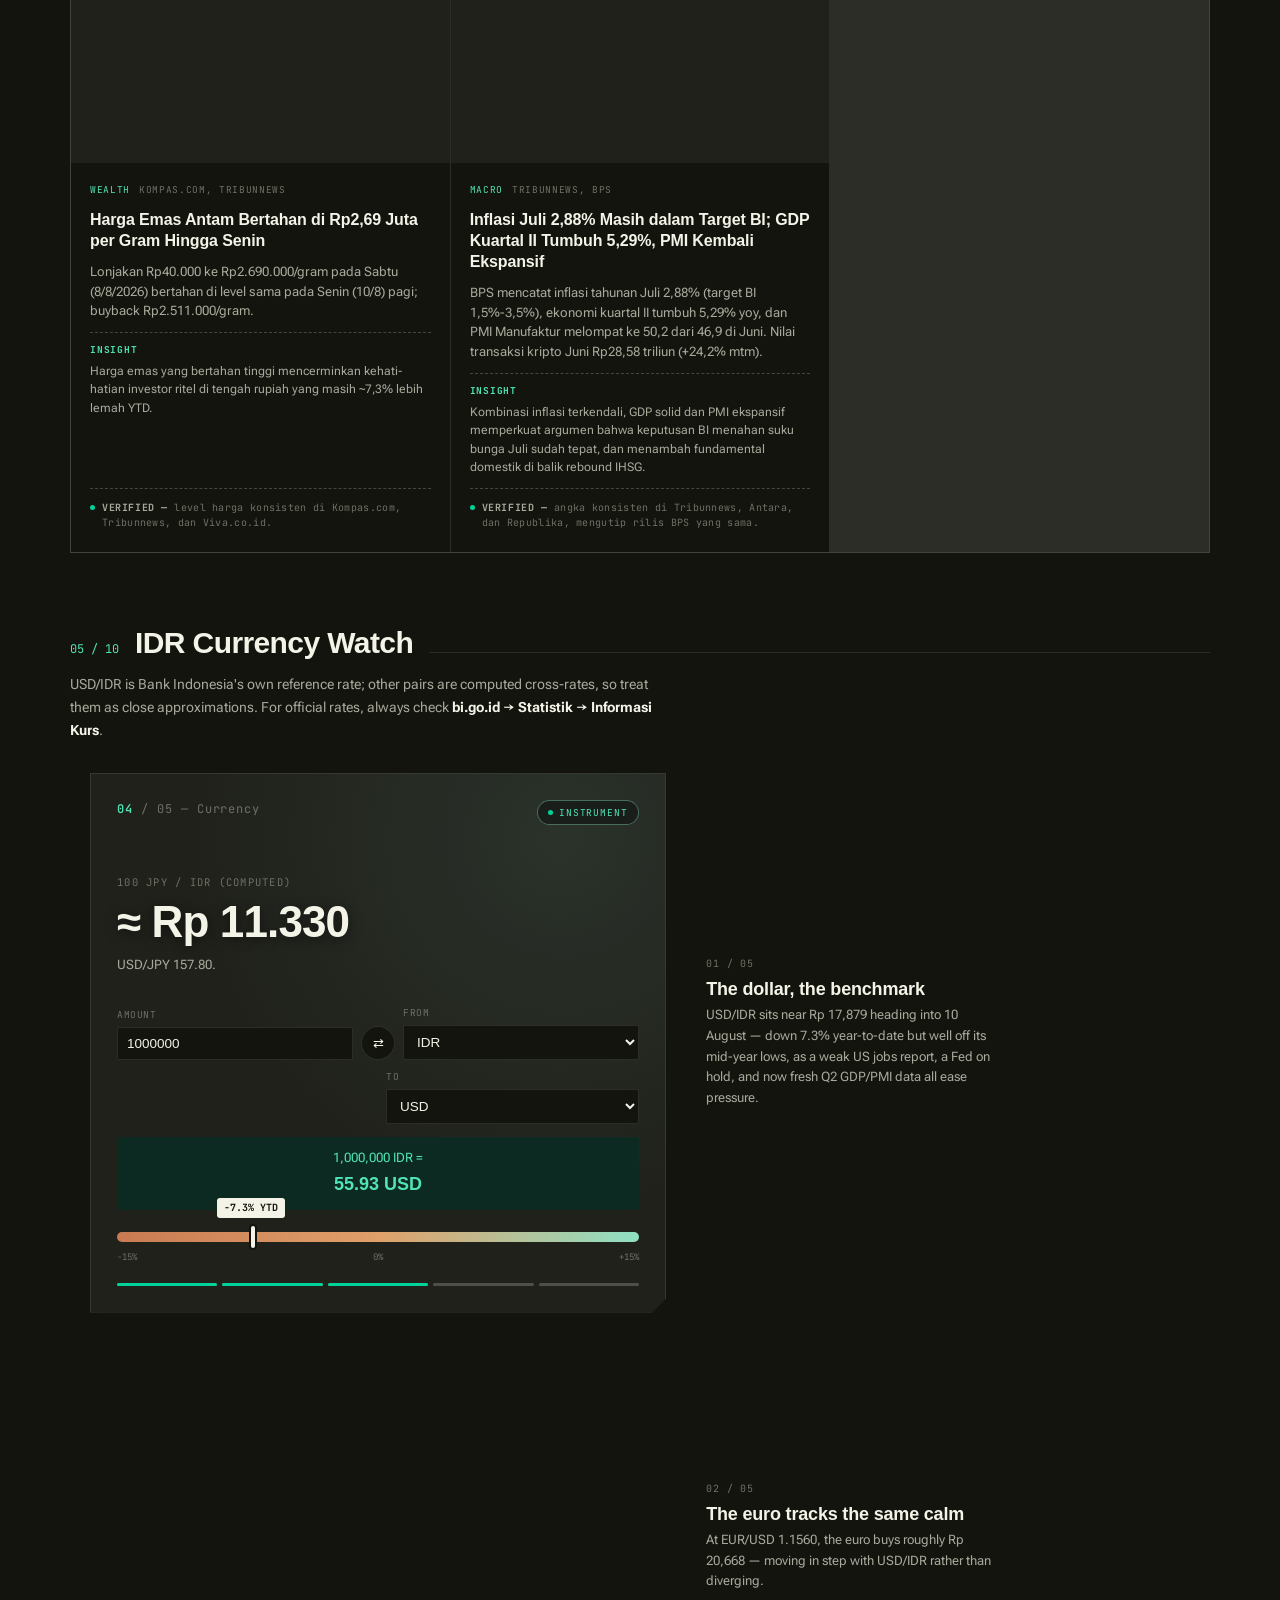
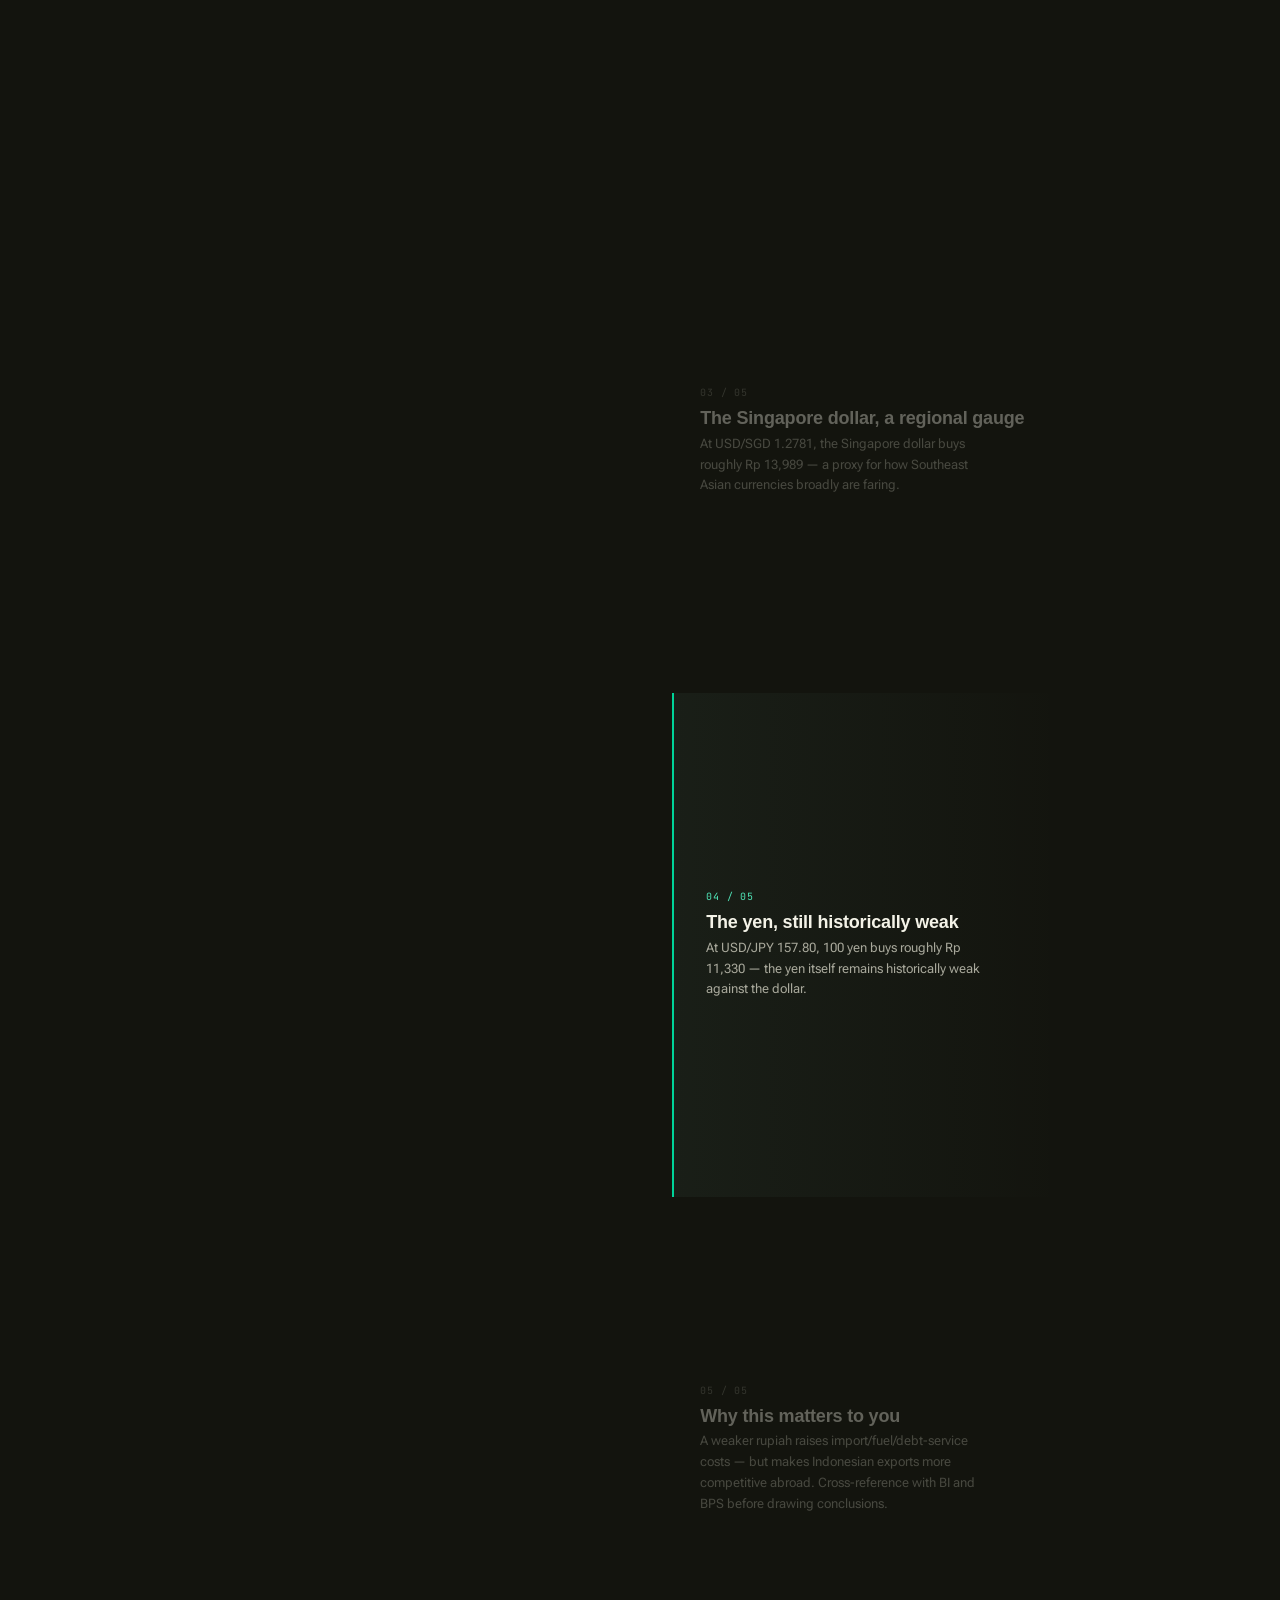
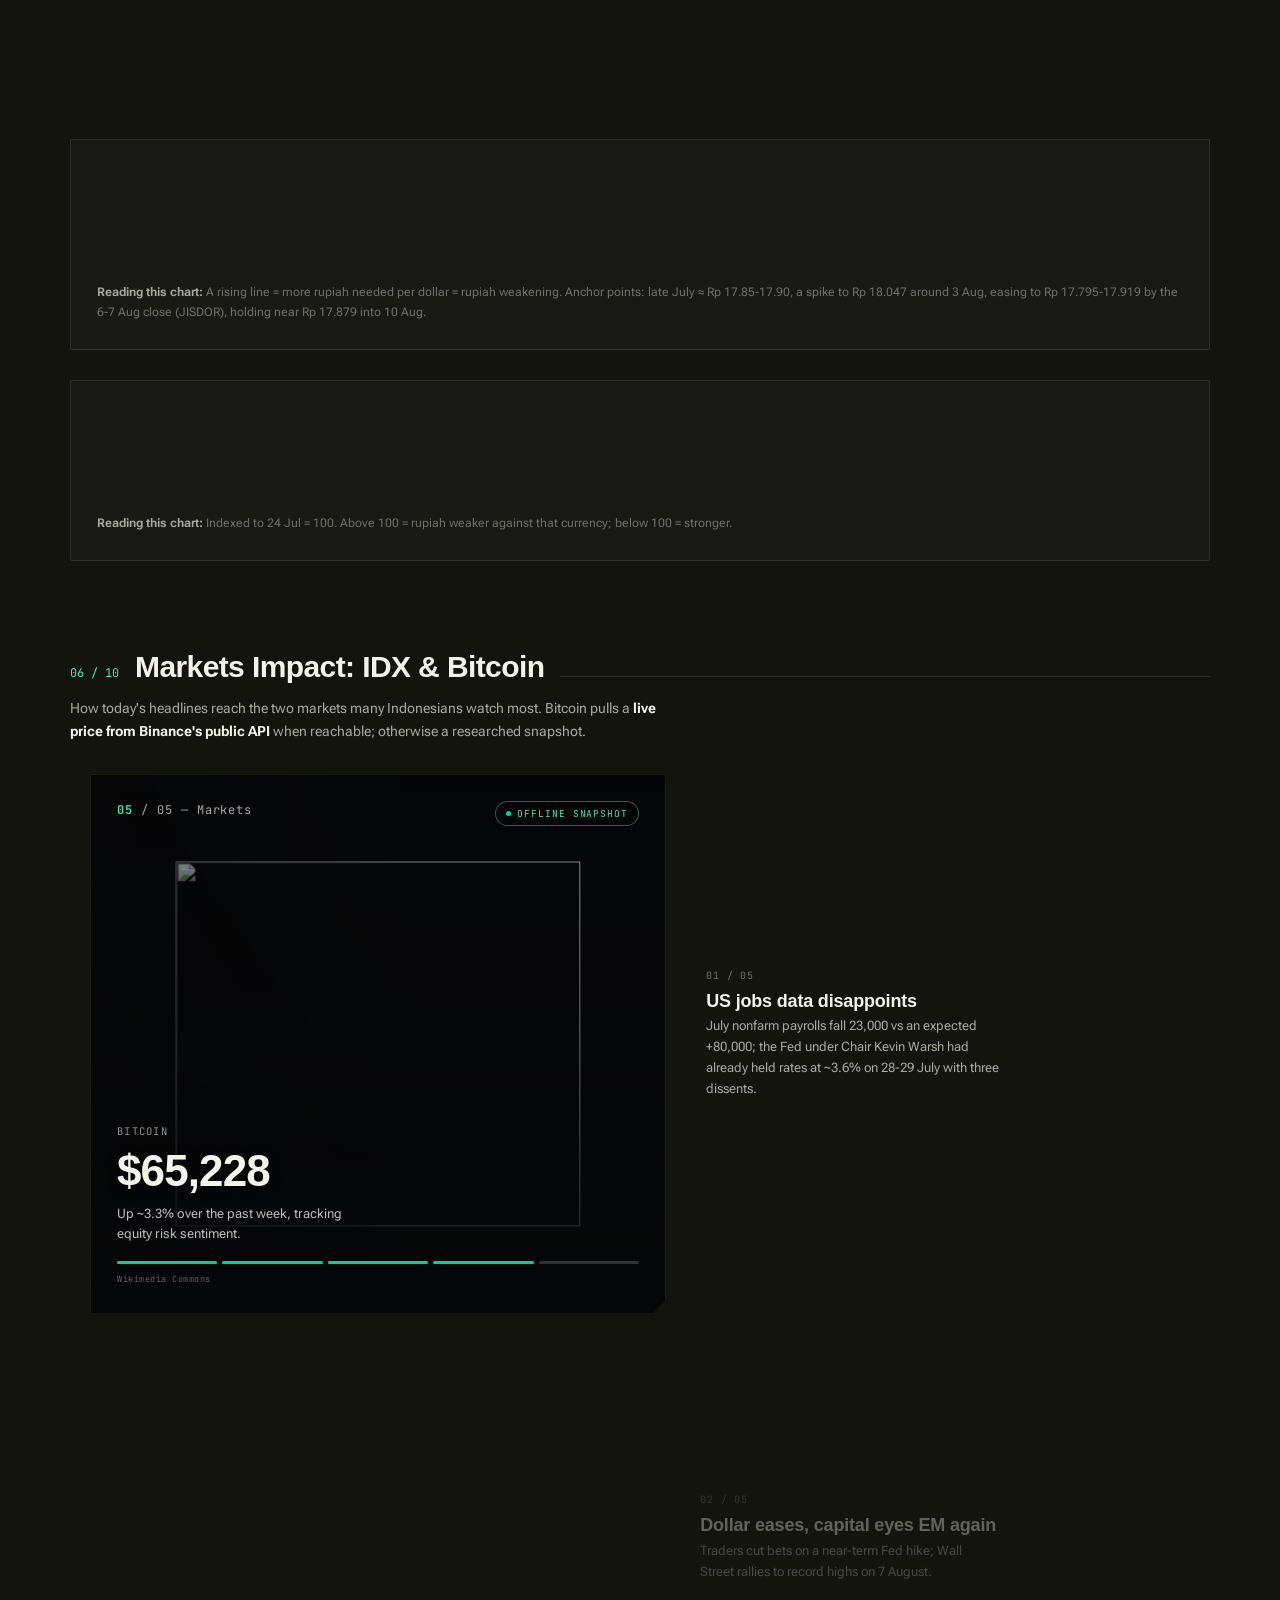
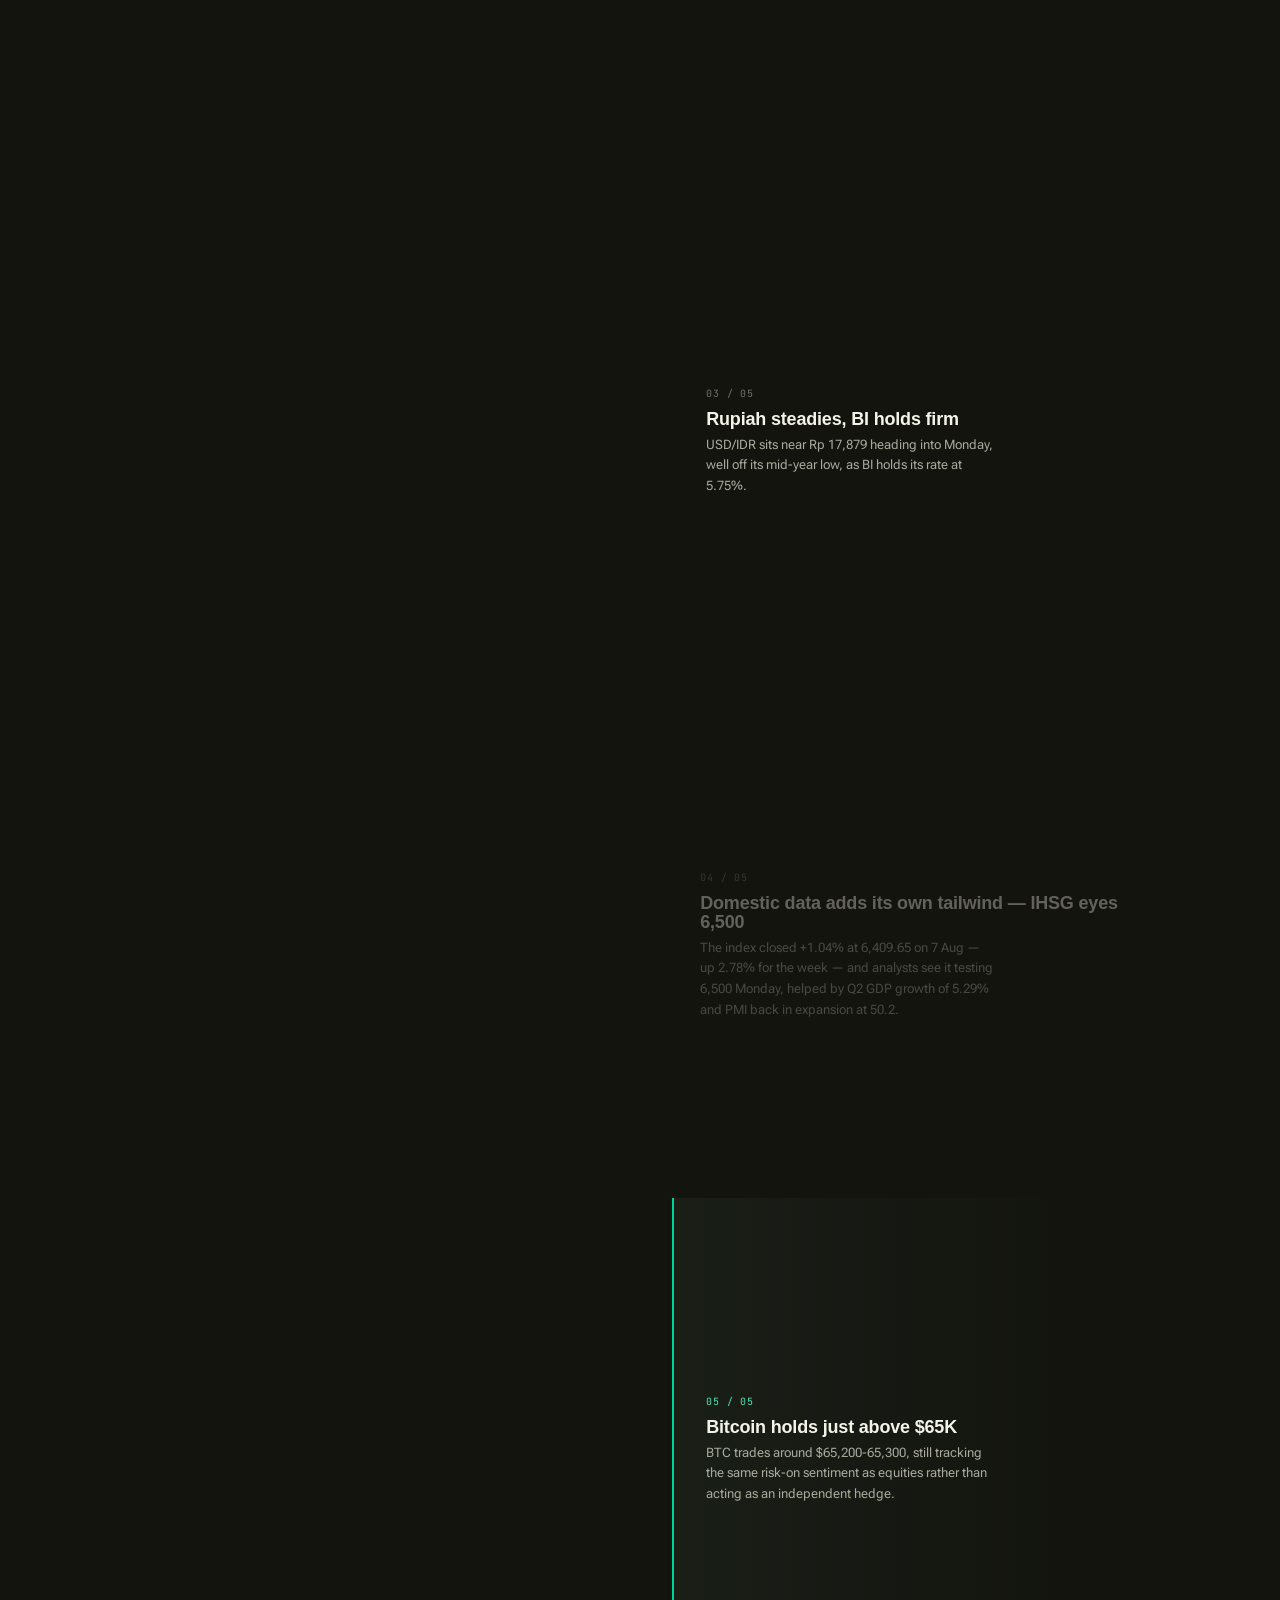
==== commit 92f57ce6: "Daily briefing update: 10 August 2026 Refreshes today's stories across all sections — Hormuz route a" ====
--- a/news.html
+++ b/news.html
@@ -46,13 +46,13 @@
 <!-- ============ HERO ============ -->
 <header class="n-hero" id="main" tabindex="-1">
   <div class="n-hero-hud">
-    <div class="item"><span class="lbl">USD/IDR</span><span class="val warn">Rp 17.919</span></div>
+    <div class="item"><span class="lbl">USD/IDR</span><span class="val warn">Rp 17.879</span></div>
     <div class="item"><span class="lbl">IHSG</span><span class="val up">6.409,65 +1,04%</span></div>
     <div class="item"><span class="lbl">S&amp;P 500</span><span class="val up">7.757,64</span></div>
     <div class="live"><i></i><span data-live-date>—</span></div>
   </div>
   <h1>Today's <span>signal.</span></h1>
-  <p class="lede">Curated &amp; fact-checked international, national and economic stories for 9 August 2026 — read top to bottom, each one traced to how it reaches the rupiah, the IHSG, and Indonesia's streets.</p>
+  <p class="lede">Curated &amp; fact-checked international, national and economic stories for 10 August 2026 — read top to bottom, each one traced to how it reaches the rupiah, the IHSG, and Indonesia's streets.</p>
   <nav class="n-hero-index" aria-label="Jump to chapter">
     <a href="#intl"><b>01</b> International</a>
     <a href="#national"><b>02</b> National</a>
@@ -88,11 +88,11 @@
           <span class="idx-tag">001 / 08</span>
         </div>
         <div class="n-card-body">
-          <div class="n-card-tags"><span class="n-cat">Geopolitics</span><span class="n-src">Al Jazeera, CNBC</span></div>
-          <h3>Iran and Oman near deal to restore commercial shipping through the Strait of Hormuz</h3>
-          <p class="dek">Iran and Oman are reportedly close to finalizing a framework agreement, reported 6-7 August, to restore commercial shipping through the Strait of Hormuz after months of disruption since the 2026 Iran war began in February. The framework would require vessels to pay maritime service fees through a newly created corporation rather than a full, unconditional reopening. President Trump said the broader Iran war could end "pretty soon," even as Abu Dhabi National Oil Co. reported continued attacks on transiting vessels. Roughly 13 million barrels a day — about a fifth of global oil consumption — normally moves through the strait.</p>
-          <div class="n-card-insight"><b>Insight</b>Indonesia imports a large share of its crude oil and LNG through Gulf routes feeding Hormuz, so any new fee regime or continued disruption keeps landed fuel costs elevated for Pertamina and the state subsidy budget.</div>
-          <div class="n-card-fact watch"><i></i><span><b>Developing —</b> Al Jazeera and CNBC both describe talks as "advancing positively," but no signed agreement was confirmed as of 7 August.</span></div>
+          <div class="n-card-tags"><span class="n-cat">Geopolitics</span><span class="n-src">Al Jazeera, CNN, Fortune</span></div>
+          <h3>Iran says it has reached a Hormuz shipping agreement with Oman — but not a full reopening yet</h3>
+          <p class="dek">Iran said on 7 August it had reached agreement with Oman on a proposed shipping route through the Strait of Hormuz after three-plus weeks of talks, including a joint coordination center for maritime traffic. Tehran was quick to caveat that the deal isn't a full reopening — it says the US must still meet additional conditions before vessels transit freely, while VP JD Vance said Washington wants to "maximize" oil and gas flowing through the strait. Roughly 13 million barrels a day — a fifth of global oil consumption — normally moves through it.</p>
+          <div class="n-card-insight"><b>Insight</b>Genuine progress, not resolution: Indonesia's landed fuel costs stay exposed until the US-Iran conditions are actually met and shipping fully normalizes.</div>
+          <div class="n-card-fact watch"><i></i><span><b>Developing —</b> Al Jazeera, CNN and Fortune all corroborate the route-level agreement, but distinguish it clearly from a full reopening.</span></div>
         </div>
       </article>
 
@@ -102,11 +102,11 @@
           <span class="idx-tag">002 / 08</span>
         </div>
         <div class="n-card-body">
-          <div class="n-card-tags"><span class="n-cat">Geopolitics</span><span class="n-src">Moscow Times, CNBC</span></div>
-          <h3>Ukraine strikes Russian oil refineries in Krasnodar and Samara regions</h3>
-          <p class="dek">Ukraine's military struck the Ilsky refinery in Krasnodar region and the Syzran refinery in Samara region overnight on 7-8 August, sparking fires at both sites. President Zelensky said the strikes are part of a sustained campaign to cut off funding for Moscow's war effort. The IEA says the drone campaign will keep suppressing Russian refinery throughput at least through mid-2026.</p>
-          <div class="n-card-insight"><b>Insight</b>Sustained damage to Russian refining capacity tightens global diesel and gasoline supply, an indirect pressure Indonesia — a net fuel importer — feels in its own energy import bill.</div>
-          <div class="n-card-fact"><i></i><span><b>Verified —</b> facility names, dates and campaign framing are corroborated across Moscow Times, Kyiv Independent and CNBC.</span></div>
+          <div class="n-card-tags"><span class="n-cat">Geopolitics</span><span class="n-src">Kyiv Independent, Kyiv Post</span></div>
+          <h3>Russia readies a Kyiv power-grid strike campaign as Ukraine warns of missiles reaching Russia by autumn</h3>
+          <p class="dek">Ukrainian and Western officials say Russia is preparing a large-scale strike campaign against Kyiv's energy infrastructure in the coming weeks, timed to exploit Ukraine's current shortage of ballistic-missile interceptors before winter. Zelensky said Ukrainian-made ballistic missiles could hit Russian territory as soon as this autumn; officials reported Russian strikes destroyed a WHO warehouse in Dnipro. It follows Ukraine's own refinery strikes (Ilsky, Syzran) earlier in August, which the IEA says will keep suppressing Russian refinery throughput through mid-2026.</p>
+          <div class="n-card-insight"><b>Insight</b>Sustained damage to Russian refining capacity tightens global diesel/gasoline supply — a cost Indonesia feels as a net fuel importer even without direct Russian-crude exposure.</div>
+          <div class="n-card-fact watch"><i></i><span><b>Developing —</b> reported by Kyiv-based outlets citing officials; not yet independently confirmed by Russian sources.</span></div>
         </div>
       </article>
 
@@ -131,8 +131,8 @@
         </div>
         <div class="n-card-body">
           <div class="n-card-tags"><span class="n-cat">Markets</span><span class="n-src">CNBC, Reuters</span></div>
-          <h3>Brent crude climbs toward $84 as traders await a Hormuz shipping resolution</h3>
-          <p class="dek">Brent crude futures rose about 1% to roughly $83-84 a barrel on 7 August, even after falling more than 7% the prior week, as markets weighed the pending Iran-Oman Hormuz framework against continued reports of vessel attacks in the strait.</p>
+          <h3>Brent crude holds near $84 even after Iran-Oman announce a Hormuz route agreement</h3>
+          <p class="dek">Brent crude held around $83-84 a barrel into the weekend, barely moving on Iran's 7 August statement of a shipping-route deal with Oman — because Tehran itself says it stops short of a full reopening pending further US conditions.</p>
           <div class="n-card-insight"><b>Insight</b>As Southeast Asia's largest net oil importer, Indonesia's fuel-subsidy budget and current account are directly exposed to Brent swings.</div>
           <div class="n-card-fact"><i></i><span><b>Context —</b> the exact Brent price varied $82-84 by outlet/snapshot — treat as approximate.</span></div>
         </div>
@@ -144,25 +144,25 @@
           <span class="idx-tag">005 / 08</span>
         </div>
         <div class="n-card-body">
-          <div class="n-card-tags"><span class="n-cat">Health</span><span class="n-src">WHO Disease Outbreak News</span></div>
-          <h3>DRC Ebola outbreak becomes the country's largest ever recorded</h3>
-          <p class="dek">The Ebola Bundibugyo outbreak in the DRC has reached 3,605 confirmed cases and 1,587 deaths as of WHO's 1 August update — a 44% case-fatality ratio — surpassing the 2018-2020 outbreak to become the country's largest ever. No vaccine or specific treatment exists yet.</p>
-          <div class="n-card-insight"><b>Insight</b>Indonesia has no direct exposure, but as a participant in international health regulations it has a stake in how WHO's emergency response performs at this scale.</div>
-          <div class="n-card-fact"><i></i><span><b>Verified —</b> figures are pulled directly from WHO's primary Disease Outbreak News page (DON614).</span></div>
-        </div>
-      </article>
-
-      <article class="n-card">
-        <div class="n-card-media">
-          <img src="https://upload.wikimedia.org/wikipedia/en/thumb/5/57/2026_Commonwealth_Games_logo.svg/330px-2026_Commonwealth_Games_logo.svg.png" style="object-fit:contain;background:var(--n-surface-2);padding:14%;" alt="2026 Commonwealth Games logo" loading="lazy">
+          <div class="n-card-tags"><span class="n-cat">Health</span><span class="n-src">UN News, WHO, Al Jazeera</span></div>
+          <h3>DRC Ebola outbreak "intensifying at an exceptional pace," WHO says, death toll passes 1,850</h3>
+          <p class="dek">WHO warned on 8 August the Ebola Bundibugyo outbreak in the DRC is intensifying at an "exceptional" pace, calling for a major scale-up. Congolese authorities report ~1,850 deaths from over 3,500 confirmed cases since mid-May — the largest Bundibugyo-species outbreak ever and, on some counts, the world's second-largest Ebola outbreak of any species. More than 300 children have died.</p>
+          <div class="n-card-insight"><b>Insight</b>Indonesia has no direct exposure, but has a stake in how WHO's emergency-response and vaccine-access frameworks perform in a crisis this severe.</div>
+          <div class="n-card-fact watch"><i></i><span><b>Developing —</b> the death toll moves quickly and varies slightly by source/day — check WHO's DON614 page for the current count.</span></div>
+        </div>
+      </article>
+
+      <article class="n-card">
+        <div class="n-card-media">
+          <img src="https://upload.wikimedia.org/wikipedia/commons/7/74/Benjamin_Netanyahu%2C_February_2023.jpg" alt="Israeli Prime Minister Benjamin Netanyahu" loading="lazy">
           <span class="idx-tag">006 / 08</span>
         </div>
         <div class="n-card-body">
-          <div class="n-card-tags"><span class="n-cat">Sports</span><span class="n-src">Olympics.com, ESPN</span></div>
-          <h3>Australia tops medal table as 2026 Commonwealth Games close in Glasgow</h3>
-          <p class="dek">The 2026 Commonwealth Games ran 23 July-2 August, with athletes from 74 nations across 10 sports. Australia topped the table with 171 total medals (70 gold); India finished fourth with its best-ever campaign. Chad Le Clos became the most decorated athlete in Games history.</p>
-          <div class="n-card-insight"><b>Insight</b>Indonesia doesn't compete at the Commonwealth Games, but the contrast in funded talent pipelines is a live reference point for Indonesian sports policy.</div>
-          <div class="n-card-fact"><i></i><span><b>Verified —</b> medal counts are consistent across Olympics.com, Yahoo Sports and Wikipedia's tracked table.</span></div>
+          <div class="n-card-tags"><span class="n-cat">Geopolitics</span><span class="n-src">CNN, NPR, NBC News</span></div>
+          <h3>Netanyahu rejects Trump-backed 15-point Gaza peace plan, says no withdrawal until Hamas disarms</h3>
+          <p class="dek">Netanyahu told his cabinet on 9 August "Israel rejects the 15-point document" — the US-brokered plan Trump called a "historic agreement for the complete disarmament of Hamas." The military "will not make any withdrawal until Hamas is truly disarmed," he said, contradicting the plan's terms. It follows over a week of criticism from his right-wing coalition, less than three months before Israel's 27 October election.</p>
+          <div class="n-card-insight"><b>Insight</b>A rejected US-backed framework, timed to Israel's own election calendar, signals no negotiated end-state soon — Indonesia, with no ties to Israel, can only influence this through the UN and OIC.</div>
+          <div class="n-card-fact"><i></i><span><b>Verified —</b> Netanyahu's quotes and the cabinet rejection are corroborated across CNN, NPR, NBC News and The Washington Post.</span></div>
         </div>
       </article>
 
@@ -210,11 +210,11 @@
           <span class="idx-tag">001 / 08</span>
         </div>
         <div class="n-card-body">
-          <div class="n-card-tags"><span class="n-cat">Bencana</span><span class="n-src">detikNews, BMKG</span></div>
-          <h3>Gempa M6,4 Guncang Pulau Karatung — BMKG Pastikan Tak Berpotensi Tsunami</h3>
-          <p class="dek">Gempa tektonik magnitudo 6,4 mengguncang wilayah 221 km barat laut Pulau Karatung, Kepulauan Talaud, pada Rabu (5/8/2026) pukul 11.14 WIB. BMKG mencatat kedalaman 10 km, dirasakan hingga Manado, dan memastikan tidak berpotensi tsunami.</p>
-          <div class="n-card-insight"><b>Insight</b>Kepulauan Talaud berada di zona pertemuan lempeng aktif sehingga rawan gempa berulang.</div>
-          <div class="n-card-fact"><i></i><span><b>TERVERIFIKASI —</b> dikonfirmasi BMKG dan diberitakan konsisten oleh detik dan CNN Indonesia.</span></div>
+          <div class="n-card-tags"><span class="n-cat">Bencana</span><span class="n-src">Tribun Manado (BMKG), BMKG</span></div>
+          <h3>Rentetan Gempa Kecil Guncang Sulut, Malut, NTT dan Lampung; BMKG Peringatkan Hujan Lebat-Angin Kencang</h3>
+          <p class="dek">Sabtu-Minggu (8-9/8/2026) BMKG mencatat rentetan gempa M3,8-4,5 di Sulut, Malut, NTT dan Lampung — tak berpotensi tsunami, melanjutkan aktivitas seismik menyusul gempa M6,4 dekat Karatung pekan lalu. Bersamaan itu, BMKG mengeluarkan peringatan hujan lebat-angin kencang multi-provinsi untuk 8-9 Agustus.</p>
+          <div class="n-card-insight"><b>Insight</b>Rentetan gempa kecil plus peringatan cuaca ekstrem multi-provinsi menegaskan risiko bencana majemuk hampir bersamaan di Indonesia timur.</div>
+          <div class="n-card-fact"><i></i><span><b>TERVERIFIKASI —</b> magnitudo dan lokasi dari data BMKG real-time; peringatan cuaca dari rilis resmi BMKG.</span></div>
         </div>
       </article>
 
@@ -238,11 +238,11 @@
           <span class="idx-tag">003 / 08</span>
         </div>
         <div class="n-card-body">
-          <div class="n-card-tags"><span class="n-cat">Ekonomi</span><span class="n-src">Kompas.com, Fortune Indonesia</span></div>
-          <h3>IHSG Ditutup Menguat 1,04% ke Level 6.409, Sektor Infrastruktur Pimpin</h3>
-          <p class="dek">IHSG ditutup menguat 65,94 poin (1,04%) ke 6.409,65 pada Jumat (7/8/2026), volume Rp16,06 triliun. Sektor infrastruktur memimpin (+2,17%), diikuti bahan baku dan teknologi.</p>
-          <div class="n-card-insight"><b>Insight</b>Penguatan melanjutkan tren positif Agustus, pemulihan dari titik terendah lima tahun awal Juni.</div>
-          <div class="n-card-fact"><i></i><span><b>TERVERIFIKASI —</b> dikonfirmasi identik oleh Kompas dan Fortune Indonesia.</span></div>
+          <div class="n-card-tags"><span class="n-cat">Ekonomi</span><span class="n-src">Kompas.com, Fortune Indonesia, Kontan</span></div>
+          <h3>IHSG +1,04% Jumat, Diproyeksi Uji 6.500 Senin Didorong GDP 5,29% dan PMI Ekspansif</h3>
+          <p class="dek">IHSG ditutup menguat 65,94 poin (1,04%) ke 6.409,65 pada Jumat (7/8/2026). Analis memproyeksikan IHSG menguji 6.500 Senin (10/8), ditopang GDP kuartal II +5,29% (yoy) dan PMI Manufaktur kembali ekspansif ke 50,2 (dari 46,9). Asing net buy sepekan lalu, BBRI diburu.</p>
+          <div class="n-card-insight"><b>Insight</b>PMI ekspansif dan GDP solid memberi fundamental domestik lebih kuat di balik rebound, di luar sekadar sentimen data lapangan kerja AS.</div>
+          <div class="n-card-fact"><i></i><span><b>TERVERIFIKASI —</b> penutupan Jumat dikonfirmasi Kompas/Fortune; proyeksi "uji 6.500" adalah perkiraan analis Kontan, bukan hasil aktual.</span></div>
         </div>
       </article>
 
@@ -358,10 +358,10 @@
           <p>Menteri Keuangan Purbaya Yudhi Sadewa mengumumkan pada 3 Agustus 2026 realisasi anggaran MBG hingga kuartal II-2026 mencapai Rp101,1 triliun, menjangkau 63,13 juta penerima manfaat — dari pagu 2026 yang sempat dipangkas dari Rp335 T menjadi ~Rp268 T.</p>
         </article>
 
-        <article class="n-step" data-kpi="13.000+" data-label="Kebijakan" data-note="Baru 57% dari 27.600 SPPG lama mengantongi Sertifikat Laik Higiene Sanitasi (SLHS)." data-credit="Wikimedia Commons — Badan Gizi Nasional">
+        <article class="n-step" data-kpi="17 Agu" data-label="Kebijakan" data-note="Mitra ancam gembok dapur MBG serentak jika tata kelola tak dibenahi." data-credit="Wikimedia Commons — Badan Gizi Nasional">
           <span class="n-step-num">02 / 05</span>
-          <h4>BGN Kebut 13.000 Dapur SPPG Baru, tapi Baru 57% Dapur Lama Kantongi Sertifikat Higiene</h4>
-          <p>Kepala BGN Sudaryono menargetkan lebih dari 13.000 dapur baru dalam dua bulan, diarahkan ke lokasi berangka stunting tertinggi. Namun dari ~27.600 SPPG beroperasi, baru 57% memiliki SLHS — tenggat 10 Agustus, ~950 dapur terancam ditutup.</p>
+          <h4>Mitra MBG Ultimatum BGN: Benahi Tata Kelola sebelum 17 Agustus atau Dapur Digembok Serentak</h4>
+          <p>Asosiasi Mitra BGN, dipimpin Syawaludin Aweng, mengultimatum BGN membenahi tata kelola kemitraan SPPG paling lambat 17 Agustus — atau mitra mogok massal, menyegel dapur MBG serentak se-Indonesia. Tuntutan: transparansi pembayaran, revisi kerja sama yang adil, dan tak ada kebijakan sepihak tanpa konsultasi.</p>
         </article>
 
         <article class="n-step" data-kpi="38.000" data-label="Keamanan" data-note="Insiden terbaru: 707 orang di Semarang, 527 di Jayapura — Kepala BGN minta maaf publik." data-credit="Wikimedia Commons — dokumentasi menu MBG">
@@ -370,10 +370,10 @@
           <p>Pada 7 Agustus, Kepala BGN menggelar konferensi pers permintaan maaf resmi. Kasus terbaru: 707 siswa/guru di Semarang (31 Juli) dan 527 pasien di Jayapura (4-6 Agustus). Total 449 KLB sejak 2025, ~38.000 orang terdampak.</p>
         </article>
 
-        <article class="n-step" data-kpi="3" data-label="Pengawasan" data-note="Dadan Hindayana cs jadi tersangka korupsi; anggaran pengawasan BPOM Rp700 M masih diblokir." data-credit="Wikimedia Commons — Kejaksaan Agung RI">
+        <article class="n-step" data-kpi="3" data-label="Pengawasan" data-note="Penahanan Dadan Hindayana cs diperpanjang; anggaran pengawasan BPOM Rp700 M masih diblokir." data-credit="Wikimedia Commons — Kejaksaan Agung RI">
           <span class="n-step-num">04 / 05</span>
-          <h4>Kejagung Tetapkan Eks Kepala BGN Dadan Hindayana Cs Tersangka Korupsi</h4>
-          <p>Kejagung menetapkan mantan Kepala BGN Dadan Hindayana dan dua eks wakil kepala sebagai tersangka korupsi tata kelola MBG. Komisi IX DPR mendesak sinergi BPOM-BGN, namun anggaran pengawasan BPOM Rp700 miliar dilaporkan masih diblokir Kemenkeu.</p>
+          <h4>Kejagung Perpanjang Penahanan Dadan Hindayana Cs, Kerugian Negara Masih Dihitung</h4>
+          <p>Kejagung menetapkan mantan Kepala BGN Dadan Hindayana dan dua eks wakil kepala sebagai tersangka korupsi tata kelola MBG, dan telah memperpanjang penahanan ketiganya awal Agustus untuk mendalami dugaan mark up. Anggaran pengawasan BPOM Rp700 miliar dilaporkan masih diblokir Kemenkeu.</p>
         </article>
 
         <article class="n-step" data-kpi="19,8%" data-label="Dampak" data-note="Target 17,5% di 2026; BGN kini pakai pemetaan geospasial untuk lokasi SPPG." data-credit="Wikimedia Commons — dokumentasi ompreng MBG">
@@ -456,9 +456,9 @@
         </div>
         <div class="n-card-body">
           <div class="n-card-tags"><span class="n-cat">Wealth</span><span class="n-src">Kompas.com, Tribunnews</span></div>
-          <h3>Harga Emas Antam Melonjak ke Rp2,69 Juta per Gram</h3>
-          <p class="dek">Sabtu (8/8/2026), harga emas Antam naik Rp40.000 ke Rp2.690.000/gram; buyback naik Rp50.000 ke Rp2.511.000/gram.</p>
-          <div class="n-card-insight"><b>Insight</b>Reli emas mencerminkan kehati-hatian investor ritel di tengah rupiah yang masih 7,5% lebih lemah YTD.</div>
+          <h3>Harga Emas Antam Bertahan di Rp2,69 Juta per Gram Hingga Senin</h3>
+          <p class="dek">Lonjakan Rp40.000 ke Rp2.690.000/gram pada Sabtu (8/8/2026) bertahan di level sama pada Senin (10/8) pagi; buyback Rp2.511.000/gram.</p>
+          <div class="n-card-insight"><b>Insight</b>Harga emas yang bertahan tinggi mencerminkan kehati-hatian investor ritel di tengah rupiah yang masih ~7,3% lebih lemah YTD.</div>
           <div class="n-card-fact"><i></i><span><b>Verified —</b> level harga konsisten di Kompas.com, Tribunnews, dan Viva.co.id.</span></div>
         </div>
       </article>
@@ -470,9 +470,9 @@
         </div>
         <div class="n-card-body">
           <div class="n-card-tags"><span class="n-cat">Macro</span><span class="n-src">Tribunnews, BPS</span></div>
-          <h3>Inflasi Indonesia Juli 2026 Naik ke 2,88% (yoy), Masih dalam Target BI</h3>
-          <p class="dek">BPS mencatat inflasi tahunan Juli 2,88%, didorong harga pangan dan transportasi. Bulanan justru deflasi 0,14%; inflasi tahun kalender 1,65% — masih dalam target BI 1,5%-3,5%.</p>
-          <div class="n-card-insight"><b>Insight</b>Inflasi dalam target memperkuat argumen bahwa keputusan BI menahan suku bunga Juli sudah tepat.</div>
+          <h3>Inflasi Juli 2,88% Masih dalam Target BI; GDP Kuartal II Tumbuh 5,29%, PMI Kembali Ekspansif</h3>
+          <p class="dek">BPS mencatat inflasi tahunan Juli 2,88% (target BI 1,5%-3,5%), ekonomi kuartal II tumbuh 5,29% yoy, dan PMI Manufaktur melompat ke 50,2 dari 46,9 di Juni. Nilai transaksi kripto Juni Rp28,58 triliun (+24,2% mtm).</p>
+          <div class="n-card-insight"><b>Insight</b>Kombinasi inflasi terkendali, GDP solid dan PMI ekspansif memperkuat argumen bahwa keputusan BI menahan suku bunga Juli sudah tepat, dan menambah fundamental domestik di balik rebound IHSG.</div>
           <div class="n-card-fact"><i></i><span><b>Verified —</b> angka konsisten di Tribunnews, Antara, dan Republika, mengutip rilis BPS yang sama.</span></div>
         </div>
       </article>
@@ -496,8 +496,8 @@
             </div>
             <div class="n-stage-kpi">
               <div class="lbl" data-w-label>USD / IDR</div>
-              <div class="num" data-w-kpi>Rp 17.919</div>
-              <p class="note" data-w-note>-7.5% YTD — steadier since BI's 21-22 July rate hold.</p>
+              <div class="num" data-w-kpi>Rp 17.879</div>
+              <p class="note" data-w-note>-7.3% YTD — steadier since BI's 21-22 July rate hold, now with a GDP/PMI tailwind.</p>
 
               <div class="n-conv">
                 <div class="n-conv__row">
@@ -521,7 +521,7 @@
               </div>
 
               <div class="n-gauge-track">
-                <div class="n-gauge-mark" id="newsGaugeMark" style="left:28%;"><div class="n-gauge-bub">-7.5% YTD</div></div>
+                <div class="n-gauge-mark" id="newsGaugeMark" style="left:29%;"><div class="n-gauge-bub">-7.3% YTD</div></div>
               </div>
               <div class="n-gauge-ends"><span>-15%</span><span>0%</span><span>+15%</span></div>
             </div>
@@ -531,31 +531,31 @@
       </div>
       <div class="n-steps">
 
-        <article class="n-step is-active" data-kpi="Rp 17.919" data-label="USD / IDR" data-note="-7.5% YTD — steadier since BI's 21-22 July rate hold.">
+        <article class="n-step is-active" data-kpi="Rp 17.879" data-label="USD / IDR" data-note="-7.3% YTD — steady heading into 10 Aug.">
           <span class="n-step-num">01 / 05</span>
           <h4>The dollar, the benchmark</h4>
-          <p>USD/IDR sits at Rp 17,919 on 6 August — down 7.5% year-to-date but well off its mid-year lows, as a weak US jobs report and a Fed on hold ease dollar strength.</p>
-        </article>
-
-        <article class="n-step" data-kpi="≈ Rp 20.714" data-label="EUR / IDR (computed)" data-note="EUR/USD 1.1560 — the euro has held roughly steady against the rupiah too.">
+          <p>USD/IDR sits near Rp 17,879 heading into 10 August — down 7.3% year-to-date but well off its mid-year lows, as a weak US jobs report, a Fed on hold, and now fresh Q2 GDP/PMI data all ease pressure.</p>
+        </article>
+
+        <article class="n-step" data-kpi="≈ Rp 20.668" data-label="EUR / IDR (computed)" data-note="EUR/USD 1.1560 — the euro has held roughly steady against the rupiah too.">
           <span class="n-step-num">02 / 05</span>
           <h4>The euro tracks the same calm</h4>
-          <p>At EUR/USD 1.1560, the euro buys roughly Rp 20,714 — moving in step with USD/IDR rather than diverging.</p>
-        </article>
-
-        <article class="n-step" data-kpi="≈ Rp 14.020" data-label="SGD / IDR (computed)" data-note="USD/SGD 1.2781 — Indonesia's closest regional peer currency.">
+          <p>At EUR/USD 1.1560, the euro buys roughly Rp 20,668 — moving in step with USD/IDR rather than diverging.</p>
+        </article>
+
+        <article class="n-step" data-kpi="≈ Rp 13.989" data-label="SGD / IDR (computed)" data-note="USD/SGD 1.2781 — Indonesia's closest regional peer currency.">
           <span class="n-step-num">03 / 05</span>
           <h4>The Singapore dollar, a regional gauge</h4>
-          <p>At USD/SGD 1.2781, the Singapore dollar buys roughly Rp 14,020 — a proxy for how Southeast Asian currencies broadly are faring.</p>
-        </article>
-
-        <article class="n-step" data-kpi="≈ Rp 11.356" data-label="100 JPY / IDR (computed)" data-note="USD/JPY 157.80.">
+          <p>At USD/SGD 1.2781, the Singapore dollar buys roughly Rp 13,989 — a proxy for how Southeast Asian currencies broadly are faring.</p>
+        </article>
+
+        <article class="n-step" data-kpi="≈ Rp 11.330" data-label="100 JPY / IDR (computed)" data-note="USD/JPY 157.80.">
           <span class="n-step-num">04 / 05</span>
           <h4>The yen, still historically weak</h4>
-          <p>At USD/JPY 157.80, 100 yen buys roughly Rp 11,356 — the yen itself remains historically weak against the dollar.</p>
-        </article>
-
-        <article class="n-step" data-kpi="≈ Rp 12.668" data-label="AUD / IDR (computed)" data-note="USD/AUD 1.4150 — why a weaker rupiah cuts both ways.">
+          <p>At USD/JPY 157.80, 100 yen buys roughly Rp 11,330 — the yen itself remains historically weak against the dollar.</p>
+        </article>
+
+        <article class="n-step" data-kpi="≈ Rp 12.636" data-label="AUD / IDR (computed)" data-note="USD/AUD 1.4150 — why a weaker rupiah cuts both ways.">
           <span class="n-step-num">05 / 05</span>
           <h4>Why this matters to you</h4>
           <p>A weaker rupiah raises import/fuel/debt-service costs — but makes Indonesian exports more competitive abroad. Cross-reference with BI and BPS before drawing conclusions.</p>
@@ -566,7 +566,7 @@
 
     <div class="n-chart-wrap">
       <canvas id="usdIdrChart" height="100"></canvas>
-      <p class="n-chart-note"><b>Reading this chart:</b> A rising line = more rupiah needed per dollar = rupiah weakening. Anchor points: late July ≈ Rp 17.85-17.90, drifting to Rp 17.919 at the 6 August close (JISDOR).</p>
+      <p class="n-chart-note"><b>Reading this chart:</b> A rising line = more rupiah needed per dollar = rupiah weakening. Anchor points: late July ≈ Rp 17.85-17.90, a spike to Rp 18.047 around 3 Aug, easing to Rp 17.795-17.919 by the 6-7 Aug close (JISDOR), holding near Rp 17.879 into 10 Aug.</p>
     </div>
     <div class="n-chart-wrap">
       <canvas id="crossChart" height="90"></canvas>
@@ -617,20 +617,20 @@
           <h4>Dollar eases, capital eyes EM again</h4>
           <p>Traders cut bets on a near-term Fed hike; Wall Street rallies to record highs on 7 August.</p>
         </article>
-        <article class="n-step" data-kpi="Rp 17,919" data-label="USD/IDR, 6 Aug" data-note="BI holds at 5.75%; July inflation 2.88%, inside target." data-credit="Kompas.com">
+        <article class="n-step" data-kpi="Rp 17,879" data-label="USD/IDR, 10 Aug" data-note="BI holds at 5.75%; July inflation 2.88%, inside target." data-credit="Kompas.com">
           <span class="n-step-num">03 / 05</span>
           <h4>Rupiah steadies, BI holds firm</h4>
-          <p>USD/IDR sits at Rp 17,919, well off its mid-year low, as BI holds its rate at 5.75%.</p>
-        </article>
-        <article class="n-step" data-kpi="6,409.65" data-label="IHSG, +1.04% (7 Aug)" data-note="Still ~26% below January's 9,134.70 high." data-credit="Kompas.com">
+          <p>USD/IDR sits near Rp 17,879 heading into Monday, well off its mid-year low, as BI holds its rate at 5.75%.</p>
+        </article>
+        <article class="n-step" data-kpi="6,409.65 → 6,500?" data-label="IHSG, testing 6,500 Mon" data-note="Q2 GDP +5.29%, PMI back to 50.2 — still ~26% below January's 9,134.70 high." data-credit="Kompas.com">
           <span class="n-step-num">04 / 05</span>
-          <h4>IHSG extends its rebound</h4>
-          <p>The index closes +1.04% at 6,409.65 — up 2.78% for the week — continuing its recovery from June's five-year low.</p>
-        </article>
-        <article class="n-step" data-kpi="$64,938" data-label="Bitcoin" data-note="Up ~3% over the past week, tracking equity risk sentiment." data-credit="Wikimedia Commons">
+          <h4>Domestic data adds its own tailwind — IHSG eyes 6,500</h4>
+          <p>The index closed +1.04% at 6,409.65 on 7 Aug — up 2.78% for the week — and analysts see it testing 6,500 Monday, helped by Q2 GDP growth of 5.29% and PMI back in expansion at 50.2.</p>
+        </article>
+        <article class="n-step" data-kpi="$65,228" data-label="Bitcoin" data-note="Up ~3.3% over the past week, tracking equity risk sentiment." data-credit="Wikimedia Commons">
           <span class="n-step-num">05 / 05</span>
-          <h4>Bitcoin drifts near $65K</h4>
-          <p>BTC trades around $64,900-65,000, still tracking the same risk-on sentiment as equities rather than acting as an independent hedge.</p>
+          <h4>Bitcoin holds just above $65K</h4>
+          <p>BTC trades around $65,200-65,300, still tracking the same risk-on sentiment as equities rather than acting as an independent hedge.</p>
         </article>
 
       </div>
@@ -645,13 +645,13 @@
       <h3>Why the IHSG is still down ~26% YTD — even after a strong summer rebound</h3>
       <div class="tldr"><b>TL;DR —</b> The IHSG opened 2026 near an all-time high of 9,134.70, fell to a five-year low of 5,594.76 by early June, then rebounded to 6,409.65 by 7 August.</div>
       <div class="blk"><b class="lbl">The mechanism</b><p>Much of 2026's selloff traced to a hawkish global rate backdrop and EM outflows. That pressure has eased: US payrolls badly missed expectations, cutting Fed-hike odds, while BI's hold at 5.75% kept the rupiah stable — foreign inflows into SBN and SRBI have picked back up.</p></div>
-      <div class="blk"><b class="lbl">Why it matters to you</b><p>Infrastructure led Friday's rally (+2.17%), alongside strong Q2 investment data and the Pomalaa smelter startup. Still, the index sits ~26% below its January high.</p></div>
+      <div class="blk"><b class="lbl">Why it matters to you</b><p>Infrastructure led Friday's rally (+2.17%), alongside strong Q2 investment data, Q2 GDP growth of 5.29%, July's PMI snapping back to 50.2, and the Pomalaa smelter startup — with analysts now eyeing 6,500 on Monday. Still, the index sits ~26% below its January high.</p></div>
       <div class="deeper"><b>Go deeper:</b> idx.co.id · KSEI (ksei.co.id) · Bank Indonesia (bi.go.id).</div>
     </div>
 
     <div class="n-explainer">
-      <h3>Bitcoin near $65K: still a macro asset tracking equities, not an independent hedge</h3>
-      <div class="tldr"><b>TL;DR —</b> Bitcoin rallied ~10% in July toward $65,000, trading around $64,900-65,000 in early August. August is historically its weakest month.</div>
+      <h3>Bitcoin holds above $65K: still a macro asset tracking equities, not an independent hedge</h3>
+      <div class="tldr"><b>TL;DR —</b> Bitcoin rallied ~10% in July, cleared $65,000, trading around $65,200-65,300 as of 9 August. August is historically its weakest month.</div>
       <div class="blk"><b class="lbl">The mechanism</b><p>The same forces moving EM currencies and equities — Fed expectations, dollar strength, risk appetite — drive Bitcoin too.</p></div>
       <div class="blk"><b class="lbl">Why it matters to you</b><p>Holding both IDX stocks and BTC offers less diversification than it appears. Crypto in Indonesia is regulated under OJK and taxed.</p></div>
       <div class="deeper"><b>Go deeper:</b> Binance public API · OJK (ojk.go.id) · CoinGecko / CoinMarketCap.</div>
@@ -708,15 +708,15 @@
           <h4>The dollar eases, Wall Street hits records</h4>
           <p>The S&amp;P 500 closes at a record 7,757.64 (+0.62%) and the Nasdaq jumps 1.3% on 7 August.</p>
         </article>
-        <article class="n-step" data-kpi="Rp17.919 &amp; 6.409,65" data-label="Rupiah &amp; IHSG lega" data-note="USD/IDR stabil, IHSG +1,04% — BI tahan rate 5,75%." data-credit="Kompas.com">
+        <article class="n-step" data-kpi="Rp17.879 &amp; 6.409,65" data-label="Rupiah &amp; IHSG lega" data-note="USD/IDR stabil, IHSG uji 6.500 Senin — BI tahan rate 5,75%, GDP +5,29%." data-credit="Kompas.com">
           <span class="n-step-num">04 / 07</span>
           <h4>The rupiah and IHSG both find relief</h4>
-          <p>USD/IDR steadies at Rp 17,919, while the IHSG rallies 1.04% to 6,409.65 — up 2.78% for the week — as Bank Indonesia holds its rate.</p>
-        </article>
-        <article class="n-step" data-kpi="$83-84" data-label="Brent, risiko Timteng" data-note="Iran-Oman dekati kesepakatan Hormuz, tapi serangan kapal masih berlanjut." data-credit="Wikimedia Commons (NASA MODIS)">
+          <p>USD/IDR steadies near Rp 17,879, while the IHSG (closed +1.04% at 6,409.65 Friday) is expected to test 6,500 Monday — as Bank Indonesia holds its rate and Q2 GDP grows 5.29%.</p>
+        </article>
+        <article class="n-step" data-kpi="$83-84" data-label="Brent, risiko Timteng" data-note="Iran-Oman umumkan kesepakatan rute Hormuz, tapi bukan pembukaan penuh." data-credit="Wikimedia Commons (NASA MODIS)">
           <span class="n-step-num">05 / 07</span>
           <h4>Middle East energy risk hasn't fully cleared</h4>
-          <p>Iran and Oman are close to a deal restoring Hormuz shipping, yet Brent crude still climbs toward $83-84/bbl as attacks on vessels continue.</p>
+          <p>Iran says it reached a shipping-route agreement with Oman for Hormuz on 7 August — but stresses this isn't a full reopening — so Brent crude still holds near $83-84/bbl.</p>
         </article>
         <article class="n-step" data-kpi="2 kilang" data-label="Ukraina serang kilang Rusia" data-note="Krasnodar &amp; Samara, 7-8 Agustus — tekanan kedua ke pasokan BBM global." data-credit="Wikimedia Commons">
           <span class="n-step-num">06 / 07</span>
@@ -773,7 +773,7 @@
       <div class="n-gterm"><b>Fed / FOMC</b>The US Federal Reserve's rate-setting committee — even small shifts in expectations move markets worldwide.</div>
       <div class="n-gterm"><b>Yield / bond yields</b>The return earned for lending money. Rising yields = costlier borrowing and/or higher inflation expectations.</div>
       <div class="n-gterm"><b>USD/IDR</b>How many rupiah one US dollar buys. A rising number means the rupiah is weakening.</div>
-      <div class="n-gterm"><b>Year-to-date (YTD)</b>Change from 1 January to today. The rupiah is down ~7.5% YTD; the IHSG's move is far larger (~-26%).</div>
+      <div class="n-gterm"><b>Year-to-date (YTD)</b>Change from 1 January to today. The rupiah is down ~7.3% YTD; the IHSG's move is far larger (~-26%).</div>
       <div class="n-gterm"><b>BI Rate</b>Bank Indonesia's benchmark rate, held at 5.75% since the 21-22 July RDG meeting.</div>
       <div class="n-gterm"><b>Magnitude vs. depth</b>Magnitude measures energy (logarithmic); depth measures rupture distance below the surface. Both matter for tsunami risk.</div>
       <div class="n-gterm"><b>Chokepoint</b>A narrow maritime passage a large share of trade must funnel through (e.g. Hormuz, Malacca).</div>
@@ -784,12 +784,12 @@
   <!-- ===== 08 SOLUTIONS ===== -->
   <section class="n-sec" id="solutions">
     <div class="n-sec-head"><span class="idx">08 / 10</span><h2>Solutions: Planning &amp; GIS</h2><span class="rule"></span></div>
-    <p class="n-sec-sub">The capstone chapter: it takes the problems surfaced above — the Karatung quake and Nunukan flood, MBG food-safety incidents, Europe's heatwave, and Brent's climb toward $84 — and connects each to a concrete solution from urban planning and GIS.</p>
+    <p class="n-sec-sub">The capstone chapter: it takes the problems surfaced above — weekend quakes and a BMKG rain warning, MBG partners' 17 Aug ultimatum, Europe's heatwave, and Brent's climb toward $84 — and connects each to a concrete solution from urban planning and GIS.</p>
 
     <div class="dflow" aria-label="From issue to solution, five phases">
       <div class="dflow__phase">
         <div class="dflow__head"><span class="dflow__num">1</span><span class="ms">warning</span><span class="dflow__title">Issues</span></div>
-        <div class="dflow__nodes"><div class="dflow__node"><span class="st">Today</span><span class="tx">Karatung quake, Nunukan flood, MBG safety incidents, Europe heatwave, Brent near $84</span></div></div>
+        <div class="dflow__nodes"><div class="dflow__node"><span class="st">Today</span><span class="tx">Weekend quakes + BMKG rain warning, MBG partners' ultimatum, Europe heatwave, Brent near $84</span></div></div>
       </div>
       <div class="dflow__link"><span class="ms">arrow_forward</span></div>
       <div class="dflow__phase">
@@ -819,7 +819,7 @@
         <div class="n-card-body" style="padding-top:20px;">
           <div class="n-card-tags"><span class="n-cat">Disaster</span></div>
           <h3>Hazard-prone siting → risk-sensitive land use + GIS hazard mapping</h3>
-          <p class="dek">A M6.4 quake near Karatung, a flash flood in Nunukan, and Europe's heatwave straining a nuclear plant — reminders that where settlements and infrastructure are sited is a planning decision.</p>
+          <p class="dek">A weekend of small quakes across Sulut/Malut/NTT/Lampung, a BMKG multi-province rain warning, and Europe's heatwave straining a nuclear plant — reminders that where settlements and infrastructure are sited is a planning decision.</p>
           <div class="n-card-insight"><b>Planning / GIS solution</b>Overlay BMKG hazard layers on BIG's One Map to keep facilities and settlements a safe distance apart; GIS network analysis designs evacuation routes.</div>
         </div>
       </article>
@@ -863,8 +863,8 @@
       <article class="n-card">
         <div class="n-card-body" style="padding-top:20px;">
           <div class="n-card-tags"><span class="n-cat">Governance</span></div>
-          <h3>Smart-city AI without guardrails → Responsible-AI governance on One Map</h3>
-          <p class="dek">BGN's move to site SPPG kitchens via geospatial mapping raises the same question as IKN's AI command-centre ambitions.</p>
+          <h3>Kitchen-partner ultimatum &amp; smart-city AI → transparent governance on One Map</h3>
+          <p class="dek">MBG partners' ultimatum to BGN (fix tata kelola by 17 Aug or face a shutdown) and BGN's own geospatial SPPG siting both raise the same question as IKN's AI command-centre ambitions.</p>
           <div class="n-card-insight"><b>Planning / GIS solution</b>Adopt UN-Habitat's Responsible-AI-in-Cities checklist; build on BIG's authoritative One Map.</div>
         </div>
       </article>
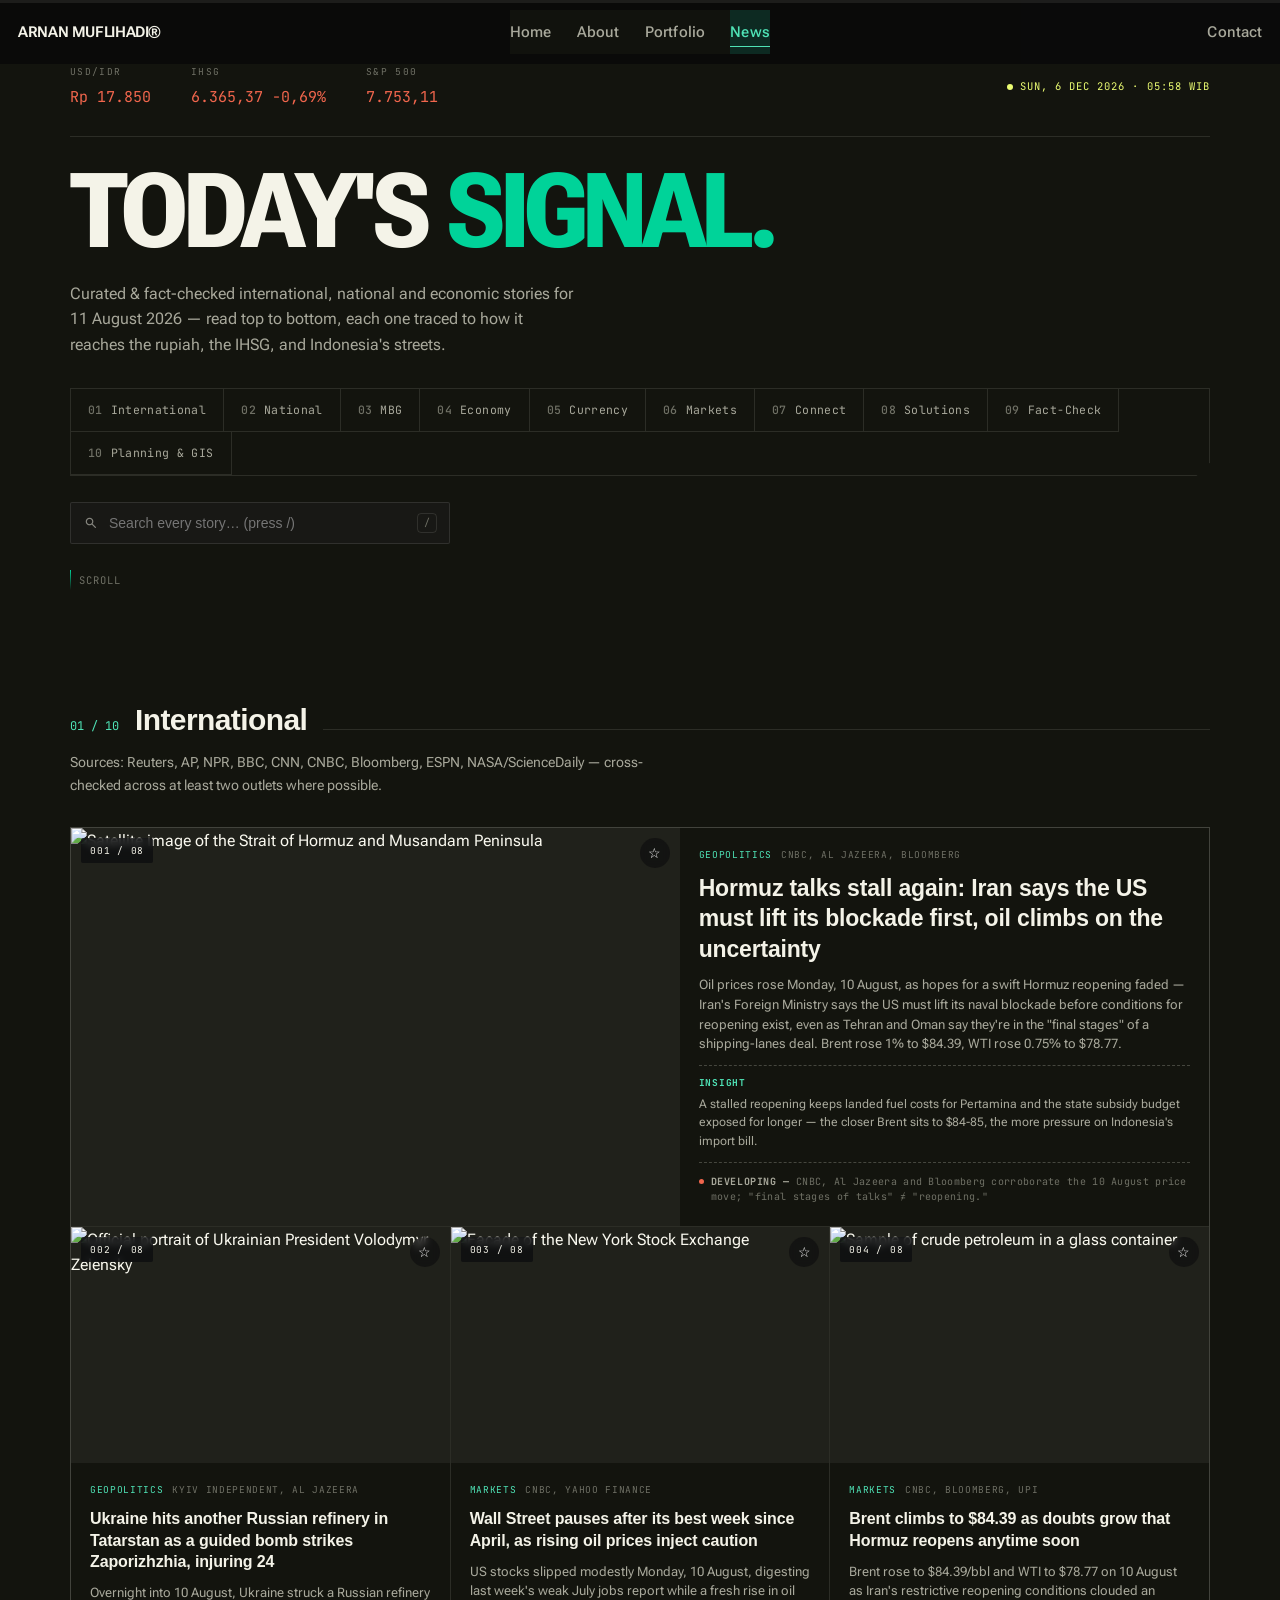
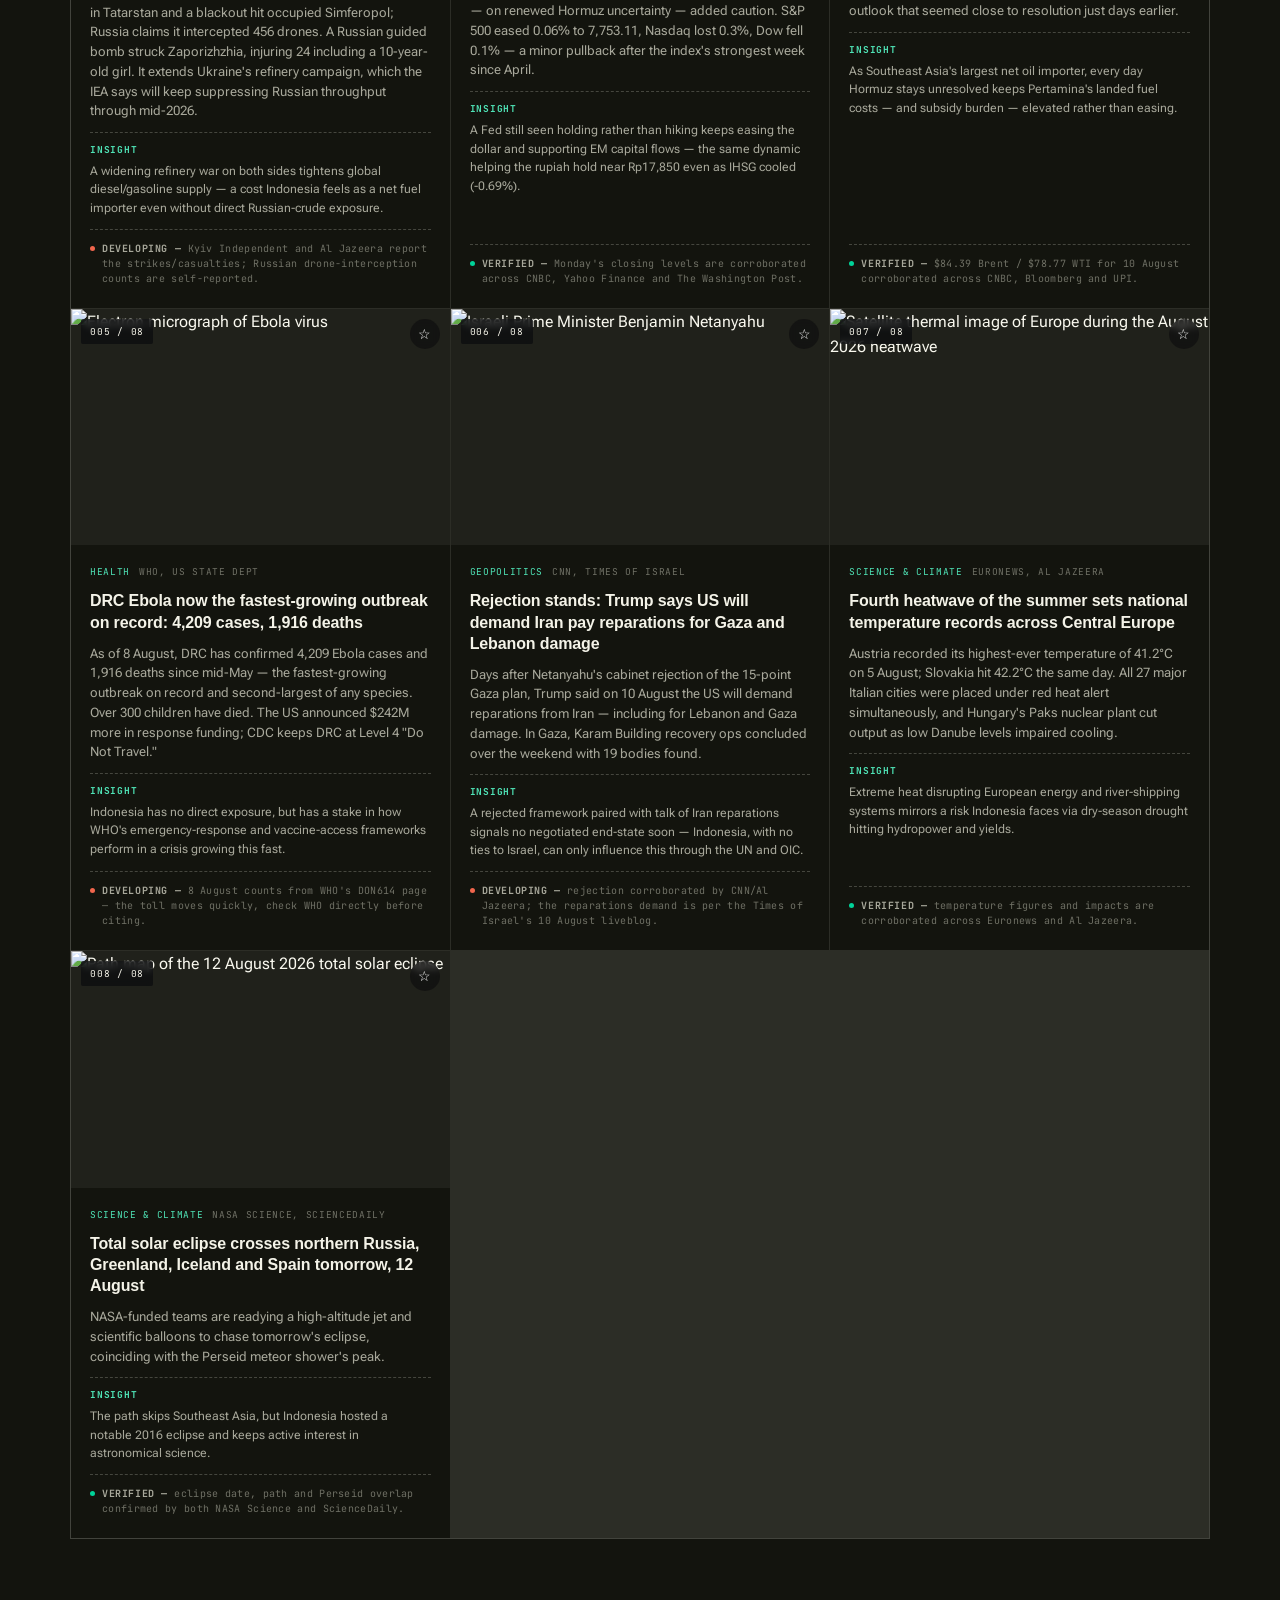
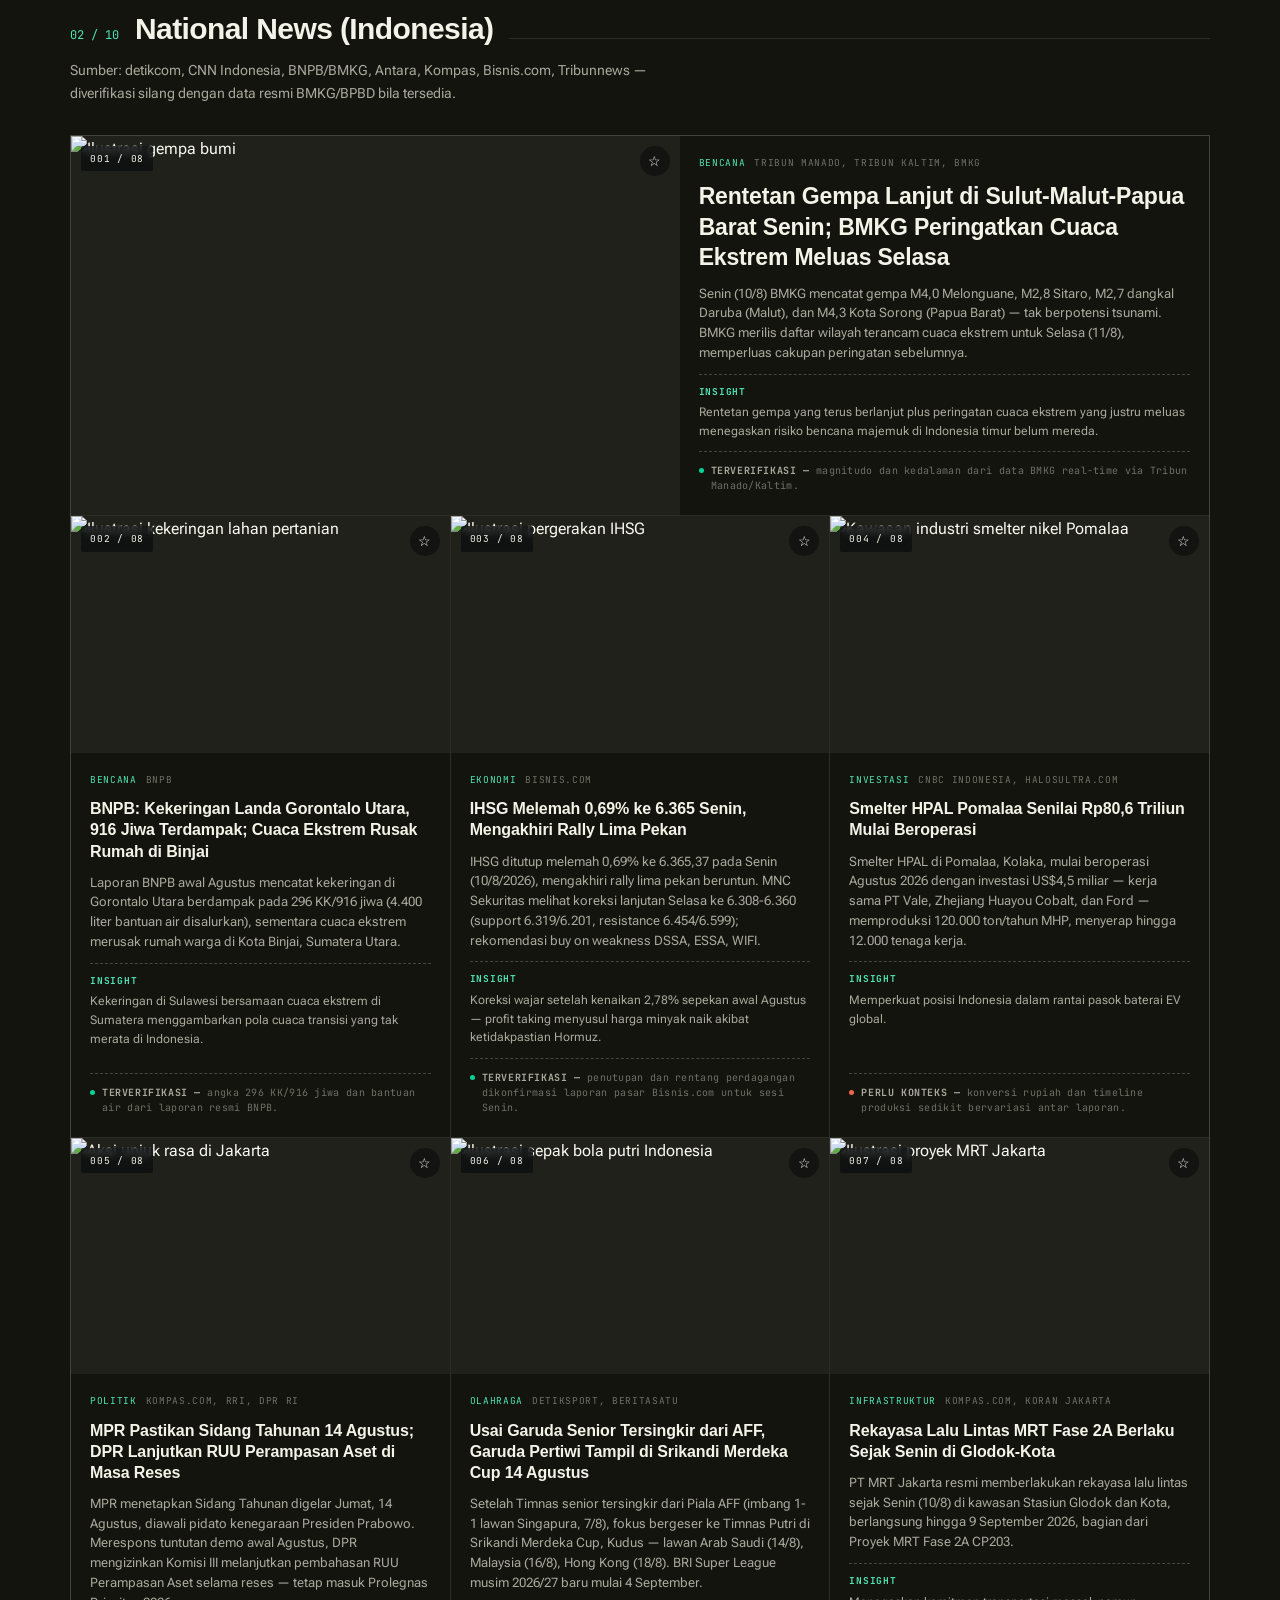
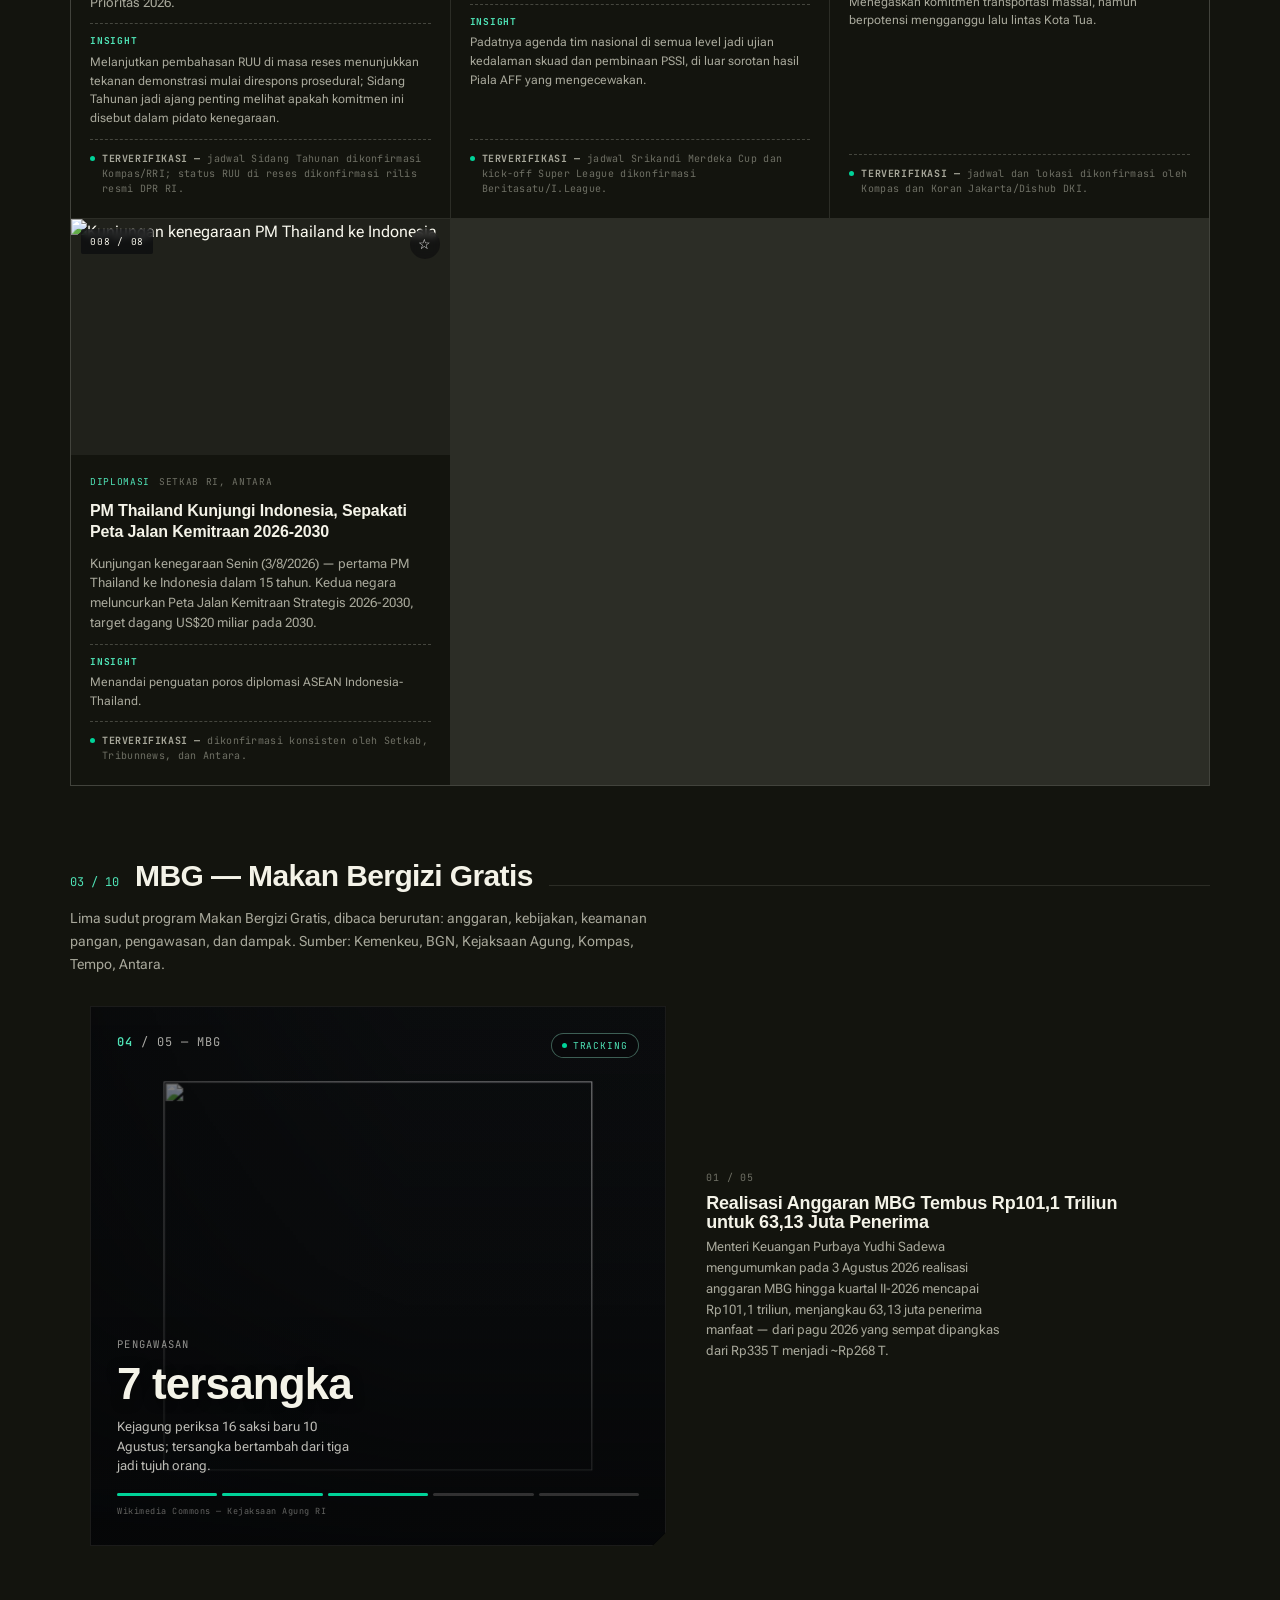
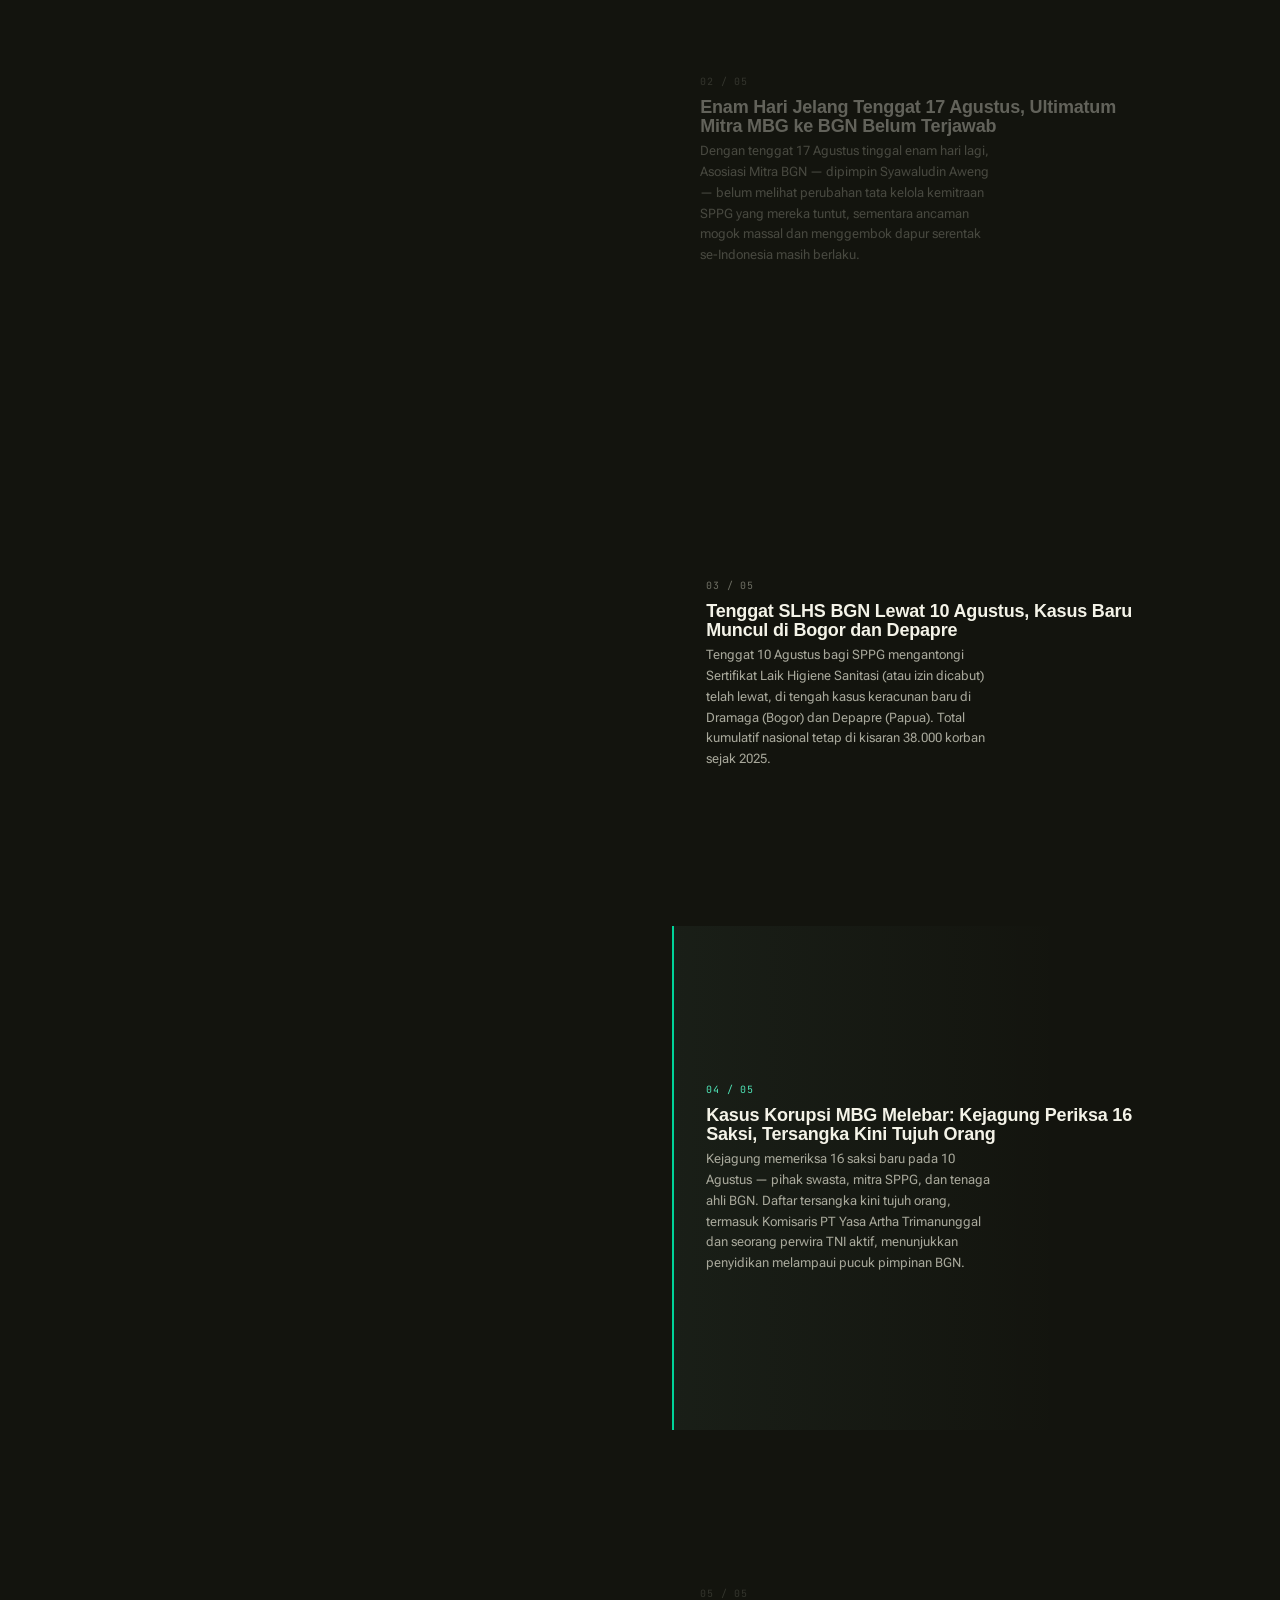
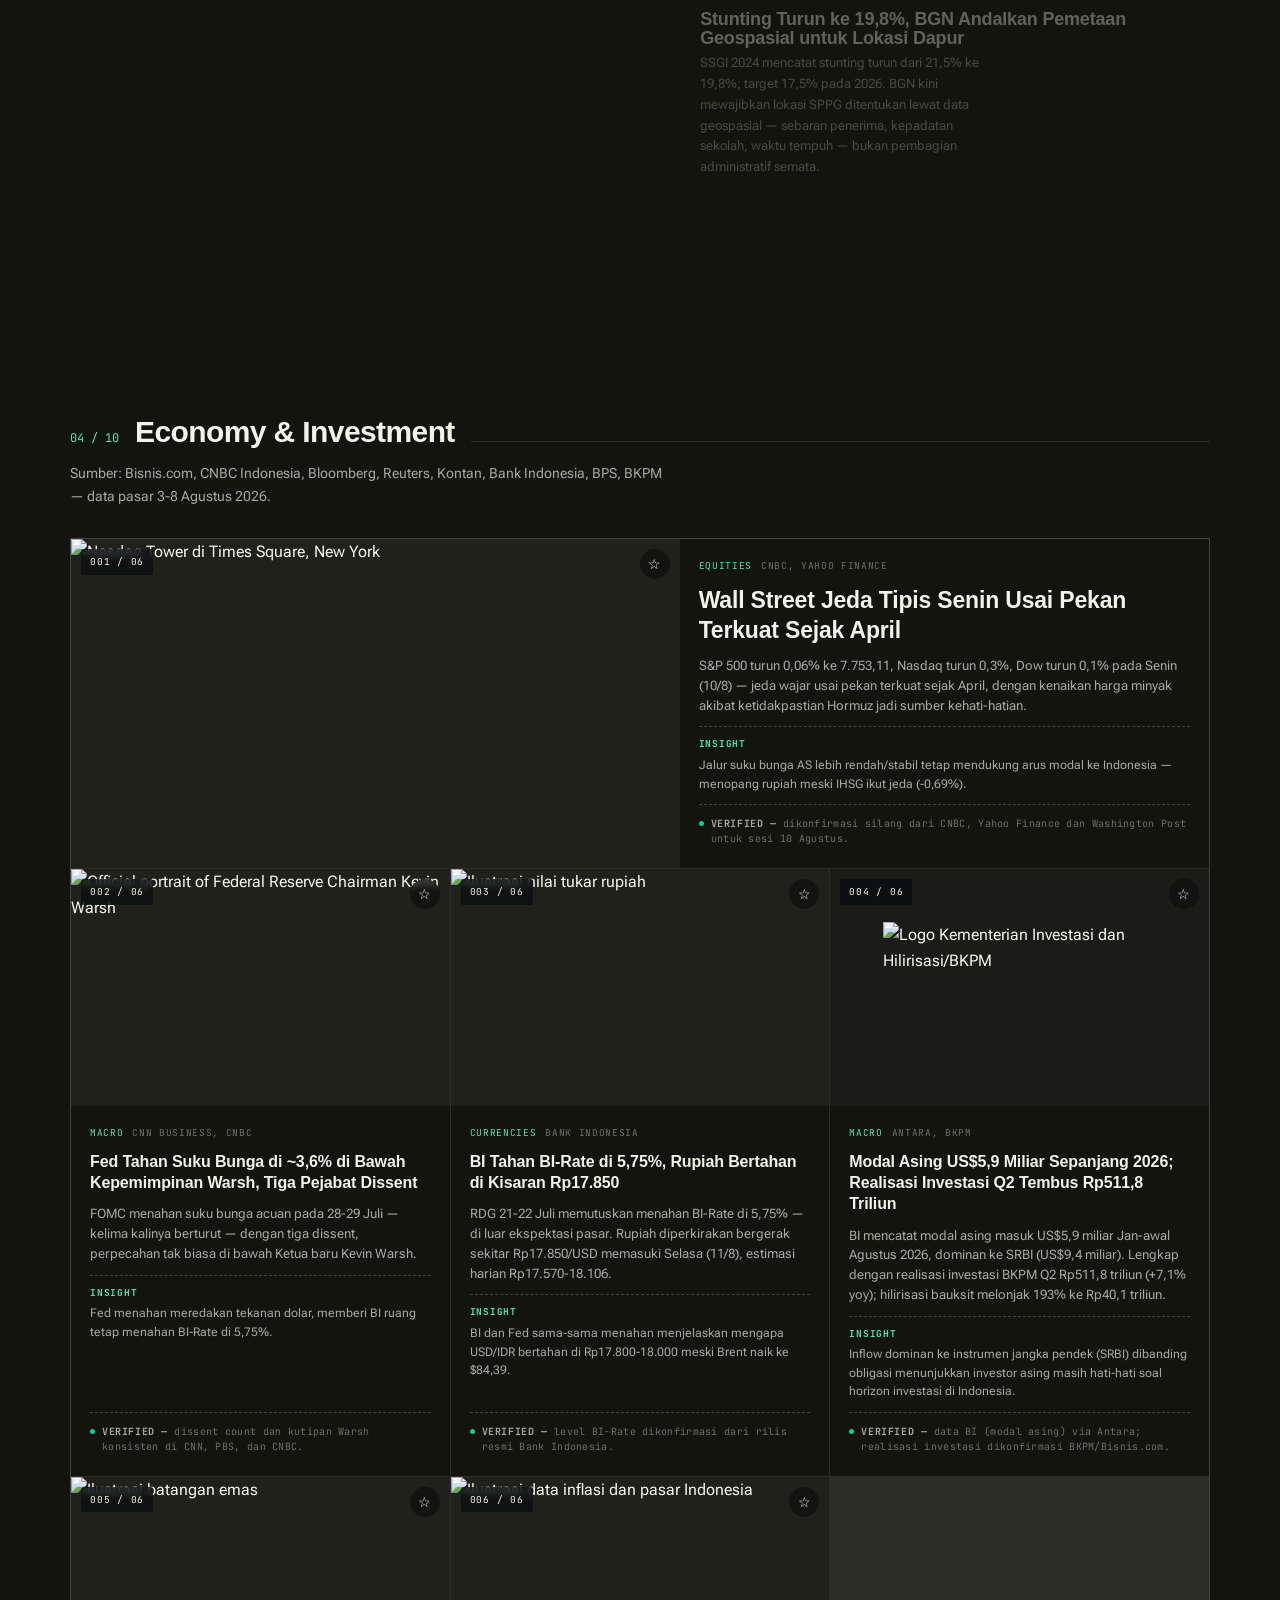
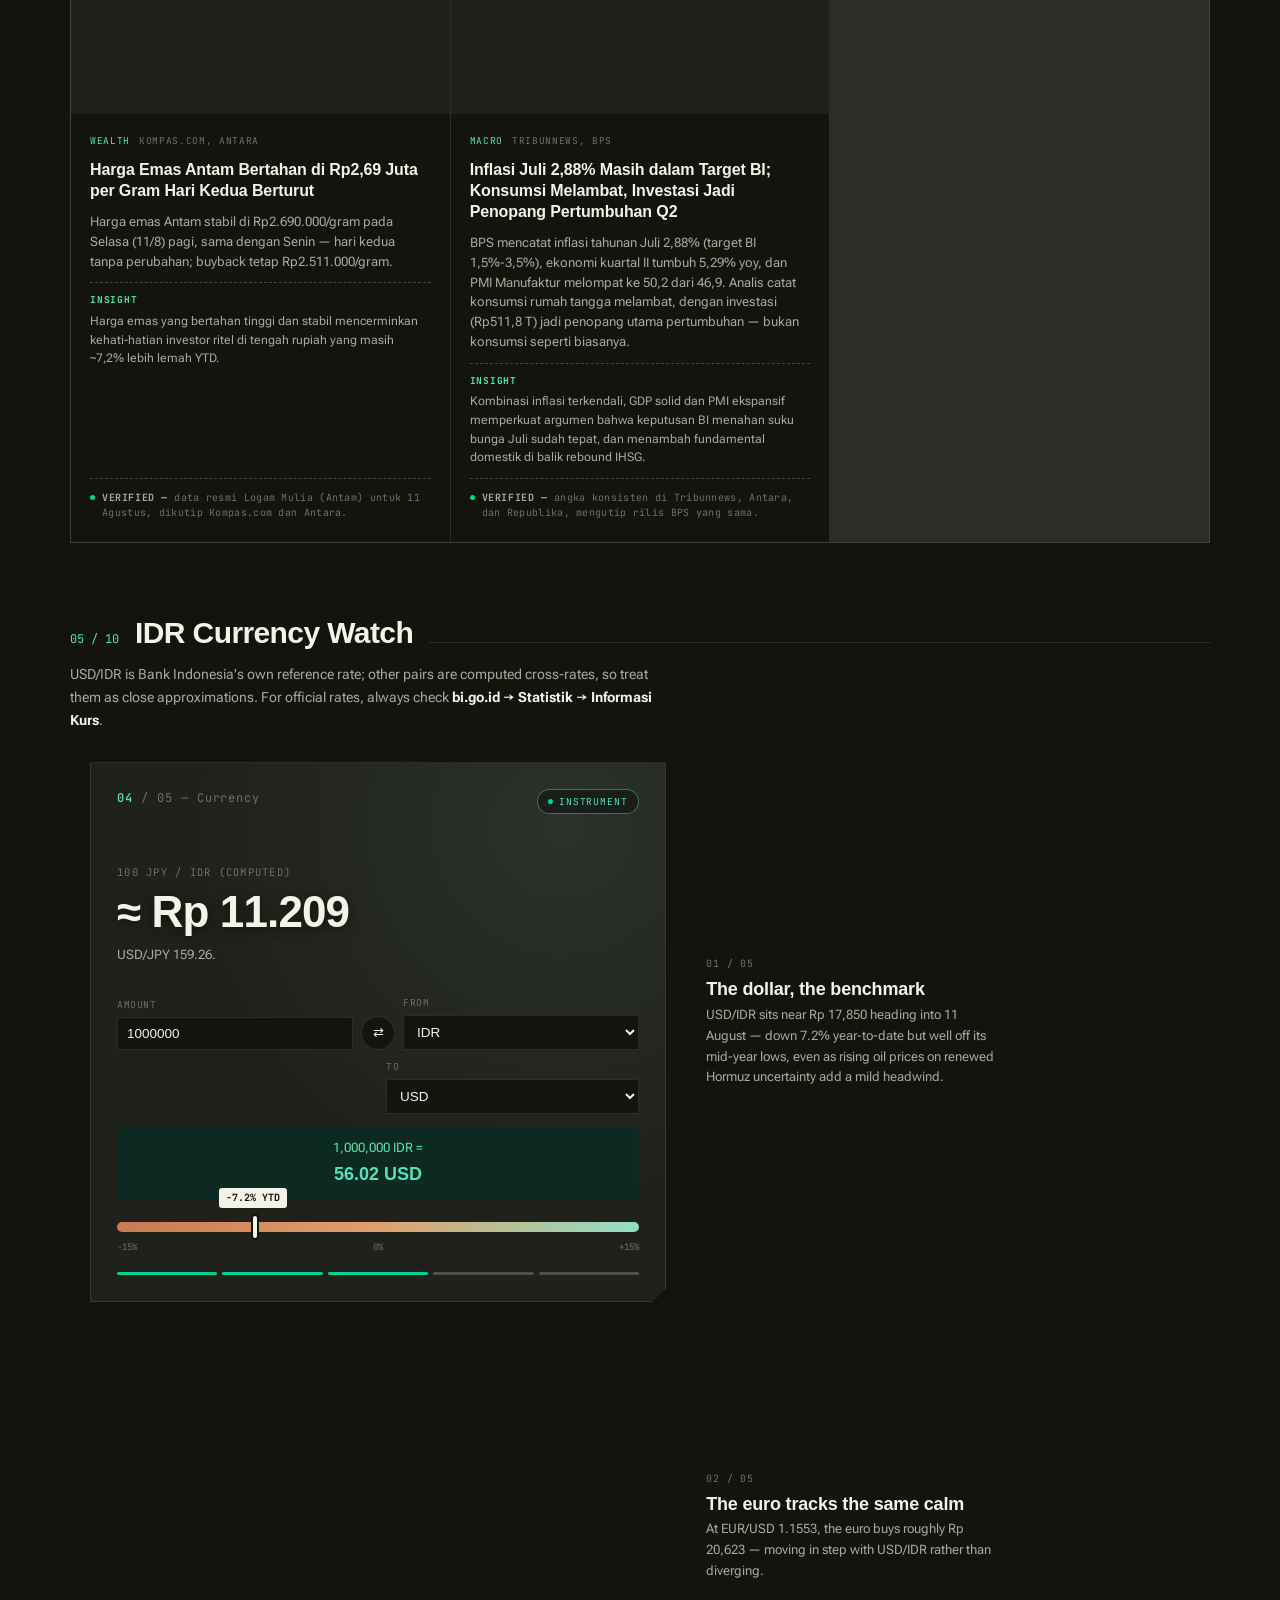
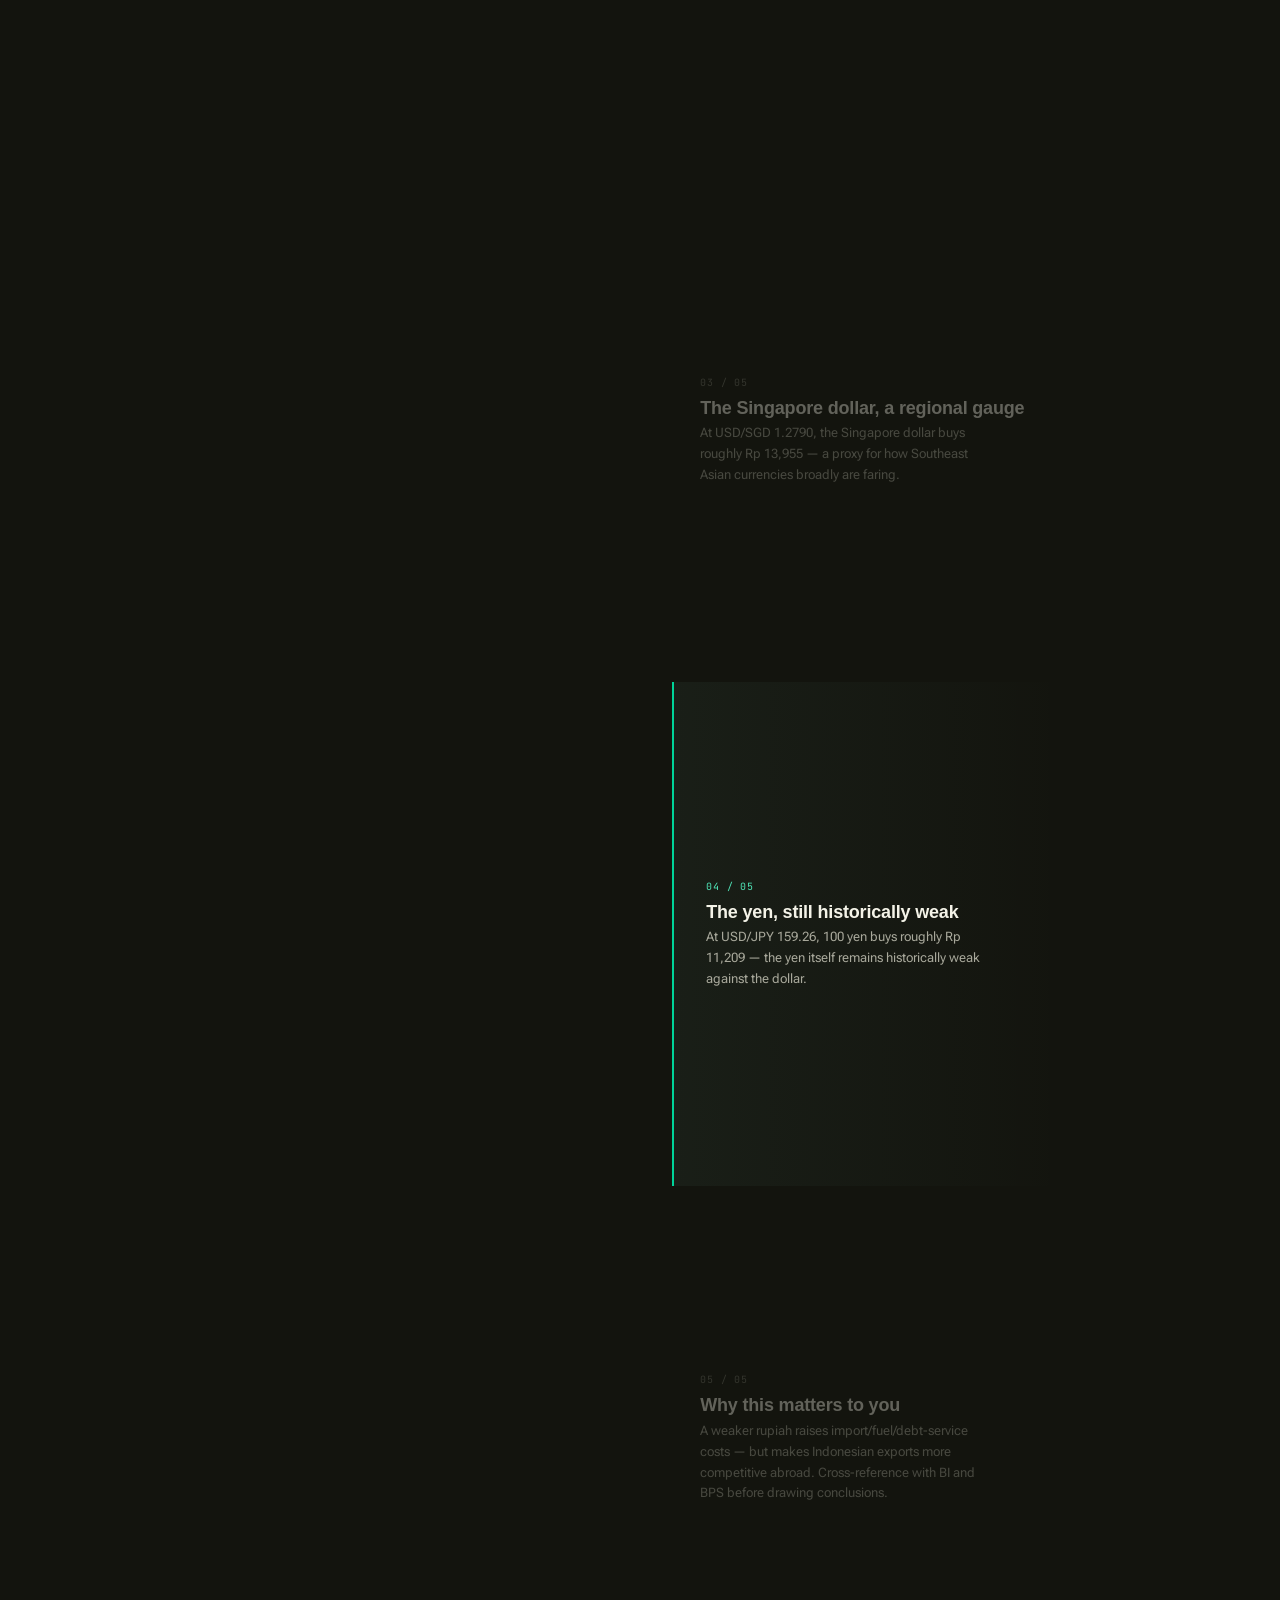
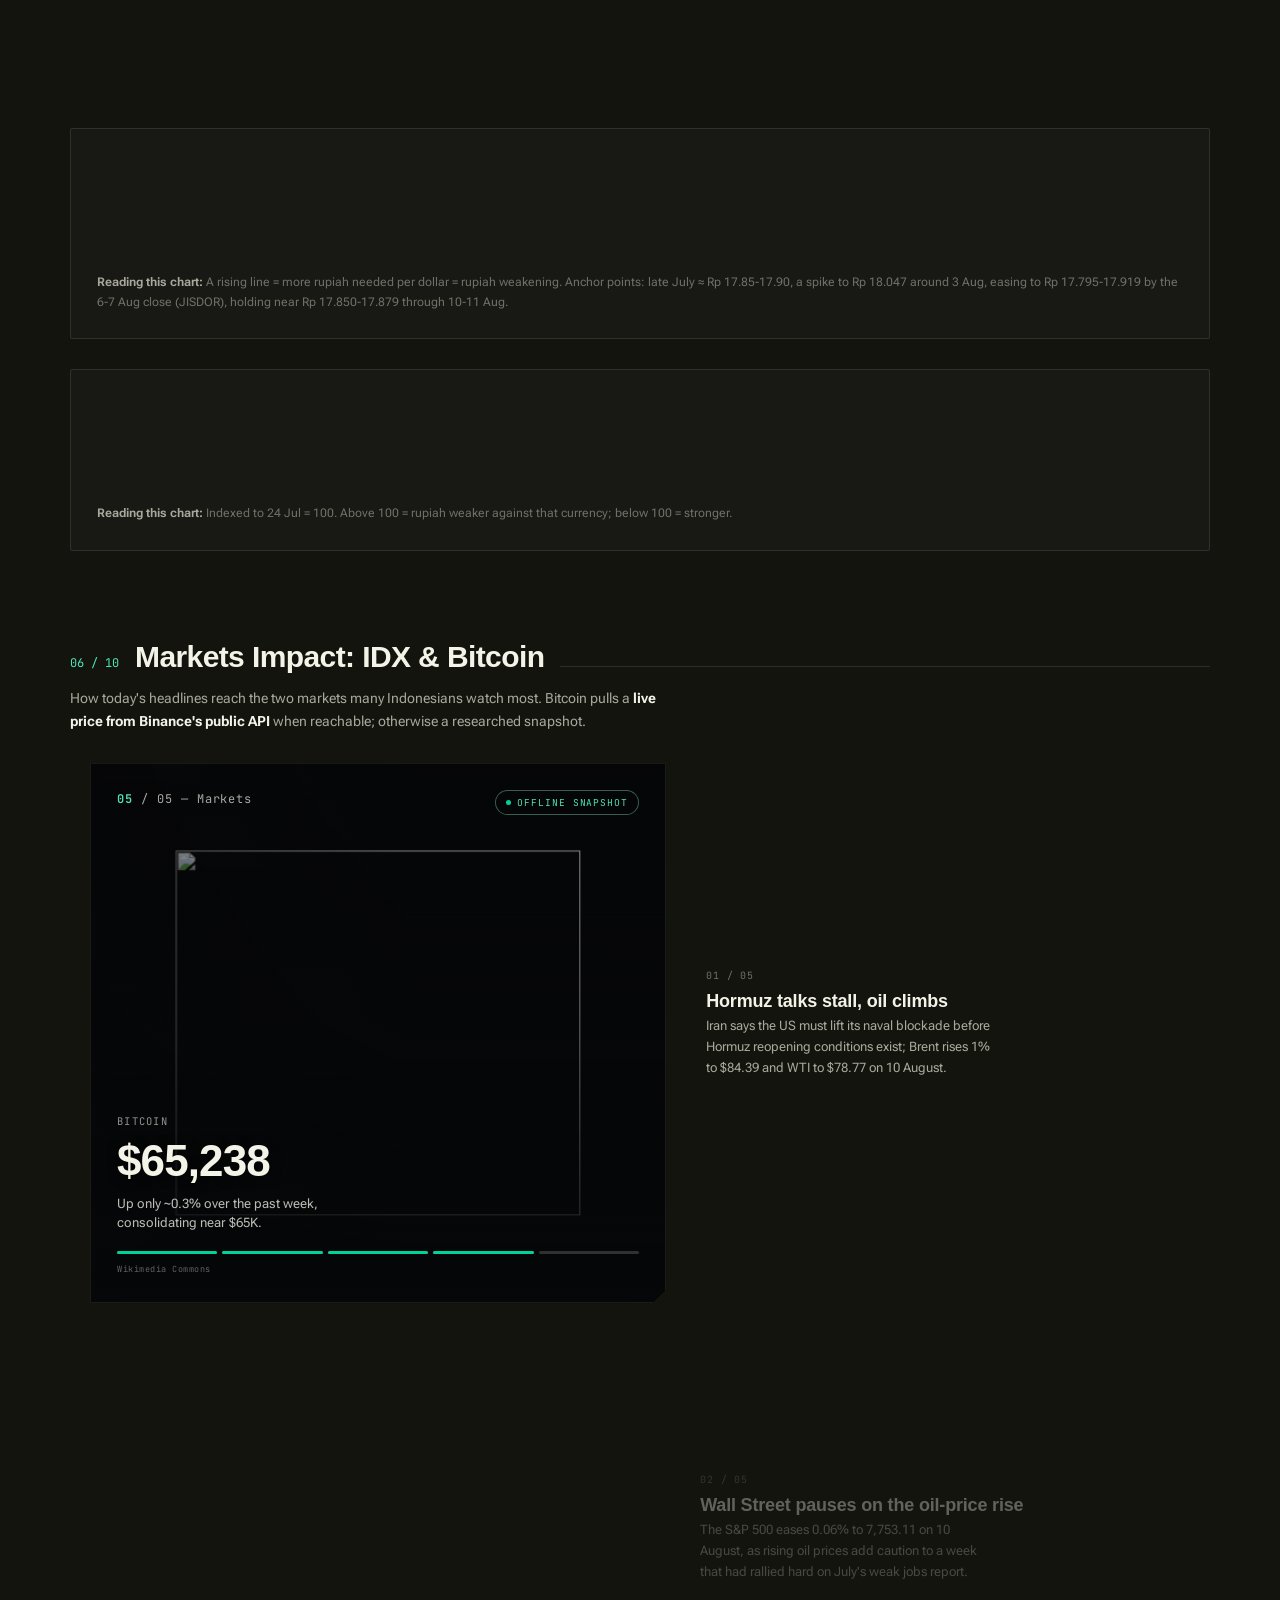
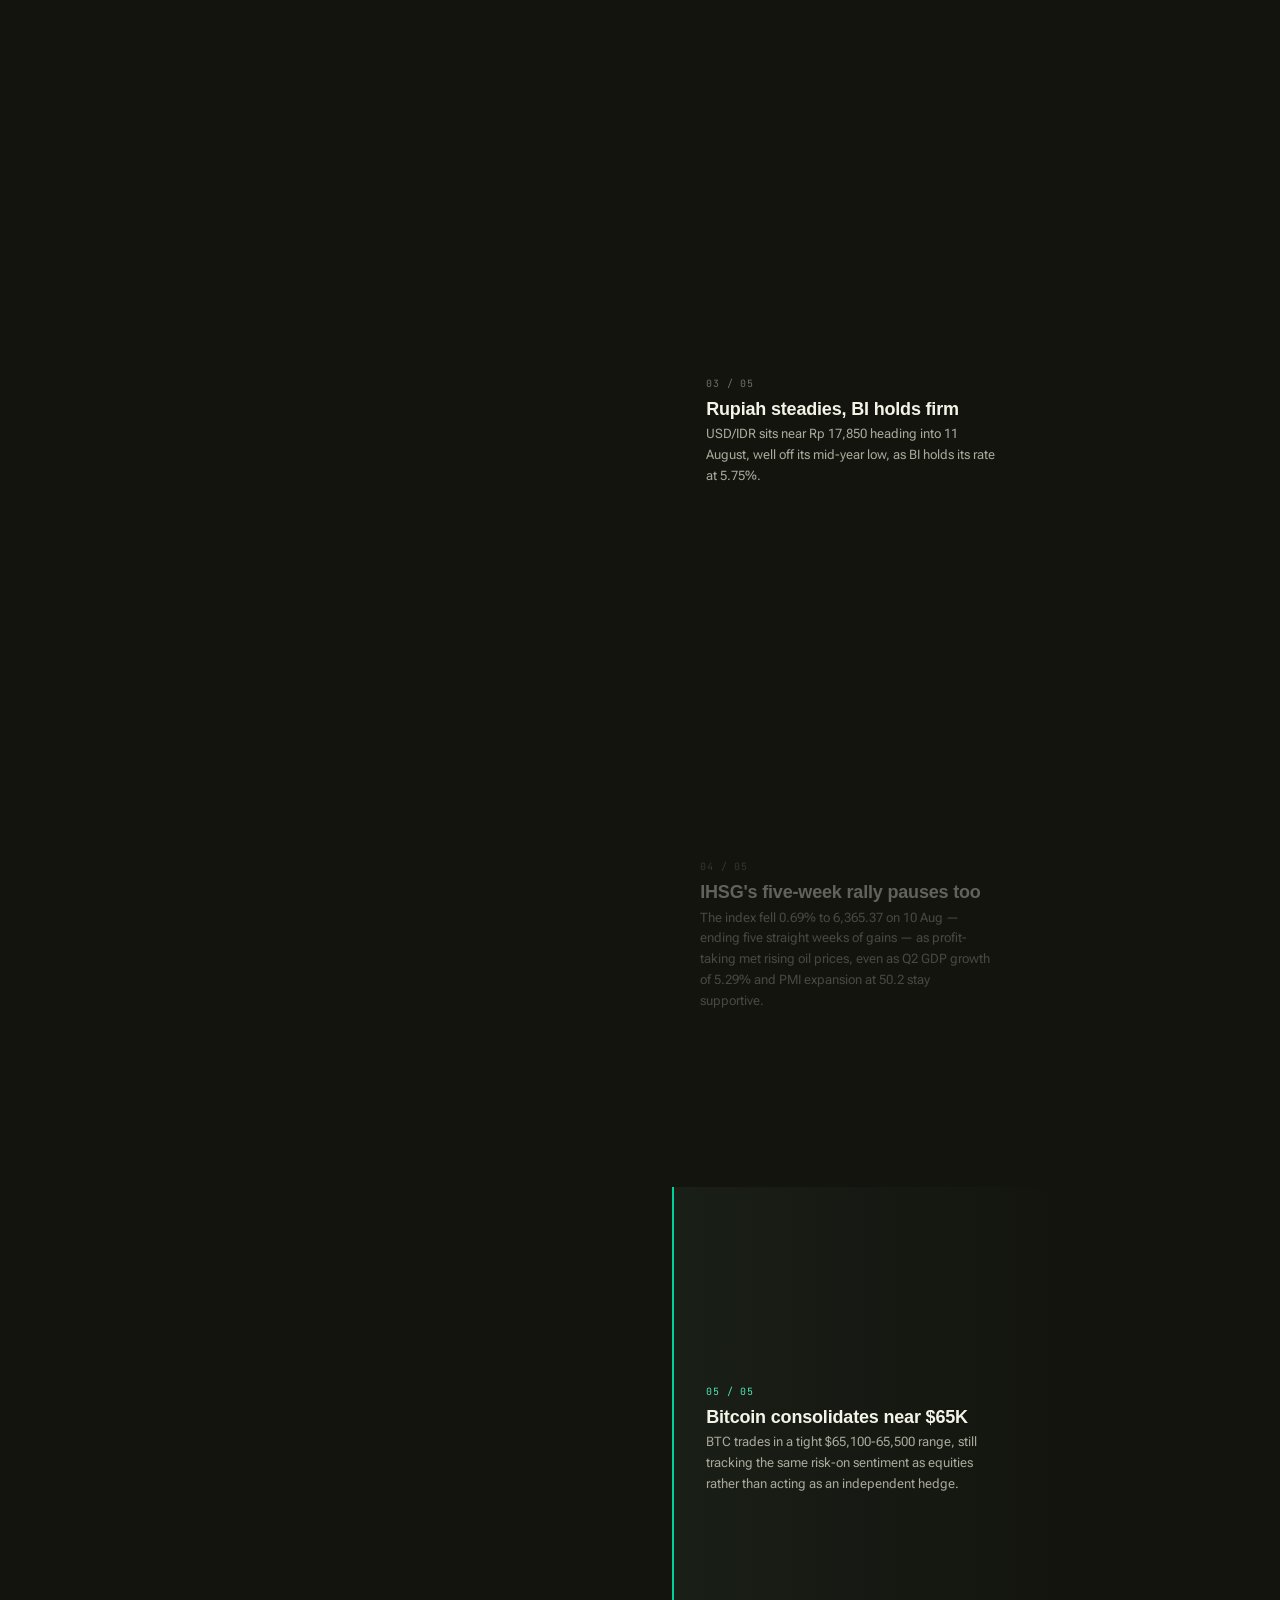
==== commit 819595d8: "Daily briefing update: 2026-08-11 Refresh international, national, MBG, economy, currency and market" ====
--- a/news.html
+++ b/news.html
@@ -46,13 +46,13 @@
 <!-- ============ HERO ============ -->
 <header class="n-hero" id="main" tabindex="-1">
   <div class="n-hero-hud">
-    <div class="item"><span class="lbl">USD/IDR</span><span class="val warn">Rp 17.879</span></div>
-    <div class="item"><span class="lbl">IHSG</span><span class="val up">6.409,65 +1,04%</span></div>
-    <div class="item"><span class="lbl">S&amp;P 500</span><span class="val up">7.757,64</span></div>
+    <div class="item"><span class="lbl">USD/IDR</span><span class="val warn">Rp 17.850</span></div>
+    <div class="item"><span class="lbl">IHSG</span><span class="val warn">6.365,37 -0,69%</span></div>
+    <div class="item"><span class="lbl">S&amp;P 500</span><span class="val warn">7.753,11</span></div>
     <div class="live"><i></i><span data-live-date>—</span></div>
   </div>
   <h1>Today's <span>signal.</span></h1>
-  <p class="lede">Curated &amp; fact-checked international, national and economic stories for 10 August 2026 — read top to bottom, each one traced to how it reaches the rupiah, the IHSG, and Indonesia's streets.</p>
+  <p class="lede">Curated &amp; fact-checked international, national and economic stories for 11 August 2026 — read top to bottom, each one traced to how it reaches the rupiah, the IHSG, and Indonesia's streets.</p>
   <nav class="n-hero-index" aria-label="Jump to chapter">
     <a href="#intl"><b>01</b> International</a>
     <a href="#national"><b>02</b> National</a>
@@ -88,11 +88,11 @@
           <span class="idx-tag">001 / 08</span>
         </div>
         <div class="n-card-body">
-          <div class="n-card-tags"><span class="n-cat">Geopolitics</span><span class="n-src">Al Jazeera, CNN, Fortune</span></div>
-          <h3>Iran says it has reached a Hormuz shipping agreement with Oman — but not a full reopening yet</h3>
-          <p class="dek">Iran said on 7 August it had reached agreement with Oman on a proposed shipping route through the Strait of Hormuz after three-plus weeks of talks, including a joint coordination center for maritime traffic. Tehran was quick to caveat that the deal isn't a full reopening — it says the US must still meet additional conditions before vessels transit freely, while VP JD Vance said Washington wants to "maximize" oil and gas flowing through the strait. Roughly 13 million barrels a day — a fifth of global oil consumption — normally moves through it.</p>
-          <div class="n-card-insight"><b>Insight</b>Genuine progress, not resolution: Indonesia's landed fuel costs stay exposed until the US-Iran conditions are actually met and shipping fully normalizes.</div>
-          <div class="n-card-fact watch"><i></i><span><b>Developing —</b> Al Jazeera, CNN and Fortune all corroborate the route-level agreement, but distinguish it clearly from a full reopening.</span></div>
+          <div class="n-card-tags"><span class="n-cat">Geopolitics</span><span class="n-src">CNBC, Al Jazeera, Bloomberg</span></div>
+          <h3>Hormuz talks stall again: Iran says the US must lift its blockade first, oil climbs on the uncertainty</h3>
+          <p class="dek">Oil prices rose Monday, 10 August, as hopes for a swift Hormuz reopening faded — Iran's Foreign Ministry says the US must lift its naval blockade before conditions for reopening exist, even as Tehran and Oman say they're in the "final stages" of a shipping-lanes deal. Brent rose 1% to $84.39, WTI rose 0.75% to $78.77.</p>
+          <div class="n-card-insight"><b>Insight</b>A stalled reopening keeps landed fuel costs for Pertamina and the state subsidy budget exposed for longer — the closer Brent sits to $84-85, the more pressure on Indonesia's import bill.</div>
+          <div class="n-card-fact watch"><i></i><span><b>Developing —</b> CNBC, Al Jazeera and Bloomberg corroborate the 10 August price move; "final stages of talks" ≠ "reopening."</span></div>
         </div>
       </article>
 
@@ -102,11 +102,11 @@
           <span class="idx-tag">002 / 08</span>
         </div>
         <div class="n-card-body">
-          <div class="n-card-tags"><span class="n-cat">Geopolitics</span><span class="n-src">Kyiv Independent, Kyiv Post</span></div>
-          <h3>Russia readies a Kyiv power-grid strike campaign as Ukraine warns of missiles reaching Russia by autumn</h3>
-          <p class="dek">Ukrainian and Western officials say Russia is preparing a large-scale strike campaign against Kyiv's energy infrastructure in the coming weeks, timed to exploit Ukraine's current shortage of ballistic-missile interceptors before winter. Zelensky said Ukrainian-made ballistic missiles could hit Russian territory as soon as this autumn; officials reported Russian strikes destroyed a WHO warehouse in Dnipro. It follows Ukraine's own refinery strikes (Ilsky, Syzran) earlier in August, which the IEA says will keep suppressing Russian refinery throughput through mid-2026.</p>
-          <div class="n-card-insight"><b>Insight</b>Sustained damage to Russian refining capacity tightens global diesel/gasoline supply — a cost Indonesia feels as a net fuel importer even without direct Russian-crude exposure.</div>
-          <div class="n-card-fact watch"><i></i><span><b>Developing —</b> reported by Kyiv-based outlets citing officials; not yet independently confirmed by Russian sources.</span></div>
+          <div class="n-card-tags"><span class="n-cat">Geopolitics</span><span class="n-src">Kyiv Independent, Al Jazeera</span></div>
+          <h3>Ukraine hits another Russian refinery in Tatarstan as a guided bomb strikes Zaporizhzhia, injuring 24</h3>
+          <p class="dek">Overnight into 10 August, Ukraine struck a Russian refinery in Tatarstan and a blackout hit occupied Simferopol; Russia claims it intercepted 456 drones. A Russian guided bomb struck Zaporizhzhia, injuring 24 including a 10-year-old girl. It extends Ukraine's refinery campaign, which the IEA says will keep suppressing Russian throughput through mid-2026.</p>
+          <div class="n-card-insight"><b>Insight</b>A widening refinery war on both sides tightens global diesel/gasoline supply — a cost Indonesia feels as a net fuel importer even without direct Russian-crude exposure.</div>
+          <div class="n-card-fact watch"><i></i><span><b>Developing —</b> Kyiv Independent and Al Jazeera report the strikes/casualties; Russian drone-interception counts are self-reported.</span></div>
         </div>
       </article>
 
@@ -116,11 +116,11 @@
           <span class="idx-tag">003 / 08</span>
         </div>
         <div class="n-card-body">
-          <div class="n-card-tags"><span class="n-cat">Markets</span><span class="n-src">CNBC, NBC News, BLS</span></div>
-          <h3>US payrolls unexpectedly fall in July, stoking bets the Fed will hold rather than hike</h3>
-          <p class="dek">US nonfarm payrolls fell by 23,000 in July 2026 — a sharp miss against forecasts of roughly 80,000 — per the BLS report released 7 August. Unemployment ticked down to 4.1%, prior months were revised down 100,000-plus, and wage growth slowed to 3.2%, the lowest since May 2021. Stocks rallied anyway: the S&amp;P 500 closed up 0.62% at a record 7,757.64.</p>
-          <div class="n-card-insight"><b>Insight</b>A Fed holding off on hiking tends to ease the dollar and support EM capital flows — helping both the rupiah and the IHSG rally the same day.</div>
-          <div class="n-card-fact"><i></i><span><b>Verified —</b> figures match the official BLS release and are consistent across CNBC, NBC News and Bloomberg.</span></div>
+          <div class="n-card-tags"><span class="n-cat">Markets</span><span class="n-src">CNBC, Yahoo Finance</span></div>
+          <h3>Wall Street pauses after its best week since April, as rising oil prices inject caution</h3>
+          <p class="dek">US stocks slipped modestly Monday, 10 August, digesting last week's weak July jobs report while a fresh rise in oil — on renewed Hormuz uncertainty — added caution. S&amp;P 500 eased 0.06% to 7,753.11, Nasdaq lost 0.3%, Dow fell 0.1% — a minor pullback after the index's strongest week since April.</p>
+          <div class="n-card-insight"><b>Insight</b>A Fed still seen holding rather than hiking keeps easing the dollar and supporting EM capital flows — the same dynamic helping the rupiah hold near Rp17,850 even as IHSG cooled (-0.69%).</div>
+          <div class="n-card-fact"><i></i><span><b>Verified —</b> Monday's closing levels are corroborated across CNBC, Yahoo Finance and The Washington Post.</span></div>
         </div>
       </article>
 
@@ -130,11 +130,11 @@
           <span class="idx-tag">004 / 08</span>
         </div>
         <div class="n-card-body">
-          <div class="n-card-tags"><span class="n-cat">Markets</span><span class="n-src">CNBC, Reuters</span></div>
-          <h3>Brent crude holds near $84 even after Iran-Oman announce a Hormuz route agreement</h3>
-          <p class="dek">Brent crude held around $83-84 a barrel into the weekend, barely moving on Iran's 7 August statement of a shipping-route deal with Oman — because Tehran itself says it stops short of a full reopening pending further US conditions.</p>
-          <div class="n-card-insight"><b>Insight</b>As Southeast Asia's largest net oil importer, Indonesia's fuel-subsidy budget and current account are directly exposed to Brent swings.</div>
-          <div class="n-card-fact"><i></i><span><b>Context —</b> the exact Brent price varied $82-84 by outlet/snapshot — treat as approximate.</span></div>
+          <div class="n-card-tags"><span class="n-cat">Markets</span><span class="n-src">CNBC, Bloomberg, UPI</span></div>
+          <h3>Brent climbs to $84.39 as doubts grow that Hormuz reopens anytime soon</h3>
+          <p class="dek">Brent rose to $84.39/bbl and WTI to $78.77 on 10 August as Iran's restrictive reopening conditions clouded an outlook that seemed close to resolution just days earlier.</p>
+          <div class="n-card-insight"><b>Insight</b>As Southeast Asia's largest net oil importer, every day Hormuz stays unresolved keeps Pertamina's landed fuel costs — and subsidy burden — elevated rather than easing.</div>
+          <div class="n-card-fact"><i></i><span><b>Verified —</b> $84.39 Brent / $78.77 WTI for 10 August corroborated across CNBC, Bloomberg and UPI.</span></div>
         </div>
       </article>
 
@@ -144,11 +144,11 @@
           <span class="idx-tag">005 / 08</span>
         </div>
         <div class="n-card-body">
-          <div class="n-card-tags"><span class="n-cat">Health</span><span class="n-src">UN News, WHO, Al Jazeera</span></div>
-          <h3>DRC Ebola outbreak "intensifying at an exceptional pace," WHO says, death toll passes 1,850</h3>
-          <p class="dek">WHO warned on 8 August the Ebola Bundibugyo outbreak in the DRC is intensifying at an "exceptional" pace, calling for a major scale-up. Congolese authorities report ~1,850 deaths from over 3,500 confirmed cases since mid-May — the largest Bundibugyo-species outbreak ever and, on some counts, the world's second-largest Ebola outbreak of any species. More than 300 children have died.</p>
-          <div class="n-card-insight"><b>Insight</b>Indonesia has no direct exposure, but has a stake in how WHO's emergency-response and vaccine-access frameworks perform in a crisis this severe.</div>
-          <div class="n-card-fact watch"><i></i><span><b>Developing —</b> the death toll moves quickly and varies slightly by source/day — check WHO's DON614 page for the current count.</span></div>
+          <div class="n-card-tags"><span class="n-cat">Health</span><span class="n-src">WHO, US State Dept</span></div>
+          <h3>DRC Ebola now the fastest-growing outbreak on record: 4,209 cases, 1,916 deaths</h3>
+          <p class="dek">As of 8 August, DRC has confirmed 4,209 Ebola cases and 1,916 deaths since mid-May — the fastest-growing outbreak on record and second-largest of any species. Over 300 children have died. The US announced $242M more in response funding; CDC keeps DRC at Level 4 "Do Not Travel."</p>
+          <div class="n-card-insight"><b>Insight</b>Indonesia has no direct exposure, but has a stake in how WHO's emergency-response and vaccine-access frameworks perform in a crisis growing this fast.</div>
+          <div class="n-card-fact watch"><i></i><span><b>Developing —</b> 8 August counts from WHO's DON614 page — the toll moves quickly, check WHO directly before citing.</span></div>
         </div>
       </article>
 
@@ -158,11 +158,11 @@
           <span class="idx-tag">006 / 08</span>
         </div>
         <div class="n-card-body">
-          <div class="n-card-tags"><span class="n-cat">Geopolitics</span><span class="n-src">CNN, NPR, NBC News</span></div>
-          <h3>Netanyahu rejects Trump-backed 15-point Gaza peace plan, says no withdrawal until Hamas disarms</h3>
-          <p class="dek">Netanyahu told his cabinet on 9 August "Israel rejects the 15-point document" — the US-brokered plan Trump called a "historic agreement for the complete disarmament of Hamas." The military "will not make any withdrawal until Hamas is truly disarmed," he said, contradicting the plan's terms. It follows over a week of criticism from his right-wing coalition, less than three months before Israel's 27 October election.</p>
-          <div class="n-card-insight"><b>Insight</b>A rejected US-backed framework, timed to Israel's own election calendar, signals no negotiated end-state soon — Indonesia, with no ties to Israel, can only influence this through the UN and OIC.</div>
-          <div class="n-card-fact"><i></i><span><b>Verified —</b> Netanyahu's quotes and the cabinet rejection are corroborated across CNN, NPR, NBC News and The Washington Post.</span></div>
+          <div class="n-card-tags"><span class="n-cat">Geopolitics</span><span class="n-src">CNN, Times of Israel</span></div>
+          <h3>Rejection stands: Trump says US will demand Iran pay reparations for Gaza and Lebanon damage</h3>
+          <p class="dek">Days after Netanyahu's cabinet rejection of the 15-point Gaza plan, Trump said on 10 August the US will demand reparations from Iran — including for Lebanon and Gaza damage. In Gaza, Karam Building recovery ops concluded over the weekend with 19 bodies found.</p>
+          <div class="n-card-insight"><b>Insight</b>A rejected framework paired with talk of Iran reparations signals no negotiated end-state soon — Indonesia, with no ties to Israel, can only influence this through the UN and OIC.</div>
+          <div class="n-card-fact watch"><i></i><span><b>Developing —</b> rejection corroborated by CNN/Al Jazeera; the reparations demand is per the Times of Israel's 10 August liveblog.</span></div>
         </div>
       </article>
 
@@ -187,8 +187,8 @@
         </div>
         <div class="n-card-body">
           <div class="n-card-tags"><span class="n-cat">Science &amp; Climate</span><span class="n-src">NASA Science, ScienceDaily</span></div>
-          <h3>Total solar eclipse to cross northern Russia, Greenland, Iceland and Spain on 12 August</h3>
-          <p class="dek">NASA-funded teams are chasing the Moon's shadow with a high-altitude jet and scientific balloons during the 12 August eclipse, coinciding with the Perseid meteor shower's peak.</p>
+          <h3>Total solar eclipse crosses northern Russia, Greenland, Iceland and Spain tomorrow, 12 August</h3>
+          <p class="dek">NASA-funded teams are readying a high-altitude jet and scientific balloons to chase tomorrow's eclipse, coinciding with the Perseid meteor shower's peak.</p>
           <div class="n-card-insight"><b>Insight</b>The path skips Southeast Asia, but Indonesia hosted a notable 2016 eclipse and keeps active interest in astronomical science.</div>
           <div class="n-card-fact"><i></i><span><b>Verified —</b> eclipse date, path and Perseid overlap confirmed by both NASA Science and ScienceDaily.</span></div>
         </div>
@@ -210,25 +210,25 @@
           <span class="idx-tag">001 / 08</span>
         </div>
         <div class="n-card-body">
-          <div class="n-card-tags"><span class="n-cat">Bencana</span><span class="n-src">Tribun Manado (BMKG), BMKG</span></div>
-          <h3>Rentetan Gempa Kecil Guncang Sulut, Malut, NTT dan Lampung; BMKG Peringatkan Hujan Lebat-Angin Kencang</h3>
-          <p class="dek">Sabtu-Minggu (8-9/8/2026) BMKG mencatat rentetan gempa M3,8-4,5 di Sulut, Malut, NTT dan Lampung — tak berpotensi tsunami, melanjutkan aktivitas seismik menyusul gempa M6,4 dekat Karatung pekan lalu. Bersamaan itu, BMKG mengeluarkan peringatan hujan lebat-angin kencang multi-provinsi untuk 8-9 Agustus.</p>
-          <div class="n-card-insight"><b>Insight</b>Rentetan gempa kecil plus peringatan cuaca ekstrem multi-provinsi menegaskan risiko bencana majemuk hampir bersamaan di Indonesia timur.</div>
-          <div class="n-card-fact"><i></i><span><b>TERVERIFIKASI —</b> magnitudo dan lokasi dari data BMKG real-time; peringatan cuaca dari rilis resmi BMKG.</span></div>
-        </div>
-      </article>
-
-      <article class="n-card">
-        <div class="n-card-media">
-          <img src="https://www.niaga.asia/wp-content/uploads/2026/08/banjir-nnk.jpg" alt="Banjir bandang di Nunukan, Kalimantan Utara" loading="lazy">
+          <div class="n-card-tags"><span class="n-cat">Bencana</span><span class="n-src">Tribun Manado, Tribun Kaltim, BMKG</span></div>
+          <h3>Rentetan Gempa Lanjut di Sulut-Malut-Papua Barat Senin; BMKG Peringatkan Cuaca Ekstrem Meluas Selasa</h3>
+          <p class="dek">Senin (10/8) BMKG mencatat gempa M4,0 Melonguane, M2,8 Sitaro, M2,7 dangkal Daruba (Malut), dan M4,3 Kota Sorong (Papua Barat) — tak berpotensi tsunami. BMKG merilis daftar wilayah terancam cuaca ekstrem untuk Selasa (11/8), memperluas cakupan peringatan sebelumnya.</p>
+          <div class="n-card-insight"><b>Insight</b>Rentetan gempa yang terus berlanjut plus peringatan cuaca ekstrem yang justru meluas menegaskan risiko bencana majemuk di Indonesia timur belum mereda.</div>
+          <div class="n-card-fact"><i></i><span><b>TERVERIFIKASI —</b> magnitudo dan kedalaman dari data BMKG real-time via Tribun Manado/Kaltim.</span></div>
+        </div>
+      </article>
+
+      <article class="n-card">
+        <div class="n-card-media">
+          <img src="https://picsum.photos/seed/kekeringan-gorontalo-aug2026/640/380" alt="Ilustrasi kekeringan lahan pertanian" loading="lazy">
           <span class="idx-tag">002 / 08</span>
         </div>
         <div class="n-card-body">
-          <div class="n-card-tags"><span class="n-cat">Bencana</span><span class="n-src">Kompas.com, Tribun Kaltara</span></div>
-          <h3>Banjir Bandang Terjang Nunukan, 345 Rumah Terendam</h3>
-          <p class="dek">Banjir bandang melanda Nunukan, Kalimantan Utara, Senin dini hari (3/8/2026) akibat luapan Sungai Bilal. BPBD mencatat 345 rumah terendam, ~60 hektare sawah rusak, dua jembatan rusak.</p>
-          <div class="n-card-insight"><b>Insight</b>Rekomendasi status siaga darurat menunjukkan skala kerusakan signifikan di wilayah perbatasan.</div>
-          <div class="n-card-fact"><i></i><span><b>TERVERIFIKASI —</b> angka konsisten di Kompas, Tribun Kaltara, dan Niaga.Asia.</span></div>
+          <div class="n-card-tags"><span class="n-cat">Bencana</span><span class="n-src">BNPB</span></div>
+          <h3>BNPB: Kekeringan Landa Gorontalo Utara, 916 Jiwa Terdampak; Cuaca Ekstrem Rusak Rumah di Binjai</h3>
+          <p class="dek">Laporan BNPB awal Agustus mencatat kekeringan di Gorontalo Utara berdampak pada 296 KK/916 jiwa (4.400 liter bantuan air disalurkan), sementara cuaca ekstrem merusak rumah warga di Kota Binjai, Sumatera Utara.</p>
+          <div class="n-card-insight"><b>Insight</b>Kekeringan di Sulawesi bersamaan cuaca ekstrem di Sumatera menggambarkan pola cuaca transisi yang tak merata di Indonesia.</div>
+          <div class="n-card-fact"><i></i><span><b>TERVERIFIKASI —</b> angka 296 KK/916 jiwa dan bantuan air dari laporan resmi BNPB.</span></div>
         </div>
       </article>
 
@@ -238,11 +238,11 @@
           <span class="idx-tag">003 / 08</span>
         </div>
         <div class="n-card-body">
-          <div class="n-card-tags"><span class="n-cat">Ekonomi</span><span class="n-src">Kompas.com, Fortune Indonesia, Kontan</span></div>
-          <h3>IHSG +1,04% Jumat, Diproyeksi Uji 6.500 Senin Didorong GDP 5,29% dan PMI Ekspansif</h3>
-          <p class="dek">IHSG ditutup menguat 65,94 poin (1,04%) ke 6.409,65 pada Jumat (7/8/2026). Analis memproyeksikan IHSG menguji 6.500 Senin (10/8), ditopang GDP kuartal II +5,29% (yoy) dan PMI Manufaktur kembali ekspansif ke 50,2 (dari 46,9). Asing net buy sepekan lalu, BBRI diburu.</p>
-          <div class="n-card-insight"><b>Insight</b>PMI ekspansif dan GDP solid memberi fundamental domestik lebih kuat di balik rebound, di luar sekadar sentimen data lapangan kerja AS.</div>
-          <div class="n-card-fact"><i></i><span><b>TERVERIFIKASI —</b> penutupan Jumat dikonfirmasi Kompas/Fortune; proyeksi "uji 6.500" adalah perkiraan analis Kontan, bukan hasil aktual.</span></div>
+          <div class="n-card-tags"><span class="n-cat">Ekonomi</span><span class="n-src">Bisnis.com</span></div>
+          <h3>IHSG Melemah 0,69% ke 6.365 Senin, Mengakhiri Rally Lima Pekan</h3>
+          <p class="dek">IHSG ditutup melemah 0,69% ke 6.365,37 pada Senin (10/8/2026), mengakhiri rally lima pekan beruntun. MNC Sekuritas melihat koreksi lanjutan Selasa ke 6.308-6.360 (support 6.319/6.201, resistance 6.454/6.599); rekomendasi buy on weakness DSSA, ESSA, WIFI.</p>
+          <div class="n-card-insight"><b>Insight</b>Koreksi wajar setelah kenaikan 2,78% sepekan awal Agustus — profit taking menyusul harga minyak naik akibat ketidakpastian Hormuz.</div>
+          <div class="n-card-fact"><i></i><span><b>TERVERIFIKASI —</b> penutupan dan rentang perdagangan dikonfirmasi laporan pasar Bisnis.com untuk sesi Senin.</span></div>
         </div>
       </article>
 
@@ -266,25 +266,25 @@
           <span class="idx-tag">005 / 08</span>
         </div>
         <div class="n-card-body">
-          <div class="n-card-tags"><span class="n-cat">Politik</span><span class="n-src">Kompas.com, Pikiran Rakyat</span></div>
-          <h3>Gelombang Demonstrasi Menguat, Tuntut Percepatan RUU Perampasan Aset</h3>
-          <p class="dek">Aksi mahasiswa dan pemuda di Patung Kuda dan depan Gedung DPR/MPR pada Selasa (4/8/2026), menuntut reformasi DPR dan percepatan RUU Perampasan Aset (tenggat 31 Agustus). Polisi mengerahkan 415 personel.</p>
-          <div class="n-card-insight"><b>Insight</b>Mencerminkan akumulasi ketidakpuasan publik menjelang Sidang Tahunan MPR 14 Agustus 2026.</div>
-          <div class="n-card-fact watch"><i></i><span><b>PERLU KONTEKS —</b> sejumlah narasi "demo besar" di medsos sebagian sudah diklarifikasi hoaks.</span></div>
-        </div>
-      </article>
-
-      <article class="n-card">
-        <div class="n-card-media">
-          <img src="https://picsum.photos/seed/timnas-aff-2026-tersingkir/640/380" alt="Ilustrasi sepak bola Timnas Indonesia" loading="lazy">
+          <div class="n-card-tags"><span class="n-cat">Politik</span><span class="n-src">Kompas.com, RRI, DPR RI</span></div>
+          <h3>MPR Pastikan Sidang Tahunan 14 Agustus; DPR Lanjutkan RUU Perampasan Aset di Masa Reses</h3>
+          <p class="dek">MPR menetapkan Sidang Tahunan digelar Jumat, 14 Agustus, diawali pidato kenegaraan Presiden Prabowo. Merespons tuntutan demo awal Agustus, DPR mengizinkan Komisi III melanjutkan pembahasan RUU Perampasan Aset selama reses — tetap masuk Prolegnas Prioritas 2026.</p>
+          <div class="n-card-insight"><b>Insight</b>Melanjutkan pembahasan RUU di masa reses menunjukkan tekanan demonstrasi mulai direspons prosedural; Sidang Tahunan jadi ajang penting melihat apakah komitmen ini disebut dalam pidato kenegaraan.</div>
+          <div class="n-card-fact"><i></i><span><b>TERVERIFIKASI —</b> jadwal Sidang Tahunan dikonfirmasi Kompas/RRI; status RUU di reses dikonfirmasi rilis resmi DPR RI.</span></div>
+        </div>
+      </article>
+
+      <article class="n-card">
+        <div class="n-card-media">
+          <img src="https://picsum.photos/seed/srikandi-merdeka-cup-2026/640/380" alt="Ilustrasi sepak bola putri Indonesia" loading="lazy">
           <span class="idx-tag">006 / 08</span>
         </div>
         <div class="n-card-body">
-          <div class="n-card-tags"><span class="n-cat">Olahraga</span><span class="n-src">Kompas.com, detikSport</span></div>
-          <h3>Timnas Indonesia Tersingkir dari Piala AFF 2026 Usai Ditahan Imbang Singapura 1-1</h3>
-          <p class="dek">Indonesia tersingkir dari Piala AFF 2026 usai imbang 1-1 lawan Singapura, Jumat (7/8/2026). Finis ketiga di Grup A — eliminasi fase grup kedua beruntun bagi Garuda.</p>
-          <div class="n-card-insight"><b>Insight</b>Memicu sorotan tajam terhadap pola permainan pelatih John Herdman.</div>
-          <div class="n-card-fact"><i></i><span><b>TERVERIFIKASI —</b> skor dan pencetak gol dikonfirmasi seragam oleh empat outlet berbeda.</span></div>
+          <div class="n-card-tags"><span class="n-cat">Olahraga</span><span class="n-src">detikSport, Beritasatu</span></div>
+          <h3>Usai Garuda Senior Tersingkir dari AFF, Garuda Pertiwi Tampil di Srikandi Merdeka Cup 14 Agustus</h3>
+          <p class="dek">Setelah Timnas senior tersingkir dari Piala AFF (imbang 1-1 lawan Singapura, 7/8), fokus bergeser ke Timnas Putri di Srikandi Merdeka Cup, Kudus — lawan Arab Saudi (14/8), Malaysia (16/8), Hong Kong (18/8). BRI Super League musim 2026/27 baru mulai 4 September.</p>
+          <div class="n-card-insight"><b>Insight</b>Padatnya agenda tim nasional di semua level jadi ujian kedalaman skuad dan pembinaan PSSI, di luar sorotan hasil Piala AFF yang mengecewakan.</div>
+          <div class="n-card-fact"><i></i><span><b>TERVERIFIKASI —</b> jadwal Srikandi Merdeka Cup dan kick-off Super League dikonfirmasi Beritasatu/I.League.</span></div>
         </div>
       </article>
 
@@ -295,8 +295,8 @@
         </div>
         <div class="n-card-body">
           <div class="n-card-tags"><span class="n-cat">Infrastruktur</span><span class="n-src">Kompas.com, Koran Jakarta</span></div>
-          <h3>Rekayasa Lalu Lintas MRT Fase 2A Mulai 10 Agustus di Glodok-Kota</h3>
-          <p class="dek">PT MRT Jakarta memberlakukan rekayasa lalu lintas di kawasan Stasiun Glodok dan Kota mulai 10 Agustus hingga 9 September 2026, bagian dari Proyek MRT Fase 2A CP203.</p>
+          <h3>Rekayasa Lalu Lintas MRT Fase 2A Berlaku Sejak Senin di Glodok-Kota</h3>
+          <p class="dek">PT MRT Jakarta resmi memberlakukan rekayasa lalu lintas sejak Senin (10/8) di kawasan Stasiun Glodok dan Kota, berlangsung hingga 9 September 2026, bagian dari Proyek MRT Fase 2A CP203.</p>
           <div class="n-card-insight"><b>Insight</b>Menegaskan komitmen transportasi massal, namun berpotensi mengganggu lalu lintas Kota Tua.</div>
           <div class="n-card-fact"><i></i><span><b>TERVERIFIKASI —</b> jadwal dan lokasi dikonfirmasi oleh Kompas dan Koran Jakarta/Dishub DKI.</span></div>
         </div>
@@ -358,22 +358,22 @@
           <p>Menteri Keuangan Purbaya Yudhi Sadewa mengumumkan pada 3 Agustus 2026 realisasi anggaran MBG hingga kuartal II-2026 mencapai Rp101,1 triliun, menjangkau 63,13 juta penerima manfaat — dari pagu 2026 yang sempat dipangkas dari Rp335 T menjadi ~Rp268 T.</p>
         </article>
 
-        <article class="n-step" data-kpi="17 Agu" data-label="Kebijakan" data-note="Mitra ancam gembok dapur MBG serentak jika tata kelola tak dibenahi." data-credit="Wikimedia Commons — Badan Gizi Nasional">
+        <article class="n-step" data-kpi="6 hari" data-label="Kebijakan" data-note="Tenggat 17 Agustus tinggal enam hari; ancaman gembok dapur MBG serentak masih berlaku." data-credit="Wikimedia Commons — Badan Gizi Nasional">
           <span class="n-step-num">02 / 05</span>
-          <h4>Mitra MBG Ultimatum BGN: Benahi Tata Kelola sebelum 17 Agustus atau Dapur Digembok Serentak</h4>
-          <p>Asosiasi Mitra BGN, dipimpin Syawaludin Aweng, mengultimatum BGN membenahi tata kelola kemitraan SPPG paling lambat 17 Agustus — atau mitra mogok massal, menyegel dapur MBG serentak se-Indonesia. Tuntutan: transparansi pembayaran, revisi kerja sama yang adil, dan tak ada kebijakan sepihak tanpa konsultasi.</p>
-        </article>
-
-        <article class="n-step" data-kpi="38.000" data-label="Keamanan" data-note="Insiden terbaru: 707 orang di Semarang, 527 di Jayapura — Kepala BGN minta maaf publik." data-credit="Wikimedia Commons — dokumentasi menu MBG">
+          <h4>Enam Hari Jelang Tenggat 17 Agustus, Ultimatum Mitra MBG ke BGN Belum Terjawab</h4>
+          <p>Dengan tenggat 17 Agustus tinggal enam hari lagi, Asosiasi Mitra BGN — dipimpin Syawaludin Aweng — belum melihat perubahan tata kelola kemitraan SPPG yang mereka tuntut, sementara ancaman mogok massal dan menggembok dapur serentak se-Indonesia masih berlaku.</p>
+        </article>
+
+        <article class="n-step" data-kpi="~38.000" data-label="Keamanan" data-note="Tenggat SLHS 10 Agustus lewat; kasus baru muncul di Bogor dan Depapre, Papua." data-credit="Wikimedia Commons — dokumentasi menu MBG">
           <span class="n-step-num">03 / 05</span>
-          <h4>Kepala BGN Minta Maaf Usai Gelombang Keracunan MBG di Semarang dan Jayapura</h4>
-          <p>Pada 7 Agustus, Kepala BGN menggelar konferensi pers permintaan maaf resmi. Kasus terbaru: 707 siswa/guru di Semarang (31 Juli) dan 527 pasien di Jayapura (4-6 Agustus). Total 449 KLB sejak 2025, ~38.000 orang terdampak.</p>
-        </article>
-
-        <article class="n-step" data-kpi="3" data-label="Pengawasan" data-note="Penahanan Dadan Hindayana cs diperpanjang; anggaran pengawasan BPOM Rp700 M masih diblokir." data-credit="Wikimedia Commons — Kejaksaan Agung RI">
+          <h4>Tenggat SLHS BGN Lewat 10 Agustus, Kasus Baru Muncul di Bogor dan Depapre</h4>
+          <p>Tenggat 10 Agustus bagi SPPG mengantongi Sertifikat Laik Higiene Sanitasi (atau izin dicabut) telah lewat, di tengah kasus keracunan baru di Dramaga (Bogor) dan Depapre (Papua). Total kumulatif nasional tetap di kisaran 38.000 korban sejak 2025.</p>
+        </article>
+
+        <article class="n-step" data-kpi="7 tersangka" data-label="Pengawasan" data-note="Kejagung periksa 16 saksi baru 10 Agustus; tersangka bertambah dari tiga jadi tujuh orang." data-credit="Wikimedia Commons — Kejaksaan Agung RI">
           <span class="n-step-num">04 / 05</span>
-          <h4>Kejagung Perpanjang Penahanan Dadan Hindayana Cs, Kerugian Negara Masih Dihitung</h4>
-          <p>Kejagung menetapkan mantan Kepala BGN Dadan Hindayana dan dua eks wakil kepala sebagai tersangka korupsi tata kelola MBG, dan telah memperpanjang penahanan ketiganya awal Agustus untuk mendalami dugaan mark up. Anggaran pengawasan BPOM Rp700 miliar dilaporkan masih diblokir Kemenkeu.</p>
+          <h4>Kasus Korupsi MBG Melebar: Kejagung Periksa 16 Saksi, Tersangka Kini Tujuh Orang</h4>
+          <p>Kejagung memeriksa 16 saksi baru pada 10 Agustus — pihak swasta, mitra SPPG, dan tenaga ahli BGN. Daftar tersangka kini tujuh orang, termasuk Komisaris PT Yasa Artha Trimanunggal dan seorang perwira TNI aktif, menunjukkan penyidikan melampaui pucuk pimpinan BGN.</p>
         </article>
 
         <article class="n-step" data-kpi="19,8%" data-label="Dampak" data-note="Target 17,5% di 2026; BGN kini pakai pemetaan geospasial untuk lokasi SPPG." data-credit="Wikimedia Commons — dokumentasi ompreng MBG">
@@ -399,11 +399,11 @@
           <span class="idx-tag">001 / 06</span>
         </div>
         <div class="n-card-body">
-          <div class="n-card-tags"><span class="n-cat">Equities</span><span class="n-src">CNBC, NBC News</span></div>
-          <h3>Wall Street Cetak Rekor Baru Usai Data Lapangan Kerja AS Lemah</h3>
-          <p class="dek">S&amp;P 500 naik 0,62% ke 7.757,64, Nasdaq melonjak 1,3% ke 26.690,62, Dow naik 0,28% ke 54.036,93 — pekan terkuat sejak April, dipicu payroll AS Juli turun 23.000 vs proyeksi +80.000.</p>
-          <div class="n-card-insight"><b>Insight</b>Jalur suku bunga AS lebih rendah/stabil mendukung arus modal ke Indonesia — menopang IHSG +1,04%.</div>
-          <div class="n-card-fact"><i></i><span><b>Verified —</b> dikonfirmasi silang dari CNBC dan Bloomberg.</span></div>
+          <div class="n-card-tags"><span class="n-cat">Equities</span><span class="n-src">CNBC, Yahoo Finance</span></div>
+          <h3>Wall Street Jeda Tipis Senin Usai Pekan Terkuat Sejak April</h3>
+          <p class="dek">S&amp;P 500 turun 0,06% ke 7.753,11, Nasdaq turun 0,3%, Dow turun 0,1% pada Senin (10/8) — jeda wajar usai pekan terkuat sejak April, dengan kenaikan harga minyak akibat ketidakpastian Hormuz jadi sumber kehati-hatian.</p>
+          <div class="n-card-insight"><b>Insight</b>Jalur suku bunga AS lebih rendah/stabil tetap mendukung arus modal ke Indonesia — menopang rupiah meski IHSG ikut jeda (-0,69%).</div>
+          <div class="n-card-fact"><i></i><span><b>Verified —</b> dikonfirmasi silang dari CNBC, Yahoo Finance dan Washington Post untuk sesi 10 Agustus.</span></div>
         </div>
       </article>
 
@@ -428,9 +428,9 @@
         </div>
         <div class="n-card-body">
           <div class="n-card-tags"><span class="n-cat">Currencies</span><span class="n-src">Bank Indonesia</span></div>
-          <h3>BI Tahan BI-Rate di 5,75%, Rupiah Bertahan di Rp17.919</h3>
-          <p class="dek">RDG 21-22 Juli memutuskan menahan BI-Rate di 5,75% — di luar ekspektasi pasar. JISDOR tercatat Rp17.919/USD pada 6 Agustus.</p>
-          <div class="n-card-insight"><b>Insight</b>BI dan Fed sama-sama menahan menjelaskan mengapa USD/IDR bertahan di Rp17.900-18.000.</div>
+          <h3>BI Tahan BI-Rate di 5,75%, Rupiah Bertahan di Kisaran Rp17.850</h3>
+          <p class="dek">RDG 21-22 Juli memutuskan menahan BI-Rate di 5,75% — di luar ekspektasi pasar. Rupiah diperkirakan bergerak sekitar Rp17.850/USD memasuki Selasa (11/8), estimasi harian Rp17.570-18.106.</p>
+          <div class="n-card-insight"><b>Insight</b>BI dan Fed sama-sama menahan menjelaskan mengapa USD/IDR bertahan di Rp17.800-18.000 meski Brent naik ke $84,39.</div>
           <div class="n-card-fact"><i></i><span><b>Verified —</b> level BI-Rate dikonfirmasi dari rilis resmi Bank Indonesia.</span></div>
         </div>
       </article>
@@ -441,11 +441,11 @@
           <span class="idx-tag">004 / 06</span>
         </div>
         <div class="n-card-body">
-          <div class="n-card-tags"><span class="n-cat">Macro</span><span class="n-src">Bisnis.com, BKPM</span></div>
-          <h3>Realisasi Investasi Kuartal II 2026 Tembus Rp511,8 Triliun</h3>
-          <p class="dek">BKPM mencatat realisasi investasi Q2 2026 Rp511,8 triliun, tumbuh 7,1% yoy, menyerap 742.263 tenaga kerja. Hilirisasi bauksit melonjak 193% ke Rp40,1 triliun.</p>
-          <div class="n-card-insight"><b>Insight</b>Investasi tangguh jadi bantalan struktural bagi pemulihan IHSG.</div>
-          <div class="n-card-fact"><i></i><span><b>Verified —</b> dikonfirmasi BKPM dan diberitakan seragam Bisnis.com/Antara.</span></div>
+          <div class="n-card-tags"><span class="n-cat">Macro</span><span class="n-src">Antara, BKPM</span></div>
+          <h3>Modal Asing US$5,9 Miliar Sepanjang 2026; Realisasi Investasi Q2 Tembus Rp511,8 Triliun</h3>
+          <p class="dek">BI mencatat modal asing masuk US$5,9 miliar Jan-awal Agustus 2026, dominan ke SRBI (US$9,4 miliar). Lengkap dengan realisasi investasi BKPM Q2 Rp511,8 triliun (+7,1% yoy); hilirisasi bauksit melonjak 193% ke Rp40,1 triliun.</p>
+          <div class="n-card-insight"><b>Insight</b>Inflow dominan ke instrumen jangka pendek (SRBI) dibanding obligasi menunjukkan investor asing masih hati-hati soal horizon investasi di Indonesia.</div>
+          <div class="n-card-fact"><i></i><span><b>Verified —</b> data BI (modal asing) via Antara; realisasi investasi dikonfirmasi BKPM/Bisnis.com.</span></div>
         </div>
       </article>
 
@@ -455,11 +455,11 @@
           <span class="idx-tag">005 / 06</span>
         </div>
         <div class="n-card-body">
-          <div class="n-card-tags"><span class="n-cat">Wealth</span><span class="n-src">Kompas.com, Tribunnews</span></div>
-          <h3>Harga Emas Antam Bertahan di Rp2,69 Juta per Gram Hingga Senin</h3>
-          <p class="dek">Lonjakan Rp40.000 ke Rp2.690.000/gram pada Sabtu (8/8/2026) bertahan di level sama pada Senin (10/8) pagi; buyback Rp2.511.000/gram.</p>
-          <div class="n-card-insight"><b>Insight</b>Harga emas yang bertahan tinggi mencerminkan kehati-hatian investor ritel di tengah rupiah yang masih ~7,3% lebih lemah YTD.</div>
-          <div class="n-card-fact"><i></i><span><b>Verified —</b> level harga konsisten di Kompas.com, Tribunnews, dan Viva.co.id.</span></div>
+          <div class="n-card-tags"><span class="n-cat">Wealth</span><span class="n-src">Kompas.com, Antara</span></div>
+          <h3>Harga Emas Antam Bertahan di Rp2,69 Juta per Gram Hari Kedua Berturut</h3>
+          <p class="dek">Harga emas Antam stabil di Rp2.690.000/gram pada Selasa (11/8) pagi, sama dengan Senin — hari kedua tanpa perubahan; buyback tetap Rp2.511.000/gram.</p>
+          <div class="n-card-insight"><b>Insight</b>Harga emas yang bertahan tinggi dan stabil mencerminkan kehati-hatian investor ritel di tengah rupiah yang masih ~7,2% lebih lemah YTD.</div>
+          <div class="n-card-fact"><i></i><span><b>Verified —</b> data resmi Logam Mulia (Antam) untuk 11 Agustus, dikutip Kompas.com dan Antara.</span></div>
         </div>
       </article>
 
@@ -470,8 +470,8 @@
         </div>
         <div class="n-card-body">
           <div class="n-card-tags"><span class="n-cat">Macro</span><span class="n-src">Tribunnews, BPS</span></div>
-          <h3>Inflasi Juli 2,88% Masih dalam Target BI; GDP Kuartal II Tumbuh 5,29%, PMI Kembali Ekspansif</h3>
-          <p class="dek">BPS mencatat inflasi tahunan Juli 2,88% (target BI 1,5%-3,5%), ekonomi kuartal II tumbuh 5,29% yoy, dan PMI Manufaktur melompat ke 50,2 dari 46,9 di Juni. Nilai transaksi kripto Juni Rp28,58 triliun (+24,2% mtm).</p>
+          <h3>Inflasi Juli 2,88% Masih dalam Target BI; Konsumsi Melambat, Investasi Jadi Penopang Pertumbuhan Q2</h3>
+          <p class="dek">BPS mencatat inflasi tahunan Juli 2,88% (target BI 1,5%-3,5%), ekonomi kuartal II tumbuh 5,29% yoy, dan PMI Manufaktur melompat ke 50,2 dari 46,9. Analis catat konsumsi rumah tangga melambat, dengan investasi (Rp511,8 T) jadi penopang utama pertumbuhan — bukan konsumsi seperti biasanya.</p>
           <div class="n-card-insight"><b>Insight</b>Kombinasi inflasi terkendali, GDP solid dan PMI ekspansif memperkuat argumen bahwa keputusan BI menahan suku bunga Juli sudah tepat, dan menambah fundamental domestik di balik rebound IHSG.</div>
           <div class="n-card-fact"><i></i><span><b>Verified —</b> angka konsisten di Tribunnews, Antara, dan Republika, mengutip rilis BPS yang sama.</span></div>
         </div>
@@ -496,8 +496,8 @@
             </div>
             <div class="n-stage-kpi">
               <div class="lbl" data-w-label>USD / IDR</div>
-              <div class="num" data-w-kpi>Rp 17.879</div>
-              <p class="note" data-w-note>-7.3% YTD — steadier since BI's 21-22 July rate hold, now with a GDP/PMI tailwind.</p>
+              <div class="num" data-w-kpi>Rp 17.850</div>
+              <p class="note" data-w-note>-7.2% YTD — steady since BI's 21-22 July rate hold, though rising oil prices are a mild headwind.</p>
 
               <div class="n-conv">
                 <div class="n-conv__row">
@@ -521,7 +521,7 @@
               </div>
 
               <div class="n-gauge-track">
-                <div class="n-gauge-mark" id="newsGaugeMark" style="left:29%;"><div class="n-gauge-bub">-7.3% YTD</div></div>
+                <div class="n-gauge-mark" id="newsGaugeMark" style="left:29%;"><div class="n-gauge-bub">-7.2% YTD</div></div>
               </div>
               <div class="n-gauge-ends"><span>-15%</span><span>0%</span><span>+15%</span></div>
             </div>
@@ -531,31 +531,31 @@
       </div>
       <div class="n-steps">
 
-        <article class="n-step is-active" data-kpi="Rp 17.879" data-label="USD / IDR" data-note="-7.3% YTD — steady heading into 10 Aug.">
+        <article class="n-step is-active" data-kpi="Rp 17.850" data-label="USD / IDR" data-note="-7.2% YTD — steady heading into 11 Aug.">
           <span class="n-step-num">01 / 05</span>
           <h4>The dollar, the benchmark</h4>
-          <p>USD/IDR sits near Rp 17,879 heading into 10 August — down 7.3% year-to-date but well off its mid-year lows, as a weak US jobs report, a Fed on hold, and now fresh Q2 GDP/PMI data all ease pressure.</p>
-        </article>
-
-        <article class="n-step" data-kpi="≈ Rp 20.668" data-label="EUR / IDR (computed)" data-note="EUR/USD 1.1560 — the euro has held roughly steady against the rupiah too.">
+          <p>USD/IDR sits near Rp 17,850 heading into 11 August — down 7.2% year-to-date but well off its mid-year lows, even as rising oil prices on renewed Hormuz uncertainty add a mild headwind.</p>
+        </article>
+
+        <article class="n-step" data-kpi="≈ Rp 20.623" data-label="EUR / IDR (computed)" data-note="EUR/USD 1.1553 — the euro has held roughly steady against the rupiah too.">
           <span class="n-step-num">02 / 05</span>
           <h4>The euro tracks the same calm</h4>
-          <p>At EUR/USD 1.1560, the euro buys roughly Rp 20,668 — moving in step with USD/IDR rather than diverging.</p>
-        </article>
-
-        <article class="n-step" data-kpi="≈ Rp 13.989" data-label="SGD / IDR (computed)" data-note="USD/SGD 1.2781 — Indonesia's closest regional peer currency.">
+          <p>At EUR/USD 1.1553, the euro buys roughly Rp 20,623 — moving in step with USD/IDR rather than diverging.</p>
+        </article>
+
+        <article class="n-step" data-kpi="≈ Rp 13.955" data-label="SGD / IDR (computed)" data-note="USD/SGD 1.2790 — Indonesia's closest regional peer currency.">
           <span class="n-step-num">03 / 05</span>
           <h4>The Singapore dollar, a regional gauge</h4>
-          <p>At USD/SGD 1.2781, the Singapore dollar buys roughly Rp 13,989 — a proxy for how Southeast Asian currencies broadly are faring.</p>
-        </article>
-
-        <article class="n-step" data-kpi="≈ Rp 11.330" data-label="100 JPY / IDR (computed)" data-note="USD/JPY 157.80.">
+          <p>At USD/SGD 1.2790, the Singapore dollar buys roughly Rp 13,955 — a proxy for how Southeast Asian currencies broadly are faring.</p>
+        </article>
+
+        <article class="n-step" data-kpi="≈ Rp 11.209" data-label="100 JPY / IDR (computed)" data-note="USD/JPY 159.26.">
           <span class="n-step-num">04 / 05</span>
           <h4>The yen, still historically weak</h4>
-          <p>At USD/JPY 157.80, 100 yen buys roughly Rp 11,330 — the yen itself remains historically weak against the dollar.</p>
-        </article>
-
-        <article class="n-step" data-kpi="≈ Rp 12.636" data-label="AUD / IDR (computed)" data-note="USD/AUD 1.4150 — why a weaker rupiah cuts both ways.">
+          <p>At USD/JPY 159.26, 100 yen buys roughly Rp 11,209 — the yen itself remains historically weak against the dollar.</p>
+        </article>
+
+        <article class="n-step" data-kpi="≈ Rp 12.603" data-label="AUD / IDR (computed)" data-note="USD/AUD 1.4164 — why a weaker rupiah cuts both ways.">
           <span class="n-step-num">05 / 05</span>
           <h4>Why this matters to you</h4>
           <p>A weaker rupiah raises import/fuel/debt-service costs — but makes Indonesian exports more competitive abroad. Cross-reference with BI and BPS before drawing conclusions.</p>
@@ -566,7 +566,7 @@
 
     <div class="n-chart-wrap">
       <canvas id="usdIdrChart" height="100"></canvas>
-      <p class="n-chart-note"><b>Reading this chart:</b> A rising line = more rupiah needed per dollar = rupiah weakening. Anchor points: late July ≈ Rp 17.85-17.90, a spike to Rp 18.047 around 3 Aug, easing to Rp 17.795-17.919 by the 6-7 Aug close (JISDOR), holding near Rp 17.879 into 10 Aug.</p>
+      <p class="n-chart-note"><b>Reading this chart:</b> A rising line = more rupiah needed per dollar = rupiah weakening. Anchor points: late July ≈ Rp 17.85-17.90, a spike to Rp 18.047 around 3 Aug, easing to Rp 17.795-17.919 by the 6-7 Aug close (JISDOR), holding near Rp 17.850-17.879 through 10-11 Aug.</p>
     </div>
     <div class="n-chart-wrap">
       <canvas id="crossChart" height="90"></canvas>
@@ -596,9 +596,9 @@
               <div class="n-stage-badge" id="btcBadge"><i></i>connecting…</div>
             </div>
             <div class="n-stage-kpi">
-              <div class="lbl" data-w-label>US payrolls, July</div>
-              <div class="num" data-w-kpi>-23,000</div>
-              <p class="note" data-w-note>Vs an expected +80,000 — the shock that set today's chain in motion.</p>
+              <div class="lbl" data-w-label>Brent crude</div>
+              <div class="num" data-w-kpi>$84.39</div>
+              <p class="note" data-w-note>Hormuz talks stall again — the shock that set today's chain in motion.</p>
               <div class="n-stage-progress" data-story-progress></div>
               <div class="n-stage-credit" data-w-credit>Wikimedia Commons</div>
             </div>
@@ -607,30 +607,30 @@
       </div>
       <div class="n-steps">
 
-        <article class="n-step is-active" data-kpi="-23,000" data-label="US payrolls, July" data-note="Vs an expected +80,000 — the shock that set today's chain in motion." data-credit="Wikimedia Commons">
+        <article class="n-step is-active" data-kpi="$84.39" data-label="Brent crude" data-note="Hormuz talks stall again — the shock that set today's chain in motion." data-credit="Wikimedia Commons">
           <span class="n-step-num">01 / 05</span>
-          <h4>US jobs data disappoints</h4>
-          <p>July nonfarm payrolls fall 23,000 vs an expected +80,000; the Fed under Chair Kevin Warsh had already held rates at ~3.6% on 28-29 July with three dissents.</p>
-        </article>
-        <article class="n-step" data-kpi="7,757.64" data-label="S&amp;P 500 (record)" data-note="Nasdaq +1.3% to 26,690.62 — strongest week since April." data-credit="Wikimedia Commons">
+          <h4>Hormuz talks stall, oil climbs</h4>
+          <p>Iran says the US must lift its naval blockade before Hormuz reopening conditions exist; Brent rises 1% to $84.39 and WTI to $78.77 on 10 August.</p>
+        </article>
+        <article class="n-step" data-kpi="7,753.11" data-label="S&amp;P 500 (paused)" data-note="Nasdaq -0.3%, Dow -0.1% — a pause after the strongest week since April." data-credit="Wikimedia Commons">
           <span class="n-step-num">02 / 05</span>
-          <h4>Dollar eases, capital eyes EM again</h4>
-          <p>Traders cut bets on a near-term Fed hike; Wall Street rallies to record highs on 7 August.</p>
-        </article>
-        <article class="n-step" data-kpi="Rp 17,879" data-label="USD/IDR, 10 Aug" data-note="BI holds at 5.75%; July inflation 2.88%, inside target." data-credit="Kompas.com">
+          <h4>Wall Street pauses on the oil-price rise</h4>
+          <p>The S&amp;P 500 eases 0.06% to 7,753.11 on 10 August, as rising oil prices add caution to a week that had rallied hard on July's weak jobs report.</p>
+        </article>
+        <article class="n-step" data-kpi="Rp 17,850" data-label="USD/IDR, 11 Aug" data-note="BI holds at 5.75%; July inflation 2.88%, inside target." data-credit="Kompas.com">
           <span class="n-step-num">03 / 05</span>
           <h4>Rupiah steadies, BI holds firm</h4>
-          <p>USD/IDR sits near Rp 17,879 heading into Monday, well off its mid-year low, as BI holds its rate at 5.75%.</p>
-        </article>
-        <article class="n-step" data-kpi="6,409.65 → 6,500?" data-label="IHSG, testing 6,500 Mon" data-note="Q2 GDP +5.29%, PMI back to 50.2 — still ~26% below January's 9,134.70 high." data-credit="Kompas.com">
+          <p>USD/IDR sits near Rp 17,850 heading into 11 August, well off its mid-year low, as BI holds its rate at 5.75%.</p>
+        </article>
+        <article class="n-step" data-kpi="6,365.37 (-0.69%)" data-label="IHSG's rally pauses" data-note="Q2 GDP +5.29%, PMI back to 50.2 remain supportive underneath the pause." data-credit="Kompas.com">
           <span class="n-step-num">04 / 05</span>
-          <h4>Domestic data adds its own tailwind — IHSG eyes 6,500</h4>
-          <p>The index closed +1.04% at 6,409.65 on 7 Aug — up 2.78% for the week — and analysts see it testing 6,500 Monday, helped by Q2 GDP growth of 5.29% and PMI back in expansion at 50.2.</p>
-        </article>
-        <article class="n-step" data-kpi="$65,228" data-label="Bitcoin" data-note="Up ~3.3% over the past week, tracking equity risk sentiment." data-credit="Wikimedia Commons">
+          <h4>IHSG's five-week rally pauses too</h4>
+          <p>The index fell 0.69% to 6,365.37 on 10 Aug — ending five straight weeks of gains — as profit-taking met rising oil prices, even as Q2 GDP growth of 5.29% and PMI expansion at 50.2 stay supportive.</p>
+        </article>
+        <article class="n-step" data-kpi="$65,238" data-label="Bitcoin" data-note="Up only ~0.3% over the past week, consolidating near $65K." data-credit="Wikimedia Commons">
           <span class="n-step-num">05 / 05</span>
-          <h4>Bitcoin holds just above $65K</h4>
-          <p>BTC trades around $65,200-65,300, still tracking the same risk-on sentiment as equities rather than acting as an independent hedge.</p>
+          <h4>Bitcoin consolidates near $65K</h4>
+          <p>BTC trades in a tight $65,100-65,500 range, still tracking the same risk-on sentiment as equities rather than acting as an independent hedge.</p>
         </article>
 
       </div>
@@ -642,16 +642,16 @@
     </div>
 
     <div class="n-explainer">
-      <h3>Why the IHSG is still down ~26% YTD — even after a strong summer rebound</h3>
-      <div class="tldr"><b>TL;DR —</b> The IHSG opened 2026 near an all-time high of 9,134.70, fell to a five-year low of 5,594.76 by early June, then rebounded to 6,409.65 by 7 August.</div>
-      <div class="blk"><b class="lbl">The mechanism</b><p>Much of 2026's selloff traced to a hawkish global rate backdrop and EM outflows. That pressure has eased: US payrolls badly missed expectations, cutting Fed-hike odds, while BI's hold at 5.75% kept the rupiah stable — foreign inflows into SBN and SRBI have picked back up.</p></div>
-      <div class="blk"><b class="lbl">Why it matters to you</b><p>Infrastructure led Friday's rally (+2.17%), alongside strong Q2 investment data, Q2 GDP growth of 5.29%, July's PMI snapping back to 50.2, and the Pomalaa smelter startup — with analysts now eyeing 6,500 on Monday. Still, the index sits ~26% below its January high.</p></div>
+      <h3>Why the IHSG is still down roughly 30% off its January high — even after a strong summer rebound</h3>
+      <div class="tldr"><b>TL;DR —</b> The IHSG opened 2026 near an all-time high of 9,134.70, fell to a five-year low of 5,594.76 by early June, rebounded for five straight weeks, then paused at 6,365.37 by 10 August as profit-taking met rising oil prices.</div>
+      <div class="blk"><b class="lbl">The mechanism</b><p>Much of 2026's selloff traced to a hawkish global rate backdrop and EM outflows. That pressure has eased: US payrolls badly missed expectations, cutting Fed-hike odds, while BI's hold at 5.75% kept the rupiah stable — foreign inflows into SBN and SRBI (US$9.4B YTD) picked back up, before Monday's pullback as Brent's climb to $84.39 injected fresh caution.</p></div>
+      <div class="blk"><b class="lbl">Why it matters to you</b><p>Strong Q2 investment data (Rp511.8T, +US$5.9B net foreign inflows YTD), Q2 GDP growth of 5.29%, and July's PMI snapping back to 50.2 show domestic fundamentals reasserting themselves — even as Monday's -0.69% session and Tuesday's cautious outlook (support 6,319/6,201) show the rebound isn't linear.</p></div>
       <div class="deeper"><b>Go deeper:</b> idx.co.id · KSEI (ksei.co.id) · Bank Indonesia (bi.go.id).</div>
     </div>
 
     <div class="n-explainer">
-      <h3>Bitcoin holds above $65K: still a macro asset tracking equities, not an independent hedge</h3>
-      <div class="tldr"><b>TL;DR —</b> Bitcoin rallied ~10% in July, cleared $65,000, trading around $65,200-65,300 as of 9 August. August is historically its weakest month.</div>
+      <h3>Bitcoin consolidates near $65K: still a macro asset tracking equities, not an independent hedge</h3>
+      <div class="tldr"><b>TL;DR —</b> Bitcoin rallied ~10% in July, cleared $65,000, made a local high near $65,500, and has consolidated into a tight $65,100-65,300 range as of 10-11 August. August is historically its weakest month.</div>
       <div class="blk"><b class="lbl">The mechanism</b><p>The same forces moving EM currencies and equities — Fed expectations, dollar strength, risk appetite — drive Bitcoin too.</p></div>
       <div class="blk"><b class="lbl">Why it matters to you</b><p>Holding both IDX stocks and BTC offers less diversification than it appears. Crypto in Indonesia is regulated under OJK and taxed.</p></div>
       <div class="deeper"><b>Go deeper:</b> Binance public API · OJK (ojk.go.id) · CoinGecko / CoinMarketCap.</div>
@@ -682,9 +682,9 @@
               <div class="n-stage-badge"><i></i>Live signal</div>
             </div>
             <div class="n-stage-kpi">
-              <div class="lbl" data-w-label>Payroll AS turun</div>
-              <div class="num" data-w-kpi>-23.000</div>
-              <p class="note" data-w-note>Vs proyeksi +80.000 — memicu seluruh rantai hari ini.</p>
+              <div class="lbl" data-w-label>Hormuz talks stall</div>
+              <div class="num" data-w-kpi>$84,39</div>
+              <p class="note" data-w-note>Brent naik saat AS-Iran belum sepakat — memicu seluruh rantai hari ini.</p>
             </div>
             <div class="n-stage-progress" data-story-progress></div>
             <div class="n-stage-credit" data-w-credit>Wikimedia Commons</div>
@@ -693,40 +693,40 @@
       </div>
       <div class="n-steps">
 
-        <article class="n-step is-active" data-kpi="-23.000" data-label="Payroll AS turun" data-note="Vs proyeksi +80.000, revisi bulan sebelumnya turun >100.000 — dirilis 7 Agustus." data-credit="Wikimedia Commons">
+        <article class="n-step is-active" data-kpi="$84,39" data-label="Hormuz talks stall" data-note="Iran: AS harus cabut blokade dulu — Brent naik 1% pada 10 Agustus." data-credit="Wikimedia Commons (NASA MODIS)">
           <span class="n-step-num">01 / 07</span>
-          <h4>US hiring unexpectedly falls</h4>
-          <p>July nonfarm payrolls drop 23,000 versus an expected +80,000, with prior months revised down over 100,000 more — released 7 August.</p>
-        </article>
-        <article class="n-step" data-kpi="~3,6%" data-label="The Fed tahan (Warsh)" data-note="Ditahan 28-29 Juli dengan 3 dissent; data payroll lemah menghapus peluang kenaikan." data-credit="Wikimedia Commons (Federal Reserve)">
+          <h4>Hormuz talks stall again</h4>
+          <p>10 Agustus, Kemlu Iran menyatakan AS harus cabut blokade lautnya dulu sebelum kondisi pembukaan Hormuz terpenuhi — meski Iran-Oman sebut sudah di "tahap akhir" negosiasi rute pelayaran.</p>
+        </article>
+        <article class="n-step" data-kpi="$84,39 / $78,77" data-label="Brent &amp; WTI naik" data-note="Brent naik 1% ke $84,39, WTI naik 0,75% ke $78,77 — pembalikan dari optimisme sebelumnya." data-credit="Wikimedia Commons">
           <span class="n-step-num">02 / 07</span>
-          <h4>Fed rate-hike odds collapse</h4>
-          <p>Under new Chair Kevin Warsh, the Fed had already held at ~3.6% on 28-29 July with three dissents; weak jobs data all but erases any near-term hike chance.</p>
-        </article>
-        <article class="n-step" data-kpi="7.757,64" data-label="S&amp;P 500 rekor" data-note="Nasdaq +1,3% ke 26.690,62 — pekan terkuat sejak April." data-credit="Wikimedia Commons">
+          <h4>Oil prices climb on the fresh uncertainty</h4>
+          <p>Brent naik 1% ke $84,39/bbl dan WTI naik 0,75% ke $78,77 — pembalikan dari optimisme "kesepakatan sudah dekat" yang sempat dihargai pasar beberapa hari sebelumnya.</p>
+        </article>
+        <article class="n-step" data-kpi="7.753,11" data-label="Wall Street jeda" data-note="S&amp;P 500 -0,06%, Nasdaq -0,3% pada 10 Agustus — jeda usai pekan terkuat sejak April." data-credit="Wikimedia Commons">
           <span class="n-step-num">03 / 07</span>
-          <h4>The dollar eases, Wall Street hits records</h4>
-          <p>The S&amp;P 500 closes at a record 7,757.64 (+0.62%) and the Nasdaq jumps 1.3% on 7 August.</p>
-        </article>
-        <article class="n-step" data-kpi="Rp17.879 &amp; 6.409,65" data-label="Rupiah &amp; IHSG lega" data-note="USD/IDR stabil, IHSG uji 6.500 Senin — BI tahan rate 5,75%, GDP +5,29%." data-credit="Kompas.com">
+          <h4>Wall Street pauses after its best week since April</h4>
+          <p>S&amp;P 500 turun 0,06% ke 7.753,11 dan Nasdaq turun 0,3% pada 10 Agustus, saat kenaikan harga minyak menambah kehati-hatian usai pekan yang rally kuat akibat data payroll AS Juli yang lemah (-23.000 vs proyeksi +80.000).</p>
+        </article>
+        <article class="n-step" data-kpi="Rp17.850 &amp; 6.365,37" data-label="Rupiah stabil, IHSG jeda" data-note="USD/IDR stabil, IHSG turun 0,69% mengakhiri rally lima pekan — BI tahan rate 5,75%, GDP +5,29%." data-credit="Kompas.com">
           <span class="n-step-num">04 / 07</span>
-          <h4>The rupiah and IHSG both find relief</h4>
-          <p>USD/IDR steadies near Rp 17,879, while the IHSG (closed +1.04% at 6,409.65 Friday) is expected to test 6,500 Monday — as Bank Indonesia holds its rate and Q2 GDP grows 5.29%.</p>
-        </article>
-        <article class="n-step" data-kpi="$83-84" data-label="Brent, risiko Timteng" data-note="Iran-Oman umumkan kesepakatan rute Hormuz, tapi bukan pembukaan penuh." data-credit="Wikimedia Commons (NASA MODIS)">
+          <h4>The rupiah holds steady, but the IHSG's rally pauses</h4>
+          <p>USD/IDR bertahan dekat Rp17.850, sementara IHSG turun 0,69% ke 6.365,37 pada 10 Agustus — mengakhiri lima pekan beruntun kenaikan — meski BI tetap tahan suku bunga 5,75% dan GDP Q2 tumbuh 5,29%.</p>
+        </article>
+        <article class="n-step" data-kpi="2 lokasi" data-label="Perang kilang berlanjut" data-note="Kilang Tatarstan &amp; Zaporizhzhia, 10 Agustus — tekanan kedua ke pasokan BBM global." data-credit="Wikimedia Commons">
           <span class="n-step-num">05 / 07</span>
-          <h4>Middle East energy risk hasn't fully cleared</h4>
-          <p>Iran says it reached a shipping-route agreement with Oman for Hormuz on 7 August — but stresses this isn't a full reopening — so Brent crude still holds near $83-84/bbl.</p>
-        </article>
-        <article class="n-step" data-kpi="2 kilang" data-label="Ukraina serang kilang Rusia" data-note="Krasnodar &amp; Samara, 7-8 Agustus — tekanan kedua ke pasokan BBM global." data-credit="Wikimedia Commons">
+          <h4>A parallel refinery war keeps fuel supply tight</h4>
+          <p>Serangan Ukraina ke kilang Rusia di Tatarstan dan serangan bom Rusia ke Zaporizhzhia (keduanya 10 Agustus) menambah tekanan kedua yang terpisah ke pasokan solar dan bensin global.</p>
+        </article>
+        <article class="n-step" data-kpi="7 tersangka" data-label="Korupsi MBG melebar" data-note="Kejagung periksa 16 saksi baru 10 Agustus — rantai fiskal/governance yang berjalan paralel dengan pasar." data-credit="Wikimedia Commons">
           <span class="n-step-num">06 / 07</span>
-          <h4>A parallel refinery war keeps fuel supply tight</h4>
-          <p>Ukraine's strikes on Russian refineries in Krasnodar and Samara add a second, unrelated pressure on global diesel and gasoline supply.</p>
-        </article>
-        <article class="n-step" data-kpi="Rp &amp; 5,75%" data-label="Sampai ke dompet Anda" data-note="Rupiah lebih stabil, tapi Brent $84 tetap menekan subsidi BBM; kredit tetap mahal." data-credit="Wikimedia Commons">
+          <h4>Meanwhile, MBG's corruption case widens</h4>
+          <p>Kejagung memeriksa 16 saksi baru pada 10 Agustus, memperluas kasus tata kelola MBG menjadi tujuh tersangka — pengingat bahwa risiko fiskal dan governance bergerak di jalur waktunya sendiri, paralel dengan pasar.</p>
+        </article>
+        <article class="n-step" data-kpi="Rp &amp; 5,75%" data-label="Sampai ke dompet Anda" data-note="Rupiah stabil, tapi Brent $84 tetap menekan subsidi BBM; IHSG jeda ingatkan pasar RI belum sepenuhnya terisolasi dari risiko energi Timteng." data-credit="Wikimedia Commons">
           <span class="n-step-num">07 / 07</span>
-          <h4>It reaches your fuel pump and your loan rate</h4>
-          <p>A steadier rupiah softens imported-goods costs, but Brent near $84 keeps fuel-import bills elevated for Pertamina, while BI's 5.75% rate still means real credit costs for households.</p>
+          <h4>It reaches your fuel pump and your portfolio</h4>
+          <p>Rupiah yang stabil meredakan biaya barang impor, tapi Brent mendekati $84 tetap menekan subsidi BBM Pertamina — sementara jeda rally IHSG mengingatkan bahwa cerita pertumbuhan domestik yang kuat pun belum sepenuhnya mengisolasi pasar RI dari risiko energi Timur Tengah.</p>
         </article>
 
       </div>
@@ -746,7 +746,7 @@
     <div class="n-explainer">
       <h3>The Strait of Hormuz: how one narrow channel can move oil prices everywhere</h3>
       <div class="tldr"><b>TL;DR —</b> Roughly a fifth of the world's oil sails through Hormuz. Even talk of reopening it after months of disruption moves prices.</div>
-      <div class="blk"><b class="lbl">The mechanism</b><p>Hormuz is a "chokepoint" — no practical alternative route. In early August, Iran and Oman moved close to a framework restoring shipping, even as attacks continued — a mixed signal keeping Brent near $83-84.</p></div>
+      <div class="blk"><b class="lbl">The mechanism</b><p>Hormuz is a "chokepoint" — no practical alternative route. Iran and Oman moved close to a framework restoring shipping in early August; by 10 August, Iran said the US must lift its blockade first, pushing Brent to $84.39.</p></div>
       <div class="blk"><b class="lbl">Why it matters to you</b><p>Hormuz-driven oil-price risk flows almost directly into Pertamina's pump prices and the inflation figures shaping BI's rate decisions.</p></div>
       <div class="deeper"><b>Go deeper:</b> eia.gov "World Oil Transit Chokepoints".</div>
     </div>
@@ -773,7 +773,7 @@
       <div class="n-gterm"><b>Fed / FOMC</b>The US Federal Reserve's rate-setting committee — even small shifts in expectations move markets worldwide.</div>
       <div class="n-gterm"><b>Yield / bond yields</b>The return earned for lending money. Rising yields = costlier borrowing and/or higher inflation expectations.</div>
       <div class="n-gterm"><b>USD/IDR</b>How many rupiah one US dollar buys. A rising number means the rupiah is weakening.</div>
-      <div class="n-gterm"><b>Year-to-date (YTD)</b>Change from 1 January to today. The rupiah is down ~7.3% YTD; the IHSG's move is far larger (~-26%).</div>
+      <div class="n-gterm"><b>Year-to-date (YTD)</b>Change from 1 January to today. The rupiah is down ~7.2% YTD; the IHSG's move is far larger (~-26%).</div>
       <div class="n-gterm"><b>BI Rate</b>Bank Indonesia's benchmark rate, held at 5.75% since the 21-22 July RDG meeting.</div>
       <div class="n-gterm"><b>Magnitude vs. depth</b>Magnitude measures energy (logarithmic); depth measures rupture distance below the surface. Both matter for tsunami risk.</div>
       <div class="n-gterm"><b>Chokepoint</b>A narrow maritime passage a large share of trade must funnel through (e.g. Hormuz, Malacca).</div>
@@ -784,12 +784,12 @@
   <!-- ===== 08 SOLUTIONS ===== -->
   <section class="n-sec" id="solutions">
     <div class="n-sec-head"><span class="idx">08 / 10</span><h2>Solutions: Planning &amp; GIS</h2><span class="rule"></span></div>
-    <p class="n-sec-sub">The capstone chapter: it takes the problems surfaced above — weekend quakes and a BMKG rain warning, MBG partners' 17 Aug ultimatum, Europe's heatwave, and Brent's climb toward $84 — and connects each to a concrete solution from urban planning and GIS.</p>
+    <p class="n-sec-sub">The capstone chapter: it takes the problems surfaced above — continuing quakes plus a widening BMKG extreme-weather warning, MBG's corruption case now spanning seven tersangka, IHSG's five-week rally pausing, and Brent's climb to $84.39 as Hormuz talks stall — and connects each to a concrete solution from urban planning and GIS.</p>
 
     <div class="dflow" aria-label="From issue to solution, five phases">
       <div class="dflow__phase">
         <div class="dflow__head"><span class="dflow__num">1</span><span class="ms">warning</span><span class="dflow__title">Issues</span></div>
-        <div class="dflow__nodes"><div class="dflow__node"><span class="st">Today</span><span class="tx">Weekend quakes + BMKG rain warning, MBG partners' ultimatum, Europe heatwave, Brent near $84</span></div></div>
+        <div class="dflow__nodes"><div class="dflow__node"><span class="st">Today</span><span class="tx">Continuing quakes + widening BMKG weather warning, MBG's 7-tersangka probe, IHSG rally pausing, Brent near $84.39</span></div></div>
       </div>
       <div class="dflow__link"><span class="ms">arrow_forward</span></div>
       <div class="dflow__phase">
@@ -819,7 +819,7 @@
         <div class="n-card-body" style="padding-top:20px;">
           <div class="n-card-tags"><span class="n-cat">Disaster</span></div>
           <h3>Hazard-prone siting → risk-sensitive land use + GIS hazard mapping</h3>
-          <p class="dek">A weekend of small quakes across Sulut/Malut/NTT/Lampung, a BMKG multi-province rain warning, and Europe's heatwave straining a nuclear plant — reminders that where settlements and infrastructure are sited is a planning decision.</p>
+          <p class="dek">Monday's quakes across Sulut/Malut/Papua Barat, a widening BMKG extreme-weather warning, BNPB-reported drought in Gorontalo Utara, and Europe's heatwave straining a nuclear plant — reminders that where settlements and infrastructure are sited is a planning decision.</p>
           <div class="n-card-insight"><b>Planning / GIS solution</b>Overlay BMKG hazard layers on BIG's One Map to keep facilities and settlements a safe distance apart; GIS network analysis designs evacuation routes.</div>
         </div>
       </article>
@@ -828,7 +828,7 @@
         <div class="n-card-body" style="padding-top:20px;">
           <div class="n-card-tags"><span class="n-cat">Mobility</span></div>
           <h3>Fuel-import costs → cut car dependence with TOD and the 15-minute city</h3>
-          <p class="dek">Brent near $84 and a rupiah still down 7.5% YTD keep imported-fuel costs elevated — much of that demand is structural: sprawling, car-dependent cities.</p>
+          <p class="dek">Brent at $84.39 as Hormuz talks stall again, and a rupiah still down 7.2% YTD, keep imported-fuel costs elevated — much of that demand is structural: sprawling, car-dependent cities.</p>
           <div class="n-card-insight"><b>Planning / GIS solution</b>TOD concentrates growth around transit; the 15-minute-city framework (Nature Cities) targets investment at the biggest walkability gaps.</div>
         </div>
       </article>
@@ -863,8 +863,8 @@
       <article class="n-card">
         <div class="n-card-body" style="padding-top:20px;">
           <div class="n-card-tags"><span class="n-cat">Governance</span></div>
-          <h3>Kitchen-partner ultimatum &amp; smart-city AI → transparent governance on One Map</h3>
-          <p class="dek">MBG partners' ultimatum to BGN (fix tata kelola by 17 Aug or face a shutdown) and BGN's own geospatial SPPG siting both raise the same question as IKN's AI command-centre ambitions.</p>
+          <h3>Widening MBG corruption probe &amp; smart-city AI → transparent governance on One Map</h3>
+          <p class="dek">Kejagung's MBG probe now spans seven tersangka and 16 fresh witnesses, while BGN's own geospatial SPPG siting raises the same question as IKN's AI command-centre ambitions: who decides how contracts and spatial data affect millions.</p>
           <div class="n-card-insight"><b>Planning / GIS solution</b>Adopt UN-Habitat's Responsible-AI-in-Cities checklist; build on BIG's authoritative One Map.</div>
         </div>
       </article>
@@ -873,7 +873,7 @@
         <div class="n-card-body" style="padding-top:20px;">
           <div class="n-card-tags"><span class="n-cat">Industry</span></div>
           <h3>Commodity supply-chain shocks → GIS resilience mapping</h3>
-          <p class="dek">The Pomalaa smelter just started operating while Brent swings on Hormuz talks — Indonesia's export chains run through a small number of chokepoints.</p>
+          <p class="dek">The Pomalaa smelter just started operating while Brent climbs to $84.39 as Hormuz talks stall again — Indonesia's export chains run through a small number of chokepoints.</p>
           <div class="n-card-insight"><b>Planning / GIS solution</b>GIS maps critical mines, smelters, ports and logistics chokepoints overlaid with hazard layers.</div>
         </div>
       </article>
